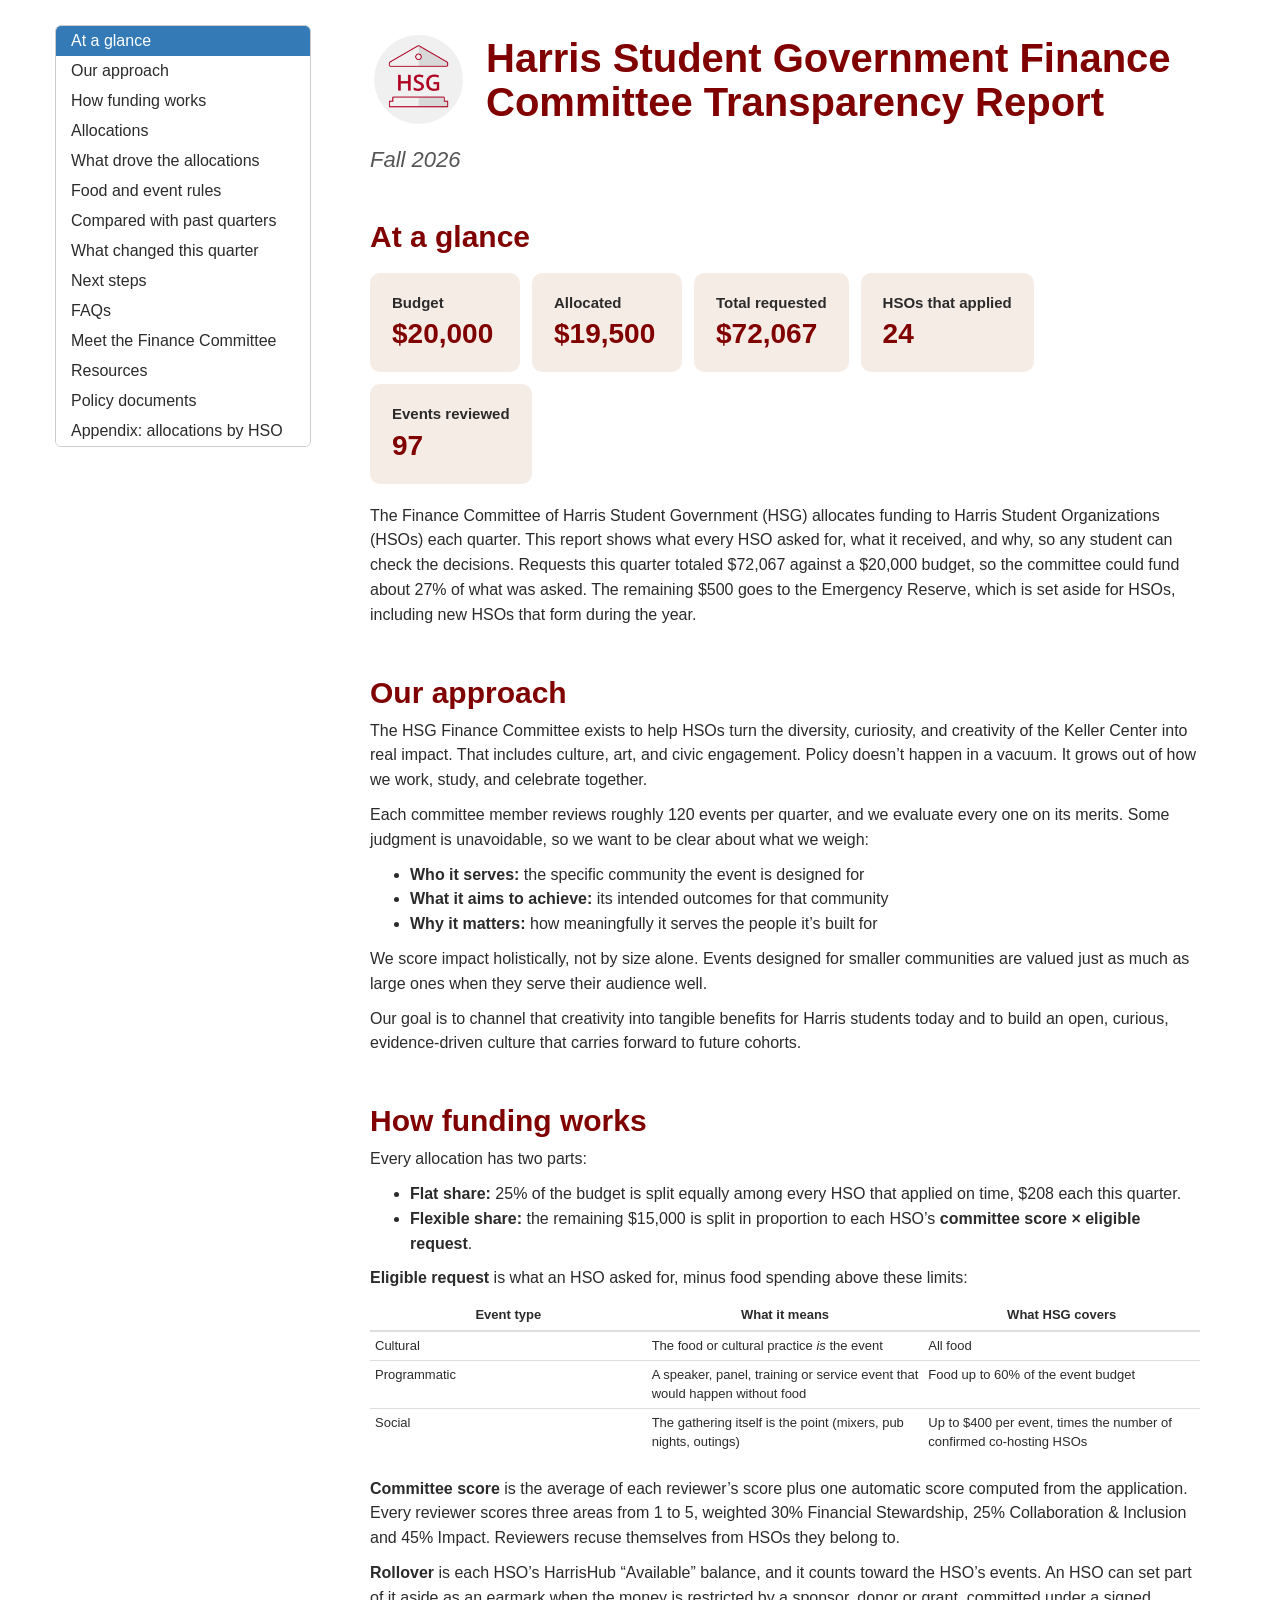
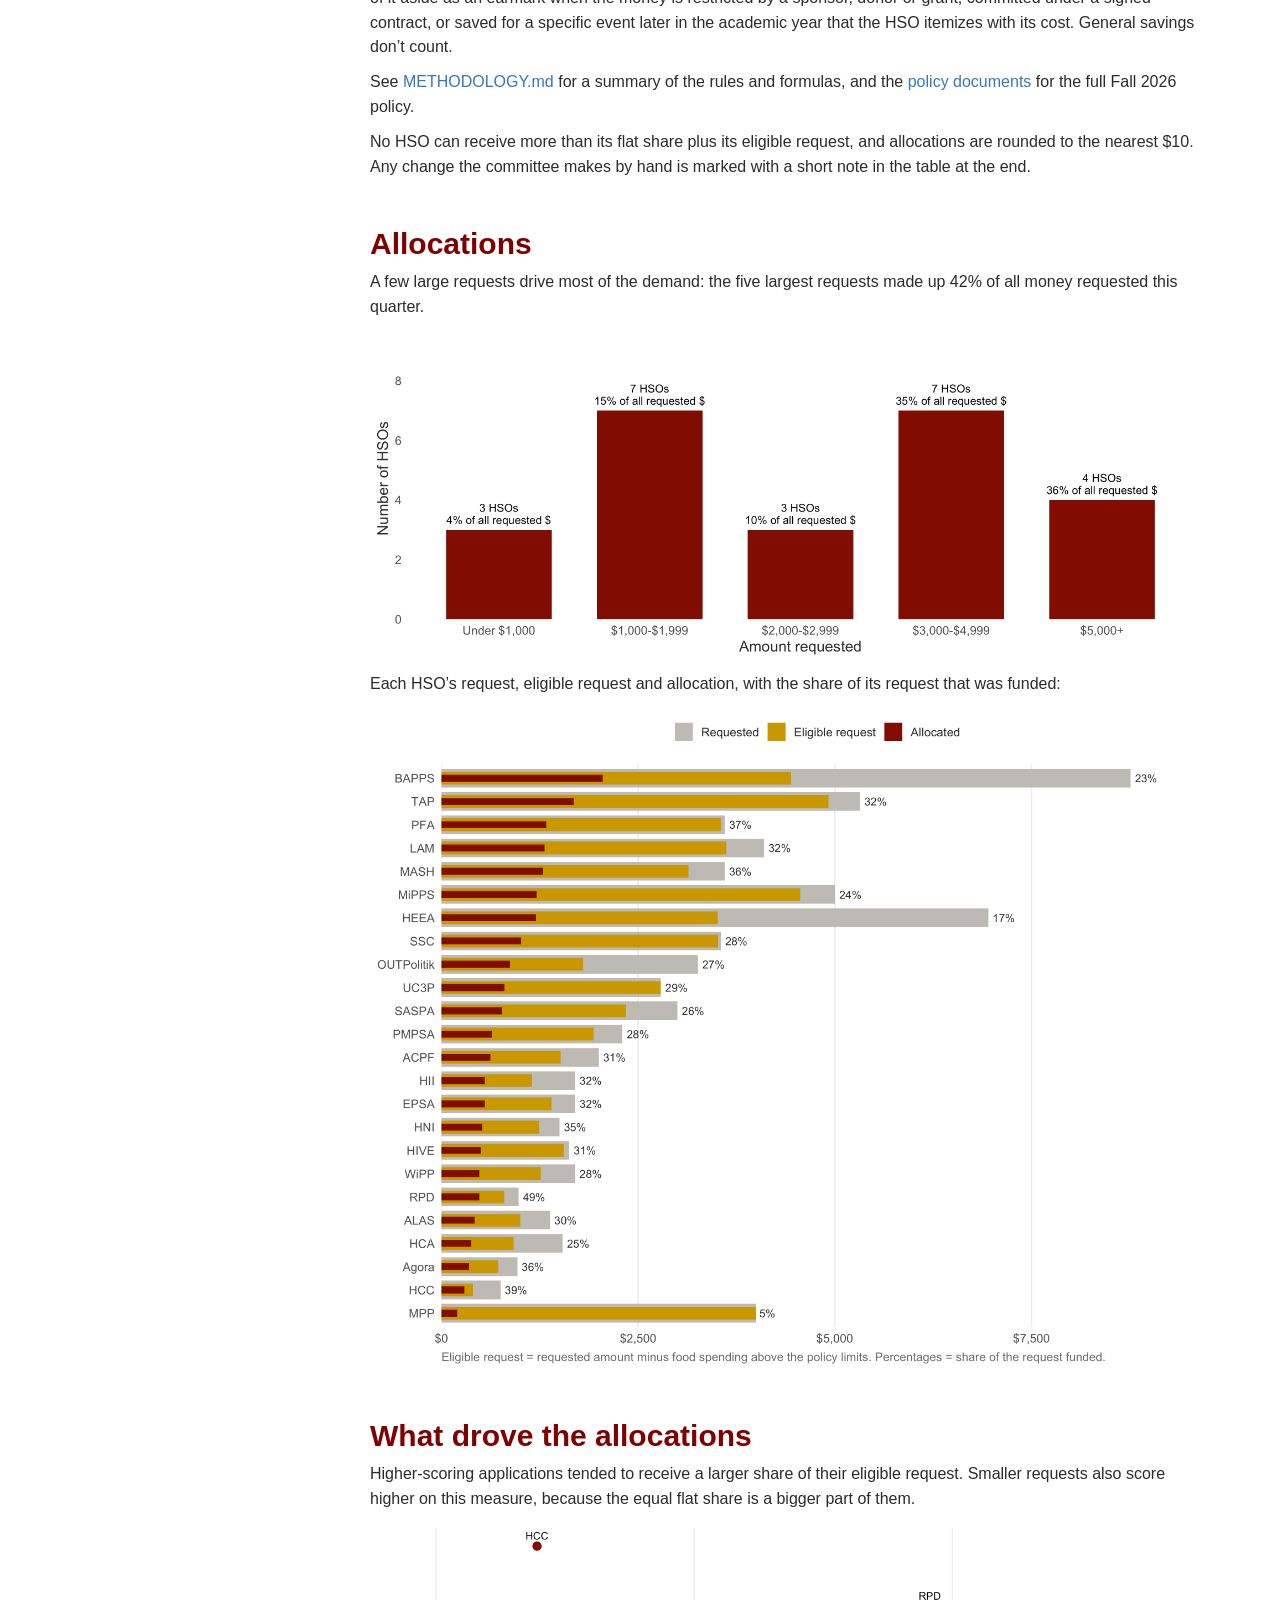
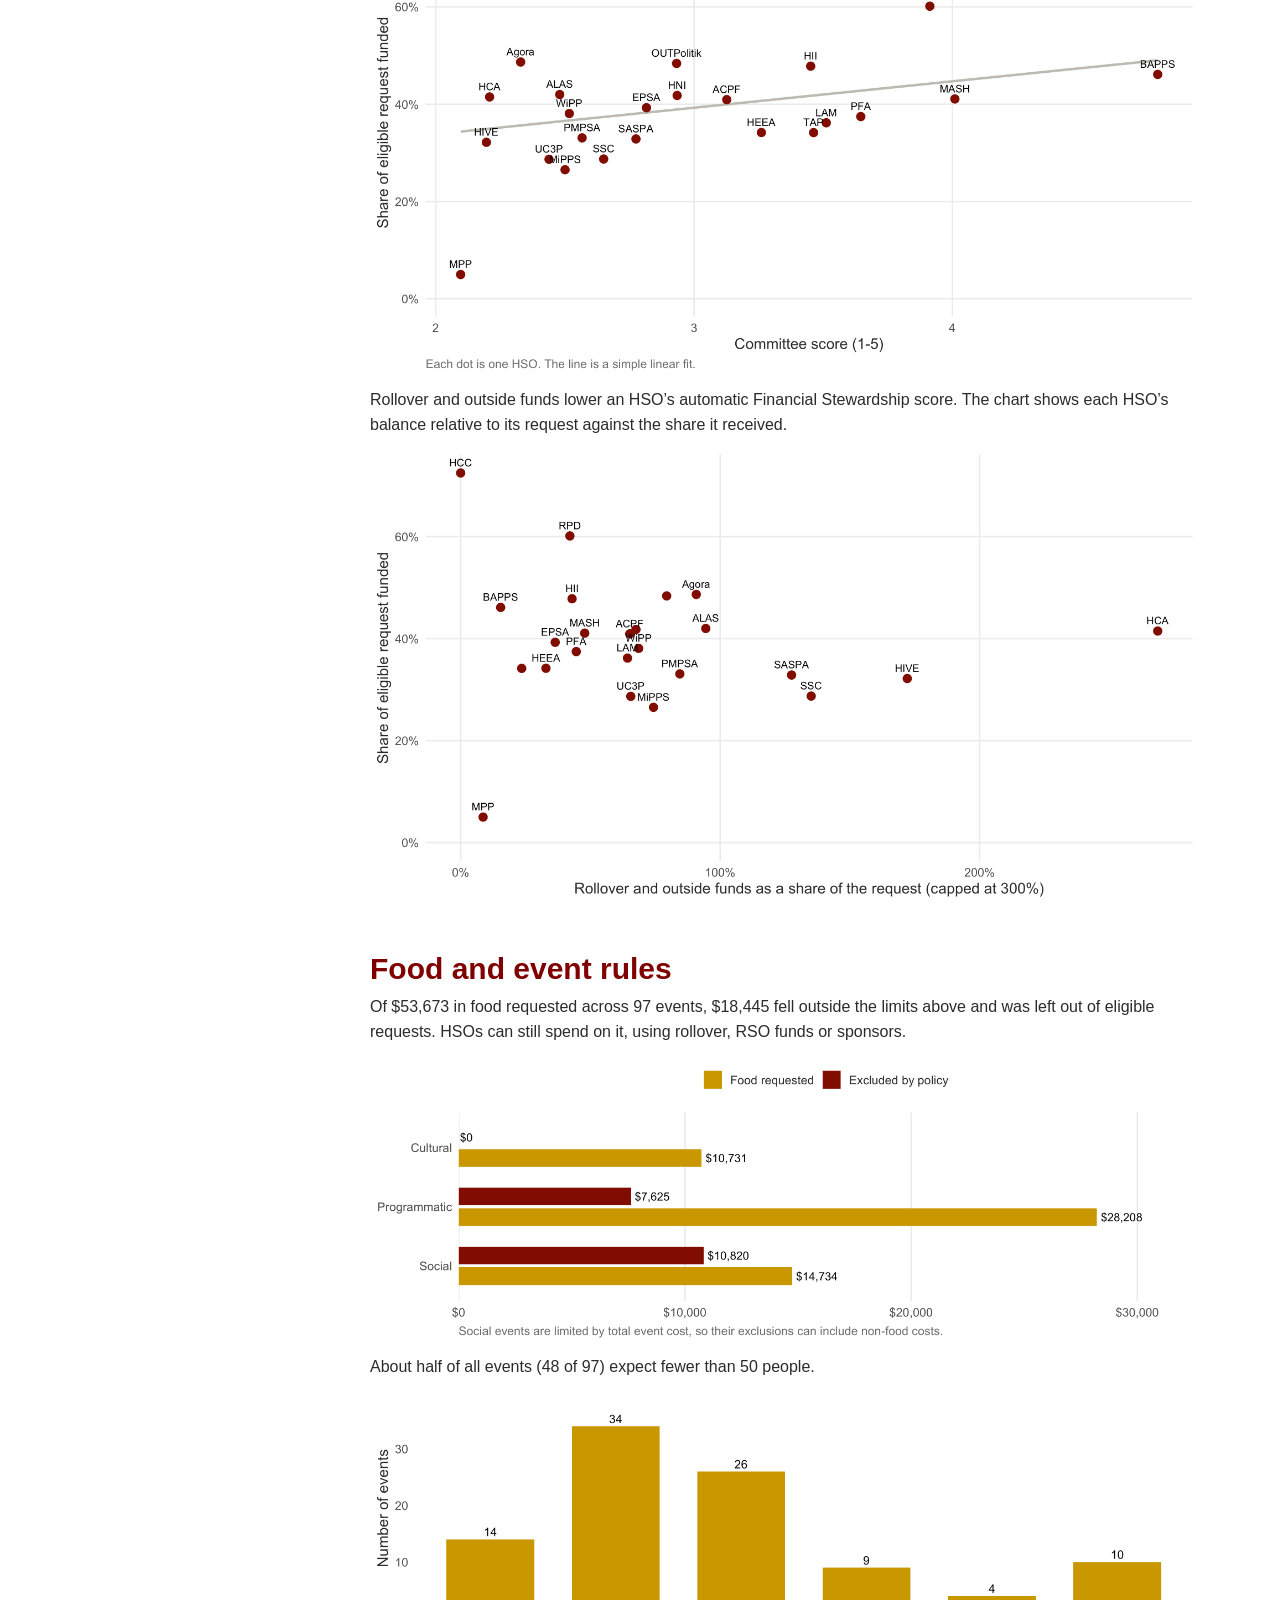
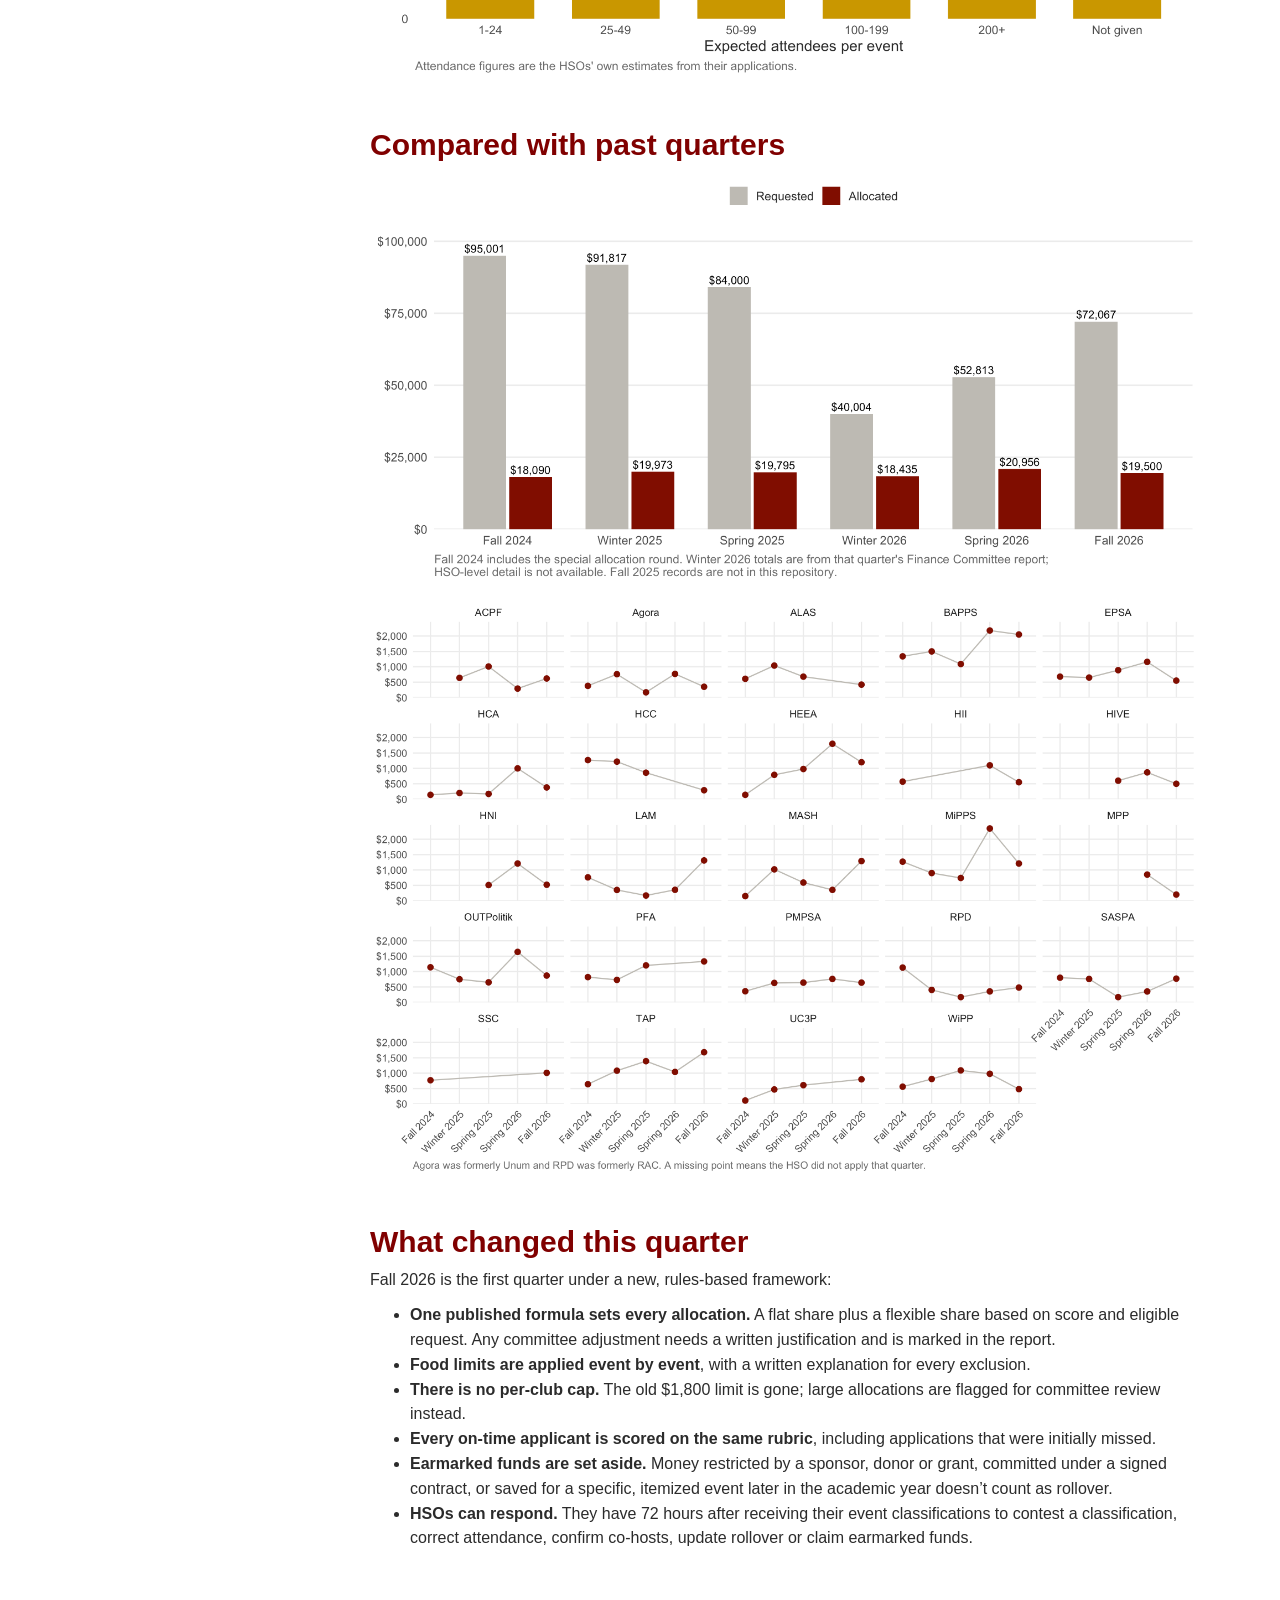
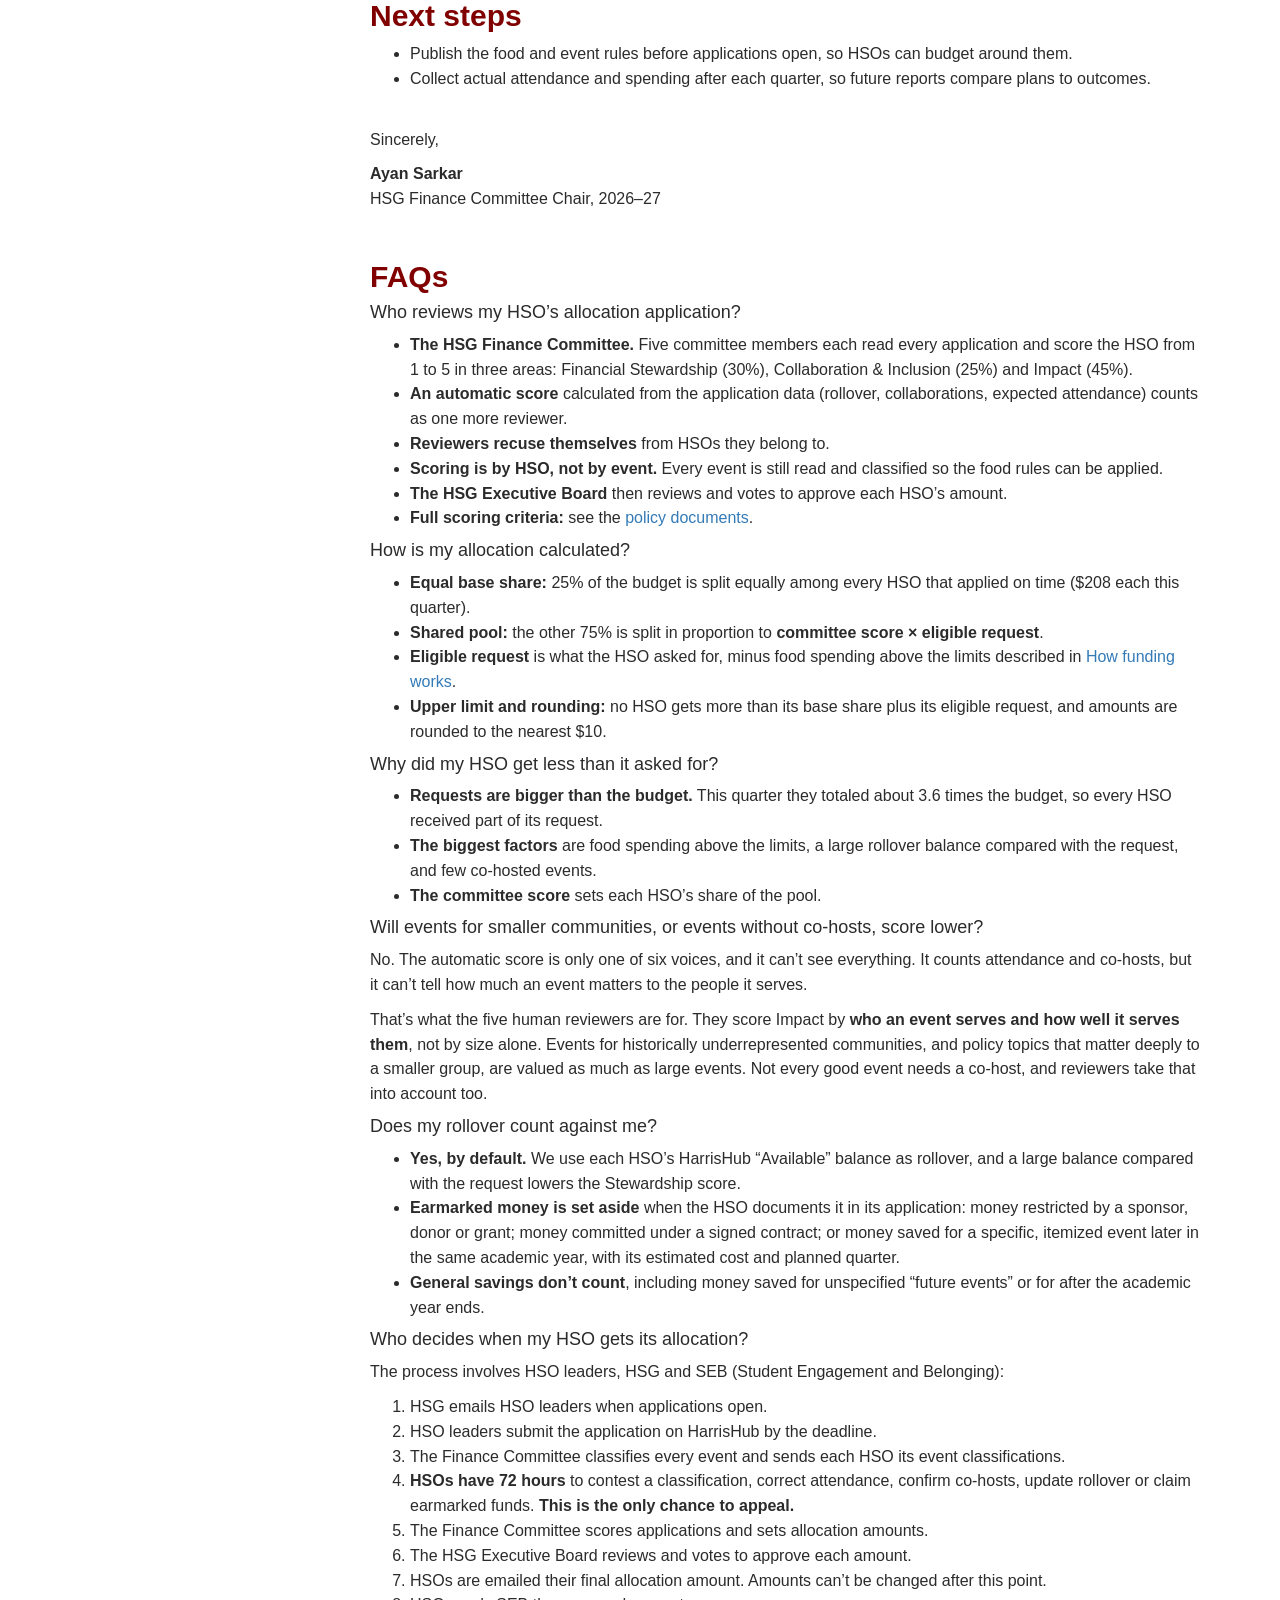
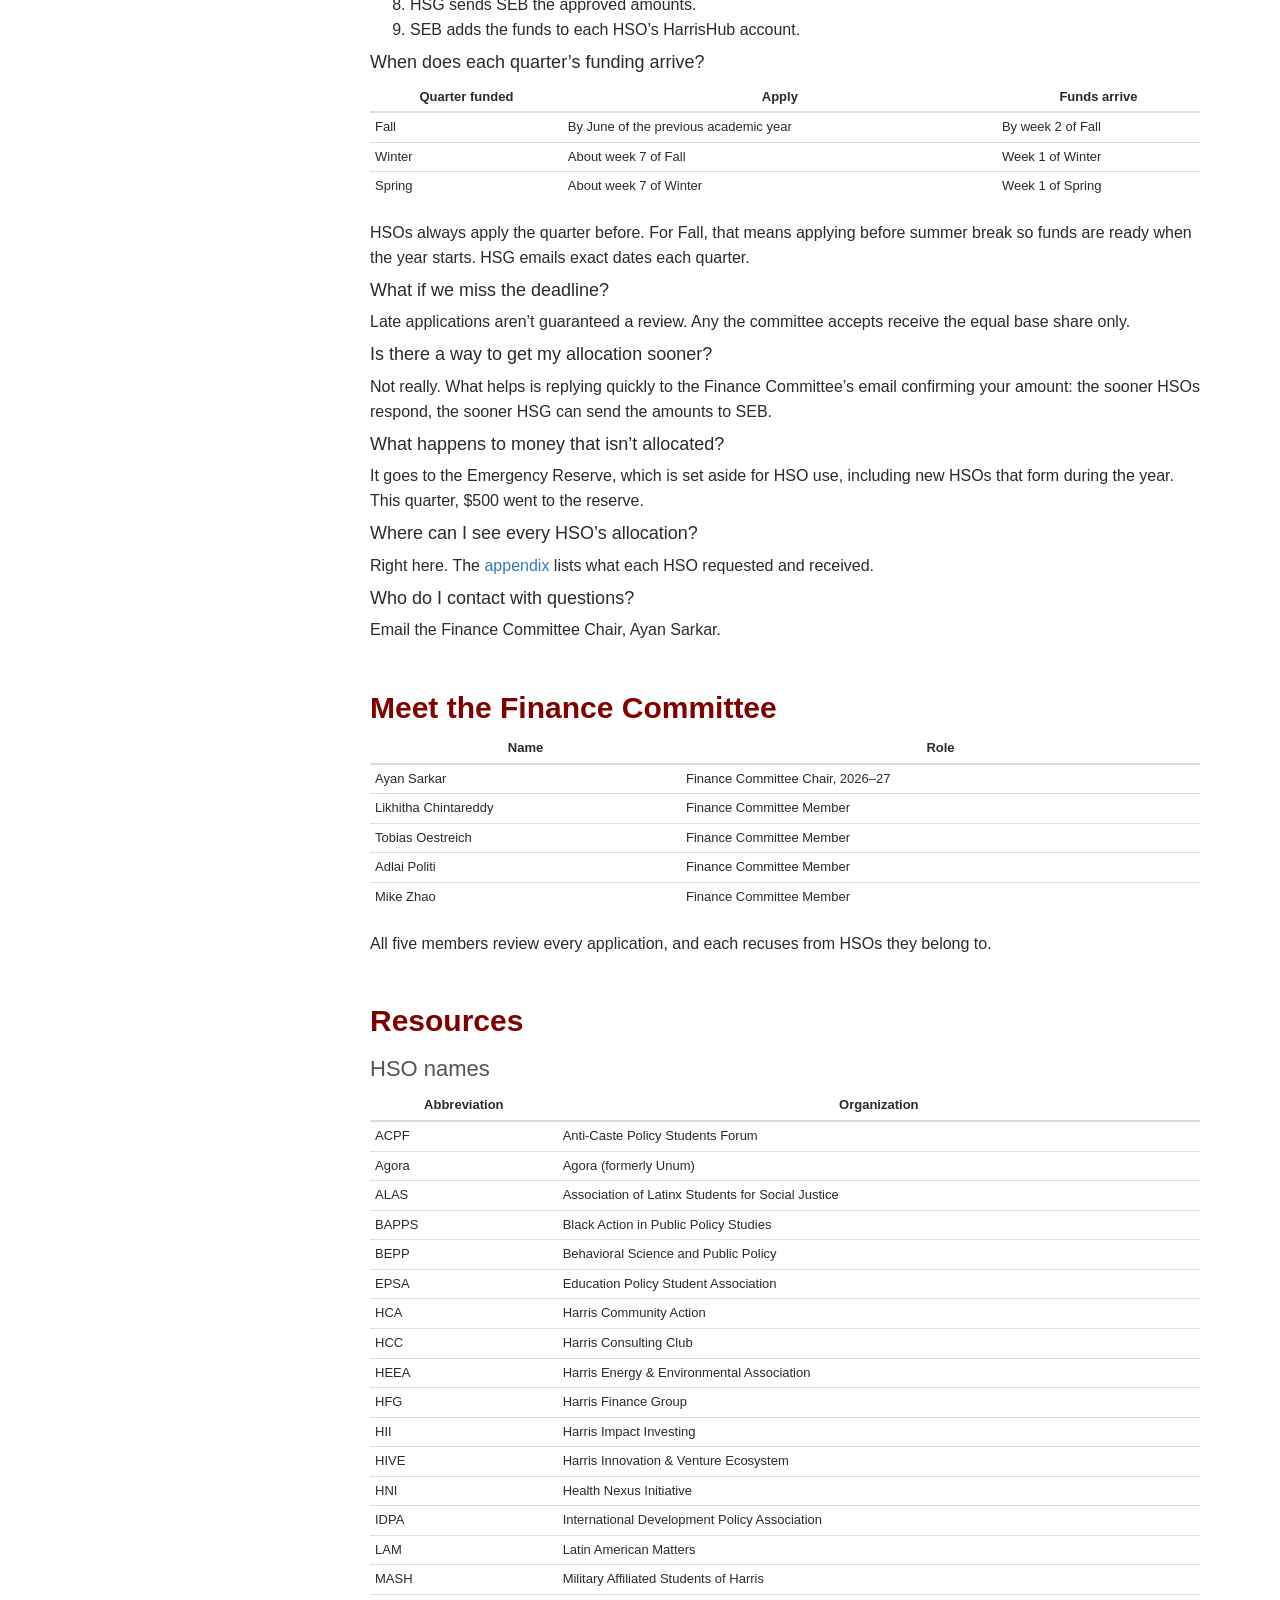
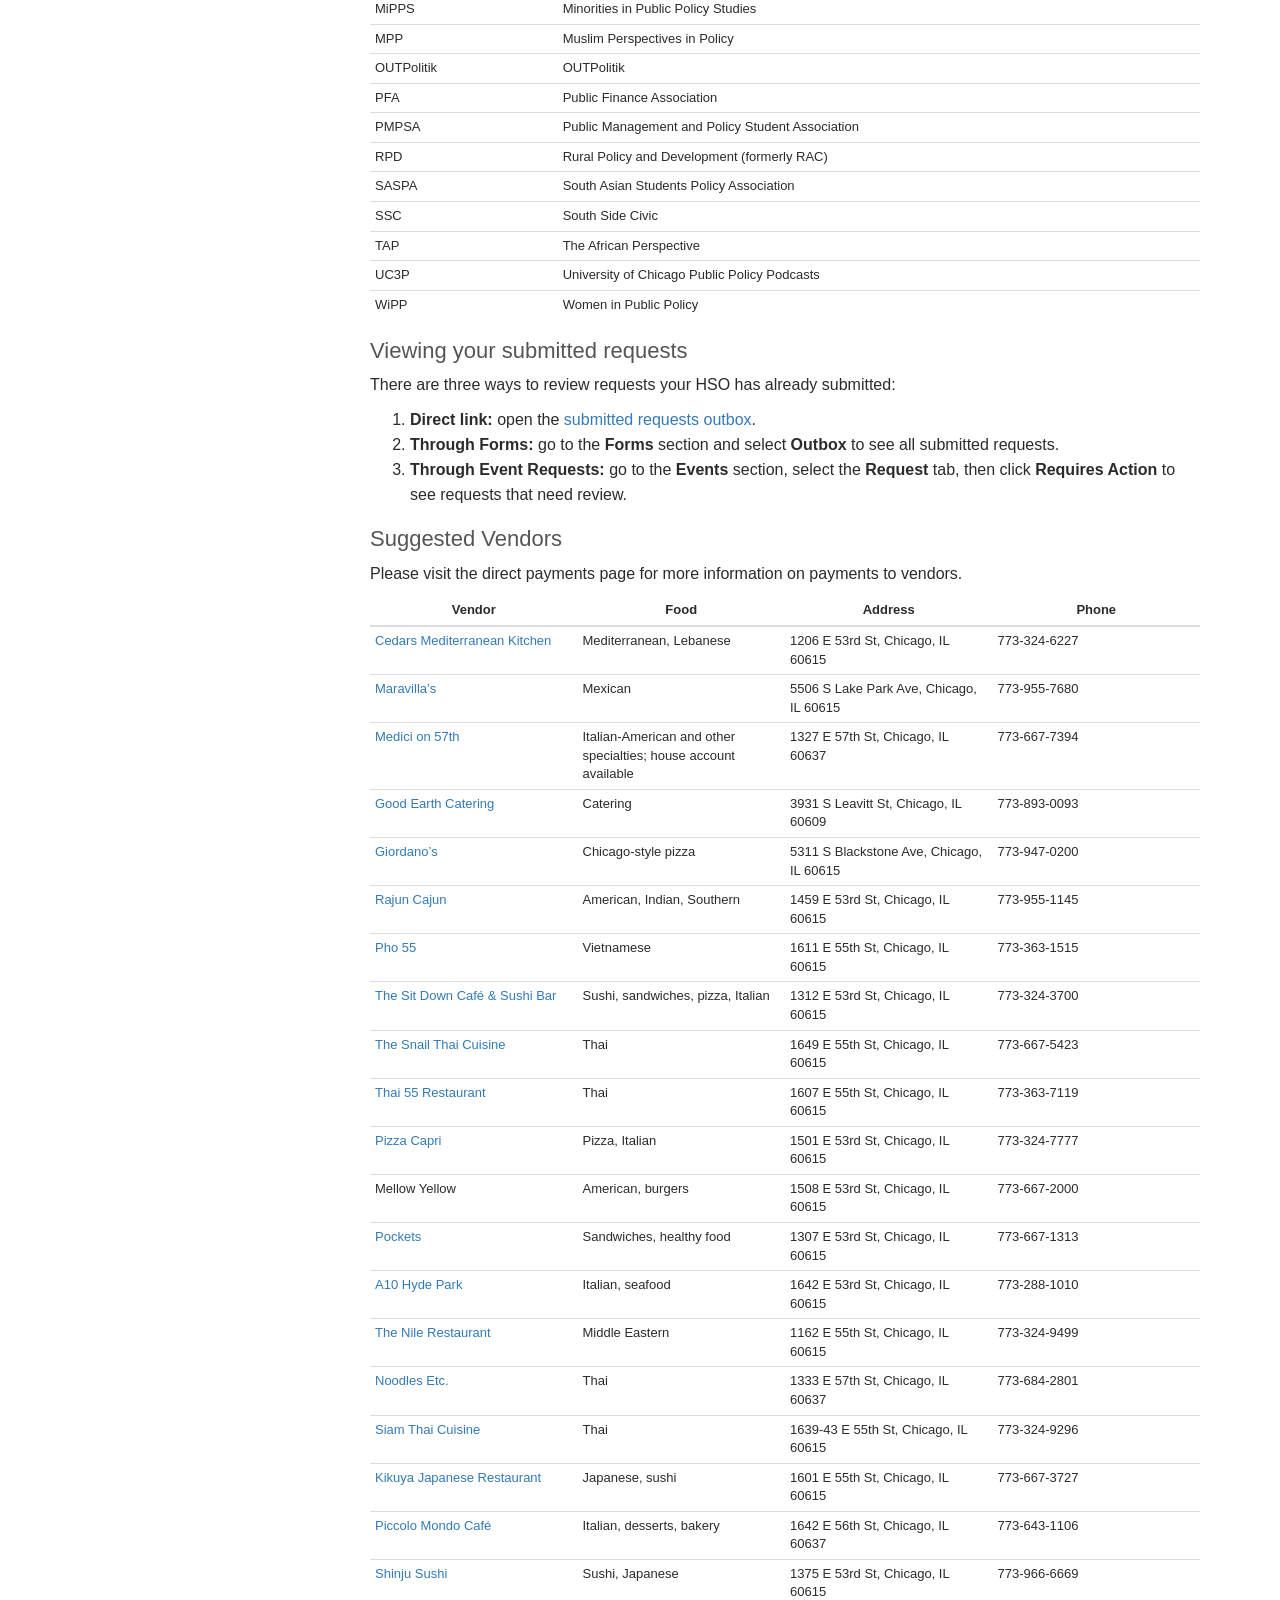
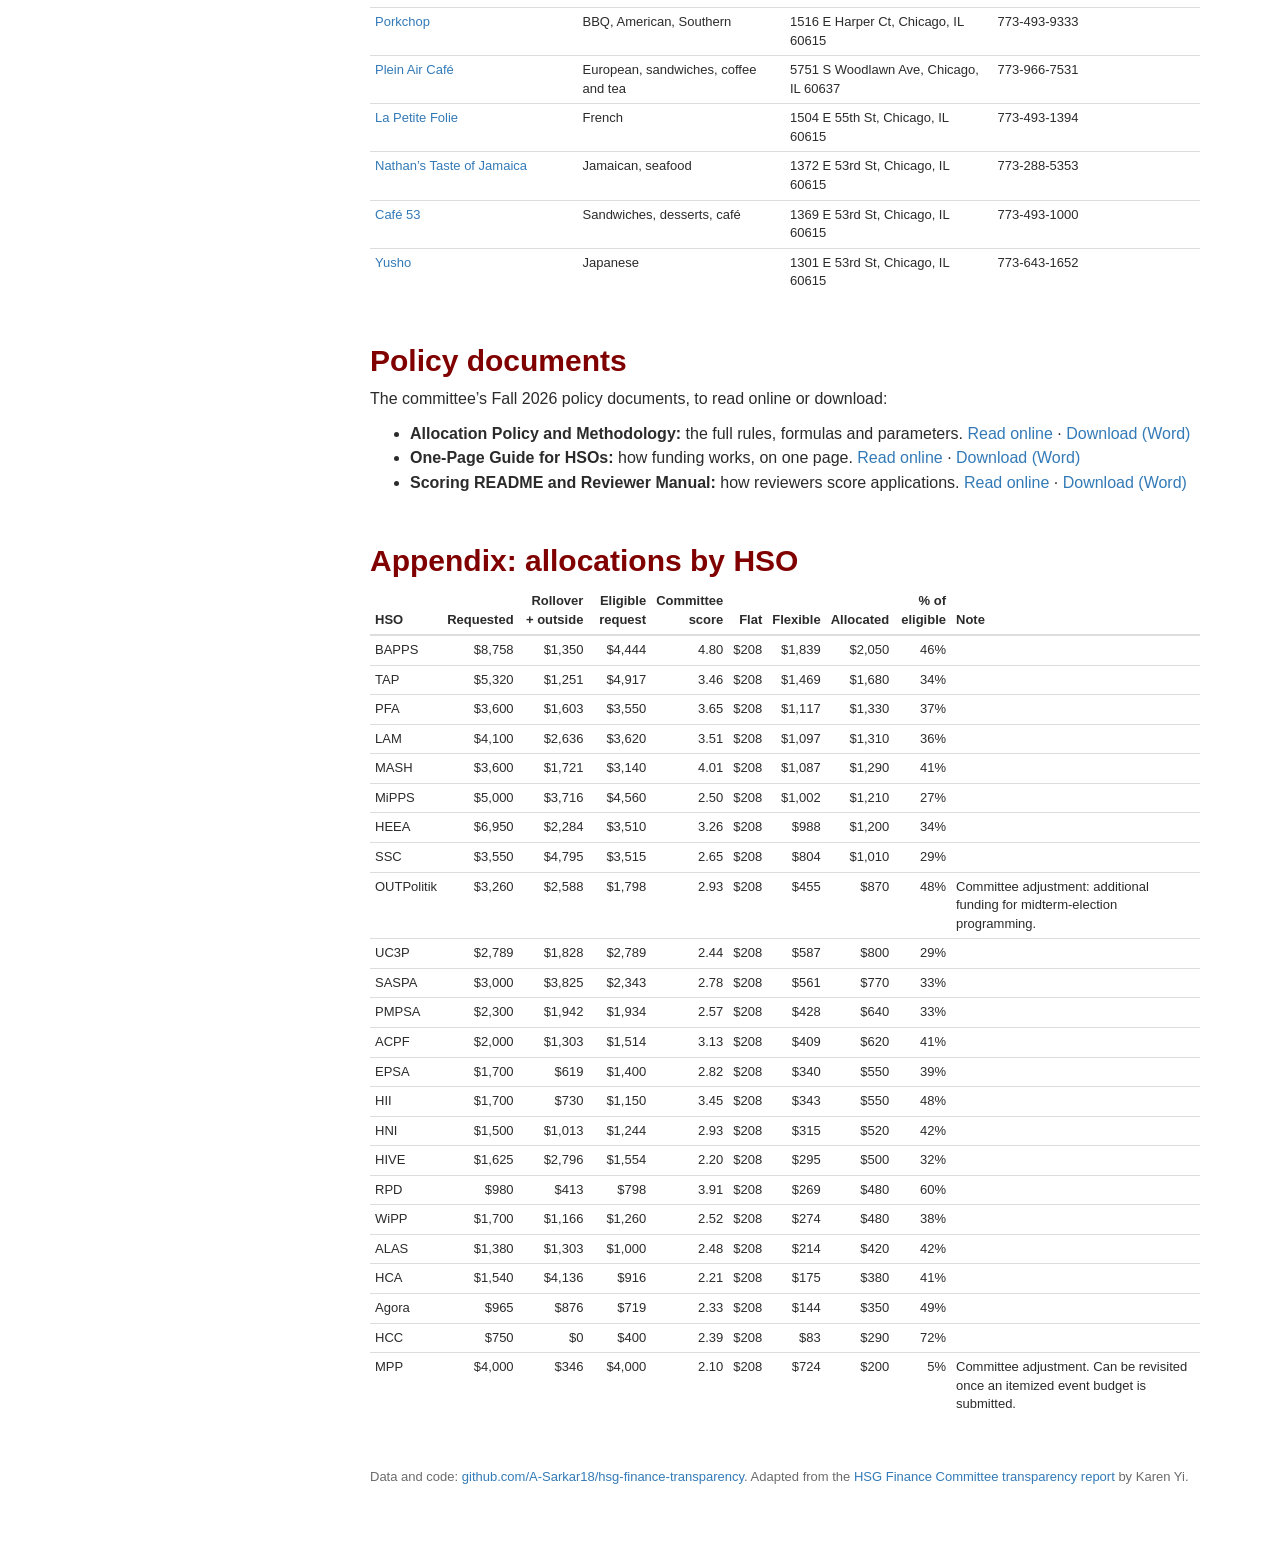
==== docs/Fall 2026.html @ 40e9a245 "Add instructions for viewing submitted requests under Resources Co-Authored-By: Claude Opus 5.5 <nor" ====
<!DOCTYPE html>

<html>

<head>

<meta charset="utf-8" />
<meta name="generator" content="pandoc" />
<meta http-equiv="X-UA-Compatible" content="IE=EDGE" />




<title>Harris Student Government Finance Committee Transparency Report</title>

<script src="[data-uri]"></script>
<script src="[data-uri]"></script>
<meta name="viewport" content="width=device-width, initial-scale=1" />
<link href="data:text/css,html%7Bfont%2Dfamily%3Asans%2Dserif%3B%2Dwebkit%2Dtext%2Dsize%2Dadjust%3A100%25%3B%2Dms%2Dtext%2Dsize%2Dadjust%3A100%25%7Dbody%7Bmargin%3A0%7Darticle%2Caside%2Cdetails%2Cfigcaption%2Cfigure%2Cfooter%2Cheader%2Chgroup%2Cmain%2Cmenu%2Cnav%2Csection%2Csummary%7Bdisplay%3Ablock%7Daudio%2Ccanvas%2Cprogress%2Cvideo%7Bdisplay%3Ainline%2Dblock%3Bvertical%2Dalign%3Abaseline%7Daudio%3Anot%28%5Bcontrols%5D%29%7Bdisplay%3Anone%3Bheight%3A0%7D%5Bhidden%5D%2Ctemplate%7Bdisplay%3Anone%7Da%7Bbackground%2Dcolor%3Atransparent%7Da%3Aactive%2Ca%3Ahover%7Boutline%3A0%7Dabbr%5Btitle%5D%7Bborder%2Dbottom%3A1px%20dotted%7Db%2Cstrong%7Bfont%2Dweight%3A700%7Ddfn%7Bfont%2Dstyle%3Aitalic%7Dh1%7Bmargin%3A%2E67em%200%3Bfont%2Dsize%3A2em%7Dmark%7Bcolor%3A%23000%3Bbackground%3A%23ff0%7Dsmall%7Bfont%2Dsize%3A80%25%7Dsub%2Csup%7Bposition%3Arelative%3Bfont%2Dsize%3A75%25%3Bline%2Dheight%3A0%3Bvertical%2Dalign%3Abaseline%7Dsup%7Btop%3A%2D%2E5em%7Dsub%7Bbottom%3A%2D%2E25em%7Dimg%7Bborder%3A0%7Dsvg%3Anot%28%3Aroot%29%7Boverflow%3Ahidden%7Dfigure%7Bmargin%3A1em%2040px%7Dhr%7Bheight%3A0%3B%2Dwebkit%2Dbox%2Dsizing%3Acontent%2Dbox%3B%2Dmoz%2Dbox%2Dsizing%3Acontent%2Dbox%3Bbox%2Dsizing%3Acontent%2Dbox%7Dpre%7Boverflow%3Aauto%7Dcode%2Ckbd%2Cpre%2Csamp%7Bfont%2Dfamily%3Amonospace%2Cmonospace%3Bfont%2Dsize%3A1em%7Dbutton%2Cinput%2Coptgroup%2Cselect%2Ctextarea%7Bmargin%3A0%3Bfont%3Ainherit%3Bcolor%3Ainherit%7Dbutton%7Boverflow%3Avisible%7Dbutton%2Cselect%7Btext%2Dtransform%3Anone%7Dbutton%2Chtml%20input%5Btype%3Dbutton%5D%2Cinput%5Btype%3Dreset%5D%2Cinput%5Btype%3Dsubmit%5D%7B%2Dwebkit%2Dappearance%3Abutton%3Bcursor%3Apointer%7Dbutton%5Bdisabled%5D%2Chtml%20input%5Bdisabled%5D%7Bcursor%3Adefault%7Dbutton%3A%3A%2Dmoz%2Dfocus%2Dinner%2Cinput%3A%3A%2Dmoz%2Dfocus%2Dinner%7Bpadding%3A0%3Bborder%3A0%7Dinput%7Bline%2Dheight%3Anormal%7Dinput%5Btype%3Dcheckbox%5D%2Cinput%5Btype%3Dradio%5D%7B%2Dwebkit%2Dbox%2Dsizing%3Aborder%2Dbox%3B%2Dmoz%2Dbox%2Dsizing%3Aborder%2Dbox%3Bbox%2Dsizing%3Aborder%2Dbox%3Bpadding%3A0%7Dinput%5Btype%3Dnumber%5D%3A%3A%2Dwebkit%2Dinner%2Dspin%2Dbutton%2Cinput%5Btype%3Dnumber%5D%3A%3A%2Dwebkit%2Douter%2Dspin%2Dbutton%7Bheight%3Aauto%7Dinput%5Btype%3Dsearch%5D%7B%2Dwebkit%2Dbox%2Dsizing%3Acontent%2Dbox%3B%2Dmoz%2Dbox%2Dsizing%3Acontent%2Dbox%3Bbox%2Dsizing%3Acontent%2Dbox%3B%2Dwebkit%2Dappearance%3Atextfield%7Dinput%5Btype%3Dsearch%5D%3A%3A%2Dwebkit%2Dsearch%2Dcancel%2Dbutton%2Cinput%5Btype%3Dsearch%5D%3A%3A%2Dwebkit%2Dsearch%2Ddecoration%7B%2Dwebkit%2Dappearance%3Anone%7Dfieldset%7Bpadding%3A%2E35em%20%2E625em%20%2E75em%3Bmargin%3A0%202px%3Bborder%3A1px%20solid%20silver%7Dlegend%7Bpadding%3A0%3Bborder%3A0%7Dtextarea%7Boverflow%3Aauto%7Doptgroup%7Bfont%2Dweight%3A700%7Dtable%7Bborder%2Dspacing%3A0%3Bborder%2Dcollapse%3Acollapse%7Dtd%2Cth%7Bpadding%3A0%7D%40media%20print%7B%2A%2C%3Aafter%2C%3Abefore%7Bcolor%3A%23000%21important%3Btext%2Dshadow%3Anone%21important%3Bbackground%3A0%200%21important%3B%2Dwebkit%2Dbox%2Dshadow%3Anone%21important%3Bbox%2Dshadow%3Anone%21important%7Da%2Ca%3Avisited%7Btext%2Ddecoration%3Aunderline%7Da%5Bhref%5D%3Aafter%7Bcontent%3A%22%20%28%22%20attr%28href%29%20%22%29%22%7Dabbr%5Btitle%5D%3Aafter%7Bcontent%3A%22%20%28%22%20attr%28title%29%20%22%29%22%7Da%5Bhref%5E%3D%22javascript%3A%22%5D%3Aafter%2Ca%5Bhref%5E%3D%22%23%22%5D%3Aafter%7Bcontent%3A%22%22%7Dblockquote%2Cpre%7Bborder%3A1px%20solid%20%23999%3Bpage%2Dbreak%2Dinside%3Aavoid%7Dthead%7Bdisplay%3Atable%2Dheader%2Dgroup%7Dimg%2Ctr%7Bpage%2Dbreak%2Dinside%3Aavoid%7Dimg%7Bmax%2Dwidth%3A100%25%21important%7Dh2%2Ch3%2Cp%7Borphans%3A3%3Bwidows%3A3%7Dh2%2Ch3%7Bpage%2Dbreak%2Dafter%3Aavoid%7D%2Enavbar%7Bdisplay%3Anone%7D%2Ebtn%3E%2Ecaret%2C%2Edropup%3E%2Ebtn%3E%2Ecaret%7Bborder%2Dtop%2Dcolor%3A%23000%21important%7D%2Elabel%7Bborder%3A1px%20solid%20%23000%7D%2Etable%7Bborder%2Dcollapse%3Acollapse%21important%7D%2Etable%20td%2C%2Etable%20th%7Bbackground%2Dcolor%3A%23fff%21important%7D%2Etable%2Dbordered%20td%2C%2Etable%2Dbordered%20th%7Bborder%3A1px%20solid%20%23ddd%21important%7D%7D%40font%2Dface%7Bfont%2Dfamily%3A%27Glyphicons%20Halflings%27%3Bsrc%3Aurl%28data%3Aapplication%2Fvnd%2Ems%2Dfontobject%3Bbase64%2Cn04AAEFNAAACAAIABAAAAAAABQAAAAAAAAABAJABAAAEAExQAAAAAAAAAAIAAAAAAAAAAAEAAAAAAAAAJxJ%[base64]%2FSEdmjKHUbyow8ATBE40IvWA3vTu8LiABDQ%2BpexwUMcm1SMnNryctQSiI1K5ZnbOlXKmnVV5YvRe6RnNMFNCOs1KNVpn6yZhCJkRtVRNzEufeIq7HgSrcx4S8h%2Fv4vnrrKc6oCNxmSk2uKlZQHBii6iKFoH0746ThvkO1kJHlxjrkxs%2BLWORaDQBEtiYJIR5IB9Bi1UyL4Rmr0BNigNkMzlKQmnofBHviqVzUxwdMb3NdCn69hy%2BpRYVKGVS%2F1tnsqv4LL7wCCPZZAZPT4aCShHjHJVNuXbmMrY5LeQaGnvAkXlVrJgKRAUdFjrWEah9XebPeQMj7KS7DIBAFt8ycgC5PLGUOHSE3ErGZCiViNLL5ZARfywnCoZaKQCu6NuFX42AEeKtKUGnr%2FCm2Cy8tpFhBPMW5Fxi4Qm4TkDWh4IWFDClhU2hRWosUWqcKLlgyXB%2BlSHaWaHiWlBAR8SeSgSPCQxdVQgzUixWKSTrIQEbU94viDctkvX%2BVSjJuUmV8L4CXShI11esnp0pjWNZIyxKHS4wVQ2ime1P4RnhvGw0aDN1OLAXGERsB7buFpFGGBAre4QEQR0HOIO5oYH305G%2BKspT%2FFupEGGafCCwxSe6ZUa%2B073rXHnNdVXE6eWvibUS27XtRzkH838mYLMBmYysZTM0EM3A1fbpCBYFccN1B%2FEnCYu%2FTgCGmr7bMh8GfYL%2BBfcLvB0gRagC09w9elfldaIy%2FhNCBLRgBgtCC7jAF63wLSMAfbfAlEggYU0bUA7ACCJmTDpEmJtI78w4%2FBO7dN7JR7J7ZvbYaUbaILSQsRBiF3HGk5fEg6p9unwLvn98r%2BvnsV%2B372uf1xBLq4qU%2F45fTuqaAP%2BpssmCCCTF0mhEow8ZXZOS8D7Q85JsxZ%2BAzok7B7O%2Ff6J8AzYBySZQB%2FQHYUSA%2BEeQhEWiS6AIQzgcsDiER4MjgMBAWDV4AgQ3g1eBgIdweCQmCjJEMkJ%2BPKRWyFHHmg1Wi%2F6xzUgA0LREoKJChwnQa9B%2B5RQZRB3IlBlkAnxyQNaANwHMowzlYSMCBgnbpzvqpl0iTJNCQidDI9ZrSYNIRBhHtUa5YHMHxyGEik9hDE0AKj72AbTCaxtHPUaKZdAZSnQTyjGqGLsmBStCejApUhg4uBMU6mATujEl%2BKdDPbI6Ag4vLr%2BhjY6lbjBeoLKnZl0UZgRX8gTySOeynZVz1wOq7e1hFGYIq%2BMhrGxDLak0PrwYzSXtcuyhXEhwOYofiW%2BEcI%2Fjw8P6IY6ed%2BetAbuqKp5QIapT77LnAe505lMuqL79a0ut4rWexzFttsOsLDy7zvtQzcq3U1qabe7tB0wHWVXji%2BzDbo8x8HyIRUbXnwUcklFv51fvTymiV%2BMXLSmGH9d9%2BaXpD5X6lao41anWGig7IwIdnoBY2ht%2FpO9mClLo4NdXHAsefqWUKlXJkbqPOFhMoR4aiA1BXqhRNbB2Xwi%2B7u%2FjpAoOpKJ0UX24EsrzMfHXViakCNcKjBxuQX8BO0ZqjJ3xXzf%2B61t2VXOSgJ8xu65QKgtN6FibPmPYsXbJRHHqbgATcSZxBqGiDiU4NNNsYBsKD0MIP%2FOfKnlk%2FLkaid%[base64]%2FgFtuW0wR4cgd%2BZKesSV7QkNE2kw6AV4hoIuC02LGmTomyf8PiO6CZzOTLTPQ%2BHW06H%2Btx%2BbQ8LmDYg1pTFrp2oJXgkZTyeRJZM0C8aE2LpFrNVDuhARsN543%2FFV6klQ6Tv1OoZGXLv0igKrl%2FCmJxRmX7JJbJ998VSIPQRyDBICzl4JJlYHbdql30NvYcOuZ7a10uWRrgoieOdgIm4rlq6vNOQBuqESLbXG5lzdJGHw2m0sDYmODXbYGTfSTGRKpssTO95fothJCjUGQgEL4yKoGAF%2F0SrpUDNn8CBgBcSDQByAeNkCXp4S4Ro2Xh4OeaGRgR66PVOsU8bc6TR5%[base64]%2F1SgRCJ1dk4UdBT7OoyuNgLs0oCd8RnrEIb6QdMxT2QjD4zMrJkfgx5aDMcA4orsTtKCqWb%2FVeyceqa5OGSmB28YwH4rFbkQaLoUN8OQQYnD3w2eXpI4ScQfbCUZiJ4yMOIKLyyTc7BQ4uXUw6Ee6%2FxM%2B4Y67ngNBknxIPwuppgIhFcwJyr6EIj%2BLzNj%2FmfR2vhhRlx0BILZoAYruF0caWQ7YxO66UmeguDREAFHYuC7HJviRgVO6ruJH59h%2FC%2FPkgSle8xNzZJULLWq9JMDTE2fjGE146a1Us6PZDGYle6ldWRqn%2FpdpgHKNGrGIdkRK%2BKPETT9nKT6kLyDI8xd9A1FgWmXWRAIHwZ37WyZHOVyCadJEmMVz0MadMjDrPho%2BEIochkVC2xgGiwwsQ6DMv2P7UXqT4x7CdcYGId2BJQQa85EQKmCmwcRejQ9Bm4oATENFPkxPXILHpMPUyWTI5rjNOsIlmEeMbcOCEqInpXACYQ9DDxmFo9vcmsDblcMtg4tqBerNngkIKaFJmrQAPnq1dEzsMXcwjcHdfdCibcAxxA%2Bq%2Fj9m3LM%2FO7WJka4tSidVCjsvo2lQ%2F2ewyoYyXwAYyr2PlRoR5MpgVmSUIrM3PQxXPbgjBOaDQFIyFMJvx3Pc5RSYj12ySVF9fwFPQu2e2KWVoL9q3Ayv3IzpGHUdvdPdrNUdicjsTQ2ISy7QU3DrEytIjvbzJnAkmANXjAFERA0MUoPF3%2F5KFmW14bBNOhwircYgMqoDpUMcDtCmBE82QM2YtdjVLB4kBuKho%2FbcwQdeboqfQartuU3CsCf%2BcXkgYAqp%2F0Ee3RorAZt0AvvOCSI4JICIlGlsV0bsSid%2FNIEALAAzb6HAgyWHBps6xAOwkJIGcB82CxRQq4sJf3FzA70A%2BTRqcqjEMETCoez3mkPcpnoALs0ugJY8kQwrC%[base64]%2FWDHA60cYFaI%2FPjpzquUqdaYGcIq%2BmLez3WLFFCtNBN2QJcrlcoELgiPku5R5dSlJFaCEqEZle1AQzAKC%2B1SotMcBNyQUFuRHRF6OlimSBgjZeTBCwLyc6A%2BP%2FoFRchXTz5ADknYJHxzrJ5pGuIKRQISU6WyKTBBjD8WozmVYWIsto1AS5rxzKlvJu4E%2FvwOiKxRtCWsDM%2BeTHUrmwrCK5BIfMzGkD%2B0Fk5LzBs0jMYXktNDblB06LMNJ09U8pzSLmo14MS0OMjcdrZ31pyQqxJJpRImlSvfYAK8inkYU52QY2FPEVsjoWewpwhRp5yAuNpkqhdb7ku9Seefl2D0B8SMTFD90xi4CSOwwZy9IKkpMtI3FmFUg3%2FkFutpQGNc3pCR7gvC4sgwbupDu3DyEN%2BW6YGLNM21jpB49irxy9BSlHrVDlnihGKHwPrbVFtc%2Bh1rVQKZduxIyojccZIIcOCmhEnC7UkY68WXKQgLi2JCDQkQWJRQuk60hZp0D3rtCTINSeY9Ej2kIKYfGxwOs4j9qMM7fYZiipzgcf7TamnehqdhsiMiCawXnz4xAbyCkLAx5EGbo3Ax1u3dUIKnTxIaxwQTHehPl3V491H0%2BbC5zgpGz7Io%2BmjdhKlPJ01EeMpM7UsRJMi1nGjmJg35i6bQBAAxjO%2FENJubU2mg3ONySEoWklCwdABETcs7ck3jgiuU9pcKKpbgn%2B3YlzV1FzIkB6pmEDOSSyDfPPlQskznctFji0kpgZjW5RZe6x9kYT4KJcXg0bNiCyif%2BpZACCyRMmYsfiKmN9tSO65F0R2OO6ytlEhY5Sj6uRKfFxw0ijJaAx%2Fk3QgnAFSq27%2F2i4GEBA%2BUvTJKK%2F9eISNvG46Em5RZfjTYLdeD8kdXHyrwId%2FDQZUaMCY4gGbke2C8vfjgV%2FY9kkRQOJIn%2FxM9INZSpiBnqX0Q9GlQPpPKAyO5y%2BW5NMPSRdBCUlmuxl40ZfMCnf2Cp044uI9WLFtCi4YVxKjuRCOBWIb4XbIsGdbo4qtMQnNOQz4XDSui7W%2FN6l54qOynCqD3DpWQ%2BmpD7C40D8BZEWGJX3tlAaZBMj1yjvDYKwCJBa201u6nBKE5UE%2B7QSEhCwrXfbRZylAaAkplhBWX50dumrElePyNMRYUrC99UmcSSNgImhFhDI4BXjMtiqkgizUGCrZ8iwFxU6fQ8GEHCFdLewwxYWxgScAYMdMLmcZR6b7rZl95eQVDGVoUKcRMM1ixXQtXNkBETZkVVPg8LoSrdetHzkuM7DjZRHP02tCxA1fmkXKF3VzfN1pc1cv%2F8lbTIkkYpqKM9VOhp65ktYk%2BQ46myFWBapDfyWUCnsnI00QTBQmuFjMZTcd0V2NQ768Fhpby04k2IzNR1wKabuGJqYWwSly6ocMFGTeeI%2BejsWDYgEvr66QgqdcIbFYDNgsm0x9UHY6SCd5%2B7tpsLpKdvhahIDyYmEJQCqMqtCF6UlrE5GXRmbu%[base64]%2FiOmsLtHSWNUWEGk9hScMPShasUA1AcHOtRZlqMeQ0OzYS9vQvYUjOLrzP07BUAFikcJNMi7gIxEw4pL1G54TcmmmoAQ5s7TGWErJZ2Io4yQ0ljRYhL8H5e62oDtLF8aDpnIvZ5R3GWJyAugdiiJW9hQAVTsnCBHhwu7rkBlBX6r3b7ejEY0k5GGeyKv66v%2B6dg7mcJTrWHbtMywbedYqCQ0FPwoytmSWsL8WTtChZCKKzEF7vP6De4x2BJkkniMgSdWhbeBSLtJZR9CTHetK1xb34AYIJ37OegYIoPVbXgJ%2FqDQK%2BbfCtxQRVKQu77WzOoM6SGL7MaZwCGJVk46aImai9fmam%2BWpHG%2B0BtQPWUgZ7RIAlPq6lkECUhZQ2gqWkMYKcYMYaIc4gYCDFHYa2d1nzp3%2BJ1eCBay8IYZ0wQRKGAqvCuZ%2FUgbQPyllosq%2BXtfKIZOzmeJqRazpmmoP%2F76YfkjzV2NlXTDSBYB04SVlNQsFTbGPk1t%2FI4Jktu0XSgifO2ozFOiwd%2F0SssJDn0dn4xqk4GDTTKX73%2FwQyBLdqgJ%2BWx6AQaba3BA9CKEzjtQYIfAsiYamapq80LAamYjinlKXUkxdpIDk0puXUEYzSalfRibAeDAKpNiqQ0FTwoxuGYzRnisyTotdVTclis1LHRQCy%2FqqL8oUaQzWRxilq5Mi0IJGtMY02cGLD69vGjkj3p6pGePKI8bkBv5evq8SjjyU04vJR2cQXQwSJyoinDsUJHCQ50jrFTT7yRdbdYQMB3MYCb6uBzJ9ewhXYPAIZSXfeEQBZZ3GPN3Nbhh%2FwkvAJLXnQMdi5NYYZ5GHE400GS5rXkOZSQsdZgIbzRnF9ueLnsfQ47wHAsirITnTlkCcuWWIUhJSbpM3wWhXNHvt2xUsKKMpdBSbJnBMcihkoDqAd1Zml%2FR4yrzow1Q2A5G%2Bkzo%2FRhRxQS2lCSDRV8LlYLBOOoo1bF4jwJAwKMK1tWLHlu9i0j4Ig8qVm6wE1DxXwAwQwsaBWUg2pOOol2dHxyt6npwJEdLDDVYyRc2D0HbcbLUJQj8gPevQBUBOUHXPrsAPBERICpnYESeu2OHotpXQxRGlCCtLdIsu23MhZVEoJg8Qumj%2FUMMc34IBqTKLDTp76WzL%2FdMjCxK7MjhiGjeYAC%2Fkj%2FjY%2FRde7hpSM1xChrog6yZ7OWTuD56xBJnGFE%2BpT2ElSyCnJcwVzCjkqeNLfMEJqKW0G7OFIp0G%2B9mh50I9o8k1tpCY0xYqFNIALgIfc2me4n1bmJnRZ89oepgLPT0NTMLNZsvSCZAc3TXaNB07vail36%2FdBySis4m9%2FDR8izaLJW6bWCkVgm5T%2Bius3ZXq4xI%2BGnbveLbdRwF2mNtsrE0JjYc1AXknCOrLSu7Te%2Fr4dPYMCl5qtiHNTn%2BTPbh1jCBHH%2BdMJNhwNgs3nT%2BOhQoQ0vYif56BMG6WowAcHR3DjQolxLzyVekHj00PBAaW7IIAF1EF%2BuRIWyXjQMAs2chdpaKPNaB%2BkSezYt0%2BCA04sOg5vx8Fr7Ofa9sUv87h7SLAUFSzbetCCZ9pmyLt6l6%2FTzoA1%2FZBG9bIUVHLAbi%2FkdBFgYGyGwRQGBpkqCEg2ah9UD6EedEcEL3j4y0BQQCiExEnocA3SZboh%2Bepgd3YsOkHskZwPuQ5OoyA0fTA5AXrHcUOQF%2BzkJHIA7PwCDk1gGVmGUZSSoPhNf%2BTklauz98QofOlCIQ%2FtCD4dosHYPqtPCXB3agggQQIqQJsSkB%2Bqn0rkQ1toJjON%2FOtCIB9RYv3PqRA4C4U68ZMlZn6BdgEvi2ziU%2BTQ6NIw3ej%2BAtDwMGEZk7e2IjxUWKdAxyaw9OCwSmeADTPPleyk6UhGDNXQb%2B%2BW6Uk4q6F7%2Frg6WVTo82IoCxSIsFDrav4EPHphD3u4hR53WKVvYZUwNCCeM4PMBWzK%2BEfIthZOkuAwPo5C5jgoZgn6dUdvx5rIDmd58cXXdKNfw3l%2BwM2UjgrDJeQHhbD7HW2QDoZMCujgIUkk5Fg8VCsdyjOtnGRx8wgKRPZN5dR0zPUyfGZFVihbFRniXZFOZGKPnEQzU3AnD1KfR6weHW2XS6KbPJxUkOTZsAB9vTVp3Le1F8q5l%2BDMcLiIq78jxAImD2pGFw0VHfRatScGlK6SMu8leTmhUSMy8Uhdd6xBiH3Gdman4tjQGLboJfqz6fL2WKHTmrfsKZRYX6BTDjDldKMosaSTLdQS7oDisJNqAUhw1PfTlnacCO8vl8706Km1FROgLDmudzxg%2BEWTiArtHgLsRrAXYWdB0NmToNCJdKm0KWycZQqb%2BMw76Qy29iQ5up%2FX7oyw8QZ75kP5F6iJAJz6KCmqxz8fEa%2FxnsMYcIO%2FvEkGRuMckhr4rIeLrKaXnmIzlNLxbFspOphkcnJdnz%2FChp%2FVlpj2P7jJQmQRwGnltkTV5dbF9fE3%2FfxoSqTROgq9wFUlbuYzYcasE0ouzBo%2BdDCDzxKAfhbAZYxQiHrLzV2iVexnDX%2FQnT1fsT%2Fxuhu1ui5qIytgbGmRoQkeQooO8eJNNZsf0iALur8QxZFH0nCMnjerYQqG1pIfjyVZWxhVRznmmfLG00BcBWJE6hzQWRyFknuJnXuk8A5FRDCulwrWASSNoBtR%2BCtGdkPwYN2o7DOw%2FVGlCZPusRBFXODQdUM5zeHDIVuAJBLqbO%2Ff9Qua%2BpDqEPk230Sob9lEZ8BHiCorjVghuI0lI4JDgHGRDD%2FprQ84B1pVGkIpVUAHCG%2Biz3Bn3qm2AVrYcYWhock4jso5%2BJ7HfHVj4WMIQdGctq3psBCVVzupQOEioBGA2Bk%2BUILT7%2BVoX5mdxxA5fS42gISQVi%2FHTzrgMxu0fY6hE1ocUwwbsbWcezrY2n6S8%2F6cxXkOH4prpmPuFoikTzY7T85C4T2XYlbxLglSv2uLCgFv8Quk%2FwdesUdWPeHYIH0R729JIisN9Apdd4eB10aqwXrPt%2BSu9mA8k8n1sjMwnfsfF2j3jMUzXepSHmZ%2FBfqXvzgUNQQWOXO8YEuFBh4QTYCkOAPxywpYu1VxiDyJmKVcmJPGWk%2Fgc3Pov02StyYDahwmzw3E1gYC9wkupyWfDqDSUMpCTH5e5N8B%2F%2FlHiMuIkTNw4USHrJU67bjXGqNav6PBuQSoqTxc8avHoGmvqNtXzIaoyMIQIiiUHIM64cXieouplhNYln7qgc4wBVAYR104kO%2BCvKqsg4yIUlFNThVUAKZxZt1XA34h3TCUUiXVkZ0w8Hh2R0Z5L0b4LZvPd%2Fp1gi%2F07h8qfwHrByuSxglc9cI4QIg2oqvC%2Fqm0i7tjPLTgDhoWTAKDO2ONW5oe%2B%2FeKB9vZB8K6C25yCZ9RFVMnb6NRdRjyVK57CHHSkJBfnM2%2Fj4ODUwRkqrtBBCrDsDpt8jhZdXoy%2F1BCqw3sSGhgGGy0a5Jw6BP%2FTExoCmNFYjZl248A0osgPyGEmRA%2BfAsqPVaNAfytu0vuQJ7rk3J4kTDTR2AlCHJ5cls26opZM4w3jMULh2YXKpcqGBtuleAlOZnaZGbD6DHzMd6i2oFeJ8z9XYmalg1Szd%2FocZDc1C7Y6vcALJz2lYnTXiWEr2wawtoR4g3jvWUU2Ngjd1cewtFzEvM1NiHZPeLlIXFbBPawxNgMwwAlyNSuGF3zizVeOoC9bag1qRAQKQE%2FEZBWC2J8mnXAN2aTBboZ7HewnObE8CwROudZHmUM5oZ%2FUgd%2FJZQK8lvAm43uDRAbyW8gZ%2BZGq0EVerVGUKUSm%2FIdn8AQHdR4m7bue88WBwft9mSCeMOt1ncBwziOmJYI2ZR7ewNMPiCugmSsE4EyQ%2BQATJG6qORMGd4snEzc6B4shPIo4G1T7PgSm8PY5eUkPdF8JZ0VBtadbHXoJgnEhZQaODPj2gpODKJY5Yp4DOsLBFxWbvXN755KWylJm%2BoOd4zEL9Hpubuy2gyyfxh8oEfFutnYWdfB8PdESLWYvSqbElP9qo3u6KTmkhoacDauMNNjj0oy40DFV7Ql0aZj77xfGl7TJNHnIwgqOkenruYYNo6h724%2BzUQ7%2BvkCpZB%2BpGA562hYQiDxHVWOq0oDQl%2FQsoiY%2BcuI7iWq%2FZIBtHcXJ7kks%2Bh2fCNUPA82BzjnqktNts%2BRLdk1VSu%2BtqEn7QZCCsvEqk6FkfiOYkrsw092J8jsfIuEKypNjLxrKA9kiA19mxBD2suxQKCzwXGws7kEJvlhUiV9tArLIdZW0IORcxEzdzKmjtFhsjKy%2F44XYXdI5noQoRcvjZ1RMPACRqYg2V1%2BOwOepcOknRLLFdYgTkT5UApt%2FJhLM3jeFYprZV%2BZow2g8fP%2BU68hkKFWJj2yBbKqsrp25xkZX1DAjUw52IMYWaOhab8Kp05VrdNftqwRrymWF4OQSjbdfzmRZirK8FMJELEgER2PHjEAN9pGfLhCUiTJFbd5LBkOBMaxLr%2FA1SY9dXFz4RjzoU9ExfJCmx%2FI9FKEGT3n2cmzl2X42L3Jh%2BAbQq6sA%2BSs1kitoa4TAYgKHaoybHUDJ51oETdeI%2F9ThSmjWGkyLi5QAGWhL0BG1UsTyRGRJOldKBrYJeB8ljLJHfATWTEQBXBDnQexOHTB%2BUn44zExFE4vLytcu5NwpWrUxO%2F0ZICUGM7hGABXym0V6ZvDST0E370St9MIWQOTWngeoQHUTdCJUP04spMBMS8LSker9cReVQkULFDIZDFPrhTzBl6sed9wcZQTbL%2BBDqMyaN3RJPh%2Fanbx%2BIv%2BqgQdAa3M9Z5JmvYlh4qop%2BHo1F1W5gbOE9YKLgAnWytXElU4G8GtW47lhgFE6gaSs%2Bgs37sFvi0PPVvA5dnCBgILTwoKd%2F%2BDoL9F6inlM7H4rOTzD79KJgKlZO%2FZgt22UsKhrAaXU5ZcLrAglTVKJEmNJvORGN1vqrcfSMizfpsgbIe9zno%2BgBoKVXgIL%2FVI8dB1O5o%2FR3Suez%2FgD7M781ShjKpIIORM%2FnxG%2BjjhhgPwsn2IoXsPGPqYHXA63zJ07M2GPEykQwJBYLK808qYxuIew4frk52nhCsnCYmXiR6CuapvE1IwRB4%2FQftDbEn%2BAucIr1oxrLabRj9q4ae0%2BfXkHnteAJwXRbVkR0mctVSwEbqhJiMSZUp9DNbEDMmjX22m3ABpkrPQQTP3S1sib5pD2VRKRd%2BeNAjLYyT0hGrdjWJZy24OYXRoWQAIhGBZRxuBFMjjZQhpgrWo8SiFYbojcHO8V5DyscJpLTHyx9Fimassyo5U6WNtquUMYgccaHY5amgR3PQzq3ToNM5ABnoB9kuxsebqmYZm0R9qxJbFXCQ1UPyFIbxoUraTJFDpCk0Wk9GaYJKz%2F6oHwEP0Q14lMtlddQsOAU9zlYdMVHiT7RQP3XCmWYDcHCGbVRHGnHuwzScA0BaSBOGkz3lM8CArjrBsyEoV6Ys4qgDK3ykQQPZ3hCRGNXQTNNXbEb6tDiTDLKOyMzRhCFT%2BmAUmiYbV3YQVqFVp9dorv%2BTsLeCykS2b5yyu8AV7IS9cxcL8z4Kfwp%2BxJyYLv1OsxQCZwTB4a8BZ%2F5EdxTBJthApqyfd9u3ifr%2FWILTqq5VqgwMT9SOxbSGWLQJUUWCVi4k9tho9nEsbUh7U6NUsLmkYFXOhZ0kmamaJLRNJzSj%2Fqn4Mso6zb6iLLBXoaZ6AqeWCjHQm2lztnejYYM2eubnpBdKVLORZhudH3JF1waBJKA9%2BW8EhMj3Kzf0L4vi4k6RoHh3Z5YgmSZmk6ns4fjScjAoL8GoOECgqgYEBYUGFVO4FUv4%2FYtowhEmTs0vrvlD%2FCrisnoBNDAcUi%2FteY7OctFlmARQzjOItrrlKuPO6E2Ox93L4O%2F4DcgV%2FdZ7qR3VBwVQxP1GCieA4RIpweYJ5FoYrHxqRBdJjnqbsikA2Ictbb8vE1GYIo9dacK0REgDX4smy6GAkxlH1yCGGsk%2BtgiDhNKuKu3yNrMdxafmKTF632F8Vx4BNK57GvlFisrkjN9WDAtjsWA0ENT2e2nETUb%2Fn7qwhvGnrHuf5bX6Vh%2Fn3xffU3PeHdR%2BFA92i6ufT3AlyAREoNDh6chiMWTvjKjHDeRhOa9YkOQRq1vQXEMppAQVwHCuIcV2g5rBn6GmZZpTR7vnSD6ZmhdSl176gqKTXu5E%2BYbfL0adwNtHP7dT7t7b46DVZIkzaRJOM%2BS6KcrzYVg%2BT3wSRFRQashjfU18NutrKa%2F7PXbtuJvpIjbgPeqd%2BpjmRw6YKpnANFSQcpzTZgpSNJ6J7uiagAbir%2F8tNXJ%2FOsOnRh6iuIexxrmkIneAgz8QoLmiaJ8sLQrELVK2yn3wOHp57BAZJhDZjTBzyoRAuuZ4eoxHruY1pSb7qq79cIeAdOwin4GdgMeIMHeG%2BFZWYaiUQQyC5b50zKjYw97dFjAeY2I4Bnl105Iku1y0lMA1ZHolLx19uZnRdILcXKlZGQx%2FGdEqSsMRU1BIrFqRcV1qQOOHyxOLXEGcbRtAEsuAC2V4K3p5mFJ22IDWaEkk9ttf5Izb2LkD1MnrSwztXmmD%2FQi%2FEmVEFBfiKGmftsPwVaIoZanlKndMZsIBOskFYpDOq3QUs9aSbAAtL5Dbokus2G4%2FasthNMK5UQKCOhU97oaOYNGsTah%2BjfCKsZnTRn5TbhFX8ghg8CBYt%2FBjeYYYUrtUZ5jVij%2Fop7V5SsbA4mYTOwZ46hqdpbB6Qvq3AS2HHNkC15pTDIcDNGsMPXaBidXYPHc6PJAkRh29Vx8KcgX46LoUQBhRM%2B3SW6Opll%2FwgxxsPgKJKzr5QCmwkUxNbeg6Wj34SUnEzOemSuvS2OetRCO8Tyy%2BQbSKVJcqkia%2BGvDefFwMOmgnD7h81TUtMn%2BmRpyJJ349HhAnoWFTejhpYTL9G8N2nVg1qkXBeoS9Nw2fB27t7trm7d%2FQK7Cr4uoCeOQ7%2F8JfKT77KiDzLImESHw%2F0wf73QeHu74hxv7uihi4fTX%2BXEwAyQG3264dwv17aJ5N335Vt9sdrAXhPOAv8JFvzqyYXwfx8WYJaef1gMl98JRFyl5Mv5Uo%2FoVH5ww5OzLFsiTPDns7fS6EURSSWd%2F92BxMYQ8sBaH%2Bj%2BwthQPdVgDGpTfi%2BJQIWMD8xKqULliRH01rTeyF8x8q%2FGBEEEBrAJMPf25UQwi0b8tmqRXY7kIvNkzrkvRWLnxoGYEJsz8u4oOyMp8cHyaybb1HdMCaLApUE%2B%2F7xLIZGP6H9xuSEXp1zLIdjk5nBaMuV%2FyTDRRP8Y2ww5RO6d2D94o%2B6ucWIqUAvgHIHXhZsmDhjVLczmZ3ca0Cb3PpKwt2UtHVQ0BgFJsqqTsnzZPlKahRUkEu4qmkJt%2Bkqdae76ViWe3STan69yaF9%2BfESD2lcQshLHWVu4ovItXxO69bqC5p1nZLvI8NdQB9s9UNaJGlQ5mG947ipdDA0eTIw%2FA1zEdjWquIsQXXGIVEH0thC5M%2BW9pZe7IhAVnPJkYCCXN5a32HjN6nsvokEqRS44tGIs7s2LVTvcrHAF%2BRVmI8L4HUYk4x%2B67AxSMJKqCg8zrGOgvK9kNMdDrNiUtSWuHFpC8%2Fp5qIQrEo%2FH%2B1l%2F0cAwQ2nKmpWxKcMIuHY44Y6DlkpO48tRuUGBWT0FyHwSKO72Ud%2BtJUfdaZ4CWNijzZtlRa8%2BCkmO%2FEwHYfPZFU%2FhzjFWH7vnzHRMo%2BaF9u8qHSAiEkA2HjoNQPEwHsDKOt6hOoK3Ce%2F%2B%2F9boMWDa44I6FrQhdgS7OnNaSzwxWKZMcyHi6LN4WC6sSj0qm2PSOGBTvDs%2FGWJS6SwEN%2FULwpb4LQo9fYjUfSXRwZkynUazlSpvX9e%2BG2zor8l%2BYaMxSEomDdLHGcD6YVQPegTaA74H8%2BV4WvJkFUrjMLGLlvSZQWvi8%2FQA7yzQ8GPno%2F%2F5SJHRP%2FOqKObPCo81s%2F%2B6WgLqykYpGAgQZhVDEBPXWgU%2FWzFZjKUhSFInufPRiMAUULC6T11yL45ZrRoB4DzOyJShKXaAJIBS9wzLYIoCEcJKQW8GVCx4fihqJ6mshBUXSw3wWVj3grrHQlGNGhIDNNzsxQ3M%2BGWn6ASobIWC%2BLbYOC6UpahVO13Zs2zOzZC8z7FmA05JhUGyBsF4tsG0drcggIFzgg%2Fkpf3%2BCnAXKiMgIE8Jk%2FMhpkc8DUJEUzDSnWlQFme3d0sHZDrg7LavtsEX3cHwjCYA17pMTfx8Ajw9hHscN67hyo%2BRJQ4458RmPywXykkVcW688oVUrQhahpPRvTWPnuI0B%2BSkQu7dCyvLRyFYlC1LG1gRCIvn3rwQeINzZQC2KXq31FaR9UmVV2QeGVqBHjmE%2BVMd3b1fhCynD0pQNhCG6%2FWCDbKPyE7NRQzL3BzQAJ0g09aUzcQA6mUp9iZFK6Sbp%2FYbHjo%2B%2B7%2FWj8S4YNa%2BZdqAw1hDrKWFXv9%2BzaXpf8ZTDSbiqsxnwN%2FCzK5tPkOr4tRh2kY3Bn9JtalbIOI4b3F7F1vPQMfoDcdxMS8CW9m%2FNCW%2FHILTUVWQIPiD0j1A6bo8vsv6P1hCESl2abrSJWDrq5sSzUpwoxaCU9FtJyYH4QFMxDBpkkBR6kn0LMPO%2B5EJ7Z6bCiRoPedRZ%2FP0SSdii7ZnPAtVwwHUidcdyspwncz5uq6vvm4IEDbJVLUFCn%2FLvIHfooUBTkFO130FC7CmmcrKdgDJcid9mvVzsDSibOoXtIf9k6ABle3PmIxejodc4aob0QKS432srrCMndbfD454q52V01G4q913mC5HOsTzWF4h2No1av1VbcUgWAqyoZl%2B11PoFYnNv2HwAODeNRkHj%2B8SF1fcvVBu6MrehHAZK1Gm69ICcTKizykHgGFx7QdowTVAsYEF2tVc0Z6wLryz2FI1sc5By2znJAAmINndoJiB4sfPdPrTC8RnkW7KRCwxC6YvXg5ahMlQuMpoCSXjOlBy0Kij%2BbsCYPbGp8BdCBiLmLSAkEQRaieWo1SYvZIKJGj9Ur%2FeWHjiB7SOVdqMAVmpBvfRiebsFjger7DC%2B8kRFGtNrTrnnGD2GAJb8rQCWkUPYHhwXsjNBSkE6lGWUj5QNhK0DMNM2l%2BkXRZ0KLZaGsFSIdQz%2FHXDxf3%2FTE30%2BDgBKWGWdxElyLccJfEpjsnszECNoDGZpdwdRgCixeg9L4EPhH%2BRptvRMVRaahu4cySjS3P5wxAUCPkmn%2BrhyASpmiTaiDeggaIxYBmtLZDDhiWIJaBgzfCsAGUF1Q1SFZYyXDt9skCaxJsxK2Ms65dmdp5WAZyxik%2FzbrTQk5KmgxCg%2Ff45L0jywebOWUYFJQAJia7XzCV0x89rpp%2Ff3AVWhSPyTanqmik2SkD8A3Ml4NhIGLAjBXtPShwKYfi2eXtrDuKLk4QlSyTw1ftXgwqA2jUuopDl%2B5tfUWZNwBpEPXghzbBggYCw%2Fdhy0ntds2yeHCDKkF%2FYxQjNIL%2FF%2F37jLPHCKBO9ibwYCmuxImIo0ijV2Wbg3kSN2psoe8IsABv3RNFaF9uMyCtCYtqcD%2BqNOhwMlfARQUdJ2tUX%2BMNJqOwIciWalZsmEjt07tfa8ma4cji9sqz%2BQ9hWfmMoKEbIHPOQORbhQRHIsrTYlnVTNvcq1imqmmPDdVDkJgRcTgB8Sb6epCQVmFZe%2BjGDiNJQLWnfx%2BdrTKYjm0G8yH0ZAGMWzEJhUEQ4Maimgf%2Fbkvo8PLVBsZl152y5S8%2BHRDfZIMCbYZ1WDp4yrdchOJw8k6R%2B%2F2pHmydK4NIK2PHdFPHtoLmHxRDwLFb7eB%2BM4zNZcB9NrAgjVyzLM7xyYSY13ykWfIEEd2n5%2FiYp3ZdrCf7fL%2Ben%2BsIJu2W7E30MrAgZBD1rAAbZHPgeAMtKCg3NpSpYQUDWJu9bT3V7tOKv%2BNRiJc8JAKqqgCA%2FPNRBR7ChpiEulyQApMK1AyqcWnpSOmYh6yLiWkGJ2mklCSPIqN7UypWj3dGi5MvsHQ87MrB4VFgypJaFriaHivwcHIpmyi5LhNqtem4q0n8awM19Qk8BOS0EsqGscuuydYsIGsbT5GHnERUiMpKJl4ON7qjB4fEqlGN%2FhCky89232UQCiaeWpDYCJINXjT6xl4Gc7DxRCtgV0i1ma4RgWLsNtnEBRQFqZggCLiuyEydmFd7WlogpkCw5G1x4ft2psm3KAREwVwr1Gzl6RT7FDAqpVal34ewVm3VH4qn5mjGj%2BbYL1NgfLNeXDwtmYSpwzbruDKpTjOdgiIHDVQSb5%2FzBgSMbHLkxWWgghIh9QTFSDILixVwg0Eg1puooBiHAt7DzwJ7m8i8%2Fi%2BjHvKf0QDnnHVkVTIqMvIQImOrzCJwhSR7qYB5gSwL6aWL9hERHCZc4G2%2BJrpgHNB8eCCmcIWIQ6rSdyPCyftXkDlErUkHafHRlkOIjxGbAktz75bnh50dU7YHk%2BMz7wwstg6RFZb%2BTZuSOx1qqP5C66c0mptQmzIC2dlpte7vZrauAMm%2F7RfBYkGtXWGiaWTtwvAQiq2oD4YixPLXE2khB2FRaNRDTk%2B9sZ6K74Ia9VntCpN4BhJGJMT4Z5c5FhSepRCRWmBXqx%2BwhVZC4me4saDs2iNqXMuCl6iAZflH8fscC1sTsy4PHeC%2BXYuqMBMUun5YezKbRKmEPwuK%2BCLzijPEQgfhahQswBBLfg%[base64]%2BRCMlDDbElcjaROLDoualmUIQ88Kekk3iM4OQrADcxi3rJguS4MOIBIgKgXrjd1WkbCdqxJk%2F4efRIFsavZA7KvvJQqp3Iid5Z0NFc5aiMRzGN3vrpBzaMy4JYde3wr96PjN90AYOIbyp6T4zj8LoE66OGcX1Ef4Z3KoWLAUF4BTg7ug%2FAbkG5UNQXAMkQezujSHeir2uTThgd3gpyzDrbnEdDRH2W7U6PeRvBX1ZFMP5RM%2BZu6UUZZD8hDPHldVWntTCNk7To8IeOW9yn2wx0gmurwqC60AOde4r3ETi5pVMSDK8wxhoGAoEX9NLWHIR33VbrbMveii2jAJlrxwytTHbWNu8Y4N8vCCyZjAX%2FpcsfwXbLze2%2BD%2Bu33OGBoJyAAL3jn3RuEcdp5If8O%2Ba4NKWvxOTyDltG0IWoHhwVGe7dKkCWFT%2B%2Btm%2BhaBCikRUUMrMhYKZJKYoVuv%2FbsJzO8DwfVIInQq3g3BYypiz8baogH3r3GwqCwFtZnz4xMjAVOYnyOi5HWbFA8n0qz1OjSpHWFzpQOpvkNETZBGpxN8ybhtqV%2FDMUxd9uFZmBfKXMCn%2FSqkWJyKPnT6lq%2B4zBZni6fYRByJn6OK%2BOgPBGRAJluwGSk4wxjOOzyce%2FPKODwRlsgrVkdcsEiYrqYdXo0Er2GXi2GQZd0tNJT6c9pK1EEJG1zgDJBoTVuCXGAU8BKTvCO%2FcEQ1Wjk3Zzuy90JX4m3O5IlxVFhYkSUwuQB2up7jhvkm%2BbddRQu5F9s0XftGEJ9JSuSk%2BZachCbdU45fEqbugzTIUokwoAKvpUQF%2FCvLbWW5BNQFqFkJg2f30E%2F48StNe5QwBg8zz3YAJ82FZoXBxXSv4QDooDo79NixyglO9AembuBcx5Re3CwOKTHebOPhkmFC7wNaWtoBhFuV4AkEuJ0J%2B1pT0tLkvFVZaNzfhs%2FKd3%2BA9YsImlO4XK4vpCo%2FelHQi%2F9gkFg07xxnuXLt21unCIpDV%2BbbRxb7FC6nWYTsMFF8%2B1LUg4JFjVt3vqbuhHmDKbgQ4e%2BRGizRiO8ky05LQGMdL2IKLSNar0kNG7lHJMaXr5mLdG3nykgj6vB%2FKVijd1ARWkFEf3yiUw1v%2FWaQivVUpIDdSNrrKbjO5NPnxz6qTTGgYg03HgPhDrCFyYZTi3XQw3HXCva39mpLNFtz8AiEhxAJHpWX13gCTAwgm9YTvMeiqetdNQv6IU0hH0G%2BZManTqDLPjyrOse7WiiwOJCG%[base64]%2F6gQKuihPtiUtlCQVPohUgzfezTg8o1b3n9pNZeco1QucaoXe40Fa5JYhqdTspFmxGtW9h5ezLFZs3j%2FN46f%2BS2rjYNC2JySXrnSAFhvAkz9a5L3pza8eYKHNoPrvBRESpxYPJdKVUxBE39nJ1chrAFpy4MMkf0qKgYALctGg1DQI1kIymyeS2AJNT4X240d3IFQb%2F0jQbaHJ2YRK8A%2Bls6WMhWmpCXYG5jqapGs5%2FeOJErxi2%2F2KWVHiPellTgh%2FfNl%2F2KYPKb7DUcAg%2BmCOPQFCiU9Mq%2FWLcU1xxC8aLePFZZlE%2BPCLzf7ey46INWRw2kcXySR9FDgByXzfxiNKwDFbUSMMhALPFSedyjEVM5442GZ4hTrsAEvZxIieSHGSgkwFh%2FnFNdrrFD4tBH4Il7fW6ur4J8Xaz7RW9jgtuPEXQsYk7gcMs2neu3zJwTyUerHKSh1iTBkj2YJh1SSOZL5pLuQbFFAvyO4k1Hxg2h99MTC6cTUkbONQIAnEfGsGkNFWRbuRyyaEZInM5pij73EA9rPIUfU4XoqQpHT9THZkW%2BoKFLvpyvTBMM69tN1Ydwv1LIEhHsC%2BueVG%2Bw%2BkyCPsvV3erRikcscHjZCkccx6VrBkBRusTDDd8847GA7p2Ucy0y0HdSRN6YIBciYa4vuXcAZbQAuSEmzw%2BH%2FAuOx%2BaH%2BtBL88H57D0MsqyiZxhOEQkF%2F8DR1d2hSPMj%2FsNOa5rxcUnBgH8ictv2J%2Bcb4BA4v3MCShdZ2vtK30vAwkobnEWh7rsSyhmos3WC93Gn9C4nnAd%2FPjMMtQfyDNZsOPd6XcAsnBE%2FmRHtHEyJMzJfZFLE9OvQa0i9kUmToJ0ZxknTgdl%2FXPV8xoh0K7wNHHsnBdvFH3sv52lU7UFteseLG%2FVanIvcwycVA7%2BBE1Ulyb20BvwUWZcMTKhaCcmY3ROpvonVMV4N7yBXTL7IDtHzQ4CCcqF66LjF3xUqgErKzolLyCG6Kb7irP%2FMVTCCwGRxfrPGpMMGvPLgJ881PHMNMIO09T5ig7AzZTX%2F5PLlwnJLDAPfuHynSGhV4tPqR3gJ4kg4c06c%2FF1AcjGytKm2Yb5jwMotF7vro4YDLWlnMIpmPg36NgAZsGA0W1spfLSue4xxat0Gdwd0lqDBOgIaMANykwwDKejt5YaNtJYIkrSgu0KjIg0pznY0SCd1qlC6R19g97UrWDoYJGlrvCE05J%2F5wkjpkre727p5PTRX5FGrSBIfJqhJE%2FIS876PaHFkx9pGTH3oaY3jJRvLX9Iy3Edoar7cFvJqyUlOhAEiOSAyYgVEGkzHdug%2BoRHIEOXAExMiTSKU9A6nmRC8mp8iYhwWdP2U%[base64]%2FBQQp1sWlNolpIu4ekxUTBV7NmxOFKEBmmN%2BnA7pvF78%2FRII5ZHA09OAiE%2F66MF6HQ%2BqVEJCHxwymukkNvzqHEh52dULPbVasfQMgTDyBZzx4007YiKdBuUauQOt27Gmy8ISclPmEUCIcuLbkb1mzQSqIa3iE0PJh7UMYQbkpe%2BhXjTJKdldyt2mVPwywoODGJtBV1lJTgMsuSQBlDMwhEKIfrvsxGQjHPCEfNfMAY2oxvyKcKPUbQySkKG6tj9AQyEW3Q5rpaDJ5Sns9ScLKeizPRbvWYAw4bXkrZdmB7CQopCH8NAmqbuciZChHN8lVGaDbCnmddnqO1PQ4ieMYfcSiBE5zzMz%2BJV%2F4eyzrzTEShvqSGzgWimkNxLvUj86iAwcZuIkqdB0VaIB7wncLRmzHkiUQpPBIXbDDLHBlq7vp9xwuC9AiNkIptAYlG7Biyuk8ILdynuUM1cHWJgeB%2BK3wBP%2FineogxkvBNNQ4AkW0hvpBOQGFfeptF2YTR75MexYDUy7Q%2F9uocGsx41O4IZhViw%2F2FvAEuGO5g2kyXBUijAggWM08bRhXg5ijgMwDJy40QeY%2FcQpUDZiIzmvskQpO5G1zyGZA8WByjIQU4jRoFJt56behxtHUUE%2Fom7Rj2psYXGmq3llVOCgGYKNMo4pzwntITtapDqjvQtqpjaJwjHmDzSVGLxMt12gEXAdLi%2FcaHSM3FPRGRf7dB7YC%2BcD2ho6oL2zGDCkjlf%2FDFoQVl8GS%2F56wur3rdV6ggtzZW60MRB3g%2BU1W8o8cvqIpMkctiGVMzXUFI7FacFLrgtdz4mTEr4aRAaQ2AFQaNeG7GX0yOJgMRYFziXdJf24kg%2FgBQIZMG%2FYcPEllRTVNoDYR6oSJ8wQNLuihfw81UpiKPm714bZX1KYjcXJdfclCUOOpvTxr9AAJevTY4HK%2FG7F3mUc3GOAKqh60zM0v34v%2BELyhJZqhkaMA8UMMOU90f8RKEJFj7EqepBVwsRiLbwMo1J2zrE2UYJnsgIAscDmjPjnzI8a719Wxp757wqmSJBjXowhc46QN4RwKIxqEE6E5218OeK7RfcpGjWG1jD7qND%2B%2FGTk6M56Ig4yMsU6LUW1EWE%2BfIYycVV1thldSlbP6ltdC01y3KUfkobkt2q01YYMmxpKRvh1Z48uNKzP%2FIoRIZ%2FF6buOymSnW8gICitpJjKWBscSb9JJKaWkvEkqinAJ2kowKoqkqZftRqfRQlLtKoqvTRDi2vg%2FRrPD%2Fd3a09J8JhGZlEkOM6znTsoMCsuvTmywxTCDhw5dd0GJOHCMPbsj3QLkTE3MInsZsimDQ3HkvthT7U9VA4s6G07sID0FW4SHJmRGwCl%2BMu4xf0ezqeXD2PtPDnwMPo86sbwDV%2B9PWcgFcARUVYm3hrFQrHcgMElFGbSM2A1zUYA3baWfheJp2AINmTJLuoyYD%2FOwA4a6V0ChBN97E8YtDBerUECv0u0TlxR5yhJCXvJxgyM73Bb6pyq0jTFJDZ4p1Am1SA6sh8nADd1hAcGBMfq4d%2FUfwnmBqe0Jun1n1LzrgKuZMAnxA3NtCN7Klf4BH%2B14B7ibBmgt0TGUafVzI4uKlpF7v8NmgNjg90D6QE3tbx8AjSAC%2BOA1YJvclyPKgT27QpIEgVYpbPYGBsnyCNrGz9XUsCHkW1QAHgL2STZk12QGqmvAB0NFteERkvBIH7INDsNW9KKaAYyDMdBEMzJiWaJHZALqDxQDWRntumSDPcplyFiI1oDpT8wbwe01AHhW6%2BvAUUBoGhY3CT2tgwehdPqU%2F4Q7ZLYvhRl%2FogOvR9O2%2BwkkPKW5vCTjD2fHRYXONCoIl4Jh1bZY0ZE1O94mMGn%2FdFSWBWzQ%2FVYk%2BGezi46RgiDv3EshoTmMSlioUK6MQEN8qeyK6FRninyX8ZPeUWjjbMJChn0n%2FyJvrq5bh5UcCAcBYSafTFg7p0jDgrXo2QWLb3WpSOET%2FHh4oSadBTvyDo10IufLzxiMLAnbZ1vcUmj3w7BQuIXjEZXifwukVxrGa9j%2BDXfpi12m1RbzYLg9J2wFergEwOxFyD0%2FJstNK06ZN2XdZSGWxcJODpQHOq4iKqjqkJUmPu1VczL5xTGUfCgLEYyNBCCbMBFT%2FcUP6pE%2FmujnHsSDeWxMbhrNilS5MyYR0nJyzanWXBeVcEQrRIhQeJA6Xt4f2eQESNeLwmC10WJVHqwx8SSyrtAAjpGjidcj1E2FYN0LObUcFQhafUKTiGmHWRHGsFCB%2BHEXgrzJEB5bp0QiF8ZHh11nFX8AboTD0PS4O1LqF8XBks2MpjsQnwKHF6HgaKCVLJtcr0XjqFMRGfKv8tmmykhLRzu%2BvqQ02%2BKpJBjaLt9ye1Ab%2BBbEBhy4EVdIJDrL2naV0o4wU8YZ2Lq04FG1mWCKC%2BUwkXOoAjneU%2FxHplMQo2cXUlrVNqJYczgYlaOEczVCs%2FOCgkyvLmTmdaBJc1iBLuKwmr6qtRnhowngsDxhzKFAi02tf8bmET8BO27ovJKF1plJwm3b0JpMh38%2BxsrXXg7U74QUM8ZCIMOpXujHntKdaRtsgyEZl5MClMVMMMZkZLNxH9%2Bb8fH6%2Bb8Lev30A9TuEVj9CqAdmwAAHBPbfOBFEATAPZ2CS0OH1Pj%2F0Q7PFUcC8hDrxESWdfgFRm%2B7vvWbkEppHB4T%2F1ApWnlTIqQwjcPl0VgS1yHSmD0OdsCVST8CQVwuiew1Y%2Bg3QGFjNMzwRB2DSsAk26cmA8lp2wIU4p93AUBiUHFGOxOajAqD7Gm6NezNDjYzwLOaSXRBYcWipTSONHjUDXCY4mMI8XoVCR%2FRrs%2FJLKXgEx%2BqkmeDlFOD1%2FyTQNDClRuiUyKYCllfMiQiyFkmuTz2vLsBNyRW%2Bxz%2B5FElFxWB28VjYIGZ0Yd%2B5wIjkcoMaggxswbT0pCmckRAErbRlIlcOGdBo4djTNO8FAgQ%2BlT6vPS60BwTRSUAM3ddkEAZiwtEyArrkiDRnS7LJ%2B2hwbzd2YDQagSgACpsovmjil5wfPuXq3GuH0CyE7FK3M4FgRaFoIkaodORrPx1%2BJpI9psyNYIFuJogZa0%2F1AhOWdlHQxdAgbwacsHqPZo8u%2FngAH2GmaTdhYnBfSDbBfh8CHq6Bx5bttP2%2BRdM%2BMAaYaZ0Y%2FADkbNCZuAyAVQa2OcXOeICmDn9Q%2FeFkDeFQg5MgHEDXq%2FtVjj%2Bjtd26nhaaolWxs1ixSUgOBwrDhRIGOLyOVk2%2FBc0UxvseQCO2pQ2i%2BKrfhu%2FWeBovNb5dJxQtJRUDv2mCwYVpNl2efQM9xQHnK0JwLYt%2FU0Wf%2BphiA4uw8G91slC832pmOTCAoZXohg1fewCZqLBhkOUBofBWpMPsqg7XEXgPfAlDo2U5WXjtFdS87PIqClCK5nW6adCeXPkUiTGx0emOIDQqw1yFYGHEVx20xKjJVYe0O8iLmnQr3FA9nSIQilUKtJ4ZAdcTm7%2BExseJauyqo30hs%2B1qSW211A1SFAOUgDlCGq7eTIcMAeyZkV1SQJ4j%2Fe1Smbq4HcjqgFbLAGLyKxlMDMgZavK5NAYH19Olz3la%2FQCTiVelFnU6O%2FGCvykqS%2FwZJDhKN9gBtSOp%2F1SP5VRgJcoVj%2Bkmf2wBgv4gjrgARBWiURYx8xENV3bEVUAAWWD3dYDKAIWk5opaCFCMR5ZjJExiCAw7gYiSZ2rkyTce4eNMY3lfGn%2B8p6%2BvBckGlKEXnA6Eota69OxDO9oOsJoy28BXOR0UoXNRaJD5ceKdlWMJlOFzDdZNpc05tkMGQtqeNF2lttZqNco1VtwXgRstLSQ6tSPChgqtGV5h2DcDReIQadaNRR6AsAYKL5gSFsCJMgfsaZ7DpKh8mg8Wz8V7H%2BgDnLuMxaWEIUPevIbClgap4dqmVWSrPgVYCzAoZHIa5z2Ocx1D%2FGvDOEqMOKLrMefWIbSWHZ6jbgA8qVBhYNHpx0P%2BjAgN5TB3haSifDcApp6yymEi6Ij%2FGsEpDYUgcHATJUYDUAmC1SCkJ4cuZXSAP2DEpQsGUjQmKJfJOvlC2x%2FpChkOyLW7KEoMYc5FDC4v2FGqSoRWiLsbPCiyg1U5yiHZVm1XLkHMMZL11%2Fyxyw0UnGig3MFdZklN5FI%2FqiT65T%2BjOXOdO7XbgWurOAZR6Cv9uu1cm5LjkXX4xi6mWn5r5NjBS0gTliHhMZI2WNqSiSphEtiCAwnafS11JhseDGHYQ5%2BbqWiAYiAv6Jsf79%2FVUs4cIl%2Bn6%2BWOjcgB%2F2l5TreoAV2717JzZbQIR0W1cl%[base64]%2FPhoawJDrGAP0JYWHgAVUByo%2FbGdiv2T2EMg8gsS14%2FrAdzlOYazFE7w4OzxeKiWdm3nSOnQRRKXSlVo8HEAbBfyJMKqoq%2BSCcTSx5NDtbFwNlh8VhjGGDu7JG5%2FTAGAvniQSSUog0pNzTim8Owc6QTuSKSTXlQqwV3eiEnklS3LeSXYPXGK2VgeZBqNcHG6tZHvA3vTINhV0ELuQdp3t1y9%2BogD8Kk%2FW7QoRN1UWPqM4%2BxdygkFDPLoTaumKReKiLWoPHOfY54m3qPx4c%2B4pgY3MRKKbljG8w4wvz8pxk3AqKsy4GMAkAtmRjRMsCxbb4Q2Ds0Ia9ci8cMT6DmsJG00XaHCIS%2Bo3F8YVVeikw13w%2BOEDaCYYhC0ZE54kA4jpjruBr5STWeqQG6M74HHL6TZ3lXrd99ZX%2B%2B7LhNatQaZosuxEf5yRA15S9gPeHskBIq3Gcw81AGb9%2FO53DYi%2F5CsQ51EmEh8Rkg4vOciClpy4d04eYsfr6fyQkBmtD%2BP8sNh6e%2BXYHJXT%2FlkXxT4KXU5F2sGxYyzfniMMQkb9OjDN2C8tRRgTyL7GwozH14PrEUZc6oz05Emne3Ts5EG7WolDmU8OB1LDG3VrpQxp%2BpT0KYV5dGtknU64JhabdqcVQbGZiAxQAnvN1u70y1AnmvOSPgLI6uB4AuDGhmAu3ATkJSw7OtS%2F2ToPjqkaq62%2F7WFG8advGlRRqxB9diP07JrXowKR9tpRa%2BjGJ91zxNTT1h8I2PcSfoUPtd7NejVoH03EUcqSBuFZPkMZhegHyo2ZAITovmm3zAIdGFWxoNNORiMRShgwdYwFzkPw5PA4a5MIIQpmq%2Bnsp3YMuXt%2FGkXxLx%2FP6%2BZJS0lFyz4MunC3eWSGE8xlCQrKvhKUPXr0hjpAN9ZK4PfEDrPMfMbGNWcHDzjA7ngMxTPnT7GMHar%2BgMQQ3NwHCv4zH4BIMYvzsdiERi6gebRmerTsVwZJTRsL8dkZgxgRxmpbgRcud%2BYlCIRpPwHShlUSwuipZnx9QCsEWziVazdDeKSYU5CF7UVPAhLer3CgJOQXl%2Fzh575R5rsrmRnKAzq4POFdgbYBuEviM4%2BLVC15ssLNFghbTtHWerS1hDt5s4qkLUha%2FqpZXhWh1C6lTQAqCNQnaDjS7UGFBC6wTu8yFnKJnExCnAs3Ok9yj5KpfZESQ4lTy5pTGTnkAUpxI%2ByjEldJfSo4y0QhG4i4IwkRFGcjWY8%2BEzgYYJUK7BXQksLxAww%2FYYWBMhJILB9e8ePEJ4OP7z%2B4%2FwOQDl64iOYDp26DaONPxpKtBxq%2FaTzRGarm3VkPYTLJKx6Z%2FMw2YbBGseJhPMwhhNswrIkyvV2BYzrvZbxLpKwcWJhYmFtVZ%2BlPEq91FzVp1HlQY1bZVLqeNR9SAUn6n0E28k%2FUuGkNpP1DBI5ch%2FEehZfjUQ9aE41NhETExoPT2gGQz0IhWJbEOvTQ4wgcXCHHFBhewYUiFHuhRSAUVmEHeCRQHQkXGFwkAgyzREJCVN7TRnTon36Zw3tPhx4EALwNdwDv%2BJ41YSP4B2CQqz0EFgARZ4ESgBHQgROwAVn9GTI%2BHYexTUevLUeta4%2FDqKrbMVS%2BYqb8hUwYCrlgKtmAq1YCrFgKrd4qpXiqZcKn1oqdWipjYKpWwVPVYqW6xUpVipKqFR3QKjagVEtAqHpxUMTitsnFaJOKx2cVhswq35RVpyiq9lFVNIKnOQVMkgqtYxVNxiqQjFS7GKlSIVIsQqPIhUWwioigFQ%2B%2BKkN8VHr49HDw9Ebo9EDo9DTo9Crg9BDg9%2FWx7gWx7YWwlobYrOGxWPNisAaAHEyALpkAVDIAeWAArsABVXACYuAD5cAF6wAKFQAQqgAbVAAsoAAlQAUaYAfkwAvogBWQACOgAD9AAHSAAKT4GUdMiOvFngBTwCn2AZ7Dv6B6k%2F90B8%2ByRnkV144AIBoAMTQATGgAjNAA4YABgwABZgB%[base64]%2Fn6j0cS%2Ba2gEU8gIHJ%2BBwfgZX4GL%2BBd%2FgW34FZ%2BBS%2FgUH4FN6BTegTvoEv6BJegRnYEF2A79gOvYDl2BdEjCkqkGtwXp0LNToIskOTXzh%2FF062yJ7AAAAEDAWAAABWhJ%2BKPEIJgBFxMVP7w2QJBGHASQnOBKXKFIdUK4igKA9IEaYJg%29%3Bsrc%3Aurl%28data%3Aapplication%2Fvnd%2Ems%2Dfontobject%3Bbase64%2Cn04AAEFNAAACAAIABAAAAAAABQAAAAAAAAABAJABAAAEAExQAAAAAAAAAAIAAAAAAAAAAAEAAAAAAAAAJxJ%[base64]%2FSEdmjKHUbyow8ATBE40IvWA3vTu8LiABDQ%2BpexwUMcm1SMnNryctQSiI1K5ZnbOlXKmnVV5YvRe6RnNMFNCOs1KNVpn6yZhCJkRtVRNzEufeIq7HgSrcx4S8h%2Fv4vnrrKc6oCNxmSk2uKlZQHBii6iKFoH0746ThvkO1kJHlxjrkxs%2BLWORaDQBEtiYJIR5IB9Bi1UyL4Rmr0BNigNkMzlKQmnofBHviqVzUxwdMb3NdCn69hy%2BpRYVKGVS%2F1tnsqv4LL7wCCPZZAZPT4aCShHjHJVNuXbmMrY5LeQaGnvAkXlVrJgKRAUdFjrWEah9XebPeQMj7KS7DIBAFt8ycgC5PLGUOHSE3ErGZCiViNLL5ZARfywnCoZaKQCu6NuFX42AEeKtKUGnr%2FCm2Cy8tpFhBPMW5Fxi4Qm4TkDWh4IWFDClhU2hRWosUWqcKLlgyXB%2BlSHaWaHiWlBAR8SeSgSPCQxdVQgzUixWKSTrIQEbU94viDctkvX%2BVSjJuUmV8L4CXShI11esnp0pjWNZIyxKHS4wVQ2ime1P4RnhvGw0aDN1OLAXGERsB7buFpFGGBAre4QEQR0HOIO5oYH305G%2BKspT%2FFupEGGafCCwxSe6ZUa%2B073rXHnNdVXE6eWvibUS27XtRzkH838mYLMBmYysZTM0EM3A1fbpCBYFccN1B%2FEnCYu%2FTgCGmr7bMh8GfYL%2BBfcLvB0gRagC09w9elfldaIy%2FhNCBLRgBgtCC7jAF63wLSMAfbfAlEggYU0bUA7ACCJmTDpEmJtI78w4%2FBO7dN7JR7J7ZvbYaUbaILSQsRBiF3HGk5fEg6p9unwLvn98r%2BvnsV%2B372uf1xBLq4qU%2F45fTuqaAP%2BpssmCCCTF0mhEow8ZXZOS8D7Q85JsxZ%2BAzok7B7O%2Ff6J8AzYBySZQB%2FQHYUSA%2BEeQhEWiS6AIQzgcsDiER4MjgMBAWDV4AgQ3g1eBgIdweCQmCjJEMkJ%2BPKRWyFHHmg1Wi%2F6xzUgA0LREoKJChwnQa9B%2B5RQZRB3IlBlkAnxyQNaANwHMowzlYSMCBgnbpzvqpl0iTJNCQidDI9ZrSYNIRBhHtUa5YHMHxyGEik9hDE0AKj72AbTCaxtHPUaKZdAZSnQTyjGqGLsmBStCejApUhg4uBMU6mATujEl%2BKdDPbI6Ag4vLr%2BhjY6lbjBeoLKnZl0UZgRX8gTySOeynZVz1wOq7e1hFGYIq%2BMhrGxDLak0PrwYzSXtcuyhXEhwOYofiW%2BEcI%2Fjw8P6IY6ed%2BetAbuqKp5QIapT77LnAe505lMuqL79a0ut4rWexzFttsOsLDy7zvtQzcq3U1qabe7tB0wHWVXji%2BzDbo8x8HyIRUbXnwUcklFv51fvTymiV%2BMXLSmGH9d9%2BaXpD5X6lao41anWGig7IwIdnoBY2ht%2FpO9mClLo4NdXHAsefqWUKlXJkbqPOFhMoR4aiA1BXqhRNbB2Xwi%2B7u%2FjpAoOpKJ0UX24EsrzMfHXViakCNcKjBxuQX8BO0ZqjJ3xXzf%2B61t2VXOSgJ8xu65QKgtN6FibPmPYsXbJRHHqbgATcSZxBqGiDiU4NNNsYBsKD0MIP%2FOfKnlk%2FLkaid%[base64]%2FgFtuW0wR4cgd%2BZKesSV7QkNE2kw6AV4hoIuC02LGmTomyf8PiO6CZzOTLTPQ%2BHW06H%2Btx%2BbQ8LmDYg1pTFrp2oJXgkZTyeRJZM0C8aE2LpFrNVDuhARsN543%2FFV6klQ6Tv1OoZGXLv0igKrl%2FCmJxRmX7JJbJ998VSIPQRyDBICzl4JJlYHbdql30NvYcOuZ7a10uWRrgoieOdgIm4rlq6vNOQBuqESLbXG5lzdJGHw2m0sDYmODXbYGTfSTGRKpssTO95fothJCjUGQgEL4yKoGAF%2F0SrpUDNn8CBgBcSDQByAeNkCXp4S4Ro2Xh4OeaGRgR66PVOsU8bc6TR5%[base64]%2F1SgRCJ1dk4UdBT7OoyuNgLs0oCd8RnrEIb6QdMxT2QjD4zMrJkfgx5aDMcA4orsTtKCqWb%2FVeyceqa5OGSmB28YwH4rFbkQaLoUN8OQQYnD3w2eXpI4ScQfbCUZiJ4yMOIKLyyTc7BQ4uXUw6Ee6%2FxM%2B4Y67ngNBknxIPwuppgIhFcwJyr6EIj%2BLzNj%2FmfR2vhhRlx0BILZoAYruF0caWQ7YxO66UmeguDREAFHYuC7HJviRgVO6ruJH59h%2FC%2FPkgSle8xNzZJULLWq9JMDTE2fjGE146a1Us6PZDGYle6ldWRqn%2FpdpgHKNGrGIdkRK%2BKPETT9nKT6kLyDI8xd9A1FgWmXWRAIHwZ37WyZHOVyCadJEmMVz0MadMjDrPho%2BEIochkVC2xgGiwwsQ6DMv2P7UXqT4x7CdcYGId2BJQQa85EQKmCmwcRejQ9Bm4oATENFPkxPXILHpMPUyWTI5rjNOsIlmEeMbcOCEqInpXACYQ9DDxmFo9vcmsDblcMtg4tqBerNngkIKaFJmrQAPnq1dEzsMXcwjcHdfdCibcAxxA%2Bq%2Fj9m3LM%2FO7WJka4tSidVCjsvo2lQ%2F2ewyoYyXwAYyr2PlRoR5MpgVmSUIrM3PQxXPbgjBOaDQFIyFMJvx3Pc5RSYj12ySVF9fwFPQu2e2KWVoL9q3Ayv3IzpGHUdvdPdrNUdicjsTQ2ISy7QU3DrEytIjvbzJnAkmANXjAFERA0MUoPF3%2F5KFmW14bBNOhwircYgMqoDpUMcDtCmBE82QM2YtdjVLB4kBuKho%2FbcwQdeboqfQartuU3CsCf%2BcXkgYAqp%2F0Ee3RorAZt0AvvOCSI4JICIlGlsV0bsSid%2FNIEALAAzb6HAgyWHBps6xAOwkJIGcB82CxRQq4sJf3FzA70A%2BTRqcqjEMETCoez3mkPcpnoALs0ugJY8kQwrC%[base64]%2FWDHA60cYFaI%2FPjpzquUqdaYGcIq%2BmLez3WLFFCtNBN2QJcrlcoELgiPku5R5dSlJFaCEqEZle1AQzAKC%2B1SotMcBNyQUFuRHRF6OlimSBgjZeTBCwLyc6A%2BP%2FoFRchXTz5ADknYJHxzrJ5pGuIKRQISU6WyKTBBjD8WozmVYWIsto1AS5rxzKlvJu4E%2FvwOiKxRtCWsDM%2BeTHUrmwrCK5BIfMzGkD%2B0Fk5LzBs0jMYXktNDblB06LMNJ09U8pzSLmo14MS0OMjcdrZ31pyQqxJJpRImlSvfYAK8inkYU52QY2FPEVsjoWewpwhRp5yAuNpkqhdb7ku9Seefl2D0B8SMTFD90xi4CSOwwZy9IKkpMtI3FmFUg3%2FkFutpQGNc3pCR7gvC4sgwbupDu3DyEN%2BW6YGLNM21jpB49irxy9BSlHrVDlnihGKHwPrbVFtc%2Bh1rVQKZduxIyojccZIIcOCmhEnC7UkY68WXKQgLi2JCDQkQWJRQuk60hZp0D3rtCTINSeY9Ej2kIKYfGxwOs4j9qMM7fYZiipzgcf7TamnehqdhsiMiCawXnz4xAbyCkLAx5EGbo3Ax1u3dUIKnTxIaxwQTHehPl3V491H0%2BbC5zgpGz7Io%2BmjdhKlPJ01EeMpM7UsRJMi1nGjmJg35i6bQBAAxjO%2FENJubU2mg3ONySEoWklCwdABETcs7ck3jgiuU9pcKKpbgn%2B3YlzV1FzIkB6pmEDOSSyDfPPlQskznctFji0kpgZjW5RZe6x9kYT4KJcXg0bNiCyif%2BpZACCyRMmYsfiKmN9tSO65F0R2OO6ytlEhY5Sj6uRKfFxw0ijJaAx%2Fk3QgnAFSq27%2F2i4GEBA%2BUvTJKK%2F9eISNvG46Em5RZfjTYLdeD8kdXHyrwId%2FDQZUaMCY4gGbke2C8vfjgV%2FY9kkRQOJIn%2FxM9INZSpiBnqX0Q9GlQPpPKAyO5y%2BW5NMPSRdBCUlmuxl40ZfMCnf2Cp044uI9WLFtCi4YVxKjuRCOBWIb4XbIsGdbo4qtMQnNOQz4XDSui7W%2FN6l54qOynCqD3DpWQ%2BmpD7C40D8BZEWGJX3tlAaZBMj1yjvDYKwCJBa201u6nBKE5UE%2B7QSEhCwrXfbRZylAaAkplhBWX50dumrElePyNMRYUrC99UmcSSNgImhFhDI4BXjMtiqkgizUGCrZ8iwFxU6fQ8GEHCFdLewwxYWxgScAYMdMLmcZR6b7rZl95eQVDGVoUKcRMM1ixXQtXNkBETZkVVPg8LoSrdetHzkuM7DjZRHP02tCxA1fmkXKF3VzfN1pc1cv%2F8lbTIkkYpqKM9VOhp65ktYk%2BQ46myFWBapDfyWUCnsnI00QTBQmuFjMZTcd0V2NQ768Fhpby04k2IzNR1wKabuGJqYWwSly6ocMFGTeeI%2BejsWDYgEvr66QgqdcIbFYDNgsm0x9UHY6SCd5%2B7tpsLpKdvhahIDyYmEJQCqMqtCF6UlrE5GXRmbu%[base64]%2FiOmsLtHSWNUWEGk9hScMPShasUA1AcHOtRZlqMeQ0OzYS9vQvYUjOLrzP07BUAFikcJNMi7gIxEw4pL1G54TcmmmoAQ5s7TGWErJZ2Io4yQ0ljRYhL8H5e62oDtLF8aDpnIvZ5R3GWJyAugdiiJW9hQAVTsnCBHhwu7rkBlBX6r3b7ejEY0k5GGeyKv66v%2B6dg7mcJTrWHbtMywbedYqCQ0FPwoytmSWsL8WTtChZCKKzEF7vP6De4x2BJkkniMgSdWhbeBSLtJZR9CTHetK1xb34AYIJ37OegYIoPVbXgJ%2FqDQK%2BbfCtxQRVKQu77WzOoM6SGL7MaZwCGJVk46aImai9fmam%2BWpHG%2B0BtQPWUgZ7RIAlPq6lkECUhZQ2gqWkMYKcYMYaIc4gYCDFHYa2d1nzp3%2BJ1eCBay8IYZ0wQRKGAqvCuZ%2FUgbQPyllosq%2BXtfKIZOzmeJqRazpmmoP%2F76YfkjzV2NlXTDSBYB04SVlNQsFTbGPk1t%2FI4Jktu0XSgifO2ozFOiwd%2F0SssJDn0dn4xqk4GDTTKX73%2FwQyBLdqgJ%2BWx6AQaba3BA9CKEzjtQYIfAsiYamapq80LAamYjinlKXUkxdpIDk0puXUEYzSalfRibAeDAKpNiqQ0FTwoxuGYzRnisyTotdVTclis1LHRQCy%2FqqL8oUaQzWRxilq5Mi0IJGtMY02cGLD69vGjkj3p6pGePKI8bkBv5evq8SjjyU04vJR2cQXQwSJyoinDsUJHCQ50jrFTT7yRdbdYQMB3MYCb6uBzJ9ewhXYPAIZSXfeEQBZZ3GPN3Nbhh%2FwkvAJLXnQMdi5NYYZ5GHE400GS5rXkOZSQsdZgIbzRnF9ueLnsfQ47wHAsirITnTlkCcuWWIUhJSbpM3wWhXNHvt2xUsKKMpdBSbJnBMcihkoDqAd1Zml%2FR4yrzow1Q2A5G%2Bkzo%2FRhRxQS2lCSDRV8LlYLBOOoo1bF4jwJAwKMK1tWLHlu9i0j4Ig8qVm6wE1DxXwAwQwsaBWUg2pOOol2dHxyt6npwJEdLDDVYyRc2D0HbcbLUJQj8gPevQBUBOUHXPrsAPBERICpnYESeu2OHotpXQxRGlCCtLdIsu23MhZVEoJg8Qumj%2FUMMc34IBqTKLDTp76WzL%2FdMjCxK7MjhiGjeYAC%2Fkj%2FjY%2FRde7hpSM1xChrog6yZ7OWTuD56xBJnGFE%2BpT2ElSyCnJcwVzCjkqeNLfMEJqKW0G7OFIp0G%2B9mh50I9o8k1tpCY0xYqFNIALgIfc2me4n1bmJnRZ89oepgLPT0NTMLNZsvSCZAc3TXaNB07vail36%2FdBySis4m9%2FDR8izaLJW6bWCkVgm5T%2Bius3ZXq4xI%2BGnbveLbdRwF2mNtsrE0JjYc1AXknCOrLSu7Te%2Fr4dPYMCl5qtiHNTn%2BTPbh1jCBHH%2BdMJNhwNgs3nT%2BOhQoQ0vYif56BMG6WowAcHR3DjQolxLzyVekHj00PBAaW7IIAF1EF%2BuRIWyXjQMAs2chdpaKPNaB%2BkSezYt0%2BCA04sOg5vx8Fr7Ofa9sUv87h7SLAUFSzbetCCZ9pmyLt6l6%2FTzoA1%2FZBG9bIUVHLAbi%2FkdBFgYGyGwRQGBpkqCEg2ah9UD6EedEcEL3j4y0BQQCiExEnocA3SZboh%2Bepgd3YsOkHskZwPuQ5OoyA0fTA5AXrHcUOQF%2BzkJHIA7PwCDk1gGVmGUZSSoPhNf%2BTklauz98QofOlCIQ%2FtCD4dosHYPqtPCXB3agggQQIqQJsSkB%2Bqn0rkQ1toJjON%2FOtCIB9RYv3PqRA4C4U68ZMlZn6BdgEvi2ziU%2BTQ6NIw3ej%2BAtDwMGEZk7e2IjxUWKdAxyaw9OCwSmeADTPPleyk6UhGDNXQb%2B%2BW6Uk4q6F7%2Frg6WVTo82IoCxSIsFDrav4EPHphD3u4hR53WKVvYZUwNCCeM4PMBWzK%2BEfIthZOkuAwPo5C5jgoZgn6dUdvx5rIDmd58cXXdKNfw3l%2BwM2UjgrDJeQHhbD7HW2QDoZMCujgIUkk5Fg8VCsdyjOtnGRx8wgKRPZN5dR0zPUyfGZFVihbFRniXZFOZGKPnEQzU3AnD1KfR6weHW2XS6KbPJxUkOTZsAB9vTVp3Le1F8q5l%2BDMcLiIq78jxAImD2pGFw0VHfRatScGlK6SMu8leTmhUSMy8Uhdd6xBiH3Gdman4tjQGLboJfqz6fL2WKHTmrfsKZRYX6BTDjDldKMosaSTLdQS7oDisJNqAUhw1PfTlnacCO8vl8706Km1FROgLDmudzxg%2BEWTiArtHgLsRrAXYWdB0NmToNCJdKm0KWycZQqb%2BMw76Qy29iQ5up%2FX7oyw8QZ75kP5F6iJAJz6KCmqxz8fEa%2FxnsMYcIO%2FvEkGRuMckhr4rIeLrKaXnmIzlNLxbFspOphkcnJdnz%2FChp%2FVlpj2P7jJQmQRwGnltkTV5dbF9fE3%2FfxoSqTROgq9wFUlbuYzYcasE0ouzBo%2BdDCDzxKAfhbAZYxQiHrLzV2iVexnDX%2FQnT1fsT%2Fxuhu1ui5qIytgbGmRoQkeQooO8eJNNZsf0iALur8QxZFH0nCMnjerYQqG1pIfjyVZWxhVRznmmfLG00BcBWJE6hzQWRyFknuJnXuk8A5FRDCulwrWASSNoBtR%2BCtGdkPwYN2o7DOw%2FVGlCZPusRBFXODQdUM5zeHDIVuAJBLqbO%2Ff9Qua%2BpDqEPk230Sob9lEZ8BHiCorjVghuI0lI4JDgHGRDD%2FprQ84B1pVGkIpVUAHCG%2Biz3Bn3qm2AVrYcYWhock4jso5%2BJ7HfHVj4WMIQdGctq3psBCVVzupQOEioBGA2Bk%2BUILT7%2BVoX5mdxxA5fS42gISQVi%2FHTzrgMxu0fY6hE1ocUwwbsbWcezrY2n6S8%2F6cxXkOH4prpmPuFoikTzY7T85C4T2XYlbxLglSv2uLCgFv8Quk%2FwdesUdWPeHYIH0R729JIisN9Apdd4eB10aqwXrPt%2BSu9mA8k8n1sjMwnfsfF2j3jMUzXepSHmZ%2FBfqXvzgUNQQWOXO8YEuFBh4QTYCkOAPxywpYu1VxiDyJmKVcmJPGWk%2Fgc3Pov02StyYDahwmzw3E1gYC9wkupyWfDqDSUMpCTH5e5N8B%2F%2FlHiMuIkTNw4USHrJU67bjXGqNav6PBuQSoqTxc8avHoGmvqNtXzIaoyMIQIiiUHIM64cXieouplhNYln7qgc4wBVAYR104kO%2BCvKqsg4yIUlFNThVUAKZxZt1XA34h3TCUUiXVkZ0w8Hh2R0Z5L0b4LZvPd%2Fp1gi%2F07h8qfwHrByuSxglc9cI4QIg2oqvC%2Fqm0i7tjPLTgDhoWTAKDO2ONW5oe%2B%2FeKB9vZB8K6C25yCZ9RFVMnb6NRdRjyVK57CHHSkJBfnM2%2Fj4ODUwRkqrtBBCrDsDpt8jhZdXoy%2F1BCqw3sSGhgGGy0a5Jw6BP%2FTExoCmNFYjZl248A0osgPyGEmRA%2BfAsqPVaNAfytu0vuQJ7rk3J4kTDTR2AlCHJ5cls26opZM4w3jMULh2YXKpcqGBtuleAlOZnaZGbD6DHzMd6i2oFeJ8z9XYmalg1Szd%2FocZDc1C7Y6vcALJz2lYnTXiWEr2wawtoR4g3jvWUU2Ngjd1cewtFzEvM1NiHZPeLlIXFbBPawxNgMwwAlyNSuGF3zizVeOoC9bag1qRAQKQE%2FEZBWC2J8mnXAN2aTBboZ7HewnObE8CwROudZHmUM5oZ%2FUgd%2FJZQK8lvAm43uDRAbyW8gZ%2BZGq0EVerVGUKUSm%2FIdn8AQHdR4m7bue88WBwft9mSCeMOt1ncBwziOmJYI2ZR7ewNMPiCugmSsE4EyQ%2BQATJG6qORMGd4snEzc6B4shPIo4G1T7PgSm8PY5eUkPdF8JZ0VBtadbHXoJgnEhZQaODPj2gpODKJY5Yp4DOsLBFxWbvXN755KWylJm%2BoOd4zEL9Hpubuy2gyyfxh8oEfFutnYWdfB8PdESLWYvSqbElP9qo3u6KTmkhoacDauMNNjj0oy40DFV7Ql0aZj77xfGl7TJNHnIwgqOkenruYYNo6h724%2BzUQ7%2BvkCpZB%2BpGA562hYQiDxHVWOq0oDQl%2FQsoiY%2BcuI7iWq%2FZIBtHcXJ7kks%2Bh2fCNUPA82BzjnqktNts%2BRLdk1VSu%2BtqEn7QZCCsvEqk6FkfiOYkrsw092J8jsfIuEKypNjLxrKA9kiA19mxBD2suxQKCzwXGws7kEJvlhUiV9tArLIdZW0IORcxEzdzKmjtFhsjKy%2F44XYXdI5noQoRcvjZ1RMPACRqYg2V1%2BOwOepcOknRLLFdYgTkT5UApt%2FJhLM3jeFYprZV%2BZow2g8fP%2BU68hkKFWJj2yBbKqsrp25xkZX1DAjUw52IMYWaOhab8Kp05VrdNftqwRrymWF4OQSjbdfzmRZirK8FMJELEgER2PHjEAN9pGfLhCUiTJFbd5LBkOBMaxLr%2FA1SY9dXFz4RjzoU9ExfJCmx%2FI9FKEGT3n2cmzl2X42L3Jh%2BAbQq6sA%2BSs1kitoa4TAYgKHaoybHUDJ51oETdeI%2F9ThSmjWGkyLi5QAGWhL0BG1UsTyRGRJOldKBrYJeB8ljLJHfATWTEQBXBDnQexOHTB%2BUn44zExFE4vLytcu5NwpWrUxO%2F0ZICUGM7hGABXym0V6ZvDST0E370St9MIWQOTWngeoQHUTdCJUP04spMBMS8LSker9cReVQkULFDIZDFPrhTzBl6sed9wcZQTbL%2BBDqMyaN3RJPh%2Fanbx%2BIv%2BqgQdAa3M9Z5JmvYlh4qop%2BHo1F1W5gbOE9YKLgAnWytXElU4G8GtW47lhgFE6gaSs%2Bgs37sFvi0PPVvA5dnCBgILTwoKd%2F%2BDoL9F6inlM7H4rOTzD79KJgKlZO%2FZgt22UsKhrAaXU5ZcLrAglTVKJEmNJvORGN1vqrcfSMizfpsgbIe9zno%2BgBoKVXgIL%2FVI8dB1O5o%2FR3Suez%2FgD7M781ShjKpIIORM%2FnxG%2BjjhhgPwsn2IoXsPGPqYHXA63zJ07M2GPEykQwJBYLK808qYxuIew4frk52nhCsnCYmXiR6CuapvE1IwRB4%2FQftDbEn%2BAucIr1oxrLabRj9q4ae0%2BfXkHnteAJwXRbVkR0mctVSwEbqhJiMSZUp9DNbEDMmjX22m3ABpkrPQQTP3S1sib5pD2VRKRd%2BeNAjLYyT0hGrdjWJZy24OYXRoWQAIhGBZRxuBFMjjZQhpgrWo8SiFYbojcHO8V5DyscJpLTHyx9Fimassyo5U6WNtquUMYgccaHY5amgR3PQzq3ToNM5ABnoB9kuxsebqmYZm0R9qxJbFXCQ1UPyFIbxoUraTJFDpCk0Wk9GaYJKz%2F6oHwEP0Q14lMtlddQsOAU9zlYdMVHiT7RQP3XCmWYDcHCGbVRHGnHuwzScA0BaSBOGkz3lM8CArjrBsyEoV6Ys4qgDK3ykQQPZ3hCRGNXQTNNXbEb6tDiTDLKOyMzRhCFT%2BmAUmiYbV3YQVqFVp9dorv%2BTsLeCykS2b5yyu8AV7IS9cxcL8z4Kfwp%2BxJyYLv1OsxQCZwTB4a8BZ%2F5EdxTBJthApqyfd9u3ifr%2FWILTqq5VqgwMT9SOxbSGWLQJUUWCVi4k9tho9nEsbUh7U6NUsLmkYFXOhZ0kmamaJLRNJzSj%2Fqn4Mso6zb6iLLBXoaZ6AqeWCjHQm2lztnejYYM2eubnpBdKVLORZhudH3JF1waBJKA9%2BW8EhMj3Kzf0L4vi4k6RoHh3Z5YgmSZmk6ns4fjScjAoL8GoOECgqgYEBYUGFVO4FUv4%2FYtowhEmTs0vrvlD%2FCrisnoBNDAcUi%2FteY7OctFlmARQzjOItrrlKuPO6E2Ox93L4O%2F4DcgV%2FdZ7qR3VBwVQxP1GCieA4RIpweYJ5FoYrHxqRBdJjnqbsikA2Ictbb8vE1GYIo9dacK0REgDX4smy6GAkxlH1yCGGsk%2BtgiDhNKuKu3yNrMdxafmKTF632F8Vx4BNK57GvlFisrkjN9WDAtjsWA0ENT2e2nETUb%2Fn7qwhvGnrHuf5bX6Vh%2Fn3xffU3PeHdR%2BFA92i6ufT3AlyAREoNDh6chiMWTvjKjHDeRhOa9YkOQRq1vQXEMppAQVwHCuIcV2g5rBn6GmZZpTR7vnSD6ZmhdSl176gqKTXu5E%2BYbfL0adwNtHP7dT7t7b46DVZIkzaRJOM%2BS6KcrzYVg%2BT3wSRFRQashjfU18NutrKa%2F7PXbtuJvpIjbgPeqd%2BpjmRw6YKpnANFSQcpzTZgpSNJ6J7uiagAbir%2F8tNXJ%2FOsOnRh6iuIexxrmkIneAgz8QoLmiaJ8sLQrELVK2yn3wOHp57BAZJhDZjTBzyoRAuuZ4eoxHruY1pSb7qq79cIeAdOwin4GdgMeIMHeG%2BFZWYaiUQQyC5b50zKjYw97dFjAeY2I4Bnl105Iku1y0lMA1ZHolLx19uZnRdILcXKlZGQx%2FGdEqSsMRU1BIrFqRcV1qQOOHyxOLXEGcbRtAEsuAC2V4K3p5mFJ22IDWaEkk9ttf5Izb2LkD1MnrSwztXmmD%2FQi%2FEmVEFBfiKGmftsPwVaIoZanlKndMZsIBOskFYpDOq3QUs9aSbAAtL5Dbokus2G4%2FasthNMK5UQKCOhU97oaOYNGsTah%2BjfCKsZnTRn5TbhFX8ghg8CBYt%2FBjeYYYUrtUZ5jVij%2Fop7V5SsbA4mYTOwZ46hqdpbB6Qvq3AS2HHNkC15pTDIcDNGsMPXaBidXYPHc6PJAkRh29Vx8KcgX46LoUQBhRM%2B3SW6Opll%2FwgxxsPgKJKzr5QCmwkUxNbeg6Wj34SUnEzOemSuvS2OetRCO8Tyy%2BQbSKVJcqkia%2BGvDefFwMOmgnD7h81TUtMn%2BmRpyJJ349HhAnoWFTejhpYTL9G8N2nVg1qkXBeoS9Nw2fB27t7trm7d%2FQK7Cr4uoCeOQ7%2F8JfKT77KiDzLImESHw%2F0wf73QeHu74hxv7uihi4fTX%2BXEwAyQG3264dwv17aJ5N335Vt9sdrAXhPOAv8JFvzqyYXwfx8WYJaef1gMl98JRFyl5Mv5Uo%2FoVH5ww5OzLFsiTPDns7fS6EURSSWd%2F92BxMYQ8sBaH%2Bj%2BwthQPdVgDGpTfi%2BJQIWMD8xKqULliRH01rTeyF8x8q%2FGBEEEBrAJMPf25UQwi0b8tmqRXY7kIvNkzrkvRWLnxoGYEJsz8u4oOyMp8cHyaybb1HdMCaLApUE%2B%2F7xLIZGP6H9xuSEXp1zLIdjk5nBaMuV%2FyTDRRP8Y2ww5RO6d2D94o%2B6ucWIqUAvgHIHXhZsmDhjVLczmZ3ca0Cb3PpKwt2UtHVQ0BgFJsqqTsnzZPlKahRUkEu4qmkJt%2Bkqdae76ViWe3STan69yaF9%2BfESD2lcQshLHWVu4ovItXxO69bqC5p1nZLvI8NdQB9s9UNaJGlQ5mG947ipdDA0eTIw%2FA1zEdjWquIsQXXGIVEH0thC5M%2BW9pZe7IhAVnPJkYCCXN5a32HjN6nsvokEqRS44tGIs7s2LVTvcrHAF%2BRVmI8L4HUYk4x%2B67AxSMJKqCg8zrGOgvK9kNMdDrNiUtSWuHFpC8%2Fp5qIQrEo%2FH%2B1l%2F0cAwQ2nKmpWxKcMIuHY44Y6DlkpO48tRuUGBWT0FyHwSKO72Ud%2BtJUfdaZ4CWNijzZtlRa8%2BCkmO%2FEwHYfPZFU%2FhzjFWH7vnzHRMo%2BaF9u8qHSAiEkA2HjoNQPEwHsDKOt6hOoK3Ce%2F%2B%2F9boMWDa44I6FrQhdgS7OnNaSzwxWKZMcyHi6LN4WC6sSj0qm2PSOGBTvDs%2FGWJS6SwEN%2FULwpb4LQo9fYjUfSXRwZkynUazlSpvX9e%2BG2zor8l%2BYaMxSEomDdLHGcD6YVQPegTaA74H8%2BV4WvJkFUrjMLGLlvSZQWvi8%2FQA7yzQ8GPno%2F%2F5SJHRP%2FOqKObPCo81s%2F%2B6WgLqykYpGAgQZhVDEBPXWgU%2FWzFZjKUhSFInufPRiMAUULC6T11yL45ZrRoB4DzOyJShKXaAJIBS9wzLYIoCEcJKQW8GVCx4fihqJ6mshBUXSw3wWVj3grrHQlGNGhIDNNzsxQ3M%2BGWn6ASobIWC%2BLbYOC6UpahVO13Zs2zOzZC8z7FmA05JhUGyBsF4tsG0drcggIFzgg%2Fkpf3%2BCnAXKiMgIE8Jk%2FMhpkc8DUJEUzDSnWlQFme3d0sHZDrg7LavtsEX3cHwjCYA17pMTfx8Ajw9hHscN67hyo%2BRJQ4458RmPywXykkVcW688oVUrQhahpPRvTWPnuI0B%2BSkQu7dCyvLRyFYlC1LG1gRCIvn3rwQeINzZQC2KXq31FaR9UmVV2QeGVqBHjmE%2BVMd3b1fhCynD0pQNhCG6%2FWCDbKPyE7NRQzL3BzQAJ0g09aUzcQA6mUp9iZFK6Sbp%2FYbHjo%2B%2B7%2FWj8S4YNa%2BZdqAw1hDrKWFXv9%2BzaXpf8ZTDSbiqsxnwN%2FCzK5tPkOr4tRh2kY3Bn9JtalbIOI4b3F7F1vPQMfoDcdxMS8CW9m%2FNCW%2FHILTUVWQIPiD0j1A6bo8vsv6P1hCESl2abrSJWDrq5sSzUpwoxaCU9FtJyYH4QFMxDBpkkBR6kn0LMPO%2B5EJ7Z6bCiRoPedRZ%2FP0SSdii7ZnPAtVwwHUidcdyspwncz5uq6vvm4IEDbJVLUFCn%2FLvIHfooUBTkFO130FC7CmmcrKdgDJcid9mvVzsDSibOoXtIf9k6ABle3PmIxejodc4aob0QKS432srrCMndbfD454q52V01G4q913mC5HOsTzWF4h2No1av1VbcUgWAqyoZl%2B11PoFYnNv2HwAODeNRkHj%2B8SF1fcvVBu6MrehHAZK1Gm69ICcTKizykHgGFx7QdowTVAsYEF2tVc0Z6wLryz2FI1sc5By2znJAAmINndoJiB4sfPdPrTC8RnkW7KRCwxC6YvXg5ahMlQuMpoCSXjOlBy0Kij%2BbsCYPbGp8BdCBiLmLSAkEQRaieWo1SYvZIKJGj9Ur%2FeWHjiB7SOVdqMAVmpBvfRiebsFjger7DC%2B8kRFGtNrTrnnGD2GAJb8rQCWkUPYHhwXsjNBSkE6lGWUj5QNhK0DMNM2l%2BkXRZ0KLZaGsFSIdQz%2FHXDxf3%2FTE30%2BDgBKWGWdxElyLccJfEpjsnszECNoDGZpdwdRgCixeg9L4EPhH%2BRptvRMVRaahu4cySjS3P5wxAUCPkmn%2BrhyASpmiTaiDeggaIxYBmtLZDDhiWIJaBgzfCsAGUF1Q1SFZYyXDt9skCaxJsxK2Ms65dmdp5WAZyxik%2FzbrTQk5KmgxCg%2Ff45L0jywebOWUYFJQAJia7XzCV0x89rpp%2Ff3AVWhSPyTanqmik2SkD8A3Ml4NhIGLAjBXtPShwKYfi2eXtrDuKLk4QlSyTw1ftXgwqA2jUuopDl%2B5tfUWZNwBpEPXghzbBggYCw%2Fdhy0ntds2yeHCDKkF%2FYxQjNIL%2FF%2F37jLPHCKBO9ibwYCmuxImIo0ijV2Wbg3kSN2psoe8IsABv3RNFaF9uMyCtCYtqcD%2BqNOhwMlfARQUdJ2tUX%2BMNJqOwIciWalZsmEjt07tfa8ma4cji9sqz%2BQ9hWfmMoKEbIHPOQORbhQRHIsrTYlnVTNvcq1imqmmPDdVDkJgRcTgB8Sb6epCQVmFZe%2BjGDiNJQLWnfx%2BdrTKYjm0G8yH0ZAGMWzEJhUEQ4Maimgf%2Fbkvo8PLVBsZl152y5S8%2BHRDfZIMCbYZ1WDp4yrdchOJw8k6R%2B%2F2pHmydK4NIK2PHdFPHtoLmHxRDwLFb7eB%2BM4zNZcB9NrAgjVyzLM7xyYSY13ykWfIEEd2n5%2FiYp3ZdrCf7fL%2Ben%2BsIJu2W7E30MrAgZBD1rAAbZHPgeAMtKCg3NpSpYQUDWJu9bT3V7tOKv%2BNRiJc8JAKqqgCA%2FPNRBR7ChpiEulyQApMK1AyqcWnpSOmYh6yLiWkGJ2mklCSPIqN7UypWj3dGi5MvsHQ87MrB4VFgypJaFriaHivwcHIpmyi5LhNqtem4q0n8awM19Qk8BOS0EsqGscuuydYsIGsbT5GHnERUiMpKJl4ON7qjB4fEqlGN%2FhCky89232UQCiaeWpDYCJINXjT6xl4Gc7DxRCtgV0i1ma4RgWLsNtnEBRQFqZggCLiuyEydmFd7WlogpkCw5G1x4ft2psm3KAREwVwr1Gzl6RT7FDAqpVal34ewVm3VH4qn5mjGj%2BbYL1NgfLNeXDwtmYSpwzbruDKpTjOdgiIHDVQSb5%2FzBgSMbHLkxWWgghIh9QTFSDILixVwg0Eg1puooBiHAt7DzwJ7m8i8%2Fi%2BjHvKf0QDnnHVkVTIqMvIQImOrzCJwhSR7qYB5gSwL6aWL9hERHCZc4G2%2BJrpgHNB8eCCmcIWIQ6rSdyPCyftXkDlErUkHafHRlkOIjxGbAktz75bnh50dU7YHk%2BMz7wwstg6RFZb%2BTZuSOx1qqP5C66c0mptQmzIC2dlpte7vZrauAMm%2F7RfBYkGtXWGiaWTtwvAQiq2oD4YixPLXE2khB2FRaNRDTk%2B9sZ6K74Ia9VntCpN4BhJGJMT4Z5c5FhSepRCRWmBXqx%2BwhVZC4me4saDs2iNqXMuCl6iAZflH8fscC1sTsy4PHeC%2BXYuqMBMUun5YezKbRKmEPwuK%2BCLzijPEQgfhahQswBBLfg%[base64]%2BRCMlDDbElcjaROLDoualmUIQ88Kekk3iM4OQrADcxi3rJguS4MOIBIgKgXrjd1WkbCdqxJk%2F4efRIFsavZA7KvvJQqp3Iid5Z0NFc5aiMRzGN3vrpBzaMy4JYde3wr96PjN90AYOIbyp6T4zj8LoE66OGcX1Ef4Z3KoWLAUF4BTg7ug%2FAbkG5UNQXAMkQezujSHeir2uTThgd3gpyzDrbnEdDRH2W7U6PeRvBX1ZFMP5RM%2BZu6UUZZD8hDPHldVWntTCNk7To8IeOW9yn2wx0gmurwqC60AOde4r3ETi5pVMSDK8wxhoGAoEX9NLWHIR33VbrbMveii2jAJlrxwytTHbWNu8Y4N8vCCyZjAX%2FpcsfwXbLze2%2BD%2Bu33OGBoJyAAL3jn3RuEcdp5If8O%2Ba4NKWvxOTyDltG0IWoHhwVGe7dKkCWFT%2B%2Btm%2BhaBCikRUUMrMhYKZJKYoVuv%2FbsJzO8DwfVIInQq3g3BYypiz8baogH3r3GwqCwFtZnz4xMjAVOYnyOi5HWbFA8n0qz1OjSpHWFzpQOpvkNETZBGpxN8ybhtqV%2FDMUxd9uFZmBfKXMCn%2FSqkWJyKPnT6lq%2B4zBZni6fYRByJn6OK%2BOgPBGRAJluwGSk4wxjOOzyce%2FPKODwRlsgrVkdcsEiYrqYdXo0Er2GXi2GQZd0tNJT6c9pK1EEJG1zgDJBoTVuCXGAU8BKTvCO%2FcEQ1Wjk3Zzuy90JX4m3O5IlxVFhYkSUwuQB2up7jhvkm%2BbddRQu5F9s0XftGEJ9JSuSk%2BZachCbdU45fEqbugzTIUokwoAKvpUQF%2FCvLbWW5BNQFqFkJg2f30E%2F48StNe5QwBg8zz3YAJ82FZoXBxXSv4QDooDo79NixyglO9AembuBcx5Re3CwOKTHebOPhkmFC7wNaWtoBhFuV4AkEuJ0J%2B1pT0tLkvFVZaNzfhs%2FKd3%2BA9YsImlO4XK4vpCo%2FelHQi%2F9gkFg07xxnuXLt21unCIpDV%2BbbRxb7FC6nWYTsMFF8%2B1LUg4JFjVt3vqbuhHmDKbgQ4e%2BRGizRiO8ky05LQGMdL2IKLSNar0kNG7lHJMaXr5mLdG3nykgj6vB%2FKVijd1ARWkFEf3yiUw1v%2FWaQivVUpIDdSNrrKbjO5NPnxz6qTTGgYg03HgPhDrCFyYZTi3XQw3HXCva39mpLNFtz8AiEhxAJHpWX13gCTAwgm9YTvMeiqetdNQv6IU0hH0G%2BZManTqDLPjyrOse7WiiwOJCG%[base64]%2F6gQKuihPtiUtlCQVPohUgzfezTg8o1b3n9pNZeco1QucaoXe40Fa5JYhqdTspFmxGtW9h5ezLFZs3j%2FN46f%2BS2rjYNC2JySXrnSAFhvAkz9a5L3pza8eYKHNoPrvBRESpxYPJdKVUxBE39nJ1chrAFpy4MMkf0qKgYALctGg1DQI1kIymyeS2AJNT4X240d3IFQb%2F0jQbaHJ2YRK8A%2Bls6WMhWmpCXYG5jqapGs5%2FeOJErxi2%2F2KWVHiPellTgh%2FfNl%2F2KYPKb7DUcAg%2BmCOPQFCiU9Mq%2FWLcU1xxC8aLePFZZlE%2BPCLzf7ey46INWRw2kcXySR9FDgByXzfxiNKwDFbUSMMhALPFSedyjEVM5442GZ4hTrsAEvZxIieSHGSgkwFh%2FnFNdrrFD4tBH4Il7fW6ur4J8Xaz7RW9jgtuPEXQsYk7gcMs2neu3zJwTyUerHKSh1iTBkj2YJh1SSOZL5pLuQbFFAvyO4k1Hxg2h99MTC6cTUkbONQIAnEfGsGkNFWRbuRyyaEZInM5pij73EA9rPIUfU4XoqQpHT9THZkW%2BoKFLvpyvTBMM69tN1Ydwv1LIEhHsC%2BueVG%2Bw%2BkyCPsvV3erRikcscHjZCkccx6VrBkBRusTDDd8847GA7p2Ucy0y0HdSRN6YIBciYa4vuXcAZbQAuSEmzw%2BH%2FAuOx%2BaH%2BtBL88H57D0MsqyiZxhOEQkF%2F8DR1d2hSPMj%2FsNOa5rxcUnBgH8ictv2J%2Bcb4BA4v3MCShdZ2vtK30vAwkobnEWh7rsSyhmos3WC93Gn9C4nnAd%2FPjMMtQfyDNZsOPd6XcAsnBE%2FmRHtHEyJMzJfZFLE9OvQa0i9kUmToJ0ZxknTgdl%2FXPV8xoh0K7wNHHsnBdvFH3sv52lU7UFteseLG%2FVanIvcwycVA7%2BBE1Ulyb20BvwUWZcMTKhaCcmY3ROpvonVMV4N7yBXTL7IDtHzQ4CCcqF66LjF3xUqgErKzolLyCG6Kb7irP%2FMVTCCwGRxfrPGpMMGvPLgJ881PHMNMIO09T5ig7AzZTX%2F5PLlwnJLDAPfuHynSGhV4tPqR3gJ4kg4c06c%2FF1AcjGytKm2Yb5jwMotF7vro4YDLWlnMIpmPg36NgAZsGA0W1spfLSue4xxat0Gdwd0lqDBOgIaMANykwwDKejt5YaNtJYIkrSgu0KjIg0pznY0SCd1qlC6R19g97UrWDoYJGlrvCE05J%2F5wkjpkre727p5PTRX5FGrSBIfJqhJE%2FIS876PaHFkx9pGTH3oaY3jJRvLX9Iy3Edoar7cFvJqyUlOhAEiOSAyYgVEGkzHdug%2BoRHIEOXAExMiTSKU9A6nmRC8mp8iYhwWdP2U%[base64]%2FBQQp1sWlNolpIu4ekxUTBV7NmxOFKEBmmN%2BnA7pvF78%2FRII5ZHA09OAiE%2F66MF6HQ%2BqVEJCHxwymukkNvzqHEh52dULPbVasfQMgTDyBZzx4007YiKdBuUauQOt27Gmy8ISclPmEUCIcuLbkb1mzQSqIa3iE0PJh7UMYQbkpe%2BhXjTJKdldyt2mVPwywoODGJtBV1lJTgMsuSQBlDMwhEKIfrvsxGQjHPCEfNfMAY2oxvyKcKPUbQySkKG6tj9AQyEW3Q5rpaDJ5Sns9ScLKeizPRbvWYAw4bXkrZdmB7CQopCH8NAmqbuciZChHN8lVGaDbCnmddnqO1PQ4ieMYfcSiBE5zzMz%2BJV%2F4eyzrzTEShvqSGzgWimkNxLvUj86iAwcZuIkqdB0VaIB7wncLRmzHkiUQpPBIXbDDLHBlq7vp9xwuC9AiNkIptAYlG7Biyuk8ILdynuUM1cHWJgeB%2BK3wBP%2FineogxkvBNNQ4AkW0hvpBOQGFfeptF2YTR75MexYDUy7Q%2F9uocGsx41O4IZhViw%2F2FvAEuGO5g2kyXBUijAggWM08bRhXg5ijgMwDJy40QeY%2FcQpUDZiIzmvskQpO5G1zyGZA8WByjIQU4jRoFJt56behxtHUUE%2Fom7Rj2psYXGmq3llVOCgGYKNMo4pzwntITtapDqjvQtqpjaJwjHmDzSVGLxMt12gEXAdLi%2FcaHSM3FPRGRf7dB7YC%2BcD2ho6oL2zGDCkjlf%2FDFoQVl8GS%2F56wur3rdV6ggtzZW60MRB3g%2BU1W8o8cvqIpMkctiGVMzXUFI7FacFLrgtdz4mTEr4aRAaQ2AFQaNeG7GX0yOJgMRYFziXdJf24kg%2FgBQIZMG%2FYcPEllRTVNoDYR6oSJ8wQNLuihfw81UpiKPm714bZX1KYjcXJdfclCUOOpvTxr9AAJevTY4HK%2FG7F3mUc3GOAKqh60zM0v34v%2BELyhJZqhkaMA8UMMOU90f8RKEJFj7EqepBVwsRiLbwMo1J2zrE2UYJnsgIAscDmjPjnzI8a719Wxp757wqmSJBjXowhc46QN4RwKIxqEE6E5218OeK7RfcpGjWG1jD7qND%2B%2FGTk6M56Ig4yMsU6LUW1EWE%2BfIYycVV1thldSlbP6ltdC01y3KUfkobkt2q01YYMmxpKRvh1Z48uNKzP%2FIoRIZ%2FF6buOymSnW8gICitpJjKWBscSb9JJKaWkvEkqinAJ2kowKoqkqZftRqfRQlLtKoqvTRDi2vg%2FRrPD%2Fd3a09J8JhGZlEkOM6znTsoMCsuvTmywxTCDhw5dd0GJOHCMPbsj3QLkTE3MInsZsimDQ3HkvthT7U9VA4s6G07sID0FW4SHJmRGwCl%2BMu4xf0ezqeXD2PtPDnwMPo86sbwDV%2B9PWcgFcARUVYm3hrFQrHcgMElFGbSM2A1zUYA3baWfheJp2AINmTJLuoyYD%2FOwA4a6V0ChBN97E8YtDBerUECv0u0TlxR5yhJCXvJxgyM73Bb6pyq0jTFJDZ4p1Am1SA6sh8nADd1hAcGBMfq4d%2FUfwnmBqe0Jun1n1LzrgKuZMAnxA3NtCN7Klf4BH%2B14B7ibBmgt0TGUafVzI4uKlpF7v8NmgNjg90D6QE3tbx8AjSAC%2BOA1YJvclyPKgT27QpIEgVYpbPYGBsnyCNrGz9XUsCHkW1QAHgL2STZk12QGqmvAB0NFteERkvBIH7INDsNW9KKaAYyDMdBEMzJiWaJHZALqDxQDWRntumSDPcplyFiI1oDpT8wbwe01AHhW6%2BvAUUBoGhY3CT2tgwehdPqU%2F4Q7ZLYvhRl%2FogOvR9O2%2BwkkPKW5vCTjD2fHRYXONCoIl4Jh1bZY0ZE1O94mMGn%2FdFSWBWzQ%2FVYk%2BGezi46RgiDv3EshoTmMSlioUK6MQEN8qeyK6FRninyX8ZPeUWjjbMJChn0n%2FyJvrq5bh5UcCAcBYSafTFg7p0jDgrXo2QWLb3WpSOET%2FHh4oSadBTvyDo10IufLzxiMLAnbZ1vcUmj3w7BQuIXjEZXifwukVxrGa9j%2BDXfpi12m1RbzYLg9J2wFergEwOxFyD0%2FJstNK06ZN2XdZSGWxcJODpQHOq4iKqjqkJUmPu1VczL5xTGUfCgLEYyNBCCbMBFT%2FcUP6pE%2FmujnHsSDeWxMbhrNilS5MyYR0nJyzanWXBeVcEQrRIhQeJA6Xt4f2eQESNeLwmC10WJVHqwx8SSyrtAAjpGjidcj1E2FYN0LObUcFQhafUKTiGmHWRHGsFCB%2BHEXgrzJEB5bp0QiF8ZHh11nFX8AboTD0PS4O1LqF8XBks2MpjsQnwKHF6HgaKCVLJtcr0XjqFMRGfKv8tmmykhLRzu%2BvqQ02%2BKpJBjaLt9ye1Ab%2BBbEBhy4EVdIJDrL2naV0o4wU8YZ2Lq04FG1mWCKC%2BUwkXOoAjneU%2FxHplMQo2cXUlrVNqJYczgYlaOEczVCs%2FOCgkyvLmTmdaBJc1iBLuKwmr6qtRnhowngsDxhzKFAi02tf8bmET8BO27ovJKF1plJwm3b0JpMh38%2BxsrXXg7U74QUM8ZCIMOpXujHntKdaRtsgyEZl5MClMVMMMZkZLNxH9%2Bb8fH6%2Bb8Lev30A9TuEVj9CqAdmwAAHBPbfOBFEATAPZ2CS0OH1Pj%2F0Q7PFUcC8hDrxESWdfgFRm%2B7vvWbkEppHB4T%2F1ApWnlTIqQwjcPl0VgS1yHSmD0OdsCVST8CQVwuiew1Y%2Bg3QGFjNMzwRB2DSsAk26cmA8lp2wIU4p93AUBiUHFGOxOajAqD7Gm6NezNDjYzwLOaSXRBYcWipTSONHjUDXCY4mMI8XoVCR%2FRrs%2FJLKXgEx%2BqkmeDlFOD1%2FyTQNDClRuiUyKYCllfMiQiyFkmuTz2vLsBNyRW%2Bxz%2B5FElFxWB28VjYIGZ0Yd%2B5wIjkcoMaggxswbT0pCmckRAErbRlIlcOGdBo4djTNO8FAgQ%2BlT6vPS60BwTRSUAM3ddkEAZiwtEyArrkiDRnS7LJ%2B2hwbzd2YDQagSgACpsovmjil5wfPuXq3GuH0CyE7FK3M4FgRaFoIkaodORrPx1%2BJpI9psyNYIFuJogZa0%2F1AhOWdlHQxdAgbwacsHqPZo8u%2FngAH2GmaTdhYnBfSDbBfh8CHq6Bx5bttP2%2BRdM%2BMAaYaZ0Y%2FADkbNCZuAyAVQa2OcXOeICmDn9Q%2FeFkDeFQg5MgHEDXq%2FtVjj%2Bjtd26nhaaolWxs1ixSUgOBwrDhRIGOLyOVk2%2FBc0UxvseQCO2pQ2i%2BKrfhu%2FWeBovNb5dJxQtJRUDv2mCwYVpNl2efQM9xQHnK0JwLYt%2FU0Wf%2BphiA4uw8G91slC832pmOTCAoZXohg1fewCZqLBhkOUBofBWpMPsqg7XEXgPfAlDo2U5WXjtFdS87PIqClCK5nW6adCeXPkUiTGx0emOIDQqw1yFYGHEVx20xKjJVYe0O8iLmnQr3FA9nSIQilUKtJ4ZAdcTm7%2BExseJauyqo30hs%2B1qSW211A1SFAOUgDlCGq7eTIcMAeyZkV1SQJ4j%2Fe1Smbq4HcjqgFbLAGLyKxlMDMgZavK5NAYH19Olz3la%2FQCTiVelFnU6O%2FGCvykqS%2FwZJDhKN9gBtSOp%2F1SP5VRgJcoVj%2Bkmf2wBgv4gjrgARBWiURYx8xENV3bEVUAAWWD3dYDKAIWk5opaCFCMR5ZjJExiCAw7gYiSZ2rkyTce4eNMY3lfGn%2B8p6%2BvBckGlKEXnA6Eota69OxDO9oOsJoy28BXOR0UoXNRaJD5ceKdlWMJlOFzDdZNpc05tkMGQtqeNF2lttZqNco1VtwXgRstLSQ6tSPChgqtGV5h2DcDReIQadaNRR6AsAYKL5gSFsCJMgfsaZ7DpKh8mg8Wz8V7H%2BgDnLuMxaWEIUPevIbClgap4dqmVWSrPgVYCzAoZHIa5z2Ocx1D%2FGvDOEqMOKLrMefWIbSWHZ6jbgA8qVBhYNHpx0P%2BjAgN5TB3haSifDcApp6yymEi6Ij%2FGsEpDYUgcHATJUYDUAmC1SCkJ4cuZXSAP2DEpQsGUjQmKJfJOvlC2x%2FpChkOyLW7KEoMYc5FDC4v2FGqSoRWiLsbPCiyg1U5yiHZVm1XLkHMMZL11%2Fyxyw0UnGig3MFdZklN5FI%2FqiT65T%2BjOXOdO7XbgWurOAZR6Cv9uu1cm5LjkXX4xi6mWn5r5NjBS0gTliHhMZI2WNqSiSphEtiCAwnafS11JhseDGHYQ5%2BbqWiAYiAv6Jsf79%2FVUs4cIl%2Bn6%2BWOjcgB%2F2l5TreoAV2717JzZbQIR0W1cl%[base64]%2FPhoawJDrGAP0JYWHgAVUByo%2FbGdiv2T2EMg8gsS14%2FrAdzlOYazFE7w4OzxeKiWdm3nSOnQRRKXSlVo8HEAbBfyJMKqoq%2BSCcTSx5NDtbFwNlh8VhjGGDu7JG5%2FTAGAvniQSSUog0pNzTim8Owc6QTuSKSTXlQqwV3eiEnklS3LeSXYPXGK2VgeZBqNcHG6tZHvA3vTINhV0ELuQdp3t1y9%2BogD8Kk%2FW7QoRN1UWPqM4%2BxdygkFDPLoTaumKReKiLWoPHOfY54m3qPx4c%2B4pgY3MRKKbljG8w4wvz8pxk3AqKsy4GMAkAtmRjRMsCxbb4Q2Ds0Ia9ci8cMT6DmsJG00XaHCIS%2Bo3F8YVVeikw13w%2BOEDaCYYhC0ZE54kA4jpjruBr5STWeqQG6M74HHL6TZ3lXrd99ZX%2B%2B7LhNatQaZosuxEf5yRA15S9gPeHskBIq3Gcw81AGb9%2FO53DYi%2F5CsQ51EmEh8Rkg4vOciClpy4d04eYsfr6fyQkBmtD%2BP8sNh6e%2BXYHJXT%2FlkXxT4KXU5F2sGxYyzfniMMQkb9OjDN2C8tRRgTyL7GwozH14PrEUZc6oz05Emne3Ts5EG7WolDmU8OB1LDG3VrpQxp%2BpT0KYV5dGtknU64JhabdqcVQbGZiAxQAnvN1u70y1AnmvOSPgLI6uB4AuDGhmAu3ATkJSw7OtS%2F2ToPjqkaq62%2F7WFG8advGlRRqxB9diP07JrXowKR9tpRa%2BjGJ91zxNTT1h8I2PcSfoUPtd7NejVoH03EUcqSBuFZPkMZhegHyo2ZAITovmm3zAIdGFWxoNNORiMRShgwdYwFzkPw5PA4a5MIIQpmq%2Bnsp3YMuXt%2FGkXxLx%2FP6%2BZJS0lFyz4MunC3eWSGE8xlCQrKvhKUPXr0hjpAN9ZK4PfEDrPMfMbGNWcHDzjA7ngMxTPnT7GMHar%2BgMQQ3NwHCv4zH4BIMYvzsdiERi6gebRmerTsVwZJTRsL8dkZgxgRxmpbgRcud%2BYlCIRpPwHShlUSwuipZnx9QCsEWziVazdDeKSYU5CF7UVPAhLer3CgJOQXl%2Fzh575R5rsrmRnKAzq4POFdgbYBuEviM4%2BLVC15ssLNFghbTtHWerS1hDt5s4qkLUha%2FqpZXhWh1C6lTQAqCNQnaDjS7UGFBC6wTu8yFnKJnExCnAs3Ok9yj5KpfZESQ4lTy5pTGTnkAUpxI%2ByjEldJfSo4y0QhG4i4IwkRFGcjWY8%2BEzgYYJUK7BXQksLxAww%2FYYWBMhJILB9e8ePEJ4OP7z%2B4%2FwOQDl64iOYDp26DaONPxpKtBxq%2FaTzRGarm3VkPYTLJKx6Z%2FMw2YbBGseJhPMwhhNswrIkyvV2BYzrvZbxLpKwcWJhYmFtVZ%2BlPEq91FzVp1HlQY1bZVLqeNR9SAUn6n0E28k%2FUuGkNpP1DBI5ch%2FEehZfjUQ9aE41NhETExoPT2gGQz0IhWJbEOvTQ4wgcXCHHFBhewYUiFHuhRSAUVmEHeCRQHQkXGFwkAgyzREJCVN7TRnTon36Zw3tPhx4EALwNdwDv%2BJ41YSP4B2CQqz0EFgARZ4ESgBHQgROwAVn9GTI%2BHYexTUevLUeta4%2FDqKrbMVS%2BYqb8hUwYCrlgKtmAq1YCrFgKrd4qpXiqZcKn1oqdWipjYKpWwVPVYqW6xUpVipKqFR3QKjagVEtAqHpxUMTitsnFaJOKx2cVhswq35RVpyiq9lFVNIKnOQVMkgqtYxVNxiqQjFS7GKlSIVIsQqPIhUWwioigFQ%2B%2BKkN8VHr49HDw9Ebo9EDo9DTo9Crg9BDg9%2FWx7gWx7YWwlobYrOGxWPNisAaAHEyALpkAVDIAeWAArsABVXACYuAD5cAF6wAKFQAQqgAbVAAsoAAlQAUaYAfkwAvogBWQACOgAD9AAHSAAKT4GUdMiOvFngBTwCn2AZ7Dv6B6k%2F90B8%2ByRnkV144AIBoAMTQATGgAjNAA4YABgwABZgB%[base64]%2Fn6j0cS%2Ba2gEU8gIHJ%2BBwfgZX4GL%2BBd%2FgW34FZ%2BBS%2FgUH4FN6BTegTvoEv6BJegRnYEF2A79gOvYDl2BdEjCkqkGtwXp0LNToIskOTXzh%2FF062yJ7AAAAEDAWAAABWhJ%2BKPEIJgBFxMVP7w2QJBGHASQnOBKXKFIdUK4igKA9IEaYJg%29%20format%28%27embedded%2Dopentype%27%29%2Curl%28data%3Aapplication%2Ffont%2Dwoff%3Bbase64%[base64]%2F%2FAANnbHlmAAAEqAAATRcAAJSkfV3Cb2hlYWQAAFHAAAAANAAAADYFTS%2FYaGhlYQAAUfQAAAAcAAAAJApEBBFobXR4AABSEAAAAU8AAAN00scgYGxvY2EAAFNgAAACJwAAAjBv%2B5XObWF4cAAAVYgAAAAgAAAAIAFqANhuYW1lAABVqAAAAZ4AAAOisyygm3Bvc3QAAFdIAAAELQAACtG6o%2BU1d2ViZgAAW3gAAAAGAAAABsMYVFAAAAABAAAAAMw9os8AAAAA0HaBdQAAAADQdnOXeNpjYGRgYOADYgkGEGBiYGRgZBQDkixgHgMABUgASgB42mNgZulmnMDAysDCzMN0gYGBIQpCMy5hMGLaAeQDpRCACYkd6h3ux%2BDAoPD%2FP%2FOB%2FwJAdSIM1UBhRiQlCgyMADGWCwwAAAB42u2UP2hTQRzHf5ekaVPExv6JjW3fvTQ0sa3QLA5xylBLgyBx0gzSWEUaXbIoBBQyCQGHLqXUqYNdtIIgIg5FHJxEtwqtpbnfaV1E1KFaSvX5vVwGEbW6OPngk8%2FvvXfv7pt3v4SImojIDw6BViKxRgIVBaZwVdSv%2BxvXA%2BIuzqcog2cOkkvDNE8Lbqs74k64i%2B5Sf3u8Z2AnIRLbyVCyTflVSEXVoEqrrMqrgiqqsqqqWQ5xlAc5zWOc5TwXucxVnuE5HdQhHdFRHdNJndZZndeFLc%2FzsKJLQ%2FWV6BcrCdWkwspVKZVROaw0qUqqoqZZcJhdTnGGxznHBS5xhad5VhNWCuturBTXKZ3RObuS98pb9c57k6ql9rp2v1as5deb1r6s9q1GV2IrHSt73T631424YXzjgPwqt%2BRn%2BVG%2BlRvyirwsS%2FKCPCfPytPypDwhj8mjctRZd9acF86y89x55jxxHjkPnXstXfbt%2FpNjj%2FnwXW%2BcHa6%2FSYvZ7yEwbDYazDcIgoUGzY3h2HtqgUcs1AFPWKgTXrRQF7xkoQhRf7uF9hPFeyzUTTSwY6EoUUJY6AC8bSGMS4Ys1Au3WaiPSGGsMtkdGH2rzJgYHAaYjxIwQqtB1CnYkEZ9BM6ALOpROAfyqI%2FDBQudgidBETXuqRIooz4DV0AV9UV4GsyivkTEyMMmw1UYGdhkuAYjA5sMGMvIwCbDDRgZeAz1TXgcmDy3YeRhk%2BcOjCxsMjyAkYFNhscwMrDJ8BQ2886gXoaRhedQvyTSkDZ7uA6HLLQBI5vGntAbGHugTc53cMxC7%2BE4SKL%2BACOzNpk3YWTWJid%2BiRo5NXIKM3fBItAPW55FdJLY3FeHBDr90606JCIU9Jk%2BMs3%2FY%2F8L8jUq3y79bJ%2F0%2F%2BROoP4v9v%2F4%2Fmj%2Bi7HBXUd0%2FelU6IHfHt8Aj9EPGAAoAvgAAAAB%2F%2F8AAnjaxb0JfBvVtTA%2BdxaN1hltI1m2ZVuSJVneLVlSHCdy9oTEWchqtrBEJRAgCYEsQNhC2EsbWmpI2dqkQBoSYgKlpaQthVL0yusrpW77aEubfq%2Fly%2BujvJampSTW5Dvnzmi1E%2Bjr%2F%2F3%2BXmbu3Llz77nnbuece865DMu0MAy5jGtiOEZkOp8lTNeUwyLP%2FDH%2BrEH41ZTDHAtB5lkOowWMPiwayNiUwwTjE46AI5xwhFrINPXYn%2F7ENY0dbWHfZAiTZbL8ID%2FInAd5xz2NpIH4STpDGonHIJNE3OP1KG4ISaSNeBuITAyRLgIxoiEUhFAnmUpEiXSRSGqAQEw0kuyFUIb0k2gnGSApyBFi0il2SI5YLGb5MdFjXCey4mNHzQ7WwLGEdZiPPgYR64we8THZHAt%2BwnT84D%2Fx8YTpGPgheKH4CMEDVF9xBOIeP3EbQgGH29BGgpGkIxCMTCW9qUTA0Zsir%2BQUP1mt%2BP2KusevwIO6Bx%2FIaj8%2FOD5O0VNrZW2EsqZBWbO1skRiEKE0DdlKKaSVO5VAuRpqk8VQJAqY7ydxaK44YJvrO2EWjOoDBoFYzQbDNkON%2BUbiKoRkywMWWf1j4bEY2iIY1AeMgvmEz%2FkVo9v4FSc%2FaMZMrFbjl4zWLL0%2BY5FlyzNlEVYDudJohg8gPUP7kcB%2Fmn%2BG6cd%2B5PV4Q72dXCgocWJADBgUuDTwiXiGSyZo14HOEQ2lE6k0XDIEusexDzZOMXwt1Dutz%2BtqmxTvlskNWXXUQIbhaurum9GrePqm9Yaeabjkiqf%2BbUvzDOvb2Y1E%2BEX2DnemcTP%2FzLcuu7xjQXdAtjR0Lo5n4%2FHs%2FGtntMlysHt%2B29NXbH6se%2F%2FWbFcyu%2Br28H0MwzI30DYeYTLMXIA2EG8QlHpAsyS0EfEToR0a3utIxFPJ3kiIHCCrZ66b0e2xEmL1dM9YN%2FMwS5p01N5jMX%2FBLKt%2F1R83l0LyC29M6%2BiYxo%2FUNg%2FEF7c2WyyW5tYl8WnhWg2%2FhyySbD5UhnDyS7OcU0dnrFw%2BDfGdI7v4QfYIIzOMq9hFtY55gmvC7jZ2FK7sEdrn6IXBuucYhjsGdQ8z0yEbWkkczjjsE5hNAIZrPx2zOLZDmKNXcXtg7EMqidAEEWg%2BSJCBBNwxvxJfc%2FbZa%2BKKf%2BxoKZybnq5vaqpPTye7CiF%2BZFjxZ8%2F7Qij0hfOG%2FcowPA1rT1l4ymWnrKmxxqfErTVrpgwPlz1kC%2BOy8NMDz6c%2BIO38K%2Fx0xkPnLW8Kx6qGAoQdL%2BTD9V9rb%2B%2Fctn%2F%2Ftrxz8dUrZrD%2Fzk%2FferF0cNt1BzctmX2FZPXt%2FjnFCQNz4Ah%2FiKllGiCMs1w5Lkg0kiEwj6VTXCDKsX9rMpnvIj9pcDecXAIXMnqn2dTUbN6w0XQ9ue6FV%2FnnXCH7S3lPWGltVcLsH75ub3ab7A8M28caNrIeOr3o5Q0yFsYL80xaa0EY%2FUEczV7icUMY5pnelAkmUAXmHYjvFWFGxuqlSaow3OM%2B%2FiYY7%2Fl%2FhVELF4EjRqNR%2FbvRbOY%2BDUGzGR%2FOh3EqmE%2FugIQQguGt%2FeMYz%2F%2BL0cimjeZfQDI3phXMbMQsqH%2BCjwVz%2Fhf4idHovgVmB8gLvjbicDcC%2FNypP536E%2F9N%2FpuMibExdohBmNwyiaZdJGoigos7GpF222xrfnZhML%2F7Z%2BylaqP63Hr%2Bm7bdUkQ6%2F2cXqdfmvwixY%2Bs2ksXFeXcE%2BiX0Z%2BIow76DBNgjJ7TOdUK18iPsPflfQD%2BDPsZG2Aj9VmKMMJ4fYRrhIaxhTDR0Elh2vA6h%2FAE6xUb29mj3sjmL72petXjejPy%2Boel60M99tFduCI59N3221xe7apOvxs6aHs7vab1IqY2tv7q2xsHeHGml%2FcV06u%2F8S%2FxTjJ%2BJYc0bWEX0ukW6YmIbGkJRMdjJ9mYIH5QIdJF4hvRGyK7cC7ctImQRcUET99fGXOoft35GYLMQu%2Bg2smnkgZUrH8AL%2F9Si217IssJ916nv14ZrJrvdxLkQvrvtBcjgPC0NXOicO8Qf4mcxPqh3hgUw3DDfdvLJXngg7N3dN2zbPJSaed3OfZnMU7dvmznp3C3bruO%2BNmue0LFsy7S%2B6265%2BfCKFYdvvuW6vmlblnUI8xCXp37CrOZv4B9gauDBlYp7adcUXB5DNCwYImlXOJJKkAdvExXxVvKEYnCo%2B3eIskP9qrrfIYs71CccBjfXRC52udTHHdaP1A1ui%2FVvH1otbrLrpNXBsGX5B89QghDyimlvNB2KfkxZ5C9%2Fem3%2Bd1%2Bd%2F%2FIfFp2%2B2Oxn%2Fs%2B9n%2F79p39S3s8idN6g0yZObwJOgKUpNB3GyU0Ls0PbRzIRq4lcarLKOJBkLRzJQD4j2090XrbA7DW8K3jNF5hlGS5e4V2D17zgss4T20egOJte5iD0bReM9yjTxnQxCRj3c5kFzGJmGbNKmwGw39IJDJcXJZGMkaAB4jyJAKw0jt5IAuIE%2BA%2BU3cVAZZrq9zhDyBrU8oosuxcGNTzCKJfla7JjNVmuSb%2F%2BtuzN2H%2BX4vlB%2BPpdfMXXmuVsNiub1T34SFbjYw5itEvVi0K0Nt9pNJUMI7SLGRhf2xipfCYf8z5OdlGKayOucFeVPeS%2Fdbo3lBrbSMmwUiQN5%2Fed7g0Ds1s17IuZC5kNzM3MZ6EWCa0DtekdJfAxz%2BR%2FOX28sND7yRMTBcf%2B%2Bs8mQCQWHya4qBv%2FufeMoWyslPA9DtMxUknxkH%2FyfTnm2CMYzs%2BCq3r7PxY%2FMXomrvTEsRpfEGHa%2BWN8E1AHjElb7d06ddA7oK%2F%2B5Mdsv9EtPms0jv0Z5kf1FqPxWdFtfFr0kHfgDX0Y%2B5PRSG7RUj0tQr7rmfX8DH4G5W28kKeJLtmQsQkuwMP1pk16EV4sl7vrMJATfyUWo%2FGwEco4rh4XFQgaiUX9qxZHrMQqKnz%2Fc2d8b9TysYrAuXpP%2FRf%2FGr8b1qwwc5a%2BeuLa6S6sneNXToG2XrEJi4R5SGs8Sq2S3d97bsfCRaTdaLwKClRHt37mkudvXbjwVrLhuYeGhh56bvfQkHpk2CwvwClqgWwuBfndC3c8dwmstj81KkagcUgbfPY8Zje0W%2F82VPWJHmSq6pP8hPWpotc%2FEexDOK3qU%2BwngPhOCiO9MJRm8TJefjelrzoKnG2Bn%2B1NCUmPE4gHFmBN9jrTigRIpsACrc9Gstg58ULkp9467%2BGf%2FeFnD5%2F31lNrt2967dhrm7bzI%2BVT5m%2BfzKhvf2MzpICEm79Bopkn07lt1762adNr127LwVqQLdJ5%2BlpQDcvHPQtVY5knhYrK6q8%2FJsiP6EuhGZdFdaNszjvpqvc%2BPI0CdjN0AXsFOC3ZfALDJwr4q2Xq%2BGF%2BGNbsxUg5NLLIEXi8otcDQcUts0D8eQ1iVDRAMBTsYiNdRIxE09EIBJO9A2xqgERTaW86BUFn0OD2xFO97FAgFhF6OoQ7prYt4XwSeUgQHiJyDbeke9IdQntciLQ1FlJMaYcUNvZBg%2BFB1ubjlnRNvl3o6IEU2w7fdNPhm%2Fhh%2BFLysUu6%2B%2BDLHkOkrSHYEjH0tEPe7WdD3uyDgvAgK%2Fm4szFFR7ch0toUgBTdWHr7EpaWru6%2B6dmbbnqWEbV2EtxAsXiZAPTtGPSbHsotI2leoM8TePEqgSQprs7AGFf8kuOkPdZPXGb55POAW1d%2FjLST9v5YflasP6v%2FCO7%2BGNAPC2BMZWmsOjp2NNbfHwMCJD%2BLPVL%2BD%2FOYlWEEI%2F9jpPddOFkB5d1GSuKZYggmCCd7JUxD7EXAzxyirYnNDLdDZoFdx14kivkvGc3579Jm36reTTvDgBnaO6vzyQ6chQmlsMoIkIQ2%2BbBDWBud1Va4pcCn8CPqxlh%2FfgtG8IPaPH8C5wk6%2FnZDv69jurV5QhtwE0x2iqOsj9Mx8B9%2F0EaUdiPfOYYDCi%2Fq9jhWRuupMDEU0%2BCtX0sDFxv07T%2FK5niBPqN9%2BtQjgEc31NGCXFeMcCEuQBIc%2FBK4CO78u7EPYvl3yaEfK3vcb6qP1R2tI7vUjVDDUdKubsSrNjYKY1qBEa2P50SJoaXiksIoLiCwnxS6EBuBde87botNfdEWwYvF%2FR0%2Fu5yCqhGeEOR2ynSeyXjt6ka7neyye8kryBSWE52y%2BRBgogrXPZ8E1yIHoHIFUM%2BAbJhE7lbMtt8ApL%2BxmZW7PwbjAO0fAVoXQOuiSP%2FksIVdFZ0aulsamKUzwPZ%2FNYDMJRBPCxsBqLzqHyneXF6Ej9HlIFo7%2Bpg%2BjUb3unRmGpstGkm6etOuDBGA5wCMefp1gTHcdZlvPBXlOslvYTp1cd8UjYLVd%2FJ5awNrIOKLnIt9MD9qdrKrWCvA6ALm3QV9VrsPm60Q7%2BRHJHP%2B2hqfugo%2FMvI2H%2Fmqr4b9tFnKSRY1Y5Ek80Nm%2FWIhr1ikKnxGz9TWXrokf9xwujfvcOTtNTWnxd0F37Y2W79tteBqZ4G5qLCuomw%2BnSr28QESCRVLTyYKILGJOPfcnaIFOsewhRdvv%2BrWa%2FWih0vlbX6Zb75T5C0qNKVFvH1QL%2FvazSWgC2s6oWXXIuUxQelKiJbowuJDQViatLmLijg9CQBMg8WiPgiw3LEeYRmm5f%2BXdnvkDnxLLjMLxtvX74C3OlwPQqx4xwIdpPx38LrlDphiyWUWHWKAzzxurS%2FxTo%2BP5wGFak62ap1PVFFN4v%2Fy%2BxuR39WnIO7lsWfwgVsK17wxrs9K8ltIKuhkw7f%2F6dhK6gQokFKhWX3urrjk%2FrnI0pgfpGMeuQIUaEM7%2BGF5q2iMkCaMQwxxOzcvU0eXbsnS9XknXvP7Gtw5dwPXlFu2ecvSHEZgNDsU6x%2FGdXBYXyOQjzZReSedeEPY6nEv9gJR4oBQJtFO6Kd0fwC6BO4LNHDeBujB6dSNcUQC9zIv2LnAzGk99bUDrdFY%2B9yGFQtEo0GQPNv6vS2drj4%2B1jHbv3aJSMUWP%2BQTZrmbNTjU8wyG%2FiXNNpskybLcJ3CiTF5Ir%2BJYzmJwE0mSVhlxbtbmvweB3ulB6Til5UuUZydpgiFVeobhU0WaBqpJ198d%2B%2FXeNRTZ9%2F1OPfG7%2B2hwzd5W3D%2BhmyjsRcUg%2F%2BCavb%2B%2BVh2ls3L7zT%2FetOnHNxeerv313vzLVqPai4nJv%2BK1FC6040%2F4udw7sAb3laSg0XCkAAs0npBO6VJabS4Elk%2FU%2BD4gTXW%2Bj0wnrMlqNamq4tMIYB87tE10i0FR3LZNhJsb7%2FR561btmes8YBCRkhYNByRtKd55mqTas9FYhJnbRGHuOh3M4QTdgQSqmgRxuzGdSvZGcbMxNQGk5C3ebLjoXIOFM4l%2BWKHmLTJwRv9E8GWJ6dYvf%2FFmEyEGr%2Bgyrr1p5zrgkz0Cw2j94Hv8Jdx7dIVegBSNtgsqGsRQEYiIBoXwD0LNvQ5d7s5Z00QzwNhqZA0b%2BtMG1tQq5nd84uq8R0zPvX35G8uRaze4jcOHzz0w1%2BQ2BIRvf6J6Kgatnrbiem%2BCFvAxfkrndzD9MFPP1GWTUHclpASUkCNAQkpCCcCgDSUDAhDZ%2BCuEkgn8J7i9nMA7pA4lISappxILKfAeSAbIcSDuN2bJcfZILqeO5rLs0MnngSHYRdrHjmaz7JEsEPw51ZqDJDmUIOZIe34WaQeegNsJn1qz8AIpT3yCjyEih%2FxELkuJ0lEMYTLVCiWpo5oYMleMH6USyYJcD%2BuOe%2BkWKpn1Qns34iyYDjkSLvgnZXcgVQNeqINXr48m3iS7cjm8tedyY0f1QvTnHHdsrKby%2F%2BSSbPY8%2FNH6vpl%2FEsq3Ae4ZU1HC44KFiI9o7CEgab%2FRqHbj7s5KAg06s39ZP%2FzxI%2FmVuF%2FTbTSy%2B3Fb8If9%2Fcv7%2Bwt91yy8RfP1QXtW5RzQn7qIiZyuFM5QfJ5E9uVnqT85TanFx0lkP3ukBAMprvsRyi%2FC8NAJL1xbIIirSvnSj4O5netb4JxmNANHPssHAcHMHsFRgEug816gDBeMbdfiuRcghqYcm0%2BXxx%2F5IAEtN3fqFF3LzAXqwoT0PN0OVTNqxo8sxMkd5Ig6k79Zk7VxxX6gMLOZFQgvpW2RrMW1D0BDihaXQ9wVRoBxPLfpknmkeMtoB%2FqM9cRc9IqmMD2XUmdZ7GSRKPUZvChf8BoykriM2MnKYbOHX8R7cLdNCxSFFVQqoYswnlWtlFS2mNkhswVpZiQW1J%2FUKFfipHGlUkM6UKBhMz1istELIHJLMSctu3ugzfaVSOjKvUgc%2FTHK4Sdg2Wscz69leKIkkrwuuWiOe9yGYKQXRumkC3qbRcMwrvhjNXgdZk3RxAUEhuSPvn3nnd%2B%2BU%2F3vlVOmrJzCD8JLxV1OHRjrZifbcFDOuRNTGqdgQm1tSNJ2OcQ04YiEXuxtII1ECSQRoQGYioEsgCfchB4ghAtw7FfJre4WZ9hkVi9MtjuWqtdNDlpMrfEG9fOT6q21okg%2Be4As38MfGquNt7oUws6Ysarj1%2FefE%2Byst86YUVNvDdts3Pv5c8m%2FaP0C%2Bf8%2FQb%2BIMnGq09BgwN01oIOAnAdagI8mBSrqk1gxTDUBOtk2ousEtBH2z4Ir2d3f6k8PXXVlt2qN9RODxRuoJT%2Fv27wm09jRYVc%2Fe%2B%2Biyx2tyzJb%2Fn3J0htXP87eSsQaf2Ly0s6Zmxela88REy1cf4273mI3iXNJ7KxrZibOm9xm6rl4fqy%2Ft27smU8tOfdW2ucBzg2UfmOIVyLIl3kpYlwphDISTXJXsctmiDtN7fNV6zelgxwnWxsVr83Aj%2FS5ki1jL%2Fa0GC6%2B2L6Um%2BaoddlNFuj%2BbJ8mH%2FiaLh8I0%2FU51NspIEfq0dohwyFXKgm4NggwQ4rRhCOUFtxxo8XnitT4cnGfT93IS8FaT85XE3H5LMY4zIEPL1hw443wz%2B1UmhTJyJGxZzw%2BwsKkKZgUiVtKOKMEb2AKHTv61FNc01PQFwKnvsZ%2F9pPA4RKTASWahmh%2B8MxwzHxKy74IRn5LGRjsPUUwTu64UYNY38caqd7HKucZ%2FtHnODtENw%2F2UfHRMaq1UUPDJQ0OKkWCeet5fYOhII1VRz8%2B%2FElg5j4Gxur3J8o2PJ4rg%2B2d08T%2FfwEzSVbyZ9XPro95T477lRKqUSRXQnauHNsISAl27oWi6Fv9z48JMv8r%2FaMMj8onCP%2FDuDZOuN%2BGPPr%2F%2Bp7bx%2B7JlbYdppcNhzKU%2F1Px5aiaGDn%2Fs1iGMaBcleKUo%2Fv9rcxkZj7DBEKOfrayytXNLYiUdBY%2BpleQXdnscKlQcpzuWluxsieeyuXIK6SdxozitWyGOV3vOHHjguyCQ6fpIYy2JwvrQEF%2FQa9Pdf%2FQqOSqCiE%2FEE1%2FXIVKTc2tzWbHnimrEd%2BVyz311Ml3P0GVTj7PD5aDnsvCvH36alEaPMePcMegXs7x8igTu4B9v7G9vTHvhCu%2FkzIdx%2BBxC0ay9zRSvoS0F2lIxI%2BX7klU63I40gLQ3w5ep5na%2BSFnba3z5D64zv%2BQtM4n4ffG3tq4aNHGRfxgrXPMim%2B5487abL7xhdseIRn1KDl%2B7aINixdv0OD%2BJSPwKf5%2BxoP6aiTeQIDVlIhMcL1H5R9PYXvprs3fv2bO7MOplCmweuiq2JRZ1zz%2B9a%2Fv2PH1Hfz9236w%2BZrPXvWfAxlj4NLLHpq3c%2FPQ3uvmvbrjG7fe%2Bo2y%2FcLdtE6VUlXi0ASb1VLUBVSUWSU4HdvAraTyS8xzM8NxvxFkXV6pUVRiJwcgC5zEeht4rwcp7ki0k41G0qlQhG1Vzlq8alEmnFi58caB5Q9vn988MLhqyVlHvLEWjtQFeupdiocF%2FtkkOGPW2ibWaBTkeZ%2FdvPWazXfOnnvL6jkRXpi85sFzZt%2B55ZptW3bl1cCCHZPD06MhySha7UFzjcjbp8fOecFCirzAG%2FyVjBX6OFIaadSjQq1nNhyIe8tVbaaSdHlXIWKacMeuZA1uxS95zILhyrxAdsXTL6m7kNQlx2P9uZf2qhufePFFbpI6%2FOU0WcP99RrCsrwseVot5mtytpf6Y0gm9sdeyKnPQ7onyK4nXlR%2Frg7H95M1upzu89DH6pgUcikoiihJ6NJKmRxV1x%2BMJiOA3YwhDRQrWU0u%2F0rvq0VYXnyCwsLeTJYBq3dAtJDavuzyoVpzZ99Z0%2Ba0uoiFH%2FxcqgDR7rUFeOrUn6Cywb8ZeNMbhLV5ugP9l0zv9UN5b5mFkjzxUcpPJCn3V402pRxtJd2GrnLdhtVk9ZSZh9W91fCSH5B7ofxPiWL%2Bj3D%2FuwhBRdyAyozeZwvQzs79soi%2BBKSnafLviZCcfrpBpLyimfLfTyJtbyruIQKD01tUwJyKEo%2FybaxkSNFUMdMkhQoJyRBQFhnUkDQSXhTM%2B3NmY0EDM7ffLIjqWEGt8lCO6mLia3PukFnghosJD5p5SIho%2FVDkzQfLE%2BIrYoJXkD19pdP7OwG%2FvoIUtagiWiZ4PAFTHHlTVhRZ7dYmPar%2BNJ%2B8JhmR6DFK5DV1foHoLNO%2FpHrvZfmWZ15RQlwvoVDKhCWNK3CCch9lfFBuAqUgpFSShmNaPj%2Bi5%2B%2BWZfKeViJfW5HnUakVL4UCNVkA4%2BETfIqx4B5xSaP2L1yn0zn2ltPn4%2BOqZGmwwEVCaCSqG53ldtL1oLGAhdMLd09MpCCF6tD6ZnAZBY9hDaYsP0jzZ0j5ZjKsF4i1UmLuhbJMCnYJPt5VwFNvmZawXjEvLJqIH8STonZjq7BZ8gKgR20C9MDFqJAX1H64QW2NEup6qgzLP8cvppL%2FNNTOBTCJABOHeWoXzLhw4Wuy7gaBtjKr9kgKq8ZlRYBS32Lpxc8vIhpNDTfyNXWybMJbn2RyQ5EmWc2QF9wmSZ0KYCE%2BcPuYO6b15Uotj2Kd4MItLS7gtFbkTdrFND6pvEZqv5Yv7jXAus7Pg7avo7KDot50NX3CPkP%2BKps8J9%2F3mGQIteY%2FLGPC%2BL7872SPR2br5fy8MtKBMHedGuM28%2FMZmPJMrGgi3Gb1S%2BSi1%2FL%2FzrZwO9XH1ce%2Fz7ZQ1WSoY%2F%2BpMb5FT4ua0Wm%2BJf%2F298nFmChEQ%2BTi71est4mq9VYI6RsymoRJKYidElT2FGnDTZvqtfhGAFTbeqEw68GqtfmbVa%2F1IFO1%2FjdWr%2F8BDRRtQh9XNjubEm4aWVpVonpTGR7PVGc%2BKJNoBIWF7kYi4gUV3r1U6723i6TxUl3n3%2FtM27aZfKb7THiHW9VzFSwHJ05VfK6Ar7kaB0XgPPE0BSkSFKsBUpaLihEWoA9wBt8qirh2VSOkZwXEwyrxZ5jyt2rJmSo9gX7cg6jsEUGJU9z9xJPOEM3uQQxKgkh35DNATnVyrmJ3mbCNyIB%2Fyox4wH1bg2DwN7q9kov4pFqny8oSm3RQbGgJ1QQTs6ZMLilOVYJ9v6Wha3HcJ9jddsXp9YhGUXLXt%2FqMDnvLpPNTXfNa60z5%2FyjXQOMq%2BlNmwh5egpYrdfZQZV9rI47xlRkuyTjpzsmCBSWNkAXVoK8sgYWqQJWbo1RLo6QH0YW6pxqfCnRgkd%2BRiFjUQUQ7poIaYoakgXxwFd9BuuI38H1xBxXSFb%2FpBDIKQFn7YB3dB36l7sG1FLaKiBdp1KxLvfswap%2F30lnVESgNnvjbUoT6w9N%2BXoio0qcYOIM%2Bheg940YimsucQVvli9NEcft2UZwGQwLuilj1fFr1i3NP94X%2BPE7Hpvtj6lBJfJ4R6NvWiaL6MgzWHxiN66DExa%2BdAdAbMYX6HVF8A%2B7rjEZIXAVbDe7PVI9rmN69JOLV1DOSvRPxWNPZBZf%2FNf%2BNy65BhYxxxV%2B77XJ2wfQ389%2FIQPgajXbwMsuAz%2F0IaQcXJavKbRqR2IqyZruXjVC2%2Bhdee%2F5vdnYOedpmVtR3NGXldxSzDSIiBVpkGb9by89UpEPKrSLZmyFDzMab%2FwXl2CNe7s%2FqCtTvWgG5kpBmCBlSzDS%2Fr8N4uwBwohRW63JTS1y32f0TQsPfXVGEHQrV8%2FNCfiOUVirYcBbIeA2%2BiF68rQIo3B%2FS628vYESr79ehzS7Q9LEL9UXmik9XVHb1yBO3Ngvt5935%2Bk1efkV51mzzrM0LL3%2F20avnwMeKuWyOUZg2TasSqZ%2BKcZQiOn1Iu2Vh497ALUVZiCKt%2Fgh6IvTIj1ZLRjWAkpHKOKovNwp00eqPROiAbiNEKieXwMLcXhVJ1%2FuzmLP4tfxaHR59cBdJVG1kTAgl9ze9QKUEQ946Hkb%2BokJ5JRDyf54Axur1D%2BWS49cLr0tTPEu7UmXrxcSr3XNvumv4yXzInXKH4F7Tc7p17Zt%2Bt%2FqW2%2B93k063X7VW6lALxTY7i1nBXMxcxmzQbabxz%2BtJo%2BwijYaIGMNS8AoSMgAPt84DdHOoMPfjXhF%2BkuH1tZvuFQrRCN07xGcXRX9MYxYchDe5BcHj%2BZ4i%2B42WyPc8Xofi7bbZJN5nJLJ5qr6IqRtzqNlM17SpFsnkEyTWoABEjz4JXOQvzWYuwdnV5LNGOwTM5v9r4RpQ8ZXsYodks3o31JBlzbYtNotisnm22MxiwGFXam5oN1n0TA%2FhRvshvTSDwHff4nNzRo9Dum6PaJbMXzDz%2Bx%2BFkj4L4bFNBb1asqsgH7Dyh4DvbkPtf5yMDKzEwyoaESMSNS9P9gJVA3%2FRTlwoMwZvxECFWxIPNw9gi01nOHjP32esZTtmXHnxvZd8ZtakqQ7ekajbXetpNa6ocTVxJtY%2BuSe69OLz77zh5bDR3xjZMzUz6fxrz1nqrZGcHQHfPVefN%2BfiK86LeXj%2BSc5lPKy%2Bk%2FvCUI%2FDaLFYCWHr6nbXuILTIsb5imNKY%2FrCm28fSMxPhkN1XbNMNZGuqwOBhtTSxWuTk6bw0ZaG86b1hKddePOKuBvmiguYBn4T%2FyOqOyGRBt7bKUI1GjioBC8aUKwF7Q319UgcmtFGIzCJGBqwQij0ynDsfdFGc3TS3BlNfJ25xmzniMkpXXTPvCaD3ZaZvyzjmZdudBostmhb0ORZNN2sJBeed1HXkrUsywueQH%2BL0eCPxmsa5ZpgRJSDZ11yDv%2Bjmbd86vxZfc1WcZJ3UkMq1BOOOVtvu%2F%2BpB%2Ben186d3GTwWAw2jheaJs09%2F%2BLNfZft37DALyrNj1wABMuUKbODyTVnT%2FKYbJ3Tpq8IrNh92dkxOj5P%2FYpZx4%2FycyiVcDYdn4JbEoKdQi9054iBKsygLW46FRGxAb0NPNCm8BSNCPjoKcj6EAus4SuP3rB%2BcV99%2FeTF6294dA8%2BTK6v74MHVpYNRt%2FI30e8QGTOOdfGWzzxcy%2B87a7bLjw37rHw1nPzp0KyyRSeZO%2BQQhInt3dYgvycjrPOv%2BT8s1rptaP84VeywdWX2T4ysr0%2F7TLIs6%2Bx9zib56ye1dM9e%2FXsZmePY3NDs9zlnNVt4%2BWgHJbbz3Livg4P9WWgviOMm4kCRT6I8vw0NbUUEnFvOuFKoxQW1gTsvFirsF5pb7qTUCx4i7VmtToveaDxvK9uOaedVvPRpVOnNz0Q6bry7uiSdQ8t7Vy4JQKVS%2BXPplV2ts4bvCwZu%2BKzgITtxepaPRzWdpv74muvv6RO0SorX6cu%2FdqKn%2FXWnrtp%2FZragz13DUCl5myiFW2Ycvb0PtsXnU%2Btx8pvLFbUspLX68mdegwmOif%2FNPDONajTGoUh6tU56HBJCTBASVvNUB5VIiKpc9kd7kludodSFz7xQbiOmMk5dOYk56gzL6uaf7N8a6MQOHm0ae6snZpFDfuT3%2FjdYzjzwkXXIVHoXNuCfQslQZqBZjTsoHMqrkE4jaYdgkGz2ATOgB3cPkSukD01DnV3ttb1wx%2B6arPqbkcNAHoFPzKUUQ%2BqL0k97pjbZv1I%2FegC9zTFbrrlFpNdmea%2BgIgfWW3wqkcis8ky5FAcRd1If5nNZrl2FFpungc8wpoCl1BpQV%2FScS%2BzjlASyUTVv%2FAJ46gkJI4bHX4lTnloctxPZE1ckS3%2BjG2fKIjkQFyzuo8jvYQG1OrGvJPSTu%2FnSp9PHNTl4z5hK%2F8gtXVKF6gEKiglgcKiRlCESsQCV5QIlKWKpr34lt%2FwkSx%2FJCmP5%2FcBKQfl%2F5gd%2BrOS%2F%2Bp91%2F%2BYCg5CXK2W4M9fu%2B%2F6xxX%2BvnelVuldIDCG0VQTpU9Dw4pRfei%2B6zWx0MLie0gPbyrkmRU7OwT16JGeyXLHqOLqAfVN1GPlBzWtFNzj0TRTCjogtP1NjIvu5habN5Aoa1k66wGpqriVetJgiGdwDZtKhnN0y4n9sXYnsqGmZfDSR15%2B5NLBlhoDaedEm7sxmpqRija6ZEEg2EAnTiAC8IrmFbGz1q08P9PSkjl%2F5bqzYqT9hMmptEXDgTqP3Wiye%2BsD4Wir4jCeoHbbp5hRfpB7BakUIppIlPCD30dR1GtslDz8OsqbXmejFC%2Fv8wu5X2myq7SJ8Avzv9DFUJySf5uNvq4%2BTi7W9D%2FOZrLChdwxmPNiBRqVjnpK%2FaGxRCDspVYKAW9AN1JANoo8wP4BJUlGqdgw6m1qPQ2QW3%2BOfU5%2FieLS%2FNuKpDU3uf8bcAXyBal5jMR2NEAbPAZt0K3hvxHBEDlUxfIGcD%2BN2gNSNx36nfqlAYow0puatNpRz0e4W2oahKzQHsjf2c16ad%2F3t2KTtPobnX6D8C8pd0MDP%2BKx7wnXqGGlLQcvikMErm6TmfsuxJXbSAxqNjOogJLQBLiKEHAE%2BJGTS3JoEhTrz8%2FCB%2B5YlupJ58aOat8Kv4JvregxwcU5Cp8GFAFm1FyOfto6GS2m1NGTS6CPNKkbsTdCBlnN9onMho55BX8IJZtEQ35lk%2BhtwN5A0V3RCPoD%2FyXAcv6pAtbZczRUA64JmcUf4q7Q89ZHLeJVZ5D1Ps%2Ft%2B0iCT3AHVtZC7JDCXfR7OSb%2FXja5H3zQbZL1B%2BULX1BMTEk3AseSpmnKEK4T9ekMIidUCRQFfcbj7z8gNLvzF7mbhQN8h6ZbRset%2BnQWdS%2FZX3k7WpS8P9sfo0iGS64wV516pOhjI6TZ2dApgI5%2BLhxywYoWxKUrykKJsIoDsR4mSrCTg0egMPnLW%2F3Q5Nn8BZEuzqEI7HK3n0%2BzFmuO3TtWQ5WJoG9YqCD6Gc32SxnbnVPfsxvrFXK2dILl7bLthDp6glhcsfp4bYvbSmj%2FmQ94uBTw0E73x2jbNRCvC6VL6GCFDwU7eWQDcC5FY5s0slieRDwtAbRsbLXbaXAuu14e2OJw1dc6jQ3ZdY8v7rv2%2FBWZLqvFWVvvcmwZkK9f5jS4muO9yR5res4kfkRxhV03L1RfPOiPtYi8pd7jNEsOpyTwxpaY%2FyCZu%2FAmd5Or9uS3DYaeqVOhH7gZN%2F8I%2Fwi1fEuLXvyNivibjuKvN%2B1Nc01HF%2F3h%2Bef%2FsOhox8MPd5SFucPjorQwXT%2BytA8EmA5mamHNFDVhBI5pjZbQpugBNkO8MvRub8KVDKST1Wag7D3xlin1ZF7LFP%2F79nbvCXFOY%2BPUjrT7%2FotsPXXZ4exdPzuhZuL5LUXVAn7k7PbhG89uz3b41X01gbjP1xwlu5rrvvf9%2Bpbs6E%2FVu7Nk642%2FPYRaAiUBdrmO6CDTBLPQFA1ur0uXoBR1INDMkypKpoTqnSMx5GiEdTEaSHLs0Alvu%2F19%2F5QW9Rv1U1ridT22i%2B53pzumbs%2BXFFXYC%2B%2BCGsTj5JUT%2FGCgRt3n78i2n71FHG4%2Fu6X%2B%2B9%2Braya7os3ZbDmgWfXun44e%2Bu2NZKuGZ0HiF8M4TlMPR%2BEU6rPKRJ8wOU2RFUFLex3egEsz3YqEAq0cqhAAW19dBZIlVzR61tuIdTnpXH7l%2BuXrbjPUyep%2B8cl6aXKWhPHpDcXl9KiTWDNr4mBQc8Tq%2BNzK%2FOKSbsfl79o9G20R%2BbrBXYvUg0rLHhtrc4TN81TTOWSZ0gL1ZVlOYH2ery%2F7XVUjFMbzYpg7UswcqJPQwBd0LKLabJ8IaCr2otcjSkIrGwootKECaUd4XH1%2BSdazRrfddkBU98t1htvWrbjqSqjaCguxrffM%2F5zDCpBALUycmajhd%2BR6ww4SWafuZ5eU%2BtPid4lgd3gt%2Bb%2FY9rQoZNmiXYPXyRHbRs8zX%2Ff4WIFjWZJtUdSD55AP3xtXH%2BZipC0EqdBGDA4CoYEU6gRLGPU11QhkLTBiEYPiqOeQgwTCl9aok1Qr5pFf71qEeNxjy%2F8F0GoqYPv75Yh9j3x4DuJ%2BuEzHRpAq2lMqb%2BqfTdiq6kGtzfOWsv0c7lSeMXDHBDe1MT%2BLUgx0Pg%2Fp87u2UicdIvqQi8DkxhcUwUXCedMpb4NQjwY3npTmgsURJavLwCRyEcN2HfWsDVGfv%2Fu9ZUWUx%2BPYFueUKwaNvbtu%2BXps3eVWbN1GcgVrdMnWJ7WmJz9SD66EBidag0NF1Ukep0t5A7sFCWdhzvYwHv6L%2FBehXuHqfaBwBEU7hfVLcXvS4VQv%2BT%2FvaSIl7cbeMc7ekv9i8S3e1L5xxpvMGcu1EYPbKyCiijjGXcDKckm43PqU2qNWlXusZMiqF82cuVzolUHN9NNR0HZPxFPV9V0wLtvq%2Bk4DqOwVWDlzuQLVdqFiP08cRX7aRlBVfR8cb55bWe5LExnlcsDp1vAP8Q9BucPMk1Ulh4GnN0SAdxcNHv3q9ohx1Ati4S%2FtkWjIDe3hQdkUGrGRaFBiUdiTSkI41UkMuuQHP%2BEaSQYlPQTFWJF03BNPpTu5KFAdkWgDukzsZKMG0Q1TAQQglScOaP%2FdsZ8%2BfP75D%2F9Uu5Gs3FY%2F2SxPld0DHOciXI9gqjcEidXjE%2B3BLosy0OcX3T7O5g65ROGyzQ2BZs7WbZVnO5ydLe32hMwTQ4wnnKXW6XW5LAa7oaXOIHoUl0FgLQLH2by8wSTWeAx2Y5PDazK3BqZbeJZwXGPaYhX87ZNszoDdaRxotXO1nNlpdvAPFWHDm8PqEE0sZxDEqGzxisFNnuCWetPcGrObN0p23tTZwMuRVodSV8%2BLTrOV3eRvzjQZiSjaLYS1WEJe0kNsJlZu9LFun7%2B%2BwW4gRDRbaxw2nrOGm%2BxOj9cmtbp9ZqeTM1m8UXfQQCSTVSQox6pvtjot%2FFpHvIUjJovFEoYvHYV9C5Y%2FxN9OfcalvII37UEhTbTg%2FAQIaPb4Vz6j5u8%2FaViycMod%2FfkDcpu8QZbZoeBi%2FvbzP3XPsZvOubMtaPHkD9jt6%2BU2O7vqU%2F9C9SMvgrXpQNG%2FE0oJxun%2BCiElUa0IKQSUwERxOntKSV7ekcuh9VBZBBo3VUcB58ofKBHCwLyf9qFosz9Ibf8dGqwaBMjRig4SGOZ2UkWI7UiO9OfUPdxOYFApUZyfpY7mgEc5rtNGGk2H1lPhAk1Hp%2FVAMqQEHEUfEYkkUQq1JMdzsX7kklRrTrUi1wMcDjmu1YYfATj7Y%2BpGpPEBXuoQIj8rR9mgCl4C9yqmF7xnVWxGVniNqtpVmXBvQ6iwni5YQ8a1jYrXtc2J13HvgkvqWxuva1sbr%2BP2S5ceKGyBwDv2DbrToe1u6BkAJV7xnVLUaq0sJB8pFqcUIPi3yuwxi4JuLr%2BP30f3OkPQ72aO0xYo3%2FEsmO3QO5qEF8S0qQH0UsKXv0brnl9%2B8M7jF174%2BDsfvPOl1au%2FRL5%2F9DsbNnwHL2pHR1NTRxMZhJtHktOOxLxErPF6YlLvpC9YP73x%2B4ofw%2B3xVdrHcDE0dQQCmCRgvt9b35xINDf1CDcRSfJ%2BpYl%2BSf8YcurfmXP5F%2Fkj6J82jNsrkWiEuhVlgFfyNkB3S5MUzLhoNiwSCYcxQ7Ui4J0Xh7fmqRbaPa1tzujxkBRlsEHy0%2FOM4pYLPb7g9O6BQJN6l9zQ0OGyCaZz0vMTbHOzXfQ7a2tsterTcqxeInODoemdktw%2B1SbVhKwtW9ffe8VKadK0OVuC3bWzyKm5LeddsWTeorWyY9IMtUFutdu5g%2BRn533qkocdvLs2HmhU75br%2FMmWtD8zA3OP2t1ea636jEzqYxJZGAwFiDEd61oTsrRuW3%2F3pYNi3bS%2BRd%2BGjOfVpAPNd6y64Gsz1GaZleWIPoYL%2Fv9mTeQBENVEguiF1aC4YeXxFETw6QyPfn0m9g8IrMFAvKM1EI11DARnbqibHk%2FIojy5rSdgCyZi06y8sS024PeuO4MfwQ5Y9yKRZCqyYaF30vzeHlmUprR21tR0t0yz8KZY66zWuGvxVQB%2F36kP%2BK38t2Hu6NQ9SFJfw0AdpqPEK2qTMpf2VCqJwqPoJezTL824b8akoL%2Bx03nhh%2BoNo5e77psxg9Q5LzebIKD%2BfsY34f2MtB9fk9v5b8PT6tYrgv4kRPwd0q9z3gdJSJ0653KjCYPwCaR5aUY63eW48O%2Fkdo33yxX9wCiMv2QTrk8eGSI6Ag6moG9t2P%2FF7GRNlDjl0gw7pJ5aOXXqyqn8SENnXBmbSwUYLyqJjv3UmY1nKr4t80no0faXsaIEiF%2FBRaIBnItSce4OUif7W6Vm9T9H1X9Vj71BEm%2BRdmIJQST%2FZfVdudUvh9S%2FqqNvqT98g9SQ3lHibZY0mRVHooyDN%2FFHmTgzjdozKw28NwQ0hwN6BCoPKaEk3YtKwNhwRLXuk076CGoZNXDQcRwZvreTZY9EZi%2Bd0s4%2Bztv8iei04JQl6ZbDD2eHV7X4uHuFVfPrOmcs6m6Kr7hssr%2B1VZFcEZ%2FPdJkn1hOs8SXS%2FNFFgqt94PIZzZ3tdaL6Q5vo6piSzdy737pwsX1VyxUrF15iJ4uNkq%2Brbyg1Z%2BO8VsNC1UmcvORPRfxtPrfRwL2p%2FoA1eZp6Z%2FaGffoewaXcA%2FxBlKlQLfhQL%2FoPgBGP3qsA7IQS8qDVNswHKRSheDUvA3Q7MZoRcJMxlEygujn1QdyzfPfq3dEp%2FbXh5e5YXW2Ngfvza0ZF6UgFL%2FE0fTq4LBlvTE2qb%2FKuuzYSXVnjTfM1osvqMHVbm9950quIZlbqaL6YP7jk3kUtA0GnX2nvq53f3WoSsvEdDRnULgo2fN7lNZJgI8%2FVWi33c3bBZnGY05%2Bdm%2B3qc7fNmj4YGKLj2nfqFP%2Bg7jdDlxEV5XsJQZP6hYrS1l0VQr4c69Xueixp90gnZPmE5OF22j%2BSYEWHlZ0K%2FHgsh%2FZtsbh6h2DNRlvv6jJh9XaJaHCZDiUDKNTMkvb8vsqCyf3ZNdSmO0fa0Y4baJTtpbKzuVzeeSI7fCKr2Z0WypapnXJ4gnoWy3PoUIlIQ1TXdqhQJIXp9Wx5fYdpeWh2TY5D%2BYVyKd0jw3iumwi%2FBC3cEy4o83QlZnW79MrCgCjbhWXBlRZVVZZv4rIKpXC01HFlHdHLoeWVl6UVc%2FJ5uGm6CViW5mulYMk%2BHqNYr0AyUPivLg2oMs2MPqtuhHyRyiwvNJej1Br%2BfcLyoAyu8D9B7bgmzUqfFobF5nKnK4%2Bt8MPJkI%2FxHUNWk117jugWF%2BxazTAALQn6%2BUE9lhoI5ApGA%2FiuJOsrlNP28SVVuBVajXmircLel46w2bJS1Q0Ft0KDuikDFL%2F3pYrid1Q4FvofwRIo4R9h2ftSwc6jHAMqLcCql8YPHtlzGoByNXYN6v8hXnRaOhUvx0sVLCexwupGDR4NOYC7PePa5keIPACnuAdD7dEadRuTIiS6Lb7uskb381My5yjzF8lGCjBRqdwrWJCagfB3yCy7XT1i92hbcZ5Ci1FJkgYMDf6n%2BjspIsHFjJrTOdzSMuOa9DbDcj%2FnH9N9bIoGVgzHPWIQuFuYtaMRaq8eCKI0gEF6lPOZjBz3EEvaaxwSUT9U%2F8JbJZPJJLBLolH1La%2FRbF9AbC8JJjv%2FmMnssKjLRBJyqj9QXxNko0Ux%2FX79epfiXkm6fmKwF%2Fen1HLc6LxloXWKvGa5rVCVL83VuiPcDEX%2FK5pTXOxHfx6HHB0t2FI0qI2rCZFTrvPWU67zVuS%2FkTsLnc7IKhFg30e4FOkqNSfH5PtkmUy6Cpiv%2F36k2sbqCeCFNa%2BURpoY0sZoYmCgCr3qgZz6s8I0gP1bYiR%2BD79H56NOz0EVWCTy2%2FfffvSCCx59W7uRV9995eqrX8GLesOXNm360iZ%2BT%2FEl3uZqL%2BFyzSZ8XxpTiI%2FG0nkT4zznFZ0t4ipMz5v4q9ssqbdKUZt6u82knPCrt6PZwsnn0XySVnyPR1ZXAn72yx48bWJsu7apnI3Hy8bygUK5Js32qcytapqgmn95uexccj205vGgJ%2BeuOeG2SORmKZr%2FqKzcx9SFctMJdwMUFZDJITs7dnOp1EKZCxg304Cevyfya%2BvlKqv6aXK1qIj3imL%2BL6hL%2ByvUlFfE0VKZ7E8gBY3M%2F8VoJCFgizH1W6VyC76nH6b7jiibYVxUmVIEspry%2FLgZIlCeP11Z4zs%2FAwvVwtGFEut5S1JY4lfyT0N%2FevOLo%2BrUEgjcqc9IkGpQbv3iW7Co5b%2BKgjvpzYdH85PLcc4X21ouwEGl%2FS4qnUAvoSlXUUhR1eKr2VWFTB%2BGMl6FsiQsVD1R3urlAAIoSn7JQkmiVVCHSpCwDH%2FqPepXQ0Db77CJOAImohB%2BRPWr31ev5g%2FkE%2BzTa4lbvZo8xdWPffQu9yJTPCNB66s%2BzXoJt%2F0L6hSoCuBIoK8fnBGG87OoRckJpLqyWe4YbpGi50g0%2B3I3UD85Oa0fzubfoXxPLbW3FDWzigmyJeM0tQkax7PqTy80%2BUxfUHPlBZIRVNQ%2Bv0xRm8REKPoLmNr0%2BUo48v9GFbXPKylqQ2IKm00QddgyWGMROCTxdLB9nCY8P7j2DjlsV%2F%2Bmfr0C0r%2FNkeXbbpPlOTBBwT0mVz1zx9S%2FwJecBF9Wgv3p032iP2v4VSgfgW2G%2BHUEdEXU6iq4CtpLJfIN9XQG8dwa1VoO8XC2SrPDDyCOQptXgbcPvlAgBfxBoGwftQKeKFrNTASPt3pGGqDt%2FQRasn2kri%2BH6L80MJRsmVYJrAKyDItpJUy3%2F15WYIJqcJ9Q5N%2FLFJ4c3dc1URpWl9hW6mu50MUIelg4ucTPf15zs5DFo1c0VSp1tKB9jkwIyuM45kb%2BIP8gHed%2B6jO3v0KbIknzLy636E8KPTdCuUpB0wLo9JKnAO6pv0vS31EtBha%2FfJemkgLVVnd8KCk4qBTpQ5m7FbifBKrPJcq0pZAFVG%2FXbOFz%2BTcq2MLrcmV28Nmi%2FOHskh82bau0k8eWCaPijQPWQ5lUvslwVCfHkXBMIehqUgtDNLeauH1huvZTbYmw%2BluPjyWoNGEuxRLR7LK5fSyXFUyK7PURQv2v8D3XOt2NJ6liBbmPGOsakw1kbeOs%2B31Wm5qpH%2BiJWSzqdPr2O7zc2TmtnrzCig6bBd%2FvgQmzOlz0STWIlmZEQfupogOZFHUZ7EkUnMn0RrpIMqAgHRJAOjIJ3yGw1I%2FMAp9q9S3Q%2FclADNm1wEeO%2Bxbwg5OIYHZLY3ehG5lJk2xhco%2B6JWybpEVz2wrR6hZyD0QXZbeDVB%2BonmlimpkWprdAs4WEZDSQppsDlcdCBJJESIYFuAtUnC4GIF2C3Uu2Kv7L1bdz6FxtqxpG4TqQOqOUNAJ2HLvPWA2GgDy4O4vaDrtyl6P%2B1fAll%2BSyFcQ28GHqh7fvvf37udylf0fNwhzgz87Y%2Bcf5x9GnF6ygHu18sAbipWeF0YPBgp2GaKeQduxxdEr3SgbH1kvH7tvqSLhedomOvZyts2dw8acu3dY%2Ff%2BucuMtCuP%2Fe4zC4XnH3OLZ8ZuxTWxy8dJfU5dhDeKPSlJy5pn%2F%2B7u3XrJhmr9C5CuleGflGQocKnlAUaRKp0BAHV0ZwUt9VCqk6zYOgRIuMfePJzdmBdpPJ7%2F6B23%2Bf%2Bsp9NMDZevovvfYHG5dGPISQq1DojqNckchVrCcCYz%2FQ0hI0m3NKDRfkgsrnamo%2Bp0CAq1FyvC3a3Nak%2Fs5VX282x9Ufy3E39VAx6o7LpCvO2wK%2Bch9jNqpJCutcIOooKnYWtDK8gTRVYygRQfwgzKM5%2BjP2jOZdx3r32Py7rQUPOzAnoRs95NvRAR0qLGU11Taqu1bUYSzMcWjMEir067JQQHfIrLBHsrgv00%2FWavd8HRLMEEYFSW3HCSNQehnrHztKqHcDyo4VfZ6gPKCR%2BgufwA8GegxUEo4A%2Bgd0BASHiH6jYMLIsUdQJTs%2FC641KN4oCHWolCMLlMfIdtWKScjx7SM5LD9HnfmhrGI0S139UWfUnxgOXdJFW%2BAMcGjKr6eHAttHF5sUoeArYKDcxMSYcKA%2FxUDhPiEOEAPafSIUFArN0r24ynI91EPARDXvIDYyvqZaWeroBOUABQA%2FE%2BDXC7PWafDLQY2oiwpUEyj4RQtVlUp1GrM7In2p2A7VuiOW6otMiGOo5Mrp05ejVuTy6dNX%2Fk%2F7mybZQ0nUmfrbx3U4KueDnlHm5wdh8FFeKnoaKKh%2FTK18StOPhwG9Xo5mqXAxvw%2F79YQwwDR%2BnAKQQ4izVXioB84qcppWB7IqjU45z4CE17OvF1Dw%2BoTFqxtz8dxwtogBnF9MjIl%2Fin%2BK8s3hM9laIn0TiCbTAXL0T798bPXqx36p3chrv0O%2BGC9Xaj48Ecv8U8UEeBvUEsDlTepiU5OvlpeNGvpnKF0RvUooWhIjnx6GeBapXCQYTw9DNg6%2FOC3gZjp76oNTj9Kz6Jqobxb9NDqc08vcKReOpcsQV2K8InXFaXW3aI6Ofr1k48rp7CX7rx%2Bv1UKPsfvzQU0Kc83i2VdILmd2%2FyX55zT9luN2%2BCu4nKfwPcK%2FCvDVU%2BpHh8%2BLaldIf1fA5h3ndT6Fln9%2FW%2F9Ce1vndfvJtnPVO2xhm3qbafHVCN1X363UXHq9xuVD8OSD29Z8pZ5cZrern9cAdGW%2Fuib%2Fud%2BVK0L9a42r6C90kL8KzxwLQw9NkIQJL0ASU8M%2BVG0KsUdgdvpgP%2F6NqqP0%2FgHZFUfGEijZLHpiIgvV5%2FBltrj8Qd7XQd5p4P%2B7tJo30NMO6VGBwahSPMYiaaBYoLY6uEnciyhhh1Z%2FvvacG%2Frjpsvnpzs0B1Id6fmX8119l88XnOxe%2FuGrzzHcdu7UtY3%2B2vmXN5zUyj3ZcPl8p1sZSs6%2FnGXtwrV7Ka0XZdz83fwjjINpZWYw85lL8BRK4nGyIir2RiOsEyipuEcIakpGjWgBjLiHWOgj0Yi34gW1kKPxHt2Na5q%2Blwg1RdRSpFDNzosb44YJXnAfoEOpZW%2F%2F6u1lhYA6leevezbI26zNHO811M2dc5HFxpk4i1jPC0s21%2FBWW5DnPQbn2X1WK43%2FaM2n18DfSoybbNHijFpamzXI31eRibGUOxSu%2FlT96YZlq1Yt20DaSBuG6knw2eusHs5EPBfNmVvHKdaQzcDfz9ZsXmLDWGXy2U5OsYSsIn8CS12jQIyD12KKqZrLPy7mSPdICmd6WGHG8NDZkkHuE4h9TU8FpmUO%2FVjC%2FEinToFyoNDz2p9XD6g78WgQdPG7Z3R0T%2FZ5dTM9lsL8Ktek7szl2L%2BgQwGgwkZHc2g5Su7NvVqwGy2Ua4KSXUwt1X4PaM5paaEu6jQ5zVFyNabxvUksVt2T%2F4VeamYPlLtffdQsk%2B2sUTY%2FzDXl%2F05W53%2FBz9UK3p7LjapZ2ZxOm%2BUlZXrL3HHGqO8%2BwVroDaCTTnTxitMxmiAAYQzVJQH%2Bnj3oIHnPaN6Zq6sNSLjBl8tKgVr2mj%2F9CWi9dnKca8rBQBsd5R1tzVlgrl5pbnPw6kZclCr2CHxMnHohLz%2B3KRQokzALyeIKFU1TNCiayJdoHvDYe7K6mZLm8S3uJ9dojuaJ62%2FqN%2FtjQxnSnhnKPw%2BLNrLi8ZKyJ3x1YhiI1aNAtP6NzCGzYv3DmaGh%2FLvQZnt0evgIhTFV0kE%2FPYxAnOHhCQUZdCWY5JWJwMzlAGl1mpNbDU7yyGnhRMILsYhH3VRAijrPcBU8%2FCj1Y9NY6cnGVW0CjTLaz7E3epvaT%2FLtTV72Rs%2B0WVVmd0dz%2FMGTI5F0OsIviaqDlbbO5X6xT3PeXbXHRtf%2Fz%2Bfdka%2BeKPr8KF7IF4vBsT9MFPuPJMBTBMq9hQxXelQ%2Bbewnf18ap4Ib%2BmSMrtDU5zqlD8QANa5MBGh%2FOwOvSDfcV2d66mfEWsbGWmIz6nsyZDWQSmqmxDneYyvjHPmRXHZxeueyRGLZzvRioKnGto9nIPkibAJA16adcOZRQr1iAP3bUyBR7T4RgAWTKxhkCYFwshq%2B7iV9r0whk50cmRcTg4fy5x4OmmNkHndIA2%2BYuMbmE9dwGYB4KFTsvnDE6Ah47r%2FfE3AYI%2BoXADpkdlENcZ8OZEEf8FFGZNxMs6ZLpG3SUFLL7Q2kcFU%2FA%2FJsw%2BvWDa%2F7emewLaoeibaF1B9qUNnuqWK3%2BUfXYVL1v%2FomD15xxeDkPnXTOKSVcCbDGtOu0YQNpGAP7U1HU58UrqGu8xIbHtkQ3LVhb7Dx46ET3Ffcm1q0YcOizNmf3bC3VjWfAcpSv3MyTlgJ23FHQgmgvk%2Bgk8pL0mcCDOn08MDAQlf%2B%2FSlTZ1z12fnqntOhbOTL9%2FZdevbAPN%2Byby1f%2FuUtC%2Fixm8ZBo59LTXEW060hGrTDplNprWd58fwB%2Fb%2FE27BdS%2Fs7U%2BrGVCeQ46nzaw9QccnmZerGZZs3Yw9aVHt%2BKh6HN4ti6lxIhT%2FwahnZtWwzlY9QHQ2c79C%2BdxzvVDKy8GqKWQERO9YAKbpsDUTLdWV5dE8PVPjvj9pqw7ah%2FPFVtkit7aj6G5xY9mfJrCz1j1e0BcnPol4UjtrCdbahIVtd2HaURujnFJR8CuOuUUfhrGhgKKgjCYNSvCc1WKlEp8wHUaAYynFNyzZn%2B2MnYv36dbMDBTonl%2FT%2Fma5IKAyEGz%2B4eRnVtaX6tss2o34u8mWorFtuFgm4A6qK%2Fyp%2FgLEBVat5WnPDdKA574ubuFJ%2FIUfZ%2FY2Nt6mN%2BZNNTSTaeI56gKwkXerTe9DDHUw8%2FH35FY3nNN7GGuBKWhrV9ep%2B0k1WjNWVaHkW1yA%2BQHWNu8rtBw2a5YXuE40rs7%2FGA%2Bj09V3hA98yRnFPOGr8ltGlsFdD%2F7tRce3LH6Trcneuiy7K7J3khKu%2B3qUaXPWaX7T6%2FKfj9BX2eZq2XAcZT79u1ClJzUtHUqfqSMWBcZS43Ena0cUGLgpkKxB1QM%2B0Fxz10wgg6r5rltnFpH05pepUq3Y2HfYqeKRntmUFNz%2BXmcOs1H31U6cC6RTVLfCg7RNBF1UF2%2FwBgu0fFQtPEU1sSg3VcNsR7dWq3af87tUFn1l3ltXpaJxpNvtcZkH2WmMst3JqRpxUH%2BWC0E1qOGtP66s1MYv%2BVLu8%2FXFXvV%2FZbunYYBeVN64ls0ur6NzpV9xzlmQwB5qC4Tq70WC0tk8dWJXeHvkD0h9zJOM0vD86%2F1NJMaIAolctvlByferCsqOKDKceOfUu1PsmoFCamV5mCrMUOCi6V6FJosMF22AcrKJgQDVhfYh6tepp%2FlYgvnCEAbJQ1L0rOpajEmRcasMiPfxhgGoVo4rwreQpV6fUJHH2e8fa1s2c13Apl1b89a58ozdoap2sjgLN9uISl7P1DrulyeIkt0zr6JjWocoPOZsaXPb6jtqBblsgsaRre2xHi4nELm0MhG1%2Bx1SXwLpFi53b%2BaHRYo%2FIrbZtuWAKu5cSEXfybnnmUCaXGTpQr0xK2O2WWY76f%2BnAjNVf7nCZHU5XqIkTnpt6VtvsFlPXg1031g%2FVRdpkkyVpD7jnmax88QwDvg%2F66NnMRdRXTcGTmQc3cuINwN5IQqi0yzb%2BYFVHuVqI5s4ADfg5oE4ybDLd28mFSFmYvRoomsWXEdLU2Wl3GJy93ZNb%2Fd5gqmNaqJZSO1l6PVRy0nZIj%2F45EetjLguh1rLqR%2BSK0hO6NrsqcNX8zoUdjQYDJ7tb4os6%2Bi%2BY0qpY2AWlnLRDWdGFTfGY1gV0zNAtJ7pdo24se0D88AwLY%2FgZmE9iuP4V5v7CSR%2FRThaHLh%2BUeBkXwU6BC7lGOevK65udTv%2BtS%2FPfW7qj3ljTcj3b9OkbV85t8xsMj7Ddj7DGpthZKwKPvso%2Fc%2F1K9aLE12fMWLV1y1D9ua8lyJdWXr%2FbG%2BnoCFutf%2FmLILe39ITUV4igr3876fpX5g2zeB52sWnIL4fXHlgeUzOx5QfIvJQyrKQE9wHUqVq%2BPEaOrz0wVvNbJZVSfsuMzxN4l9PkedFzw9V5Dj%2BnzpgoT4ZxCxJfC5RWLc74YVHxKlExCYt0JAOMatREhHBSCAtSfod6x6Ls8HCWECLwXZ9nd5Dz1T24JUdWs6fU3%2B%2BfcnT49Qe%2BkBs%2BwdsMZgPXMp3U5S958snPP%2FEE7bvkOPCuTUDTUQ%2FUzirLhML9yPahoe1D5Fj5jWsaoveyP00PehdUAHk%2FseDVWsvDWXXXsyn%2F4wfpXc2V3%2FQxli3jl%2F5hj%2F83avSCfpTNxOEKLmTjxOEKuxgNlsQn0xgct724mhynupNW1Ph6o3RYS3%2F%2B2TJrzLlkFz%2Bip3qCHKf6eqW02QJLjBYuuj4sobhCWqa%2FYHGEHpcnumuWSOhxeaL7sOakNR6vvmo%2BYcfFA8UFXEPZf9UjyudIOyNwx%2Fi90DdsujS%2FFX2UAwvWSVK4NxaMhAGw3oowp%2Fuc8CTi7D2rBgZWwb%2F60faR7SPsEbjkXy4G0XaqhXPwe2cePjxjxuHD6ssQuR1fq6PF0E%2Bo2t1nePTn8TUmxz%2FA3crMoCc7egESuoTHYc7mYdg6etORoOhR7BBGD%2BqJopELrl4S6cJNRtEAsLP%2FOdvnJq0Wo0GolY2Et9VFB2Kf%2B4bZvVyxfOMz3WdFfSIryj6DwWghre7aQbdiDrkTL3A3vNDuDpk93HqXwam%2BbWmUJZfNn5ozKV5Pmmq8PF%2FjVY%2B2Tlk2M2RzSXKjmbQ4RZcQavEYrN%2F9rlXwtIQqzxQNMzPPfHYLvuPoO9TbT8bpGw5CQPGd%2BSyX%2FCyf0Vxjd2R9NmsunnXYa8xGHzn%2BsSfM5J0y0DZEXWWxkXjcR75KBLNLHi7XvX2G8VOrf4Ykg0AMdBESIpo7MgAfyakA6rkqpI6UjNs0px7cMV%2BD5BF49Tez1VGnYmq0WIijp985m4Sn2gJR9b07riPPFo97OYbUZbxJCpot7H%2FlpZBicglCPN7WOfJkcHqc3ElWqvvz%2F1E6bIQrG%2Btz6WkM1SM9FBTR7FSs8KyBBytSmNEoquJNFN5EQyTiCrnKDx1h58yxCepPHU5nxGoxEQeeOZi2m80DxNxncVhr6BmEfUarxejw%2BWSiHhWk19bSY7aKR5MsteblJpfTLtjimBouXsm3d3djjYM%2BwEW0El9dM%2FueVRWIsXwe43R7SgbVZqrnqoJ1X%2FkuF7pcgf8duv4q6vayV5U9zMV91GxO59UUjW8rHV6u799WzKMT7umRCXbYUKM%2BfoaCcwgaoqZUtmodV3p%2BX7akb4dnU9B9La38RPFUG2SCC90tVA4XwEFhyOpZZrUCsgWYHsczLFBBVGNtstoN1bw0Z%2BO4fYIbvZVt4EUcJEKOhHeincWqONw%2Bq6w5Go%2BWGOSR7LhKV%2BKBqbBPpfUvOf9QqkpDyVhBeyyZQGMsdA5FBUqvFMtUyGq9vjnsAJU4UcrxldP1CCaofyDkSAifoP5QwWx%2BSyUGxp75BzGAvtG7uQ38LehlyEQMeh0TeE6Bm7tYdXqdkt0uOb3kfYlNwmOdDyacOq%2FqlFo1v%2BPTmTi3E%2FglC9W11b34A22zmLzvb231Q0L2Bgg60OTW4YdstO%2BYOJnO38TtpH7zy9ymokWyA79qlVSn38HtpFlImFnhu3b4boNWXklOXV0Iwo7lQ1hrZyPFcwtjwFP7iEKSHSSJw509kh8kj6pr%2BH1jR7km9vcvqN9657vffefkv%2BfKxge1X%2B7RdjYUPIESN7gTvRkB%2FRMYtEkaVkdHApmdBPpnKmz0n1xSWFOyVIuLrinZwpoCRe6kyiVZoHX088F%2BUX4%2BWKS4iBTP0IWxGtZgOdMaV4KTayqHQF%2FVihBwTbgDXTCmKoOBJeNhwJMzEVjtjIFLuU38fPR7hqNG1JS7g%2FqRCuy3vmQ3W9Vu8qbVbP%2BSzazGRJH83MzP90Ck2m31mMjP8TiLn5uwD2Ugr2PFvPQjB5BnSJvQxGQZZEB%2BLopqzGzDbMmbkAPkZVJjeO5FzOSBKCgJze2ZS4Gemc9twrwY6u9H61iUQTcRvtdT9RW3tRxAWwFs2tcuJRnI6xjmBdWjbgFNRHMHiF1uHYBfUR%2Fut5Ug2jXAaT96%2B9RH%2FFToRwIzGbKmVJ1AZQnoabSB1yyIg7ByAridHApPMjyw0OiV6RjSbCuzwLAvFizBliWJua1tsuAgvNPbmljYbpt8lkWam7b3XZiOiKJskMOtmfScnsbPW208knwjuXrXK4Q1iKIgNyYXXDVT9C2Ye%2F78GQ5BEEXfFdde2RwauOysdJNL5AzCy84ard%2FnGAVN8alecnFdgu5Gbd5DJTL%2BhHZK0vApVy3OfU8XTSJg1TlssivsPYUlIqvn66PzrVTymCc4wgF6SDNR0pDf%2B9Gp%2BVnsUH5WtpHYsuhOaey8zdwLN47V8MTbm78g687%2BP3cx6tcAeNpjYGRgYGBk8s0%2FzBIfz2%2FzlUGeZQNQhOFCWfF0GP0%2F8P8c1jusIkAuBwMTSBQAYwQM6HjaY2BkYGAV%2Bd8KJgP%2FXWG9wwAUQQGLAYqPBl942n1TvUoDQRCe1VM8kWARjNrZGIurBAsRBIuA2vkAFsJiKTYW4guIjT5ARMgTxCLoA1hcb5OgDyGHrY7f7M65e8fpLF%2B%2B2W%2FnZ2eTmGfaIJi5I0qGDlZZcD51QzTTJirZPAI9JIwVA%2BwT8L5nOdMaV0AuMJ%2BicRHq8of6LSD18fzq8ds7xjpwBnQiSI9V5QVl6NwPvgM15NXn%2FAtWZyj3W0HjEXitOc%2FdIdbetPdFTZ%2BP6t%2BX7xU0%2Fk6GJtOe1%2FB3arN0%2Fpmz1J4UZc%2BD6ExwjD7vioeGd5HvhvU%2BR%2BDZcGZ6YBPNfAi0G97iBPwFXqph2cW8%2BD7kjMfwtinHb6kLb6Wygk3cZytSEoptGrlScdHtLPeri1JKueACMZfU1ViJG1Sq5E43dIt7SZZFl1zuRhb%2FGOs44xFVDbrJzB5tYs35OmaXTrEmkv0DajnMWQB42mNgYNCCwk0MLxheMPrhgUuY2JiUmOqY2pjWMD1hdmPOY%2B5hPsLCwWLEksSyiOUOawzrLrYiti%2FsCuxJ7Kc45DiSOPZxmnG2cG7jvMelweXDNYXrEbcBdxf3KR4OngheLd443g18fHwZfFv4NfiX8T8TEBIIEZggsEpQS7BMcJsQl5CFUI3QAWEp4RLhCyJaIldEbURXiJ4RYxEzE0sQ2yD2TzxIfJkEk4SeRJbENIkNEg8k%2FklqSGZITpE8InlL8p2UmVSG1A6pb9Jx0ltkjGSmyDySlZF1kc2RnSK7R%2FaZnJ5cmdwB%2BST5SwpuCvsUjRTLFHcoOShNU9qhzKespGyhXKV8SPmBCpOKgUqcyjSVR6omqgmqe9RE1OrUnqkHqO9R%2F6FholGgsUZzgeYZLTUtL60WbS7tKh0OnQydXTpvdGV0O3S%2F6Gnopekt0ruhz6fvpl%2Bnv0n%2Fh4GdQYvBJUMhwwTDdYYvjFSM4oxmGd0zVjK2M84w3mYiYZJgssLkkqmO6TzTF2Z2ZjVmd8ylzP3MJ5lfsRCwcLJoszhhyWXpZdlhecZKxirHapbVPesF1ndsJGwCbBbZ%2FLA1sn1jZ2XXY3fFXsM%2Bz36V%2FS8HD4cGh2OOTI51ThJOK5zeOUs4OzmXOS9wPuUi4JLgss7lm2uU6zY3NrcSty1u39zN3Mvct7l%2F8xDzMPLw88jyaPM44ynkaeEZ59niucqLyUvPKwgAn3OqOQAAAQAAARcApwARAAAAAAACAAAAAQABAAAAQAAuAAAAAHjarZK9TgJBEMf%2Fd6CRaAyRhMLqCgsbL4ciglTGRPEjSiSKlnLycXJ86CEniU%2FhM9jYWPgIFkYfwd6nsDD%2Bd1mBIIUx3mZnfzs3MzszuwDCeIYG8UUwQxmAFgxxPeeuyxrmcaNYxzTuFAewi0fFQSTxqXgM11pC8TgS2oPiCUS1d8Uh8ofiSczpYcVT5LjiCPlY8Qui%2BncOr7D02y6%2FBTCrP%2Fm%2Bb5bdTrPi2I26Z9qNGtbRQBMdXMJBGRW0YOCecxEWYoiTCvxrYBunqHPdoX2bLOyrMKlZg8thDETw5K7Itci1TXlGy0124QRZZLDFU%2FexhxztMozlosTpMH6ZPge0L%2BOKGnFKjJ4WRwppHPL0PP3SI2P9jLQwFOu3GRhDfkeyDo%2F%2FG7IHgzllZQxLdquvrdCyBVvat3seJlYo06gxapUxhU2JWnFygR03sSxnEkvcpf5Y5eibGq315TDp7fKWm8zbUVl71Aqq%2FZtNnlkWmLnQtno9ycvXYbA6W2pF3aKfCayyC0Ja7Fr%2FPW70%2FHO4YM0OKxFvzf0C1MyPjwAAeNpt1VWUU2cYRuHsgxenQt1d8%2F3JOUnqAyR1d%2FcCLQVKO22pu7tQd3d3d3d3d3cXmGzumrWy3pWLs%2FNdPDMpZaWu1783l1Lpf14MnfzO6FbqVupfGkD30iR60JNe9KYP09CXfvRnAAMZxGCGMG3pW6ZjemZgKDMyEzMzC7MyG7MzB3MyF3MzD%2FMyH%2FOzAAuyEAuzCIuyGIuzBGWCRIUqOQU16jRYkqVYmmVYluVYng6GMZwRNGmxAiuyEiuzCquyGquzBmuyFmuzDuuyHuuzARuyERuzCZuyGZuzBVuyFVuzDduyHdszklGMZgd2ZAw7MZZxjGdnJrALu9LJbuzOHkxkT%2FZib%2FZhX%2FZjfw7gQA7iYA7hUA7jcI7gSI7iaI7hWI7jeE7gRE7iZE5hEqdyGqdzBmdyFmdzDudyHudzARdyERdzCZdyGZdzBVdyFVdzDddyHddzAzdyEzdzC7dyG7dzB3dyF3dzD%2FdyH%2FfzAA%2FyEA%2FzCI%2FyGI%2FzBE%2FyFE%2FzDM%2FyHM%2FzAi%2FyEi%2FzCq%2FyGq%2FzBm%2FyFm%2FzDu%2FyHu%2FzAR%2FyER%2FzCZ%2FyGZ%2FzBV%2FyFV%2FzDd%2FyHd%2FzAz%2FyEz%2FzC7%2FyG7%2FzB3%2FyF3%2FzD%2F9mpYwsy7pl3bMeWc%2BsV9Y765NNk%2FXN%2BmX9swHZwGxQNjgb0nPkmInjR0V7Uq%2FOsaPL5Y7ylE3l8tQNN7kVt%2BrmbuHW3LrbcDvam1rtzVvdm50TxrU%2FDBvRtZUY1rV5a3jXFn550Wo%2FXDNWK3dFmh7X9LimxzU9qulRTY9qelTTo5rlKLt2wk7YiaprL%2ByFvbAX9pK9ZC%2FZS%2FaSvWQv2Uv2kr1kr2KvYq9ir2KvYq9ir2KvYq9ir2Kvaq9qr2qvaq9qr2qvaq9qr2qvai%2B3l9vL7eX2cnu5vdxebi%2B3l9sr7BV2CjuFncJOYaewU9gp7NTs1LyrZq9mr2avZq9mr2avZq9mr26vbq9ur26vbq9ur26vbq9ur26vYa9hr2GvYa9hr2GvYa%2FR7oXuQ%2Feh%2B2j%2FUU7e3C3cqc%2FV3fYdof%2FQf%2Bg%2F9B%2F6D%2F2H%2FkP%2Fof%2FQf%2Bg%2F9B%2F6D%2F2H%2FkP%2Fof%2FQf%2Bg%2F9B%2F6D%2F2H%2FkP%2Fof%2FQf%2Bg%2F9B%2F6D%2F2H%2FkP%2Fof%2FQf%2Bg%2F9B%2F6D92H7kP3ofvQfeg%2BdB%2B6D92H7kP3ofvQfRT29B%2F6D%2F2H%2FkP%2Fof%2FQf%2Bg%2F9B%2F6D%2F2H%2FkP%2Fof%2FQf%2Bg%2F9B%2F6D%2F2H%2FkP%2Fof%2FQf%2Bg%2F9B%2F6D%2F2H%2FkP%2Fof%2FQf%2Bg%2F9B%2F6j6nuG3Ya7U5q%2F0hN3nCTW3Grbu4Wrs%2FrP%2Bk%2F6T%2FpP%2Bk%2F6T%2FpP%2Bk%2B6T7pPek86TzpPOk86TzpOuk66TrpOuk66TrpOlWmPu%2F36zrpOuk66TrpOuk66TrpOvl%2FPek76TvpO%2Bk76TvpO%2Bk76TvpO%2Bk76TvpO7V9t%2BqtVs%2FOaOURU6bo6PgPt6rZbwAAAAABVFDDFwAA%29%20format%28%27woff%27%29%2Curl%28data%3Aapplication%2Ffont%2Dsfnt%3Bbase64%2CAAEAAAAPAIAAAwBwRkZUTW0ql9wAAAD8AAAAHEdERUYBRAAEAAABGAAAACBPUy8yZ7lriQAAATgAAABgY21hcNqt44EAAAGYAAAGcmN2dCAAKAL4AAAIDAAAAARnYXNw%2F%2F8AAwAACBAAAAAIZ2x5Zn1dwm8AAAgYAACUpGhlYWQFTS%2FYAACcvAAAADZoaGVhCkQEEQAAnPQAAAAkaG10eNLHIGAAAJ0YAAADdGxvY2Fv%2B5XOAACgjAAAAjBtYXhwAWoA2AAAorwAAAAgbmFtZbMsoJsAAKLcAAADonBvc3S6o%[base64]%2F%2F8DwP8QAAAFFAB7AAAAAQAAAAAAAAAAAAAAIAABAAAABQAAAAMAAAAsAAAACgAAAdwAAQAAAAAEaAADAAEAAAAsAAMACgAAAdwABAGwAAAAaABAAAUAKAAgACsAoAClIAogLyBfIKwgvSISIxsl%2FCYBJvonCScP4APgCeAZ4CngOeBJ4FngYOBp4HngieCX4QnhGeEp4TnhRuFJ4VnhaeF54YnhleGZ4gbiCeIW4hniIeIn4jniSeJZ4mD4%2F%2F%2F%2FAAAAIAAqAKAApSAAIC8gXyCsIL0iEiMbJfwmASb6JwknD%2BAB4AXgEOAg4DDgQOBQ4GDgYuBw4IDgkOEB4RDhIOEw4UDhSOFQ4WDhcOGA4ZDhl%2BIA4gniEOIY4iHiI%2BIw4kDiUOJg%2BP%2F%2F%2F%2F%2Fj%2F9r%2FZv9i4Ajf5N%2B132nfWd4F3P3aHdoZ2SHZE9kOIB0gHCAWIBAgCiAEH%2F4f%2BB%2F3H%2FEf6x%[base64]%2FAAAJfwAAAAZAAAmAQAAJgEAAAAaAAAm%[base64]%2FAADiUAAA4lkAAAEJAADiYAAA4mAAAAETAAD4%2FwAA%[base64]%2F%2FAAIAAgAoAAABaAMgAAMABwAusQEALzyyBwQA7TKxBgXcPLIDAgDtMgCxAwAvPLIFBADtMrIHBgH8PLIBAgDtMjMRIRElMxEjKAFA%2Fujw8AMg%2FOAoAtAAAQBkAGQETARMAFsAAAEyFh8BHgEdATc%2BAR8BFgYPATMyFhcWFRQGDwEOASsBFx4BDwEGJi8BFRQGBwYjIiYvAS4BPQEHDgEvASY2PwEjIiYnJjU0Nj8BPgE7AScuAT8BNhYfATU0Njc2AlgPJgsLCg%2BeBxYIagcCB57gChECBgMCAQIRCuCeBwIHaggWB54PCikiDyYLCwoPngcWCGoHAgee4AoRAgYDAgECEQrgngcCB2oIFgeeDwopBEwDAgECEQrgngcCB2oIFgeeDwopIg8mCwsKD54HFghqBwIHnuAKEQIGAwIBAhEK4J4HAgdqCBYHng8KKSIPJgsLCg%2BeBxYIagcCB57gChECBgAAAAABAAAAAARMBEwAIwAAATMyFhURITIWHQEUBiMhERQGKwEiJjURISImPQE0NjMhETQ2AcLIFR0BXhUdHRX%2Boh0VyBUd%2FqIVHR0VAV4dBEwdFf6iHRXIFR3%2BohUdHRUBXh0VyBUdAV4VHQAAAAABAHAAAARABEwARQAAATMyFgcBBgchMhYPAQ4BKwEVITIWDwEOASsBFRQGKwEiJj0BISImPwE%2BATsBNSEiJj8BPgE7ASYnASY2OwEyHwEWMj8BNgM5%2BgoFCP6UBgUBDAoGBngGGAp9ARMKBgZ4BhgKfQ8LlAsP%2Fu0KBgZ4BhgKff7tCgYGeAYYCnYFBv6UCAUK%2BhkSpAgUCKQSBEwKCP6UBgwMCKAIDGQMCKAIDK4LDw8LrgwIoAgMZAwIoAgMDAYBbAgKEqQICKQSAAABAGQABQSMBK4AOwAAATIXFhcjNC4DIyIOAwchByEGFSEHIR4EMzI%2BAzUzBgcGIyInLgEnIzczNjcjNzM%2BATc2AujycDwGtSM0QDkXEys4MjAPAXtk%2FtQGAZZk%2FtQJMDlCNBUWOUA0I64eYmunznYkQgzZZHABBdpkhhQ%2BH3UErr1oaS1LMCEPCx4uTzJkMjJkSnRCKw8PIjBKK6trdZ4wqndkLzVkV4UljQAAAgB7AAAETASwAD4ARwAAASEyHgUVHAEVFA4FKwEHITIWDwEOASsBFRQGKwEiJj0BISImPwE%2BATsBNSEiJj8BPgE7ARE0NhcRMzI2NTQmIwGsAV5DakIwFgwBAQwWMEJqQ7ICASAKBgZ4BhgKigsKlQoP%2FvUKBgZ4BhgKdf71CgYGeAYYCnUPtstALS1ABLAaJD8yTyokCwsLJCpQMkAlGmQMCKAIDK8LDg8KrwwIoAgMZAwIoAgMAdsKD8j%2B1EJWVEAAAAEAyAGQBEwCvAAPAAATITIWHQEUBiMhIiY9ATQ2%2BgMgFR0dFfzgFR0dArwdFcgVHR0VyBUdAAAAAgDIAAAD6ASwACUAQQAAARUUBisBFRQGBx4BHQEzMhYdASE1NDY7ATU0NjcuAT0BIyImPQEXFRQWFx4BFAYHDgEdASE1NCYnLgE0Njc%2BAT0BA%2BgdFTJjUVFjMhUd%2FOAdFTJjUVFjMhUdyEE3HCAgHDdBAZBBNxwgIBw3QQSwlhUdZFuVIyOVW5YdFZaWFR2WW5UjI5VbZB0VlshkPGMYDDI8MgwYYzyWljxjGAwyPDIMGGM8ZAAAAAEAAAAAAAAAAAAAAAAxAAAB%2F%2FIBLATCBEEAFgAAATIWFzYzMhYVFAYjISImNTQ2NyY1NDYB9261LCwueKqqeP0ST3FVQgLYBEF3YQ6teHmtclBFaw4MGZnXAAAAAgAAAGQEsASvABoAHgAAAB4BDwEBMzIWHQEhNTQ2OwEBJyY%2BARYfATc2AyEnAwL2IAkKiAHTHhQe%2B1AeFB4B1IcKCSAkCm9wCXoBebbDBLMTIxC7%2FRYlFSoqFSUC6rcQJBQJEJSWEPwecAIWAAAAAAQAAABkBLAETAALABcAIwA3AAATITIWBwEGIicBJjYXARYUBwEGJjURNDYJATYWFREUBicBJjQHARYGIyEiJjcBNjIfARYyPwE2MhkEfgoFCP3MCBQI%2FcwIBQMBCAgI%2FvgICgoDjAEICAoKCP74CFwBbAgFCvuCCgUIAWwIFAikCBQIpAgUBEwKCP3JCAgCNwgK2v74CBQI%2FvgIBQoCJgoF%2FvABCAgFCv3aCgUIAQgIFID%2BlAgKCggBbAgIpAgIpAgAAAAD%2F%2FD%2F8AS6BLoACQANABAAAAAyHwEWFA8BJzcTAScJAQUTA%2BAmDpkNDWPWXyL9mdYCZv4f%2FrNuBLoNmQ4mDlzWYP50%2FZrWAmb8anABTwAAAAEAAAAABLAEsAAPAAABETMyFh0BITU0NjsBEQEhArz6FR384B0V%2Bv4MBLACiv3aHRUyMhUdAiYCJgAAAAEADgAIBEwEnAAfAAABJTYWFREUBgcGLgE2NzYXEQURFAYHBi4BNjc2FxE0NgFwAoUnMFNGT4gkV09IQv2oWEFPiCRXT0hCHQP5ow8eIvzBN1EXGSltchkYEAIJm%2F2iKmAVGilucRoYEQJ%2FJioAAAACAAn%2F%2BAS7BKcAHQApAAAAMh4CFQcXFAcBFgYPAQYiJwEGIycHIi4CND4BBCIOARQeATI%2BATQmAZDItoNOAQFOARMXARY7GikT%2Fu13jgUCZLaDTk6DAXKwlFZWlLCUVlYEp06DtmQCBY15%2Fu4aJRg6FBQBEk0BAU6Dtsi2g1tWlLCUVlaUsJQAAQBkAFgErwREABkAAAE%2BAh4CFRQOAwcuBDU0PgIeAQKJMHt4dVg2Q3mEqD4%2Bp4V4Qzhadnh5A7VESAUtU3ZAOXmAf7JVVbJ%2FgHk5QHZTLQVIAAAAAf%2FTAF4EewSUABgAAAETNjIXEyEyFgcFExYGJyUFBiY3EyUmNjMBl4MHFQeBAaUVBhH%2BqoIHDxH%2Bqf6qEQ8Hgv6lEQYUAyABYRMT%2Fp8RDPn%2BbxQLDPb3DAsUAZD7DBEAAv%2FTAF4EewSUABgAIgAAARM2MhcTITIWBwUTFgYnJQUGJjcTJSY2MwUjFwc3Fyc3IycBl4MHFQeBAaUVBhH%2BqoIHDxH%2Bqf6qEQ8Hgv6lEQYUAfPwxUrBw0rA6k4DIAFhExP%2BnxEM%2Bf5vFAsM9vcMCxQBkPsMEWSO4ouM5YzTAAABAAAAAASwBLAAJgAAATIWHQEUBiMVFBYXBR4BHQEUBiMhIiY9ATQ2NyU%[base64]%2BCg8PCvuCCg8PVWQCo%2F3aCg8PCgImCg8Pc2T8GGQDIGT8GGQDIGTh%2FdoKDw8KAiYKDw%2F872QDIGT8GGQDIGQETA8K%2B%2BYKDw8KBBoKD2RkZA8K%2FqIKDw8KAV4KD2RkyGRkZGTIZGRkZGQPCv6iCg8PCgFeCg9kZGRkZMhkZGRkAAAEAAAAAARMBEwADwAfAC8APwAAEyEyFhURFAYjISImNRE0NikBMhYVERQGIyEiJjURNDYBITIWFREUBiMhIiY1ETQ2KQEyFhURFAYjISImNRE0NjIBkBUdHRX%2BcBUdHQJtAZAVHR0V%2FnAVHR39vQGQFR0dFf5wFR0dAm0BkBUdHRX%2BcBUdHQRMHRX%2BcBUdHRUBkBUdHRX%2BcBUdHRUBkBUd%2FagdFf5wFR0dFQGQFR0dFf5wFR0dFQGQFR0AAAkAAAAABEwETAAPAB8ALwA%[base64]%[base64]%2BcB0VyBUdHRXIFR0dFcgVHR0VyBUd%2FnAdFcgVHR0VyBUdHRXIFR0dFcgVHQAAAAABACYALAToBCAAFwAACQE2Mh8BFhQHAQYiJwEmND8BNjIfARYyAdECOwgUB7EICPzxBxUH%2FoAICLEHFAirBxYB3QI7CAixBxQI%2FPAICAGACBQHsQgIqwcAAQBuAG4EQgRCACMAAAEXFhQHCQEWFA8BBiInCQEGIi8BJjQ3CQEmND8BNjIXCQE2MgOIsggI%2FvUBCwgIsggVB%2F70%2FvQHFQiyCAgBC%2F71CAiyCBUHAQwBDAcVBDuzCBUH%2FvT%2B9AcVCLIICAEL%2FvUICLIIFQcBDAEMBxUIsggI%2FvUBDAcAAwAX%2F%2BsExQSZABkAJQBJAAAAMh4CFRQHARYUDwEGIicBBiMiLgI0PgEEIg4BFB4BMj4BNCYFMzIWHQEzMhYdARQGKwEVFAYrASImPQEjIiY9ATQ2OwE1NDYBmcSzgk1OASwICG0HFQj%2B1HeOYrSBTU2BAW%2BzmFhYmLOZWFj%2BvJYKD0sKDw8KSw8KlgoPSwoPDwpLDwSZTYKzYo15%2FtUIFQhsCAgBK01NgbTEs4JNWJmzmFhYmLOZIw8KSw8KlgoPSwoPDwpLDwqWCg9LCg8AAAMAF%2F%2FrBMUEmQAZACUANQAAADIeAhUUBwEWFA8BBiInAQYjIi4CND4BBCIOARQeATI%2BATQmBSEyFh0BFAYjISImPQE0NgGZxLOCTU4BLAgIbQcVCP7Ud45itIFNTYEBb7OYWFiYs5lYWP5YAV4KDw8K%[base64]%2FnAVHR0VAZAVHeGmPv7ZuHXWm1tbm9Z1uAEnPqY3yHh0xXJyxXR4yAAEAGQAAASwBLAADwAfAC8APwAAATMyFhURFAYrASImNRE0NgEzMhYVERQGKwEiJjURNDYBMzIWFREUBisBIiY1ETQ2BTMyFh0BFAYrASImPQE0NgQBlgoPDwqWCg8P%2Ft6WCg8PCpYKDw%2F%2B3pYKDw8KlgoPD%2F7elgoPDwqWCg8PBLAPCvuCCg8PCgR%2BCg%2F%2BcA8K%2FRIKDw8KAu4KD%2F7UDwr%2BPgoPDwoBwgoPyA8K%2BgoPDwr6Cg8AAAAAAgAaABsElgSWAEcATwAAATIfAhYfATcWFwcXFh8CFhUUDwIGDwEXBgcnBwYPAgYjIi8CJi8BByYnNycmLwImNTQ%2FAjY%2FASc2Nxc3Nj8CNhIiBhQWMjY0AlghKSYFMS0Fhj0rUAMZDgGYBQWYAQ8YA1AwOIYFLDIFJisfISkmBTEtBYY8LFADGQ0ClwYGlwINGQNQLzqFBS0xBSYreLJ%2BfrJ%2BBJYFmAEOGQJQMDmGBSwxBiYrHiIoJgYxLAWGPSxRAxkOApcFBZcCDhkDUTA5hgUtMAYmKiAhKCYGMC0Fhj0sUAIZDgGYBf6ZfrF%2BfrEABwBkAAAEsAUUABMAFwAhACUAKQAtADEAAAEhMhYdASEyFh0BITU0NjMhNTQ2FxUhNQERFAYjISImNREXETMRMxEzETMRMxEzETMRAfQBLCk7ARMKD%2Fu0DwoBEzspASwBLDsp%2FUQpO2RkZGRkZGRkBRQ7KWQPCktLCg9kKTtkZGT%2B1PzgKTs7KQMgZP1EArz9RAK8%2FUQCvP1EArwAAQAMAAAFCATRAB8AABMBNjIXARYGKwERFAYrASImNREhERQGKwEiJjURIyImEgJsCBUHAmAIBQqvDwr6Cg%2F%2B1A8K%2BgoPrwoFAmoCYAcH%2FaAICv3BCg8PCgF3%2FokKDw8KAj8KAAIAZAAAA%2BgEsAARABcAAAERFBYzIREUBiMhIiY1ETQ2MwEjIiY9AQJYOykBLB0V%2FOAVHR0VA1L6FR0EsP5wKTv9dhUdHRUETBUd%2FnAdFfoAAwAXABcEmQSZAA8AGwAwAAAAMh4CFA4CIi4CND4BBCIOARQeATI%2BATQmBTMyFhURMzIWHQEUBisBIiY1ETQ2AePq1ptbW5vW6tabW1ubAb%2FoxXJyxejFcnL%2BfDIKD68KDw8K%2BgoPDwSZW5vW6tabW1ub1urWmztyxejFcnLF6MUNDwr%2B7Q8KMgoPDwoBXgoPAAAAAAL%2FnAAABRQEsAALAA8AACkBAyMDIQEzAzMDMwEDMwMFFP3mKfIp%2FeYBr9EVohTQ%2Fp4b4BsBkP5wBLD%2B1AEs%2FnD%2B1AEsAAAAAAIAZAAABLAEsAAVAC8AAAEzMhYVETMyFgcBBiInASY2OwERNDYBMzIWFREUBiMhIiY1ETQ2OwEyFh0BITU0NgImyBUdvxQLDf65DSYN%2FrkNCxS%2FHQJUMgoPDwr75goPDwoyCg8DhA8EsB0V%2Fj4XEP5wEBABkBAXAcIVHfzgDwr%2BogoPDwoBXgoPDwqvrwoPAAMAFwAXBJkEmQAPABsAMQAAADIeAhQOAiIuAjQ%2BAQQiDgEUHgEyPgE0JgUzMhYVETMyFgcDBiInAyY2OwERNDYB4%2BrWm1tbm9bq1ptbW5sBv%2BjFcnLF6MVycv58lgoPiRUKDd8NJg3fDQoViQ8EmVub1urWm1tbm9bq1ps7csXoxXJyxejFDQ8K%2Fu0XEP7tEBABExAXARMKDwAAAAMAFwAXBJkEmQAPABsAMQAAADIeAhQOAiIuAjQ%2BAQQiDgEUHgEyPgE0JiUTFgYrAREUBisBIiY1ESMiJjcTNjIB4%2BrWm1tbm9bq1ptbW5sBv%2BjFcnLF6MVycv7n3w0KFYkPCpYKD4kVCg3fDSYEmVub1urWm1tbm9bq1ps7csXoxXJyxejFAf7tEBf%2B7QoPDwoBExcQARMQAAAAAAIAAAAABLAEsAAZADkAABMhMhYXExYVERQGBwYjISImJyY1EzQ3Ez4BBSEiBgcDBhY7ATIWHwEeATsBMjY%2FAT4BOwEyNicDLgHhAu4KEwO6BwgFDBn7tAweAgYBB7kDEwKX%2FdQKEgJXAgwKlgoTAiYCEwr6ChMCJgITCpYKDAJXAhIEsA4K%2FXQYGf5XDB4CBggEDRkBqRkYAowKDsgOC%2F4%2BCw4OCpgKDg4KmAoODgsBwgsOAAMAFwAXBJkEmQAPABsAJwAAADIeAhQOAiIuAjQ%2BAQQiDgEUHgEyPgE0JgUXFhQPAQYmNRE0NgHj6tabW1ub1urWm1tbmwG%2F6MVycsXoxXJy%2Fov9ERH9EBgYBJlbm9bq1ptbW5vW6tabO3LF6MVycsXoxV2%2BDCQMvgwLFQGQFQsAAQAXABcEmQSwACgAAAE3NhYVERQGIyEiJj8BJiMiDgEUHgEyPgE1MxQOAiIuAjQ%2BAjMyA7OHBwsPCv6WCwQHhW2BdMVycsXoxXKWW5vW6tabW1ub1nXABCSHBwQL%2FpYKDwsHhUxyxejFcnLFdHXWm1tbm9bq1ptbAAAAAAIAFwABBJkEsAAaADUAAAE3NhYVERQGIyEiJj8BJiMiDgEVIzQ%2BAjMyEzMUDgIjIicHBiY1ETQ2MyEyFg8BFjMyPgEDs4cHCw8L%2FpcLBAeGboF0xXKWW5vWdcDrllub1nXAnIYHCw8LAWgKBQiFboJ0xXIEJIcHBAv%2BlwsPCweGS3LFdHXWm1v9v3XWm1t2hggFCgFoCw8LB4VMcsUAAAAKAGQAAASwBLAADwAfAC8APwBPAF8AbwB%[base64]%2FK4KDw8KA1IKDw%2F9CDIKDw8KMgoPD9IBwgoPDwr%2BPgoPD74yCg8PCjIKDw%2FSAcIKDw8K%2Fj4KDw%2B%2BMgoPDwoyCg8P0gHCCg8PCv4%2BCg8PvjIKDw8KMgoPD9IBwgoPDwr%2BPgoPDwSwDwr7ggoPDwoEfgoPyA8K%[base64]%2FtRSdmQpOzspA4QpOzsp%2FageFMgUHgMgyFN1dlLIOyn9qCk7OykCWCk7lhUdHRWWAAIAZAAABEwETAAJADcAABMzMhYVESMRNDYFMhcWFREUBw4DIyIuAScuAiMiBwYjIicmNRE%2BATc2HgMXHgIzMjc2fTIKD2QPA8AEBRADIUNAMRwaPyonKSxHHlVLBwgGBQ4WeDsXKC4TOQQpLUUdZ1AHBEwPCvvNBDMKDzACBhH%2BWwYGO1AkDQ0ODg8PDzkFAwcPAbY3VwMCAwsGFAEODg5XCAAAAwAAAAAEsASXACEAMQBBAAAAMh4CFREUBisBIiY1ETQuASAOARURFAYrASImNRE0PgEDMzIWFREUBisBIiY1ETQ2ITMyFhURFAYrASImNRE0NgHk6N6jYw8KMgoPjeT%2B%2BuSNDwoyCg9joyqgCAwMCKAIDAwCYKAIDAwIoAgMDASXY6PedP7UCg8PCgEsf9FyctF%2F%2FtQKDw8KASx03qP9wAwI%2FjQIDAwIAcwIDAwI%2FjQIDAwIAcwIDAAAAAACAAAA0wRHA90AFQA5AAABJTYWFREUBiclJisBIiY1ETQ2OwEyBTc2Mh8BFhQPARcWFA8BBiIvAQcGIi8BJjQ%2FAScmND8BNjIXAUEBAgkMDAn%2B%2FhUZ%2BgoPDwr6GQJYeAcUByIHB3h4BwciBxQHeHgHFAciBwd3dwcHIgcUBwMurAYHCv0SCgcGrA4PCgFeCg%2BEeAcHIgcUB3h4BxQHIgcHd3cHByIHFAd4eAcUByIICAAAAAACAAAA0wNyA90AFQAvAAABJTYWFREUBiclJisBIiY1ETQ2OwEyJTMWFxYVFAcGDwEiLwEuATc2NTQnJjY%2FATYBQQECCQwMCf7%[base64]%2BFRn6Cg8PCvoZAdIECgZgWgYLAwkHHQcDBkhOBgMIHQcD7AEJs9lpy1QJAQYiBhQIlrJarEcJFAYhBb6sBgcK%2FRIKBwasDg8KAV4KD2QBCYGhmn8JAQEGFwcTCGd%2BhGoIFQYWBQAAAAANAAAAAASwBLAACQAVABkAHQAhACUALQA7AD8AQwBHAEsATwAAATMVIxUhFSMRIQEjFTMVIREjESM1IQURIREhESERBSM1MwUjNTMBMxEhETM1MwEzFSMVIzUjNTM1IzUhBREhEQcjNTMFIzUzASM1MwUhNSEB9GRk%2FnBkAfQCvMjI%2FtTIZAJY%2B7QBLAGQASz84GRkArxkZP1EyP4MyGQB9MhkyGRkyAEs%2FUQBLGRkZAOEZGT%2BDGRkAfT%2B1AEsA4RkZGQCWP4MZMgBLAEsyGT%2B1AEs%2FtQBLMhkZGT%2BDP4MAfRk%2FtRkZGRkyGTI%2FtQBLMhkZGT%2B1GRkZAAAAAAJAAAAAASwBLAAAwAHAAsADwATABcAGwAfACMAADcjETMTIxEzASMRMxMjETMBIxEzASE1IRcjNTMXIzUzBSM1M2RkZMhkZAGQyMjIZGQBLMjI%2FOD%2B1AEsyGRkyGRkASzIyMgD6PwYA%2Bj8GAPo%2FBgD6PwYA%2Bj7UGRkW1tbW1sAAAIAAAAKBKYEsAANABUAAAkBFhQHAQYiJwETNDYzBCYiBhQWMjYB9AKqCAj%2BMAgUCP1WAQ8KAUM7Uzs7UzsEsP1WCBQI%2FjAICAKqAdsKD807O1Q7OwAAAAADAAAACgXSBLAADQAZACEAAAkBFhQHAQYiJwETNDYzIQEWFAcBBiIvAQkBBCYiBhQWMjYB9AKqCAj%2BMAgUCP1WAQ8KAwYCqggI%2FjAIFAg4Aaj9RP7TO1M7O1M7BLD9VggUCP4wCAgCqgHbCg%2F9VggUCP4wCAg4AaoCvM07O1Q7OwAAAAABAGQAAASwBLAAJgAAASEyFREUDwEGJjURNCYjISIPAQYWMyEyFhURFAYjISImNRE0PwE2ASwDOUsSQAgKDwr9RBkSQAgFCgK8Cg8PCvyuCg8SixIEsEv8fBkSQAgFCgO2Cg8SQAgKDwr8SgoPDwoDzxkSixIAAAABAMj%2F%2FwRMBLAACgAAEyEyFhURCQERNDb6AyAVHf4%2B%2Fj4dBLAdFfuCAbz%2BQwR%2FFR0AAAAAAwAAAAAEsASwABUARQBVAAABISIGBwMGHwEeATMhMjY%2FATYnAy4BASMiBg8BDgEjISImLwEuASsBIgYVERQWOwEyNj0BNDYzITIWHQEUFjsBMjY1ETQmASEiBg8BBhYzITI2LwEuAQM2%2FkQLEAFOBw45BhcKAcIKFwY%2BDgdTARABVpYKFgROBBYK%2FdoKFgROBBYKlgoPDwqWCg8PCgLuCg8PCpYKDw%2F%2Bsf4MChMCJgILCgJYCgsCJgITBLAPCv7TGBVsCQwMCWwVGAEtCg%2F%2BcA0JnAkNDQmcCQ0PCv12Cg8PCpYKDw8KlgoPDwoCigoP%2FagOCpgKDg4KmAoOAAAAAAQAAABkBLAETAAdACEAKQAxAAABMzIeAh8BMzIWFREUBiMhIiY1ETQ2OwE%2BBAEVMzUEIgYUFjI2NCQyFhQGIiY0AfTIOF00JAcGlik7Oyn8GCk7OymWAgknM10ByGT%2Bz76Hh76H%2Fu9WPDxWPARMKTs7FRQ7Kf2oKTs7KQJYKTsIG0U1K%2F7UZGRGh76Hh74IPFY8PFYAAAAAAgA1AAAEsASvACAAIwAACQEWFx4BHwEVITUyNi8BIQYHBh4CMxUhNTY3PgE%2FAQEDIQMCqQGBFCgSJQkK%2Fl81LBFS%2Fnk6IgsJKjIe%2FpM4HAwaBwcBj6wBVKIEr%2FwaMioTFQECQkJXLd6RWSIuHAxCQhgcDCUNDQPu%2FVoByQAAAAADAGQAAAPwBLAAJwAyADsAAAEeBhUUDgMjITU%2BATURNC4EJzUFMh4CFRQOAgclMzI2NTQuAisBETMyNjU0JisBAvEFEzUwOyodN1htbDD%2BDCk7AQYLFyEaAdc5dWM%2BHy0tEP6Pi05pESpTPnbYUFJ9Xp8CgQEHGB0zOlIuQ3VONxpZBzMoAzsYFBwLEAkHRwEpSXNDM1s6KwkxYUopOzQb%2FK5lUFqBAAABAMgAAANvBLAAGQAAARcOAQcDBhYXFSE1NjcTNjQuBCcmJzUDbQJTQgeECSxK%2Fgy6Dq0DAw8MHxUXDQYEsDkTNSj8uTEoBmFhEFIDQBEaExAJCwYHAwI5AAAAAAL%2FtQAABRQEsAAlAC8AAAEjNC4FKwERFBYfARUhNTI%2BAzURIyIOBRUjESEFIxEzByczESM3BRQyCAsZEyYYGcgyGRn%2BcAQOIhoWyBkYJhMZCwgyA%2Bj7m0tLfX1LS30DhBUgFQ4IAwH8rhYZAQJkZAEFCRUOA1IBAwgOFSAVASzI%2FOCnpwMgpwACACH%2FtQSPBLAAJQAvAAABIzQuBSsBERQWHwEVITUyPgM1ESMiDgUVIxEhEwc1IRUnNxUhNQRMMggLGRMmGBnIMhkZ%[base64]%2FagVHR0VA%2BgVHR0V%2FBgVHR0VAyAVHR0V%2FOAVHR0VBEwVHR0V%2B7QVHR0ETB0VZBUdHRVkFR3%2B1B0VZBUdHRVkFR3%2B1B0VZBUdHRVkFR3%2B1B0VZBUdHRVkFR0ABAAAAAAEsARMAA8AHwAvAD8AABMhMhYdARQGIyEiJj0BNDYDITIWHQEUBiMhIiY9ATQ2EyEyFh0BFAYjISImPQE0NgMhMhYdARQGIyEiJj0BNDb6ArwVHR0V%2FUQVHR2zBEwVHR0V%2B7QVHR3dArwVHR0V%2FUQVHR2zBEwVHR0V%2B7QVHR0ETB0VZBUdHRVkFR3%2B1B0VZBUdHRVkFR3%2B1B0VZBUdHRVkFR3%2B1B0VZBUdHRVkFR0ABAAAAAAEsARMAA8AHwAvAD8AAAE1NDYzITIWHQEUBiMhIiYBNTQ2MyEyFh0BFAYjISImEzU0NjMhMhYdARQGIyEiJgE1NDYzITIWHQEUBiMhIiYB9B0VAlgVHR0V%2FagVHf5wHRUD6BUdHRX8GBUdyB0VAyAVHR0V%2FOAVHf7UHRUETBUdHRX7tBUdA7ZkFR0dFWQVHR3%2B6WQVHR0VZBUdHf7pZBUdHRVkFR0d%2FulkFR0dFWQVHR0AAAQAAAAABLAETAAPAB8ALwA%2FAAATITIWHQEUBiMhIiY9ATQ2EyEyFh0BFAYjISImPQE0NhMhMhYdARQGIyEiJj0BNDYTITIWHQEUBiMhIiY9ATQ2MgRMFR0dFfu0FR0dFQRMFR0dFfu0FR0dFQRMFR0dFfu0FR0dFQRMFR0dFfu0FR0dBEwdFWQVHR0VZBUd%2FtQdFWQVHR0VZBUd%2FtQdFWQVHR0VZBUd%2FtQdFWQVHR0VZBUdAAgAAAAABLAETAAPAB8ALwA%[base64]%2FOAVHR3%2B6WQVHR0VZBUdHQFBAyAVHR0V%2FOAVHR3%2B6WQVHR0VZBUdHQFBAyAVHR0V%2FOAVHR3%2B6WQVHR0VZBUdHQFBAyAVHR0V%2FOAVHR0ETB0VZBUdHRVkFR0dFWQVHR0VZBUd%2FtQdFWQVHR0VZBUdHRVkFR0dFWQVHf7UHRVkFR0dFWQVHR0VZBUdHRVkFR3%2B1B0VZBUdHRVkFR0dFWQVHR0VZBUdAAAG%2F5wAAASwBEwAAwATACMAKgA6AEoAACEjETsCMhYdARQGKwEiJj0BNDYTITIWHQEUBiMhIiY9ATQ2BQc1IzUzNQUhMhYdARQGIyEiJj0BNDYTITIWHQEUBiMhIiY9ATQ2AZBkZJZkFR0dFWQVHR0VAfQVHR0V%2FgwVHR3%2B%2BqfIyAHCASwVHR0V%2FtQVHR0VAlgVHR0V%2FagVHR0ETB0VZBUdHRVkFR3%2B1B0VZBUdHRVkFR36fUtkS68dFWQVHR0VZBUd%2FtQdFWQVHR0VZBUdAAAABgAAAAAFFARMAA8AEwAjACoAOgBKAAATMzIWHQEUBisBIiY9ATQ2ASMRMwEhMhYdARQGIyEiJj0BNDYFMxUjFSc3BSEyFh0BFAYjISImPQE0NhMhMhYdARQGIyEiJj0BNDYyZBUdHRVkFR0dA2dkZPyuAfQVHR0V%2FgwVHR0EL8jIp6f75gEsFR0dFf7UFR0dFQJYFR0dFf2oFR0dBEwdFWQVHR0VZBUd%2B7QETP7UHRVkFR0dFWQVHchkS319rx0VZBUdHRVkFR3%2B1B0VZBUdHRVkFR0AAAAAAgAAAMgEsAPoAA8AEgAAEyEyFhURFAYjISImNRE0NgkCSwLuHywsH%2F0SHywsBIT%2B1AEsA%2BgsH%2F12HywsHwKKHyz9RAEsASwAAwAAAAAEsARMAA8AFwAfAAATITIWFREUBiMhIiY1ETQ2FxE3BScBExEEMhYUBiImNCwEWBIaGhL7qBIaGkr3ASpKASXs%2FNJwTk5wTgRMGhL8DBIaGhID9BIaZP0ftoOcAT7%[base64]%2BrWm1tbm9bq1ptbW5sBS3TFcnLFBJlbm9bq1ptbW5vW6tab%2FG8DVnLF6MVyAAACAHUAAwPfBQ8AGgA1AAABHgYVFA4DBy4DNTQ%2BBQMOAhceBBcWNj8BNiYnLgInJjc2IyYCKhVJT1dOPiUzVnB9P1SbfEokP0xXUEm8FykoAwEbITEcExUWAgYCCQkFEikMGiACCAgFD0iPdXdzdYdFR4BeRiYEBTpjl1lFh3ZzeHaQ%2Ff4hS4I6JUEnIw4IBwwQIgoYBwQQQSlZtgsBAAAAAwAAAAAEywRsAAwAKgAvAAABNz4CHgEXHgEPAiUhMhcHISIGFREUFjMhMjY9ATcRFAYjISImNRE0NgkBBzcBA%2BhsAgYUFR0OFgoFBmz9BQGQMje7%2FpApOzspAfQpO8i7o%2F5wpbm5Azj%2BlqE3AWMD9XMBAgIEDw4WKgsKc8gNuzsp%2FgwpOzsptsj%2BtKW5uaUBkKW5%2Ftf%2BljKqAWMAAgAAAAAEkwRMABsANgAAASEGByMiBhURFBYzITI2NTcVFAYjISImNRE0NgUBFhQHAQYmJzUmDgMHPgY3NT4BAV4BaaQ0wyk7OykB9Ck7yLml%2FnClubkCfwFTCAj%2BrAcLARo5ZFRYGgouOUlARioTAQsETJI2Oyn%2BDCk7OymZZ6W5uaUBkKW5G%2F7TBxUH%2Fs4GBAnLAQINFjAhO2JBNB0UBwHSCgUAAAAAAgAAAAAEnQRMAB0ANQAAASEyFwchIgYVERQWMyEyNj0BNxUUBiMhIiY1ETQ2CQE2Mh8BFhQHAQYiLwEmND8BNjIfARYyAV4BXjxDsv6jKTs7KQH0KTvIuaX%2BcKW5uQHKAYsHFQdlBwf97QcVB%2FgHB2UHFQdvCBQETBexOyn%2BDCk7OylFyNulubmlAZCluf4zAYsHB2UHFQf97AcH%2BAcVB2UHB28HAAAAAQAKAAoEpgSmADsAAAkBNjIXARYGKwEVMzU0NhcBFhQHAQYmPQEjFTMyFgcBBiInASY2OwE1IxUUBicBJjQ3ATYWHQEzNSMiJgE%2BAQgIFAgBBAcFCqrICggBCAgI%2FvgICsiqCgUH%2FvwIFAj%2B%2BAgFCq%2FICgj%2B%2BAgIAQgICsivCgUDlgEICAj%2B%2BAgKyK0KBAf%2B%2FAcVB%2F73BwQKrcgKCP74CAgBCAgKyK0KBAcBCQcVBwEEBwQKrcgKAAEAyAAAA4QETAAZAAATMzIWFREBNhYVERQGJwERFAYrASImNRE0NvpkFR0B0A8VFQ%2F%2BMB0VZBUdHQRMHRX%2BSgHFDggV%2FBgVCA4Bxf5KFR0dFQPoFR0AAAABAAAAAASwBEwAIwAAEzMyFhURATYWFREBNhYVERQGJwERFAYnAREUBisBIiY1ETQ2MmQVHQHQDxUB0A8VFQ%2F%2BMBUP%2FjAdFWQVHR0ETB0V%2FkoBxQ4IFf5KAcUOCBX8GBUIDgHF%2FkoVCA4Bxf5KFR0dFQPoFR0AAAABAJ0AGQSwBDMAFQAAAREUBicBERQGJwEmNDcBNhYVEQE2FgSwFQ%2F%2BMBUP%2FhQPDwHsDxUB0A8VBBr8GBUIDgHF%2FkoVCA4B4A4qDgHgDggV%2FkoBxQ4IAAAAAQDIABYEMwQ2AAsAABMBFhQHAQYmNRE0NvMDLhIS%2FNISGRkEMv4OCx4L%2Fg4LDhUD6BUOAAIAyABkA4QD6AAPAB8AABMzMhYVERQGKwEiJjURNDYhMzIWFREUBisBIiY1ETQ2%2BsgVHR0VyBUdHQGlyBUdHRXIFR0dA%2BgdFfzgFR0dFQMgFR0dFfzgFR0dFQMgFR0AAAEAyABkBEwD6AAPAAABERQGIyEiJjURNDYzITIWBEwdFfzgFR0dFQMgFR0DtvzgFR0dFQMgFR0dAAAAAAEAAAAZBBMEMwAVAAABETQ2FwEWFAcBBiY1EQEGJjURNDYXAfQVDwHsDw%2F%2BFA8V%2FjAPFRUPAmQBthUIDv4gDioO%2FiAOCBUBtv47DggVA%2BgVCA4AAAH%2F%2FgACBLMETwAjAAABNzIWFRMUBiMHIiY1AwEGJjUDAQYmNQM0NhcBAzQ2FwEDNDYEGGQUHgUdFWQVHQL%2BMQ4VAv4yDxUFFQ8B0gIVDwHSAh0ETgEdFfwYFR0BHRUBtf46DwkVAbX%2BOQ4JFAPoFQkP%2Fj4BthQJDv49AbYVHQAAAQEsAAAD6ARMABkAAAEzMhYVERQGKwEiJjURAQYmNRE0NhcBETQ2A1JkFR0dFWQVHf4wDxUVDwHQHQRMHRX8GBUdHRUBtv47DggVA%2BgVCA7%2BOwG2FR0AAAIAZADIBLAESAALABsAAAkBFgYjISImNwE2MgEhMhYdARQGIyEiJj0BNDYCrgH1DwkW%2B%2B4WCQ8B9Q8q%2FfcD6BUdHRX8GBUdHQQ5%2FeQPFhYPAhwP%2FUgdFWQVHR0VZBUdAAEAiP%2F8A3UESgAFAAAJAgcJAQN1%2FqABYMX92AIoA4T%2Bn%2F6fxgIoAiYAAAAAAQE7%2F%2FwEKARKAAUAAAkBJwkBNwQo%2FdnGAWH%2Bn8YCI%2F3ZxgFhAWHGAAIAFwAXBJkEmQAPADMAAAAyHgIUDgIiLgI0PgEFIyIGHQEjIgYdARQWOwEVFBY7ATI2PQEzMjY9ATQmKwE1NCYB4%2BrWm1tbm9bq1ptbW5sBfWQVHZYVHR0Vlh0VZBUdlhUdHRWWHQSZW5vW6tabW1ub1urWm7odFZYdFWQVHZYVHR0Vlh0VZBUdlhUdAAAAAAIAFwAXBJkEmQAPAB8AAAAyHgIUDgIiLgI0PgEBISIGHQEUFjMhMjY9ATQmAePq1ptbW5vW6tabW1ubAkX%2BDBUdHRUB9BUdHQSZW5vW6tabW1ub1urWm%2F5%2BHRVkFR0dFWQVHQACABcAFwSZBJkADwAzAAAAMh4CFA4CIi4CND4BBCIPAScmIg8BBhQfAQcGFB8BFjI%2FARcWMj8BNjQvATc2NC8BAePq1ptbW5vW6tabW1ubAeUZCXh4CRkJjQkJeHgJCY0JGQl4eAkZCY0JCXh4CQmNBJlbm9bq1ptbW5vW6tabrQl4eAkJjQkZCXh4CRkJjQkJeHgJCY0JGQl4eAkZCY0AAgAXABcEmQSZAA8AJAAAADIeAhQOAiIuAjQ%2BAQEnJiIPAQYUHwEWMjcBNjQvASYiBwHj6tabW1ub1urWm1tbmwEVVAcVCIsHB%2FIHFQcBdwcHiwcVBwSZW5vW6tabW1ub1urWm%2F4xVQcHiwgUCPEICAF3BxUIiwcHAAAAAAMAFwAXBJkEmQAPADsASwAAADIeAhQOAiIuAjQ%2BAQUiDgMVFDsBFjc%2BATMyFhUUBgciDgUHBhY7ATI%2BAzU0LgMTIyIGHQEUFjsBMjY9ATQmAePq1ptbW5vW6tabW1ubAT8dPEIyIRSDHgUGHR8UFw4TARkOGhITDAIBDQ6tBx4oIxgiM0Q8OpYKDw8KlgoPDwSZW5vW6tabW1ub1urWm5ELHi9PMhkFEBQQFRIXFgcIBw4UHCoZCBEQKDhcNi9IKhsJ%[base64]%2F7UDwoyCg%[base64]%2B5DwqWCg9EZheoCg8PCqgXZkQPCpYKD0RmF6gKDw8KqBdmBLAPCsIbl2cPCpYKD2eXG8IKDw8KwhuXZw8KlgoPZ5cbwgoP%2Fs2oCg8PCqgXZkQPCpYKD0RmF6gKDw8KqBdmRA8KlgoPRGYAAwAXABcEmQSZAA8AGwA%2FAAAAMh4CFA4CIi4CND4BBCIOARQeATI%2BATQmBxcWFA8BFxYUDwEGIi8BBwYiLwEmND8BJyY0PwE2Mh8BNzYyAePq1ptbW5vW6tabW1ubAb%2FoxXJyxejFcnKaQAcHfHwHB0AHFQd8fAcVB0AHB3x8BwdABxUHfHwHFQSZW5vW6tabW1ub1urWmztyxejFcnLF6MVaQAcVB3x8BxUHQAcHfHwHB0AHFQd8fAcVB0AHB3x8BwAAAAMAFwAXBJkEmQAPABsAMAAAADIeAhQOAiIuAjQ%2BAQQiDgEUHgEyPgE0JgcXFhQHAQYiLwEmND8BNjIfATc2MgHj6tabW1ub1urWm1tbmwG%2F6MVycsXoxXJyg2oHB%2F7ACBQIyggIagcVB0%2FFBxUEmVub1urWm1tbm9bq1ps7csXoxXJyxejFfWoHFQf%2BvwcHywcVB2oICE%2FFBwAAAAMAFwAXBJkEmQAPABgAIQAAADIeAhQOAiIuAjQ%2BAQUiDgEVFBcBJhcBFjMyPgE1NAHj6tabW1ub1urWm1tbmwFLdMVyQQJLafX9uGhzdMVyBJlbm9bq1ptbW5vW6tabO3LFdHhpAktB0P24PnLFdHMAAAAAAQAXAFMEsAP5ABUAABMBNhYVESEyFh0BFAYjIREUBicBJjQnAgoQFwImFR0dFf3aFxD99hACRgGrDQoV%2Ft0dFcgVHf7dFQoNAasNJgAAAAABAAAAUwSZA%2FkAFQAACQEWFAcBBiY1ESEiJj0BNDYzIRE0NgJ%2FAgoQEP32EBf92hUdHRUCJhcD8f5VDSYN%2FlUNChUBIx0VyBUdASMVCgAAAAEAtwAABF0EmQAVAAAJARYGIyERFAYrASImNREhIiY3ATYyAqoBqw0KFf7dHRXIFR3%2B3RUKDQGrDSYEif32EBf92hUdHRUCJhcQAgoQAAAAAQC3ABcEXQSwABUAAAEzMhYVESEyFgcBBiInASY2MyERNDYCJsgVHQEjFQoN%2FlUNJg3%2BVQ0KFQEjHQSwHRX92hcQ%2FfYQEAIKEBcCJhUdAAABAAAAtwSZBF0AFwAACQEWFAcBBiY1EQ4DBz4ENxE0NgJ%2FAgoQEP32EBdesKWBJAUsW4fHfhcEVf5VDSYN%2FlUNChUBIwIkRHVNabGdcUYHAQYVCgACAAAAAASwBLAAFQArAAABITIWFREUBi8BBwYiLwEmND8BJyY2ASEiJjURNDYfATc2Mh8BFhQPARcWBgNSASwVHRUOXvkIFAhqBwf5Xg4I%2FiH%2B1BUdFQ5e%2BQgUCGoHB%2FleDggEsB0V%2FtQVCA5e%2BQcHaggUCPleDhX7UB0VASwVCA5e%2BQcHaggUCPleDhUAAAACAEkASQRnBGcAFQArAAABFxYUDwEXFgYjISImNRE0Nh8BNzYyASEyFhURFAYvAQcGIi8BJjQ%2FAScmNgP2agcH%2BV4OCBX%2B1BUdFQ5e%2BQgU%2FQwBLBUdFQ5e%2BQgUCGoHB%2FleDggEYGoIFAj5Xg4VHRUBLBUIDl75B%2F3xHRX%2B1BUIDl75BwdqCBQI%2BV4OFQAAAAADABcAFwSZBJkADwAfAC8AAAAyHgIUDgIiLgI0PgEFIyIGFxMeATsBMjY3EzYmAyMiBh0BFBY7ATI2PQE0JgHj6tabW1ub1urWm1tbmwGz0BQYBDoEIxQ2FCMEOgQYMZYKDw8KlgoPDwSZW5vW6tabW1ub1urWm7odFP7SFB0dFAEuFB3%2BDA8KlgoPDwqWCg8AAAAABQAAAAAEsASwAEkAVQBhAGgAbwAAATIWHwEWHwEWFxY3Nj8BNjc2MzIWHwEWHwIeATsBMhYdARQGKwEiBh0BIREjESE1NCYrASImPQE0NjsBMjY1ND8BNjc%2BBAUHBhY7ATI2LwEuAQUnJgYPAQYWOwEyNhMhIiY1ESkBERQGIyERAQQJFAUFFhbEFQ8dCAsmxBYXERUXMA0NDgQZCAEPCj0KDw8KMgoP%2FnDI%2FnAPCjIKDw8KPQsOCRkFDgIGFRYfAp2mBwQK2woKAzMDEP41sQgQAzMDCgrnCwMe%2FokKDwGQAlgPCv6JBLAEAgIKDXYNCxUJDRZ2DQoHIREQFRh7LAkLDwoyCg8PCq8BLP7UrwoPDwoyCg8GBQQwgBkUAwgWEQ55ogcKDgqVCgSqnQcECo8KDgr8cg8KAXf%2BiQoPAZAAAAAAAgAAAAwErwSmACsASQAAATYWFQYCDgQuAScmByYOAQ8BBiY1NDc%2BATc%2BAScuAT4BNz4GFyYGBw4BDwEOBAcOARY2Nz4CNz4DNz4BBI0IGgItQmxhi2KORDg9EQQRMxuZGhYqCFUYEyADCQIQOjEnUmFch3vAJQgdHyaiPT44XHRZUhcYDhItIRmKcVtGYWtbKRYEBKYDEwiy%2Ft3IlVgxEQgLCwwBAQIbG5kYEyJAJghKFRE8Hzdff4U%2FM0o1JSMbL0QJGCYvcSEhHjZST2c1ODwEJygeW0AxJUBff1UyFAABAF0AHgRyBM8ATwAAAQ4BHgQXLgc%2BATceAwYHDgQHBicmNzY3PgQuAScWDgMmJy4BJyY%[base64]%2F%2FcAGoE1ARGABsAPwBRAAAAMh4FFA4FIi4FND4EBSYGFxYVFAYiJjU0NzYmBwYHDgEXHgQyPgM3NiYnJgUHDgEXFhcWNj8BNiYnJicuAQIGpJ17bk85HBw6T257naKde25POhwcOU9uewIPDwYIGbD4sBcIBw5GWg0ECxYyWl%2BDiINfWjIWCwQMWv3%2FIw8JCSU4EC0OIw4DDywtCyIERi1JXGJcSSpJXGJcSS0tSVxiXEkqSVxiXEncDwYTOT58sLB8OzcTBg9FcxAxEiRGXkQxMEVeRSQSMRF1HiQPLxJEMA0EDyIPJQ8sSRIEAAAABP%2FcAAAE1ASwABQAJwA7AEwAACEjNy4ENTQ%2BBTMyFzczEzceARUUDgMHNz4BNzYmJyYlBgcOARceBBc3LgE1NDc2JhcHDgEXFhcWNj8CJyYnLgECUJQfW6l2WSwcOU9ue51SPUEglCYvbIknUGqYUi5NdiYLBAw2%2FVFGWg0ECxIqSExoNSlrjxcIB3wjDwkJJTgQLQ4MFgMsLQsieBRhdHpiGxVJXGJcSS0Pef5StVXWNBpacm5jGq0xiD8SMRFGckVzEDESHjxRQTkNmhKnbjs3EwZwJA8vEkQwDQQPC1YELEkSBAAAAAP%2FngAABRIEqwALABgAKAAAJwE2FhcBFgYjISImJSE1NDY7ATIWHQEhAQczMhYPAQ4BKwEiJi8BJjZaAoIUOBQCghUbJfryJRsBCgFZDwqWCg8BWf5DaNAUGAQ6BCMUNhQjBDoEGGQEKh8FIfvgIEdEhEsKDw8KSwLT3x0U%2FBQdHRT8FB0AAAABAGQAFQSwBLAAKAAAADIWFREBHgEdARQGJyURFh0BFAYvAQcGJj0BNDcRBQYmPQE0NjcBETQCTHxYAWsPFhgR%2FplkGhPNzRMaZP6ZERgWDwFrBLBYPv6t%2FrsOMRQpFA0M%2Bf75XRRAFRAJgIAJEBVAFF0BB%2FkMDRQpFDEOAUUBUz4AAAARAAAAAARMBLAAHQAnACsALwAzADcAOwA%[base64]%2FHxkZGRkZGRkZGT8fGRkZGRkZGRkZASwHRUyHRWWlhUdMhUdHRUyMhUd%2FnD9EhUdHRUC7shkZGRkZGRkZGRkyGRkZGRkZGRkZGTIZGRkZGRkZGRkZAAAAAMAAAAZBXcElwAZACUANwAAARcWFA8BBiY9ASMBISImPQE0NjsBATM1NDYBBycjIiY9ATQ2MyEBFxYUDwEGJj0BIyc3FzM1NDYEb%2FkPD%2FkOFZ%2F9qP7dFR0dFdECWPEV%2FamNetEVHR0VASMDGvkPD%2FkOFfG1jXqfFQSN5g4qDuYOCBWW%2FagdFWQVHQJYlhUI%2FpiNeh0VZBUd%2Fk3mDioO5g4IFZa1jXqWFQgAAAABAAAAAASwBEwAEgAAEyEyFhURFAYjIQERIyImNRE0NmQD6Ck7Oyn9rP7QZCk7OwRMOyn9qCk7%2FtQBLDspAlgpOwAAAAMAZAAABEwEsAAJABMAPwAAEzMyFh0BITU0NiEzMhYdASE1NDYBERQOBSIuBTURIRUUFRwBHgYyPgYmNTQ9AZbIFR3%2B1B0C0cgVHf7UHQEPBhgoTGacwJxmTCgYBgEsAwcNFB8nNkI2Jx8TDwUFAQSwHRX6%2BhUdHRX6%2BhUd%2FnD%2B1ClJalZcPigoPlxWakkpASz6CRIVKyclIRsWEAgJEBccISUnKhURCPoAAAAB%2F%2F8A1ARMA8IABQAAAQcJAScBBEzG%2Fp%2F%2Bn8UCJwGbxwFh%2Fp%2FHAicAAQAAAO4ETQPcAAUAAAkCNwkBBE392v3ZxgFhAWEDFf3ZAifH%2Fp8BYQAAAAAC%2F1EAZAVfA%2BgAFAApAAABITIWFREzMhYPAQYiLwEmNjsBESElFxYGKwERIRchIiY1ESMiJj8BNjIBlALqFR2WFQgO5g4qDuYOCBWW%2FoP%2BHOYOCBWWAYHX%2FRIVHZYVCA7mDioD6B0V%2FdkVDvkPD%2FkOFQGRuPkOFf5wyB0VAiYVDvkPAAABAAYAAASeBLAAMAAAEzMyFh8BITIWBwMOASMhFyEyFhQGKwEVFAYiJj0BIRUUBiImPQEjIiYvAQMjIiY0NjheERwEJgOAGB4FZAUsIf2HMAIXFR0dFTIdKh3%2B1B0qHR8SHQYFyTYUHh4EsBYQoiUY%2FiUVK8gdKh0yFR0dFTIyFR0dFTIUCQoDwR0qHQAAAAACAAAAAASwBEwACwAPAAABFSE1MzQ2MyEyFhUFIREhBLD7UMg7KQEsKTv9RASw%2B1AD6GRkKTs7Kcj84AACAAAAAAXcBEwADAAQAAATAxEzNDYzITIWFSEVBQEhAcjIyDspASwqOgH0ASz%2B1PtQASwDIP5wAlgpOzspyGT9RAK8AAEBRQAAA2sErwAbAAABFxYGKwERMzIWDwEGIi8BJjY7AREjIiY%2FATYyAnvmDggVlpYVCA7mDioO5g4IFZaWFQgO5g4qBKD5DhX9pxUO%2BQ8P%2BQ4VAlkVDvkPAAAAAQABAUQErwNrABsAAAEXFhQPAQYmPQEhFRQGLwEmND8BNhYdASE1NDYDqPkODvkPFf2oFQ%2F5Dg75DxUCWBUDYOUPKQ%2FlDwkUl5cUCQ%2FlDykP5Q8JFZWVFQkAAAAEAAAAAASwBLAACQAZAB0AIQAAAQMuASMhIgYHAwUhIgYdARQWMyEyNj0BNCYFNTMVMzUzFQSRrAUkFP1gFCQFrAQt%2FBgpOzspA%2BgpOzv%2Bq2RkZAGQAtwXLSgV%2FR1kOylkKTs7KWQpO8hkZGRkAAAAA%2F%2BcAGQEsARMAAsAIwAxAAAAMhYVERQGIiY1ETQDJSMTFgYjIisBIiYnAj0BNDU0PgE7ASUBFSIuAz0BND4CNwRpKh0dKh1k%2FV0mLwMRFQUCVBQdBDcCCwzIAqP8GAQOIhoWFR0dCwRMHRX8rhUdHRUDUhX8mcj%2B7BAIHBUBUQ76AgQQDw36%2FtT6AQsTKRwyGigUDAEAAAACAEoAAARmBLAALAA1AAABMzIWDwEeARcTFzMyFhQGBw4EIyIuBC8BLgE0NjsBNxM%2BATcnJjYDFjMyNw4BIiYCKV4UEgYSU3oPP3YRExwaEggeZGqfTzl0XFU%2BLwwLEhocExF2Pw96UxIGEyQyNDUxDDdGOASwFRMlE39N%[base64]%2BARcPAREzFzMTNSE3NQEzMhYVERQGKwEiJjURNDYCijIoPBwBSCg8He4QLBf6B0YfHz0tNxSRYA0xG2SWZIjW%2Bv4%2BMv12ZBUdHRVkFR0dBLBRLJZ9USxkLR3%2BqBghMhkZJCcBkCQbxMYcKGTU1f6JZAF3feGv%2FtQdFf4MFR0dFQH0FR0AAAAAAwAAAAAEsARMACAAMAA8AAABMzIWFxMWHQEUBiMhFh0BFAYrASImLwImNRE0NjsBNgUzMhYVERQGKwEiJjURNDYhByMRHwEzNSchNQMCWPoXLBDuHTwo%2FrgcPCgyGzENYJEUNy09fP3pZBUdHRVkFR0dAl%2BIZJZkMjIBwvoETCEY%2FqgdLWQsUXYHlixRKBzGxBskAZAnJGRkHRX%2BDBUdHRUB9BUdZP6J1dSv4X0BdwADAAAAZAUOBE8AGwA3AEcAAAElNh8BHgEPASEyFhQGKwEDDgEjISImNRE0NjcXERchEz4BOwEyNiYjISoDLgQnJj8BJwUzMhYVERQGKwEiJjURNDYBZAFrHxZuDQEMVAEuVGxuVGqDBhsP%2FqoHphwOOmQBJYMGGw%2FLFRMSFv44AgoCCQMHAwUDAQwRklb9T2QVHR0VZBUdHQNp5hAWcA0mD3lMkE7%2BrRUoog0CDRElCkj%2BCVkBUxUoMjIBAgIDBQIZFrdT5B0V%2FgwVHR0VAfQVHQAAAAP%2FnABkBLAETwAdADYARgAAAQUeBBURFAYjISImJwMjIiY0NjMhJyY2PwE2BxcWBw4FKgIjIRUzMhYXEyE3ESUFMzIWFREUBisBIiY1ETQ2AdsBbgIIFBANrAf%2Bqg8bBoNqVW1sVAEuVQsBDW4WSpIRDAIDBQMHAwkDCgH%2BJd0PHAaCASZq%2FqoCUGQVHR0VZBUdHQRP5gEFEBEXC%2F3zDaIoFQFTTpBMeQ8mDXAWrrcWGQIFAwICAWQoFf6tWQH37OQdFf4MFR0dFQH0FR0AAAADAGEAAARMBQ4AGwA3AEcAAAAyFh0BBR4BFREUBiMhIiYvAQMmPwE%2BAR8BETQXNTQmBhURHAMOBAcGLwEHEyE3ESUuAQMhMhYdARQGIyEiJj0BNDYB3pBOAVMVKKIN%2FfMRJQoJ5hAWcA0mD3nGMjIBAgIDBQIZFrdT7AH3Wf6tFSiWAfQVHR0V%2FgwVHR0FDm5UaoMGGw%2F%2BqgemHA4OAWsfFm4NAQxUAS5U1ssVExIW%2FjgCCgIJAwcDBQMBDBGSVv6tZAElgwYb%2FQsdFWQVHR0VZBUdAAP%2F%2FQAGA%2BgFFAAPAC0ASQAAASEyNj0BNCYjISIGHQEUFgEVFAYiJjURBwYmLwEmNxM%2BBDMhMhYVERQGBwEDFzc2Fx4FHAIVERQWNj0BNDY3JREnAV4B9BUdHRX%2BDBUdHQEPTpBMeQ8mDXAWEOYBBRARFwsCDQ2iKBX9iexTtxYZAgUDAgIBMjIoFQFTWQRMHRVkFR0dFWQVHfzmalRubFQBLlQMAQ1uFh8BawIIEw8Mpgf%2Bqg8bBgHP%2Fq1WkhEMAQMFAwcDCQIKAv44FhITFcsPGwaDASVkAAIAFgAWBJoEmgAPACUAAAAyHgIUDgIiLgI0PgEBJSYGHQEhIgYdARQWMyEVFBY3JTY0AeLs1ptbW5vW7NabW1ubAob%2B7RAX%2Fu0KDw8KARMXEAETEASaW5vW7NabW1ub1uzWm%2F453w0KFYkPCpYKD4kVCg3fDSYAAAIAFgAWBJoEmgAPACUAAAAyHgIUDgIiLgI0PgENAQYUFwUWNj0BITI2PQE0JiMhNTQmAeLs1ptbW5vW7NabW1ubASX%2B7RAQARMQFwETCg8PCv7tFwSaW5vW7NabW1ub1uzWm%2BjfDSYN3w0KFYkPCpYKD4kVCgAAAAIAFgAWBJoEmgAPACUAAAAyHgIUDgIiLgI0PgEBAyYiBwMGFjsBERQWOwEyNjURMzI2AeLs1ptbW5vW7NabW1ubAkvfDSYN3w0KFYkPCpYKD4kVCgSaW5vW7NabW1ub1uzWm%2F5AARMQEP7tEBf%2B7QoPDwoBExcAAAIAFgAWBJoEmgAPACUAAAAyHgIUDgIiLgI0PgEFIyIGFREjIgYXExYyNxM2JisBETQmAeLs1ptbW5vW7NabW1ubAZeWCg%2BJFQoN3w0mDd8NChWJDwSaW5vW7NabW1ub1uzWm7sPCv7tFxD%2B7RAQARMQFwETCg8AAAMAGAAYBJgEmAAPAJYApgAAADIeAhQOAiIuAjQ%2BASUOAwcGJgcOAQcGFgcOAQcGFgcUFgcyHgEXHgIXHgI3Fg4BFx4CFxQGFBcWNz4CNy4BJy4BJyIOAgcGJyY2NS4BJzYuAQYHBicmNzY3HgIXHgMfAT4CJyY%2BATc%2BAzcmNzIWMjY3LgMnND4CJiceAT8BNi4CJwYHFB4BFS4CJz4BNxYyPgEB5OjVm1xcm9Xo1ZtcXJsBZA8rHDoKDz0PFD8DAxMBAzEFCRwGIgEMFhkHECIvCxU%2FOR0HFBkDDRQjEwcFaHUeISQDDTAMD0UREi4oLBAzDwQBBikEAQMLGhIXExMLBhAGKBsGBxYVEwYFAgsFAwMNFwQGCQcYFgYQCCARFwkKKiFBCwQCAQMDHzcLDAUdLDgNEiEQEgg%[base64]%2BWYcrIgsW%2FawQEG4PKxACV2XJAAYAAABgBLAErAAPABMAIwAnADcAOwAAEyEyFh0BFAYjISImPQE0NgUjFTMFITIWHQEUBiMhIiY9ATQ2BSEVIQUhMhYdARQGIyEiJj0BNDYFIRUhZAPoKTs7KfwYKTs7BBHIyPwYA%2BgpOzsp%2FBgpOzsEEf4MAfT8GAPoKTs7KfwYKTs7BBH%2B1AEsBKw7KWQpOzspZCk7ZGTIOylkKTs7KWQpO2RkyDspZCk7OylkKTtkZAAAAAIAZAAABEwEsAALABEAABMhMhYUBiMhIiY0NgERBxEBIZYDhBUdHRX8fBUdHQI7yP6iA4QEsB0qHR0qHf1E%2FtTIAfQB9AAAAAMAAABkBLAEsAAXABsAJQAAATMyFh0BITIWFREhNSMVIRE0NjMhNTQ2FxUzNQEVFAYjISImPQEB9MgpOwEsKTv%2BDMj%2BDDspASw7KcgB9Dsp%2FBgpOwSwOylkOyn%[base64]%2BL2oHB8deDggV%2FtQVHRUOXscIFALLXg4VHRX%2B1BUIDl7HBwdqCBQIBLAVDl7HCBQIagcHx14OCBUBLBUdHRX%2B1BUIDl7HBwdqCBQIx14OFf0maggUCMdeDhUdFQEsFQgOXscHzl4OCBX%2B1BUdFQ5exwgUCGoHBwAAAAYAAAAABKgEqAAPABsAIwA7AEMASwAAADIeAhQOAiIuAjQ%2BAQQiDgEUHgEyPgE0JiQyFhQGIiY0JDIWFAYjIicHFhUUBiImNTQ2PwImNTQEMhYUBiImNCQyFhQGIiY0Advy3Z9fX5%2Fd8t2gXl6gAcbgv29vv%2BC%2Fb2%2F%2BLS0gIC0gAUwtICAWDg83ETNIMykfegEJ%2FoctICAtIAIdLSAgLSAEqF%2Bf3fLdoF5eoN3y3Z9Xb7%2Fgv29vv%2BC%2FBiAtISEtICAtIQqRFxwkMzMkIDEFfgEODhekIC0gIC0gIC0gIC0AAf%2FYAFoEuQS8AFsAACUBNjc2JicmIyIOAwcABw4EFx4BMzI3ATYnLgEjIgcGBwEOASY0NwA3PgEzMhceARcWBgcOBgcGIyImJyY2NwE2NzYzMhceARcWBgcBDgEnLgECIgHVWwgHdl8WGSJBMD8hIP6IDx4eLRMNBQlZN0ozAiQkEAcdEhoYDRr%2Bqw8pHA4BRyIjQS4ODyw9DQ4YIwwod26La1YOOEBGdiIwGkQB%2F0coW2tQSE5nDxE4Qv4eDyoQEAOtAdZbZWKbEQQUGjIhH%2F6JDxsdNSg3HT5CMwIkJCcQFBcMGv6uDwEcKQ4BTSIjIQEINykvYyMLKnhuiWZMBxtAOU6%2BRAH%2FSBg3ISSGV121Qv4kDwIPDyYAAAACAGQAWASvBEQAGQBEAAABPgIeAhUUDgMHLgQ1ND4CHgEFIg4DIi4DIyIGFRQeAhcWFx4EMj4DNzY3PgQ1NCYCiTB7eHVYNkN5hKg%2BPqeFeEM4WnZ4eQEjIT8yLSohJyktPyJDbxtBMjMPBw86KzEhDSIzKUAMBAgrKT8dF2oDtURIBS1TdkA5eYB%2FslVVsn%2BAeTlAdlMtBUgtJjY1JiY1NiZvTRc4SjQxDwcOPCouGBgwKEALBAkpKkQqMhNPbQACADn%2F8gR3BL4AFwAuAAAAMh8BFhUUBg8BJi8BNycBFwcvASY0NwEDNxYfARYUBwEGIi8BJjQ%2FARYfAQcXAQKru0KNQjgiHR8uEl%2F3%2FnvUaRONQkIBGxJpCgmNQkL%2B5UK6Qo1CQjcdLhJf9wGFBL5CjUJeKmsiHTUuEl%2F4%2FnvUahKNQrpCARv%2BRmkICY1CukL%2B5UJCjUK7Qjc3LxFf%2BAGFAAAAAAMAyAAAA%2BgEsAARABUAHQAAADIeAhURFAYjISImNRE0PgEHESERACIGFBYyNjQCBqqaZDo7Kf2oKTs8Zj4CWP7%2FVj09Vj0EsB4uMhX8Ryk7OykDuRUzLar9RAK8%2FRY9Vj09VgABAAAAAASwBLAAFgAACQEWFAYiLwEBEScBBRMBJyEBJyY0NjIDhgEbDx0qDiT%2B6dT%2BzP7oywEz0gEsAQsjDx0qBKH%2B5g8qHQ8j%2FvX%2B1NL%[base64]%2Fs0NBxMtPGQ%2Bi6oMTU8QVyhrVk1iEAFPCA4ZLzlYNkZwSCoGTf4SARIEDh02Jh0rGRQIBgPQ%2FsoCCRYgNEM0JRkAAAABAGQAZgOUBK0ASgAAATIeARUjNC4CIyIGBwYVFB4BFxYXMxUjFgYHBgc%2BATM2FjMyNxcOAyMiLgEHDgEPASc%2BBTc%2BAScjNTMmJy4CPgE3NgIxVJlemSc8OxolVBQpGxoYBgPxxQgVFS02ImIWIIwiUzUyHzY4HCAXanQmJ1YYFzcEGAcTDBEJMAwk3aYXFQcKAg4tJGEErVCLTig%2FIhIdFSw5GkowKgkFZDKCHj4yCg8BIh6TExcIASIfBAMaDAuRAxAFDQsRCjePR2QvORQrREFMIVgAAAACABn%2F%2FwSXBLAADwAfAAABMzIWDwEGIi8BJjY7AREzBRcWBisBESMRIyImPwE2MgGQlhUIDuYOKg7mDggVlsgCF%2BYOCBWWyJYVCA7mDioBLBYO%2Bg8P%2Bg4WA4QQ%2BQ4V%2FHwDhBUO%2BQ8AAAQAGf%2F%2FA%2BgEsAAHABcAGwAlAAABIzUjFSMRIQEzMhYPAQYiLwEmNjsBETMFFTM1EwczFSE1NyM1IQPoZGRkASz9qJYVCA7mDioO5g4IFZbIAZFkY8jI%2FtTIyAEsArxkZAH0%2FHwWDvoPD%2FoOFgOEZMjI%2FRL6ZJb6ZAAAAAAEABn%2F%2FwPoBLAADwAZACEAJQAAATMyFg8BBiIvASY2OwERMwUHMxUhNTcjNSERIzUjFSMRIQcVMzUBkJYVCA7mDioO5g4IFZbIAljIyP7UyMgBLGRkZAEsx2QBLBYO%2Bg8P%2Bg4WA4SW%2BmSW%2BmT7UGRkAfRkyMgAAAAEABn%2F%2FwRMBLAADwAVABsAHwAAATMyFg8BBiIvASY2OwERMwEjESM1MxMjNSMRIQcVMzUBkJYVCA7mDioO5g4IFZbIAlhkZMhkZMgBLMdkASwWDvoPD%2FoOFgOE%2FgwBkGT7UGQBkGTIyAAAAAAEABn%2F%2FwRMBLAADwAVABkAHwAAATMyFg8BBiIvASY2OwERMwEjNSMRIQcVMzUDIxEjNTMBkJYVCA7mDioO5g4IFZbIArxkyAEsx2QBZGTIASwWDvoPD%2FoOFgOE%2FgxkAZBkyMj7tAGQZAAAAAAFABn%2F%2FwSwBLAADwATABcAGwAfAAABMzIWDwEGIi8BJjY7AREzBSM1MxMhNSETITUhEyE1IQGQlhUIDuYOKg7mDggVlsgB9MjIZP7UASxk%2FnABkGT%2BDAH0ASwWDvoPD%2FoOFgOEyMj%2BDMj%2BDMj%2BDMgABQAZ%2F%2F8EsASwAA8AEwAXABsAHwAAATMyFg8BBiIvASY2OwERMwUhNSEDITUhAyE1IQMjNTMBkJYVCA7mDioO5g4IFZbIAyD%2BDAH0ZP5wAZBk%2FtQBLGTIyAEsFg76Dw%2F6DhYDhMjI%2FgzI%2FgzI%2FgzIAAIAAAAABEwETAAPAB8AAAEhMhYVERQGIyEiJjURNDYFISIGFREUFjMhMjY1ETQmAV4BkKK8u6P%2BcKW5uQJn%2FgwpOzspAfQpOzsETLuj%2FnClubmlAZClucg7Kf4MKTs7KQH0KTsAAAAAAwAAAAAETARMAA8AHwArAAABITIWFREUBiMhIiY1ETQ2BSEiBhURFBYzITI2NRE0JgUXFhQPAQYmNRE0NgFeAZClubml%2FnCju7wCZP4MKTs7KQH0KTs7%2Fm%2F9ERH9EBgYBEy5pf5wpbm5pQGQo7vIOyn%2BDCk7OykB9Ck7gr4MJAy%2BDAsVAZAVCwAAAAADAAAAAARMBEwADwAfACsAAAEhMhYVERQGIyEiJjURNDYFISIGFREUFjMhMjY1ETQmBSEyFg8BBiIvASY2AV4BkKO7uaX%2BcKW5uQJn%2FgwpOzspAfQpOzv%2BFQGQFQsMvgwkDL4MCwRMvKL%2BcKW5uaUBkKO7yDsp%2FgwpOzspAfQpO8gYEP0REf0QGAAAAAMAAAAABEwETAAPAB8AKwAAASEyFhURFAYjISImNRE0NgUhIgYVERQWMyEyNjURNCYFFxYGIyEiJj8BNjIBXgGQpbm5pf5wo7u5Amf%2BDCk7OykB9Ck7O%2F77vgwLFf5wFQsMvgwkBEy5pf5wo7u8ogGQpbnIOyn%2BDCk7OykB9Ck7z%2F0QGBgQ%2FREAAAAAAgAAAAAFFARMAB8ANQAAASEyFhURFAYjISImPQE0NjMhMjY1ETQmIyEiJj0BNDYHARYUBwEGJj0BIyImPQE0NjsBNTQ2AiYBkKW5uaX%2BcBUdHRUBwik7Oyn%2BPhUdHb8BRBAQ%2FrwQFvoVHR0V%2BhYETLml%2FnCluR0VZBUdOykB9Ck7HRVkFR3p%2FuQOJg7%2B5A4KFZYdFcgVHZYVCgAAAQDZAAID1wSeACMAAAEXFgcGAgclMhYHIggBBwYrAScmNz4BPwEhIicmNzYANjc2MwMZCQgDA5gCASwYEQ4B%2Fvf%2B8wQMDgkJCQUCUCcn%2FtIXCAoQSwENuwUJEASeCQoRC%2F5TBwEjEv7K%2FsUFDwgLFQnlbm4TFRRWAS%2FTBhAAAAACAAAAAAT%2BBEwAHwA1AAABITIWHQEUBiMhIgYVERQWMyEyFh0BFAYjISImNRE0NgUBFhQHAQYmPQEjIiY9ATQ2OwE1NDYBXgGQFR0dFf4%2BKTs7KQHCFR0dFf5wpbm5AvEBRBAQ%2FrwQFvoVHR0V%2BhYETB0VZBUdOyn%2BDCk7HRVkFR25pQGQpbnp%2FuQOJg7%2B5A4KFZYdFcgVHZYVCgACAAAAAASwBLAAFQAxAAABITIWFREUBi8BAQYiLwEmNDcBJyY2ASMiBhURFBYzITI2PQE3ERQGIyEiJjURNDYzIQLuAZAVHRUObf7IDykPjQ8PAThtDgj%2B75wpOzspAfQpO8i7o%2F5wpbm5pQEsBLAdFf5wFQgObf7IDw%2BNDykPAThtDhX%2B1Dsp%2FgwpOzsplMj%2B1qW5uaUBkKW5AAADAA4ADgSiBKIADwAbACMAAAAyHgIUDgIiLgI0PgEEIg4BFB4BMj4BNCYEMhYUBiImNAHh7tmdXV2d2e7ZnV1dnQHD5sJxccLmwnFx%2FnugcnKgcgSiXZ3Z7tmdXV2d2e7ZnUdxwubCcXHC5sJzcqBycqAAAAMAAAAABEwEsAAVAB8AIwAAATMyFhURMzIWBwEGIicBJjY7ARE0NgEhMhYdASE1NDYFFTM1AcLIFR31FAoO%2FoEOJw3%2BhQ0JFfod%2FoUD6BUd%2B7QdA2dkBLAdFf6iFg%2F%2BVg8PAaoPFgFeFR38fB0V%2BvoVHWQyMgAAAAMAAAAABEwErAAVAB8AIwAACQEWBisBFRQGKwEiJj0BIyImNwE%2BAQEhMhYdASE1NDYFFTM1AkcBeg4KFfQiFsgUGPoUCw4Bfw4n%2FfkD6BUd%2B7QdA2dkBJ7%2BTQ8g%2BhQeHRX6IQ8BrxAC%2FH8dFfr6FR1kMjIAAwAAAAAETARLABQAHgAiAAAJATYyHwEWFAcBBiInASY0PwE2MhcDITIWHQEhNTQ2BRUzNQGMAXEHFQeLBwf98wcVB%2F7cBweLCBUH1APoFR37tB0DZ2QC0wFxBweLCBUH%2FfMICAEjCBQIiwcH%2FdIdFfr6FR1kMjIABAAAAAAETASbAAkAGQAjACcAABM3NjIfAQcnJjQFNzYWFQMOASMFIiY%2FASc3ASEyFh0BITU0NgUVMzWHjg4qDk3UTQ4CFtIOFQIBHRX9qxUIDtCa1P49A%2BgVHfu0HQNnZAP%2Fjg4OTdRMDyqa0g4IFf2pFB4BFQ7Qm9T9Oh0V%2BvoVHWQyMgAAAAQAAAAABEwEsAAPABkAIwAnAAABBR4BFRMUBi8BByc3JyY2EwcGIi8BJjQ%2FAQEhMhYdASE1NDYFFTM1AV4CVxQeARUO0JvUm9IOCMNMDyoOjg4OTf76A%2BgVHfu0HQNnZASwAgEdFf2rFQgO0JrUmtIOFf1QTQ4Ojg4qDk3%2BWB0V%2BvoVHWQyMgACAAT%2F7ASwBK8ABQAIAAAlCQERIQkBFQEEsP4d%2Fsb%2BcQSs%2FTMCq2cBFP5xAacDHPz55gO5AAAAAAIAAABkBEwEsAAVABkAAAERFAYrAREhESMiJjURNDY7AREhETMHIzUzBEwdFZb9RJYVHR0V%2BgH0ZMhkZAPo%2FK4VHQGQ%2FnAdFQPoFB7%2B1AEsyMgAAAMAAABFBN0EsAAWABoALwAAAQcBJyYiDwEhESMiJjURNDY7AREhETMHIzUzARcWFAcBBiIvASY0PwE2Mh8BATYyBEwC%2FtVfCRkJlf7IlhUdHRX6AfRkyGRkAbBqBwf%2BXAgUCMoICGoHFQdPASkHFQPolf7VXwkJk%2F5wHRUD6BQe%2FtQBLMjI%2Fc5qBxUH%2FlsHB8sHFQdqCAhPASkHAAMAAAANBQcEsAAWABoAPgAAAREHJy4BBwEhESMiJjURNDY7AREhETMHIzUzARcWFA8BFxYUDwEGIi8BBwYiLwEmND8BJyY0PwE2Mh8BNzYyBExnhg8lEP72%2FreWFR0dFfoB9GTIZGQB9kYPD4ODDw9GDykPg4MPKQ9GDw%2BDgw8PRg8pD4ODDykD6P7zZ4YPAw7%2B9v5wHRUD6BQe%2FtQBLMjI%2FYxGDykPg4MPKQ9GDw%2BDgw8PRg8pD4ODDykPRg8Pg4MPAAADAAAAFQSXBLAAFQAZAC8AAAERISIGHQEhESMiJjURNDY7AREhETMHIzUzEzMyFh0BMzIWDwEGIi8BJjY7ATU0NgRM%2FqIVHf4MlhUdHRX6AfRkyGRklmQVHZYVCA7mDioO5g4IFZYdA%2Bj%2B1B0Vlv5wHRUD6BQe%2FtQBLMjI%2FagdFfoVDuYODuYOFfoVHQAAAAADAAAAAASXBLAAFQAZAC8AAAERJyYiBwEhESMiJjURNDY7AREhETMHIzUzExcWBisBFRQGKwEiJj0BIyImPwE2MgRMpQ4qDv75%2Fm6WFR0dFfoB9GTIZGTr5g4IFZYdFWQVHZYVCA7mDioD6P5wpQ8P%2Fvf%2BcB0VA%2BgUHv7UASzIyP2F5Q8V%2BhQeHhT6FQ%2FlDwADAAAAyASwBEwACQATABcAABMhMhYdASE1NDYBERQGIyEiJjURExUhNTIETBUd%2B1AdBJMdFfu0FR1kAZAETB0VlpYVHf7U%2FdoVHR0VAib%2B1MjIAAAGAAMAfQStBJcADwAZAB0ALQAxADsAAAEXFhQPAQYmPQEhNSE1NDYBIyImPQE0NjsBFyM1MwE3NhYdASEVIRUUBi8BJjQFIzU7AjIWHQEUBisBA6f4Dg74DhX%2BcAGQFf0vMhUdHRUyyGRk%2FoL3DhUBkP5wFQ73DwOBZGRkMxQdHRQzBI3mDioO5g4IFZbIlhUI%2FoUdFWQVHcjI%2FcvmDggVlsiWFQgO5g4qecgdFWQVHQAAAAACAGQAAASwBLAAFgBRAAABJTYWFREUBisBIiY1ES4ENRE0NiUyFh8BERQOAg8BERQGKwEiJjURLgQ1ETQ%2BAzMyFh8BETMRPAE%2BAjMyFh8BETMRND4DA14BFBklHRXIFR0EDiIaFiX%2B4RYZAgEVHR0LCh0VyBUdBA4iGhYBBwoTDRQZAgNkBQkVDxcZAQFkAQUJFQQxdBIUH%2FuuFR0dFQGNAQgbHzUeAWcfRJEZDA3%2BPhw%2FMSkLC%2F5BFR0dFQG%2FBA8uLkAcAcICBxENCxkMDf6iAV4CBxENCxkMDf6iAV4CBxENCwABAGQAAASwBEwAMwAAARUiDgMVERQWHwEVITUyNjURIREUFjMVITUyPgM1ETQmLwE1IRUiBhURIRE0JiM1BLAEDiIaFjIZGf5wSxn%2BDBlL%2FnAEDiIaFjIZGQGQSxkB9BlLBEw4AQUKFA78iBYZAQI4OA0lAYr%2BdiUNODgBBQoUDgN4FhkBAjg4DSX%2BdgGKJQ04AAAABgAAAAAETARMAAwAHAAgACQAKAA0AAABITIWHQEjBTUnITchBSEyFhURFAYjISImNRE0NhcVITUBBTUlBRUhNQUVFAYjIQchJyE3MwKjAXcVHWn%2B2cj%2BcGQBd%2F4lASwpOzsp%2FtQpOzspASwCvP5wAZD8GAEsArwdFf6JZP6JZAGQyGkD6B0VlmJiyGTIOyn%2BDCk7OykB9Ck7ZMjI%2FveFo4XGyMhm%[base64]%2BBRIyHgIfARUBHgEdARQGIyEiJj0BNDY3ATU0PgIB%2FLimdWQ%2FLAkJHRTKFB2N%2FsKNHRTKFB0DDTE7ZnTKcFImFgEBAW0OFR0V%2B7QVHRUOAW0CFiYETBUhKCgiCgrIFRgDIgMiFZIYGJIVIgMiAxgVyAQNJyQrIP7kExwcCgoy%2FtEPMhTUFR0dFdQUMg8BLzIEDSEZAAADAAAAAASwBLAADQAdACcAAAEHIScRMxUzNTMVMzUzASEyFhQGKwEXITcjIiY0NgMhMhYdASE1NDYETMj9qMjIyMjIyPyuArwVHR0VDIn8SokMFR0dswRMFR37UB0CvMjIAfTIyMjI%2FOAdKh1kZB0qHf7UHRUyMhUdAAAAAwBkAAAEsARMAAkAEwAdAAABIyIGFREhETQmASMiBhURIRE0JgEhETQ2OwEyFhUCvGQpOwEsOwFnZCk7ASw7%2FRv%2B1DspZCk7BEw7KfwYA%2BgpO%2F7UOyn9RAK8KTv84AGQKTs7KQAAAAAF%2F5wAAASwBEwADwATAB8AJQApAAATITIWFREUBiMhIiY1ETQ2FxEhEQUjFTMRITUzNSMRIQURByMRMwcRMxHIArx8sLB8%2FUR8sLAYA4T%2BDMjI%2FtTIyAEsAZBkyMhkZARMsHz%2BDHywsHwB9HywyP1EArzIZP7UZGQBLGT%2B1GQB9GT%2B1AEsAAAABf%2BcAAAEsARMAA8AEwAfACUAKQAAEyEyFhURFAYjISImNRE0NhcRIREBIzUjFSMRMxUzNTMFEQcjETMHETMRyAK8fLCwfP1EfLCwGAOE%2FgxkZGRkZGQBkGTIyGRkBEywfP4MfLCwfAH0fLDI%2FUQCvP2oyMgB9MjIZP7UZAH0ZP7UASwABP%2BcAAAEsARMAA8AEwAbACMAABMhMhYVERQGIyEiJjURNDYXESERBSMRMxUhESEFIxEzFSERIcgCvHywsHz9RHywsBgDhP4MyMj%2B1AEsAZDIyP7UASwETLB8%2Fgx8sLB8AfR8sMj9RAK8yP7UZAH0ZP7UZAH0AAAABP%2BcAAAEsARMAA8AEwAWABkAABMhMhYVERQGIyEiJjURNDYXESERAS0BDQERyAK8fLCwfP1EfLCwGAOE%2Fgz%2B1AEsAZD%2B1ARMsHz%2BDHywsHwB9HywyP1EArz%2BDJaWlpYBLAAAAAX%2FnAAABLAETAAPABMAFwAgACkAABMhMhYVERQGIyEiJjURNDYXESERAyERIQcjIgYVFBY7AQERMzI2NTQmI8gCvHywsHz9RHywsBgDhGT9RAK8ZIImOTYpgv4Mgik2OSYETLB8%2Fgx8sLB8AfR8sMj9RAK8%2FagB9GRWQUFUASz%2B1FRBQVYAAAAF%2F5wAAASwBEwADwATAB8AJQApAAATITIWFREUBiMhIiY1ETQ2FxEhEQUjFTMRITUzNSMRIQEjESM1MwMjNTPIArx8sLB8%2FUR8sLAYA4T%2BDMjI%2FtTIyAEsAZBkZMjIZGQETLB8%2Fgx8sLB8AfR8sMj9RAK8yGT%2B1GRkASz%2BDAGQZP4MZAAG%2F5wAAASwBEwADwATABkAHwAjACcAABMhMhYVERQGIyEiJjURNDYXESERBTMRIREzASMRIzUzBRUzNQEjNTPIArx8sLB8%2FUR8sLAYA4T9RMj%2B1GQCWGRkyP2oZAEsZGQETLB8%2Fgx8sLB8AfR8sMj9RAK8yP5wAfT%2BDAGQZMjIyP7UZAAF%2F5wAAASwBEwADwATABwAIgAmAAATITIWFREUBiMhIiY1ETQ2FxEhEQEHIzU3NSM1IQEjESM1MwMjNTPIArx8sLB8%2FUR8sLAYA4T%2BDMdkx8gBLAGQZGTIx2RkBEywfP4MfLCwfAH0fLDI%2FUQCvP5wyDLIlmT%2BDAGQZP4MZAAAAAMACQAJBKcEpwAPABsAJQAAADIeAhQOAiIuAjQ%2BAQQiDgEUHgEyPgE0JgchFSEVISc1NyEB4PDbnl5entvw255eXp4BxeTCcXHC5MJxcWz%2B1AEs%2FtRkZAEsBKdentvw255eXp7b8NueTHHC5MJxccLkwtDIZGTIZAAAAAAEAAkACQSnBKcADwAbACcAKwAAADIeAhQOAiIuAjQ%2BAQQiDgEUHgEyPgE0JgcVBxcVIycjFSMRIQcVMzUB4PDbnl5entvw255eXp4BxeTCcXHC5MJxcWwyZGRklmQBLMjIBKdentvw255eXp7b8NueTHHC5MJxccLkwtBkMmQyZGQBkGRkZAAAAv%2Fy%2F50EwgRBACAANgAAATIWFzYzMhYUBisBNTQmIyEiBh0BIyImNTQ2NyY1ND4BEzMyFhURMzIWDwEGIi8BJjY7ARE0NgH3brUsLC54qqp4gB0V%2FtQVHd5QcFZBAmKqepYKD4kVCg3fDSYN3w0KFYkPBEF3YQ6t8a36FR0dFfpzT0VrDhMSZKpi%2FbMPCv7tFxD0EBD0EBcBEwoPAAAAAAL%2F8v%2BcBMMEQQAcADMAAAEyFhc2MzIWFxQGBwEmIgcBIyImNTQ2NyY1ND4BExcWBisBERQGKwEiJjURIyImNzY3NjIB9m62LCsueaoBeFr%2Bhg0lDf6DCU9xVkECYqnm3w0KFYkPCpYKD4kVCg3HGBMZBEF3YQ%2BteGOkHAFoEBD%2Bk3NPRWsOExNkqWP9kuQQF%2F7tCg8PCgETFxDMGBMAAAABAGQAAARMBG0AGAAAJTUhATMBMwkBMwEzASEVIyIGHQEhNTQmIwK8AZD%2B8qr%2B8qr%2B1P7Uqv7yqv7yAZAyFR0BkB0VZGQBLAEsAU3%2Bs%2F7U%2FtRkHRUyMhUdAAAAAAEAeQAABDcEmwAvAAABMhYXHgEVFAYHFhUUBiMiJxUyFh0BITU0NjM1BiMiJjU0Ny4BNTQ2MzIXNCY1NDYCWF6TGll7OzIJaUo3LRUd%2FtQdFS03SmkELzlpSgUSAqMEm3FZBoNaPWcfHRpKaR77HRUyMhUd%2Bx5pShIUFVg1SmkCAhAFdKMAAAAGACcAFASJBJwAEQAqAEIASgBiAHsAAAEWEgIHDgEiJicmAhI3PgEyFgUiBw4BBwYWHwEWMzI3Njc2Nz4BLwEmJyYXIgcOAQcGFh8BFjMyNz4BNz4BLwEmJyYWJiIGFBYyNjciBw4BBw4BHwEWFxYzMjc%2BATc2Ji8BJhciBwYHBgcOAR8BFhcWMzI3PgE3NiYvASYD8m9PT29T2dzZU29PT29T2dzZ%2Fj0EBHmxIgQNDCQDBBcGG0dGYAsNAwkDCwccBAVQdRgEDA0iBAQWBhJROQwMAwkDCwf5Y4xjY4xjVhYGElE6CwwDCQMLBwgEBVB1GAQNDCIEjRcGG0dGYAsNAwkDCwcIBAR5sSIEDQwkAwPyb%2F7V%[base64]%2FoQPCgI%2FASzIZKLU1KJktP51Cg8DhA8KwwMg%2FoTIyALzCg%2F%2B1Mj84NTUyP4MDwoBi8jDCg8AAAAABQBkAAAD6ASwAAkADAATABoAIQAAASERCQERNDYzIQEjNRMjFSM1IzcDISImPQEpARUUBisBNQK8ASz%2Bov3aDwoCPwEsyD6iZKLUqv6dCg8BfAIIDwqbAyD9%2BAFe%2FdoERwoP%2FtTI%2FHzIyNT%2BZA8KNzcKD1AAAAAAAwAAAAAEsAP0AAgAGQAfAAABIxUzFyERIzcFMzIeAhUhFSEDETM0PgIBMwMhASEEiqJkZP7UotT9EsgbGiEOASz9qMhkDiEaAnPw8PzgASwB9AMgyGQBLNTUBBErJGT%2BogHCJCsRBP5w%2FnAB9AAAAAMAAAAABEwETAAZADIAOQAAATMyFh0BMzIWHQEUBiMhIiY9ATQ2OwE1NDYFNTIWFREUBiMhIic3ARE0NjMVFBYzITI2AQc1IzUzNQKKZBUdMhUdHRX%2B1BUdHRUyHQFzKTs7Kf2oARP2%2Fro7KVg%2BASw%2BWP201MjIBEwdFTIdFWQVHR0VZBUdMhUd%2BpY7KfzgKTsE9gFGAUQpO5Y%2BWFj95tSiZKIAAwBkAAAEvARMABkANgA9AAABMzIWHQEzMhYdARQGIyEiJj0BNDY7ATU0NgU1MhYVESMRMxQOAiMhIiY1ETQ2MxUUFjMhMjYBBzUjNTM1AcJkFR0yFR0dFf7UFR0dFTIdAXMpO8jIDiEaG%2F2oKTs7KVg%2BASw%2BWAGc1MjIBEwdFTIdFWQVHR0VZBUdMhUd%2BpY7Kf4M%2FtQkKxEEOykDICk7lj5YWP3m1KJkogAAAAP%2FogAABRYE1AALABsAHwAACQEWBiMhIiY3ATYyEyMiBhcTHgE7ATI2NxM2JgMVMzUCkgJ9FyAs%2BwQsIBcCfRZARNAUGAQ6BCMUNhQjBDoEGODIBK37sCY3NyYEUCf%2BTB0U%[base64]%2BgoPDwr6Cg8PCvoKDw8BmvoKDw8K%2BgoPD%2Fzq%2BgoPDwr6Cg8PAZr6Cg8PCvoKDw8BmvoKDw8K%2BgoPD%2Fzq%2BgoPDwr6Cg8PAZr6Cg8PCvoKDw8BmvoKDw8K%2BgoPDwRMDwqWCg8PCpYKD%2F7UDwqWCg8PCpYKDw8KlgoPDwqWCg%2F%2B1A8KlgoPDwqWCg8PCpYKDw8KlgoPDwqWCg8PCpYKD%2F7UDwqWCg8PCpYKDw8KlgoPDwqWCg8PCpYKDw8KlgoPAAAAAwAAAAAEsAUUABkAKQAzAAABMxUjFSEyFg8BBgchJi8BJjYzITUjNTM1MwEhMhYUBisBFyE3IyImNDYDITIWHQEhNTQ2ArxkZAFePjEcQiko%2FPwoKUIcMT4BXmRkyP4%2BArwVHR0VDIn8SooNFR0dswRMFR37UB0EsMhkTzeEUzMzU4Q3T2TIZPx8HSodZGQdKh3%2B1B0VMjIVHQAABAAAAAAEsAUUAAUAGQArADUAAAAyFhUjNAchFhUUByEyFg8BIScmNjMhJjU0AyEyFhQGKwEVBSElNSMiJjQ2AyEyFh0BITU0NgIwUDnCPAE6EgMBSCkHIq%2F9WrIiCikBSAOvArwVHR0VlgET%2FEoBE5YVHR2zBEwVHftQHQUUOykpjSUmCBEhFpGRFiERCCb%2BlR0qHcjIyMgdKh39qB0VMjIVHQAEAAAAAASwBJ0ABwAUACQALgAAADIWFAYiJjQTMzIWFRQXITY1NDYzASEyFhQGKwEXITcjIiY0NgMhMhYdASE1NDYCDZZqapZqty4iKyf%2BvCcrI%2F7NArwVHR0VDYr8SokMFR0dswRMFR37UB0EnWqWamqW%2Fus5Okxra0w6Of5yHSodZGQdKh3%2B1B0VMjIVHQAEAAAAAASwBRQADwAcACwANgAAATIeARUUBiImNTQ3FzcnNhMzMhYVFBchNjU0NjMBITIWFAYrARchNyMiJjQ2AyEyFh0BITU0NgJYL1szb5xvIpBvoyIfLiIrJ%2F68Jysj%2Fs0CvBUdHRUNivxKiQwVHR2zBEwVHftQHQUUa4s2Tm9vTj5Rj2%2BjGv4KOTpMa2tMOjn%2Bch0qHWRkHSod%2FtQdFTIyFR0AAAADAAAAAASwBRIAEgAiACwAAAEFFSEUHgMXIS4BNTQ%2BAjcBITIWFAYrARchNyMiJjQ2AyEyFh0BITU0NgJYASz%2B1CU%2FP00T%2Fe48PUJtj0r%2BogK8FR0dFQ2K%2FEqJDBUdHbMETBUd%2B1AdBLChizlmUT9IGVO9VFShdksE%2FH4dKh1kZB0qHf7UHRUyMhUdAAIAyAAAA%2BgFFAAPACkAAAAyFh0BHgEdASE1NDY3NTQDITIWFyMVMxUjFTMVIxUzFAYjISImNRE0NgIvUjsuNv5wNi5kAZA2XBqsyMjIyMh1U%2F5wU3V1BRQ7KU4aXDYyMjZcGk4p%2Fkc2LmRkZGRkU3V1UwGQU3UAAAMAZP%2F%2FBEwETAAPAC8AMwAAEyEyFhURFAYjISImNRE0NgMhMhYdARQGIyEXFhQGIi8BIQcGIiY0PwEhIiY9ATQ2BQchJ5YDhBUdHRX8fBUdHQQDtgoPDwr%2B5eANGiUNWP30Vw0mGg3g%2Ft8KDw8BqmQBRGQETB0V%2FgwVHR0VAfQVHf1EDwoyCg%[base64]%2B1AEsKTv%2BDDIVHR0VMjIVHR0VMgADAAEAAASpBKwADQARABsAAAkBFhQPASEBJjQ3ATYyCQMDITIWHQEhNTQ2AeACqh8fg%2F4f%2FfsgIAEnH1n%2BrAFWAS%2F%2Bq6IDIBUd%2FHwdBI39VR9ZH4MCBh9ZHwEoH%2F5u%2FqoBMAFV%2FBsdFTIyFR0AAAAAAgCPAAAEIQSwABcALwAAAQMuASMhIgYHAwYWMyEVFBYyNj0BMzI2AyE1NDY7ATU0NjsBETMRMzIWHQEzMhYVBCG9CCcV%2FnAVJwi9CBMVAnEdKh19FROo%2Fa0dFTIdFTDILxUdMhUdAocB%2BhMcHBP%2BBhMclhUdHRWWHP2MMhUdMhUdASz%2B1B0VMh0VAAAEAAAAAASwBLAADQAQAB8AIgAAASERFAYjIREBNTQ2MyEBIzUBIREUBiMhIiY1ETQ2MyEBIzUDhAEsDwr%2Bif7UDwoBdwEsyP2oASwPCv12Cg8PCgF3ASzIAyD9wQoPAk8BLFQKD%2F7UyP4M%2FcEKDw8KA7YKD%2F7UyAAC%2F5wAZAUUBEcARgBWAAABMzIeAhcWFxY2NzYnJjc%2BARYXFgcOASsBDgEPAQ4BKwEiJj8BBisBIicHDgErASImPwEmLwEuAT0BNDY7ATY3JyY2OwE2BSMiBh0BFBY7ATI2PQE0JgHkw0uOakkMEhEfQwoKGRMKBQ8XDCkCA1Y9Pgc4HCcDIhVkFRgDDDEqwxgpCwMiFWQVGAMaVCyfExwdFXwLLW8QBxXLdAFF%2BgoPDwr6Cg8PBEdBa4pJDgYKISAiJRsQCAYIDCw9P1c3fCbqFB0dFEYOCEAUHR0UnUplNQcmFTIVHVdPXw4TZV8PCjIKDw8KMgoPAAb%2FnP%2FmBRQEfgAJACQANAA8AFIAYgAAASU2Fh8BFgYPASUzMhYfASEyFh0BFAYHBQYmJyYjISImPQE0NhcjIgYdARQ7ATI2NTQmJyYEIgYUFjI2NAE3PgEeARceAT8BFxYGDwEGJi8BJjYlBwYfAR4BPwE2Jy4BJy4BAoEBpxMuDiAOAxCL%2FCtqQ0geZgM3FR0cE%2F0fFyIJKjr%2B1D5YWLlQExIqhhALIAsSAYBALS1ALf4PmBIgHhMQHC0aPzANITNQL3wpgigJASlmHyElDR0RPRMFAhQHCxADhPcICxAmDyoNeMgiNtQdFTIVJgeEBBQPQ1g%2ByD5YrBwVODMQEAtEERzJLUAtLUD%[base64]%2B%2BQFrHCkTCwEBCxMpHASwDwptIW1KLk0tHwYGAw8UKDJOLTtdPCoVCwJLCg8PCktLCg8PCksPCpYKDwJYDwqWCg9LCg8PCktLCg%2F%2B1MgVHR0LCgQOIhoW%2FnDIFR0dCwoEDiIaFgAAAwAEAAIEsASuABcAKQAsAAATITIWFREUBg8BDgEjISImJy4CNRE0NgQiDgQPARchNy4FAyMT1AMMVnokEhIdgVL9xFKCHAgYKHoCIIx9VkcrHQYGnAIwnAIIIClJVSGdwwSuelb%2BYDO3QkJXd3ZYHFrFMwGgVnqZFyYtLSUMDPPzBQ8sKDEj%2FsIBBQACAMgAAAOEBRQADwAZAAABMzIWFREUBiMhIiY1ETQ2ARUUBisBIiY9AQHblmesVCn%2BPilUrAFINhWWFTYFFKxn%2FgwpVFQpAfRnrPwY4RU2NhXhAAACAMgAAAOEBRQADwAZAAABMxQWMxEUBiMhIiY1ETQ2ARUUBisBIiY9AQHbYLOWVCn%2BPilUrAFINhWWFTYFFJaz%2FkIpVFQpAfRnrPwY4RU2NhXhAAACAAAAFAUOBBoAFAAaAAAJASUHFRcVJwc1NzU0Jj4CPwEnCQEFJTUFJQUO%2FYL%2Bhk5klpZkAQEBBQQvkwKCAVz%2Bov6iAV4BXgL%2F%2FuWqPOCWx5SVyJb6BA0GCgYDKEEBG%[base64]%2ByFh8WFh8%2FshYfFhYfAAAAAMAZABkBEwETAAPAB8ALwAAEyEyFh0BFAYjISImPQE0NhMhMhYdARQGIyEiJj0BNDYTITIWHQEUBiMhIiY9ATQ2fQO2Cg8PCvxKCg8PCgO2Cg8PCvxKCg8PCgO2Cg8PCvxKCg8PBEwPCpYKDw8KlgoP%2FnAPCpYKDw8KlgoP%2FnAPCpYKDw8KlgoPAAAABAAAAAAEsASwAA8AHwAvADMAAAEhMhYVERQGIyEiJjURNDYFISIGFREUFjMhMjY1ETQmBSEyFhURFAYjISImNRE0NhcVITUBXgH0ory7o%2F4Mpbm5Asv9qCk7OykCWCk7O%2F2xAfQVHR0V%2FgwVHR1HAZAEsLuj%2FgylubmlAfSlucg7Kf2oKTs7KQJYKTtkHRX%2B1BUdHRUBLBUdZMjIAAAAAAEAZABkBLAETAA7AAATITIWFAYrARUzMhYUBisBFTMyFhQGKwEVMzIWFAYjISImNDY7ATUjIiY0NjsBNSMiJjQ2OwE1IyImNDaWA%2BgVHR0VMjIVHR0VMjIVHR0VMjIVHR0V%2FBgVHR0VMjIVHR0VMjIVHR0VMjIVHR0ETB0qHcgdKh3IHSodyB0qHR0qHcgdKh3IHSodyB0qHQAAAAYBLAAFA%2BgEowAHAA0AEwAZAB8AKgAAAR4BBgcuATYBMhYVIiYlFAYjNDYBMhYVIiYlFAYjNDYDFRQGIiY9ARYzMgKKVz8%2FV1c%2FP%2F75fLB8sAK8sHyw%2FcB8sHywArywfLCwHSodKAMRBKNDsrJCQrKy%2FsCwfLB8fLB8sP7UsHywfHywfLD%2B05AVHR0VjgQAAAH%2FtQDIBJQDgQBCAAABNzYXAR4BBw4BKwEyFRQOBCsBIhE0NyYiBxYVECsBIi4DNTQzIyImJyY2NwE2HwEeAQ4BLwEHIScHBi4BNgLpRRkUASoLCAYFGg8IAQQNGyc%2FKZK4ChRUFQu4jjBJJxkHAgcPGQYGCAsBKhQaTBQVCiMUM7YDe7YsFCMKFgNuEwYS%2FtkLHw8OEw0dNkY4MhwBIBgXBAQYF%2F7gKjxTQyMNEw4PHwoBKBIHEwUjKBYGDMHBDAUWKCMAAAAAAgAAAAAEsASwACUAQwAAASM0LgUrAREUFh8BFSE1Mj4DNREjIg4FFSMRIQEjNC4DKwERFBYXMxUjNTI1ESMiDgMVIzUhBLAyCAsZEyYYGcgyGRn%2BcAQOIhoWyBkYJhMZCwgyA%2Bj9RBkIChgQEWQZDQzIMmQREBgKCBkB9AOEFSAVDggDAfyuFhkBAmRkAQUJFQ4DUgEDCA4VIBUBLP0SDxMKBQH%2BVwsNATIyGQGpAQUKEw%2BWAAAAAAMAAAAABEwErgAdACAAMAAAATUiJy4BLwEBIwEGBw4BDwEVITUiJj8BIRcWBiMVARsBARUUBiMhIiY9ATQ2MyEyFgPoGR4OFgUE%2Ft9F%2FtQSFQkfCwsBETE7EkUBJT0NISf%2B7IZ5AbEdFfwYFR0dFQPoFR0BLDIgDiIKCwLr%2FQ4jFQkTBQUyMisusKYiQTIBhwFW%2Fqr942QVHR0VZBUdHQADAAAAAASwBLAADwBHAEoAABMhMhYVERQGIyEiJjURNDYFIyIHAQYHBgcGHQEUFjMhMjY9ATQmIyInJj8BIRcWBwYjIgYdARQWMyEyNj0BNCYnIicmJyMBJhMjEzIETBUdHRX7tBUdHQJGRg0F%2FtUREhImDAsJAREIDAwINxAKCj8BCjkLEQwYCAwMCAE5CAwLCBEZGQ8B%2FuAFDsVnBLAdFfu0FR0dFQRMFR1SDP0PIBMSEAUNMggMDAgyCAwXDhmjmR8YEQwIMggMDAgyBwwBGRskAuwM%2FgUBCAAABAAAAAAEsASwAAMAEwAjACcAAAEhNSEFITIWFREUBiMhIiY1ETQ2KQEyFhURFAYjISImNRE0NhcRIREEsPtQBLD7ggGQFR0dFf5wFR0dAm0BkBUdHRX%2BcBUdHUcBLARMZMgdFfx8FR0dFQOEFR0dFf5wFR0dFQGQFR1k%2FtQBLAAEAAAAAASwBLAADwAfACMAJwAAEyEyFhURFAYjISImNRE0NgEhMhYVERQGIyEiJjURNDYXESEREyE1ITIBkBUdHRX%2BcBUdHQJtAZAVHR0V%2FnAVHR1HASzI%2B1AEsASwHRX8fBUdHRUDhBUd%2FgwdFf5wFR0dFQGQFR1k%2FtQBLP2oZAAAAAACAAAAZASwA%2BgAJwArAAATITIWFREzNTQ2MyEyFh0BMxUjFRQGIyEiJj0BIxEUBiMhIiY1ETQ2AREhETIBkBUdZB0VAZAVHWRkHRX%2BcBUdZB0V%2FnAVHR0CnwEsA%2BgdFf6ilhUdHRWWZJYVHR0Vlv6iFR0dFQMgFR3%2B1P7UASwAAAQAAAAABLAEsAADABMAFwAnAAAzIxEzFyEyFhURFAYjISImNRE0NhcRIREBITIWFREUBiMhIiY1ETQ2ZGRklgGQFR0dFf5wFR0dRwEs%2FqIDhBUdHRX8fBUdHQSwZB0V%2FnAVHR0VAZAVHWT%2B1AEs%2FgwdFf5wFR0dFQGQFR0AAAAAAgBkAAAETASwACcAKwAAATMyFhURFAYrARUhMhYVERQGIyEiJjURNDYzITUjIiY1ETQ2OwE1MwcRIRECWJYVHR0VlgHCFR0dFfx8FR0dFQFelhUdHRWWZMgBLARMHRX%2BcBUdZB0V%2FnAVHR0VAZAVHWQdFQGQFR1kyP7UASwAAAAEAAAAAASwBLAAAwATABcAJwAAISMRMwUhMhYVERQGIyEiJjURNDYXESERASEyFhURFAYjISImNRE0NgSwZGT9dgGQFR0dFf5wFR0dRwEs%2FK4DhBUdHRX8fBUdHQSwZB0V%2FnAVHR0VAZAVHWT%2B1AEs%2FgwdFf5wFR0dFQGQFR0AAAEBLAAwA28EgAAPAAAJAQYjIiY1ETQ2MzIXARYUA2H%2BEhcSDhAQDhIXAe4OAjX%2BEhcbGQPoGRsX%2FhIOKgAAAAABAUEAMgOEBH4ACwAACQE2FhURFAYnASY0AU8B7h0qKh3%2BEg4CewHuHREp%2FBgpER0B7g4qAAAAAAEAMgFBBH4DhAALAAATITIWBwEGIicBJjZkA%2BgpER3%2BEg4qDv4SHREDhCod%2FhIODgHuHSoAAAAAAQAyASwEfgNvAAsAAAkBFgYjISImNwE2MgJ7Ae4dESn8GCkRHQHuDioDYf4SHSoqHQHuDgAAAAACAAgAAASwBCgABgAKAAABFQE1LQE1ASE1IQK8%2FUwBnf5jBKj84AMgAuW2%2Fr3dwcHd%2B9jIAAAAAAIAAABkBLAEsAALADEAAAEjFTMVIREzNSM1IQEzND4FOwERFAYPARUhNSIuAzURMzIeBRUzESEEsMjI%2FtTIyAEs%2B1AyCAsZEyYYGWQyGRkBkAQOIhoWZBkYJhMZCwgy%2FOADhGRkASxkZP4MFSAVDggDAf3aFhkBAmRkAQUJFQ4CJgEDCA4VIBUBLAAAAgAAAAAETAPoACUAMQAAASM0LgUrAREUFh8BFSE1Mj4DNREjIg4FFSMRIQEjFTMVIREzNSM1IQMgMggLGRMmGBlkMhkZ%2FnAEDiIaFmQZGCYTGQsIMgMgASzIyP7UyMgBLAK8FSAVDggDAf3aFhkCAWRkAQUJFQ4CJgEDCA4VIBUBLPzgZGQBLGRkAAABAMgAZgNyBEoAEgAAATMyFgcJARYGKwEiJwEmNDcBNgK9oBAKDP4wAdAMChCgDQr%2BKQcHAdcKBEoWDP4w%2FjAMFgkB1wgUCAHXCQAAAQE%2BAGYD6ARKABIAAAEzMhcBFhQHAQYrASImNwkBJjYBU6ANCgHXBwf%2BKQoNoBAKDAHQ%2FjAMCgRKCf4pCBQI%2FikJFgwB0AHQDBYAAAEAZgDIBEoDcgASAAAAFh0BFAcBBiInASY9ATQ2FwkBBDQWCf4pCBQI%2FikJFgwB0AHQA3cKEKANCv4pBwcB1woNoBAKDP4wAdAAAAABAGYBPgRKA%2BgAEgAACQEWHQEUBicJAQYmPQE0NwE2MgJqAdcJFgz%2BMP4wDBYJAdcIFAPh%2FikKDaAQCgwB0P4wDAoQoA0KAdcHAAAAAgDZ%2F%2FkEPQSwAAUAOgAAARQGIzQ2BTMyFh8BNjc%2BAh4EBgcOBgcGIiYjIgYiJy4DLwEuAT4EHgEXJyY2A%2BiwfLD%2BVmQVJgdPBQsiKFAzRyorDwURAQQSFyozTSwNOkkLDkc3EDlfNyYHBw8GDyUqPjdGMR%2BTDA0EsHywfLDIHBPCAQIGBwcFDx81S21DBxlLR1xKQhEFBQcHGWt0bCQjP2hJNyATBwMGBcASGAAAAAACAMgAFQOEBLAAFgAaAAATITIWFREUBisBEQcGJjURIyImNRE0NhcVITX6AlgVHR0Vlv8TGpYVHR2rASwEsB0V%2FnAVHf4MsgkQFQKKHRUBkBUdZGRkAAAAAgDIABkETASwAA4AEgAAEyEyFhURBRElIREjETQ2ARU3NfoC7ic9%2FUQCWP1EZB8BDWQEsFEs%2FFt1A7Z9%2FBgEARc0%2FV1kFGQAAQAAAAECTW%2FDBF9fDzz1AB8EsAAAAADQdnOXAAAAANB2c5f%2FUf%2BcBdwFFAAAAAgAAgAAAAAAAAABAAAFFP%2BFAAAFFP9R%2FtQF3AABAAAAAAAAAAAAAAAAAAAAowG4ACgAAAAAAZAAAASwAAAEsABkBLAAAASwAAAEsABwAooAAAUUAAACigAABRQAAAGxAAABRQAAANgAAADYAAAAogAAAQQAAABIAAABBAAAAUUAAASwAGQEsAB7BLAAyASwAMgB9AAABLD%2F8gSwAAAEsAAABLD%2F8ASwAAAEsAAOBLAACQSwAGQEsP%2FTBLD%2F0wSwAAAEsAAABLAAAASwAAAEsAAABLAAJgSwAG4EsAAXBLAAFwSwABcEsABkBLAAGgSwAGQEsAAMBLAAZASwABcEsP%2BcBLAAZASwABcEsAAXBLAAAASwABcEsAAXBLAAFwSwAGQEsAAABLAAZASwAAAEsAAABLAAAASwAAAEsAAABLAAAASwAAAEsAAABLAAZASwAMgEsAAABLAAAASwADUEsABkBLAAyASw%2F7UEsAAhBLAAAASwAAAEsAAABLAAAASwAAAEsP%2BcBLAAAASwAAAEsAAABLAA2wSwABcEsAB1BLAAAASwAAAEsAAABLAACgSwAMgEsAAABLAAnQSwAMgEsADIBLAAyASwAAAEsP%2F%2BBLABLASwAGQEsACIBLABOwSwABcEsAAXBLAAFwSwABcEsAAXBLAAFwSwAAAEsAAXBLAAFwSwABcEsAAXBLAAAASwALcEsAC3BLAAAASwAAAEsABJBLAAFwSwAAAEsAAABLAAXQSw%2F9wEsP%2FcBLD%2FnwSwAGQEsAAABLAAAASwAAAEsABkBLD%2F%2FwSwAAAEsP9RBLAABgSwAAAEsAAABLABRQSwAAEEsAAABLD%2FnASwAEoEsAAUBLAAAASwAAAEsAAABLD%2FnASwAGEEsP%2F9BLAAFgSwABYEsAAWBLAAFgSwABgEsAAABMQAAASwAGQAAAAAAAD%2F2ABkADkAyAAAAScAZAAZABkAGQAZABkAGQAZAAAAAAAAAAAAAADZAAAAAAAOAAAAAAAAAAAAAAAEAAAAAAAAAAAAAAAAAAMAZABkAAAAEAAAAAAAZP%2Bc%2F5z%2FnP%2Bc%2F5z%2FnP%2Bc%2F5wACQAJ%2F%2FL%2F8gBkAHkAJwBkAGQAAAAAAGT%2FogAAAAAAAAAAAAAAAADIAGQAAAABAI8AAP%2Bc%2F5wAZAAEAMgAyAAAAGQBkABkAAAAZAEs%2F7UAAAAAAAAAAAAAAAAAAABkAAABLAFBADIAMgAIAAAAAADIAT4AZgBmANkAyADIAAAAKgAqACoAKgCyAOgA6AFOAU4BTgFOAU4BTgFOAU4BTgFOAU4BTgFOAU4BpAIGAiICfgKGAqwC5ANGA24DjAPEBAgEMgRiBKIE3AVcBboGcgb0ByAHYgfKCB4IYgi%2BCTYJhAm2Cd4KKApMCpQK4gswC4oLygwIDFgNKg1eDbAODg5oDrQPKA%2BmD%2BYQEhBUEJAQqhEqEXYRthIKEjgSfBLAExoTdBPQFCoU1BU8FagVzBYEFjYWYBawFv4XUhemGAIYLhhqGJYYsBjgGP4ZKBloGZQZxBnaGe4aNhpoGrga9hteG7QcMhyUHOIdHB1EHWwdlB28HeYeLh52HsAfYh%2FSIEYgviEyIXYhuCJAIpYiuCMOIyIjOCN6I8Ij4CQCJDAkXiSWJOIlNCVgJbwmFCZ%2BJuYnUCe8J%2FgoNChwKKwpoCnMKiYqSiqEKworeiwILGgsuizsLRwtiC30LiguZi6iLtgvDi9GL34vsi%2F4MD4whDDSMRIxYDGuMegyJDJeMpoy3jMiMz4zaDO2NBg0YDSoNNI1LDWeNeg2PjZ8Ntw3GjdON5I31DgQOEI4hjjIOQo5SjmIOcw6HDpsOpo63jugO9w8GDxQPKI8%2BD0yPew%2BOj6MPtQ%2FKD9uP6o%2F%[base64]%2FgADAAEECQAFAHgBNgADAAEECQAGADYBrgADAAEECQAIABYB5AADAAEECQAJABYB%[base64]%[base64]%[base64]%2FAcABwQHCAcMBxAHFAcYBxwHIAckBygHLAcwBzQHOAc8B0AHRAdIB0wHUAdUB1gHXAdgB2QHaAdsB3AHdAd4B3wHgAeEB4gHjAeQB5QHmAecB6AHpAeoB6wHsAe0B7gHvAfAB8QHyAfMB9AH1AfYB9wH4AfkB%2BgH7AfwB%2FQH%[base64]%3D%29%20format%28%27truetype%27%29%2Curl%28data%3Aimage%2Fsvg%2Bxml%3Bbase64%2CPD94bWwgdmVyc2lvbj0iMS4wIiBzdGFuZGFsb25lPSJubyI%[base64]%2BPC9tZXRhZGF0YT4KPGRlZnM%2BCjxmb250IGlkPSJnbHlwaGljb25zX2hhbGZsaW5nc3JlZ3VsYXIiIGhvcml6LWFkdi14PSIxMjAwIiA%[base64]%[base64]%2BCjxnbHlwaCB1bmljb2RlPSImI3gyMDAzOyIgaG9yaXotYWR2LXg9IjEzMDAiIC8%2BCjxnbHlwaCB1bmljb2RlPSImI3gyMDA0OyIgaG9yaXotYWR2LXg9IjQzMyIgLz4KPGdseXBoIHVuaWNvZGU9IiYjeDIwMDU7IiBob3Jpei1hZHYteD0iMzI1IiAvPgo8Z2x5cGggdW5pY29kZT0iJiN4MjAwNjsiIGhvcml6LWFkdi14PSIyMTYiIC8%2BCjxnbHlwaCB1bmljb2RlPSImI3gyMDA3OyIgaG9yaXotYWR2LXg9IjIxNiIgLz4KPGdseXBoIHVuaWNvZGU9IiYjeDIwMDg7IiBob3Jpei1hZHYteD0iMTYyIiAvPgo8Z2x5cGggdW5pY29kZT0iJiN4MjAwOTsiIGhvcml6LWFkdi14PSIyNjAiIC8%2BCjxnbHlwaCB1bmljb2RlPSImI3gyMDBhOyIgaG9yaXotYWR2LXg9IjcyIiAvPgo8Z2x5cGggdW5pY29kZT0iJiN4MjAyZjsiIGhvcml6LWFkdi14PSIyNjAiIC8%[base64]%[base64]%[base64]%[base64]%[base64]%[base64]%2BCjxnbHlwaCB1bmljb2RlPSImI3hlMDI0OyIgZD0iTTEzMDAgMGgtNTM4bC00MSA0MDBoLTI0MmwtNDEgLTQwMGgtNTM4bDQzMSAxMjAwaDIwOWwtMjEgLTMwMGgxNjJsLTIwIDMwMGgyMDh6TTUxNSA4MDBsLTI3IC0zMDBoMjI0bC0yNyAzMDBoLTE3MHoiIC8%[base64]%[base64]%[base64]%[base64]%[base64]%[base64]%[base64]%[base64]%[base64]%[base64]%[base64]%[base64]%[base64]%[base64]%[base64]%[base64]%[base64]%[base64]%[base64]%[base64]%[base64]%[base64]%[base64]%[base64]%[base64]%[base64]%[base64]%[base64]%[base64]%[base64]%[base64]%[base64]%[base64]%[base64]%[base64]%[base64]%[base64]%[base64]%[base64]%[base64]%[base64]%[base64]%[base64]%[base64]%[base64]%[base64]%[base64]%[base64]%[base64]%[base64]%[base64]%[base64]%[base64]%[base64]%[base64]%[base64]%[base64]%[base64]%[base64]%[base64]%[base64]%[base64]%[base64]%[base64]%[base64]%[base64]%[base64]%[base64]%[base64]%[base64]%[base64]%[base64]%[base64]%[base64]%[base64]%[base64]%2BCjxnbHlwaCB1bmljb2RlPSImI3hlMjUyOyIgZD0iTTEwMCA5MDBoMTAwMHE0MSAwIDQ5LjUgLTIxdC0yMC41IC01MGwtNDk0IC00OTRxLTE0IC0xNCAtMzUgLTE0dC0zNSAxNGwtNDk0IDQ5NHEtMjkgMjkgLTIwLjUgNTB0NDkuNSAyMXoiIC8%[base64]%[base64]%[base64]%[base64]%[base64]%[base64]%2BCjwvZGVmcz48L3N2Zz4g%29%20format%28%27svg%27%29%7D%2Eglyphicon%7Bposition%3Arelative%3Btop%3A1px%3Bdisplay%3Ainline%2Dblock%3Bfont%2Dfamily%3A%27Glyphicons%20Halflings%27%3Bfont%2Dstyle%3Anormal%3Bfont%2Dweight%3A400%3Bline%2Dheight%3A1%3B%2Dwebkit%2Dfont%2Dsmoothing%3Aantialiased%3B%2Dmoz%2Dosx%2Dfont%2Dsmoothing%3Agrayscale%7D%2Eglyphicon%2Dasterisk%3Abefore%7Bcontent%3A%22%5C2a%22%7D%2Eglyphicon%2Dplus%3Abefore%7Bcontent%3A%22%5C2b%22%7D%2Eglyphicon%2Deur%3Abefore%2C%2Eglyphicon%2Deuro%3Abefore%7Bcontent%3A%22%5C20ac%22%7D%2Eglyphicon%2Dminus%3Abefore%7Bcontent%3A%22%5C2212%22%7D%2Eglyphicon%2Dcloud%3Abefore%7Bcontent%3A%22%5C2601%22%7D%2Eglyphicon%2Denvelope%3Abefore%7Bcontent%3A%22%5C2709%22%7D%2Eglyphicon%2Dpencil%3Abefore%7Bcontent%3A%22%5C270f%22%7D%2Eglyphicon%2Dglass%3Abefore%7Bcontent%3A%22%5Ce001%22%7D%2Eglyphicon%2Dmusic%3Abefore%7Bcontent%3A%22%5Ce002%22%7D%2Eglyphicon%2Dsearch%3Abefore%7Bcontent%3A%22%5Ce003%22%7D%2Eglyphicon%2Dheart%3Abefore%7Bcontent%3A%22%5Ce005%22%7D%2Eglyphicon%2Dstar%3Abefore%7Bcontent%3A%22%5Ce006%22%7D%2Eglyphicon%2Dstar%2Dempty%3Abefore%7Bcontent%3A%22%5Ce007%22%7D%2Eglyphicon%2Duser%3Abefore%7Bcontent%3A%22%5Ce008%22%7D%2Eglyphicon%2Dfilm%3Abefore%7Bcontent%3A%22%5Ce009%22%7D%2Eglyphicon%2Dth%2Dlarge%3Abefore%7Bcontent%3A%22%5Ce010%22%7D%2Eglyphicon%2Dth%3Abefore%7Bcontent%3A%22%5Ce011%22%7D%2Eglyphicon%2Dth%2Dlist%3Abefore%7Bcontent%3A%22%5Ce012%22%7D%2Eglyphicon%2Dok%3Abefore%7Bcontent%3A%22%5Ce013%22%7D%2Eglyphicon%2Dremove%3Abefore%7Bcontent%3A%22%5Ce014%22%7D%2Eglyphicon%2Dzoom%2Din%3Abefore%7Bcontent%3A%22%5Ce015%22%7D%2Eglyphicon%2Dzoom%2Dout%3Abefore%7Bcontent%3A%22%5Ce016%22%7D%2Eglyphicon%2Doff%3Abefore%7Bcontent%3A%22%5Ce017%22%7D%2Eglyphicon%2Dsignal%3Abefore%7Bcontent%3A%22%5Ce018%22%7D%2Eglyphicon%2Dcog%3Abefore%7Bcontent%3A%22%5Ce019%22%7D%2Eglyphicon%2Dtrash%3Abefore%7Bcontent%3A%22%5Ce020%22%7D%2Eglyphicon%2Dhome%3Abefore%7Bcontent%3A%22%5Ce021%22%7D%2Eglyphicon%2Dfile%3Abefore%7Bcontent%3A%22%5Ce022%22%7D%2Eglyphicon%2Dtime%3Abefore%7Bcontent%3A%22%5Ce023%22%7D%2Eglyphicon%2Droad%3Abefore%7Bcontent%3A%22%5Ce024%22%7D%2Eglyphicon%2Ddownload%2Dalt%3Abefore%7Bcontent%3A%22%5Ce025%22%7D%2Eglyphicon%2Ddownload%3Abefore%7Bcontent%3A%22%5Ce026%22%7D%2Eglyphicon%2Dupload%3Abefore%7Bcontent%3A%22%5Ce027%22%7D%2Eglyphicon%2Dinbox%3Abefore%7Bcontent%3A%22%5Ce028%22%7D%2Eglyphicon%2Dplay%2Dcircle%3Abefore%7Bcontent%3A%22%5Ce029%22%7D%2Eglyphicon%2Drepeat%3Abefore%7Bcontent%3A%22%5Ce030%22%7D%2Eglyphicon%2Drefresh%3Abefore%7Bcontent%3A%22%5Ce031%22%7D%2Eglyphicon%2Dlist%2Dalt%3Abefore%7Bcontent%3A%22%5Ce032%22%7D%2Eglyphicon%2Dlock%3Abefore%7Bcontent%3A%22%5Ce033%22%7D%2Eglyphicon%2Dflag%3Abefore%7Bcontent%3A%22%5Ce034%22%7D%2Eglyphicon%2Dheadphones%3Abefore%7Bcontent%3A%22%5Ce035%22%7D%2Eglyphicon%2Dvolume%2Doff%3Abefore%7Bcontent%3A%22%5Ce036%22%7D%2Eglyphicon%2Dvolume%2Ddown%3Abefore%7Bcontent%3A%22%5Ce037%22%7D%2Eglyphicon%2Dvolume%2Dup%3Abefore%7Bcontent%3A%22%5Ce038%22%7D%2Eglyphicon%2Dqrcode%3Abefore%7Bcontent%3A%22%5Ce039%22%7D%2Eglyphicon%2Dbarcode%3Abefore%7Bcontent%3A%22%5Ce040%22%7D%2Eglyphicon%2Dtag%3Abefore%7Bcontent%3A%22%5Ce041%22%7D%2Eglyphicon%2Dtags%3Abefore%7Bcontent%3A%22%5Ce042%22%7D%2Eglyphicon%2Dbook%3Abefore%7Bcontent%3A%22%5Ce043%22%7D%2Eglyphicon%2Dbookmark%3Abefore%7Bcontent%3A%22%5Ce044%22%7D%2Eglyphicon%2Dprint%3Abefore%7Bcontent%3A%22%5Ce045%22%7D%2Eglyphicon%2Dcamera%3Abefore%7Bcontent%3A%22%5Ce046%22%7D%2Eglyphicon%2Dfont%3Abefore%7Bcontent%3A%22%5Ce047%22%7D%2Eglyphicon%2Dbold%3Abefore%7Bcontent%3A%22%5Ce048%22%7D%2Eglyphicon%2Ditalic%3Abefore%7Bcontent%3A%22%5Ce049%22%7D%2Eglyphicon%2Dtext%2Dheight%3Abefore%7Bcontent%3A%22%5Ce050%22%7D%2Eglyphicon%2Dtext%2Dwidth%3Abefore%7Bcontent%3A%22%5Ce051%22%7D%2Eglyphicon%2Dalign%2Dleft%3Abefore%7Bcontent%3A%22%5Ce052%22%7D%2Eglyphicon%2Dalign%2Dcenter%3Abefore%7Bcontent%3A%22%5Ce053%22%7D%2Eglyphicon%2Dalign%2Dright%3Abefore%7Bcontent%3A%22%5Ce054%22%7D%2Eglyphicon%2Dalign%2Djustify%3Abefore%7Bcontent%3A%22%5Ce055%22%7D%2Eglyphicon%2Dlist%3Abefore%7Bcontent%3A%22%5Ce056%22%7D%2Eglyphicon%2Dindent%2Dleft%3Abefore%7Bcontent%3A%22%5Ce057%22%7D%2Eglyphicon%2Dindent%2Dright%3Abefore%7Bcontent%3A%22%5Ce058%22%7D%2Eglyphicon%2Dfacetime%2Dvideo%3Abefore%7Bcontent%3A%22%5Ce059%22%7D%2Eglyphicon%2Dpicture%3Abefore%7Bcontent%3A%22%5Ce060%22%7D%2Eglyphicon%2Dmap%2Dmarker%3Abefore%7Bcontent%3A%22%5Ce062%22%7D%2Eglyphicon%2Dadjust%3Abefore%7Bcontent%3A%22%5Ce063%22%7D%2Eglyphicon%2Dtint%3Abefore%7Bcontent%3A%22%5Ce064%22%7D%2Eglyphicon%2Dedit%3Abefore%7Bcontent%3A%22%5Ce065%22%7D%2Eglyphicon%2Dshare%3Abefore%7Bcontent%3A%22%5Ce066%22%7D%2Eglyphicon%2Dcheck%3Abefore%7Bcontent%3A%22%5Ce067%22%7D%2Eglyphicon%2Dmove%3Abefore%7Bcontent%3A%22%5Ce068%22%7D%2Eglyphicon%2Dstep%2Dbackward%3Abefore%7Bcontent%3A%22%5Ce069%22%7D%2Eglyphicon%2Dfast%2Dbackward%3Abefore%7Bcontent%3A%22%5Ce070%22%7D%2Eglyphicon%2Dbackward%3Abefore%7Bcontent%3A%22%5Ce071%22%7D%2Eglyphicon%2Dplay%3Abefore%7Bcontent%3A%22%5Ce072%22%7D%2Eglyphicon%2Dpause%3Abefore%7Bcontent%3A%22%5Ce073%22%7D%2Eglyphicon%2Dstop%3Abefore%7Bcontent%3A%22%5Ce074%22%7D%2Eglyphicon%2Dforward%3Abefore%7Bcontent%3A%22%5Ce075%22%7D%2Eglyphicon%2Dfast%2Dforward%3Abefore%7Bcontent%3A%22%5Ce076%22%7D%2Eglyphicon%2Dstep%2Dforward%3Abefore%7Bcontent%3A%22%5Ce077%22%7D%2Eglyphicon%2Deject%3Abefore%7Bcontent%3A%22%5Ce078%22%7D%2Eglyphicon%2Dchevron%2Dleft%3Abefore%7Bcontent%3A%22%5Ce079%22%7D%2Eglyphicon%2Dchevron%2Dright%3Abefore%7Bcontent%3A%22%5Ce080%22%7D%2Eglyphicon%2Dplus%2Dsign%3Abefore%7Bcontent%3A%22%5Ce081%22%7D%2Eglyphicon%2Dminus%2Dsign%3Abefore%7Bcontent%3A%22%5Ce082%22%7D%2Eglyphicon%2Dremove%2Dsign%3Abefore%7Bcontent%3A%22%5Ce083%22%7D%2Eglyphicon%2Dok%2Dsign%3Abefore%7Bcontent%3A%22%5Ce084%22%7D%2Eglyphicon%2Dquestion%2Dsign%3Abefore%7Bcontent%3A%22%5Ce085%22%7D%2Eglyphicon%2Dinfo%2Dsign%3Abefore%7Bcontent%3A%22%5Ce086%22%7D%2Eglyphicon%2Dscreenshot%3Abefore%7Bcontent%3A%22%5Ce087%22%7D%2Eglyphicon%2Dremove%2Dcircle%3Abefore%7Bcontent%3A%22%5Ce088%22%7D%2Eglyphicon%2Dok%2Dcircle%3Abefore%7Bcontent%3A%22%5Ce089%22%7D%2Eglyphicon%2Dban%2Dcircle%3Abefore%7Bcontent%3A%22%5Ce090%22%7D%2Eglyphicon%2Darrow%2Dleft%3Abefore%7Bcontent%3A%22%5Ce091%22%7D%2Eglyphicon%2Darrow%2Dright%3Abefore%7Bcontent%3A%22%5Ce092%22%7D%2Eglyphicon%2Darrow%2Dup%3Abefore%7Bcontent%3A%22%5Ce093%22%7D%2Eglyphicon%2Darrow%2Ddown%3Abefore%7Bcontent%3A%22%5Ce094%22%7D%2Eglyphicon%2Dshare%2Dalt%3Abefore%7Bcontent%3A%22%5Ce095%22%7D%2Eglyphicon%2Dresize%2Dfull%3Abefore%7Bcontent%3A%22%5Ce096%22%7D%2Eglyphicon%2Dresize%2Dsmall%3Abefore%7Bcontent%3A%22%5Ce097%22%7D%2Eglyphicon%2Dexclamation%2Dsign%3Abefore%7Bcontent%3A%22%5Ce101%22%7D%2Eglyphicon%2Dgift%3Abefore%7Bcontent%3A%22%5Ce102%22%7D%2Eglyphicon%2Dleaf%3Abefore%7Bcontent%3A%22%5Ce103%22%7D%2Eglyphicon%2Dfire%3Abefore%7Bcontent%3A%22%5Ce104%22%7D%2Eglyphicon%2Deye%2Dopen%3Abefore%7Bcontent%3A%22%5Ce105%22%7D%2Eglyphicon%2Deye%2Dclose%3Abefore%7Bcontent%3A%22%5Ce106%22%7D%2Eglyphicon%2Dwarning%2Dsign%3Abefore%7Bcontent%3A%22%5Ce107%22%7D%2Eglyphicon%2Dplane%3Abefore%7Bcontent%3A%22%5Ce108%22%7D%2Eglyphicon%2Dcalendar%3Abefore%7Bcontent%3A%22%5Ce109%22%7D%2Eglyphicon%2Drandom%3Abefore%7Bcontent%3A%22%5Ce110%22%7D%2Eglyphicon%2Dcomment%3Abefore%7Bcontent%3A%22%5Ce111%22%7D%2Eglyphicon%2Dmagnet%3Abefore%7Bcontent%3A%22%5Ce112%22%7D%2Eglyphicon%2Dchevron%2Dup%3Abefore%7Bcontent%3A%22%5Ce113%22%7D%2Eglyphicon%2Dchevron%2Ddown%3Abefore%7Bcontent%3A%22%5Ce114%22%7D%2Eglyphicon%2Dretweet%3Abefore%7Bcontent%3A%22%5Ce115%22%7D%2Eglyphicon%2Dshopping%2Dcart%3Abefore%7Bcontent%3A%22%5Ce116%22%7D%2Eglyphicon%2Dfolder%2Dclose%3Abefore%7Bcontent%3A%22%5Ce117%22%7D%2Eglyphicon%2Dfolder%2Dopen%3Abefore%7Bcontent%3A%22%5Ce118%22%7D%2Eglyphicon%2Dresize%2Dvertical%3Abefore%7Bcontent%3A%22%5Ce119%22%7D%2Eglyphicon%2Dresize%2Dhorizontal%3Abefore%7Bcontent%3A%22%5Ce120%22%7D%2Eglyphicon%2Dhdd%3Abefore%7Bcontent%3A%22%5Ce121%22%7D%2Eglyphicon%2Dbullhorn%3Abefore%7Bcontent%3A%22%5Ce122%22%7D%2Eglyphicon%2Dbell%3Abefore%7Bcontent%3A%22%5Ce123%22%7D%2Eglyphicon%2Dcertificate%3Abefore%7Bcontent%3A%22%5Ce124%22%7D%2Eglyphicon%2Dthumbs%2Dup%3Abefore%7Bcontent%3A%22%5Ce125%22%7D%2Eglyphicon%2Dthumbs%2Ddown%3Abefore%7Bcontent%3A%22%5Ce126%22%7D%2Eglyphicon%2Dhand%2Dright%3Abefore%7Bcontent%3A%22%5Ce127%22%7D%2Eglyphicon%2Dhand%2Dleft%3Abefore%7Bcontent%3A%22%5Ce128%22%7D%2Eglyphicon%2Dhand%2Dup%3Abefore%7Bcontent%3A%22%5Ce129%22%7D%2Eglyphicon%2Dhand%2Ddown%3Abefore%7Bcontent%3A%22%5Ce130%22%7D%2Eglyphicon%2Dcircle%2Darrow%2Dright%3Abefore%7Bcontent%3A%22%5Ce131%22%7D%2Eglyphicon%2Dcircle%2Darrow%2Dleft%3Abefore%7Bcontent%3A%22%5Ce132%22%7D%2Eglyphicon%2Dcircle%2Darrow%2Dup%3Abefore%7Bcontent%3A%22%5Ce133%22%7D%2Eglyphicon%2Dcircle%2Darrow%2Ddown%3Abefore%7Bcontent%3A%22%5Ce134%22%7D%2Eglyphicon%2Dglobe%3Abefore%7Bcontent%3A%22%5Ce135%22%7D%2Eglyphicon%2Dwrench%3Abefore%7Bcontent%3A%22%5Ce136%22%7D%2Eglyphicon%2Dtasks%3Abefore%7Bcontent%3A%22%5Ce137%22%7D%2Eglyphicon%2Dfilter%3Abefore%7Bcontent%3A%22%5Ce138%22%7D%2Eglyphicon%2Dbriefcase%3Abefore%7Bcontent%3A%22%5Ce139%22%7D%2Eglyphicon%2Dfullscreen%3Abefore%7Bcontent%3A%22%5Ce140%22%7D%2Eglyphicon%2Ddashboard%3Abefore%7Bcontent%3A%22%5Ce141%22%7D%2Eglyphicon%2Dpaperclip%3Abefore%7Bcontent%3A%22%5Ce142%22%7D%2Eglyphicon%2Dheart%2Dempty%3Abefore%7Bcontent%3A%22%5Ce143%22%7D%2Eglyphicon%2Dlink%3Abefore%7Bcontent%3A%22%5Ce144%22%7D%2Eglyphicon%2Dphone%3Abefore%7Bcontent%3A%22%5Ce145%22%7D%2Eglyphicon%2Dpushpin%3Abefore%7Bcontent%3A%22%5Ce146%22%7D%2Eglyphicon%2Dusd%3Abefore%7Bcontent%3A%22%5Ce148%22%7D%2Eglyphicon%2Dgbp%3Abefore%7Bcontent%3A%22%5Ce149%22%7D%2Eglyphicon%2Dsort%3Abefore%7Bcontent%3A%22%5Ce150%22%7D%2Eglyphicon%2Dsort%2Dby%2Dalphabet%3Abefore%7Bcontent%3A%22%5Ce151%22%7D%2Eglyphicon%2Dsort%2Dby%2Dalphabet%2Dalt%3Abefore%7Bcontent%3A%22%5Ce152%22%7D%2Eglyphicon%2Dsort%2Dby%2Dorder%3Abefore%7Bcontent%3A%22%5Ce153%22%7D%2Eglyphicon%2Dsort%2Dby%2Dorder%2Dalt%3Abefore%7Bcontent%3A%22%5Ce154%22%7D%2Eglyphicon%2Dsort%2Dby%2Dattributes%3Abefore%7Bcontent%3A%22%5Ce155%22%7D%2Eglyphicon%2Dsort%2Dby%2Dattributes%2Dalt%3Abefore%7Bcontent%3A%22%5Ce156%22%7D%2Eglyphicon%2Dunchecked%3Abefore%7Bcontent%3A%22%5Ce157%22%7D%2Eglyphicon%2Dexpand%3Abefore%7Bcontent%3A%22%5Ce158%22%7D%2Eglyphicon%2Dcollapse%2Ddown%3Abefore%7Bcontent%3A%22%5Ce159%22%7D%2Eglyphicon%2Dcollapse%2Dup%3Abefore%7Bcontent%3A%22%5Ce160%22%7D%2Eglyphicon%2Dlog%2Din%3Abefore%7Bcontent%3A%22%5Ce161%22%7D%2Eglyphicon%2Dflash%3Abefore%7Bcontent%3A%22%5Ce162%22%7D%2Eglyphicon%2Dlog%2Dout%3Abefore%7Bcontent%3A%22%5Ce163%22%7D%2Eglyphicon%2Dnew%2Dwindow%3Abefore%7Bcontent%3A%22%5Ce164%22%7D%2Eglyphicon%2Drecord%3Abefore%7Bcontent%3A%22%5Ce165%22%7D%2Eglyphicon%2Dsave%3Abefore%7Bcontent%3A%22%5Ce166%22%7D%2Eglyphicon%2Dopen%3Abefore%7Bcontent%3A%22%5Ce167%22%7D%2Eglyphicon%2Dsaved%3Abefore%7Bcontent%3A%22%5Ce168%22%7D%2Eglyphicon%2Dimport%3Abefore%7Bcontent%3A%22%5Ce169%22%7D%2Eglyphicon%2Dexport%3Abefore%7Bcontent%3A%22%5Ce170%22%7D%2Eglyphicon%2Dsend%3Abefore%7Bcontent%3A%22%5Ce171%22%7D%2Eglyphicon%2Dfloppy%2Ddisk%3Abefore%7Bcontent%3A%22%5Ce172%22%7D%2Eglyphicon%2Dfloppy%2Dsaved%3Abefore%7Bcontent%3A%22%5Ce173%22%7D%2Eglyphicon%2Dfloppy%2Dremove%3Abefore%7Bcontent%3A%22%5Ce174%22%7D%2Eglyphicon%2Dfloppy%2Dsave%3Abefore%7Bcontent%3A%22%5Ce175%22%7D%2Eglyphicon%2Dfloppy%2Dopen%3Abefore%7Bcontent%3A%22%5Ce176%22%7D%2Eglyphicon%2Dcredit%2Dcard%3Abefore%7Bcontent%3A%22%5Ce177%22%7D%2Eglyphicon%2Dtransfer%3Abefore%7Bcontent%3A%22%5Ce178%22%7D%2Eglyphicon%2Dcutlery%3Abefore%7Bcontent%3A%22%5Ce179%22%7D%2Eglyphicon%2Dheader%3Abefore%7Bcontent%3A%22%5Ce180%22%7D%2Eglyphicon%2Dcompressed%3Abefore%7Bcontent%3A%22%5Ce181%22%7D%2Eglyphicon%2Dearphone%3Abefore%7Bcontent%3A%22%5Ce182%22%7D%2Eglyphicon%2Dphone%2Dalt%3Abefore%7Bcontent%3A%22%5Ce183%22%7D%2Eglyphicon%2Dtower%3Abefore%7Bcontent%3A%22%5Ce184%22%7D%2Eglyphicon%2Dstats%3Abefore%7Bcontent%3A%22%5Ce185%22%7D%2Eglyphicon%2Dsd%2Dvideo%3Abefore%7Bcontent%3A%22%5Ce186%22%7D%2Eglyphicon%2Dhd%2Dvideo%3Abefore%7Bcontent%3A%22%5Ce187%22%7D%2Eglyphicon%2Dsubtitles%3Abefore%7Bcontent%3A%22%5Ce188%22%7D%2Eglyphicon%2Dsound%2Dstereo%3Abefore%7Bcontent%3A%22%5Ce189%22%7D%2Eglyphicon%2Dsound%2Ddolby%3Abefore%7Bcontent%3A%22%5Ce190%22%7D%2Eglyphicon%2Dsound%2D5%2D1%3Abefore%7Bcontent%3A%22%5Ce191%22%7D%2Eglyphicon%2Dsound%2D6%2D1%3Abefore%7Bcontent%3A%22%5Ce192%22%7D%2Eglyphicon%2Dsound%2D7%2D1%3Abefore%7Bcontent%3A%22%5Ce193%22%7D%2Eglyphicon%2Dcopyright%2Dmark%3Abefore%7Bcontent%3A%22%5Ce194%22%7D%2Eglyphicon%2Dregistration%2Dmark%3Abefore%7Bcontent%3A%22%5Ce195%22%7D%2Eglyphicon%2Dcloud%2Ddownload%3Abefore%7Bcontent%3A%22%5Ce197%22%7D%2Eglyphicon%2Dcloud%2Dupload%3Abefore%7Bcontent%3A%22%5Ce198%22%7D%2Eglyphicon%2Dtree%2Dconifer%3Abefore%7Bcontent%3A%22%5Ce199%22%7D%2Eglyphicon%2Dtree%2Ddeciduous%3Abefore%7Bcontent%3A%22%5Ce200%22%7D%2Eglyphicon%2Dcd%3Abefore%7Bcontent%3A%22%5Ce201%22%7D%2Eglyphicon%2Dsave%2Dfile%3Abefore%7Bcontent%3A%22%5Ce202%22%7D%2Eglyphicon%2Dopen%2Dfile%3Abefore%7Bcontent%3A%22%5Ce203%22%7D%2Eglyphicon%2Dlevel%2Dup%3Abefore%7Bcontent%3A%22%5Ce204%22%7D%2Eglyphicon%2Dcopy%3Abefore%7Bcontent%3A%22%5Ce205%22%7D%2Eglyphicon%2Dpaste%3Abefore%7Bcontent%3A%22%5Ce206%22%7D%2Eglyphicon%2Dalert%3Abefore%7Bcontent%3A%22%5Ce209%22%7D%2Eglyphicon%2Dequalizer%3Abefore%7Bcontent%3A%22%5Ce210%22%7D%2Eglyphicon%2Dking%3Abefore%7Bcontent%3A%22%5Ce211%22%7D%2Eglyphicon%2Dqueen%3Abefore%7Bcontent%3A%22%5Ce212%22%7D%2Eglyphicon%2Dpawn%3Abefore%7Bcontent%3A%22%5Ce213%22%7D%2Eglyphicon%2Dbishop%3Abefore%7Bcontent%3A%22%5Ce214%22%7D%2Eglyphicon%2Dknight%3Abefore%7Bcontent%3A%22%5Ce215%22%7D%2Eglyphicon%2Dbaby%2Dformula%3Abefore%7Bcontent%3A%22%5Ce216%22%7D%2Eglyphicon%2Dtent%3Abefore%7Bcontent%3A%22%5C26fa%22%7D%2Eglyphicon%2Dblackboard%3Abefore%7Bcontent%3A%22%5Ce218%22%7D%2Eglyphicon%2Dbed%3Abefore%7Bcontent%3A%22%5Ce219%22%7D%2Eglyphicon%2Dapple%3Abefore%7Bcontent%3A%22%5Cf8ff%22%7D%2Eglyphicon%2Derase%3Abefore%7Bcontent%3A%22%5Ce221%22%7D%2Eglyphicon%2Dhourglass%3Abefore%7Bcontent%3A%22%5C231b%22%7D%2Eglyphicon%2Dlamp%3Abefore%7Bcontent%3A%22%5Ce223%22%7D%2Eglyphicon%2Dduplicate%3Abefore%7Bcontent%3A%22%5Ce224%22%7D%2Eglyphicon%2Dpiggy%2Dbank%3Abefore%7Bcontent%3A%22%5Ce225%22%7D%2Eglyphicon%2Dscissors%3Abefore%7Bcontent%3A%22%5Ce226%22%7D%2Eglyphicon%2Dbitcoin%3Abefore%7Bcontent%3A%22%5Ce227%22%7D%2Eglyphicon%2Dbtc%3Abefore%7Bcontent%3A%22%5Ce227%22%7D%2Eglyphicon%2Dxbt%3Abefore%7Bcontent%3A%22%5Ce227%22%7D%2Eglyphicon%2Dyen%3Abefore%7Bcontent%3A%22%5C00a5%22%7D%2Eglyphicon%2Djpy%3Abefore%7Bcontent%3A%22%5C00a5%22%7D%2Eglyphicon%2Druble%3Abefore%7Bcontent%3A%22%5C20bd%22%7D%2Eglyphicon%2Drub%3Abefore%7Bcontent%3A%22%5C20bd%22%7D%2Eglyphicon%2Dscale%3Abefore%7Bcontent%3A%22%5Ce230%22%7D%2Eglyphicon%2Dice%2Dlolly%3Abefore%7Bcontent%3A%22%5Ce231%22%7D%2Eglyphicon%2Dice%2Dlolly%2Dtasted%3Abefore%7Bcontent%3A%22%5Ce232%22%7D%2Eglyphicon%2Deducation%3Abefore%7Bcontent%3A%22%5Ce233%22%7D%2Eglyphicon%2Doption%2Dhorizontal%3Abefore%7Bcontent%3A%22%5Ce234%22%7D%2Eglyphicon%2Doption%2Dvertical%3Abefore%7Bcontent%3A%22%5Ce235%22%7D%2Eglyphicon%2Dmenu%2Dhamburger%3Abefore%7Bcontent%3A%22%5Ce236%22%7D%2Eglyphicon%2Dmodal%2Dwindow%3Abefore%7Bcontent%3A%22%5Ce237%22%7D%2Eglyphicon%2Doil%3Abefore%7Bcontent%3A%22%5Ce238%22%7D%2Eglyphicon%2Dgrain%3Abefore%7Bcontent%3A%22%5Ce239%22%7D%2Eglyphicon%2Dsunglasses%3Abefore%7Bcontent%3A%22%5Ce240%22%7D%2Eglyphicon%2Dtext%2Dsize%3Abefore%7Bcontent%3A%22%5Ce241%22%7D%2Eglyphicon%2Dtext%2Dcolor%3Abefore%7Bcontent%3A%22%5Ce242%22%7D%2Eglyphicon%2Dtext%2Dbackground%3Abefore%7Bcontent%3A%22%5Ce243%22%7D%2Eglyphicon%2Dobject%2Dalign%2Dtop%3Abefore%7Bcontent%3A%22%5Ce244%22%7D%2Eglyphicon%2Dobject%2Dalign%2Dbottom%3Abefore%7Bcontent%3A%22%5Ce245%22%7D%2Eglyphicon%2Dobject%2Dalign%2Dhorizontal%3Abefore%7Bcontent%3A%22%5Ce246%22%7D%2Eglyphicon%2Dobject%2Dalign%2Dleft%3Abefore%7Bcontent%3A%22%5Ce247%22%7D%2Eglyphicon%2Dobject%2Dalign%2Dvertical%3Abefore%7Bcontent%3A%22%5Ce248%22%7D%2Eglyphicon%2Dobject%2Dalign%2Dright%3Abefore%7Bcontent%3A%22%5Ce249%22%7D%2Eglyphicon%2Dtriangle%2Dright%3Abefore%7Bcontent%3A%22%5Ce250%22%7D%2Eglyphicon%2Dtriangle%2Dleft%3Abefore%7Bcontent%3A%22%5Ce251%22%7D%2Eglyphicon%2Dtriangle%2Dbottom%3Abefore%7Bcontent%3A%22%5Ce252%22%7D%2Eglyphicon%2Dtriangle%2Dtop%3Abefore%7Bcontent%3A%22%5Ce253%22%7D%2Eglyphicon%2Dconsole%3Abefore%7Bcontent%3A%22%5Ce254%22%7D%2Eglyphicon%2Dsuperscript%3Abefore%7Bcontent%3A%22%5Ce255%22%7D%2Eglyphicon%2Dsubscript%3Abefore%7Bcontent%3A%22%5Ce256%22%7D%2Eglyphicon%2Dmenu%2Dleft%3Abefore%7Bcontent%3A%22%5Ce257%22%7D%2Eglyphicon%2Dmenu%2Dright%3Abefore%7Bcontent%3A%22%5Ce258%22%7D%2Eglyphicon%2Dmenu%2Ddown%3Abefore%7Bcontent%3A%22%5Ce259%22%7D%2Eglyphicon%2Dmenu%2Dup%3Abefore%7Bcontent%3A%22%5Ce260%22%7D%2A%7B%2Dwebkit%2Dbox%2Dsizing%3Aborder%2Dbox%3B%2Dmoz%2Dbox%2Dsizing%3Aborder%2Dbox%3Bbox%2Dsizing%3Aborder%2Dbox%7D%3Aafter%2C%3Abefore%7B%2Dwebkit%2Dbox%2Dsizing%3Aborder%2Dbox%3B%2Dmoz%2Dbox%2Dsizing%3Aborder%2Dbox%3Bbox%2Dsizing%3Aborder%2Dbox%7Dhtml%7Bfont%2Dsize%3A10px%3B%2Dwebkit%2Dtap%2Dhighlight%2Dcolor%3Argba%280%2C0%2C0%2C0%29%7Dbody%7Bfont%2Dfamily%3A%22Helvetica%20Neue%22%2CHelvetica%2CArial%2Csans%2Dserif%3Bfont%2Dsize%3A14px%3Bline%2Dheight%3A1%2E42857143%3Bcolor%3A%23333%3Bbackground%2Dcolor%3A%23fff%7Dbutton%2Cinput%2Cselect%2Ctextarea%7Bfont%2Dfamily%3Ainherit%3Bfont%2Dsize%3Ainherit%3Bline%2Dheight%3Ainherit%7Da%7Bcolor%3A%23337ab7%3Btext%2Ddecoration%3Anone%7Da%3Afocus%2Ca%3Ahover%7Bcolor%3A%2323527c%3Btext%2Ddecoration%3Aunderline%7Da%3Afocus%7Boutline%3Athin%20dotted%3Boutline%3A5px%20auto%20%2Dwebkit%2Dfocus%2Dring%2Dcolor%3Boutline%2Doffset%3A%2D2px%7Dfigure%7Bmargin%3A0%7Dimg%7Bvertical%2Dalign%3Amiddle%7D%2Ecarousel%2Dinner%3E%2Eitem%3Ea%3Eimg%2C%2Ecarousel%2Dinner%3E%2Eitem%3Eimg%2C%2Eimg%2Dresponsive%2C%2Ethumbnail%20a%3Eimg%2C%2Ethumbnail%3Eimg%7Bdisplay%3Ablock%3Bmax%2Dwidth%3A100%25%3Bheight%3Aauto%7D%2Eimg%2Drounded%7Bborder%2Dradius%3A6px%7D%2Eimg%2Dthumbnail%7Bdisplay%3Ainline%2Dblock%3Bmax%2Dwidth%3A100%25%3Bheight%3Aauto%3Bpadding%3A4px%3Bline%2Dheight%3A1%2E42857143%3Bbackground%2Dcolor%3A%23fff%3Bborder%3A1px%20solid%20%23ddd%3Bborder%2Dradius%3A4px%3B%2Dwebkit%2Dtransition%3Aall%20%2E2s%20ease%2Din%2Dout%3B%2Do%2Dtransition%3Aall%20%2E2s%20ease%2Din%2Dout%3Btransition%3Aall%20%2E2s%20ease%2Din%2Dout%7D%2Eimg%2Dcircle%7Bborder%2Dradius%3A50%25%7Dhr%7Bmargin%2Dtop%3A20px%3Bmargin%2Dbottom%3A20px%3Bborder%3A0%3Bborder%2Dtop%3A1px%20solid%20%23eee%7D%2Esr%2Donly%7Bposition%3Aabsolute%3Bwidth%3A1px%3Bheight%3A1px%3Bpadding%3A0%3Bmargin%3A%2D1px%3Boverflow%3Ahidden%3Bclip%3Arect%280%2C0%2C0%2C0%29%3Bborder%3A0%7D%2Esr%2Donly%2Dfocusable%3Aactive%2C%2Esr%2Donly%2Dfocusable%3Afocus%7Bposition%3Astatic%3Bwidth%3Aauto%3Bheight%3Aauto%3Bmargin%3A0%3Boverflow%3Avisible%3Bclip%3Aauto%7D%5Brole%3Dbutton%5D%7Bcursor%3Apointer%7D%2Eh1%2C%2Eh2%2C%2Eh3%2C%2Eh4%2C%2Eh5%2C%2Eh6%2Ch1%2Ch2%2Ch3%2Ch4%2Ch5%2Ch6%7Bfont%2Dfamily%3Ainherit%3Bfont%2Dweight%3A500%3Bline%2Dheight%3A1%2E1%3Bcolor%3Ainherit%7D%2Eh1%20%2Esmall%2C%2Eh1%20small%2C%2Eh2%20%2Esmall%2C%2Eh2%20small%2C%2Eh3%20%2Esmall%2C%2Eh3%20small%2C%2Eh4%20%2Esmall%2C%2Eh4%20small%2C%2Eh5%20%2Esmall%2C%2Eh5%20small%2C%2Eh6%20%2Esmall%2C%2Eh6%20small%2Ch1%20%2Esmall%2Ch1%20small%2Ch2%20%2Esmall%2Ch2%20small%2Ch3%20%2Esmall%2Ch3%20small%2Ch4%20%2Esmall%2Ch4%20small%2Ch5%20%2Esmall%2Ch5%20small%2Ch6%20%2Esmall%2Ch6%20small%7Bfont%2Dweight%3A400%3Bline%2Dheight%3A1%3Bcolor%3A%23777%7D%2Eh1%2C%2Eh2%2C%2Eh3%2Ch1%2Ch2%2Ch3%7Bmargin%2Dtop%3A20px%3Bmargin%2Dbottom%3A10px%7D%2Eh1%20%2Esmall%2C%2Eh1%20small%2C%2Eh2%20%2Esmall%2C%2Eh2%20small%2C%2Eh3%20%2Esmall%2C%2Eh3%20small%2Ch1%20%2Esmall%2Ch1%20small%2Ch2%20%2Esmall%2Ch2%20small%2Ch3%20%2Esmall%2Ch3%20small%7Bfont%2Dsize%3A65%25%7D%2Eh4%2C%2Eh5%2C%2Eh6%2Ch4%2Ch5%2Ch6%7Bmargin%2Dtop%3A10px%3Bmargin%2Dbottom%3A10px%7D%2Eh4%20%2Esmall%2C%2Eh4%20small%2C%2Eh5%20%2Esmall%2C%2Eh5%20small%2C%2Eh6%20%2Esmall%2C%2Eh6%20small%2Ch4%20%2Esmall%2Ch4%20small%2Ch5%20%2Esmall%2Ch5%20small%2Ch6%20%2Esmall%2Ch6%20small%7Bfont%2Dsize%3A75%25%7D%2Eh1%2Ch1%7Bfont%2Dsize%3A36px%7D%2Eh2%2Ch2%7Bfont%2Dsize%3A30px%7D%2Eh3%2Ch3%7Bfont%2Dsize%3A24px%7D%2Eh4%2Ch4%7Bfont%2Dsize%3A18px%7D%2Eh5%2Ch5%7Bfont%2Dsize%3A14px%7D%2Eh6%2Ch6%7Bfont%2Dsize%3A12px%7Dp%7Bmargin%3A0%200%2010px%7D%2Elead%7Bmargin%2Dbottom%3A20px%3Bfont%2Dsize%3A16px%3Bfont%2Dweight%3A300%3Bline%2Dheight%3A1%2E4%7D%40media%20%28min%2Dwidth%3A768px%29%7B%2Elead%7Bfont%2Dsize%3A21px%7D%7D%2Esmall%2Csmall%7Bfont%2Dsize%3A85%25%7D%2Emark%2Cmark%7Bpadding%3A%2E2em%3Bbackground%2Dcolor%3A%23fcf8e3%7D%2Etext%2Dleft%7Btext%2Dalign%3Aleft%7D%2Etext%2Dright%7Btext%2Dalign%3Aright%7D%2Etext%2Dcenter%7Btext%2Dalign%3Acenter%7D%2Etext%2Djustify%7Btext%2Dalign%3Ajustify%7D%2Etext%2Dnowrap%7Bwhite%2Dspace%3Anowrap%7D%2Etext%2Dlowercase%7Btext%2Dtransform%3Alowercase%7D%2Etext%2Duppercase%7Btext%2Dtransform%3Auppercase%7D%2Etext%2Dcapitalize%7Btext%2Dtransform%3Acapitalize%7D%2Etext%2Dmuted%7Bcolor%3A%23777%7D%2Etext%2Dprimary%7Bcolor%3A%23337ab7%7Da%2Etext%2Dprimary%3Afocus%2Ca%2Etext%2Dprimary%3Ahover%7Bcolor%3A%23286090%7D%2Etext%2Dsuccess%7Bcolor%3A%233c763d%7Da%2Etext%2Dsuccess%3Afocus%2Ca%2Etext%2Dsuccess%3Ahover%7Bcolor%3A%232b542c%7D%2Etext%2Dinfo%7Bcolor%3A%2331708f%7Da%2Etext%2Dinfo%3Afocus%2Ca%2Etext%2Dinfo%3Ahover%7Bcolor%3A%23245269%7D%2Etext%2Dwarning%7Bcolor%3A%238a6d3b%7Da%2Etext%2Dwarning%3Afocus%2Ca%2Etext%2Dwarning%3Ahover%7Bcolor%3A%2366512c%7D%2Etext%2Ddanger%7Bcolor%3A%23a94442%7Da%2Etext%2Ddanger%3Afocus%2Ca%2Etext%2Ddanger%3Ahover%7Bcolor%3A%23843534%7D%2Ebg%2Dprimary%7Bcolor%3A%23fff%3Bbackground%2Dcolor%3A%23337ab7%7Da%2Ebg%2Dprimary%3Afocus%2Ca%2Ebg%2Dprimary%3Ahover%7Bbackground%2Dcolor%3A%23286090%7D%2Ebg%2Dsuccess%7Bbackground%2Dcolor%3A%23dff0d8%7Da%2Ebg%2Dsuccess%3Afocus%2Ca%2Ebg%2Dsuccess%3Ahover%7Bbackground%2Dcolor%3A%23c1e2b3%7D%2Ebg%2Dinfo%7Bbackground%2Dcolor%3A%23d9edf7%7Da%2Ebg%2Dinfo%3Afocus%2Ca%2Ebg%2Dinfo%3Ahover%7Bbackground%2Dcolor%3A%23afd9ee%7D%2Ebg%2Dwarning%7Bbackground%2Dcolor%3A%23fcf8e3%7Da%2Ebg%2Dwarning%3Afocus%2Ca%2Ebg%2Dwarning%3Ahover%7Bbackground%2Dcolor%3A%23f7ecb5%7D%2Ebg%2Ddanger%7Bbackground%2Dcolor%3A%23f2dede%7Da%2Ebg%2Ddanger%3Afocus%2Ca%2Ebg%2Ddanger%3Ahover%7Bbackground%2Dcolor%3A%23e4b9b9%7D%2Epage%2Dheader%7Bpadding%2Dbottom%3A9px%3Bmargin%3A40px%200%2020px%3Bborder%2Dbottom%3A1px%20solid%20%23eee%7Dol%2Cul%7Bmargin%2Dtop%3A0%3Bmargin%2Dbottom%3A10px%7Dol%20ol%2Col%20ul%2Cul%20ol%2Cul%20ul%7Bmargin%2Dbottom%3A0%7D%2Elist%2Dunstyled%7Bpadding%2Dleft%3A0%3Blist%2Dstyle%3Anone%7D%2Elist%2Dinline%7Bpadding%2Dleft%3A0%3Bmargin%2Dleft%3A%2D5px%3Blist%2Dstyle%3Anone%7D%2Elist%2Dinline%3Eli%7Bdisplay%3Ainline%2Dblock%3Bpadding%2Dright%3A5px%3Bpadding%2Dleft%3A5px%7Ddl%7Bmargin%2Dtop%3A0%3Bmargin%2Dbottom%3A20px%7Ddd%2Cdt%7Bline%2Dheight%3A1%2E42857143%7Ddt%7Bfont%2Dweight%3A700%7Ddd%7Bmargin%2Dleft%3A0%7D%40media%20%28min%2Dwidth%3A768px%29%7B%2Edl%2Dhorizontal%20dt%7Bfloat%3Aleft%3Bwidth%3A160px%3Boverflow%3Ahidden%3Bclear%3Aleft%3Btext%2Dalign%3Aright%3Btext%2Doverflow%3Aellipsis%3Bwhite%2Dspace%3Anowrap%7D%2Edl%2Dhorizontal%20dd%7Bmargin%2Dleft%3A180px%7D%7Dabbr%5Bdata%2Doriginal%2Dtitle%5D%2Cabbr%5Btitle%5D%7Bcursor%3Ahelp%3Bborder%2Dbottom%3A1px%20dotted%20%23777%7D%2Einitialism%7Bfont%2Dsize%3A90%25%3Btext%2Dtransform%3Auppercase%7Dblockquote%7Bpadding%3A10px%2020px%3Bmargin%3A0%200%2020px%3Bfont%2Dsize%3A17%2E5px%3Bborder%2Dleft%3A5px%20solid%20%23eee%7Dblockquote%20ol%3Alast%2Dchild%2Cblockquote%20p%3Alast%2Dchild%2Cblockquote%20ul%3Alast%2Dchild%7Bmargin%2Dbottom%3A0%7Dblockquote%20%2Esmall%2Cblockquote%20footer%2Cblockquote%20small%7Bdisplay%3Ablock%3Bfont%2Dsize%3A80%25%3Bline%2Dheight%3A1%2E42857143%3Bcolor%3A%23777%7Dblockquote%20%2Esmall%3Abefore%2Cblockquote%20footer%3Abefore%2Cblockquote%20small%3Abefore%7Bcontent%3A%27%5C2014%20%5C00A0%27%7D%2Eblockquote%2Dreverse%2Cblockquote%2Epull%2Dright%7Bpadding%2Dright%3A15px%3Bpadding%2Dleft%3A0%3Btext%2Dalign%3Aright%3Bborder%2Dright%3A5px%20solid%20%23eee%3Bborder%2Dleft%3A0%7D%2Eblockquote%2Dreverse%20%2Esmall%3Abefore%2C%2Eblockquote%2Dreverse%20footer%3Abefore%2C%2Eblockquote%2Dreverse%20small%3Abefore%2Cblockquote%2Epull%2Dright%20%2Esmall%3Abefore%2Cblockquote%2Epull%2Dright%20footer%3Abefore%2Cblockquote%2Epull%2Dright%20small%3Abefore%7Bcontent%3A%27%27%7D%2Eblockquote%2Dreverse%20%2Esmall%3Aafter%2C%2Eblockquote%2Dreverse%20footer%3Aafter%2C%2Eblockquote%2Dreverse%20small%3Aafter%2Cblockquote%2Epull%2Dright%20%2Esmall%3Aafter%2Cblockquote%2Epull%2Dright%20footer%3Aafter%2Cblockquote%2Epull%2Dright%20small%3Aafter%7Bcontent%3A%27%5C00A0%20%5C2014%27%7Daddress%7Bmargin%2Dbottom%3A20px%3Bfont%2Dstyle%3Anormal%3Bline%2Dheight%3A1%2E42857143%7Dcode%2Ckbd%2Cpre%2Csamp%7Bfont%2Dfamily%3Amonospace%7Dcode%7Bpadding%3A2px%204px%3Bfont%2Dsize%3A90%25%3Bcolor%3A%23c7254e%3Bbackground%2Dcolor%3A%23f9f2f4%3Bborder%2Dradius%3A4px%7Dkbd%7Bpadding%3A2px%204px%3Bfont%2Dsize%3A90%25%3Bcolor%3A%23fff%3Bbackground%2Dcolor%3A%23333%3Bborder%2Dradius%3A3px%3B%2Dwebkit%2Dbox%2Dshadow%3Ainset%200%20%2D1px%200%20rgba%280%2C0%2C0%2C%2E25%29%3Bbox%2Dshadow%3Ainset%200%20%2D1px%200%20rgba%280%2C0%2C0%2C%2E25%29%7Dkbd%20kbd%7Bpadding%3A0%3Bfont%2Dsize%3A100%25%3Bfont%2Dweight%3A700%3B%2Dwebkit%2Dbox%2Dshadow%3Anone%3Bbox%2Dshadow%3Anone%7Dpre%7Bdisplay%3Ablock%3Bpadding%3A9%2E5px%3Bmargin%3A0%200%2010px%3Bfont%2Dsize%3A13px%3Bline%2Dheight%3A1%2E42857143%3Bcolor%3A%23333%3Bword%2Dbreak%3Abreak%2Dall%3Bword%2Dwrap%3Abreak%2Dword%3Bbackground%2Dcolor%3A%23f5f5f5%3Bborder%3A1px%20solid%20%23ccc%3Bborder%2Dradius%3A4px%7Dpre%20code%7Bpadding%3A0%3Bfont%2Dsize%3Ainherit%3Bcolor%3Ainherit%3Bwhite%2Dspace%3Apre%2Dwrap%3Bbackground%2Dcolor%3Atransparent%3Bborder%2Dradius%3A0%7D%2Epre%2Dscrollable%7Bmax%2Dheight%3A340px%3Boverflow%2Dy%3Ascroll%7D%2Econtainer%7Bpadding%2Dright%3A15px%3Bpadding%2Dleft%3A15px%3Bmargin%2Dright%3Aauto%3Bmargin%2Dleft%3Aauto%7D%40media%20%28min%2Dwidth%3A768px%29%7B%2Econtainer%7Bwidth%3A750px%7D%7D%40media%20%28min%2Dwidth%3A992px%29%7B%2Econtainer%7Bwidth%3A970px%7D%7D%40media%20%28min%2Dwidth%3A1200px%29%7B%2Econtainer%7Bwidth%3A1170px%7D%7D%2Econtainer%2Dfluid%7Bpadding%2Dright%3A15px%3Bpadding%2Dleft%3A15px%3Bmargin%2Dright%3Aauto%3Bmargin%2Dleft%3Aauto%7D%2Erow%7Bmargin%2Dright%3A%2D15px%3Bmargin%2Dleft%3A%2D15px%7D%2Ecol%2Dlg%2D1%2C%2Ecol%2Dlg%2D10%2C%2Ecol%2Dlg%2D11%2C%2Ecol%2Dlg%2D12%2C%2Ecol%2Dlg%2D2%2C%2Ecol%2Dlg%2D3%2C%2Ecol%2Dlg%2D4%2C%2Ecol%2Dlg%2D5%2C%2Ecol%2Dlg%2D6%2C%2Ecol%2Dlg%2D7%2C%2Ecol%2Dlg%2D8%2C%2Ecol%2Dlg%2D9%2C%2Ecol%2Dmd%2D1%2C%2Ecol%2Dmd%2D10%2C%2Ecol%2Dmd%2D11%2C%2Ecol%2Dmd%2D12%2C%2Ecol%2Dmd%2D2%2C%2Ecol%2Dmd%2D3%2C%2Ecol%2Dmd%2D4%2C%2Ecol%2Dmd%2D5%2C%2Ecol%2Dmd%2D6%2C%2Ecol%2Dmd%2D7%2C%2Ecol%2Dmd%2D8%2C%2Ecol%2Dmd%2D9%2C%2Ecol%2Dsm%2D1%2C%2Ecol%2Dsm%2D10%2C%2Ecol%2Dsm%2D11%2C%2Ecol%2Dsm%2D12%2C%2Ecol%2Dsm%2D2%2C%2Ecol%2Dsm%2D3%2C%2Ecol%2Dsm%2D4%2C%2Ecol%2Dsm%2D5%2C%2Ecol%2Dsm%2D6%2C%2Ecol%2Dsm%2D7%2C%2Ecol%2Dsm%2D8%2C%2Ecol%2Dsm%2D9%2C%2Ecol%2Dxs%2D1%2C%2Ecol%2Dxs%2D10%2C%2Ecol%2Dxs%2D11%2C%2Ecol%2Dxs%2D12%2C%2Ecol%2Dxs%2D2%2C%2Ecol%2Dxs%2D3%2C%2Ecol%2Dxs%2D4%2C%2Ecol%2Dxs%2D5%2C%2Ecol%2Dxs%2D6%2C%2Ecol%2Dxs%2D7%2C%2Ecol%2Dxs%2D8%2C%2Ecol%2Dxs%2D9%7Bposition%3Arelative%3Bmin%2Dheight%3A1px%3Bpadding%2Dright%3A15px%3Bpadding%2Dleft%3A15px%7D%2Ecol%2Dxs%2D1%2C%2Ecol%2Dxs%2D10%2C%2Ecol%2Dxs%2D11%2C%2Ecol%2Dxs%2D12%2C%2Ecol%2Dxs%2D2%2C%2Ecol%2Dxs%2D3%2C%2Ecol%2Dxs%2D4%2C%2Ecol%2Dxs%2D5%2C%2Ecol%2Dxs%2D6%2C%2Ecol%2Dxs%2D7%2C%2Ecol%2Dxs%2D8%2C%2Ecol%2Dxs%2D9%7Bfloat%3Aleft%7D%2Ecol%2Dxs%2D12%7Bwidth%3A100%25%7D%2Ecol%2Dxs%2D11%7Bwidth%3A91%2E66666667%25%7D%2Ecol%2Dxs%2D10%7Bwidth%3A83%2E33333333%25%7D%2Ecol%2Dxs%2D9%7Bwidth%3A75%25%7D%2Ecol%2Dxs%2D8%7Bwidth%3A66%2E66666667%25%7D%2Ecol%2Dxs%2D7%7Bwidth%3A58%2E33333333%25%7D%2Ecol%2Dxs%2D6%7Bwidth%3A50%25%7D%2Ecol%2Dxs%2D5%7Bwidth%3A41%2E66666667%25%7D%2Ecol%2Dxs%2D4%7Bwidth%3A33%2E33333333%25%7D%2Ecol%2Dxs%2D3%7Bwidth%3A25%25%7D%2Ecol%2Dxs%2D2%7Bwidth%3A16%2E66666667%25%7D%2Ecol%2Dxs%2D1%7Bwidth%3A8%2E33333333%25%7D%2Ecol%2Dxs%2Dpull%2D12%7Bright%3A100%25%7D%2Ecol%2Dxs%2Dpull%2D11%7Bright%3A91%2E66666667%25%7D%2Ecol%2Dxs%2Dpull%2D10%7Bright%3A83%2E33333333%25%7D%2Ecol%2Dxs%2Dpull%2D9%7Bright%3A75%25%7D%2Ecol%2Dxs%2Dpull%2D8%7Bright%3A66%2E66666667%25%7D%2Ecol%2Dxs%2Dpull%2D7%7Bright%3A58%2E33333333%25%7D%2Ecol%2Dxs%2Dpull%2D6%7Bright%3A50%25%7D%2Ecol%2Dxs%2Dpull%2D5%7Bright%3A41%2E66666667%25%7D%2Ecol%2Dxs%2Dpull%2D4%7Bright%3A33%2E33333333%25%7D%2Ecol%2Dxs%2Dpull%2D3%7Bright%3A25%25%7D%2Ecol%2Dxs%2Dpull%2D2%7Bright%3A16%2E66666667%25%7D%2Ecol%2Dxs%2Dpull%2D1%7Bright%3A8%2E33333333%25%7D%2Ecol%2Dxs%2Dpull%2D0%7Bright%3Aauto%7D%2Ecol%2Dxs%2Dpush%2D12%7Bleft%3A100%25%7D%2Ecol%2Dxs%2Dpush%2D11%7Bleft%3A91%2E66666667%25%7D%2Ecol%2Dxs%2Dpush%2D10%7Bleft%3A83%2E33333333%25%7D%2Ecol%2Dxs%2Dpush%2D9%7Bleft%3A75%25%7D%2Ecol%2Dxs%2Dpush%2D8%7Bleft%3A66%2E66666667%25%7D%2Ecol%2Dxs%2Dpush%2D7%7Bleft%3A58%2E33333333%25%7D%2Ecol%2Dxs%2Dpush%2D6%7Bleft%3A50%25%7D%2Ecol%2Dxs%2Dpush%2D5%7Bleft%3A41%2E66666667%25%7D%2Ecol%2Dxs%2Dpush%2D4%7Bleft%3A33%2E33333333%25%7D%2Ecol%2Dxs%2Dpush%2D3%7Bleft%3A25%25%7D%2Ecol%2Dxs%2Dpush%2D2%7Bleft%3A16%2E66666667%25%7D%2Ecol%2Dxs%2Dpush%2D1%7Bleft%3A8%2E33333333%25%7D%2Ecol%2Dxs%2Dpush%2D0%7Bleft%3Aauto%7D%2Ecol%2Dxs%2Doffset%2D12%7Bmargin%2Dleft%3A100%25%7D%2Ecol%2Dxs%2Doffset%2D11%7Bmargin%2Dleft%3A91%2E66666667%25%7D%2Ecol%2Dxs%2Doffset%2D10%7Bmargin%2Dleft%3A83%2E33333333%25%7D%2Ecol%2Dxs%2Doffset%2D9%7Bmargin%2Dleft%3A75%25%7D%2Ecol%2Dxs%2Doffset%2D8%7Bmargin%2Dleft%3A66%2E66666667%25%7D%2Ecol%2Dxs%2Doffset%2D7%7Bmargin%2Dleft%3A58%2E33333333%25%7D%2Ecol%2Dxs%2Doffset%2D6%7Bmargin%2Dleft%3A50%25%7D%2Ecol%2Dxs%2Doffset%2D5%7Bmargin%2Dleft%3A41%2E66666667%25%7D%2Ecol%2Dxs%2Doffset%2D4%7Bmargin%2Dleft%3A33%2E33333333%25%7D%2Ecol%2Dxs%2Doffset%2D3%7Bmargin%2Dleft%3A25%25%7D%2Ecol%2Dxs%2Doffset%2D2%7Bmargin%2Dleft%3A16%2E66666667%25%7D%2Ecol%2Dxs%2Doffset%2D1%7Bmargin%2Dleft%3A8%2E33333333%25%7D%2Ecol%2Dxs%2Doffset%2D0%7Bmargin%2Dleft%3A0%7D%40media%20%28min%2Dwidth%3A768px%29%7B%2Ecol%2Dsm%2D1%2C%2Ecol%2Dsm%2D10%2C%2Ecol%2Dsm%2D11%2C%2Ecol%2Dsm%2D12%2C%2Ecol%2Dsm%2D2%2C%2Ecol%2Dsm%2D3%2C%2Ecol%2Dsm%2D4%2C%2Ecol%2Dsm%2D5%2C%2Ecol%2Dsm%2D6%2C%2Ecol%2Dsm%2D7%2C%2Ecol%2Dsm%2D8%2C%2Ecol%2Dsm%2D9%7Bfloat%3Aleft%7D%2Ecol%2Dsm%2D12%7Bwidth%3A100%25%7D%2Ecol%2Dsm%2D11%7Bwidth%3A91%2E66666667%25%7D%2Ecol%2Dsm%2D10%7Bwidth%3A83%2E33333333%25%7D%2Ecol%2Dsm%2D9%7Bwidth%3A75%25%7D%2Ecol%2Dsm%2D8%7Bwidth%3A66%2E66666667%25%7D%2Ecol%2Dsm%2D7%7Bwidth%3A58%2E33333333%25%7D%2Ecol%2Dsm%2D6%7Bwidth%3A50%25%7D%2Ecol%2Dsm%2D5%7Bwidth%3A41%2E66666667%25%7D%2Ecol%2Dsm%2D4%7Bwidth%3A33%2E33333333%25%7D%2Ecol%2Dsm%2D3%7Bwidth%3A25%25%7D%2Ecol%2Dsm%2D2%7Bwidth%3A16%2E66666667%25%7D%2Ecol%2Dsm%2D1%7Bwidth%3A8%2E33333333%25%7D%2Ecol%2Dsm%2Dpull%2D12%7Bright%3A100%25%7D%2Ecol%2Dsm%2Dpull%2D11%7Bright%3A91%2E66666667%25%7D%2Ecol%2Dsm%2Dpull%2D10%7Bright%3A83%2E33333333%25%7D%2Ecol%2Dsm%2Dpull%2D9%7Bright%3A75%25%7D%2Ecol%2Dsm%2Dpull%2D8%7Bright%3A66%2E66666667%25%7D%2Ecol%2Dsm%2Dpull%2D7%7Bright%3A58%2E33333333%25%7D%2Ecol%2Dsm%2Dpull%2D6%7Bright%3A50%25%7D%2Ecol%2Dsm%2Dpull%2D5%7Bright%3A41%2E66666667%25%7D%2Ecol%2Dsm%2Dpull%2D4%7Bright%3A33%2E33333333%25%7D%2Ecol%2Dsm%2Dpull%2D3%7Bright%3A25%25%7D%2Ecol%2Dsm%2Dpull%2D2%7Bright%3A16%2E66666667%25%7D%2Ecol%2Dsm%2Dpull%2D1%7Bright%3A8%2E33333333%25%7D%2Ecol%2Dsm%2Dpull%2D0%7Bright%3Aauto%7D%2Ecol%2Dsm%2Dpush%2D12%7Bleft%3A100%25%7D%2Ecol%2Dsm%2Dpush%2D11%7Bleft%3A91%2E66666667%25%7D%2Ecol%2Dsm%2Dpush%2D10%7Bleft%3A83%2E33333333%25%7D%2Ecol%2Dsm%2Dpush%2D9%7Bleft%3A75%25%7D%2Ecol%2Dsm%2Dpush%2D8%7Bleft%3A66%2E66666667%25%7D%2Ecol%2Dsm%2Dpush%2D7%7Bleft%3A58%2E33333333%25%7D%2Ecol%2Dsm%2Dpush%2D6%7Bleft%3A50%25%7D%2Ecol%2Dsm%2Dpush%2D5%7Bleft%3A41%2E66666667%25%7D%2Ecol%2Dsm%2Dpush%2D4%7Bleft%3A33%2E33333333%25%7D%2Ecol%2Dsm%2Dpush%2D3%7Bleft%3A25%25%7D%2Ecol%2Dsm%2Dpush%2D2%7Bleft%3A16%2E66666667%25%7D%2Ecol%2Dsm%2Dpush%2D1%7Bleft%3A8%2E33333333%25%7D%2Ecol%2Dsm%2Dpush%2D0%7Bleft%3Aauto%7D%2Ecol%2Dsm%2Doffset%2D12%7Bmargin%2Dleft%3A100%25%7D%2Ecol%2Dsm%2Doffset%2D11%7Bmargin%2Dleft%3A91%2E66666667%25%7D%2Ecol%2Dsm%2Doffset%2D10%7Bmargin%2Dleft%3A83%2E33333333%25%7D%2Ecol%2Dsm%2Doffset%2D9%7Bmargin%2Dleft%3A75%25%7D%2Ecol%2Dsm%2Doffset%2D8%7Bmargin%2Dleft%3A66%2E66666667%25%7D%2Ecol%2Dsm%2Doffset%2D7%7Bmargin%2Dleft%3A58%2E33333333%25%7D%2Ecol%2Dsm%2Doffset%2D6%7Bmargin%2Dleft%3A50%25%7D%2Ecol%2Dsm%2Doffset%2D5%7Bmargin%2Dleft%3A41%2E66666667%25%7D%2Ecol%2Dsm%2Doffset%2D4%7Bmargin%2Dleft%3A33%2E33333333%25%7D%2Ecol%2Dsm%2Doffset%2D3%7Bmargin%2Dleft%3A25%25%7D%2Ecol%2Dsm%2Doffset%2D2%7Bmargin%2Dleft%3A16%2E66666667%25%7D%2Ecol%2Dsm%2Doffset%2D1%7Bmargin%2Dleft%3A8%2E33333333%25%7D%2Ecol%2Dsm%2Doffset%2D0%7Bmargin%2Dleft%3A0%7D%7D%40media%20%28min%2Dwidth%3A992px%29%7B%2Ecol%2Dmd%2D1%2C%2Ecol%2Dmd%2D10%2C%2Ecol%2Dmd%2D11%2C%2Ecol%2Dmd%2D12%2C%2Ecol%2Dmd%2D2%2C%2Ecol%2Dmd%2D3%2C%2Ecol%2Dmd%2D4%2C%2Ecol%2Dmd%2D5%2C%2Ecol%2Dmd%2D6%2C%2Ecol%2Dmd%2D7%2C%2Ecol%2Dmd%2D8%2C%2Ecol%2Dmd%2D9%7Bfloat%3Aleft%7D%2Ecol%2Dmd%2D12%7Bwidth%3A100%25%7D%2Ecol%2Dmd%2D11%7Bwidth%3A91%2E66666667%25%7D%2Ecol%2Dmd%2D10%7Bwidth%3A83%2E33333333%25%7D%2Ecol%2Dmd%2D9%7Bwidth%3A75%25%7D%2Ecol%2Dmd%2D8%7Bwidth%3A66%2E66666667%25%7D%2Ecol%2Dmd%2D7%7Bwidth%3A58%2E33333333%25%7D%2Ecol%2Dmd%2D6%7Bwidth%3A50%25%7D%2Ecol%2Dmd%2D5%7Bwidth%3A41%2E66666667%25%7D%2Ecol%2Dmd%2D4%7Bwidth%3A33%2E33333333%25%7D%2Ecol%2Dmd%2D3%7Bwidth%3A25%25%7D%2Ecol%2Dmd%2D2%7Bwidth%3A16%2E66666667%25%7D%2Ecol%2Dmd%2D1%7Bwidth%3A8%2E33333333%25%7D%2Ecol%2Dmd%2Dpull%2D12%7Bright%3A100%25%7D%2Ecol%2Dmd%2Dpull%2D11%7Bright%3A91%2E66666667%25%7D%2Ecol%2Dmd%2Dpull%2D10%7Bright%3A83%2E33333333%25%7D%2Ecol%2Dmd%2Dpull%2D9%7Bright%3A75%25%7D%2Ecol%2Dmd%2Dpull%2D8%7Bright%3A66%2E66666667%25%7D%2Ecol%2Dmd%2Dpull%2D7%7Bright%3A58%2E33333333%25%7D%2Ecol%2Dmd%2Dpull%2D6%7Bright%3A50%25%7D%2Ecol%2Dmd%2Dpull%2D5%7Bright%3A41%2E66666667%25%7D%2Ecol%2Dmd%2Dpull%2D4%7Bright%3A33%2E33333333%25%7D%2Ecol%2Dmd%2Dpull%2D3%7Bright%3A25%25%7D%2Ecol%2Dmd%2Dpull%2D2%7Bright%3A16%2E66666667%25%7D%2Ecol%2Dmd%2Dpull%2D1%7Bright%3A8%2E33333333%25%7D%2Ecol%2Dmd%2Dpull%2D0%7Bright%3Aauto%7D%2Ecol%2Dmd%2Dpush%2D12%7Bleft%3A100%25%7D%2Ecol%2Dmd%2Dpush%2D11%7Bleft%3A91%2E66666667%25%7D%2Ecol%2Dmd%2Dpush%2D10%7Bleft%3A83%2E33333333%25%7D%2Ecol%2Dmd%2Dpush%2D9%7Bleft%3A75%25%7D%2Ecol%2Dmd%2Dpush%2D8%7Bleft%3A66%2E66666667%25%7D%2Ecol%2Dmd%2Dpush%2D7%7Bleft%3A58%2E33333333%25%7D%2Ecol%2Dmd%2Dpush%2D6%7Bleft%3A50%25%7D%2Ecol%2Dmd%2Dpush%2D5%7Bleft%3A41%2E66666667%25%7D%2Ecol%2Dmd%2Dpush%2D4%7Bleft%3A33%2E33333333%25%7D%2Ecol%2Dmd%2Dpush%2D3%7Bleft%3A25%25%7D%2Ecol%2Dmd%2Dpush%2D2%7Bleft%3A16%2E66666667%25%7D%2Ecol%2Dmd%2Dpush%2D1%7Bleft%3A8%2E33333333%25%7D%2Ecol%2Dmd%2Dpush%2D0%7Bleft%3Aauto%7D%2Ecol%2Dmd%2Doffset%2D12%7Bmargin%2Dleft%3A100%25%7D%2Ecol%2Dmd%2Doffset%2D11%7Bmargin%2Dleft%3A91%2E66666667%25%7D%2Ecol%2Dmd%2Doffset%2D10%7Bmargin%2Dleft%3A83%2E33333333%25%7D%2Ecol%2Dmd%2Doffset%2D9%7Bmargin%2Dleft%3A75%25%7D%2Ecol%2Dmd%2Doffset%2D8%7Bmargin%2Dleft%3A66%2E66666667%25%7D%2Ecol%2Dmd%2Doffset%2D7%7Bmargin%2Dleft%3A58%2E33333333%25%7D%2Ecol%2Dmd%2Doffset%2D6%7Bmargin%2Dleft%3A50%25%7D%2Ecol%2Dmd%2Doffset%2D5%7Bmargin%2Dleft%3A41%2E66666667%25%7D%2Ecol%2Dmd%2Doffset%2D4%7Bmargin%2Dleft%3A33%2E33333333%25%7D%2Ecol%2Dmd%2Doffset%2D3%7Bmargin%2Dleft%3A25%25%7D%2Ecol%2Dmd%2Doffset%2D2%7Bmargin%2Dleft%3A16%2E66666667%25%7D%2Ecol%2Dmd%2Doffset%2D1%7Bmargin%2Dleft%3A8%2E33333333%25%7D%2Ecol%2Dmd%2Doffset%2D0%7Bmargin%2Dleft%3A0%7D%7D%40media%20%28min%2Dwidth%3A1200px%29%7B%2Ecol%2Dlg%2D1%2C%2Ecol%2Dlg%2D10%2C%2Ecol%2Dlg%2D11%2C%2Ecol%2Dlg%2D12%2C%2Ecol%2Dlg%2D2%2C%2Ecol%2Dlg%2D3%2C%2Ecol%2Dlg%2D4%2C%2Ecol%2Dlg%2D5%2C%2Ecol%2Dlg%2D6%2C%2Ecol%2Dlg%2D7%2C%2Ecol%2Dlg%2D8%2C%2Ecol%2Dlg%2D9%7Bfloat%3Aleft%7D%2Ecol%2Dlg%2D12%7Bwidth%3A100%25%7D%2Ecol%2Dlg%2D11%7Bwidth%3A91%2E66666667%25%7D%2Ecol%2Dlg%2D10%7Bwidth%3A83%2E33333333%25%7D%2Ecol%2Dlg%2D9%7Bwidth%3A75%25%7D%2Ecol%2Dlg%2D8%7Bwidth%3A66%2E66666667%25%7D%2Ecol%2Dlg%2D7%7Bwidth%3A58%2E33333333%25%7D%2Ecol%2Dlg%2D6%7Bwidth%3A50%25%7D%2Ecol%2Dlg%2D5%7Bwidth%3A41%2E66666667%25%7D%2Ecol%2Dlg%2D4%7Bwidth%3A33%2E33333333%25%7D%2Ecol%2Dlg%2D3%7Bwidth%3A25%25%7D%2Ecol%2Dlg%2D2%7Bwidth%3A16%2E66666667%25%7D%2Ecol%2Dlg%2D1%7Bwidth%3A8%2E33333333%25%7D%2Ecol%2Dlg%2Dpull%2D12%7Bright%3A100%25%7D%2Ecol%2Dlg%2Dpull%2D11%7Bright%3A91%2E66666667%25%7D%2Ecol%2Dlg%2Dpull%2D10%7Bright%3A83%2E33333333%25%7D%2Ecol%2Dlg%2Dpull%2D9%7Bright%3A75%25%7D%2Ecol%2Dlg%2Dpull%2D8%7Bright%3A66%2E66666667%25%7D%2Ecol%2Dlg%2Dpull%2D7%7Bright%3A58%2E33333333%25%7D%2Ecol%2Dlg%2Dpull%2D6%7Bright%3A50%25%7D%2Ecol%2Dlg%2Dpull%2D5%7Bright%3A41%2E66666667%25%7D%2Ecol%2Dlg%2Dpull%2D4%7Bright%3A33%2E33333333%25%7D%2Ecol%2Dlg%2Dpull%2D3%7Bright%3A25%25%7D%2Ecol%2Dlg%2Dpull%2D2%7Bright%3A16%2E66666667%25%7D%2Ecol%2Dlg%2Dpull%2D1%7Bright%3A8%2E33333333%25%7D%2Ecol%2Dlg%2Dpull%2D0%7Bright%3Aauto%7D%2Ecol%2Dlg%2Dpush%2D12%7Bleft%3A100%25%7D%2Ecol%2Dlg%2Dpush%2D11%7Bleft%3A91%2E66666667%25%7D%2Ecol%2Dlg%2Dpush%2D10%7Bleft%3A83%2E33333333%25%7D%2Ecol%2Dlg%2Dpush%2D9%7Bleft%3A75%25%7D%2Ecol%2Dlg%2Dpush%2D8%7Bleft%3A66%2E66666667%25%7D%2Ecol%2Dlg%2Dpush%2D7%7Bleft%3A58%2E33333333%25%7D%2Ecol%2Dlg%2Dpush%2D6%7Bleft%3A50%25%7D%2Ecol%2Dlg%2Dpush%2D5%7Bleft%3A41%2E66666667%25%7D%2Ecol%2Dlg%2Dpush%2D4%7Bleft%3A33%2E33333333%25%7D%2Ecol%2Dlg%2Dpush%2D3%7Bleft%3A25%25%7D%2Ecol%2Dlg%2Dpush%2D2%7Bleft%3A16%2E66666667%25%7D%2Ecol%2Dlg%2Dpush%2D1%7Bleft%3A8%2E33333333%25%7D%2Ecol%2Dlg%2Dpush%2D0%7Bleft%3Aauto%7D%2Ecol%2Dlg%2Doffset%2D12%7Bmargin%2Dleft%3A100%25%7D%2Ecol%2Dlg%2Doffset%2D11%7Bmargin%2Dleft%3A91%2E66666667%25%7D%2Ecol%2Dlg%2Doffset%2D10%7Bmargin%2Dleft%3A83%2E33333333%25%7D%2Ecol%2Dlg%2Doffset%2D9%7Bmargin%2Dleft%3A75%25%7D%2Ecol%2Dlg%2Doffset%2D8%7Bmargin%2Dleft%3A66%2E66666667%25%7D%2Ecol%2Dlg%2Doffset%2D7%7Bmargin%2Dleft%3A58%2E33333333%25%7D%2Ecol%2Dlg%2Doffset%2D6%7Bmargin%2Dleft%3A50%25%7D%2Ecol%2Dlg%2Doffset%2D5%7Bmargin%2Dleft%3A41%2E66666667%25%7D%2Ecol%2Dlg%2Doffset%2D4%7Bmargin%2Dleft%3A33%2E33333333%25%7D%2Ecol%2Dlg%2Doffset%2D3%7Bmargin%2Dleft%3A25%25%7D%2Ecol%2Dlg%2Doffset%2D2%7Bmargin%2Dleft%3A16%2E66666667%25%7D%2Ecol%2Dlg%2Doffset%2D1%7Bmargin%2Dleft%3A8%2E33333333%25%7D%2Ecol%2Dlg%2Doffset%2D0%7Bmargin%2Dleft%3A0%7D%7Dtable%7Bbackground%2Dcolor%3Atransparent%7Dcaption%7Bpadding%2Dtop%3A8px%3Bpadding%2Dbottom%3A8px%3Bcolor%3A%23777%3Btext%2Dalign%3Aleft%7Dth%7B%7D%2Etable%7Bwidth%3A100%25%3Bmax%2Dwidth%3A100%25%3Bmargin%2Dbottom%3A20px%7D%2Etable%3Etbody%3Etr%3Etd%2C%2Etable%3Etbody%3Etr%3Eth%2C%2Etable%3Etfoot%3Etr%3Etd%2C%2Etable%3Etfoot%3Etr%3Eth%2C%2Etable%3Ethead%3Etr%3Etd%2C%2Etable%3Ethead%3Etr%3Eth%7Bpadding%3A8px%3Bline%2Dheight%3A1%2E42857143%3Bvertical%2Dalign%3Atop%3Bborder%2Dtop%3A1px%20solid%20%23ddd%7D%2Etable%3Ethead%3Etr%3Eth%7Bvertical%2Dalign%3Abottom%3Bborder%2Dbottom%3A2px%20solid%20%23ddd%7D%2Etable%3Ecaption%2Bthead%3Etr%3Afirst%2Dchild%3Etd%2C%2Etable%3Ecaption%2Bthead%3Etr%3Afirst%2Dchild%3Eth%2C%2Etable%3Ecolgroup%2Bthead%3Etr%3Afirst%2Dchild%3Etd%2C%2Etable%3Ecolgroup%2Bthead%3Etr%3Afirst%2Dchild%3Eth%2C%2Etable%3Ethead%3Afirst%2Dchild%3Etr%3Afirst%2Dchild%3Etd%2C%2Etable%3Ethead%3Afirst%2Dchild%3Etr%3Afirst%2Dchild%3Eth%7Bborder%2Dtop%3A0%7D%2Etable%3Etbody%2Btbody%7Bborder%2Dtop%3A2px%20solid%20%23ddd%7D%2Etable%20%2Etable%7Bbackground%2Dcolor%3A%23fff%7D%2Etable%2Dcondensed%3Etbody%3Etr%3Etd%2C%2Etable%2Dcondensed%3Etbody%3Etr%3Eth%2C%2Etable%2Dcondensed%3Etfoot%3Etr%3Etd%2C%2Etable%2Dcondensed%3Etfoot%3Etr%3Eth%2C%2Etable%2Dcondensed%3Ethead%3Etr%3Etd%2C%2Etable%2Dcondensed%3Ethead%3Etr%3Eth%7Bpadding%3A5px%7D%2Etable%2Dbordered%7Bborder%3A1px%20solid%20%23ddd%7D%2Etable%2Dbordered%3Etbody%3Etr%3Etd%2C%2Etable%2Dbordered%3Etbody%3Etr%3Eth%2C%2Etable%2Dbordered%3Etfoot%3Etr%3Etd%2C%2Etable%2Dbordered%3Etfoot%3Etr%3Eth%2C%2Etable%2Dbordered%3Ethead%3Etr%3Etd%2C%2Etable%2Dbordered%3Ethead%3Etr%3Eth%7Bborder%3A1px%20solid%20%23ddd%7D%2Etable%2Dbordered%3Ethead%3Etr%3Etd%2C%2Etable%2Dbordered%3Ethead%3Etr%3Eth%7Bborder%2Dbottom%2Dwidth%3A2px%7D%2Etable%2Dstriped%3Etbody%3Etr%3Anth%2Dof%2Dtype%28odd%29%7Bbackground%2Dcolor%3A%23f9f9f9%7D%2Etable%2Dhover%3Etbody%3Etr%3Ahover%7Bbackground%2Dcolor%3A%23f5f5f5%7Dtable%20col%5Bclass%2A%3Dcol%2D%5D%7Bposition%3Astatic%3Bdisplay%3Atable%2Dcolumn%3Bfloat%3Anone%7Dtable%20td%5Bclass%2A%3Dcol%2D%5D%2Ctable%20th%5Bclass%2A%3Dcol%2D%5D%7Bposition%3Astatic%3Bdisplay%3Atable%2Dcell%3Bfloat%3Anone%7D%2Etable%3Etbody%3Etr%2Eactive%3Etd%2C%2Etable%3Etbody%3Etr%2Eactive%3Eth%2C%2Etable%3Etbody%3Etr%3Etd%2Eactive%2C%2Etable%3Etbody%3Etr%3Eth%2Eactive%2C%2Etable%3Etfoot%3Etr%2Eactive%3Etd%2C%2Etable%3Etfoot%3Etr%2Eactive%3Eth%2C%2Etable%3Etfoot%3Etr%3Etd%2Eactive%2C%2Etable%3Etfoot%3Etr%3Eth%2Eactive%2C%2Etable%3Ethead%3Etr%2Eactive%3Etd%2C%2Etable%3Ethead%3Etr%2Eactive%3Eth%2C%2Etable%3Ethead%3Etr%3Etd%2Eactive%2C%2Etable%3Ethead%3Etr%3Eth%2Eactive%7Bbackground%2Dcolor%3A%23f5f5f5%7D%2Etable%2Dhover%3Etbody%3Etr%2Eactive%3Ahover%3Etd%2C%2Etable%2Dhover%3Etbody%3Etr%2Eactive%3Ahover%3Eth%2C%2Etable%2Dhover%3Etbody%3Etr%3Ahover%3E%2Eactive%2C%2Etable%2Dhover%3Etbody%3Etr%3Etd%2Eactive%3Ahover%2C%2Etable%2Dhover%3Etbody%3Etr%3Eth%2Eactive%3Ahover%7Bbackground%2Dcolor%3A%23e8e8e8%7D%2Etable%3Etbody%3Etr%2Esuccess%3Etd%2C%2Etable%3Etbody%3Etr%2Esuccess%3Eth%2C%2Etable%3Etbody%3Etr%3Etd%2Esuccess%2C%2Etable%3Etbody%3Etr%3Eth%2Esuccess%2C%2Etable%3Etfoot%3Etr%2Esuccess%3Etd%2C%2Etable%3Etfoot%3Etr%2Esuccess%3Eth%2C%2Etable%3Etfoot%3Etr%3Etd%2Esuccess%2C%2Etable%3Etfoot%3Etr%3Eth%2Esuccess%2C%2Etable%3Ethead%3Etr%2Esuccess%3Etd%2C%2Etable%3Ethead%3Etr%2Esuccess%3Eth%2C%2Etable%3Ethead%3Etr%3Etd%2Esuccess%2C%2Etable%3Ethead%3Etr%3Eth%2Esuccess%7Bbackground%2Dcolor%3A%23dff0d8%7D%2Etable%2Dhover%3Etbody%3Etr%2Esuccess%3Ahover%3Etd%2C%2Etable%2Dhover%3Etbody%3Etr%2Esuccess%3Ahover%3Eth%2C%2Etable%2Dhover%3Etbody%3Etr%3Ahover%3E%2Esuccess%2C%2Etable%2Dhover%3Etbody%3Etr%3Etd%2Esuccess%3Ahover%2C%2Etable%2Dhover%3Etbody%3Etr%3Eth%2Esuccess%3Ahover%7Bbackground%2Dcolor%3A%23d0e9c6%7D%2Etable%3Etbody%3Etr%2Einfo%3Etd%2C%2Etable%3Etbody%3Etr%2Einfo%3Eth%2C%2Etable%3Etbody%3Etr%3Etd%2Einfo%2C%2Etable%3Etbody%3Etr%3Eth%2Einfo%2C%2Etable%3Etfoot%3Etr%2Einfo%3Etd%2C%2Etable%3Etfoot%3Etr%2Einfo%3Eth%2C%2Etable%3Etfoot%3Etr%3Etd%2Einfo%2C%2Etable%3Etfoot%3Etr%3Eth%2Einfo%2C%2Etable%3Ethead%3Etr%2Einfo%3Etd%2C%2Etable%3Ethead%3Etr%2Einfo%3Eth%2C%2Etable%3Ethead%3Etr%3Etd%2Einfo%2C%2Etable%3Ethead%3Etr%3Eth%2Einfo%7Bbackground%2Dcolor%3A%23d9edf7%7D%2Etable%2Dhover%3Etbody%3Etr%2Einfo%3Ahover%3Etd%2C%2Etable%2Dhover%3Etbody%3Etr%2Einfo%3Ahover%3Eth%2C%2Etable%2Dhover%3Etbody%3Etr%3Ahover%3E%2Einfo%2C%2Etable%2Dhover%3Etbody%3Etr%3Etd%2Einfo%3Ahover%2C%2Etable%2Dhover%3Etbody%3Etr%3Eth%2Einfo%3Ahover%7Bbackground%2Dcolor%3A%23c4e3f3%7D%2Etable%3Etbody%3Etr%2Ewarning%3Etd%2C%2Etable%3Etbody%3Etr%2Ewarning%3Eth%2C%2Etable%3Etbody%3Etr%3Etd%2Ewarning%2C%2Etable%3Etbody%3Etr%3Eth%2Ewarning%2C%2Etable%3Etfoot%3Etr%2Ewarning%3Etd%2C%2Etable%3Etfoot%3Etr%2Ewarning%3Eth%2C%2Etable%3Etfoot%3Etr%3Etd%2Ewarning%2C%2Etable%3Etfoot%3Etr%3Eth%2Ewarning%2C%2Etable%3Ethead%3Etr%2Ewarning%3Etd%2C%2Etable%3Ethead%3Etr%2Ewarning%3Eth%2C%2Etable%3Ethead%3Etr%3Etd%2Ewarning%2C%2Etable%3Ethead%3Etr%3Eth%2Ewarning%7Bbackground%2Dcolor%3A%23fcf8e3%7D%2Etable%2Dhover%3Etbody%3Etr%2Ewarning%3Ahover%3Etd%2C%2Etable%2Dhover%3Etbody%3Etr%2Ewarning%3Ahover%3Eth%2C%2Etable%2Dhover%3Etbody%3Etr%3Ahover%3E%2Ewarning%2C%2Etable%2Dhover%3Etbody%3Etr%3Etd%2Ewarning%3Ahover%2C%2Etable%2Dhover%3Etbody%3Etr%3Eth%2Ewarning%3Ahover%7Bbackground%2Dcolor%3A%23faf2cc%7D%2Etable%3Etbody%3Etr%2Edanger%3Etd%2C%2Etable%3Etbody%3Etr%2Edanger%3Eth%2C%2Etable%3Etbody%3Etr%3Etd%2Edanger%2C%2Etable%3Etbody%3Etr%3Eth%2Edanger%2C%2Etable%3Etfoot%3Etr%2Edanger%3Etd%2C%2Etable%3Etfoot%3Etr%2Edanger%3Eth%2C%2Etable%3Etfoot%3Etr%3Etd%2Edanger%2C%2Etable%3Etfoot%3Etr%3Eth%2Edanger%2C%2Etable%3Ethead%3Etr%2Edanger%3Etd%2C%2Etable%3Ethead%3Etr%2Edanger%3Eth%2C%2Etable%3Ethead%3Etr%3Etd%2Edanger%2C%2Etable%3Ethead%3Etr%3Eth%2Edanger%7Bbackground%2Dcolor%3A%23f2dede%7D%2Etable%2Dhover%3Etbody%3Etr%2Edanger%3Ahover%3Etd%2C%2Etable%2Dhover%3Etbody%3Etr%2Edanger%3Ahover%3Eth%2C%2Etable%2Dhover%3Etbody%3Etr%3Ahover%3E%2Edanger%2C%2Etable%2Dhover%3Etbody%3Etr%3Etd%2Edanger%3Ahover%2C%2Etable%2Dhover%3Etbody%3Etr%3Eth%2Edanger%3Ahover%7Bbackground%2Dcolor%3A%23ebcccc%7D%2Etable%2Dresponsive%7Bmin%2Dheight%3A%2E01%25%3Boverflow%2Dx%3Aauto%7D%40media%20screen%20and%20%28max%2Dwidth%3A767px%29%7B%2Etable%2Dresponsive%7Bwidth%3A100%25%3Bmargin%2Dbottom%3A15px%3Boverflow%2Dy%3Ahidden%3B%2Dms%2Doverflow%2Dstyle%3A%2Dms%2Dautohiding%2Dscrollbar%3Bborder%3A1px%20solid%20%23ddd%7D%2Etable%2Dresponsive%3E%2Etable%7Bmargin%2Dbottom%3A0%7D%2Etable%2Dresponsive%3E%2Etable%3Etbody%3Etr%3Etd%2C%2Etable%2Dresponsive%3E%2Etable%3Etbody%3Etr%3Eth%2C%2Etable%2Dresponsive%3E%2Etable%3Etfoot%3Etr%3Etd%2C%2Etable%2Dresponsive%3E%2Etable%3Etfoot%3Etr%3Eth%2C%2Etable%2Dresponsive%3E%2Etable%3Ethead%3Etr%3Etd%2C%2Etable%2Dresponsive%3E%2Etable%3Ethead%3Etr%3Eth%7Bwhite%2Dspace%3Anowrap%7D%2Etable%2Dresponsive%3E%2Etable%2Dbordered%7Bborder%3A0%7D%2Etable%2Dresponsive%3E%2Etable%2Dbordered%3Etbody%3Etr%3Etd%3Afirst%2Dchild%2C%2Etable%2Dresponsive%3E%2Etable%2Dbordered%3Etbody%3Etr%3Eth%3Afirst%2Dchild%2C%2Etable%2Dresponsive%3E%2Etable%2Dbordered%3Etfoot%3Etr%3Etd%3Afirst%2Dchild%2C%2Etable%2Dresponsive%3E%2Etable%2Dbordered%3Etfoot%3Etr%3Eth%3Afirst%2Dchild%2C%2Etable%2Dresponsive%3E%2Etable%2Dbordered%3Ethead%3Etr%3Etd%3Afirst%2Dchild%2C%2Etable%2Dresponsive%3E%2Etable%2Dbordered%3Ethead%3Etr%3Eth%3Afirst%2Dchild%7Bborder%2Dleft%3A0%7D%2Etable%2Dresponsive%3E%2Etable%2Dbordered%3Etbody%3Etr%3Etd%3Alast%2Dchild%2C%2Etable%2Dresponsive%3E%2Etable%2Dbordered%3Etbody%3Etr%3Eth%3Alast%2Dchild%2C%2Etable%2Dresponsive%3E%2Etable%2Dbordered%3Etfoot%3Etr%3Etd%3Alast%2Dchild%2C%2Etable%2Dresponsive%3E%2Etable%2Dbordered%3Etfoot%3Etr%3Eth%3Alast%2Dchild%2C%2Etable%2Dresponsive%3E%2Etable%2Dbordered%3Ethead%3Etr%3Etd%3Alast%2Dchild%2C%2Etable%2Dresponsive%3E%2Etable%2Dbordered%3Ethead%3Etr%3Eth%3Alast%2Dchild%7Bborder%2Dright%3A0%7D%2Etable%2Dresponsive%3E%2Etable%2Dbordered%3Etbody%3Etr%3Alast%2Dchild%3Etd%2C%2Etable%2Dresponsive%3E%2Etable%2Dbordered%3Etbody%3Etr%3Alast%2Dchild%3Eth%2C%2Etable%2Dresponsive%3E%2Etable%2Dbordered%3Etfoot%3Etr%3Alast%2Dchild%3Etd%2C%2Etable%2Dresponsive%3E%2Etable%2Dbordered%3Etfoot%3Etr%3Alast%2Dchild%3Eth%7Bborder%2Dbottom%3A0%7D%7Dfieldset%7Bmin%2Dwidth%3A0%3Bpadding%3A0%3Bmargin%3A0%3Bborder%3A0%7Dlegend%7Bdisplay%3Ablock%3Bwidth%3A100%25%3Bpadding%3A0%3Bmargin%2Dbottom%3A20px%3Bfont%2Dsize%3A21px%3Bline%2Dheight%3Ainherit%3Bcolor%3A%23333%3Bborder%3A0%3Bborder%2Dbottom%3A1px%20solid%20%23e5e5e5%7Dlabel%7Bdisplay%3Ainline%2Dblock%3Bmax%2Dwidth%3A100%25%3Bmargin%2Dbottom%3A5px%3Bfont%2Dweight%3A700%7Dinput%5Btype%3Dsearch%5D%7B%2Dwebkit%2Dbox%2Dsizing%3Aborder%2Dbox%3B%2Dmoz%2Dbox%2Dsizing%3Aborder%2Dbox%3Bbox%2Dsizing%3Aborder%2Dbox%7Dinput%5Btype%3Dcheckbox%5D%2Cinput%5Btype%3Dradio%5D%7Bmargin%3A4px%200%200%3Bmargin%2Dtop%3A1px%5C9%3Bline%2Dheight%3Anormal%7Dinput%5Btype%3Dfile%5D%7Bdisplay%3Ablock%7Dinput%5Btype%3Drange%5D%7Bdisplay%3Ablock%3Bwidth%3A100%25%7Dselect%5Bmultiple%5D%2Cselect%5Bsize%5D%7Bheight%3Aauto%7Dinput%5Btype%3Dfile%5D%3Afocus%2Cinput%5Btype%3Dcheckbox%5D%3Afocus%2Cinput%5Btype%3Dradio%5D%3Afocus%7Boutline%3Athin%20dotted%3Boutline%3A5px%20auto%20%2Dwebkit%2Dfocus%2Dring%2Dcolor%3Boutline%2Doffset%3A%2D2px%7Doutput%7Bdisplay%3Ablock%3Bpadding%2Dtop%3A7px%3Bfont%2Dsize%3A14px%3Bline%2Dheight%3A1%2E42857143%3Bcolor%3A%23555%7D%2Eform%2Dcontrol%7Bdisplay%3Ablock%3Bwidth%3A100%25%3Bheight%3A34px%3Bpadding%3A6px%2012px%3Bfont%2Dsize%3A14px%3Bline%2Dheight%3A1%2E42857143%3Bcolor%3A%23555%3Bbackground%2Dcolor%3A%23fff%3Bbackground%2Dimage%3Anone%3Bborder%3A1px%20solid%20%23ccc%3Bborder%2Dradius%3A4px%3B%2Dwebkit%2Dbox%2Dshadow%3Ainset%200%201px%201px%20rgba%280%2C0%2C0%2C%2E075%29%3Bbox%2Dshadow%3Ainset%200%201px%201px%20rgba%280%2C0%2C0%2C%2E075%29%3B%2Dwebkit%2Dtransition%3Aborder%2Dcolor%20ease%2Din%2Dout%20%2E15s%2C%2Dwebkit%2Dbox%2Dshadow%20ease%2Din%2Dout%20%2E15s%3B%2Do%2Dtransition%3Aborder%2Dcolor%20ease%2Din%2Dout%20%2E15s%2Cbox%2Dshadow%20ease%2Din%2Dout%20%2E15s%3Btransition%3Aborder%2Dcolor%20ease%2Din%2Dout%20%2E15s%2Cbox%2Dshadow%20ease%2Din%2Dout%20%2E15s%7D%2Eform%2Dcontrol%3Afocus%7Bborder%2Dcolor%3A%2366afe9%3Boutline%3A0%3B%2Dwebkit%2Dbox%2Dshadow%3Ainset%200%201px%201px%20rgba%280%2C0%2C0%2C%2E075%29%2C0%200%208px%20rgba%28102%2C175%2C233%2C%2E6%29%3Bbox%2Dshadow%3Ainset%200%201px%201px%20rgba%280%2C0%2C0%2C%2E075%29%2C0%200%208px%20rgba%28102%2C175%2C233%2C%2E6%29%7D%2Eform%2Dcontrol%3A%3A%2Dmoz%2Dplaceholder%7Bcolor%3A%23999%3Bopacity%3A1%7D%2Eform%2Dcontrol%3A%2Dms%2Dinput%2Dplaceholder%7Bcolor%3A%23999%7D%2Eform%2Dcontrol%3A%3A%2Dwebkit%2Dinput%2Dplaceholder%7Bcolor%3A%23999%7D%2Eform%2Dcontrol%5Bdisabled%5D%2C%2Eform%2Dcontrol%5Breadonly%5D%2Cfieldset%5Bdisabled%5D%20%2Eform%2Dcontrol%7Bbackground%2Dcolor%3A%23eee%3Bopacity%3A1%7D%2Eform%2Dcontrol%5Bdisabled%5D%2Cfieldset%5Bdisabled%5D%20%2Eform%2Dcontrol%7Bcursor%3Anot%2Dallowed%7Dtextarea%2Eform%2Dcontrol%7Bheight%3Aauto%7Dinput%5Btype%3Dsearch%5D%7B%2Dwebkit%2Dappearance%3Anone%7D%40media%20screen%20and%20%28%2Dwebkit%2Dmin%2Ddevice%2Dpixel%2Dratio%3A0%29%7Binput%5Btype%3Ddate%5D%2Eform%2Dcontrol%2Cinput%5Btype%3Dtime%5D%2Eform%2Dcontrol%2Cinput%5Btype%3Ddatetime%2Dlocal%5D%2Eform%2Dcontrol%2Cinput%5Btype%3Dmonth%5D%2Eform%2Dcontrol%7Bline%2Dheight%3A34px%7D%2Einput%2Dgroup%2Dsm%20input%5Btype%3Ddate%5D%2C%2Einput%2Dgroup%2Dsm%20input%5Btype%3Dtime%5D%2C%2Einput%2Dgroup%2Dsm%20input%5Btype%3Ddatetime%2Dlocal%5D%2C%2Einput%2Dgroup%2Dsm%20input%5Btype%3Dmonth%5D%2Cinput%5Btype%3Ddate%5D%2Einput%2Dsm%2Cinput%5Btype%3Dtime%5D%2Einput%2Dsm%2Cinput%5Btype%3Ddatetime%2Dlocal%5D%2Einput%2Dsm%2Cinput%5Btype%3Dmonth%5D%2Einput%2Dsm%7Bline%2Dheight%3A30px%7D%2Einput%2Dgroup%2Dlg%20input%5Btype%3Ddate%5D%2C%2Einput%2Dgroup%2Dlg%20input%5Btype%3Dtime%5D%2C%2Einput%2Dgroup%2Dlg%20input%5Btype%3Ddatetime%2Dlocal%5D%2C%2Einput%2Dgroup%2Dlg%20input%5Btype%3Dmonth%5D%2Cinput%5Btype%3Ddate%5D%2Einput%2Dlg%2Cinput%5Btype%3Dtime%5D%2Einput%2Dlg%2Cinput%5Btype%3Ddatetime%2Dlocal%5D%2Einput%2Dlg%2Cinput%5Btype%3Dmonth%5D%2Einput%2Dlg%7Bline%2Dheight%3A46px%7D%7D%2Eform%2Dgroup%7Bmargin%2Dbottom%3A15px%7D%2Echeckbox%2C%2Eradio%7Bposition%3Arelative%3Bdisplay%3Ablock%3Bmargin%2Dtop%3A10px%3Bmargin%2Dbottom%3A10px%7D%2Echeckbox%20label%2C%2Eradio%20label%7Bmin%2Dheight%3A20px%3Bpadding%2Dleft%3A20px%3Bmargin%2Dbottom%3A0%3Bfont%2Dweight%3A400%3Bcursor%3Apointer%7D%2Echeckbox%20input%5Btype%3Dcheckbox%5D%2C%2Echeckbox%2Dinline%20input%5Btype%3Dcheckbox%5D%2C%2Eradio%20input%5Btype%3Dradio%5D%2C%2Eradio%2Dinline%20input%5Btype%3Dradio%5D%7Bposition%3Aabsolute%3Bmargin%2Dtop%3A4px%5C9%3Bmargin%2Dleft%3A%2D20px%7D%2Echeckbox%2B%2Echeckbox%2C%2Eradio%2B%2Eradio%7Bmargin%2Dtop%3A%2D5px%7D%2Echeckbox%2Dinline%2C%2Eradio%2Dinline%7Bposition%3Arelative%3Bdisplay%3Ainline%2Dblock%3Bpadding%2Dleft%3A20px%3Bmargin%2Dbottom%3A0%3Bfont%2Dweight%3A400%3Bvertical%2Dalign%3Amiddle%3Bcursor%3Apointer%7D%2Echeckbox%2Dinline%2B%2Echeckbox%2Dinline%2C%2Eradio%2Dinline%2B%2Eradio%2Dinline%7Bmargin%2Dtop%3A0%3Bmargin%2Dleft%3A10px%7Dfieldset%5Bdisabled%5D%20input%5Btype%3Dcheckbox%5D%2Cfieldset%5Bdisabled%5D%20input%5Btype%3Dradio%5D%2Cinput%5Btype%3Dcheckbox%5D%2Edisabled%2Cinput%5Btype%3Dcheckbox%5D%5Bdisabled%5D%2Cinput%5Btype%3Dradio%5D%2Edisabled%2Cinput%5Btype%3Dradio%5D%5Bdisabled%5D%7Bcursor%3Anot%2Dallowed%7D%2Echeckbox%2Dinline%2Edisabled%2C%2Eradio%2Dinline%2Edisabled%2Cfieldset%5Bdisabled%5D%20%2Echeckbox%2Dinline%2Cfieldset%5Bdisabled%5D%20%2Eradio%2Dinline%7Bcursor%3Anot%2Dallowed%7D%2Echeckbox%2Edisabled%20label%2C%2Eradio%2Edisabled%20label%2Cfieldset%5Bdisabled%5D%20%2Echeckbox%20label%2Cfieldset%5Bdisabled%5D%20%2Eradio%20label%7Bcursor%3Anot%2Dallowed%7D%2Eform%2Dcontrol%2Dstatic%7Bmin%2Dheight%3A34px%3Bpadding%2Dtop%3A7px%3Bpadding%2Dbottom%3A7px%3Bmargin%2Dbottom%3A0%7D%2Eform%2Dcontrol%2Dstatic%2Einput%2Dlg%2C%2Eform%2Dcontrol%2Dstatic%2Einput%2Dsm%7Bpadding%2Dright%3A0%3Bpadding%2Dleft%3A0%7D%2Einput%2Dsm%7Bheight%3A30px%3Bpadding%3A5px%2010px%3Bfont%2Dsize%3A12px%3Bline%2Dheight%3A1%2E5%3Bborder%2Dradius%3A3px%7Dselect%2Einput%2Dsm%7Bheight%3A30px%3Bline%2Dheight%3A30px%7Dselect%5Bmultiple%5D%2Einput%2Dsm%2Ctextarea%2Einput%2Dsm%7Bheight%3Aauto%7D%2Eform%2Dgroup%2Dsm%20%2Eform%2Dcontrol%7Bheight%3A30px%3Bpadding%3A5px%2010px%3Bfont%2Dsize%3A12px%3Bline%2Dheight%3A1%2E5%3Bborder%2Dradius%3A3px%7D%2Eform%2Dgroup%2Dsm%20select%2Eform%2Dcontrol%7Bheight%3A30px%3Bline%2Dheight%3A30px%7D%2Eform%2Dgroup%2Dsm%20select%5Bmultiple%5D%2Eform%2Dcontrol%2C%2Eform%2Dgroup%2Dsm%20textarea%2Eform%2Dcontrol%7Bheight%3Aauto%7D%2Eform%2Dgroup%2Dsm%20%2Eform%2Dcontrol%2Dstatic%7Bheight%3A30px%3Bmin%2Dheight%3A32px%3Bpadding%3A6px%2010px%3Bfont%2Dsize%3A12px%3Bline%2Dheight%3A1%2E5%7D%2Einput%2Dlg%7Bheight%3A46px%3Bpadding%3A10px%2016px%3Bfont%2Dsize%3A18px%3Bline%2Dheight%3A1%2E3333333%3Bborder%2Dradius%3A6px%7Dselect%2Einput%2Dlg%7Bheight%3A46px%3Bline%2Dheight%3A46px%7Dselect%5Bmultiple%5D%2Einput%2Dlg%2Ctextarea%2Einput%2Dlg%7Bheight%3Aauto%7D%2Eform%2Dgroup%2Dlg%20%2Eform%2Dcontrol%7Bheight%3A46px%3Bpadding%3A10px%2016px%3Bfont%2Dsize%3A18px%3Bline%2Dheight%3A1%2E3333333%3Bborder%2Dradius%3A6px%7D%2Eform%2Dgroup%2Dlg%20select%2Eform%2Dcontrol%7Bheight%3A46px%3Bline%2Dheight%3A46px%7D%2Eform%2Dgroup%2Dlg%20select%5Bmultiple%5D%2Eform%2Dcontrol%2C%2Eform%2Dgroup%2Dlg%20textarea%2Eform%2Dcontrol%7Bheight%3Aauto%7D%2Eform%2Dgroup%2Dlg%20%2Eform%2Dcontrol%2Dstatic%7Bheight%3A46px%3Bmin%2Dheight%3A38px%3Bpadding%3A11px%2016px%3Bfont%2Dsize%3A18px%3Bline%2Dheight%3A1%2E3333333%7D%2Ehas%2Dfeedback%7Bposition%3Arelative%7D%2Ehas%2Dfeedback%20%2Eform%2Dcontrol%7Bpadding%2Dright%3A42%2E5px%7D%2Eform%2Dcontrol%2Dfeedback%7Bposition%3Aabsolute%3Btop%3A0%3Bright%3A0%3Bz%2Dindex%3A2%3Bdisplay%3Ablock%3Bwidth%3A34px%3Bheight%3A34px%3Bline%2Dheight%3A34px%3Btext%2Dalign%3Acenter%3Bpointer%2Devents%3Anone%7D%2Eform%2Dgroup%2Dlg%20%2Eform%2Dcontrol%2B%2Eform%2Dcontrol%2Dfeedback%2C%2Einput%2Dgroup%2Dlg%2B%2Eform%2Dcontrol%2Dfeedback%2C%2Einput%2Dlg%2B%2Eform%2Dcontrol%2Dfeedback%7Bwidth%3A46px%3Bheight%3A46px%3Bline%2Dheight%3A46px%7D%2Eform%2Dgroup%2Dsm%20%2Eform%2Dcontrol%2B%2Eform%2Dcontrol%2Dfeedback%2C%2Einput%2Dgroup%2Dsm%2B%2Eform%2Dcontrol%2Dfeedback%2C%2Einput%2Dsm%2B%2Eform%2Dcontrol%2Dfeedback%7Bwidth%3A30px%3Bheight%3A30px%3Bline%2Dheight%3A30px%7D%2Ehas%2Dsuccess%20%2Echeckbox%2C%2Ehas%2Dsuccess%20%2Echeckbox%2Dinline%2C%2Ehas%2Dsuccess%20%2Econtrol%2Dlabel%2C%2Ehas%2Dsuccess%20%2Ehelp%2Dblock%2C%2Ehas%2Dsuccess%20%2Eradio%2C%2Ehas%2Dsuccess%20%2Eradio%2Dinline%2C%2Ehas%2Dsuccess%2Echeckbox%20label%2C%2Ehas%2Dsuccess%2Echeckbox%2Dinline%20label%2C%2Ehas%2Dsuccess%2Eradio%20label%2C%2Ehas%2Dsuccess%2Eradio%2Dinline%20label%7Bcolor%3A%233c763d%7D%2Ehas%2Dsuccess%20%2Eform%2Dcontrol%7Bborder%2Dcolor%3A%233c763d%3B%2Dwebkit%2Dbox%2Dshadow%3Ainset%200%201px%201px%20rgba%280%2C0%2C0%2C%2E075%29%3Bbox%2Dshadow%3Ainset%200%201px%201px%20rgba%280%2C0%2C0%2C%2E075%29%7D%2Ehas%2Dsuccess%20%2Eform%2Dcontrol%3Afocus%7Bborder%2Dcolor%3A%232b542c%3B%2Dwebkit%2Dbox%2Dshadow%3Ainset%200%201px%201px%20rgba%280%2C0%2C0%2C%2E075%29%2C0%200%206px%20%2367b168%3Bbox%2Dshadow%3Ainset%200%201px%201px%20rgba%280%2C0%2C0%2C%2E075%29%2C0%200%206px%20%2367b168%7D%2Ehas%2Dsuccess%20%2Einput%2Dgroup%2Daddon%7Bcolor%3A%233c763d%3Bbackground%2Dcolor%3A%23dff0d8%3Bborder%2Dcolor%3A%233c763d%7D%2Ehas%2Dsuccess%20%2Eform%2Dcontrol%2Dfeedback%7Bcolor%3A%233c763d%7D%2Ehas%2Dwarning%20%2Echeckbox%2C%2Ehas%2Dwarning%20%2Echeckbox%2Dinline%2C%2Ehas%2Dwarning%20%2Econtrol%2Dlabel%2C%2Ehas%2Dwarning%20%2Ehelp%2Dblock%2C%2Ehas%2Dwarning%20%2Eradio%2C%2Ehas%2Dwarning%20%2Eradio%2Dinline%2C%2Ehas%2Dwarning%2Echeckbox%20label%2C%2Ehas%2Dwarning%2Echeckbox%2Dinline%20label%2C%2Ehas%2Dwarning%2Eradio%20label%2C%2Ehas%2Dwarning%2Eradio%2Dinline%20label%7Bcolor%3A%238a6d3b%7D%2Ehas%2Dwarning%20%2Eform%2Dcontrol%7Bborder%2Dcolor%3A%238a6d3b%3B%2Dwebkit%2Dbox%2Dshadow%3Ainset%200%201px%201px%20rgba%280%2C0%2C0%2C%2E075%29%3Bbox%2Dshadow%3Ainset%200%201px%201px%20rgba%280%2C0%2C0%2C%2E075%29%7D%2Ehas%2Dwarning%20%2Eform%2Dcontrol%3Afocus%7Bborder%2Dcolor%3A%2366512c%3B%2Dwebkit%2Dbox%2Dshadow%3Ainset%200%201px%201px%20rgba%280%2C0%2C0%2C%2E075%29%2C0%200%206px%20%23c0a16b%3Bbox%2Dshadow%3Ainset%200%201px%201px%20rgba%280%2C0%2C0%2C%2E075%29%2C0%200%206px%20%23c0a16b%7D%2Ehas%2Dwarning%20%2Einput%2Dgroup%2Daddon%7Bcolor%3A%238a6d3b%3Bbackground%2Dcolor%3A%23fcf8e3%3Bborder%2Dcolor%3A%238a6d3b%7D%2Ehas%2Dwarning%20%2Eform%2Dcontrol%2Dfeedback%7Bcolor%3A%238a6d3b%7D%2Ehas%2Derror%20%2Echeckbox%2C%2Ehas%2Derror%20%2Echeckbox%2Dinline%2C%2Ehas%2Derror%20%2Econtrol%2Dlabel%2C%2Ehas%2Derror%20%2Ehelp%2Dblock%2C%2Ehas%2Derror%20%2Eradio%2C%2Ehas%2Derror%20%2Eradio%2Dinline%2C%2Ehas%2Derror%2Echeckbox%20label%2C%2Ehas%2Derror%2Echeckbox%2Dinline%20label%2C%2Ehas%2Derror%2Eradio%20label%2C%2Ehas%2Derror%2Eradio%2Dinline%20label%7Bcolor%3A%23a94442%7D%2Ehas%2Derror%20%2Eform%2Dcontrol%7Bborder%2Dcolor%3A%23a94442%3B%2Dwebkit%2Dbox%2Dshadow%3Ainset%200%201px%201px%20rgba%280%2C0%2C0%2C%2E075%29%3Bbox%2Dshadow%3Ainset%200%201px%201px%20rgba%280%2C0%2C0%2C%2E075%29%7D%2Ehas%2Derror%20%2Eform%2Dcontrol%3Afocus%7Bborder%2Dcolor%3A%23843534%3B%2Dwebkit%2Dbox%2Dshadow%3Ainset%200%201px%201px%20rgba%280%2C0%2C0%2C%2E075%29%2C0%200%206px%20%23ce8483%3Bbox%2Dshadow%3Ainset%200%201px%201px%20rgba%280%2C0%2C0%2C%2E075%29%2C0%200%206px%20%23ce8483%7D%2Ehas%2Derror%20%2Einput%2Dgroup%2Daddon%7Bcolor%3A%23a94442%3Bbackground%2Dcolor%3A%23f2dede%3Bborder%2Dcolor%3A%23a94442%7D%2Ehas%2Derror%20%2Eform%2Dcontrol%2Dfeedback%7Bcolor%3A%23a94442%7D%2Ehas%2Dfeedback%20label%7E%2Eform%2Dcontrol%2Dfeedback%7Btop%3A25px%7D%2Ehas%2Dfeedback%20label%2Esr%2Donly%7E%2Eform%2Dcontrol%2Dfeedback%7Btop%3A0%7D%2Ehelp%2Dblock%7Bdisplay%3Ablock%3Bmargin%2Dtop%3A5px%3Bmargin%2Dbottom%3A10px%3Bcolor%3A%23737373%7D%40media%20%28min%2Dwidth%3A768px%29%7B%2Eform%2Dinline%20%2Eform%2Dgroup%7Bdisplay%3Ainline%2Dblock%3Bmargin%2Dbottom%3A0%3Bvertical%2Dalign%3Amiddle%7D%2Eform%2Dinline%20%2Eform%2Dcontrol%7Bdisplay%3Ainline%2Dblock%3Bwidth%3Aauto%3Bvertical%2Dalign%3Amiddle%7D%2Eform%2Dinline%20%2Eform%2Dcontrol%2Dstatic%7Bdisplay%3Ainline%2Dblock%7D%2Eform%2Dinline%20%2Einput%2Dgroup%7Bdisplay%3Ainline%2Dtable%3Bvertical%2Dalign%3Amiddle%7D%2Eform%2Dinline%20%2Einput%2Dgroup%20%2Eform%2Dcontrol%2C%2Eform%2Dinline%20%2Einput%2Dgroup%20%2Einput%2Dgroup%2Daddon%2C%2Eform%2Dinline%20%2Einput%2Dgroup%20%2Einput%2Dgroup%2Dbtn%7Bwidth%3Aauto%7D%2Eform%2Dinline%20%2Einput%2Dgroup%3E%2Eform%2Dcontrol%7Bwidth%3A100%25%7D%2Eform%2Dinline%20%2Econtrol%2Dlabel%7Bmargin%2Dbottom%3A0%3Bvertical%2Dalign%3Amiddle%7D%2Eform%2Dinline%20%2Echeckbox%2C%2Eform%2Dinline%20%2Eradio%7Bdisplay%3Ainline%2Dblock%3Bmargin%2Dtop%3A0%3Bmargin%2Dbottom%3A0%3Bvertical%2Dalign%3Amiddle%7D%2Eform%2Dinline%20%2Echeckbox%20label%2C%2Eform%2Dinline%20%2Eradio%20label%7Bpadding%2Dleft%3A0%7D%2Eform%2Dinline%20%2Echeckbox%20input%5Btype%3Dcheckbox%5D%2C%2Eform%2Dinline%20%2Eradio%20input%5Btype%3Dradio%5D%7Bposition%3Arelative%3Bmargin%2Dleft%3A0%7D%2Eform%2Dinline%20%2Ehas%2Dfeedback%20%2Eform%2Dcontrol%2Dfeedback%7Btop%3A0%7D%7D%2Eform%2Dhorizontal%20%2Echeckbox%2C%2Eform%2Dhorizontal%20%2Echeckbox%2Dinline%2C%2Eform%2Dhorizontal%20%2Eradio%2C%2Eform%2Dhorizontal%20%2Eradio%2Dinline%7Bpadding%2Dtop%3A7px%3Bmargin%2Dtop%3A0%3Bmargin%2Dbottom%3A0%7D%2Eform%2Dhorizontal%20%2Echeckbox%2C%2Eform%2Dhorizontal%20%2Eradio%7Bmin%2Dheight%3A27px%7D%2Eform%2Dhorizontal%20%2Eform%2Dgroup%7Bmargin%2Dright%3A%2D15px%3Bmargin%2Dleft%3A%2D15px%7D%40media%20%28min%2Dwidth%3A768px%29%7B%2Eform%2Dhorizontal%20%2Econtrol%2Dlabel%7Bpadding%2Dtop%3A7px%3Bmargin%2Dbottom%3A0%3Btext%2Dalign%3Aright%7D%7D%2Eform%2Dhorizontal%20%2Ehas%2Dfeedback%20%2Eform%2Dcontrol%2Dfeedback%7Bright%3A15px%7D%40media%20%28min%2Dwidth%3A768px%29%7B%2Eform%2Dhorizontal%20%2Eform%2Dgroup%2Dlg%20%2Econtrol%2Dlabel%7Bpadding%2Dtop%3A14%2E33px%3Bfont%2Dsize%3A18px%7D%7D%40media%20%28min%2Dwidth%3A768px%29%7B%2Eform%2Dhorizontal%20%2Eform%2Dgroup%2Dsm%20%2Econtrol%2Dlabel%7Bpadding%2Dtop%3A6px%3Bfont%2Dsize%3A12px%7D%7D%2Ebtn%7Bdisplay%3Ainline%2Dblock%3Bpadding%3A6px%2012px%3Bmargin%2Dbottom%3A0%3Bfont%2Dsize%3A14px%3Bfont%2Dweight%3A400%3Bline%2Dheight%3A1%2E42857143%3Btext%2Dalign%3Acenter%3Bwhite%2Dspace%3Anowrap%3Bvertical%2Dalign%3Amiddle%3B%2Dms%2Dtouch%2Daction%3Amanipulation%3Btouch%2Daction%3Amanipulation%3Bcursor%3Apointer%3B%2Dwebkit%2Duser%2Dselect%3Anone%3B%2Dmoz%2Duser%2Dselect%3Anone%3B%2Dms%2Duser%2Dselect%3Anone%3Buser%2Dselect%3Anone%3Bbackground%2Dimage%3Anone%3Bborder%3A1px%20solid%20transparent%3Bborder%2Dradius%3A4px%7D%2Ebtn%2Eactive%2Efocus%2C%2Ebtn%2Eactive%3Afocus%2C%2Ebtn%2Efocus%2C%2Ebtn%3Aactive%2Efocus%2C%2Ebtn%3Aactive%3Afocus%2C%2Ebtn%3Afocus%7Boutline%3Athin%20dotted%3Boutline%3A5px%20auto%20%2Dwebkit%2Dfocus%2Dring%2Dcolor%3Boutline%2Doffset%3A%2D2px%7D%2Ebtn%2Efocus%2C%2Ebtn%3Afocus%2C%2Ebtn%3Ahover%7Bcolor%3A%23333%3Btext%2Ddecoration%3Anone%7D%2Ebtn%2Eactive%2C%2Ebtn%3Aactive%7Bbackground%2Dimage%3Anone%3Boutline%3A0%3B%2Dwebkit%2Dbox%2Dshadow%3Ainset%200%203px%205px%20rgba%280%2C0%2C0%2C%2E125%29%3Bbox%2Dshadow%3Ainset%200%203px%205px%20rgba%280%2C0%2C0%2C%2E125%29%7D%2Ebtn%2Edisabled%2C%2Ebtn%5Bdisabled%5D%2Cfieldset%5Bdisabled%5D%20%2Ebtn%7Bcursor%3Anot%2Dallowed%3Bfilter%3Aalpha%28opacity%3D65%29%3B%2Dwebkit%2Dbox%2Dshadow%3Anone%3Bbox%2Dshadow%3Anone%3Bopacity%3A%2E65%7Da%2Ebtn%2Edisabled%2Cfieldset%5Bdisabled%5D%20a%2Ebtn%7Bpointer%2Devents%3Anone%7D%2Ebtn%2Ddefault%7Bcolor%3A%23333%3Bbackground%2Dcolor%3A%23fff%3Bborder%2Dcolor%3A%23ccc%7D%2Ebtn%2Ddefault%2Efocus%2C%2Ebtn%2Ddefault%3Afocus%7Bcolor%3A%23333%3Bbackground%2Dcolor%3A%23e6e6e6%3Bborder%2Dcolor%3A%238c8c8c%7D%2Ebtn%2Ddefault%3Ahover%7Bcolor%3A%23333%3Bbackground%2Dcolor%3A%23e6e6e6%3Bborder%2Dcolor%3A%23adadad%7D%2Ebtn%2Ddefault%2Eactive%2C%2Ebtn%2Ddefault%3Aactive%2C%2Eopen%3E%2Edropdown%2Dtoggle%2Ebtn%2Ddefault%7Bcolor%3A%23333%3Bbackground%2Dcolor%3A%23e6e6e6%3Bborder%2Dcolor%3A%23adadad%7D%2Ebtn%2Ddefault%2Eactive%2Efocus%2C%2Ebtn%2Ddefault%2Eactive%3Afocus%2C%2Ebtn%2Ddefault%2Eactive%3Ahover%2C%2Ebtn%2Ddefault%3Aactive%2Efocus%2C%2Ebtn%2Ddefault%3Aactive%3Afocus%2C%2Ebtn%2Ddefault%3Aactive%3Ahover%2C%2Eopen%3E%2Edropdown%2Dtoggle%2Ebtn%2Ddefault%2Efocus%2C%2Eopen%3E%2Edropdown%2Dtoggle%2Ebtn%2Ddefault%3Afocus%2C%2Eopen%3E%2Edropdown%2Dtoggle%2Ebtn%2Ddefault%3Ahover%7Bcolor%3A%23333%3Bbackground%2Dcolor%3A%23d4d4d4%3Bborder%2Dcolor%3A%238c8c8c%7D%2Ebtn%2Ddefault%2Eactive%2C%2Ebtn%2Ddefault%3Aactive%2C%2Eopen%3E%2Edropdown%2Dtoggle%2Ebtn%2Ddefault%7Bbackground%2Dimage%3Anone%7D%2Ebtn%2Ddefault%2Edisabled%2C%2Ebtn%2Ddefault%2Edisabled%2Eactive%2C%2Ebtn%2Ddefault%2Edisabled%2Efocus%2C%2Ebtn%2Ddefault%2Edisabled%3Aactive%2C%2Ebtn%2Ddefault%2Edisabled%3Afocus%2C%2Ebtn%2Ddefault%2Edisabled%3Ahover%2C%2Ebtn%2Ddefault%5Bdisabled%5D%2C%2Ebtn%2Ddefault%5Bdisabled%5D%2Eactive%2C%2Ebtn%2Ddefault%5Bdisabled%5D%2Efocus%2C%2Ebtn%2Ddefault%5Bdisabled%5D%3Aactive%2C%2Ebtn%2Ddefault%5Bdisabled%5D%3Afocus%2C%2Ebtn%2Ddefault%5Bdisabled%5D%3Ahover%2Cfieldset%5Bdisabled%5D%20%2Ebtn%2Ddefault%2Cfieldset%5Bdisabled%5D%20%2Ebtn%2Ddefault%2Eactive%2Cfieldset%5Bdisabled%5D%20%2Ebtn%2Ddefault%2Efocus%2Cfieldset%5Bdisabled%5D%20%2Ebtn%2Ddefault%3Aactive%2Cfieldset%5Bdisabled%5D%20%2Ebtn%2Ddefault%3Afocus%2Cfieldset%5Bdisabled%5D%20%2Ebtn%2Ddefault%3Ahover%7Bbackground%2Dcolor%3A%23fff%3Bborder%2Dcolor%3A%23ccc%7D%2Ebtn%2Ddefault%20%2Ebadge%7Bcolor%3A%23fff%3Bbackground%2Dcolor%3A%23333%7D%2Ebtn%2Dprimary%7Bcolor%3A%23fff%3Bbackground%2Dcolor%3A%23337ab7%3Bborder%2Dcolor%3A%232e6da4%7D%2Ebtn%2Dprimary%2Efocus%2C%2Ebtn%2Dprimary%3Afocus%7Bcolor%3A%23fff%3Bbackground%2Dcolor%3A%23286090%3Bborder%2Dcolor%3A%23122b40%7D%2Ebtn%2Dprimary%3Ahover%7Bcolor%3A%23fff%3Bbackground%2Dcolor%3A%23286090%3Bborder%2Dcolor%3A%23204d74%7D%2Ebtn%2Dprimary%2Eactive%2C%2Ebtn%2Dprimary%3Aactive%2C%2Eopen%3E%2Edropdown%2Dtoggle%2Ebtn%2Dprimary%7Bcolor%3A%23fff%3Bbackground%2Dcolor%3A%23286090%3Bborder%2Dcolor%3A%23204d74%7D%2Ebtn%2Dprimary%2Eactive%2Efocus%2C%2Ebtn%2Dprimary%2Eactive%3Afocus%2C%2Ebtn%2Dprimary%2Eactive%3Ahover%2C%2Ebtn%2Dprimary%3Aactive%2Efocus%2C%2Ebtn%2Dprimary%3Aactive%3Afocus%2C%2Ebtn%2Dprimary%3Aactive%3Ahover%2C%2Eopen%3E%2Edropdown%2Dtoggle%2Ebtn%2Dprimary%2Efocus%2C%2Eopen%3E%2Edropdown%2Dtoggle%2Ebtn%2Dprimary%3Afocus%2C%2Eopen%3E%2Edropdown%2Dtoggle%2Ebtn%2Dprimary%3Ahover%7Bcolor%3A%23fff%3Bbackground%2Dcolor%3A%23204d74%3Bborder%2Dcolor%3A%23122b40%7D%2Ebtn%2Dprimary%2Eactive%2C%2Ebtn%2Dprimary%3Aactive%2C%2Eopen%3E%2Edropdown%2Dtoggle%2Ebtn%2Dprimary%7Bbackground%2Dimage%3Anone%7D%2Ebtn%2Dprimary%2Edisabled%2C%2Ebtn%2Dprimary%2Edisabled%2Eactive%2C%2Ebtn%2Dprimary%2Edisabled%2Efocus%2C%2Ebtn%2Dprimary%2Edisabled%3Aactive%2C%2Ebtn%2Dprimary%2Edisabled%3Afocus%2C%2Ebtn%2Dprimary%2Edisabled%3Ahover%2C%2Ebtn%2Dprimary%5Bdisabled%5D%2C%2Ebtn%2Dprimary%5Bdisabled%5D%2Eactive%2C%2Ebtn%2Dprimary%5Bdisabled%5D%2Efocus%2C%2Ebtn%2Dprimary%5Bdisabled%5D%3Aactive%2C%2Ebtn%2Dprimary%5Bdisabled%5D%3Afocus%2C%2Ebtn%2Dprimary%5Bdisabled%5D%3Ahover%2Cfieldset%5Bdisabled%5D%20%2Ebtn%2Dprimary%2Cfieldset%5Bdisabled%5D%20%2Ebtn%2Dprimary%2Eactive%2Cfieldset%5Bdisabled%5D%20%2Ebtn%2Dprimary%2Efocus%2Cfieldset%5Bdisabled%5D%20%2Ebtn%2Dprimary%3Aactive%2Cfieldset%5Bdisabled%5D%20%2Ebtn%2Dprimary%3Afocus%2Cfieldset%5Bdisabled%5D%20%2Ebtn%2Dprimary%3Ahover%7Bbackground%2Dcolor%3A%23337ab7%3Bborder%2Dcolor%3A%232e6da4%7D%2Ebtn%2Dprimary%20%2Ebadge%7Bcolor%3A%23337ab7%3Bbackground%2Dcolor%3A%23fff%7D%2Ebtn%2Dsuccess%7Bcolor%3A%23fff%3Bbackground%2Dcolor%3A%235cb85c%3Bborder%2Dcolor%3A%234cae4c%7D%2Ebtn%2Dsuccess%2Efocus%2C%2Ebtn%2Dsuccess%3Afocus%7Bcolor%3A%23fff%3Bbackground%2Dcolor%3A%23449d44%3Bborder%2Dcolor%3A%23255625%7D%2Ebtn%2Dsuccess%3Ahover%7Bcolor%3A%23fff%3Bbackground%2Dcolor%3A%23449d44%3Bborder%2Dcolor%3A%23398439%7D%2Ebtn%2Dsuccess%2Eactive%2C%2Ebtn%2Dsuccess%3Aactive%2C%2Eopen%3E%2Edropdown%2Dtoggle%2Ebtn%2Dsuccess%7Bcolor%3A%23fff%3Bbackground%2Dcolor%3A%23449d44%3Bborder%2Dcolor%3A%23398439%7D%2Ebtn%2Dsuccess%2Eactive%2Efocus%2C%2Ebtn%2Dsuccess%2Eactive%3Afocus%2C%2Ebtn%2Dsuccess%2Eactive%3Ahover%2C%2Ebtn%2Dsuccess%3Aactive%2Efocus%2C%2Ebtn%2Dsuccess%3Aactive%3Afocus%2C%2Ebtn%2Dsuccess%3Aactive%3Ahover%2C%2Eopen%3E%2Edropdown%2Dtoggle%2Ebtn%2Dsuccess%2Efocus%2C%2Eopen%3E%2Edropdown%2Dtoggle%2Ebtn%2Dsuccess%3Afocus%2C%2Eopen%3E%2Edropdown%2Dtoggle%2Ebtn%2Dsuccess%3Ahover%7Bcolor%3A%23fff%3Bbackground%2Dcolor%3A%23398439%3Bborder%2Dcolor%3A%23255625%7D%2Ebtn%2Dsuccess%2Eactive%2C%2Ebtn%2Dsuccess%3Aactive%2C%2Eopen%3E%2Edropdown%2Dtoggle%2Ebtn%2Dsuccess%7Bbackground%2Dimage%3Anone%7D%2Ebtn%2Dsuccess%2Edisabled%2C%2Ebtn%2Dsuccess%2Edisabled%2Eactive%2C%2Ebtn%2Dsuccess%2Edisabled%2Efocus%2C%2Ebtn%2Dsuccess%2Edisabled%3Aactive%2C%2Ebtn%2Dsuccess%2Edisabled%3Afocus%2C%2Ebtn%2Dsuccess%2Edisabled%3Ahover%2C%2Ebtn%2Dsuccess%5Bdisabled%5D%2C%2Ebtn%2Dsuccess%5Bdisabled%5D%2Eactive%2C%2Ebtn%2Dsuccess%5Bdisabled%5D%2Efocus%2C%2Ebtn%2Dsuccess%5Bdisabled%5D%3Aactive%2C%2Ebtn%2Dsuccess%5Bdisabled%5D%3Afocus%2C%2Ebtn%2Dsuccess%5Bdisabled%5D%3Ahover%2Cfieldset%5Bdisabled%5D%20%2Ebtn%2Dsuccess%2Cfieldset%5Bdisabled%5D%20%2Ebtn%2Dsuccess%2Eactive%2Cfieldset%5Bdisabled%5D%20%2Ebtn%2Dsuccess%2Efocus%2Cfieldset%5Bdisabled%5D%20%2Ebtn%2Dsuccess%3Aactive%2Cfieldset%5Bdisabled%5D%20%2Ebtn%2Dsuccess%3Afocus%2Cfieldset%5Bdisabled%5D%20%2Ebtn%2Dsuccess%3Ahover%7Bbackground%2Dcolor%3A%235cb85c%3Bborder%2Dcolor%3A%234cae4c%7D%2Ebtn%2Dsuccess%20%2Ebadge%7Bcolor%3A%235cb85c%3Bbackground%2Dcolor%3A%23fff%7D%2Ebtn%2Dinfo%7Bcolor%3A%23fff%3Bbackground%2Dcolor%3A%235bc0de%3Bborder%2Dcolor%3A%2346b8da%7D%2Ebtn%2Dinfo%2Efocus%2C%2Ebtn%2Dinfo%3Afocus%7Bcolor%3A%23fff%3Bbackground%2Dcolor%3A%2331b0d5%3Bborder%2Dcolor%3A%231b6d85%7D%2Ebtn%2Dinfo%3Ahover%7Bcolor%3A%23fff%3Bbackground%2Dcolor%3A%2331b0d5%3Bborder%2Dcolor%3A%23269abc%7D%2Ebtn%2Dinfo%2Eactive%2C%2Ebtn%2Dinfo%3Aactive%2C%2Eopen%3E%2Edropdown%2Dtoggle%2Ebtn%2Dinfo%7Bcolor%3A%23fff%3Bbackground%2Dcolor%3A%2331b0d5%3Bborder%2Dcolor%3A%23269abc%7D%2Ebtn%2Dinfo%2Eactive%2Efocus%2C%2Ebtn%2Dinfo%2Eactive%3Afocus%2C%2Ebtn%2Dinfo%2Eactive%3Ahover%2C%2Ebtn%2Dinfo%3Aactive%2Efocus%2C%2Ebtn%2Dinfo%3Aactive%3Afocus%2C%2Ebtn%2Dinfo%3Aactive%3Ahover%2C%2Eopen%3E%2Edropdown%2Dtoggle%2Ebtn%2Dinfo%2Efocus%2C%2Eopen%3E%2Edropdown%2Dtoggle%2Ebtn%2Dinfo%3Afocus%2C%2Eopen%3E%2Edropdown%2Dtoggle%2Ebtn%2Dinfo%3Ahover%7Bcolor%3A%23fff%3Bbackground%2Dcolor%3A%23269abc%3Bborder%2Dcolor%3A%231b6d85%7D%2Ebtn%2Dinfo%2Eactive%2C%2Ebtn%2Dinfo%3Aactive%2C%2Eopen%3E%2Edropdown%2Dtoggle%2Ebtn%2Dinfo%7Bbackground%2Dimage%3Anone%7D%2Ebtn%2Dinfo%2Edisabled%2C%2Ebtn%2Dinfo%2Edisabled%2Eactive%2C%2Ebtn%2Dinfo%2Edisabled%2Efocus%2C%2Ebtn%2Dinfo%2Edisabled%3Aactive%2C%2Ebtn%2Dinfo%2Edisabled%3Afocus%2C%2Ebtn%2Dinfo%2Edisabled%3Ahover%2C%2Ebtn%2Dinfo%5Bdisabled%5D%2C%2Ebtn%2Dinfo%5Bdisabled%5D%2Eactive%2C%2Ebtn%2Dinfo%5Bdisabled%5D%2Efocus%2C%2Ebtn%2Dinfo%5Bdisabled%5D%3Aactive%2C%2Ebtn%2Dinfo%5Bdisabled%5D%3Afocus%2C%2Ebtn%2Dinfo%5Bdisabled%5D%3Ahover%2Cfieldset%5Bdisabled%5D%20%2Ebtn%2Dinfo%2Cfieldset%5Bdisabled%5D%20%2Ebtn%2Dinfo%2Eactive%2Cfieldset%5Bdisabled%5D%20%2Ebtn%2Dinfo%2Efocus%2Cfieldset%5Bdisabled%5D%20%2Ebtn%2Dinfo%3Aactive%2Cfieldset%5Bdisabled%5D%20%2Ebtn%2Dinfo%3Afocus%2Cfieldset%5Bdisabled%5D%20%2Ebtn%2Dinfo%3Ahover%7Bbackground%2Dcolor%3A%235bc0de%3Bborder%2Dcolor%3A%2346b8da%7D%2Ebtn%2Dinfo%20%2Ebadge%7Bcolor%3A%235bc0de%3Bbackground%2Dcolor%3A%23fff%7D%2Ebtn%2Dwarning%7Bcolor%3A%23fff%3Bbackground%2Dcolor%3A%23f0ad4e%3Bborder%2Dcolor%3A%23eea236%7D%2Ebtn%2Dwarning%2Efocus%2C%2Ebtn%2Dwarning%3Afocus%7Bcolor%3A%23fff%3Bbackground%2Dcolor%3A%23ec971f%3Bborder%2Dcolor%3A%23985f0d%7D%2Ebtn%2Dwarning%3Ahover%7Bcolor%3A%23fff%3Bbackground%2Dcolor%3A%23ec971f%3Bborder%2Dcolor%3A%23d58512%7D%2Ebtn%2Dwarning%2Eactive%2C%2Ebtn%2Dwarning%3Aactive%2C%2Eopen%3E%2Edropdown%2Dtoggle%2Ebtn%2Dwarning%7Bcolor%3A%23fff%3Bbackground%2Dcolor%3A%23ec971f%3Bborder%2Dcolor%3A%23d58512%7D%2Ebtn%2Dwarning%2Eactive%2Efocus%2C%2Ebtn%2Dwarning%2Eactive%3Afocus%2C%2Ebtn%2Dwarning%2Eactive%3Ahover%2C%2Ebtn%2Dwarning%3Aactive%2Efocus%2C%2Ebtn%2Dwarning%3Aactive%3Afocus%2C%2Ebtn%2Dwarning%3Aactive%3Ahover%2C%2Eopen%3E%2Edropdown%2Dtoggle%2Ebtn%2Dwarning%2Efocus%2C%2Eopen%3E%2Edropdown%2Dtoggle%2Ebtn%2Dwarning%3Afocus%2C%2Eopen%3E%2Edropdown%2Dtoggle%2Ebtn%2Dwarning%3Ahover%7Bcolor%3A%23fff%3Bbackground%2Dcolor%3A%23d58512%3Bborder%2Dcolor%3A%23985f0d%7D%2Ebtn%2Dwarning%2Eactive%2C%2Ebtn%2Dwarning%3Aactive%2C%2Eopen%3E%2Edropdown%2Dtoggle%2Ebtn%2Dwarning%7Bbackground%2Dimage%3Anone%7D%2Ebtn%2Dwarning%2Edisabled%2C%2Ebtn%2Dwarning%2Edisabled%2Eactive%2C%2Ebtn%2Dwarning%2Edisabled%2Efocus%2C%2Ebtn%2Dwarning%2Edisabled%3Aactive%2C%2Ebtn%2Dwarning%2Edisabled%3Afocus%2C%2Ebtn%2Dwarning%2Edisabled%3Ahover%2C%2Ebtn%2Dwarning%5Bdisabled%5D%2C%2Ebtn%2Dwarning%5Bdisabled%5D%2Eactive%2C%2Ebtn%2Dwarning%5Bdisabled%5D%2Efocus%2C%2Ebtn%2Dwarning%5Bdisabled%5D%3Aactive%2C%2Ebtn%2Dwarning%5Bdisabled%5D%3Afocus%2C%2Ebtn%2Dwarning%5Bdisabled%5D%3Ahover%2Cfieldset%5Bdisabled%5D%20%2Ebtn%2Dwarning%2Cfieldset%5Bdisabled%5D%20%2Ebtn%2Dwarning%2Eactive%2Cfieldset%5Bdisabled%5D%20%2Ebtn%2Dwarning%2Efocus%2Cfieldset%5Bdisabled%5D%20%2Ebtn%2Dwarning%3Aactive%2Cfieldset%5Bdisabled%5D%20%2Ebtn%2Dwarning%3Afocus%2Cfieldset%5Bdisabled%5D%20%2Ebtn%2Dwarning%3Ahover%7Bbackground%2Dcolor%3A%23f0ad4e%3Bborder%2Dcolor%3A%23eea236%7D%2Ebtn%2Dwarning%20%2Ebadge%7Bcolor%3A%23f0ad4e%3Bbackground%2Dcolor%3A%23fff%7D%2Ebtn%2Ddanger%7Bcolor%3A%23fff%3Bbackground%2Dcolor%3A%23d9534f%3Bborder%2Dcolor%3A%23d43f3a%7D%2Ebtn%2Ddanger%2Efocus%2C%2Ebtn%2Ddanger%3Afocus%7Bcolor%3A%23fff%3Bbackground%2Dcolor%3A%23c9302c%3Bborder%2Dcolor%3A%23761c19%7D%2Ebtn%2Ddanger%3Ahover%7Bcolor%3A%23fff%3Bbackground%2Dcolor%3A%23c9302c%3Bborder%2Dcolor%3A%23ac2925%7D%2Ebtn%2Ddanger%2Eactive%2C%2Ebtn%2Ddanger%3Aactive%2C%2Eopen%3E%2Edropdown%2Dtoggle%2Ebtn%2Ddanger%7Bcolor%3A%23fff%3Bbackground%2Dcolor%3A%23c9302c%3Bborder%2Dcolor%3A%23ac2925%7D%2Ebtn%2Ddanger%2Eactive%2Efocus%2C%2Ebtn%2Ddanger%2Eactive%3Afocus%2C%2Ebtn%2Ddanger%2Eactive%3Ahover%2C%2Ebtn%2Ddanger%3Aactive%2Efocus%2C%2Ebtn%2Ddanger%3Aactive%3Afocus%2C%2Ebtn%2Ddanger%3Aactive%3Ahover%2C%2Eopen%3E%2Edropdown%2Dtoggle%2Ebtn%2Ddanger%2Efocus%2C%2Eopen%3E%2Edropdown%2Dtoggle%2Ebtn%2Ddanger%3Afocus%2C%2Eopen%3E%2Edropdown%2Dtoggle%2Ebtn%2Ddanger%3Ahover%7Bcolor%3A%23fff%3Bbackground%2Dcolor%3A%23ac2925%3Bborder%2Dcolor%3A%23761c19%7D%2Ebtn%2Ddanger%2Eactive%2C%2Ebtn%2Ddanger%3Aactive%2C%2Eopen%3E%2Edropdown%2Dtoggle%2Ebtn%2Ddanger%7Bbackground%2Dimage%3Anone%7D%2Ebtn%2Ddanger%2Edisabled%2C%2Ebtn%2Ddanger%2Edisabled%2Eactive%2C%2Ebtn%2Ddanger%2Edisabled%2Efocus%2C%2Ebtn%2Ddanger%2Edisabled%3Aactive%2C%2Ebtn%2Ddanger%2Edisabled%3Afocus%2C%2Ebtn%2Ddanger%2Edisabled%3Ahover%2C%2Ebtn%2Ddanger%5Bdisabled%5D%2C%2Ebtn%2Ddanger%5Bdisabled%5D%2Eactive%2C%2Ebtn%2Ddanger%5Bdisabled%5D%2Efocus%2C%2Ebtn%2Ddanger%5Bdisabled%5D%3Aactive%2C%2Ebtn%2Ddanger%5Bdisabled%5D%3Afocus%2C%2Ebtn%2Ddanger%5Bdisabled%5D%3Ahover%2Cfieldset%5Bdisabled%5D%20%2Ebtn%2Ddanger%2Cfieldset%5Bdisabled%5D%20%2Ebtn%2Ddanger%2Eactive%2Cfieldset%5Bdisabled%5D%20%2Ebtn%2Ddanger%2Efocus%2Cfieldset%5Bdisabled%5D%20%2Ebtn%2Ddanger%3Aactive%2Cfieldset%5Bdisabled%5D%20%2Ebtn%2Ddanger%3Afocus%2Cfieldset%5Bdisabled%5D%20%2Ebtn%2Ddanger%3Ahover%7Bbackground%2Dcolor%3A%23d9534f%3Bborder%2Dcolor%3A%23d43f3a%7D%2Ebtn%2Ddanger%20%2Ebadge%7Bcolor%3A%23d9534f%3Bbackground%2Dcolor%3A%23fff%7D%2Ebtn%2Dlink%7Bfont%2Dweight%3A400%3Bcolor%3A%23337ab7%3Bborder%2Dradius%3A0%7D%2Ebtn%2Dlink%2C%2Ebtn%2Dlink%2Eactive%2C%2Ebtn%2Dlink%3Aactive%2C%2Ebtn%2Dlink%5Bdisabled%5D%2Cfieldset%5Bdisabled%5D%20%2Ebtn%2Dlink%7Bbackground%2Dcolor%3Atransparent%3B%2Dwebkit%2Dbox%2Dshadow%3Anone%3Bbox%2Dshadow%3Anone%7D%2Ebtn%2Dlink%2C%2Ebtn%2Dlink%3Aactive%2C%2Ebtn%2Dlink%3Afocus%2C%2Ebtn%2Dlink%3Ahover%7Bborder%2Dcolor%3Atransparent%7D%2Ebtn%2Dlink%3Afocus%2C%2Ebtn%2Dlink%3Ahover%7Bcolor%3A%2323527c%3Btext%2Ddecoration%3Aunderline%3Bbackground%2Dcolor%3Atransparent%7D%2Ebtn%2Dlink%5Bdisabled%5D%3Afocus%2C%2Ebtn%2Dlink%5Bdisabled%5D%3Ahover%2Cfieldset%5Bdisabled%5D%20%2Ebtn%2Dlink%3Afocus%2Cfieldset%5Bdisabled%5D%20%2Ebtn%2Dlink%3Ahover%7Bcolor%3A%23777%3Btext%2Ddecoration%3Anone%7D%2Ebtn%2Dgroup%2Dlg%3E%2Ebtn%2C%2Ebtn%2Dlg%7Bpadding%3A10px%2016px%3Bfont%2Dsize%3A18px%3Bline%2Dheight%3A1%2E3333333%3Bborder%2Dradius%3A6px%7D%2Ebtn%2Dgroup%2Dsm%3E%2Ebtn%2C%2Ebtn%2Dsm%7Bpadding%3A5px%2010px%3Bfont%2Dsize%3A12px%3Bline%2Dheight%3A1%2E5%3Bborder%2Dradius%3A3px%7D%2Ebtn%2Dgroup%2Dxs%3E%2Ebtn%2C%2Ebtn%2Dxs%7Bpadding%3A1px%205px%3Bfont%2Dsize%3A12px%3Bline%2Dheight%3A1%2E5%3Bborder%2Dradius%3A3px%7D%2Ebtn%2Dblock%7Bdisplay%3Ablock%3Bwidth%3A100%25%7D%2Ebtn%2Dblock%2B%2Ebtn%2Dblock%7Bmargin%2Dtop%3A5px%7Dinput%5Btype%3Dbutton%5D%2Ebtn%2Dblock%2Cinput%5Btype%3Dreset%5D%2Ebtn%2Dblock%2Cinput%5Btype%3Dsubmit%5D%2Ebtn%2Dblock%7Bwidth%3A100%25%7D%2Efade%7Bopacity%3A0%3B%2Dwebkit%2Dtransition%3Aopacity%20%2E15s%20linear%3B%2Do%2Dtransition%3Aopacity%20%2E15s%20linear%3Btransition%3Aopacity%20%2E15s%20linear%7D%2Efade%2Ein%7Bopacity%3A1%7D%2Ecollapse%7Bdisplay%3Anone%7D%2Ecollapse%2Ein%7Bdisplay%3Ablock%7Dtr%2Ecollapse%2Ein%7Bdisplay%3Atable%2Drow%7Dtbody%2Ecollapse%2Ein%7Bdisplay%3Atable%2Drow%2Dgroup%7D%2Ecollapsing%7Bposition%3Arelative%3Bheight%3A0%3Boverflow%3Ahidden%3B%2Dwebkit%2Dtransition%2Dtiming%2Dfunction%3Aease%3B%2Do%2Dtransition%2Dtiming%2Dfunction%3Aease%3Btransition%2Dtiming%2Dfunction%3Aease%3B%2Dwebkit%2Dtransition%2Dduration%3A%2E35s%3B%2Do%2Dtransition%2Dduration%3A%2E35s%3Btransition%2Dduration%3A%2E35s%3B%2Dwebkit%2Dtransition%2Dproperty%3Aheight%2Cvisibility%3B%2Do%2Dtransition%2Dproperty%3Aheight%2Cvisibility%3Btransition%2Dproperty%3Aheight%2Cvisibility%7D%2Ecaret%7Bdisplay%3Ainline%2Dblock%3Bwidth%3A0%3Bheight%3A0%3Bmargin%2Dleft%3A2px%3Bvertical%2Dalign%3Amiddle%3Bborder%2Dtop%3A4px%20dashed%3Bborder%2Dtop%3A4px%20solid%5C9%3Bborder%2Dright%3A4px%20solid%20transparent%3Bborder%2Dleft%3A4px%20solid%20transparent%7D%2Edropdown%2C%2Edropup%7Bposition%3Arelative%7D%2Edropdown%2Dtoggle%3Afocus%7Boutline%3A0%7D%2Edropdown%2Dmenu%7Bposition%3Aabsolute%3Btop%3A100%25%3Bleft%3A0%3Bz%2Dindex%3A1000%3Bdisplay%3Anone%3Bfloat%3Aleft%3Bmin%2Dwidth%3A160px%3Bpadding%3A5px%200%3Bmargin%3A2px%200%200%3Bfont%2Dsize%3A14px%3Btext%2Dalign%3Aleft%3Blist%2Dstyle%3Anone%3Bbackground%2Dcolor%3A%23fff%3B%2Dwebkit%2Dbackground%2Dclip%3Apadding%2Dbox%3Bbackground%2Dclip%3Apadding%2Dbox%3Bborder%3A1px%20solid%20%23ccc%3Bborder%3A1px%20solid%20rgba%280%2C0%2C0%2C%2E15%29%3Bborder%2Dradius%3A4px%3B%2Dwebkit%2Dbox%2Dshadow%3A0%206px%2012px%20rgba%280%2C0%2C0%2C%2E175%29%3Bbox%2Dshadow%3A0%206px%2012px%20rgba%280%2C0%2C0%2C%2E175%29%7D%2Edropdown%2Dmenu%2Epull%2Dright%7Bright%3A0%3Bleft%3Aauto%7D%2Edropdown%2Dmenu%20%2Edivider%7Bheight%3A1px%3Bmargin%3A9px%200%3Boverflow%3Ahidden%3Bbackground%2Dcolor%3A%23e5e5e5%7D%2Edropdown%2Dmenu%3Eli%3Ea%7Bdisplay%3Ablock%3Bpadding%3A3px%2020px%3Bclear%3Aboth%3Bfont%2Dweight%3A400%3Bline%2Dheight%3A1%2E42857143%3Bcolor%3A%23333%3Bwhite%2Dspace%3Anowrap%7D%2Edropdown%2Dmenu%3Eli%3Ea%3Afocus%2C%2Edropdown%2Dmenu%3Eli%3Ea%3Ahover%7Bcolor%3A%23262626%3Btext%2Ddecoration%3Anone%3Bbackground%2Dcolor%3A%23f5f5f5%7D%2Edropdown%2Dmenu%3E%2Eactive%3Ea%2C%2Edropdown%2Dmenu%3E%2Eactive%3Ea%3Afocus%2C%2Edropdown%2Dmenu%3E%2Eactive%3Ea%3Ahover%7Bcolor%3A%23fff%3Btext%2Ddecoration%3Anone%3Bbackground%2Dcolor%3A%23337ab7%3Boutline%3A0%7D%2Edropdown%2Dmenu%3E%2Edisabled%3Ea%2C%2Edropdown%2Dmenu%3E%2Edisabled%3Ea%3Afocus%2C%2Edropdown%2Dmenu%3E%2Edisabled%3Ea%3Ahover%7Bcolor%3A%23777%7D%2Edropdown%2Dmenu%3E%2Edisabled%3Ea%3Afocus%2C%2Edropdown%2Dmenu%3E%2Edisabled%3Ea%3Ahover%7Btext%2Ddecoration%3Anone%3Bcursor%3Anot%2Dallowed%3Bbackground%2Dcolor%3Atransparent%3Bbackground%2Dimage%3Anone%3Bfilter%3Aprogid%3ADXImageTransform%2EMicrosoft%2Egradient%28enabled%3Dfalse%29%7D%2Eopen%3E%2Edropdown%2Dmenu%7Bdisplay%3Ablock%7D%2Eopen%3Ea%7Boutline%3A0%7D%2Edropdown%2Dmenu%2Dright%7Bright%3A0%3Bleft%3Aauto%7D%2Edropdown%2Dmenu%2Dleft%7Bright%3Aauto%3Bleft%3A0%7D%2Edropdown%2Dheader%7Bdisplay%3Ablock%3Bpadding%3A3px%2020px%3Bfont%2Dsize%3A12px%3Bline%2Dheight%3A1%2E42857143%3Bcolor%3A%23777%3Bwhite%2Dspace%3Anowrap%7D%2Edropdown%2Dbackdrop%7Bposition%3Afixed%3Btop%3A0%3Bright%3A0%3Bbottom%3A0%3Bleft%3A0%3Bz%2Dindex%3A990%7D%2Epull%2Dright%3E%2Edropdown%2Dmenu%7Bright%3A0%3Bleft%3Aauto%7D%2Edropup%20%2Ecaret%2C%2Enavbar%2Dfixed%2Dbottom%20%2Edropdown%20%2Ecaret%7Bcontent%3A%22%22%3Bborder%2Dtop%3A0%3Bborder%2Dbottom%3A4px%20dashed%3Bborder%2Dbottom%3A4px%20solid%5C9%7D%2Edropup%20%2Edropdown%2Dmenu%2C%2Enavbar%2Dfixed%2Dbottom%20%2Edropdown%20%2Edropdown%2Dmenu%7Btop%3Aauto%3Bbottom%3A100%25%3Bmargin%2Dbottom%3A2px%7D%40media%20%28min%2Dwidth%3A768px%29%7B%2Enavbar%2Dright%20%2Edropdown%2Dmenu%7Bright%3A0%3Bleft%3Aauto%7D%2Enavbar%2Dright%20%2Edropdown%2Dmenu%2Dleft%7Bright%3Aauto%3Bleft%3A0%7D%7D%2Ebtn%2Dgroup%2C%2Ebtn%2Dgroup%2Dvertical%7Bposition%3Arelative%3Bdisplay%3Ainline%2Dblock%3Bvertical%2Dalign%3Amiddle%7D%2Ebtn%2Dgroup%2Dvertical%3E%2Ebtn%2C%2Ebtn%2Dgroup%3E%2Ebtn%7Bposition%3Arelative%3Bfloat%3Aleft%7D%2Ebtn%2Dgroup%2Dvertical%3E%2Ebtn%2Eactive%2C%2Ebtn%2Dgroup%2Dvertical%3E%2Ebtn%3Aactive%2C%2Ebtn%2Dgroup%2Dvertical%3E%2Ebtn%3Afocus%2C%2Ebtn%2Dgroup%2Dvertical%3E%2Ebtn%3Ahover%2C%2Ebtn%2Dgroup%3E%2Ebtn%2Eactive%2C%2Ebtn%2Dgroup%3E%2Ebtn%3Aactive%2C%2Ebtn%2Dgroup%3E%2Ebtn%3Afocus%2C%2Ebtn%2Dgroup%3E%2Ebtn%3Ahover%7Bz%2Dindex%3A2%7D%2Ebtn%2Dgroup%20%2Ebtn%2B%2Ebtn%2C%2Ebtn%2Dgroup%20%2Ebtn%2B%2Ebtn%2Dgroup%2C%2Ebtn%2Dgroup%20%2Ebtn%2Dgroup%2B%2Ebtn%2C%2Ebtn%2Dgroup%20%2Ebtn%2Dgroup%2B%2Ebtn%2Dgroup%7Bmargin%2Dleft%3A%2D1px%7D%2Ebtn%2Dtoolbar%7Bmargin%2Dleft%3A%2D5px%7D%2Ebtn%2Dtoolbar%20%2Ebtn%2C%2Ebtn%2Dtoolbar%20%2Ebtn%2Dgroup%2C%2Ebtn%2Dtoolbar%20%2Einput%2Dgroup%7Bfloat%3Aleft%7D%2Ebtn%2Dtoolbar%3E%2Ebtn%2C%2Ebtn%2Dtoolbar%3E%2Ebtn%2Dgroup%2C%2Ebtn%2Dtoolbar%3E%2Einput%2Dgroup%7Bmargin%2Dleft%3A5px%7D%2Ebtn%2Dgroup%3E%2Ebtn%3Anot%28%3Afirst%2Dchild%29%3Anot%28%3Alast%2Dchild%29%3Anot%28%2Edropdown%2Dtoggle%29%7Bborder%2Dradius%3A0%7D%2Ebtn%2Dgroup%3E%2Ebtn%3Afirst%2Dchild%7Bmargin%2Dleft%3A0%7D%2Ebtn%2Dgroup%3E%2Ebtn%3Afirst%2Dchild%3Anot%28%3Alast%2Dchild%29%3Anot%28%2Edropdown%2Dtoggle%29%7Bborder%2Dtop%2Dright%2Dradius%3A0%3Bborder%2Dbottom%2Dright%2Dradius%3A0%7D%2Ebtn%2Dgroup%3E%2Ebtn%3Alast%2Dchild%3Anot%28%3Afirst%2Dchild%29%2C%2Ebtn%2Dgroup%3E%2Edropdown%2Dtoggle%3Anot%28%3Afirst%2Dchild%29%7Bborder%2Dtop%2Dleft%2Dradius%3A0%3Bborder%2Dbottom%2Dleft%2Dradius%3A0%7D%2Ebtn%2Dgroup%3E%2Ebtn%2Dgroup%7Bfloat%3Aleft%7D%2Ebtn%2Dgroup%3E%2Ebtn%2Dgroup%3Anot%28%3Afirst%2Dchild%29%3Anot%28%3Alast%2Dchild%29%3E%2Ebtn%7Bborder%2Dradius%3A0%7D%2Ebtn%2Dgroup%3E%2Ebtn%2Dgroup%3Afirst%2Dchild%3Anot%28%3Alast%2Dchild%29%3E%2Ebtn%3Alast%2Dchild%2C%2Ebtn%2Dgroup%3E%2Ebtn%2Dgroup%3Afirst%2Dchild%3Anot%28%3Alast%2Dchild%29%3E%2Edropdown%2Dtoggle%7Bborder%2Dtop%2Dright%2Dradius%3A0%3Bborder%2Dbottom%2Dright%2Dradius%3A0%7D%2Ebtn%2Dgroup%3E%2Ebtn%2Dgroup%3Alast%2Dchild%3Anot%28%3Afirst%2Dchild%29%3E%2Ebtn%3Afirst%2Dchild%7Bborder%2Dtop%2Dleft%2Dradius%3A0%3Bborder%2Dbottom%2Dleft%2Dradius%3A0%7D%2Ebtn%2Dgroup%20%2Edropdown%2Dtoggle%3Aactive%2C%2Ebtn%2Dgroup%2Eopen%20%2Edropdown%2Dtoggle%7Boutline%3A0%7D%2Ebtn%2Dgroup%3E%2Ebtn%2B%2Edropdown%2Dtoggle%7Bpadding%2Dright%3A8px%3Bpadding%2Dleft%3A8px%7D%2Ebtn%2Dgroup%3E%2Ebtn%2Dlg%2B%2Edropdown%2Dtoggle%7Bpadding%2Dright%3A12px%3Bpadding%2Dleft%3A12px%7D%2Ebtn%2Dgroup%2Eopen%20%2Edropdown%2Dtoggle%7B%2Dwebkit%2Dbox%2Dshadow%3Ainset%200%203px%205px%20rgba%280%2C0%2C0%2C%2E125%29%3Bbox%2Dshadow%3Ainset%200%203px%205px%20rgba%280%2C0%2C0%2C%2E125%29%7D%2Ebtn%2Dgroup%2Eopen%20%2Edropdown%2Dtoggle%2Ebtn%2Dlink%7B%2Dwebkit%2Dbox%2Dshadow%3Anone%3Bbox%2Dshadow%3Anone%7D%2Ebtn%20%2Ecaret%7Bmargin%2Dleft%3A0%7D%2Ebtn%2Dlg%20%2Ecaret%7Bborder%2Dwidth%3A5px%205px%200%3Bborder%2Dbottom%2Dwidth%3A0%7D%2Edropup%20%2Ebtn%2Dlg%20%2Ecaret%7Bborder%2Dwidth%3A0%205px%205px%7D%2Ebtn%2Dgroup%2Dvertical%3E%2Ebtn%2C%2Ebtn%2Dgroup%2Dvertical%3E%2Ebtn%2Dgroup%2C%2Ebtn%2Dgroup%2Dvertical%3E%2Ebtn%2Dgroup%3E%2Ebtn%7Bdisplay%3Ablock%3Bfloat%3Anone%3Bwidth%3A100%25%3Bmax%2Dwidth%3A100%25%7D%2Ebtn%2Dgroup%2Dvertical%3E%2Ebtn%2Dgroup%3E%2Ebtn%7Bfloat%3Anone%7D%2Ebtn%2Dgroup%2Dvertical%3E%2Ebtn%2B%2Ebtn%2C%2Ebtn%2Dgroup%2Dvertical%3E%2Ebtn%2B%2Ebtn%2Dgroup%2C%2Ebtn%2Dgroup%2Dvertical%3E%2Ebtn%2Dgroup%2B%2Ebtn%2C%2Ebtn%2Dgroup%2Dvertical%3E%2Ebtn%2Dgroup%2B%2Ebtn%2Dgroup%7Bmargin%2Dtop%3A%2D1px%3Bmargin%2Dleft%3A0%7D%2Ebtn%2Dgroup%2Dvertical%3E%2Ebtn%3Anot%28%3Afirst%2Dchild%29%3Anot%28%3Alast%2Dchild%29%7Bborder%2Dradius%3A0%7D%2Ebtn%2Dgroup%2Dvertical%3E%2Ebtn%3Afirst%2Dchild%3Anot%28%3Alast%2Dchild%29%7Bborder%2Dtop%2Dright%2Dradius%3A4px%3Bborder%2Dbottom%2Dright%2Dradius%3A0%3Bborder%2Dbottom%2Dleft%2Dradius%3A0%7D%2Ebtn%2Dgroup%2Dvertical%3E%2Ebtn%3Alast%2Dchild%3Anot%28%3Afirst%2Dchild%29%7Bborder%2Dtop%2Dleft%2Dradius%3A0%3Bborder%2Dtop%2Dright%2Dradius%3A0%3Bborder%2Dbottom%2Dleft%2Dradius%3A4px%7D%2Ebtn%2Dgroup%2Dvertical%3E%2Ebtn%2Dgroup%3Anot%28%3Afirst%2Dchild%29%3Anot%28%3Alast%2Dchild%29%3E%2Ebtn%7Bborder%2Dradius%3A0%7D%2Ebtn%2Dgroup%2Dvertical%3E%2Ebtn%2Dgroup%3Afirst%2Dchild%3Anot%28%3Alast%2Dchild%29%3E%2Ebtn%3Alast%2Dchild%2C%2Ebtn%2Dgroup%2Dvertical%3E%2Ebtn%2Dgroup%3Afirst%2Dchild%3Anot%28%3Alast%2Dchild%29%3E%2Edropdown%2Dtoggle%7Bborder%2Dbottom%2Dright%2Dradius%3A0%3Bborder%2Dbottom%2Dleft%2Dradius%3A0%7D%2Ebtn%2Dgroup%2Dvertical%3E%2Ebtn%2Dgroup%3Alast%2Dchild%3Anot%28%3Afirst%2Dchild%29%3E%2Ebtn%3Afirst%2Dchild%7Bborder%2Dtop%2Dleft%2Dradius%3A0%3Bborder%2Dtop%2Dright%2Dradius%3A0%7D%2Ebtn%2Dgroup%2Djustified%7Bdisplay%3Atable%3Bwidth%3A100%25%3Btable%2Dlayout%3Afixed%3Bborder%2Dcollapse%3Aseparate%7D%2Ebtn%2Dgroup%2Djustified%3E%2Ebtn%2C%2Ebtn%2Dgroup%2Djustified%3E%2Ebtn%2Dgroup%7Bdisplay%3Atable%2Dcell%3Bfloat%3Anone%3Bwidth%3A1%25%7D%2Ebtn%2Dgroup%2Djustified%3E%2Ebtn%2Dgroup%20%2Ebtn%7Bwidth%3A100%25%7D%2Ebtn%2Dgroup%2Djustified%3E%2Ebtn%2Dgroup%20%2Edropdown%2Dmenu%7Bleft%3Aauto%7D%5Bdata%2Dtoggle%3Dbuttons%5D%3E%2Ebtn%20input%5Btype%3Dcheckbox%5D%2C%5Bdata%2Dtoggle%3Dbuttons%5D%3E%2Ebtn%20input%5Btype%3Dradio%5D%2C%5Bdata%2Dtoggle%3Dbuttons%5D%3E%2Ebtn%2Dgroup%3E%2Ebtn%20input%5Btype%3Dcheckbox%5D%2C%5Bdata%2Dtoggle%3Dbuttons%5D%3E%2Ebtn%2Dgroup%3E%2Ebtn%20input%5Btype%3Dradio%5D%7Bposition%3Aabsolute%3Bclip%3Arect%280%2C0%2C0%2C0%29%3Bpointer%2Devents%3Anone%7D%2Einput%2Dgroup%7Bposition%3Arelative%3Bdisplay%3Atable%3Bborder%2Dcollapse%3Aseparate%7D%2Einput%2Dgroup%5Bclass%2A%3Dcol%2D%5D%7Bfloat%3Anone%3Bpadding%2Dright%3A0%3Bpadding%2Dleft%3A0%7D%2Einput%2Dgroup%20%2Eform%2Dcontrol%7Bposition%3Arelative%3Bz%2Dindex%3A2%3Bfloat%3Aleft%3Bwidth%3A100%25%3Bmargin%2Dbottom%3A0%7D%2Einput%2Dgroup%2Dlg%3E%2Eform%2Dcontrol%2C%2Einput%2Dgroup%2Dlg%3E%2Einput%2Dgroup%2Daddon%2C%2Einput%2Dgroup%2Dlg%3E%2Einput%2Dgroup%2Dbtn%3E%2Ebtn%7Bheight%3A46px%3Bpadding%3A10px%2016px%3Bfont%2Dsize%3A18px%3Bline%2Dheight%3A1%2E3333333%3Bborder%2Dradius%3A6px%7Dselect%2Einput%2Dgroup%2Dlg%3E%2Eform%2Dcontrol%2Cselect%2Einput%2Dgroup%2Dlg%3E%2Einput%2Dgroup%2Daddon%2Cselect%2Einput%2Dgroup%2Dlg%3E%2Einput%2Dgroup%2Dbtn%3E%2Ebtn%7Bheight%3A46px%3Bline%2Dheight%3A46px%7Dselect%5Bmultiple%5D%2Einput%2Dgroup%2Dlg%3E%2Eform%2Dcontrol%2Cselect%5Bmultiple%5D%2Einput%2Dgroup%2Dlg%3E%2Einput%2Dgroup%2Daddon%2Cselect%5Bmultiple%5D%2Einput%2Dgroup%2Dlg%3E%2Einput%2Dgroup%2Dbtn%3E%2Ebtn%2Ctextarea%2Einput%2Dgroup%2Dlg%3E%2Eform%2Dcontrol%2Ctextarea%2Einput%2Dgroup%2Dlg%3E%2Einput%2Dgroup%2Daddon%2Ctextarea%2Einput%2Dgroup%2Dlg%3E%2Einput%2Dgroup%2Dbtn%3E%2Ebtn%7Bheight%3Aauto%7D%2Einput%2Dgroup%2Dsm%3E%2Eform%2Dcontrol%2C%2Einput%2Dgroup%2Dsm%3E%2Einput%2Dgroup%2Daddon%2C%2Einput%2Dgroup%2Dsm%3E%2Einput%2Dgroup%2Dbtn%3E%2Ebtn%7Bheight%3A30px%3Bpadding%3A5px%2010px%3Bfont%2Dsize%3A12px%3Bline%2Dheight%3A1%2E5%3Bborder%2Dradius%3A3px%7Dselect%2Einput%2Dgroup%2Dsm%3E%2Eform%2Dcontrol%2Cselect%2Einput%2Dgroup%2Dsm%3E%2Einput%2Dgroup%2Daddon%2Cselect%2Einput%2Dgroup%2Dsm%3E%2Einput%2Dgroup%2Dbtn%3E%2Ebtn%7Bheight%3A30px%3Bline%2Dheight%3A30px%7Dselect%5Bmultiple%5D%2Einput%2Dgroup%2Dsm%3E%2Eform%2Dcontrol%2Cselect%5Bmultiple%5D%2Einput%2Dgroup%2Dsm%3E%2Einput%2Dgroup%2Daddon%2Cselect%5Bmultiple%5D%2Einput%2Dgroup%2Dsm%3E%2Einput%2Dgroup%2Dbtn%3E%2Ebtn%2Ctextarea%2Einput%2Dgroup%2Dsm%3E%2Eform%2Dcontrol%2Ctextarea%2Einput%2Dgroup%2Dsm%3E%2Einput%2Dgroup%2Daddon%2Ctextarea%2Einput%2Dgroup%2Dsm%3E%2Einput%2Dgroup%2Dbtn%3E%2Ebtn%7Bheight%3Aauto%7D%2Einput%2Dgroup%20%2Eform%2Dcontrol%2C%2Einput%2Dgroup%2Daddon%2C%2Einput%2Dgroup%2Dbtn%7Bdisplay%3Atable%2Dcell%7D%2Einput%2Dgroup%20%2Eform%2Dcontrol%3Anot%28%3Afirst%2Dchild%29%3Anot%28%3Alast%2Dchild%29%2C%2Einput%2Dgroup%2Daddon%3Anot%28%3Afirst%2Dchild%29%3Anot%28%3Alast%2Dchild%29%2C%2Einput%2Dgroup%2Dbtn%3Anot%28%3Afirst%2Dchild%29%3Anot%28%3Alast%2Dchild%29%7Bborder%2Dradius%3A0%7D%2Einput%2Dgroup%2Daddon%2C%2Einput%2Dgroup%2Dbtn%7Bwidth%3A1%25%3Bwhite%2Dspace%3Anowrap%3Bvertical%2Dalign%3Amiddle%7D%2Einput%2Dgroup%2Daddon%7Bpadding%3A6px%2012px%3Bfont%2Dsize%3A14px%3Bfont%2Dweight%3A400%3Bline%2Dheight%3A1%3Bcolor%3A%23555%3Btext%2Dalign%3Acenter%3Bbackground%2Dcolor%3A%23eee%3Bborder%3A1px%20solid%20%23ccc%3Bborder%2Dradius%3A4px%7D%2Einput%2Dgroup%2Daddon%2Einput%2Dsm%7Bpadding%3A5px%2010px%3Bfont%2Dsize%3A12px%3Bborder%2Dradius%3A3px%7D%2Einput%2Dgroup%2Daddon%2Einput%2Dlg%7Bpadding%3A10px%2016px%3Bfont%2Dsize%3A18px%3Bborder%2Dradius%3A6px%7D%2Einput%2Dgroup%2Daddon%20input%5Btype%3Dcheckbox%5D%2C%2Einput%2Dgroup%2Daddon%20input%5Btype%3Dradio%5D%7Bmargin%2Dtop%3A0%7D%2Einput%2Dgroup%20%2Eform%2Dcontrol%3Afirst%2Dchild%2C%2Einput%2Dgroup%2Daddon%3Afirst%2Dchild%2C%2Einput%2Dgroup%2Dbtn%3Afirst%2Dchild%3E%2Ebtn%2C%2Einput%2Dgroup%2Dbtn%3Afirst%2Dchild%3E%2Ebtn%2Dgroup%3E%2Ebtn%2C%2Einput%2Dgroup%2Dbtn%3Afirst%2Dchild%3E%2Edropdown%2Dtoggle%2C%2Einput%2Dgroup%2Dbtn%3Alast%2Dchild%3E%2Ebtn%2Dgroup%3Anot%28%3Alast%2Dchild%29%3E%2Ebtn%2C%2Einput%2Dgroup%2Dbtn%3Alast%2Dchild%3E%2Ebtn%3Anot%28%3Alast%2Dchild%29%3Anot%28%2Edropdown%2Dtoggle%29%7Bborder%2Dtop%2Dright%2Dradius%3A0%3Bborder%2Dbottom%2Dright%2Dradius%3A0%7D%2Einput%2Dgroup%2Daddon%3Afirst%2Dchild%7Bborder%2Dright%3A0%7D%2Einput%2Dgroup%20%2Eform%2Dcontrol%3Alast%2Dchild%2C%2Einput%2Dgroup%2Daddon%3Alast%2Dchild%2C%2Einput%2Dgroup%2Dbtn%3Afirst%2Dchild%3E%2Ebtn%2Dgroup%3Anot%28%3Afirst%2Dchild%29%3E%2Ebtn%2C%2Einput%2Dgroup%2Dbtn%3Afirst%2Dchild%3E%2Ebtn%3Anot%28%3Afirst%2Dchild%29%2C%2Einput%2Dgroup%2Dbtn%3Alast%2Dchild%3E%2Ebtn%2C%2Einput%2Dgroup%2Dbtn%3Alast%2Dchild%3E%2Ebtn%2Dgroup%3E%2Ebtn%2C%2Einput%2Dgroup%2Dbtn%3Alast%2Dchild%3E%2Edropdown%2Dtoggle%7Bborder%2Dtop%2Dleft%2Dradius%3A0%3Bborder%2Dbottom%2Dleft%2Dradius%3A0%7D%2Einput%2Dgroup%2Daddon%3Alast%2Dchild%7Bborder%2Dleft%3A0%7D%2Einput%2Dgroup%2Dbtn%7Bposition%3Arelative%3Bfont%2Dsize%3A0%3Bwhite%2Dspace%3Anowrap%7D%2Einput%2Dgroup%2Dbtn%3E%2Ebtn%7Bposition%3Arelative%7D%2Einput%2Dgroup%2Dbtn%3E%2Ebtn%2B%2Ebtn%7Bmargin%2Dleft%3A%2D1px%7D%2Einput%2Dgroup%2Dbtn%3E%2Ebtn%3Aactive%2C%2Einput%2Dgroup%2Dbtn%3E%2Ebtn%3Afocus%2C%2Einput%2Dgroup%2Dbtn%3E%2Ebtn%3Ahover%7Bz%2Dindex%3A2%7D%2Einput%2Dgroup%2Dbtn%3Afirst%2Dchild%3E%2Ebtn%2C%2Einput%2Dgroup%2Dbtn%3Afirst%2Dchild%3E%2Ebtn%2Dgroup%7Bmargin%2Dright%3A%2D1px%7D%2Einput%2Dgroup%2Dbtn%3Alast%2Dchild%3E%2Ebtn%2C%2Einput%2Dgroup%2Dbtn%3Alast%2Dchild%3E%2Ebtn%2Dgroup%7Bz%2Dindex%3A2%3Bmargin%2Dleft%3A%2D1px%7D%2Enav%7Bpadding%2Dleft%3A0%3Bmargin%2Dbottom%3A0%3Blist%2Dstyle%3Anone%7D%2Enav%3Eli%7Bposition%3Arelative%3Bdisplay%3Ablock%7D%2Enav%3Eli%3Ea%7Bposition%3Arelative%3Bdisplay%3Ablock%3Bpadding%3A10px%2015px%7D%2Enav%3Eli%3Ea%3Afocus%2C%2Enav%3Eli%3Ea%3Ahover%7Btext%2Ddecoration%3Anone%3Bbackground%2Dcolor%3A%23eee%7D%2Enav%3Eli%2Edisabled%3Ea%7Bcolor%3A%23777%7D%2Enav%3Eli%2Edisabled%3Ea%3Afocus%2C%2Enav%3Eli%2Edisabled%3Ea%3Ahover%7Bcolor%3A%23777%3Btext%2Ddecoration%3Anone%3Bcursor%3Anot%2Dallowed%3Bbackground%2Dcolor%3Atransparent%7D%2Enav%20%2Eopen%3Ea%2C%2Enav%20%2Eopen%3Ea%3Afocus%2C%2Enav%20%2Eopen%3Ea%3Ahover%7Bbackground%2Dcolor%3A%23eee%3Bborder%2Dcolor%3A%23337ab7%7D%2Enav%20%2Enav%2Ddivider%7Bheight%3A1px%3Bmargin%3A9px%200%3Boverflow%3Ahidden%3Bbackground%2Dcolor%3A%23e5e5e5%7D%2Enav%3Eli%3Ea%3Eimg%7Bmax%2Dwidth%3Anone%7D%2Enav%2Dtabs%7Bborder%2Dbottom%3A1px%20solid%20%23ddd%7D%2Enav%2Dtabs%3Eli%7Bfloat%3Aleft%3Bmargin%2Dbottom%3A%2D1px%7D%2Enav%2Dtabs%3Eli%3Ea%7Bmargin%2Dright%3A2px%3Bline%2Dheight%3A1%2E42857143%3Bborder%3A1px%20solid%20transparent%3Bborder%2Dradius%3A4px%204px%200%200%7D%2Enav%2Dtabs%3Eli%3Ea%3Ahover%7Bborder%2Dcolor%3A%23eee%20%23eee%20%23ddd%7D%2Enav%2Dtabs%3Eli%2Eactive%3Ea%2C%2Enav%2Dtabs%3Eli%2Eactive%3Ea%3Afocus%2C%2Enav%2Dtabs%3Eli%2Eactive%3Ea%3Ahover%7Bcolor%3A%23555%3Bcursor%3Adefault%3Bbackground%2Dcolor%3A%23fff%3Bborder%3A1px%20solid%20%23ddd%3Bborder%2Dbottom%2Dcolor%3Atransparent%7D%2Enav%2Dtabs%2Enav%2Djustified%7Bwidth%3A100%25%3Bborder%2Dbottom%3A0%7D%2Enav%2Dtabs%2Enav%2Djustified%3Eli%7Bfloat%3Anone%7D%2Enav%2Dtabs%2Enav%2Djustified%3Eli%3Ea%7Bmargin%2Dbottom%3A5px%3Btext%2Dalign%3Acenter%7D%2Enav%2Dtabs%2Enav%2Djustified%3E%2Edropdown%20%2Edropdown%2Dmenu%7Btop%3Aauto%3Bleft%3Aauto%7D%40media%20%28min%2Dwidth%3A768px%29%7B%2Enav%2Dtabs%2Enav%2Djustified%3Eli%7Bdisplay%3Atable%2Dcell%3Bwidth%3A1%25%7D%2Enav%2Dtabs%2Enav%2Djustified%3Eli%3Ea%7Bmargin%2Dbottom%3A0%7D%7D%2Enav%2Dtabs%2Enav%2Djustified%3Eli%3Ea%7Bmargin%2Dright%3A0%3Bborder%2Dradius%3A4px%7D%2Enav%2Dtabs%2Enav%2Djustified%3E%2Eactive%3Ea%2C%2Enav%2Dtabs%2Enav%2Djustified%3E%2Eactive%3Ea%3Afocus%2C%2Enav%2Dtabs%2Enav%2Djustified%3E%2Eactive%3Ea%3Ahover%7Bborder%3A1px%20solid%20%23ddd%7D%40media%20%28min%2Dwidth%3A768px%29%7B%2Enav%2Dtabs%2Enav%2Djustified%3Eli%3Ea%7Bborder%2Dbottom%3A1px%20solid%20%23ddd%3Bborder%2Dradius%3A4px%204px%200%200%7D%2Enav%2Dtabs%2Enav%2Djustified%3E%2Eactive%3Ea%2C%2Enav%2Dtabs%2Enav%2Djustified%3E%2Eactive%3Ea%3Afocus%2C%2Enav%2Dtabs%2Enav%2Djustified%3E%2Eactive%3Ea%3Ahover%7Bborder%2Dbottom%2Dcolor%3A%23fff%7D%7D%2Enav%2Dpills%3Eli%7Bfloat%3Aleft%7D%2Enav%2Dpills%3Eli%3Ea%7Bborder%2Dradius%3A4px%7D%2Enav%2Dpills%3Eli%2Bli%7Bmargin%2Dleft%3A2px%7D%2Enav%2Dpills%3Eli%2Eactive%3Ea%2C%2Enav%2Dpills%3Eli%2Eactive%3Ea%3Afocus%2C%2Enav%2Dpills%3Eli%2Eactive%3Ea%3Ahover%7Bcolor%3A%23fff%3Bbackground%2Dcolor%3A%23337ab7%7D%2Enav%2Dstacked%3Eli%7Bfloat%3Anone%7D%2Enav%2Dstacked%3Eli%2Bli%7Bmargin%2Dtop%3A2px%3Bmargin%2Dleft%3A0%7D%2Enav%2Djustified%7Bwidth%3A100%25%7D%2Enav%2Djustified%3Eli%7Bfloat%3Anone%7D%2Enav%2Djustified%3Eli%3Ea%7Bmargin%2Dbottom%3A5px%3Btext%2Dalign%3Acenter%7D%2Enav%2Djustified%3E%2Edropdown%20%2Edropdown%2Dmenu%7Btop%3Aauto%3Bleft%3Aauto%7D%40media%20%28min%2Dwidth%3A768px%29%7B%2Enav%2Djustified%3Eli%7Bdisplay%3Atable%2Dcell%3Bwidth%3A1%25%7D%2Enav%2Djustified%3Eli%3Ea%7Bmargin%2Dbottom%3A0%7D%7D%2Enav%2Dtabs%2Djustified%7Bborder%2Dbottom%3A0%7D%2Enav%2Dtabs%2Djustified%3Eli%3Ea%7Bmargin%2Dright%3A0%3Bborder%2Dradius%3A4px%7D%2Enav%2Dtabs%2Djustified%3E%2Eactive%3Ea%2C%2Enav%2Dtabs%2Djustified%3E%2Eactive%3Ea%3Afocus%2C%2Enav%2Dtabs%2Djustified%3E%2Eactive%3Ea%3Ahover%7Bborder%3A1px%20solid%20%23ddd%7D%40media%20%28min%2Dwidth%3A768px%29%7B%2Enav%2Dtabs%2Djustified%3Eli%3Ea%7Bborder%2Dbottom%3A1px%20solid%20%23ddd%3Bborder%2Dradius%3A4px%204px%200%200%7D%2Enav%2Dtabs%2Djustified%3E%2Eactive%3Ea%2C%2Enav%2Dtabs%2Djustified%3E%2Eactive%3Ea%3Afocus%2C%2Enav%2Dtabs%2Djustified%3E%2Eactive%3Ea%3Ahover%7Bborder%2Dbottom%2Dcolor%3A%23fff%7D%7D%2Etab%2Dcontent%3E%2Etab%2Dpane%7Bdisplay%3Anone%7D%2Etab%2Dcontent%3E%2Eactive%7Bdisplay%3Ablock%7D%2Enav%2Dtabs%20%2Edropdown%2Dmenu%7Bmargin%2Dtop%3A%2D1px%3Bborder%2Dtop%2Dleft%2Dradius%3A0%3Bborder%2Dtop%2Dright%2Dradius%3A0%7D%2Enavbar%7Bposition%3Arelative%3Bmin%2Dheight%3A50px%3Bmargin%2Dbottom%3A20px%3Bborder%3A1px%20solid%20transparent%7D%40media%20%28min%2Dwidth%3A768px%29%7B%2Enavbar%7Bborder%2Dradius%3A4px%7D%7D%40media%20%28min%2Dwidth%3A768px%29%7B%2Enavbar%2Dheader%7Bfloat%3Aleft%7D%7D%2Enavbar%2Dcollapse%7Bpadding%2Dright%3A15px%3Bpadding%2Dleft%3A15px%3Boverflow%2Dx%3Avisible%3B%2Dwebkit%2Doverflow%2Dscrolling%3Atouch%3Bborder%2Dtop%3A1px%20solid%20transparent%3B%2Dwebkit%2Dbox%2Dshadow%3Ainset%200%201px%200%20rgba%28255%2C255%2C255%2C%2E1%29%3Bbox%2Dshadow%3Ainset%200%201px%200%20rgba%28255%2C255%2C255%2C%2E1%29%7D%2Enavbar%2Dcollapse%2Ein%7Boverflow%2Dy%3Aauto%7D%40media%20%28min%2Dwidth%3A768px%29%7B%2Enavbar%2Dcollapse%7Bwidth%3Aauto%3Bborder%2Dtop%3A0%3B%2Dwebkit%2Dbox%2Dshadow%3Anone%3Bbox%2Dshadow%3Anone%7D%2Enavbar%2Dcollapse%2Ecollapse%7Bdisplay%3Ablock%21important%3Bheight%3Aauto%21important%3Bpadding%2Dbottom%3A0%3Boverflow%3Avisible%21important%7D%2Enavbar%2Dcollapse%2Ein%7Boverflow%2Dy%3Avisible%7D%2Enavbar%2Dfixed%2Dbottom%20%2Enavbar%2Dcollapse%2C%2Enavbar%2Dfixed%2Dtop%20%2Enavbar%2Dcollapse%2C%2Enavbar%2Dstatic%2Dtop%20%2Enavbar%2Dcollapse%7Bpadding%2Dright%3A0%3Bpadding%2Dleft%3A0%7D%7D%2Enavbar%2Dfixed%2Dbottom%20%2Enavbar%2Dcollapse%2C%2Enavbar%2Dfixed%2Dtop%20%2Enavbar%2Dcollapse%7Bmax%2Dheight%3A340px%7D%40media%20%28max%2Ddevice%2Dwidth%3A480px%29%20and%20%28orientation%3Alandscape%29%7B%2Enavbar%2Dfixed%2Dbottom%20%2Enavbar%2Dcollapse%2C%2Enavbar%2Dfixed%2Dtop%20%2Enavbar%2Dcollapse%7Bmax%2Dheight%3A200px%7D%7D%2Econtainer%2Dfluid%3E%2Enavbar%2Dcollapse%2C%2Econtainer%2Dfluid%3E%2Enavbar%2Dheader%2C%2Econtainer%3E%2Enavbar%2Dcollapse%2C%2Econtainer%3E%2Enavbar%2Dheader%7Bmargin%2Dright%3A%2D15px%3Bmargin%2Dleft%3A%2D15px%7D%40media%20%28min%2Dwidth%3A768px%29%7B%2Econtainer%2Dfluid%3E%2Enavbar%2Dcollapse%2C%2Econtainer%2Dfluid%3E%2Enavbar%2Dheader%2C%2Econtainer%3E%2Enavbar%2Dcollapse%2C%2Econtainer%3E%2Enavbar%2Dheader%7Bmargin%2Dright%3A0%3Bmargin%2Dleft%3A0%7D%7D%2Enavbar%2Dstatic%2Dtop%7Bz%2Dindex%3A1000%3Bborder%2Dwidth%3A0%200%201px%7D%40media%20%28min%2Dwidth%3A768px%29%7B%2Enavbar%2Dstatic%2Dtop%7Bborder%2Dradius%3A0%7D%7D%2Enavbar%2Dfixed%2Dbottom%2C%2Enavbar%2Dfixed%2Dtop%7Bposition%3Afixed%3Bright%3A0%3Bleft%3A0%3Bz%2Dindex%3A1030%7D%40media%20%28min%2Dwidth%3A768px%29%7B%2Enavbar%2Dfixed%2Dbottom%2C%2Enavbar%2Dfixed%2Dtop%7Bborder%2Dradius%3A0%7D%7D%2Enavbar%2Dfixed%2Dtop%7Btop%3A0%3Bborder%2Dwidth%3A0%200%201px%7D%2Enavbar%2Dfixed%2Dbottom%7Bbottom%3A0%3Bmargin%2Dbottom%3A0%3Bborder%2Dwidth%3A1px%200%200%7D%2Enavbar%2Dbrand%7Bfloat%3Aleft%3Bheight%3A50px%3Bpadding%3A15px%2015px%3Bfont%2Dsize%3A18px%3Bline%2Dheight%3A20px%7D%2Enavbar%2Dbrand%3Afocus%2C%2Enavbar%2Dbrand%3Ahover%7Btext%2Ddecoration%3Anone%7D%2Enavbar%2Dbrand%3Eimg%7Bdisplay%3Ablock%7D%40media%20%28min%2Dwidth%3A768px%29%7B%2Enavbar%3E%2Econtainer%20%2Enavbar%2Dbrand%2C%2Enavbar%3E%2Econtainer%2Dfluid%20%2Enavbar%2Dbrand%7Bmargin%2Dleft%3A%2D15px%7D%7D%2Enavbar%2Dtoggle%7Bposition%3Arelative%3Bfloat%3Aright%3Bpadding%3A9px%2010px%3Bmargin%2Dtop%3A8px%3Bmargin%2Dright%3A15px%3Bmargin%2Dbottom%3A8px%3Bbackground%2Dcolor%3Atransparent%3Bbackground%2Dimage%3Anone%3Bborder%3A1px%20solid%20transparent%3Bborder%2Dradius%3A4px%7D%2Enavbar%2Dtoggle%3Afocus%7Boutline%3A0%7D%2Enavbar%2Dtoggle%20%2Eicon%2Dbar%7Bdisplay%3Ablock%3Bwidth%3A22px%3Bheight%3A2px%3Bborder%2Dradius%3A1px%7D%2Enavbar%2Dtoggle%20%2Eicon%2Dbar%2B%2Eicon%2Dbar%7Bmargin%2Dtop%3A4px%7D%40media%20%28min%2Dwidth%3A768px%29%7B%2Enavbar%2Dtoggle%7Bdisplay%3Anone%7D%7D%2Enavbar%2Dnav%7Bmargin%3A7%2E5px%20%2D15px%7D%2Enavbar%2Dnav%3Eli%3Ea%7Bpadding%2Dtop%3A10px%3Bpadding%2Dbottom%3A10px%3Bline%2Dheight%3A20px%7D%40media%20%28max%2Dwidth%3A767px%29%7B%2Enavbar%2Dnav%20%2Eopen%20%2Edropdown%2Dmenu%7Bposition%3Astatic%3Bfloat%3Anone%3Bwidth%3Aauto%3Bmargin%2Dtop%3A0%3Bbackground%2Dcolor%3Atransparent%3Bborder%3A0%3B%2Dwebkit%2Dbox%2Dshadow%3Anone%3Bbox%2Dshadow%3Anone%7D%2Enavbar%2Dnav%20%2Eopen%20%2Edropdown%2Dmenu%20%2Edropdown%2Dheader%2C%2Enavbar%2Dnav%20%2Eopen%20%2Edropdown%2Dmenu%3Eli%3Ea%7Bpadding%3A5px%2015px%205px%2025px%7D%2Enavbar%2Dnav%20%2Eopen%20%2Edropdown%2Dmenu%3Eli%3Ea%7Bline%2Dheight%3A20px%7D%2Enavbar%2Dnav%20%2Eopen%20%2Edropdown%2Dmenu%3Eli%3Ea%3Afocus%2C%2Enavbar%2Dnav%20%2Eopen%20%2Edropdown%2Dmenu%3Eli%3Ea%3Ahover%7Bbackground%2Dimage%3Anone%7D%7D%40media%20%28min%2Dwidth%3A768px%29%7B%2Enavbar%2Dnav%7Bfloat%3Aleft%3Bmargin%3A0%7D%2Enavbar%2Dnav%3Eli%7Bfloat%3Aleft%7D%2Enavbar%2Dnav%3Eli%3Ea%7Bpadding%2Dtop%3A15px%3Bpadding%2Dbottom%3A15px%7D%7D%2Enavbar%2Dform%7Bpadding%3A10px%2015px%3Bmargin%2Dtop%3A8px%3Bmargin%2Dright%3A%2D15px%3Bmargin%2Dbottom%3A8px%3Bmargin%2Dleft%3A%2D15px%3Bborder%2Dtop%3A1px%20solid%20transparent%3Bborder%2Dbottom%3A1px%20solid%20transparent%3B%2Dwebkit%2Dbox%2Dshadow%3Ainset%200%201px%200%20rgba%28255%2C255%2C255%2C%2E1%29%2C0%201px%200%20rgba%28255%2C255%2C255%2C%2E1%29%3Bbox%2Dshadow%3Ainset%200%201px%200%20rgba%28255%2C255%2C255%2C%2E1%29%2C0%201px%200%20rgba%28255%2C255%2C255%2C%2E1%29%7D%40media%20%28min%2Dwidth%3A768px%29%7B%2Enavbar%2Dform%20%2Eform%2Dgroup%7Bdisplay%3Ainline%2Dblock%3Bmargin%2Dbottom%3A0%3Bvertical%2Dalign%3Amiddle%7D%2Enavbar%2Dform%20%2Eform%2Dcontrol%7Bdisplay%3Ainline%2Dblock%3Bwidth%3Aauto%3Bvertical%2Dalign%3Amiddle%7D%2Enavbar%2Dform%20%2Eform%2Dcontrol%2Dstatic%7Bdisplay%3Ainline%2Dblock%7D%2Enavbar%2Dform%20%2Einput%2Dgroup%7Bdisplay%3Ainline%2Dtable%3Bvertical%2Dalign%3Amiddle%7D%2Enavbar%2Dform%20%2Einput%2Dgroup%20%2Eform%2Dcontrol%2C%2Enavbar%2Dform%20%2Einput%2Dgroup%20%2Einput%2Dgroup%2Daddon%2C%2Enavbar%2Dform%20%2Einput%2Dgroup%20%2Einput%2Dgroup%2Dbtn%7Bwidth%3Aauto%7D%2Enavbar%2Dform%20%2Einput%2Dgroup%3E%2Eform%2Dcontrol%7Bwidth%3A100%25%7D%2Enavbar%2Dform%20%2Econtrol%2Dlabel%7Bmargin%2Dbottom%3A0%3Bvertical%2Dalign%3Amiddle%7D%2Enavbar%2Dform%20%2Echeckbox%2C%2Enavbar%2Dform%20%2Eradio%7Bdisplay%3Ainline%2Dblock%3Bmargin%2Dtop%3A0%3Bmargin%2Dbottom%3A0%3Bvertical%2Dalign%3Amiddle%7D%2Enavbar%2Dform%20%2Echeckbox%20label%2C%2Enavbar%2Dform%20%2Eradio%20label%7Bpadding%2Dleft%3A0%7D%2Enavbar%2Dform%20%2Echeckbox%20input%5Btype%3Dcheckbox%5D%2C%2Enavbar%2Dform%20%2Eradio%20input%5Btype%3Dradio%5D%7Bposition%3Arelative%3Bmargin%2Dleft%3A0%7D%2Enavbar%2Dform%20%2Ehas%2Dfeedback%20%2Eform%2Dcontrol%2Dfeedback%7Btop%3A0%7D%7D%40media%20%28max%2Dwidth%3A767px%29%7B%2Enavbar%2Dform%20%2Eform%2Dgroup%7Bmargin%2Dbottom%3A5px%7D%2Enavbar%2Dform%20%2Eform%2Dgroup%3Alast%2Dchild%7Bmargin%2Dbottom%3A0%7D%7D%40media%20%28min%2Dwidth%3A768px%29%7B%2Enavbar%2Dform%7Bwidth%3Aauto%3Bpadding%2Dtop%3A0%3Bpadding%2Dbottom%3A0%3Bmargin%2Dright%3A0%3Bmargin%2Dleft%3A0%3Bborder%3A0%3B%2Dwebkit%2Dbox%2Dshadow%3Anone%3Bbox%2Dshadow%3Anone%7D%7D%2Enavbar%2Dnav%3Eli%3E%2Edropdown%2Dmenu%7Bmargin%2Dtop%3A0%3Bborder%2Dtop%2Dleft%2Dradius%3A0%3Bborder%2Dtop%2Dright%2Dradius%3A0%7D%2Enavbar%2Dfixed%2Dbottom%20%2Enavbar%2Dnav%3Eli%3E%2Edropdown%2Dmenu%7Bmargin%2Dbottom%3A0%3Bborder%2Dtop%2Dleft%2Dradius%3A4px%3Bborder%2Dtop%2Dright%2Dradius%3A4px%3Bborder%2Dbottom%2Dright%2Dradius%3A0%3Bborder%2Dbottom%2Dleft%2Dradius%3A0%7D%2Enavbar%2Dbtn%7Bmargin%2Dtop%3A8px%3Bmargin%2Dbottom%3A8px%7D%2Enavbar%2Dbtn%2Ebtn%2Dsm%7Bmargin%2Dtop%3A10px%3Bmargin%2Dbottom%3A10px%7D%2Enavbar%2Dbtn%2Ebtn%2Dxs%7Bmargin%2Dtop%3A14px%3Bmargin%2Dbottom%3A14px%7D%2Enavbar%2Dtext%7Bmargin%2Dtop%3A15px%3Bmargin%2Dbottom%3A15px%7D%40media%20%28min%2Dwidth%3A768px%29%7B%2Enavbar%2Dtext%7Bfloat%3Aleft%3Bmargin%2Dright%3A15px%3Bmargin%2Dleft%3A15px%7D%7D%40media%20%28min%2Dwidth%3A768px%29%7B%2Enavbar%2Dleft%7Bfloat%3Aleft%21important%7D%2Enavbar%2Dright%7Bfloat%3Aright%21important%3Bmargin%2Dright%3A%2D15px%7D%2Enavbar%2Dright%7E%2Enavbar%2Dright%7Bmargin%2Dright%3A0%7D%7D%2Enavbar%2Ddefault%7Bbackground%2Dcolor%3A%23f8f8f8%3Bborder%2Dcolor%3A%23e7e7e7%7D%2Enavbar%2Ddefault%20%2Enavbar%2Dbrand%7Bcolor%3A%23777%7D%2Enavbar%2Ddefault%20%2Enavbar%2Dbrand%3Afocus%2C%2Enavbar%2Ddefault%20%2Enavbar%2Dbrand%3Ahover%7Bcolor%3A%235e5e5e%3Bbackground%2Dcolor%3Atransparent%7D%2Enavbar%2Ddefault%20%2Enavbar%2Dtext%7Bcolor%3A%23777%7D%2Enavbar%2Ddefault%20%2Enavbar%2Dnav%3Eli%3Ea%7Bcolor%3A%23777%7D%2Enavbar%2Ddefault%20%2Enavbar%2Dnav%3Eli%3Ea%3Afocus%2C%2Enavbar%2Ddefault%20%2Enavbar%2Dnav%3Eli%3Ea%3Ahover%7Bcolor%3A%23333%3Bbackground%2Dcolor%3Atransparent%7D%2Enavbar%2Ddefault%20%2Enavbar%2Dnav%3E%2Eactive%3Ea%2C%2Enavbar%2Ddefault%20%2Enavbar%2Dnav%3E%2Eactive%3Ea%3Afocus%2C%2Enavbar%2Ddefault%20%2Enavbar%2Dnav%3E%2Eactive%3Ea%3Ahover%7Bcolor%3A%23555%3Bbackground%2Dcolor%3A%23e7e7e7%7D%2Enavbar%2Ddefault%20%2Enavbar%2Dnav%3E%2Edisabled%3Ea%2C%2Enavbar%2Ddefault%20%2Enavbar%2Dnav%3E%2Edisabled%3Ea%3Afocus%2C%2Enavbar%2Ddefault%20%2Enavbar%2Dnav%3E%2Edisabled%3Ea%3Ahover%7Bcolor%3A%23ccc%3Bbackground%2Dcolor%3Atransparent%7D%2Enavbar%2Ddefault%20%2Enavbar%2Dtoggle%7Bborder%2Dcolor%3A%23ddd%7D%2Enavbar%2Ddefault%20%2Enavbar%2Dtoggle%3Afocus%2C%2Enavbar%2Ddefault%20%2Enavbar%2Dtoggle%3Ahover%7Bbackground%2Dcolor%3A%23ddd%7D%2Enavbar%2Ddefault%20%2Enavbar%2Dtoggle%20%2Eicon%2Dbar%7Bbackground%2Dcolor%3A%23888%7D%2Enavbar%2Ddefault%20%2Enavbar%2Dcollapse%2C%2Enavbar%2Ddefault%20%2Enavbar%2Dform%7Bborder%2Dcolor%3A%23e7e7e7%7D%2Enavbar%2Ddefault%20%2Enavbar%2Dnav%3E%2Eopen%3Ea%2C%2Enavbar%2Ddefault%20%2Enavbar%2Dnav%3E%2Eopen%3Ea%3Afocus%2C%2Enavbar%2Ddefault%20%2Enavbar%2Dnav%3E%2Eopen%3Ea%3Ahover%7Bcolor%3A%23555%3Bbackground%2Dcolor%3A%23e7e7e7%7D%40media%20%28max%2Dwidth%3A767px%29%7B%2Enavbar%2Ddefault%20%2Enavbar%2Dnav%20%2Eopen%20%2Edropdown%2Dmenu%3Eli%3Ea%7Bcolor%3A%23777%7D%2Enavbar%2Ddefault%20%2Enavbar%2Dnav%20%2Eopen%20%2Edropdown%2Dmenu%3Eli%3Ea%3Afocus%2C%2Enavbar%2Ddefault%20%2Enavbar%2Dnav%20%2Eopen%20%2Edropdown%2Dmenu%3Eli%3Ea%3Ahover%7Bcolor%3A%23333%3Bbackground%2Dcolor%3Atransparent%7D%2Enavbar%2Ddefault%20%2Enavbar%2Dnav%20%2Eopen%20%2Edropdown%2Dmenu%3E%2Eactive%3Ea%2C%2Enavbar%2Ddefault%20%2Enavbar%2Dnav%20%2Eopen%20%2Edropdown%2Dmenu%3E%2Eactive%3Ea%3Afocus%2C%2Enavbar%2Ddefault%20%2Enavbar%2Dnav%20%2Eopen%20%2Edropdown%2Dmenu%3E%2Eactive%3Ea%3Ahover%7Bcolor%3A%23555%3Bbackground%2Dcolor%3A%23e7e7e7%7D%2Enavbar%2Ddefault%20%2Enavbar%2Dnav%20%2Eopen%20%2Edropdown%2Dmenu%3E%2Edisabled%3Ea%2C%2Enavbar%2Ddefault%20%2Enavbar%2Dnav%20%2Eopen%20%2Edropdown%2Dmenu%3E%2Edisabled%3Ea%3Afocus%2C%2Enavbar%2Ddefault%20%2Enavbar%2Dnav%20%2Eopen%20%2Edropdown%2Dmenu%3E%2Edisabled%3Ea%3Ahover%7Bcolor%3A%23ccc%3Bbackground%2Dcolor%3Atransparent%7D%7D%2Enavbar%2Ddefault%20%2Enavbar%2Dlink%7Bcolor%3A%23777%7D%2Enavbar%2Ddefault%20%2Enavbar%2Dlink%3Ahover%7Bcolor%3A%23333%7D%2Enavbar%2Ddefault%20%2Ebtn%2Dlink%7Bcolor%3A%23777%7D%2Enavbar%2Ddefault%20%2Ebtn%2Dlink%3Afocus%2C%2Enavbar%2Ddefault%20%2Ebtn%2Dlink%3Ahover%7Bcolor%3A%23333%7D%2Enavbar%2Ddefault%20%2Ebtn%2Dlink%5Bdisabled%5D%3Afocus%2C%2Enavbar%2Ddefault%20%2Ebtn%2Dlink%5Bdisabled%5D%3Ahover%2Cfieldset%5Bdisabled%5D%20%2Enavbar%2Ddefault%20%2Ebtn%2Dlink%3Afocus%2Cfieldset%5Bdisabled%5D%20%2Enavbar%2Ddefault%20%2Ebtn%2Dlink%3Ahover%7Bcolor%3A%23ccc%7D%2Enavbar%2Dinverse%7Bbackground%2Dcolor%3A%23222%3Bborder%2Dcolor%3A%23080808%7D%2Enavbar%2Dinverse%20%2Enavbar%2Dbrand%7Bcolor%3A%239d9d9d%7D%2Enavbar%2Dinverse%20%2Enavbar%2Dbrand%3Afocus%2C%2Enavbar%2Dinverse%20%2Enavbar%2Dbrand%3Ahover%7Bcolor%3A%23fff%3Bbackground%2Dcolor%3Atransparent%7D%2Enavbar%2Dinverse%20%2Enavbar%2Dtext%7Bcolor%3A%239d9d9d%7D%2Enavbar%2Dinverse%20%2Enavbar%2Dnav%3Eli%3Ea%7Bcolor%3A%239d9d9d%7D%2Enavbar%2Dinverse%20%2Enavbar%2Dnav%3Eli%3Ea%3Afocus%2C%2Enavbar%2Dinverse%20%2Enavbar%2Dnav%3Eli%3Ea%3Ahover%7Bcolor%3A%23fff%3Bbackground%2Dcolor%3Atransparent%7D%2Enavbar%2Dinverse%20%2Enavbar%2Dnav%3E%2Eactive%3Ea%2C%2Enavbar%2Dinverse%20%2Enavbar%2Dnav%3E%2Eactive%3Ea%3Afocus%2C%2Enavbar%2Dinverse%20%2Enavbar%2Dnav%3E%2Eactive%3Ea%3Ahover%7Bcolor%3A%23fff%3Bbackground%2Dcolor%3A%23080808%7D%2Enavbar%2Dinverse%20%2Enavbar%2Dnav%3E%2Edisabled%3Ea%2C%2Enavbar%2Dinverse%20%2Enavbar%2Dnav%3E%2Edisabled%3Ea%3Afocus%2C%2Enavbar%2Dinverse%20%2Enavbar%2Dnav%3E%2Edisabled%3Ea%3Ahover%7Bcolor%3A%23444%3Bbackground%2Dcolor%3Atransparent%7D%2Enavbar%2Dinverse%20%2Enavbar%2Dtoggle%7Bborder%2Dcolor%3A%23333%7D%2Enavbar%2Dinverse%20%2Enavbar%2Dtoggle%3Afocus%2C%2Enavbar%2Dinverse%20%2Enavbar%2Dtoggle%3Ahover%7Bbackground%2Dcolor%3A%23333%7D%2Enavbar%2Dinverse%20%2Enavbar%2Dtoggle%20%2Eicon%2Dbar%7Bbackground%2Dcolor%3A%23fff%7D%2Enavbar%2Dinverse%20%2Enavbar%2Dcollapse%2C%2Enavbar%2Dinverse%20%2Enavbar%2Dform%7Bborder%2Dcolor%3A%23101010%7D%2Enavbar%2Dinverse%20%2Enavbar%2Dnav%3E%2Eopen%3Ea%2C%2Enavbar%2Dinverse%20%2Enavbar%2Dnav%3E%2Eopen%3Ea%3Afocus%2C%2Enavbar%2Dinverse%20%2Enavbar%2Dnav%3E%2Eopen%3Ea%3Ahover%7Bcolor%3A%23fff%3Bbackground%2Dcolor%3A%23080808%7D%40media%20%28max%2Dwidth%3A767px%29%7B%2Enavbar%2Dinverse%20%2Enavbar%2Dnav%20%2Eopen%20%2Edropdown%2Dmenu%3E%2Edropdown%2Dheader%7Bborder%2Dcolor%3A%23080808%7D%2Enavbar%2Dinverse%20%2Enavbar%2Dnav%20%2Eopen%20%2Edropdown%2Dmenu%20%2Edivider%7Bbackground%2Dcolor%3A%23080808%7D%2Enavbar%2Dinverse%20%2Enavbar%2Dnav%20%2Eopen%20%2Edropdown%2Dmenu%3Eli%3Ea%7Bcolor%3A%239d9d9d%7D%2Enavbar%2Dinverse%20%2Enavbar%2Dnav%20%2Eopen%20%2Edropdown%2Dmenu%3Eli%3Ea%3Afocus%2C%2Enavbar%2Dinverse%20%2Enavbar%2Dnav%20%2Eopen%20%2Edropdown%2Dmenu%3Eli%3Ea%3Ahover%7Bcolor%3A%23fff%3Bbackground%2Dcolor%3Atransparent%7D%2Enavbar%2Dinverse%20%2Enavbar%2Dnav%20%2Eopen%20%2Edropdown%2Dmenu%3E%2Eactive%3Ea%2C%2Enavbar%2Dinverse%20%2Enavbar%2Dnav%20%2Eopen%20%2Edropdown%2Dmenu%3E%2Eactive%3Ea%3Afocus%2C%2Enavbar%2Dinverse%20%2Enavbar%2Dnav%20%2Eopen%20%2Edropdown%2Dmenu%3E%2Eactive%3Ea%3Ahover%7Bcolor%3A%23fff%3Bbackground%2Dcolor%3A%23080808%7D%2Enavbar%2Dinverse%20%2Enavbar%2Dnav%20%2Eopen%20%2Edropdown%2Dmenu%3E%2Edisabled%3Ea%2C%2Enavbar%2Dinverse%20%2Enavbar%2Dnav%20%2Eopen%20%2Edropdown%2Dmenu%3E%2Edisabled%3Ea%3Afocus%2C%2Enavbar%2Dinverse%20%2Enavbar%2Dnav%20%2Eopen%20%2Edropdown%2Dmenu%3E%2Edisabled%3Ea%3Ahover%7Bcolor%3A%23444%3Bbackground%2Dcolor%3Atransparent%7D%7D%2Enavbar%2Dinverse%20%2Enavbar%2Dlink%7Bcolor%3A%239d9d9d%7D%2Enavbar%2Dinverse%20%2Enavbar%2Dlink%3Ahover%7Bcolor%3A%23fff%7D%2Enavbar%2Dinverse%20%2Ebtn%2Dlink%7Bcolor%3A%239d9d9d%7D%2Enavbar%2Dinverse%20%2Ebtn%2Dlink%3Afocus%2C%2Enavbar%2Dinverse%20%2Ebtn%2Dlink%3Ahover%7Bcolor%3A%23fff%7D%2Enavbar%2Dinverse%20%2Ebtn%2Dlink%5Bdisabled%5D%3Afocus%2C%2Enavbar%2Dinverse%20%2Ebtn%2Dlink%5Bdisabled%5D%3Ahover%2Cfieldset%5Bdisabled%5D%20%2Enavbar%2Dinverse%20%2Ebtn%2Dlink%3Afocus%2Cfieldset%5Bdisabled%5D%20%2Enavbar%2Dinverse%20%2Ebtn%2Dlink%3Ahover%7Bcolor%3A%23444%7D%2Ebreadcrumb%7Bpadding%3A8px%2015px%3Bmargin%2Dbottom%3A20px%3Blist%2Dstyle%3Anone%3Bbackground%2Dcolor%3A%23f5f5f5%3Bborder%2Dradius%3A4px%7D%2Ebreadcrumb%3Eli%7Bdisplay%3Ainline%2Dblock%7D%2Ebreadcrumb%3Eli%2Bli%3Abefore%7Bpadding%3A0%205px%3Bcolor%3A%23ccc%3Bcontent%3A%22%2F%5C00a0%22%7D%2Ebreadcrumb%3E%2Eactive%7Bcolor%3A%23777%7D%2Epagination%7Bdisplay%3Ainline%2Dblock%3Bpadding%2Dleft%3A0%3Bmargin%3A20px%200%3Bborder%2Dradius%3A4px%7D%2Epagination%3Eli%7Bdisplay%3Ainline%7D%2Epagination%3Eli%3Ea%2C%2Epagination%3Eli%3Espan%7Bposition%3Arelative%3Bfloat%3Aleft%3Bpadding%3A6px%2012px%3Bmargin%2Dleft%3A%2D1px%3Bline%2Dheight%3A1%2E42857143%3Bcolor%3A%23337ab7%3Btext%2Ddecoration%3Anone%3Bbackground%2Dcolor%3A%23fff%3Bborder%3A1px%20solid%20%23ddd%7D%2Epagination%3Eli%3Afirst%2Dchild%3Ea%2C%2Epagination%3Eli%3Afirst%2Dchild%3Espan%7Bmargin%2Dleft%3A0%3Bborder%2Dtop%2Dleft%2Dradius%3A4px%3Bborder%2Dbottom%2Dleft%2Dradius%3A4px%7D%2Epagination%3Eli%3Alast%2Dchild%3Ea%2C%2Epagination%3Eli%3Alast%2Dchild%3Espan%7Bborder%2Dtop%2Dright%2Dradius%3A4px%3Bborder%2Dbottom%2Dright%2Dradius%3A4px%7D%2Epagination%3Eli%3Ea%3Afocus%2C%2Epagination%3Eli%3Ea%3Ahover%2C%2Epagination%3Eli%3Espan%3Afocus%2C%2Epagination%3Eli%3Espan%3Ahover%7Bz%2Dindex%3A3%3Bcolor%3A%2323527c%3Bbackground%2Dcolor%3A%23eee%3Bborder%2Dcolor%3A%23ddd%7D%2Epagination%3E%2Eactive%3Ea%2C%2Epagination%3E%2Eactive%3Ea%3Afocus%2C%2Epagination%3E%2Eactive%3Ea%3Ahover%2C%2Epagination%3E%2Eactive%3Espan%2C%2Epagination%3E%2Eactive%3Espan%3Afocus%2C%2Epagination%3E%2Eactive%3Espan%3Ahover%7Bz%2Dindex%3A2%3Bcolor%3A%23fff%3Bcursor%3Adefault%3Bbackground%2Dcolor%3A%23337ab7%3Bborder%2Dcolor%3A%23337ab7%7D%2Epagination%3E%2Edisabled%3Ea%2C%2Epagination%3E%2Edisabled%3Ea%3Afocus%2C%2Epagination%3E%2Edisabled%3Ea%3Ahover%2C%2Epagination%3E%2Edisabled%3Espan%2C%2Epagination%3E%2Edisabled%3Espan%3Afocus%2C%2Epagination%3E%2Edisabled%3Espan%3Ahover%7Bcolor%3A%23777%3Bcursor%3Anot%2Dallowed%3Bbackground%2Dcolor%3A%23fff%3Bborder%2Dcolor%3A%23ddd%7D%2Epagination%2Dlg%3Eli%3Ea%2C%2Epagination%2Dlg%3Eli%3Espan%7Bpadding%3A10px%2016px%3Bfont%2Dsize%3A18px%3Bline%2Dheight%3A1%2E3333333%7D%2Epagination%2Dlg%3Eli%3Afirst%2Dchild%3Ea%2C%2Epagination%2Dlg%3Eli%3Afirst%2Dchild%3Espan%7Bborder%2Dtop%2Dleft%2Dradius%3A6px%3Bborder%2Dbottom%2Dleft%2Dradius%3A6px%7D%2Epagination%2Dlg%3Eli%3Alast%2Dchild%3Ea%2C%2Epagination%2Dlg%3Eli%3Alast%2Dchild%3Espan%7Bborder%2Dtop%2Dright%2Dradius%3A6px%3Bborder%2Dbottom%2Dright%2Dradius%3A6px%7D%2Epagination%2Dsm%3Eli%3Ea%2C%2Epagination%2Dsm%3Eli%3Espan%7Bpadding%3A5px%2010px%3Bfont%2Dsize%3A12px%3Bline%2Dheight%3A1%2E5%7D%2Epagination%2Dsm%3Eli%3Afirst%2Dchild%3Ea%2C%2Epagination%2Dsm%3Eli%3Afirst%2Dchild%3Espan%7Bborder%2Dtop%2Dleft%2Dradius%3A3px%3Bborder%2Dbottom%2Dleft%2Dradius%3A3px%7D%2Epagination%2Dsm%3Eli%3Alast%2Dchild%3Ea%2C%2Epagination%2Dsm%3Eli%3Alast%2Dchild%3Espan%7Bborder%2Dtop%2Dright%2Dradius%3A3px%3Bborder%2Dbottom%2Dright%2Dradius%3A3px%7D%2Epager%7Bpadding%2Dleft%3A0%3Bmargin%3A20px%200%3Btext%2Dalign%3Acenter%3Blist%2Dstyle%3Anone%7D%2Epager%20li%7Bdisplay%3Ainline%7D%2Epager%20li%3Ea%2C%2Epager%20li%3Espan%7Bdisplay%3Ainline%2Dblock%3Bpadding%3A5px%2014px%3Bbackground%2Dcolor%3A%23fff%3Bborder%3A1px%20solid%20%23ddd%3Bborder%2Dradius%3A15px%7D%2Epager%20li%3Ea%3Afocus%2C%2Epager%20li%3Ea%3Ahover%7Btext%2Ddecoration%3Anone%3Bbackground%2Dcolor%3A%23eee%7D%2Epager%20%2Enext%3Ea%2C%2Epager%20%2Enext%3Espan%7Bfloat%3Aright%7D%2Epager%20%2Eprevious%3Ea%2C%2Epager%20%2Eprevious%3Espan%7Bfloat%3Aleft%7D%2Epager%20%2Edisabled%3Ea%2C%2Epager%20%2Edisabled%3Ea%3Afocus%2C%2Epager%20%2Edisabled%3Ea%3Ahover%2C%2Epager%20%2Edisabled%3Espan%7Bcolor%3A%23777%3Bcursor%3Anot%2Dallowed%3Bbackground%2Dcolor%3A%23fff%7D%2Elabel%7Bdisplay%3Ainline%3Bpadding%3A%2E2em%20%2E6em%20%2E3em%3Bfont%2Dsize%3A75%25%3Bfont%2Dweight%3A700%3Bline%2Dheight%3A1%3Bcolor%3A%23fff%3Btext%2Dalign%3Acenter%3Bwhite%2Dspace%3Anowrap%3Bvertical%2Dalign%3Abaseline%3Bborder%2Dradius%3A%2E25em%7Da%2Elabel%3Afocus%2Ca%2Elabel%3Ahover%7Bcolor%3A%23fff%3Btext%2Ddecoration%3Anone%3Bcursor%3Apointer%7D%2Elabel%3Aempty%7Bdisplay%3Anone%7D%2Ebtn%20%2Elabel%7Bposition%3Arelative%3Btop%3A%2D1px%7D%2Elabel%2Ddefault%7Bbackground%2Dcolor%3A%23777%7D%2Elabel%2Ddefault%5Bhref%5D%3Afocus%2C%2Elabel%2Ddefault%5Bhref%5D%3Ahover%7Bbackground%2Dcolor%3A%235e5e5e%7D%2Elabel%2Dprimary%7Bbackground%2Dcolor%3A%23337ab7%7D%2Elabel%2Dprimary%5Bhref%5D%3Afocus%2C%2Elabel%2Dprimary%5Bhref%5D%3Ahover%7Bbackground%2Dcolor%3A%23286090%7D%2Elabel%2Dsuccess%7Bbackground%2Dcolor%3A%235cb85c%7D%2Elabel%2Dsuccess%5Bhref%5D%3Afocus%2C%2Elabel%2Dsuccess%5Bhref%5D%3Ahover%7Bbackground%2Dcolor%3A%23449d44%7D%2Elabel%2Dinfo%7Bbackground%2Dcolor%3A%235bc0de%7D%2Elabel%2Dinfo%5Bhref%5D%3Afocus%2C%2Elabel%2Dinfo%5Bhref%5D%3Ahover%7Bbackground%2Dcolor%3A%2331b0d5%7D%2Elabel%2Dwarning%7Bbackground%2Dcolor%3A%23f0ad4e%7D%2Elabel%2Dwarning%5Bhref%5D%3Afocus%2C%2Elabel%2Dwarning%5Bhref%5D%3Ahover%7Bbackground%2Dcolor%3A%23ec971f%7D%2Elabel%2Ddanger%7Bbackground%2Dcolor%3A%23d9534f%7D%2Elabel%2Ddanger%5Bhref%5D%3Afocus%2C%2Elabel%2Ddanger%5Bhref%5D%3Ahover%7Bbackground%2Dcolor%3A%23c9302c%7D%2Ebadge%7Bdisplay%3Ainline%2Dblock%3Bmin%2Dwidth%3A10px%3Bpadding%3A3px%207px%3Bfont%2Dsize%3A12px%3Bfont%2Dweight%3A700%3Bline%2Dheight%3A1%3Bcolor%3A%23fff%3Btext%2Dalign%3Acenter%3Bwhite%2Dspace%3Anowrap%3Bvertical%2Dalign%3Amiddle%3Bbackground%2Dcolor%3A%23777%3Bborder%2Dradius%3A10px%7D%2Ebadge%3Aempty%7Bdisplay%3Anone%7D%2Ebtn%20%2Ebadge%7Bposition%3Arelative%3Btop%3A%2D1px%7D%2Ebtn%2Dgroup%2Dxs%3E%2Ebtn%20%2Ebadge%2C%2Ebtn%2Dxs%20%2Ebadge%7Btop%3A0%3Bpadding%3A1px%205px%7Da%2Ebadge%3Afocus%2Ca%2Ebadge%3Ahover%7Bcolor%3A%23fff%3Btext%2Ddecoration%3Anone%3Bcursor%3Apointer%7D%2Elist%2Dgroup%2Ditem%2Eactive%3E%2Ebadge%2C%2Enav%2Dpills%3E%2Eactive%3Ea%3E%2Ebadge%7Bcolor%3A%23337ab7%3Bbackground%2Dcolor%3A%23fff%7D%2Elist%2Dgroup%2Ditem%3E%2Ebadge%7Bfloat%3Aright%7D%2Elist%2Dgroup%2Ditem%3E%2Ebadge%2B%2Ebadge%7Bmargin%2Dright%3A5px%7D%2Enav%2Dpills%3Eli%3Ea%3E%2Ebadge%7Bmargin%2Dleft%3A3px%7D%2Ejumbotron%7Bpadding%2Dtop%3A30px%3Bpadding%2Dbottom%3A30px%3Bmargin%2Dbottom%3A30px%3Bcolor%3Ainherit%3Bbackground%2Dcolor%3A%23eee%7D%2Ejumbotron%20%2Eh1%2C%2Ejumbotron%20h1%7Bcolor%3Ainherit%7D%2Ejumbotron%20p%7Bmargin%2Dbottom%3A15px%3Bfont%2Dsize%3A21px%3Bfont%2Dweight%3A200%7D%2Ejumbotron%3Ehr%7Bborder%2Dtop%2Dcolor%3A%23d5d5d5%7D%2Econtainer%20%2Ejumbotron%2C%2Econtainer%2Dfluid%20%2Ejumbotron%7Bborder%2Dradius%3A6px%7D%2Ejumbotron%20%2Econtainer%7Bmax%2Dwidth%3A100%25%7D%40media%20screen%20and%20%28min%2Dwidth%3A768px%29%7B%2Ejumbotron%7Bpadding%2Dtop%3A48px%3Bpadding%2Dbottom%3A48px%7D%2Econtainer%20%2Ejumbotron%2C%2Econtainer%2Dfluid%20%2Ejumbotron%7Bpadding%2Dright%3A60px%3Bpadding%2Dleft%3A60px%7D%2Ejumbotron%20%2Eh1%2C%2Ejumbotron%20h1%7Bfont%2Dsize%3A63px%7D%7D%2Ethumbnail%7Bdisplay%3Ablock%3Bpadding%3A4px%3Bmargin%2Dbottom%3A20px%3Bline%2Dheight%3A1%2E42857143%3Bbackground%2Dcolor%3A%23fff%3Bborder%3A1px%20solid%20%23ddd%3Bborder%2Dradius%3A4px%3B%2Dwebkit%2Dtransition%3Aborder%20%2E2s%20ease%2Din%2Dout%3B%2Do%2Dtransition%3Aborder%20%2E2s%20ease%2Din%2Dout%3Btransition%3Aborder%20%2E2s%20ease%2Din%2Dout%7D%2Ethumbnail%20a%3Eimg%2C%2Ethumbnail%3Eimg%7Bmargin%2Dright%3Aauto%3Bmargin%2Dleft%3Aauto%7Da%2Ethumbnail%2Eactive%2Ca%2Ethumbnail%3Afocus%2Ca%2Ethumbnail%3Ahover%7Bborder%2Dcolor%3A%23337ab7%7D%2Ethumbnail%20%2Ecaption%7Bpadding%3A9px%3Bcolor%3A%23333%7D%2Ealert%7Bpadding%3A15px%3Bmargin%2Dbottom%3A20px%3Bborder%3A1px%20solid%20transparent%3Bborder%2Dradius%3A4px%7D%2Ealert%20h4%7Bmargin%2Dtop%3A0%3Bcolor%3Ainherit%7D%2Ealert%20%2Ealert%2Dlink%7Bfont%2Dweight%3A700%7D%2Ealert%3Ep%2C%2Ealert%3Eul%7Bmargin%2Dbottom%3A0%7D%2Ealert%3Ep%2Bp%7Bmargin%2Dtop%3A5px%7D%2Ealert%2Ddismissable%2C%2Ealert%2Ddismissible%7Bpadding%2Dright%3A35px%7D%2Ealert%2Ddismissable%20%2Eclose%2C%2Ealert%2Ddismissible%20%2Eclose%7Bposition%3Arelative%3Btop%3A%2D2px%3Bright%3A%2D21px%3Bcolor%3Ainherit%7D%2Ealert%2Dsuccess%7Bcolor%3A%233c763d%3Bbackground%2Dcolor%3A%23dff0d8%3Bborder%2Dcolor%3A%23d6e9c6%7D%2Ealert%2Dsuccess%20hr%7Bborder%2Dtop%2Dcolor%3A%23c9e2b3%7D%2Ealert%2Dsuccess%20%2Ealert%2Dlink%7Bcolor%3A%232b542c%7D%2Ealert%2Dinfo%7Bcolor%3A%2331708f%3Bbackground%2Dcolor%3A%23d9edf7%3Bborder%2Dcolor%3A%23bce8f1%7D%2Ealert%2Dinfo%20hr%7Bborder%2Dtop%2Dcolor%3A%23a6e1ec%7D%2Ealert%2Dinfo%20%2Ealert%2Dlink%7Bcolor%3A%23245269%7D%2Ealert%2Dwarning%7Bcolor%3A%238a6d3b%3Bbackground%2Dcolor%3A%23fcf8e3%3Bborder%2Dcolor%3A%23faebcc%7D%2Ealert%2Dwarning%20hr%7Bborder%2Dtop%2Dcolor%3A%23f7e1b5%7D%2Ealert%2Dwarning%20%2Ealert%2Dlink%7Bcolor%3A%2366512c%7D%2Ealert%2Ddanger%7Bcolor%3A%23a94442%3Bbackground%2Dcolor%3A%23f2dede%3Bborder%2Dcolor%3A%23ebccd1%7D%2Ealert%2Ddanger%20hr%7Bborder%2Dtop%2Dcolor%3A%23e4b9c0%7D%2Ealert%2Ddanger%20%2Ealert%2Dlink%7Bcolor%3A%23843534%7D%40%2Dwebkit%2Dkeyframes%20progress%2Dbar%2Dstripes%7Bfrom%7Bbackground%2Dposition%3A40px%200%7Dto%7Bbackground%2Dposition%3A0%200%7D%7D%40%2Do%2Dkeyframes%20progress%2Dbar%2Dstripes%7Bfrom%7Bbackground%2Dposition%3A40px%200%7Dto%7Bbackground%2Dposition%3A0%200%7D%7D%40keyframes%20progress%2Dbar%2Dstripes%7Bfrom%7Bbackground%2Dposition%3A40px%200%7Dto%7Bbackground%2Dposition%3A0%200%7D%7D%2Eprogress%7Bheight%3A20px%3Bmargin%2Dbottom%3A20px%3Boverflow%3Ahidden%3Bbackground%2Dcolor%3A%23f5f5f5%3Bborder%2Dradius%3A4px%3B%2Dwebkit%2Dbox%2Dshadow%3Ainset%200%201px%202px%20rgba%280%2C0%2C0%2C%2E1%29%3Bbox%2Dshadow%3Ainset%200%201px%202px%20rgba%280%2C0%2C0%2C%2E1%29%7D%2Eprogress%2Dbar%7Bfloat%3Aleft%3Bwidth%3A0%3Bheight%3A100%25%3Bfont%2Dsize%3A12px%3Bline%2Dheight%3A20px%3Bcolor%3A%23fff%3Btext%2Dalign%3Acenter%3Bbackground%2Dcolor%3A%23337ab7%3B%2Dwebkit%2Dbox%2Dshadow%3Ainset%200%20%2D1px%200%20rgba%280%2C0%2C0%2C%2E15%29%3Bbox%2Dshadow%3Ainset%200%20%2D1px%200%20rgba%280%2C0%2C0%2C%2E15%29%3B%2Dwebkit%2Dtransition%3Awidth%20%2E6s%20ease%3B%2Do%2Dtransition%3Awidth%20%2E6s%20ease%3Btransition%3Awidth%20%2E6s%20ease%7D%2Eprogress%2Dbar%2Dstriped%2C%2Eprogress%2Dstriped%20%2Eprogress%2Dbar%7Bbackground%2Dimage%3A%2Dwebkit%2Dlinear%2Dgradient%2845deg%2Crgba%28255%2C255%2C255%2C%2E15%29%2025%25%2Ctransparent%2025%25%2Ctransparent%2050%25%2Crgba%28255%2C255%2C255%2C%2E15%29%2050%25%2Crgba%28255%2C255%2C255%2C%2E15%29%2075%25%2Ctransparent%2075%25%2Ctransparent%29%3Bbackground%2Dimage%3A%2Do%2Dlinear%2Dgradient%2845deg%2Crgba%28255%2C255%2C255%2C%2E15%29%2025%25%2Ctransparent%2025%25%2Ctransparent%2050%25%2Crgba%28255%2C255%2C255%2C%2E15%29%2050%25%2Crgba%28255%2C255%2C255%2C%2E15%29%2075%25%2Ctransparent%2075%25%2Ctransparent%29%3Bbackground%2Dimage%3Alinear%2Dgradient%2845deg%2Crgba%28255%2C255%2C255%2C%2E15%29%2025%25%2Ctransparent%2025%25%2Ctransparent%2050%25%2Crgba%28255%2C255%2C255%2C%2E15%29%2050%25%2Crgba%28255%2C255%2C255%2C%2E15%29%2075%25%2Ctransparent%2075%25%2Ctransparent%29%3B%2Dwebkit%2Dbackground%2Dsize%3A40px%2040px%3Bbackground%2Dsize%3A40px%2040px%7D%2Eprogress%2Dbar%2Eactive%2C%2Eprogress%2Eactive%20%2Eprogress%2Dbar%7B%2Dwebkit%2Danimation%3Aprogress%2Dbar%2Dstripes%202s%20linear%20infinite%3B%2Do%2Danimation%3Aprogress%2Dbar%2Dstripes%202s%20linear%20infinite%3Banimation%3Aprogress%2Dbar%2Dstripes%202s%20linear%20infinite%7D%2Eprogress%2Dbar%2Dsuccess%7Bbackground%2Dcolor%3A%235cb85c%7D%2Eprogress%2Dstriped%20%2Eprogress%2Dbar%2Dsuccess%7Bbackground%2Dimage%3A%2Dwebkit%2Dlinear%2Dgradient%2845deg%2Crgba%28255%2C255%2C255%2C%2E15%29%2025%25%2Ctransparent%2025%25%2Ctransparent%2050%25%2Crgba%28255%2C255%2C255%2C%2E15%29%2050%25%2Crgba%28255%2C255%2C255%2C%2E15%29%2075%25%2Ctransparent%2075%25%2Ctransparent%29%3Bbackground%2Dimage%3A%2Do%2Dlinear%2Dgradient%2845deg%2Crgba%28255%2C255%2C255%2C%2E15%29%2025%25%2Ctransparent%2025%25%2Ctransparent%2050%25%2Crgba%28255%2C255%2C255%2C%2E15%29%2050%25%2Crgba%28255%2C255%2C255%2C%2E15%29%2075%25%2Ctransparent%2075%25%2Ctransparent%29%3Bbackground%2Dimage%3Alinear%2Dgradient%2845deg%2Crgba%28255%2C255%2C255%2C%2E15%29%2025%25%2Ctransparent%2025%25%2Ctransparent%2050%25%2Crgba%28255%2C255%2C255%2C%2E15%29%2050%25%2Crgba%28255%2C255%2C255%2C%2E15%29%2075%25%2Ctransparent%2075%25%2Ctransparent%29%7D%2Eprogress%2Dbar%2Dinfo%7Bbackground%2Dcolor%3A%235bc0de%7D%2Eprogress%2Dstriped%20%2Eprogress%2Dbar%2Dinfo%7Bbackground%2Dimage%3A%2Dwebkit%2Dlinear%2Dgradient%2845deg%2Crgba%28255%2C255%2C255%2C%2E15%29%2025%25%2Ctransparent%2025%25%2Ctransparent%2050%25%2Crgba%28255%2C255%2C255%2C%2E15%29%2050%25%2Crgba%28255%2C255%2C255%2C%2E15%29%2075%25%2Ctransparent%2075%25%2Ctransparent%29%3Bbackground%2Dimage%3A%2Do%2Dlinear%2Dgradient%2845deg%2Crgba%28255%2C255%2C255%2C%2E15%29%2025%25%2Ctransparent%2025%25%2Ctransparent%2050%25%2Crgba%28255%2C255%2C255%2C%2E15%29%2050%25%2Crgba%28255%2C255%2C255%2C%2E15%29%2075%25%2Ctransparent%2075%25%2Ctransparent%29%3Bbackground%2Dimage%3Alinear%2Dgradient%2845deg%2Crgba%28255%2C255%2C255%2C%2E15%29%2025%25%2Ctransparent%2025%25%2Ctransparent%2050%25%2Crgba%28255%2C255%2C255%2C%2E15%29%2050%25%2Crgba%28255%2C255%2C255%2C%2E15%29%2075%25%2Ctransparent%2075%25%2Ctransparent%29%7D%2Eprogress%2Dbar%2Dwarning%7Bbackground%2Dcolor%3A%23f0ad4e%7D%2Eprogress%2Dstriped%20%2Eprogress%2Dbar%2Dwarning%7Bbackground%2Dimage%3A%2Dwebkit%2Dlinear%2Dgradient%2845deg%2Crgba%28255%2C255%2C255%2C%2E15%29%2025%25%2Ctransparent%2025%25%2Ctransparent%2050%25%2Crgba%28255%2C255%2C255%2C%2E15%29%2050%25%2Crgba%28255%2C255%2C255%2C%2E15%29%2075%25%2Ctransparent%2075%25%2Ctransparent%29%3Bbackground%2Dimage%3A%2Do%2Dlinear%2Dgradient%2845deg%2Crgba%28255%2C255%2C255%2C%2E15%29%2025%25%2Ctransparent%2025%25%2Ctransparent%2050%25%2Crgba%28255%2C255%2C255%2C%2E15%29%2050%25%2Crgba%28255%2C255%2C255%2C%2E15%29%2075%25%2Ctransparent%2075%25%2Ctransparent%29%3Bbackground%2Dimage%3Alinear%2Dgradient%2845deg%2Crgba%28255%2C255%2C255%2C%2E15%29%2025%25%2Ctransparent%2025%25%2Ctransparent%2050%25%2Crgba%28255%2C255%2C255%2C%2E15%29%2050%25%2Crgba%28255%2C255%2C255%2C%2E15%29%2075%25%2Ctransparent%2075%25%2Ctransparent%29%7D%2Eprogress%2Dbar%2Ddanger%7Bbackground%2Dcolor%3A%23d9534f%7D%2Eprogress%2Dstriped%20%2Eprogress%2Dbar%2Ddanger%7Bbackground%2Dimage%3A%2Dwebkit%2Dlinear%2Dgradient%2845deg%2Crgba%28255%2C255%2C255%2C%2E15%29%2025%25%2Ctransparent%2025%25%2Ctransparent%2050%25%2Crgba%28255%2C255%2C255%2C%2E15%29%2050%25%2Crgba%28255%2C255%2C255%2C%2E15%29%2075%25%2Ctransparent%2075%25%2Ctransparent%29%3Bbackground%2Dimage%3A%2Do%2Dlinear%2Dgradient%2845deg%2Crgba%28255%2C255%2C255%2C%2E15%29%2025%25%2Ctransparent%2025%25%2Ctransparent%2050%25%2Crgba%28255%2C255%2C255%2C%2E15%29%2050%25%2Crgba%28255%2C255%2C255%2C%2E15%29%2075%25%2Ctransparent%2075%25%2Ctransparent%29%3Bbackground%2Dimage%3Alinear%2Dgradient%2845deg%2Crgba%28255%2C255%2C255%2C%2E15%29%2025%25%2Ctransparent%2025%25%2Ctransparent%2050%25%2Crgba%28255%2C255%2C255%2C%2E15%29%2050%25%2Crgba%28255%2C255%2C255%2C%2E15%29%2075%25%2Ctransparent%2075%25%2Ctransparent%29%7D%2Emedia%7Bmargin%2Dtop%3A15px%7D%2Emedia%3Afirst%2Dchild%7Bmargin%2Dtop%3A0%7D%2Emedia%2C%2Emedia%2Dbody%7Boverflow%3Ahidden%3Bzoom%3A1%7D%2Emedia%2Dbody%7Bwidth%3A10000px%7D%2Emedia%2Dobject%7Bdisplay%3Ablock%7D%2Emedia%2Dobject%2Eimg%2Dthumbnail%7Bmax%2Dwidth%3Anone%7D%2Emedia%2Dright%2C%2Emedia%3E%2Epull%2Dright%7Bpadding%2Dleft%3A10px%7D%2Emedia%2Dleft%2C%2Emedia%3E%2Epull%2Dleft%7Bpadding%2Dright%3A10px%7D%2Emedia%2Dbody%2C%2Emedia%2Dleft%2C%2Emedia%2Dright%7Bdisplay%3Atable%2Dcell%3Bvertical%2Dalign%3Atop%7D%2Emedia%2Dmiddle%7Bvertical%2Dalign%3Amiddle%7D%2Emedia%2Dbottom%7Bvertical%2Dalign%3Abottom%7D%2Emedia%2Dheading%7Bmargin%2Dtop%3A0%3Bmargin%2Dbottom%3A5px%7D%2Emedia%2Dlist%7Bpadding%2Dleft%3A0%3Blist%2Dstyle%3Anone%7D%2Elist%2Dgroup%7Bpadding%2Dleft%3A0%3Bmargin%2Dbottom%3A20px%7D%2Elist%2Dgroup%2Ditem%7Bposition%3Arelative%3Bdisplay%3Ablock%3Bpadding%3A10px%2015px%3Bmargin%2Dbottom%3A%2D1px%3Bbackground%2Dcolor%3A%23fff%3Bborder%3A1px%20solid%20%23ddd%7D%2Elist%2Dgroup%2Ditem%3Afirst%2Dchild%7Bborder%2Dtop%2Dleft%2Dradius%3A4px%3Bborder%2Dtop%2Dright%2Dradius%3A4px%7D%2Elist%2Dgroup%2Ditem%3Alast%2Dchild%7Bmargin%2Dbottom%3A0%3Bborder%2Dbottom%2Dright%2Dradius%3A4px%3Bborder%2Dbottom%2Dleft%2Dradius%3A4px%7Da%2Elist%2Dgroup%2Ditem%2Cbutton%2Elist%2Dgroup%2Ditem%7Bcolor%3A%23555%7Da%2Elist%2Dgroup%2Ditem%20%2Elist%2Dgroup%2Ditem%2Dheading%2Cbutton%2Elist%2Dgroup%2Ditem%20%2Elist%2Dgroup%2Ditem%2Dheading%7Bcolor%3A%23333%7Da%2Elist%2Dgroup%2Ditem%3Afocus%2Ca%2Elist%2Dgroup%2Ditem%3Ahover%2Cbutton%2Elist%2Dgroup%2Ditem%3Afocus%2Cbutton%2Elist%2Dgroup%2Ditem%3Ahover%7Bcolor%3A%23555%3Btext%2Ddecoration%3Anone%3Bbackground%2Dcolor%3A%23f5f5f5%7Dbutton%2Elist%2Dgroup%2Ditem%7Bwidth%3A100%25%3Btext%2Dalign%3Aleft%7D%2Elist%2Dgroup%2Ditem%2Edisabled%2C%2Elist%2Dgroup%2Ditem%2Edisabled%3Afocus%2C%2Elist%2Dgroup%2Ditem%2Edisabled%3Ahover%7Bcolor%3A%23777%3Bcursor%3Anot%2Dallowed%3Bbackground%2Dcolor%3A%23eee%7D%2Elist%2Dgroup%2Ditem%2Edisabled%20%2Elist%2Dgroup%2Ditem%2Dheading%2C%2Elist%2Dgroup%2Ditem%2Edisabled%3Afocus%20%2Elist%2Dgroup%2Ditem%2Dheading%2C%2Elist%2Dgroup%2Ditem%2Edisabled%3Ahover%20%2Elist%2Dgroup%2Ditem%2Dheading%7Bcolor%3Ainherit%7D%2Elist%2Dgroup%2Ditem%2Edisabled%20%2Elist%2Dgroup%2Ditem%2Dtext%2C%2Elist%2Dgroup%2Ditem%2Edisabled%3Afocus%20%2Elist%2Dgroup%2Ditem%2Dtext%2C%2Elist%2Dgroup%2Ditem%2Edisabled%3Ahover%20%2Elist%2Dgroup%2Ditem%2Dtext%7Bcolor%3A%23777%7D%2Elist%2Dgroup%2Ditem%2Eactive%2C%2Elist%2Dgroup%2Ditem%2Eactive%3Afocus%2C%2Elist%2Dgroup%2Ditem%2Eactive%3Ahover%7Bz%2Dindex%3A2%3Bcolor%3A%23fff%3Bbackground%2Dcolor%3A%23337ab7%3Bborder%2Dcolor%3A%23337ab7%7D%2Elist%2Dgroup%2Ditem%2Eactive%20%2Elist%2Dgroup%2Ditem%2Dheading%2C%2Elist%2Dgroup%2Ditem%2Eactive%20%2Elist%2Dgroup%2Ditem%2Dheading%3E%2Esmall%2C%2Elist%2Dgroup%2Ditem%2Eactive%20%2Elist%2Dgroup%2Ditem%2Dheading%3Esmall%2C%2Elist%2Dgroup%2Ditem%2Eactive%3Afocus%20%2Elist%2Dgroup%2Ditem%2Dheading%2C%2Elist%2Dgroup%2Ditem%2Eactive%3Afocus%20%2Elist%2Dgroup%2Ditem%2Dheading%3E%2Esmall%2C%2Elist%2Dgroup%2Ditem%2Eactive%3Afocus%20%2Elist%2Dgroup%2Ditem%2Dheading%3Esmall%2C%2Elist%2Dgroup%2Ditem%2Eactive%3Ahover%20%2Elist%2Dgroup%2Ditem%2Dheading%2C%2Elist%2Dgroup%2Ditem%2Eactive%3Ahover%20%2Elist%2Dgroup%2Ditem%2Dheading%3E%2Esmall%2C%2Elist%2Dgroup%2Ditem%2Eactive%3Ahover%20%2Elist%2Dgroup%2Ditem%2Dheading%3Esmall%7Bcolor%3Ainherit%7D%2Elist%2Dgroup%2Ditem%2Eactive%20%2Elist%2Dgroup%2Ditem%2Dtext%2C%2Elist%2Dgroup%2Ditem%2Eactive%3Afocus%20%2Elist%2Dgroup%2Ditem%2Dtext%2C%2Elist%2Dgroup%2Ditem%2Eactive%3Ahover%20%2Elist%2Dgroup%2Ditem%2Dtext%7Bcolor%3A%23c7ddef%7D%2Elist%2Dgroup%2Ditem%2Dsuccess%7Bcolor%3A%233c763d%3Bbackground%2Dcolor%3A%23dff0d8%7Da%2Elist%2Dgroup%2Ditem%2Dsuccess%2Cbutton%2Elist%2Dgroup%2Ditem%2Dsuccess%7Bcolor%3A%233c763d%7Da%2Elist%2Dgroup%2Ditem%2Dsuccess%20%2Elist%2Dgroup%2Ditem%2Dheading%2Cbutton%2Elist%2Dgroup%2Ditem%2Dsuccess%20%2Elist%2Dgroup%2Ditem%2Dheading%7Bcolor%3Ainherit%7Da%2Elist%2Dgroup%2Ditem%2Dsuccess%3Afocus%2Ca%2Elist%2Dgroup%2Ditem%2Dsuccess%3Ahover%2Cbutton%2Elist%2Dgroup%2Ditem%2Dsuccess%3Afocus%2Cbutton%2Elist%2Dgroup%2Ditem%2Dsuccess%3Ahover%7Bcolor%3A%233c763d%3Bbackground%2Dcolor%3A%23d0e9c6%7Da%2Elist%2Dgroup%2Ditem%2Dsuccess%2Eactive%2Ca%2Elist%2Dgroup%2Ditem%2Dsuccess%2Eactive%3Afocus%2Ca%2Elist%2Dgroup%2Ditem%2Dsuccess%2Eactive%3Ahover%2Cbutton%2Elist%2Dgroup%2Ditem%2Dsuccess%2Eactive%2Cbutton%2Elist%2Dgroup%2Ditem%2Dsuccess%2Eactive%3Afocus%2Cbutton%2Elist%2Dgroup%2Ditem%2Dsuccess%2Eactive%3Ahover%7Bcolor%3A%23fff%3Bbackground%2Dcolor%3A%233c763d%3Bborder%2Dcolor%3A%233c763d%7D%2Elist%2Dgroup%2Ditem%2Dinfo%7Bcolor%3A%2331708f%3Bbackground%2Dcolor%3A%23d9edf7%7Da%2Elist%2Dgroup%2Ditem%2Dinfo%2Cbutton%2Elist%2Dgroup%2Ditem%2Dinfo%7Bcolor%3A%2331708f%7Da%2Elist%2Dgroup%2Ditem%2Dinfo%20%2Elist%2Dgroup%2Ditem%2Dheading%2Cbutton%2Elist%2Dgroup%2Ditem%2Dinfo%20%2Elist%2Dgroup%2Ditem%2Dheading%7Bcolor%3Ainherit%7Da%2Elist%2Dgroup%2Ditem%2Dinfo%3Afocus%2Ca%2Elist%2Dgroup%2Ditem%2Dinfo%3Ahover%2Cbutton%2Elist%2Dgroup%2Ditem%2Dinfo%3Afocus%2Cbutton%2Elist%2Dgroup%2Ditem%2Dinfo%3Ahover%7Bcolor%3A%2331708f%3Bbackground%2Dcolor%3A%23c4e3f3%7Da%2Elist%2Dgroup%2Ditem%2Dinfo%2Eactive%2Ca%2Elist%2Dgroup%2Ditem%2Dinfo%2Eactive%3Afocus%2Ca%2Elist%2Dgroup%2Ditem%2Dinfo%2Eactive%3Ahover%2Cbutton%2Elist%2Dgroup%2Ditem%2Dinfo%2Eactive%2Cbutton%2Elist%2Dgroup%2Ditem%2Dinfo%2Eactive%3Afocus%2Cbutton%2Elist%2Dgroup%2Ditem%2Dinfo%2Eactive%3Ahover%7Bcolor%3A%23fff%3Bbackground%2Dcolor%3A%2331708f%3Bborder%2Dcolor%3A%2331708f%7D%2Elist%2Dgroup%2Ditem%2Dwarning%7Bcolor%3A%238a6d3b%3Bbackground%2Dcolor%3A%23fcf8e3%7Da%2Elist%2Dgroup%2Ditem%2Dwarning%2Cbutton%2Elist%2Dgroup%2Ditem%2Dwarning%7Bcolor%3A%238a6d3b%7Da%2Elist%2Dgroup%2Ditem%2Dwarning%20%2Elist%2Dgroup%2Ditem%2Dheading%2Cbutton%2Elist%2Dgroup%2Ditem%2Dwarning%20%2Elist%2Dgroup%2Ditem%2Dheading%7Bcolor%3Ainherit%7Da%2Elist%2Dgroup%2Ditem%2Dwarning%3Afocus%2Ca%2Elist%2Dgroup%2Ditem%2Dwarning%3Ahover%2Cbutton%2Elist%2Dgroup%2Ditem%2Dwarning%3Afocus%2Cbutton%2Elist%2Dgroup%2Ditem%2Dwarning%3Ahover%7Bcolor%3A%238a6d3b%3Bbackground%2Dcolor%3A%23faf2cc%7Da%2Elist%2Dgroup%2Ditem%2Dwarning%2Eactive%2Ca%2Elist%2Dgroup%2Ditem%2Dwarning%2Eactive%3Afocus%2Ca%2Elist%2Dgroup%2Ditem%2Dwarning%2Eactive%3Ahover%2Cbutton%2Elist%2Dgroup%2Ditem%2Dwarning%2Eactive%2Cbutton%2Elist%2Dgroup%2Ditem%2Dwarning%2Eactive%3Afocus%2Cbutton%2Elist%2Dgroup%2Ditem%2Dwarning%2Eactive%3Ahover%7Bcolor%3A%23fff%3Bbackground%2Dcolor%3A%238a6d3b%3Bborder%2Dcolor%3A%238a6d3b%7D%2Elist%2Dgroup%2Ditem%2Ddanger%7Bcolor%3A%23a94442%3Bbackground%2Dcolor%3A%23f2dede%7Da%2Elist%2Dgroup%2Ditem%2Ddanger%2Cbutton%2Elist%2Dgroup%2Ditem%2Ddanger%7Bcolor%3A%23a94442%7Da%2Elist%2Dgroup%2Ditem%2Ddanger%20%2Elist%2Dgroup%2Ditem%2Dheading%2Cbutton%2Elist%2Dgroup%2Ditem%2Ddanger%20%2Elist%2Dgroup%2Ditem%2Dheading%7Bcolor%3Ainherit%7Da%2Elist%2Dgroup%2Ditem%2Ddanger%3Afocus%2Ca%2Elist%2Dgroup%2Ditem%2Ddanger%3Ahover%2Cbutton%2Elist%2Dgroup%2Ditem%2Ddanger%3Afocus%2Cbutton%2Elist%2Dgroup%2Ditem%2Ddanger%3Ahover%7Bcolor%3A%23a94442%3Bbackground%2Dcolor%3A%23ebcccc%7Da%2Elist%2Dgroup%2Ditem%2Ddanger%2Eactive%2Ca%2Elist%2Dgroup%2Ditem%2Ddanger%2Eactive%3Afocus%2Ca%2Elist%2Dgroup%2Ditem%2Ddanger%2Eactive%3Ahover%2Cbutton%2Elist%2Dgroup%2Ditem%2Ddanger%2Eactive%2Cbutton%2Elist%2Dgroup%2Ditem%2Ddanger%2Eactive%3Afocus%2Cbutton%2Elist%2Dgroup%2Ditem%2Ddanger%2Eactive%3Ahover%7Bcolor%3A%23fff%3Bbackground%2Dcolor%3A%23a94442%3Bborder%2Dcolor%3A%23a94442%7D%2Elist%2Dgroup%2Ditem%2Dheading%7Bmargin%2Dtop%3A0%3Bmargin%2Dbottom%3A5px%7D%2Elist%2Dgroup%2Ditem%2Dtext%7Bmargin%2Dbottom%3A0%3Bline%2Dheight%3A1%2E3%7D%2Epanel%7Bmargin%2Dbottom%3A20px%3Bbackground%2Dcolor%3A%23fff%3Bborder%3A1px%20solid%20transparent%3Bborder%2Dradius%3A4px%3B%2Dwebkit%2Dbox%2Dshadow%3A0%201px%201px%20rgba%280%2C0%2C0%2C%2E05%29%3Bbox%2Dshadow%3A0%201px%201px%20rgba%280%2C0%2C0%2C%2E05%29%7D%2Epanel%2Dbody%7Bpadding%3A15px%7D%2Epanel%2Dheading%7Bpadding%3A10px%2015px%3Bborder%2Dbottom%3A1px%20solid%20transparent%3Bborder%2Dtop%2Dleft%2Dradius%3A3px%3Bborder%2Dtop%2Dright%2Dradius%3A3px%7D%2Epanel%2Dheading%3E%2Edropdown%20%2Edropdown%2Dtoggle%7Bcolor%3Ainherit%7D%2Epanel%2Dtitle%7Bmargin%2Dtop%3A0%3Bmargin%2Dbottom%3A0%3Bfont%2Dsize%3A16px%3Bcolor%3Ainherit%7D%2Epanel%2Dtitle%3E%2Esmall%2C%2Epanel%2Dtitle%3E%2Esmall%3Ea%2C%2Epanel%2Dtitle%3Ea%2C%2Epanel%2Dtitle%3Esmall%2C%2Epanel%2Dtitle%3Esmall%3Ea%7Bcolor%3Ainherit%7D%2Epanel%2Dfooter%7Bpadding%3A10px%2015px%3Bbackground%2Dcolor%3A%23f5f5f5%3Bborder%2Dtop%3A1px%20solid%20%23ddd%3Bborder%2Dbottom%2Dright%2Dradius%3A3px%3Bborder%2Dbottom%2Dleft%2Dradius%3A3px%7D%2Epanel%3E%2Elist%2Dgroup%2C%2Epanel%3E%2Epanel%2Dcollapse%3E%2Elist%2Dgroup%7Bmargin%2Dbottom%3A0%7D%2Epanel%3E%2Elist%2Dgroup%20%2Elist%2Dgroup%2Ditem%2C%2Epanel%3E%2Epanel%2Dcollapse%3E%2Elist%2Dgroup%20%2Elist%2Dgroup%2Ditem%7Bborder%2Dwidth%3A1px%200%3Bborder%2Dradius%3A0%7D%2Epanel%3E%2Elist%2Dgroup%3Afirst%2Dchild%20%2Elist%2Dgroup%2Ditem%3Afirst%2Dchild%2C%2Epanel%3E%2Epanel%2Dcollapse%3E%2Elist%2Dgroup%3Afirst%2Dchild%20%2Elist%2Dgroup%2Ditem%3Afirst%2Dchild%7Bborder%2Dtop%3A0%3Bborder%2Dtop%2Dleft%2Dradius%3A3px%3Bborder%2Dtop%2Dright%2Dradius%3A3px%7D%2Epanel%3E%2Elist%2Dgroup%3Alast%2Dchild%20%2Elist%2Dgroup%2Ditem%3Alast%2Dchild%2C%2Epanel%3E%2Epanel%2Dcollapse%3E%2Elist%2Dgroup%3Alast%2Dchild%20%2Elist%2Dgroup%2Ditem%3Alast%2Dchild%7Bborder%2Dbottom%3A0%3Bborder%2Dbottom%2Dright%2Dradius%3A3px%3Bborder%2Dbottom%2Dleft%2Dradius%3A3px%7D%2Epanel%3E%2Epanel%2Dheading%2B%2Epanel%2Dcollapse%3E%2Elist%2Dgroup%20%2Elist%2Dgroup%2Ditem%3Afirst%2Dchild%7Bborder%2Dtop%2Dleft%2Dradius%3A0%3Bborder%2Dtop%2Dright%2Dradius%3A0%7D%2Epanel%2Dheading%2B%2Elist%2Dgroup%20%2Elist%2Dgroup%2Ditem%3Afirst%2Dchild%7Bborder%2Dtop%2Dwidth%3A0%7D%2Elist%2Dgroup%2B%2Epanel%2Dfooter%7Bborder%2Dtop%2Dwidth%3A0%7D%2Epanel%3E%2Epanel%2Dcollapse%3E%2Etable%2C%2Epanel%3E%2Etable%2C%2Epanel%3E%2Etable%2Dresponsive%3E%2Etable%7Bmargin%2Dbottom%3A0%7D%2Epanel%3E%2Epanel%2Dcollapse%3E%2Etable%20caption%2C%2Epanel%3E%2Etable%20caption%2C%2Epanel%3E%2Etable%2Dresponsive%3E%2Etable%20caption%7Bpadding%2Dright%3A15px%3Bpadding%2Dleft%3A15px%7D%2Epanel%3E%2Etable%2Dresponsive%3Afirst%2Dchild%3E%2Etable%3Afirst%2Dchild%2C%2Epanel%3E%2Etable%3Afirst%2Dchild%7Bborder%2Dtop%2Dleft%2Dradius%3A3px%3Bborder%2Dtop%2Dright%2Dradius%3A3px%7D%2Epanel%3E%2Etable%2Dresponsive%3Afirst%2Dchild%3E%2Etable%3Afirst%2Dchild%3Etbody%3Afirst%2Dchild%3Etr%3Afirst%2Dchild%2C%2Epanel%3E%2Etable%2Dresponsive%3Afirst%2Dchild%3E%2Etable%3Afirst%2Dchild%3Ethead%3Afirst%2Dchild%3Etr%3Afirst%2Dchild%2C%2Epanel%3E%2Etable%3Afirst%2Dchild%3Etbody%3Afirst%2Dchild%3Etr%3Afirst%2Dchild%2C%2Epanel%3E%2Etable%3Afirst%2Dchild%3Ethead%3Afirst%2Dchild%3Etr%3Afirst%2Dchild%7Bborder%2Dtop%2Dleft%2Dradius%3A3px%3Bborder%2Dtop%2Dright%2Dradius%3A3px%7D%2Epanel%3E%2Etable%2Dresponsive%3Afirst%2Dchild%3E%2Etable%3Afirst%2Dchild%3Etbody%3Afirst%2Dchild%3Etr%3Afirst%2Dchild%20td%3Afirst%2Dchild%2C%2Epanel%3E%2Etable%2Dresponsive%3Afirst%2Dchild%3E%2Etable%3Afirst%2Dchild%3Etbody%3Afirst%2Dchild%3Etr%3Afirst%2Dchild%20th%3Afirst%2Dchild%2C%2Epanel%3E%2Etable%2Dresponsive%3Afirst%2Dchild%3E%2Etable%3Afirst%2Dchild%3Ethead%3Afirst%2Dchild%3Etr%3Afirst%2Dchild%20td%3Afirst%2Dchild%2C%2Epanel%3E%2Etable%2Dresponsive%3Afirst%2Dchild%3E%2Etable%3Afirst%2Dchild%3Ethead%3Afirst%2Dchild%3Etr%3Afirst%2Dchild%20th%3Afirst%2Dchild%2C%2Epanel%3E%2Etable%3Afirst%2Dchild%3Etbody%3Afirst%2Dchild%3Etr%3Afirst%2Dchild%20td%3Afirst%2Dchild%2C%2Epanel%3E%2Etable%3Afirst%2Dchild%3Etbody%3Afirst%2Dchild%3Etr%3Afirst%2Dchild%20th%3Afirst%2Dchild%2C%2Epanel%3E%2Etable%3Afirst%2Dchild%3Ethead%3Afirst%2Dchild%3Etr%3Afirst%2Dchild%20td%3Afirst%2Dchild%2C%2Epanel%3E%2Etable%3Afirst%2Dchild%3Ethead%3Afirst%2Dchild%3Etr%3Afirst%2Dchild%20th%3Afirst%2Dchild%7Bborder%2Dtop%2Dleft%2Dradius%3A3px%7D%2Epanel%3E%2Etable%2Dresponsive%3Afirst%2Dchild%3E%2Etable%3Afirst%2Dchild%3Etbody%3Afirst%2Dchild%3Etr%3Afirst%2Dchild%20td%3Alast%2Dchild%2C%2Epanel%3E%2Etable%2Dresponsive%3Afirst%2Dchild%3E%2Etable%3Afirst%2Dchild%3Etbody%3Afirst%2Dchild%3Etr%3Afirst%2Dchild%20th%3Alast%2Dchild%2C%2Epanel%3E%2Etable%2Dresponsive%3Afirst%2Dchild%3E%2Etable%3Afirst%2Dchild%3Ethead%3Afirst%2Dchild%3Etr%3Afirst%2Dchild%20td%3Alast%2Dchild%2C%2Epanel%3E%2Etable%2Dresponsive%3Afirst%2Dchild%3E%2Etable%3Afirst%2Dchild%3Ethead%3Afirst%2Dchild%3Etr%3Afirst%2Dchild%20th%3Alast%2Dchild%2C%2Epanel%3E%2Etable%3Afirst%2Dchild%3Etbody%3Afirst%2Dchild%3Etr%3Afirst%2Dchild%20td%3Alast%2Dchild%2C%2Epanel%3E%2Etable%3Afirst%2Dchild%3Etbody%3Afirst%2Dchild%3Etr%3Afirst%2Dchild%20th%3Alast%2Dchild%2C%2Epanel%3E%2Etable%3Afirst%2Dchild%3Ethead%3Afirst%2Dchild%3Etr%3Afirst%2Dchild%20td%3Alast%2Dchild%2C%2Epanel%3E%2Etable%3Afirst%2Dchild%3Ethead%3Afirst%2Dchild%3Etr%3Afirst%2Dchild%20th%3Alast%2Dchild%7Bborder%2Dtop%2Dright%2Dradius%3A3px%7D%2Epanel%3E%2Etable%2Dresponsive%3Alast%2Dchild%3E%2Etable%3Alast%2Dchild%2C%2Epanel%3E%2Etable%3Alast%2Dchild%7Bborder%2Dbottom%2Dright%2Dradius%3A3px%3Bborder%2Dbottom%2Dleft%2Dradius%3A3px%7D%2Epanel%3E%2Etable%2Dresponsive%3Alast%2Dchild%3E%2Etable%3Alast%2Dchild%3Etbody%3Alast%2Dchild%3Etr%3Alast%2Dchild%2C%2Epanel%3E%2Etable%2Dresponsive%3Alast%2Dchild%3E%2Etable%3Alast%2Dchild%3Etfoot%3Alast%2Dchild%3Etr%3Alast%2Dchild%2C%2Epanel%3E%2Etable%3Alast%2Dchild%3Etbody%3Alast%2Dchild%3Etr%3Alast%2Dchild%2C%2Epanel%3E%2Etable%3Alast%2Dchild%3Etfoot%3Alast%2Dchild%3Etr%3Alast%2Dchild%7Bborder%2Dbottom%2Dright%2Dradius%3A3px%3Bborder%2Dbottom%2Dleft%2Dradius%3A3px%7D%2Epanel%3E%2Etable%2Dresponsive%3Alast%2Dchild%3E%2Etable%3Alast%2Dchild%3Etbody%3Alast%2Dchild%3Etr%3Alast%2Dchild%20td%3Afirst%2Dchild%2C%2Epanel%3E%2Etable%2Dresponsive%3Alast%2Dchild%3E%2Etable%3Alast%2Dchild%3Etbody%3Alast%2Dchild%3Etr%3Alast%2Dchild%20th%3Afirst%2Dchild%2C%2Epanel%3E%2Etable%2Dresponsive%3Alast%2Dchild%3E%2Etable%3Alast%2Dchild%3Etfoot%3Alast%2Dchild%3Etr%3Alast%2Dchild%20td%3Afirst%2Dchild%2C%2Epanel%3E%2Etable%2Dresponsive%3Alast%2Dchild%3E%2Etable%3Alast%2Dchild%3Etfoot%3Alast%2Dchild%3Etr%3Alast%2Dchild%20th%3Afirst%2Dchild%2C%2Epanel%3E%2Etable%3Alast%2Dchild%3Etbody%3Alast%2Dchild%3Etr%3Alast%2Dchild%20td%3Afirst%2Dchild%2C%2Epanel%3E%2Etable%3Alast%2Dchild%3Etbody%3Alast%2Dchild%3Etr%3Alast%2Dchild%20th%3Afirst%2Dchild%2C%2Epanel%3E%2Etable%3Alast%2Dchild%3Etfoot%3Alast%2Dchild%3Etr%3Alast%2Dchild%20td%3Afirst%2Dchild%2C%2Epanel%3E%2Etable%3Alast%2Dchild%3Etfoot%3Alast%2Dchild%3Etr%3Alast%2Dchild%20th%3Afirst%2Dchild%7Bborder%2Dbottom%2Dleft%2Dradius%3A3px%7D%2Epanel%3E%2Etable%2Dresponsive%3Alast%2Dchild%3E%2Etable%3Alast%2Dchild%3Etbody%3Alast%2Dchild%3Etr%3Alast%2Dchild%20td%3Alast%2Dchild%2C%2Epanel%3E%2Etable%2Dresponsive%3Alast%2Dchild%3E%2Etable%3Alast%2Dchild%3Etbody%3Alast%2Dchild%3Etr%3Alast%2Dchild%20th%3Alast%2Dchild%2C%2Epanel%3E%2Etable%2Dresponsive%3Alast%2Dchild%3E%2Etable%3Alast%2Dchild%3Etfoot%3Alast%2Dchild%3Etr%3Alast%2Dchild%20td%3Alast%2Dchild%2C%2Epanel%3E%2Etable%2Dresponsive%3Alast%2Dchild%3E%2Etable%3Alast%2Dchild%3Etfoot%3Alast%2Dchild%3Etr%3Alast%2Dchild%20th%3Alast%2Dchild%2C%2Epanel%3E%2Etable%3Alast%2Dchild%3Etbody%3Alast%2Dchild%3Etr%3Alast%2Dchild%20td%3Alast%2Dchild%2C%2Epanel%3E%2Etable%3Alast%2Dchild%3Etbody%3Alast%2Dchild%3Etr%3Alast%2Dchild%20th%3Alast%2Dchild%2C%2Epanel%3E%2Etable%3Alast%2Dchild%3Etfoot%3Alast%2Dchild%3Etr%3Alast%2Dchild%20td%3Alast%2Dchild%2C%2Epanel%3E%2Etable%3Alast%2Dchild%3Etfoot%3Alast%2Dchild%3Etr%3Alast%2Dchild%20th%3Alast%2Dchild%7Bborder%2Dbottom%2Dright%2Dradius%3A3px%7D%2Epanel%3E%2Epanel%2Dbody%2B%2Etable%2C%2Epanel%3E%2Epanel%2Dbody%2B%2Etable%2Dresponsive%2C%2Epanel%3E%2Etable%2B%2Epanel%2Dbody%2C%2Epanel%3E%2Etable%2Dresponsive%2B%2Epanel%2Dbody%7Bborder%2Dtop%3A1px%20solid%20%23ddd%7D%2Epanel%3E%2Etable%3Etbody%3Afirst%2Dchild%3Etr%3Afirst%2Dchild%20td%2C%2Epanel%3E%2Etable%3Etbody%3Afirst%2Dchild%3Etr%3Afirst%2Dchild%20th%7Bborder%2Dtop%3A0%7D%2Epanel%3E%2Etable%2Dbordered%2C%2Epanel%3E%2Etable%2Dresponsive%3E%2Etable%2Dbordered%7Bborder%3A0%7D%2Epanel%3E%2Etable%2Dbordered%3Etbody%3Etr%3Etd%3Afirst%2Dchild%2C%2Epanel%3E%2Etable%2Dbordered%3Etbody%3Etr%3Eth%3Afirst%2Dchild%2C%2Epanel%3E%2Etable%2Dbordered%3Etfoot%3Etr%3Etd%3Afirst%2Dchild%2C%2Epanel%3E%2Etable%2Dbordered%3Etfoot%3Etr%3Eth%3Afirst%2Dchild%2C%2Epanel%3E%2Etable%2Dbordered%3Ethead%3Etr%3Etd%3Afirst%2Dchild%2C%2Epanel%3E%2Etable%2Dbordered%3Ethead%3Etr%3Eth%3Afirst%2Dchild%2C%2Epanel%3E%2Etable%2Dresponsive%3E%2Etable%2Dbordered%3Etbody%3Etr%3Etd%3Afirst%2Dchild%2C%2Epanel%3E%2Etable%2Dresponsive%3E%2Etable%2Dbordered%3Etbody%3Etr%3Eth%3Afirst%2Dchild%2C%2Epanel%3E%2Etable%2Dresponsive%3E%2Etable%2Dbordered%3Etfoot%3Etr%3Etd%3Afirst%2Dchild%2C%2Epanel%3E%2Etable%2Dresponsive%3E%2Etable%2Dbordered%3Etfoot%3Etr%3Eth%3Afirst%2Dchild%2C%2Epanel%3E%2Etable%2Dresponsive%3E%2Etable%2Dbordered%3Ethead%3Etr%3Etd%3Afirst%2Dchild%2C%2Epanel%3E%2Etable%2Dresponsive%3E%2Etable%2Dbordered%3Ethead%3Etr%3Eth%3Afirst%2Dchild%7Bborder%2Dleft%3A0%7D%2Epanel%3E%2Etable%2Dbordered%3Etbody%3Etr%3Etd%3Alast%2Dchild%2C%2Epanel%3E%2Etable%2Dbordered%3Etbody%3Etr%3Eth%3Alast%2Dchild%2C%2Epanel%3E%2Etable%2Dbordered%3Etfoot%3Etr%3Etd%3Alast%2Dchild%2C%2Epanel%3E%2Etable%2Dbordered%3Etfoot%3Etr%3Eth%3Alast%2Dchild%2C%2Epanel%3E%2Etable%2Dbordered%3Ethead%3Etr%3Etd%3Alast%2Dchild%2C%2Epanel%3E%2Etable%2Dbordered%3Ethead%3Etr%3Eth%3Alast%2Dchild%2C%2Epanel%3E%2Etable%2Dresponsive%3E%2Etable%2Dbordered%3Etbody%3Etr%3Etd%3Alast%2Dchild%2C%2Epanel%3E%2Etable%2Dresponsive%3E%2Etable%2Dbordered%3Etbody%3Etr%3Eth%3Alast%2Dchild%2C%2Epanel%3E%2Etable%2Dresponsive%3E%2Etable%2Dbordered%3Etfoot%3Etr%3Etd%3Alast%2Dchild%2C%2Epanel%3E%2Etable%2Dresponsive%3E%2Etable%2Dbordered%3Etfoot%3Etr%3Eth%3Alast%2Dchild%2C%2Epanel%3E%2Etable%2Dresponsive%3E%2Etable%2Dbordered%3Ethead%3Etr%3Etd%3Alast%2Dchild%2C%2Epanel%3E%2Etable%2Dresponsive%3E%2Etable%2Dbordered%3Ethead%3Etr%3Eth%3Alast%2Dchild%7Bborder%2Dright%3A0%7D%2Epanel%3E%2Etable%2Dbordered%3Etbody%3Etr%3Afirst%2Dchild%3Etd%2C%2Epanel%3E%2Etable%2Dbordered%3Etbody%3Etr%3Afirst%2Dchild%3Eth%2C%2Epanel%3E%2Etable%2Dbordered%3Ethead%3Etr%3Afirst%2Dchild%3Etd%2C%2Epanel%3E%2Etable%2Dbordered%3Ethead%3Etr%3Afirst%2Dchild%3Eth%2C%2Epanel%3E%2Etable%2Dresponsive%3E%2Etable%2Dbordered%3Etbody%3Etr%3Afirst%2Dchild%3Etd%2C%2Epanel%3E%2Etable%2Dresponsive%3E%2Etable%2Dbordered%3Etbody%3Etr%3Afirst%2Dchild%3Eth%2C%2Epanel%3E%2Etable%2Dresponsive%3E%2Etable%2Dbordered%3Ethead%3Etr%3Afirst%2Dchild%3Etd%2C%2Epanel%3E%2Etable%2Dresponsive%3E%2Etable%2Dbordered%3Ethead%3Etr%3Afirst%2Dchild%3Eth%7Bborder%2Dbottom%3A0%7D%2Epanel%3E%2Etable%2Dbordered%3Etbody%3Etr%3Alast%2Dchild%3Etd%2C%2Epanel%3E%2Etable%2Dbordered%3Etbody%3Etr%3Alast%2Dchild%3Eth%2C%2Epanel%3E%2Etable%2Dbordered%3Etfoot%3Etr%3Alast%2Dchild%3Etd%2C%2Epanel%3E%2Etable%2Dbordered%3Etfoot%3Etr%3Alast%2Dchild%3Eth%2C%2Epanel%3E%2Etable%2Dresponsive%3E%2Etable%2Dbordered%3Etbody%3Etr%3Alast%2Dchild%3Etd%2C%2Epanel%3E%2Etable%2Dresponsive%3E%2Etable%2Dbordered%3Etbody%3Etr%3Alast%2Dchild%3Eth%2C%2Epanel%3E%2Etable%2Dresponsive%3E%2Etable%2Dbordered%3Etfoot%3Etr%3Alast%2Dchild%3Etd%2C%2Epanel%3E%2Etable%2Dresponsive%3E%2Etable%2Dbordered%3Etfoot%3Etr%3Alast%2Dchild%3Eth%7Bborder%2Dbottom%3A0%7D%2Epanel%3E%2Etable%2Dresponsive%7Bmargin%2Dbottom%3A0%3Bborder%3A0%7D%2Epanel%2Dgroup%7Bmargin%2Dbottom%3A20px%7D%2Epanel%2Dgroup%20%2Epanel%7Bmargin%2Dbottom%3A0%3Bborder%2Dradius%3A4px%7D%2Epanel%2Dgroup%20%2Epanel%2B%2Epanel%7Bmargin%2Dtop%3A5px%7D%2Epanel%2Dgroup%20%2Epanel%2Dheading%7Bborder%2Dbottom%3A0%7D%2Epanel%2Dgroup%20%2Epanel%2Dheading%2B%2Epanel%2Dcollapse%3E%2Elist%2Dgroup%2C%2Epanel%2Dgroup%20%2Epanel%2Dheading%2B%2Epanel%2Dcollapse%3E%2Epanel%2Dbody%7Bborder%2Dtop%3A1px%20solid%20%23ddd%7D%2Epanel%2Dgroup%20%2Epanel%2Dfooter%7Bborder%2Dtop%3A0%7D%2Epanel%2Dgroup%20%2Epanel%2Dfooter%2B%2Epanel%2Dcollapse%20%2Epanel%2Dbody%7Bborder%2Dbottom%3A1px%20solid%20%23ddd%7D%2Epanel%2Ddefault%7Bborder%2Dcolor%3A%23ddd%7D%2Epanel%2Ddefault%3E%2Epanel%2Dheading%7Bcolor%3A%23333%3Bbackground%2Dcolor%3A%23f5f5f5%3Bborder%2Dcolor%3A%23ddd%7D%2Epanel%2Ddefault%3E%2Epanel%2Dheading%2B%2Epanel%2Dcollapse%3E%2Epanel%2Dbody%7Bborder%2Dtop%2Dcolor%3A%23ddd%7D%2Epanel%2Ddefault%3E%2Epanel%2Dheading%20%2Ebadge%7Bcolor%3A%23f5f5f5%3Bbackground%2Dcolor%3A%23333%7D%2Epanel%2Ddefault%3E%2Epanel%2Dfooter%2B%2Epanel%2Dcollapse%3E%2Epanel%2Dbody%7Bborder%2Dbottom%2Dcolor%3A%23ddd%7D%2Epanel%2Dprimary%7Bborder%2Dcolor%3A%23337ab7%7D%2Epanel%2Dprimary%3E%2Epanel%2Dheading%7Bcolor%3A%23fff%3Bbackground%2Dcolor%3A%23337ab7%3Bborder%2Dcolor%3A%23337ab7%7D%2Epanel%2Dprimary%3E%2Epanel%2Dheading%2B%2Epanel%2Dcollapse%3E%2Epanel%2Dbody%7Bborder%2Dtop%2Dcolor%3A%23337ab7%7D%2Epanel%2Dprimary%3E%2Epanel%2Dheading%20%2Ebadge%7Bcolor%3A%23337ab7%3Bbackground%2Dcolor%3A%23fff%7D%2Epanel%2Dprimary%3E%2Epanel%2Dfooter%2B%2Epanel%2Dcollapse%3E%2Epanel%2Dbody%7Bborder%2Dbottom%2Dcolor%3A%23337ab7%7D%2Epanel%2Dsuccess%7Bborder%2Dcolor%3A%23d6e9c6%7D%2Epanel%2Dsuccess%3E%2Epanel%2Dheading%7Bcolor%3A%233c763d%3Bbackground%2Dcolor%3A%23dff0d8%3Bborder%2Dcolor%3A%23d6e9c6%7D%2Epanel%2Dsuccess%3E%2Epanel%2Dheading%2B%2Epanel%2Dcollapse%3E%2Epanel%2Dbody%7Bborder%2Dtop%2Dcolor%3A%23d6e9c6%7D%2Epanel%2Dsuccess%3E%2Epanel%2Dheading%20%2Ebadge%7Bcolor%3A%23dff0d8%3Bbackground%2Dcolor%3A%233c763d%7D%2Epanel%2Dsuccess%3E%2Epanel%2Dfooter%2B%2Epanel%2Dcollapse%3E%2Epanel%2Dbody%7Bborder%2Dbottom%2Dcolor%3A%23d6e9c6%7D%2Epanel%2Dinfo%7Bborder%2Dcolor%3A%23bce8f1%7D%2Epanel%2Dinfo%3E%2Epanel%2Dheading%7Bcolor%3A%2331708f%3Bbackground%2Dcolor%3A%23d9edf7%3Bborder%2Dcolor%3A%23bce8f1%7D%2Epanel%2Dinfo%3E%2Epanel%2Dheading%2B%2Epanel%2Dcollapse%3E%2Epanel%2Dbody%7Bborder%2Dtop%2Dcolor%3A%23bce8f1%7D%2Epanel%2Dinfo%3E%2Epanel%2Dheading%20%2Ebadge%7Bcolor%3A%23d9edf7%3Bbackground%2Dcolor%3A%2331708f%7D%2Epanel%2Dinfo%3E%2Epanel%2Dfooter%2B%2Epanel%2Dcollapse%3E%2Epanel%2Dbody%7Bborder%2Dbottom%2Dcolor%3A%23bce8f1%7D%2Epanel%2Dwarning%7Bborder%2Dcolor%3A%23faebcc%7D%2Epanel%2Dwarning%3E%2Epanel%2Dheading%7Bcolor%3A%238a6d3b%3Bbackground%2Dcolor%3A%23fcf8e3%3Bborder%2Dcolor%3A%23faebcc%7D%2Epanel%2Dwarning%3E%2Epanel%2Dheading%2B%2Epanel%2Dcollapse%3E%2Epanel%2Dbody%7Bborder%2Dtop%2Dcolor%3A%23faebcc%7D%2Epanel%2Dwarning%3E%2Epanel%2Dheading%20%2Ebadge%7Bcolor%3A%23fcf8e3%3Bbackground%2Dcolor%3A%238a6d3b%7D%2Epanel%2Dwarning%3E%2Epanel%2Dfooter%2B%2Epanel%2Dcollapse%3E%2Epanel%2Dbody%7Bborder%2Dbottom%2Dcolor%3A%23faebcc%7D%2Epanel%2Ddanger%7Bborder%2Dcolor%3A%23ebccd1%7D%2Epanel%2Ddanger%3E%2Epanel%2Dheading%7Bcolor%3A%23a94442%3Bbackground%2Dcolor%3A%23f2dede%3Bborder%2Dcolor%3A%23ebccd1%7D%2Epanel%2Ddanger%3E%2Epanel%2Dheading%2B%2Epanel%2Dcollapse%3E%2Epanel%2Dbody%7Bborder%2Dtop%2Dcolor%3A%23ebccd1%7D%2Epanel%2Ddanger%3E%2Epanel%2Dheading%20%2Ebadge%7Bcolor%3A%23f2dede%3Bbackground%2Dcolor%3A%23a94442%7D%2Epanel%2Ddanger%3E%2Epanel%2Dfooter%2B%2Epanel%2Dcollapse%3E%2Epanel%2Dbody%7Bborder%2Dbottom%2Dcolor%3A%23ebccd1%7D%2Eembed%2Dresponsive%7Bposition%3Arelative%3Bdisplay%3Ablock%3Bheight%3A0%3Bpadding%3A0%3Boverflow%3Ahidden%7D%2Eembed%2Dresponsive%20%2Eembed%2Dresponsive%2Ditem%2C%2Eembed%2Dresponsive%20embed%2C%2Eembed%2Dresponsive%20iframe%2C%2Eembed%2Dresponsive%20object%2C%2Eembed%2Dresponsive%20video%7Bposition%3Aabsolute%3Btop%3A0%3Bbottom%3A0%3Bleft%3A0%3Bwidth%3A100%25%3Bheight%3A100%25%3Bborder%3A0%7D%2Eembed%2Dresponsive%2D16by9%7Bpadding%2Dbottom%3A56%2E25%25%7D%2Eembed%2Dresponsive%2D4by3%7Bpadding%2Dbottom%3A75%25%7D%2Ewell%7Bmin%2Dheight%3A20px%3Bpadding%3A19px%3Bmargin%2Dbottom%3A20px%3Bbackground%2Dcolor%3A%23f5f5f5%3Bborder%3A1px%20solid%20%23e3e3e3%3Bborder%2Dradius%3A4px%3B%2Dwebkit%2Dbox%2Dshadow%3Ainset%200%201px%201px%20rgba%280%2C0%2C0%2C%2E05%29%3Bbox%2Dshadow%3Ainset%200%201px%201px%20rgba%280%2C0%2C0%2C%2E05%29%7D%2Ewell%20blockquote%7Bborder%2Dcolor%3A%23ddd%3Bborder%2Dcolor%3Argba%280%2C0%2C0%2C%2E15%29%7D%2Ewell%2Dlg%7Bpadding%3A24px%3Bborder%2Dradius%3A6px%7D%2Ewell%2Dsm%7Bpadding%3A9px%3Bborder%2Dradius%3A3px%7D%2Eclose%7Bfloat%3Aright%3Bfont%2Dsize%3A21px%3Bfont%2Dweight%3A700%3Bline%2Dheight%3A1%3Bcolor%3A%23000%3Btext%2Dshadow%3A0%201px%200%20%23fff%3Bfilter%3Aalpha%28opacity%3D20%29%3Bopacity%3A%2E2%7D%2Eclose%3Afocus%2C%2Eclose%3Ahover%7Bcolor%3A%23000%3Btext%2Ddecoration%3Anone%3Bcursor%3Apointer%3Bfilter%3Aalpha%28opacity%3D50%29%3Bopacity%3A%2E5%7Dbutton%2Eclose%7B%2Dwebkit%2Dappearance%3Anone%3Bpadding%3A0%3Bcursor%3Apointer%3Bbackground%3A0%200%3Bborder%3A0%7D%2Emodal%2Dopen%7Boverflow%3Ahidden%7D%2Emodal%7Bposition%3Afixed%3Btop%3A0%3Bright%3A0%3Bbottom%3A0%3Bleft%3A0%3Bz%2Dindex%3A1050%3Bdisplay%3Anone%3Boverflow%3Ahidden%3B%2Dwebkit%2Doverflow%2Dscrolling%3Atouch%3Boutline%3A0%7D%2Emodal%2Efade%20%2Emodal%2Ddialog%7B%2Dwebkit%2Dtransition%3A%2Dwebkit%2Dtransform%20%2E3s%20ease%2Dout%3B%2Do%2Dtransition%3A%2Do%2Dtransform%20%2E3s%20ease%2Dout%3Btransition%3Atransform%20%2E3s%20ease%2Dout%3B%2Dwebkit%2Dtransform%3Atranslate%280%2C%2D25%25%29%3B%2Dms%2Dtransform%3Atranslate%280%2C%2D25%25%29%3B%2Do%2Dtransform%3Atranslate%280%2C%2D25%25%29%3Btransform%3Atranslate%280%2C%2D25%25%29%7D%2Emodal%2Ein%20%2Emodal%2Ddialog%7B%2Dwebkit%2Dtransform%3Atranslate%280%2C0%29%3B%2Dms%2Dtransform%3Atranslate%280%2C0%29%3B%2Do%2Dtransform%3Atranslate%280%2C0%29%3Btransform%3Atranslate%280%2C0%29%7D%2Emodal%2Dopen%20%2Emodal%7Boverflow%2Dx%3Ahidden%3Boverflow%2Dy%3Aauto%7D%2Emodal%2Ddialog%7Bposition%3Arelative%3Bwidth%3Aauto%3Bmargin%3A10px%7D%2Emodal%2Dcontent%7Bposition%3Arelative%3Bbackground%2Dcolor%3A%23fff%3B%2Dwebkit%2Dbackground%2Dclip%3Apadding%2Dbox%3Bbackground%2Dclip%3Apadding%2Dbox%3Bborder%3A1px%20solid%20%23999%3Bborder%3A1px%20solid%20rgba%280%2C0%2C0%2C%2E2%29%3Bborder%2Dradius%3A6px%3Boutline%3A0%3B%2Dwebkit%2Dbox%2Dshadow%3A0%203px%209px%20rgba%280%2C0%2C0%2C%2E5%29%3Bbox%2Dshadow%3A0%203px%209px%20rgba%280%2C0%2C0%2C%2E5%29%7D%2Emodal%2Dbackdrop%7Bposition%3Afixed%3Btop%3A0%3Bright%3A0%3Bbottom%3A0%3Bleft%3A0%3Bz%2Dindex%3A1040%3Bbackground%2Dcolor%3A%23000%7D%2Emodal%2Dbackdrop%2Efade%7Bfilter%3Aalpha%28opacity%3D0%29%3Bopacity%3A0%7D%2Emodal%2Dbackdrop%2Ein%7Bfilter%3Aalpha%28opacity%3D50%29%3Bopacity%3A%2E5%7D%2Emodal%2Dheader%7Bmin%2Dheight%3A16%2E43px%3Bpadding%3A15px%3Bborder%2Dbottom%3A1px%20solid%20%23e5e5e5%7D%2Emodal%2Dheader%20%2Eclose%7Bmargin%2Dtop%3A%2D2px%7D%2Emodal%2Dtitle%7Bmargin%3A0%3Bline%2Dheight%3A1%2E42857143%7D%2Emodal%2Dbody%7Bposition%3Arelative%3Bpadding%3A15px%7D%2Emodal%2Dfooter%7Bpadding%3A15px%3Btext%2Dalign%3Aright%3Bborder%2Dtop%3A1px%20solid%20%23e5e5e5%7D%2Emodal%2Dfooter%20%2Ebtn%2B%2Ebtn%7Bmargin%2Dbottom%3A0%3Bmargin%2Dleft%3A5px%7D%2Emodal%2Dfooter%20%2Ebtn%2Dgroup%20%2Ebtn%2B%2Ebtn%7Bmargin%2Dleft%3A%2D1px%7D%2Emodal%2Dfooter%20%2Ebtn%2Dblock%2B%2Ebtn%2Dblock%7Bmargin%2Dleft%3A0%7D%2Emodal%2Dscrollbar%2Dmeasure%7Bposition%3Aabsolute%3Btop%3A%2D9999px%3Bwidth%3A50px%3Bheight%3A50px%3Boverflow%3Ascroll%7D%40media%20%28min%2Dwidth%3A768px%29%7B%2Emodal%2Ddialog%7Bwidth%3A600px%3Bmargin%3A30px%20auto%7D%2Emodal%2Dcontent%7B%2Dwebkit%2Dbox%2Dshadow%3A0%205px%2015px%20rgba%280%2C0%2C0%2C%2E5%29%3Bbox%2Dshadow%3A0%205px%2015px%20rgba%280%2C0%2C0%2C%2E5%29%7D%2Emodal%2Dsm%7Bwidth%3A300px%7D%7D%40media%20%28min%2Dwidth%3A992px%29%7B%2Emodal%2Dlg%7Bwidth%3A900px%7D%7D%2Etooltip%7Bposition%3Aabsolute%3Bz%2Dindex%3A1070%3Bdisplay%3Ablock%3Bfont%2Dfamily%3A%22Helvetica%20Neue%22%2CHelvetica%2CArial%2Csans%2Dserif%3Bfont%2Dsize%3A12px%3Bfont%2Dstyle%3Anormal%3Bfont%2Dweight%3A400%3Bline%2Dheight%3A1%2E42857143%3Btext%2Dalign%3Aleft%3Btext%2Dalign%3Astart%3Btext%2Ddecoration%3Anone%3Btext%2Dshadow%3Anone%3Btext%2Dtransform%3Anone%3Bletter%2Dspacing%3Anormal%3Bword%2Dbreak%3Anormal%3Bword%2Dspacing%3Anormal%3Bword%2Dwrap%3Anormal%3Bwhite%2Dspace%3Anormal%3Bfilter%3Aalpha%28opacity%3D0%29%3Bopacity%3A0%3Bline%2Dbreak%3Aauto%7D%2Etooltip%2Ein%7Bfilter%3Aalpha%28opacity%3D90%29%3Bopacity%3A%2E9%7D%2Etooltip%2Etop%7Bpadding%3A5px%200%3Bmargin%2Dtop%3A%2D3px%7D%2Etooltip%2Eright%7Bpadding%3A0%205px%3Bmargin%2Dleft%3A3px%7D%2Etooltip%2Ebottom%7Bpadding%3A5px%200%3Bmargin%2Dtop%3A3px%7D%2Etooltip%2Eleft%7Bpadding%3A0%205px%3Bmargin%2Dleft%3A%2D3px%7D%2Etooltip%2Dinner%7Bmax%2Dwidth%3A200px%3Bpadding%3A3px%208px%3Bcolor%3A%23fff%3Btext%2Dalign%3Acenter%3Bbackground%2Dcolor%3A%23000%3Bborder%2Dradius%3A4px%7D%2Etooltip%2Darrow%7Bposition%3Aabsolute%3Bwidth%3A0%3Bheight%3A0%3Bborder%2Dcolor%3Atransparent%3Bborder%2Dstyle%3Asolid%7D%2Etooltip%2Etop%20%2Etooltip%2Darrow%7Bbottom%3A0%3Bleft%3A50%25%3Bmargin%2Dleft%3A%2D5px%3Bborder%2Dwidth%3A5px%205px%200%3Bborder%2Dtop%2Dcolor%3A%23000%7D%2Etooltip%2Etop%2Dleft%20%2Etooltip%2Darrow%7Bright%3A5px%3Bbottom%3A0%3Bmargin%2Dbottom%3A%2D5px%3Bborder%2Dwidth%3A5px%205px%200%3Bborder%2Dtop%2Dcolor%3A%23000%7D%2Etooltip%2Etop%2Dright%20%2Etooltip%2Darrow%7Bbottom%3A0%3Bleft%3A5px%3Bmargin%2Dbottom%3A%2D5px%3Bborder%2Dwidth%3A5px%205px%200%3Bborder%2Dtop%2Dcolor%3A%23000%7D%2Etooltip%2Eright%20%2Etooltip%2Darrow%7Btop%3A50%25%3Bleft%3A0%3Bmargin%2Dtop%3A%2D5px%3Bborder%2Dwidth%3A5px%205px%205px%200%3Bborder%2Dright%2Dcolor%3A%23000%7D%2Etooltip%2Eleft%20%2Etooltip%2Darrow%7Btop%3A50%25%3Bright%3A0%3Bmargin%2Dtop%3A%2D5px%3Bborder%2Dwidth%3A5px%200%205px%205px%3Bborder%2Dleft%2Dcolor%3A%23000%7D%2Etooltip%2Ebottom%20%2Etooltip%2Darrow%7Btop%3A0%3Bleft%3A50%25%3Bmargin%2Dleft%3A%2D5px%3Bborder%2Dwidth%3A0%205px%205px%3Bborder%2Dbottom%2Dcolor%3A%23000%7D%2Etooltip%2Ebottom%2Dleft%20%2Etooltip%2Darrow%7Btop%3A0%3Bright%3A5px%3Bmargin%2Dtop%3A%2D5px%3Bborder%2Dwidth%3A0%205px%205px%3Bborder%2Dbottom%2Dcolor%3A%23000%7D%2Etooltip%2Ebottom%2Dright%20%2Etooltip%2Darrow%7Btop%3A0%3Bleft%3A5px%3Bmargin%2Dtop%3A%2D5px%3Bborder%2Dwidth%3A0%205px%205px%3Bborder%2Dbottom%2Dcolor%3A%23000%7D%2Epopover%7Bposition%3Aabsolute%3Btop%3A0%3Bleft%3A0%3Bz%2Dindex%3A1060%3Bdisplay%3Anone%3Bmax%2Dwidth%3A276px%3Bpadding%3A1px%3Bfont%2Dfamily%3A%22Helvetica%20Neue%22%2CHelvetica%2CArial%2Csans%2Dserif%3Bfont%2Dsize%3A14px%3Bfont%2Dstyle%3Anormal%3Bfont%2Dweight%3A400%3Bline%2Dheight%3A1%2E42857143%3Btext%2Dalign%3Aleft%3Btext%2Dalign%3Astart%3Btext%2Ddecoration%3Anone%3Btext%2Dshadow%3Anone%3Btext%2Dtransform%3Anone%3Bletter%2Dspacing%3Anormal%3Bword%2Dbreak%3Anormal%3Bword%2Dspacing%3Anormal%3Bword%2Dwrap%3Anormal%3Bwhite%2Dspace%3Anormal%3Bbackground%2Dcolor%3A%23fff%3B%2Dwebkit%2Dbackground%2Dclip%3Apadding%2Dbox%3Bbackground%2Dclip%3Apadding%2Dbox%3Bborder%3A1px%20solid%20%23ccc%3Bborder%3A1px%20solid%20rgba%280%2C0%2C0%2C%2E2%29%3Bborder%2Dradius%3A6px%3B%2Dwebkit%2Dbox%2Dshadow%3A0%205px%2010px%20rgba%280%2C0%2C0%2C%2E2%29%3Bbox%2Dshadow%3A0%205px%2010px%20rgba%280%2C0%2C0%2C%2E2%29%3Bline%2Dbreak%3Aauto%7D%2Epopover%2Etop%7Bmargin%2Dtop%3A%2D10px%7D%2Epopover%2Eright%7Bmargin%2Dleft%3A10px%7D%2Epopover%2Ebottom%7Bmargin%2Dtop%3A10px%7D%2Epopover%2Eleft%7Bmargin%2Dleft%3A%2D10px%7D%2Epopover%2Dtitle%7Bpadding%3A8px%2014px%3Bmargin%3A0%3Bfont%2Dsize%3A14px%3Bbackground%2Dcolor%3A%23f7f7f7%3Bborder%2Dbottom%3A1px%20solid%20%23ebebeb%3Bborder%2Dradius%3A5px%205px%200%200%7D%2Epopover%2Dcontent%7Bpadding%3A9px%2014px%7D%2Epopover%3E%2Earrow%2C%2Epopover%3E%2Earrow%3Aafter%7Bposition%3Aabsolute%3Bdisplay%3Ablock%3Bwidth%3A0%3Bheight%3A0%3Bborder%2Dcolor%3Atransparent%3Bborder%2Dstyle%3Asolid%7D%2Epopover%3E%2Earrow%7Bborder%2Dwidth%3A11px%7D%2Epopover%3E%2Earrow%3Aafter%7Bcontent%3A%22%22%3Bborder%2Dwidth%3A10px%7D%2Epopover%2Etop%3E%2Earrow%7Bbottom%3A%2D11px%3Bleft%3A50%25%3Bmargin%2Dleft%3A%2D11px%3Bborder%2Dtop%2Dcolor%3A%23999%3Bborder%2Dtop%2Dcolor%3Argba%280%2C0%2C0%2C%2E25%29%3Bborder%2Dbottom%2Dwidth%3A0%7D%2Epopover%2Etop%3E%2Earrow%3Aafter%7Bbottom%3A1px%3Bmargin%2Dleft%3A%2D10px%3Bcontent%3A%22%20%22%3Bborder%2Dtop%2Dcolor%3A%23fff%3Bborder%2Dbottom%2Dwidth%3A0%7D%2Epopover%2Eright%3E%2Earrow%7Btop%3A50%25%3Bleft%3A%2D11px%3Bmargin%2Dtop%3A%2D11px%3Bborder%2Dright%2Dcolor%3A%23999%3Bborder%2Dright%2Dcolor%3Argba%280%2C0%2C0%2C%2E25%29%3Bborder%2Dleft%2Dwidth%3A0%7D%2Epopover%2Eright%3E%2Earrow%3Aafter%7Bbottom%3A%2D10px%3Bleft%3A1px%3Bcontent%3A%22%20%22%3Bborder%2Dright%2Dcolor%3A%23fff%3Bborder%2Dleft%2Dwidth%3A0%7D%2Epopover%2Ebottom%3E%2Earrow%7Btop%3A%2D11px%3Bleft%3A50%25%3Bmargin%2Dleft%3A%2D11px%3Bborder%2Dtop%2Dwidth%3A0%3Bborder%2Dbottom%2Dcolor%3A%23999%3Bborder%2Dbottom%2Dcolor%3Argba%280%2C0%2C0%2C%2E25%29%7D%2Epopover%2Ebottom%3E%2Earrow%3Aafter%7Btop%3A1px%3Bmargin%2Dleft%3A%2D10px%3Bcontent%3A%22%20%22%3Bborder%2Dtop%2Dwidth%3A0%3Bborder%2Dbottom%2Dcolor%3A%23fff%7D%2Epopover%2Eleft%3E%2Earrow%7Btop%3A50%25%3Bright%3A%2D11px%3Bmargin%2Dtop%3A%2D11px%3Bborder%2Dright%2Dwidth%3A0%3Bborder%2Dleft%2Dcolor%3A%23999%3Bborder%2Dleft%2Dcolor%3Argba%280%2C0%2C0%2C%2E25%29%7D%2Epopover%2Eleft%3E%2Earrow%3Aafter%7Bright%3A1px%3Bbottom%3A%2D10px%3Bcontent%3A%22%20%22%3Bborder%2Dright%2Dwidth%3A0%3Bborder%2Dleft%2Dcolor%3A%23fff%7D%2Ecarousel%7Bposition%3Arelative%7D%2Ecarousel%2Dinner%7Bposition%3Arelative%3Bwidth%3A100%25%3Boverflow%3Ahidden%7D%2Ecarousel%2Dinner%3E%2Eitem%7Bposition%3Arelative%3Bdisplay%3Anone%3B%2Dwebkit%2Dtransition%3A%2E6s%20ease%2Din%2Dout%20left%3B%2Do%2Dtransition%3A%2E6s%20ease%2Din%2Dout%20left%3Btransition%3A%2E6s%20ease%2Din%2Dout%20left%7D%2Ecarousel%2Dinner%3E%2Eitem%3Ea%3Eimg%2C%2Ecarousel%2Dinner%3E%2Eitem%3Eimg%7Bline%2Dheight%3A1%7D%40media%20all%20and%20%28transform%2D3d%29%2C%28%2Dwebkit%2Dtransform%2D3d%29%7B%2Ecarousel%2Dinner%3E%2Eitem%7B%2Dwebkit%2Dtransition%3A%2Dwebkit%2Dtransform%20%2E6s%20ease%2Din%2Dout%3B%2Do%2Dtransition%3A%2Do%2Dtransform%20%2E6s%20ease%2Din%2Dout%3Btransition%3Atransform%20%2E6s%20ease%2Din%2Dout%3B%2Dwebkit%2Dbackface%2Dvisibility%3Ahidden%3Bbackface%2Dvisibility%3Ahidden%3B%2Dwebkit%2Dperspective%3A1000px%3Bperspective%3A1000px%7D%2Ecarousel%2Dinner%3E%2Eitem%2Eactive%2Eright%2C%2Ecarousel%2Dinner%3E%2Eitem%2Enext%7Bleft%3A0%3B%2Dwebkit%2Dtransform%3Atranslate3d%28100%25%2C0%2C0%29%3Btransform%3Atranslate3d%28100%25%2C0%2C0%29%7D%2Ecarousel%2Dinner%3E%2Eitem%2Eactive%2Eleft%2C%2Ecarousel%2Dinner%3E%2Eitem%2Eprev%7Bleft%3A0%3B%2Dwebkit%2Dtransform%3Atranslate3d%28%2D100%25%2C0%2C0%29%3Btransform%3Atranslate3d%28%2D100%25%2C0%2C0%29%7D%2Ecarousel%2Dinner%3E%2Eitem%2Eactive%2C%2Ecarousel%2Dinner%3E%2Eitem%2Enext%2Eleft%2C%2Ecarousel%2Dinner%3E%2Eitem%2Eprev%2Eright%7Bleft%3A0%3B%2Dwebkit%2Dtransform%3Atranslate3d%280%2C0%2C0%29%3Btransform%3Atranslate3d%280%2C0%2C0%29%7D%7D%2Ecarousel%2Dinner%3E%2Eactive%2C%2Ecarousel%2Dinner%3E%2Enext%2C%2Ecarousel%2Dinner%3E%2Eprev%7Bdisplay%3Ablock%7D%2Ecarousel%2Dinner%3E%2Eactive%7Bleft%3A0%7D%2Ecarousel%2Dinner%3E%2Enext%2C%2Ecarousel%2Dinner%3E%2Eprev%7Bposition%3Aabsolute%3Btop%3A0%3Bwidth%3A100%25%7D%2Ecarousel%2Dinner%3E%2Enext%7Bleft%3A100%25%7D%2Ecarousel%2Dinner%3E%2Eprev%7Bleft%3A%2D100%25%7D%2Ecarousel%2Dinner%3E%2Enext%2Eleft%2C%2Ecarousel%2Dinner%3E%2Eprev%2Eright%7Bleft%3A0%7D%2Ecarousel%2Dinner%3E%2Eactive%2Eleft%7Bleft%3A%2D100%25%7D%2Ecarousel%2Dinner%3E%2Eactive%2Eright%7Bleft%3A100%25%7D%2Ecarousel%2Dcontrol%7Bposition%3Aabsolute%3Btop%3A0%3Bbottom%3A0%3Bleft%3A0%3Bwidth%3A15%25%3Bfont%2Dsize%3A20px%3Bcolor%3A%23fff%3Btext%2Dalign%3Acenter%3Btext%2Dshadow%3A0%201px%202px%20rgba%280%2C0%2C0%2C%2E6%29%3Bfilter%3Aalpha%28opacity%3D50%29%3Bopacity%3A%2E5%7D%2Ecarousel%2Dcontrol%2Eleft%7Bbackground%2Dimage%3A%2Dwebkit%2Dlinear%2Dgradient%28left%2Crgba%280%2C0%2C0%2C%2E5%29%200%2Crgba%280%2C0%2C0%2C%2E0001%29%20100%25%29%3Bbackground%2Dimage%3A%2Do%2Dlinear%2Dgradient%28left%2Crgba%280%2C0%2C0%2C%2E5%29%200%2Crgba%280%2C0%2C0%2C%2E0001%29%20100%25%29%3Bbackground%2Dimage%3A%2Dwebkit%2Dgradient%28linear%2Cleft%20top%2Cright%20top%2Cfrom%28rgba%280%2C0%2C0%2C%2E5%29%29%2Cto%28rgba%280%2C0%2C0%2C%2E0001%29%29%29%3Bbackground%2Dimage%3Alinear%2Dgradient%28to%20right%2Crgba%280%2C0%2C0%2C%2E5%29%200%2Crgba%280%2C0%2C0%2C%2E0001%29%20100%25%29%3Bfilter%3Aprogid%3ADXImageTransform%2EMicrosoft%2Egradient%28startColorstr%3D%27%2380000000%27%2C%20endColorstr%3D%27%2300000000%27%2C%20GradientType%3D1%29%3Bbackground%2Drepeat%3Arepeat%2Dx%7D%2Ecarousel%2Dcontrol%2Eright%7Bright%3A0%3Bleft%3Aauto%3Bbackground%2Dimage%3A%2Dwebkit%2Dlinear%2Dgradient%28left%2Crgba%280%2C0%2C0%2C%2E0001%29%200%2Crgba%280%2C0%2C0%2C%2E5%29%20100%25%29%3Bbackground%2Dimage%3A%2Do%2Dlinear%2Dgradient%28left%2Crgba%280%2C0%2C0%2C%2E0001%29%200%2Crgba%280%2C0%2C0%2C%2E5%29%20100%25%29%3Bbackground%2Dimage%3A%2Dwebkit%2Dgradient%28linear%2Cleft%20top%2Cright%20top%2Cfrom%28rgba%280%2C0%2C0%2C%2E0001%29%29%2Cto%28rgba%280%2C0%2C0%2C%2E5%29%29%29%3Bbackground%2Dimage%3Alinear%2Dgradient%28to%20right%2Crgba%280%2C0%2C0%2C%2E0001%29%200%2Crgba%280%2C0%2C0%2C%2E5%29%20100%25%29%3Bfilter%3Aprogid%3ADXImageTransform%2EMicrosoft%2Egradient%28startColorstr%3D%27%2300000000%27%2C%20endColorstr%3D%27%2380000000%27%2C%20GradientType%3D1%29%3Bbackground%2Drepeat%3Arepeat%2Dx%7D%2Ecarousel%2Dcontrol%3Afocus%2C%2Ecarousel%2Dcontrol%3Ahover%7Bcolor%3A%23fff%3Btext%2Ddecoration%3Anone%3Bfilter%3Aalpha%28opacity%3D90%29%3Boutline%3A0%3Bopacity%3A%2E9%7D%2Ecarousel%2Dcontrol%20%2Eglyphicon%2Dchevron%2Dleft%2C%2Ecarousel%2Dcontrol%20%2Eglyphicon%2Dchevron%2Dright%2C%2Ecarousel%2Dcontrol%20%2Eicon%2Dnext%2C%2Ecarousel%2Dcontrol%20%2Eicon%2Dprev%7Bposition%3Aabsolute%3Btop%3A50%25%3Bz%2Dindex%3A5%3Bdisplay%3Ainline%2Dblock%3Bmargin%2Dtop%3A%2D10px%7D%2Ecarousel%2Dcontrol%20%2Eglyphicon%2Dchevron%2Dleft%2C%2Ecarousel%2Dcontrol%20%2Eicon%2Dprev%7Bleft%3A50%25%3Bmargin%2Dleft%3A%2D10px%7D%2Ecarousel%2Dcontrol%20%2Eglyphicon%2Dchevron%2Dright%2C%2Ecarousel%2Dcontrol%20%2Eicon%2Dnext%7Bright%3A50%25%3Bmargin%2Dright%3A%2D10px%7D%2Ecarousel%2Dcontrol%20%2Eicon%2Dnext%2C%2Ecarousel%2Dcontrol%20%2Eicon%2Dprev%7Bwidth%3A20px%3Bheight%3A20px%3Bfont%2Dfamily%3Aserif%3Bline%2Dheight%3A1%7D%2Ecarousel%2Dcontrol%20%2Eicon%2Dprev%3Abefore%7Bcontent%3A%27%5C2039%27%7D%2Ecarousel%2Dcontrol%20%2Eicon%2Dnext%3Abefore%7Bcontent%3A%27%5C203a%27%7D%2Ecarousel%2Dindicators%7Bposition%3Aabsolute%3Bbottom%3A10px%3Bleft%3A50%25%3Bz%2Dindex%3A15%3Bwidth%3A60%25%3Bpadding%2Dleft%3A0%3Bmargin%2Dleft%3A%2D30%25%3Btext%2Dalign%3Acenter%3Blist%2Dstyle%3Anone%7D%2Ecarousel%2Dindicators%20li%7Bdisplay%3Ainline%2Dblock%3Bwidth%3A10px%3Bheight%3A10px%3Bmargin%3A1px%3Btext%2Dindent%3A%2D999px%3Bcursor%3Apointer%3Bbackground%2Dcolor%3A%23000%5C9%3Bbackground%2Dcolor%3Argba%280%2C0%2C0%2C0%29%3Bborder%3A1px%20solid%20%23fff%3Bborder%2Dradius%3A10px%7D%2Ecarousel%2Dindicators%20%2Eactive%7Bwidth%3A12px%3Bheight%3A12px%3Bmargin%3A0%3Bbackground%2Dcolor%3A%23fff%7D%2Ecarousel%2Dcaption%7Bposition%3Aabsolute%3Bright%3A15%25%3Bbottom%3A20px%3Bleft%3A15%25%3Bz%2Dindex%3A10%3Bpadding%2Dtop%3A20px%3Bpadding%2Dbottom%3A20px%3Bcolor%3A%23fff%3Btext%2Dalign%3Acenter%3Btext%2Dshadow%3A0%201px%202px%20rgba%280%2C0%2C0%2C%2E6%29%7D%2Ecarousel%2Dcaption%20%2Ebtn%7Btext%2Dshadow%3Anone%7D%40media%20screen%20and%20%28min%2Dwidth%3A768px%29%7B%2Ecarousel%2Dcontrol%20%2Eglyphicon%2Dchevron%2Dleft%2C%2Ecarousel%2Dcontrol%20%2Eglyphicon%2Dchevron%2Dright%2C%2Ecarousel%2Dcontrol%20%2Eicon%2Dnext%2C%2Ecarousel%2Dcontrol%20%2Eicon%2Dprev%7Bwidth%3A30px%3Bheight%3A30px%3Bmargin%2Dtop%3A%2D15px%3Bfont%2Dsize%3A30px%7D%2Ecarousel%2Dcontrol%20%2Eglyphicon%2Dchevron%2Dleft%2C%2Ecarousel%2Dcontrol%20%2Eicon%2Dprev%7Bmargin%2Dleft%3A%2D15px%7D%2Ecarousel%2Dcontrol%20%2Eglyphicon%2Dchevron%2Dright%2C%2Ecarousel%2Dcontrol%20%2Eicon%2Dnext%7Bmargin%2Dright%3A%2D15px%7D%2Ecarousel%2Dcaption%7Bright%3A20%25%3Bleft%3A20%25%3Bpadding%2Dbottom%3A30px%7D%2Ecarousel%2Dindicators%7Bbottom%3A20px%7D%7D%2Ebtn%2Dgroup%2Dvertical%3E%2Ebtn%2Dgroup%3Aafter%2C%2Ebtn%2Dgroup%2Dvertical%3E%2Ebtn%2Dgroup%3Abefore%2C%2Ebtn%2Dtoolbar%3Aafter%2C%2Ebtn%2Dtoolbar%3Abefore%2C%2Eclearfix%3Aafter%2C%2Eclearfix%3Abefore%2C%2Econtainer%2Dfluid%3Aafter%2C%2Econtainer%2Dfluid%3Abefore%2C%2Econtainer%3Aafter%2C%2Econtainer%3Abefore%2C%2Edl%2Dhorizontal%20dd%3Aafter%2C%2Edl%2Dhorizontal%20dd%3Abefore%2C%2Eform%2Dhorizontal%20%2Eform%2Dgroup%3Aafter%2C%2Eform%2Dhorizontal%20%2Eform%2Dgroup%3Abefore%2C%2Emodal%2Dfooter%3Aafter%2C%2Emodal%2Dfooter%3Abefore%2C%2Enav%3Aafter%2C%2Enav%3Abefore%2C%2Enavbar%2Dcollapse%3Aafter%2C%2Enavbar%2Dcollapse%3Abefore%2C%2Enavbar%2Dheader%3Aafter%2C%2Enavbar%2Dheader%3Abefore%2C%2Enavbar%3Aafter%2C%2Enavbar%3Abefore%2C%2Epager%3Aafter%2C%2Epager%3Abefore%2C%2Epanel%2Dbody%3Aafter%2C%2Epanel%2Dbody%3Abefore%2C%2Erow%3Aafter%2C%2Erow%3Abefore%7Bdisplay%3Atable%3Bcontent%3A%22%20%22%7D%2Ebtn%2Dgroup%2Dvertical%3E%2Ebtn%2Dgroup%3Aafter%2C%2Ebtn%2Dtoolbar%3Aafter%2C%2Eclearfix%3Aafter%2C%2Econtainer%2Dfluid%3Aafter%2C%2Econtainer%3Aafter%2C%2Edl%2Dhorizontal%20dd%3Aafter%2C%2Eform%2Dhorizontal%20%2Eform%2Dgroup%3Aafter%2C%2Emodal%2Dfooter%3Aafter%2C%2Enav%3Aafter%2C%2Enavbar%2Dcollapse%3Aafter%2C%2Enavbar%2Dheader%3Aafter%2C%2Enavbar%3Aafter%2C%2Epager%3Aafter%2C%2Epanel%2Dbody%3Aafter%2C%2Erow%3Aafter%7Bclear%3Aboth%7D%2Ecenter%2Dblock%7Bdisplay%3Ablock%3Bmargin%2Dright%3Aauto%3Bmargin%2Dleft%3Aauto%7D%2Epull%2Dright%7Bfloat%3Aright%21important%7D%2Epull%2Dleft%7Bfloat%3Aleft%21important%7D%2Ehide%7Bdisplay%3Anone%21important%7D%2Eshow%7Bdisplay%3Ablock%21important%7D%2Einvisible%7Bvisibility%3Ahidden%7D%2Etext%2Dhide%7Bfont%3A0%2F0%20a%3Bcolor%3Atransparent%3Btext%2Dshadow%3Anone%3Bbackground%2Dcolor%3Atransparent%3Bborder%3A0%7D%2Ehidden%7Bdisplay%3Anone%21important%7D%2Eaffix%7Bposition%3Afixed%7D%40%2Dms%2Dviewport%7Bwidth%3Adevice%2Dwidth%7D%2Evisible%2Dlg%2C%2Evisible%2Dmd%2C%2Evisible%2Dsm%2C%2Evisible%2Dxs%7Bdisplay%3Anone%21important%7D%2Evisible%2Dlg%2Dblock%2C%2Evisible%2Dlg%2Dinline%2C%2Evisible%2Dlg%2Dinline%2Dblock%2C%2Evisible%2Dmd%2Dblock%2C%2Evisible%2Dmd%2Dinline%2C%2Evisible%2Dmd%2Dinline%2Dblock%2C%2Evisible%2Dsm%2Dblock%2C%2Evisible%2Dsm%2Dinline%2C%2Evisible%2Dsm%2Dinline%2Dblock%2C%2Evisible%2Dxs%2Dblock%2C%2Evisible%2Dxs%2Dinline%2C%2Evisible%2Dxs%2Dinline%2Dblock%7Bdisplay%3Anone%21important%7D%40media%20%28max%2Dwidth%3A767px%29%7B%2Evisible%2Dxs%7Bdisplay%3Ablock%21important%7Dtable%2Evisible%2Dxs%7Bdisplay%3Atable%21important%7Dtr%2Evisible%2Dxs%7Bdisplay%3Atable%2Drow%21important%7Dtd%2Evisible%2Dxs%2Cth%2Evisible%2Dxs%7Bdisplay%3Atable%2Dcell%21important%7D%7D%40media%20%28max%2Dwidth%3A767px%29%7B%2Evisible%2Dxs%2Dblock%7Bdisplay%3Ablock%21important%7D%7D%40media%20%28max%2Dwidth%3A767px%29%7B%2Evisible%2Dxs%2Dinline%7Bdisplay%3Ainline%21important%7D%7D%40media%20%28max%2Dwidth%3A767px%29%7B%2Evisible%2Dxs%2Dinline%2Dblock%7Bdisplay%3Ainline%2Dblock%21important%7D%7D%40media%20%28min%2Dwidth%3A768px%29%20and%20%28max%2Dwidth%3A991px%29%7B%2Evisible%2Dsm%7Bdisplay%3Ablock%21important%7Dtable%2Evisible%2Dsm%7Bdisplay%3Atable%21important%7Dtr%2Evisible%2Dsm%7Bdisplay%3Atable%2Drow%21important%7Dtd%2Evisible%2Dsm%2Cth%2Evisible%2Dsm%7Bdisplay%3Atable%2Dcell%21important%7D%7D%40media%20%28min%2Dwidth%3A768px%29%20and%20%28max%2Dwidth%3A991px%29%7B%2Evisible%2Dsm%2Dblock%7Bdisplay%3Ablock%21important%7D%7D%40media%20%28min%2Dwidth%3A768px%29%20and%20%28max%2Dwidth%3A991px%29%7B%2Evisible%2Dsm%2Dinline%7Bdisplay%3Ainline%21important%7D%7D%40media%20%28min%2Dwidth%3A768px%29%20and%20%28max%2Dwidth%3A991px%29%7B%2Evisible%2Dsm%2Dinline%2Dblock%7Bdisplay%3Ainline%2Dblock%21important%7D%7D%40media%20%28min%2Dwidth%3A992px%29%20and%20%28max%2Dwidth%3A1199px%29%7B%2Evisible%2Dmd%7Bdisplay%3Ablock%21important%7Dtable%2Evisible%2Dmd%7Bdisplay%3Atable%21important%7Dtr%2Evisible%2Dmd%7Bdisplay%3Atable%2Drow%21important%7Dtd%2Evisible%2Dmd%2Cth%2Evisible%2Dmd%7Bdisplay%3Atable%2Dcell%21important%7D%7D%40media%20%28min%2Dwidth%3A992px%29%20and%20%28max%2Dwidth%3A1199px%29%7B%2Evisible%2Dmd%2Dblock%7Bdisplay%3Ablock%21important%7D%7D%40media%20%28min%2Dwidth%3A992px%29%20and%20%28max%2Dwidth%3A1199px%29%7B%2Evisible%2Dmd%2Dinline%7Bdisplay%3Ainline%21important%7D%7D%40media%20%28min%2Dwidth%3A992px%29%20and%20%28max%2Dwidth%3A1199px%29%7B%2Evisible%2Dmd%2Dinline%2Dblock%7Bdisplay%3Ainline%2Dblock%21important%7D%7D%40media%20%28min%2Dwidth%3A1200px%29%7B%2Evisible%2Dlg%7Bdisplay%3Ablock%21important%7Dtable%2Evisible%2Dlg%7Bdisplay%3Atable%21important%7Dtr%2Evisible%2Dlg%7Bdisplay%3Atable%2Drow%21important%7Dtd%2Evisible%2Dlg%2Cth%2Evisible%2Dlg%7Bdisplay%3Atable%2Dcell%21important%7D%7D%40media%20%28min%2Dwidth%3A1200px%29%7B%2Evisible%2Dlg%2Dblock%7Bdisplay%3Ablock%21important%7D%7D%40media%20%28min%2Dwidth%3A1200px%29%7B%2Evisible%2Dlg%2Dinline%7Bdisplay%3Ainline%21important%7D%7D%40media%20%28min%2Dwidth%3A1200px%29%7B%2Evisible%2Dlg%2Dinline%2Dblock%7Bdisplay%3Ainline%2Dblock%21important%7D%7D%40media%20%28max%2Dwidth%3A767px%29%7B%2Ehidden%2Dxs%7Bdisplay%3Anone%21important%7D%7D%40media%20%28min%2Dwidth%3A768px%29%20and%20%28max%2Dwidth%3A991px%29%7B%2Ehidden%2Dsm%7Bdisplay%3Anone%21important%7D%7D%40media%20%28min%2Dwidth%3A992px%29%20and%20%28max%2Dwidth%3A1199px%29%7B%2Ehidden%2Dmd%7Bdisplay%3Anone%21important%7D%7D%40media%20%28min%2Dwidth%3A1200px%29%7B%2Ehidden%2Dlg%7Bdisplay%3Anone%21important%7D%7D%2Evisible%2Dprint%7Bdisplay%3Anone%21important%7D%40media%20print%7B%2Evisible%2Dprint%7Bdisplay%3Ablock%21important%7Dtable%2Evisible%2Dprint%7Bdisplay%3Atable%21important%7Dtr%2Evisible%2Dprint%7Bdisplay%3Atable%2Drow%21important%7Dtd%2Evisible%2Dprint%2Cth%2Evisible%2Dprint%7Bdisplay%3Atable%2Dcell%21important%7D%7D%2Evisible%2Dprint%2Dblock%7Bdisplay%3Anone%21important%7D%40media%20print%7B%2Evisible%2Dprint%2Dblock%7Bdisplay%3Ablock%21important%7D%7D%2Evisible%2Dprint%2Dinline%7Bdisplay%3Anone%21important%7D%40media%20print%7B%2Evisible%2Dprint%2Dinline%7Bdisplay%3Ainline%21important%7D%7D%2Evisible%2Dprint%2Dinline%2Dblock%7Bdisplay%3Anone%21important%7D%40media%20print%7B%2Evisible%2Dprint%2Dinline%2Dblock%7Bdisplay%3Ainline%2Dblock%21important%7D%7D%40media%20print%7B%2Ehidden%2Dprint%7Bdisplay%3Anone%21important%7D%7D%0A" rel="stylesheet" />
<script src="[data-uri]"></script>
<script src="[data-uri]"></script>
<script src="[data-uri]"></script>
<style>h1 {font-size: 34px;}
       h1.title {font-size: 38px;}
       h2 {font-size: 30px;}
       h3 {font-size: 24px;}
       h4 {font-size: 18px;}
       h5 {font-size: 16px;}
       h6 {font-size: 12px;}
       code {color: inherit; background-color: rgba(0, 0, 0, 0.04);}
       pre:not([class]) { background-color: white }</style>
<script src="[data-uri]"></script>
<link href="data:text/css,%0A%0A%2Etocify%20%7B%0Awidth%3A%2020%25%3B%0Amax%2Dheight%3A%2090%25%3B%0Aoverflow%3A%20auto%3B%0Amargin%2Dleft%3A%202%25%3B%0Aposition%3A%20fixed%3B%0Aborder%3A%201px%20solid%20%23ccc%3B%0Aborder%2Dradius%3A%206px%3B%0A%7D%0A%0A%2Etocify%20ul%2C%20%2Etocify%20li%20%7B%0Alist%2Dstyle%3A%20none%3B%0Amargin%3A%200%3B%0Apadding%3A%200%3B%0Aborder%3A%20none%3B%0Aline%2Dheight%3A%2030px%3B%0A%7D%0A%0A%2Etocify%2Dheader%20%7B%0Atext%2Dindent%3A%2010px%3B%0A%7D%0A%0A%2Etocify%2Dsubheader%20%7B%0Atext%2Dindent%3A%2020px%3B%0Adisplay%3A%20none%3B%0A%7D%0A%0A%2Etocify%2Dsubheader%20li%20%7B%0Afont%2Dsize%3A%2012px%3B%0A%7D%0A%0A%2Etocify%2Dsubheader%20%2Etocify%2Dsubheader%20%7B%0Atext%2Dindent%3A%2030px%3B%0A%7D%0A%2Etocify%2Dsubheader%20%2Etocify%2Dsubheader%20%2Etocify%2Dsubheader%20%7B%0Atext%2Dindent%3A%2040px%3B%0A%7D%0A%2Etocify%2Dsubheader%20%2Etocify%2Dsubheader%20%2Etocify%2Dsubheader%20%2Etocify%2Dsubheader%20%7B%0Atext%2Dindent%3A%2050px%3B%0A%7D%0A%2Etocify%2Dsubheader%20%2Etocify%2Dsubheader%20%2Etocify%2Dsubheader%20%2Etocify%2Dsubheader%20%2Etocify%2Dsubheader%20%7B%0Atext%2Dindent%3A%2060px%3B%0A%7D%0A%0A%2Etocify%20%2Etocify%2Ditem%20%3E%20a%2C%20%2Etocify%20%2Enav%2Dlist%20%2Enav%2Dheader%20%7B%0Amargin%3A%200px%3B%0A%7D%0A%0A%2Etocify%20%2Etocify%2Ditem%20a%2C%20%2Etocify%20%2Elist%2Dgroup%2Ditem%20%7B%0Apadding%3A%205px%3B%0A%7D%0A%2Etocify%20%2Enav%2Dpills%20%3E%20li%20%7B%0Afloat%3A%20none%3B%0A%7D%0A%0A%0A" rel="stylesheet" />
<script src="[data-uri]"></script>
<script src="[data-uri]"></script>
<link href="data:text/css,%2Ehljs%2Dliteral%20%7B%0Acolor%3A%20%23990073%3B%0A%7D%0A%2Ehljs%2Dnumber%20%7B%0Acolor%3A%20%23099%3B%0A%7D%0A%2Ehljs%2Dcomment%20%7B%0Acolor%3A%20%23998%3B%0Afont%2Dstyle%3A%20italic%3B%0A%7D%0A%2Ehljs%2Dkeyword%20%7B%0Acolor%3A%20%23900%3B%0Afont%2Dweight%3A%20bold%3B%0A%7D%0A%2Ehljs%2Dstring%20%7B%0Acolor%3A%20%23d14%3B%0A%7D%0A" rel="stylesheet" />
<script src="[data-uri]"></script>

<style type="text/css">
  code{white-space: pre-wrap;}
  span.smallcaps{font-variant: small-caps;}
  span.underline{text-decoration: underline;}
  div.column{display: inline-block; vertical-align: top; width: 50%;}
  div.hanging-indent{margin-left: 1.5em; text-indent: -1.5em;}
  ul.task-list{list-style: none;}
    </style>

<style type="text/css">code{white-space: pre;}</style>
<script type="text/javascript">
if (window.hljs) {
  hljs.configure({languages: []});
  hljs.initHighlightingOnLoad();
  if (document.readyState && document.readyState === "complete") {
    window.setTimeout(function() { hljs.initHighlighting(); }, 0);
  }
}
</script>






<link rel="stylesheet" href="data:text/css,body%20%7B%0Afont%2Dfamily%3A%20Arial%2C%20Helvetica%2C%20sans%2Dserif%3B%0Acolor%3A%20%232b2b2b%3B%0Afont%2Dsize%3A%2016px%3B%0Aline%2Dheight%3A%201%2E55%3B%0A%7D%0Ah1%2Etitle%20%7B%0Acolor%3A%20%23800000%3B%0Afont%2Dweight%3A%20700%3B%0Afont%2Dsize%3A%2040px%3B%0Amargin%2Dtop%3A%2032px%3B%0Adisplay%3A%20flex%3B%0Aalign%2Ditems%3A%20center%3B%0Agap%3A%2020px%3B%0A%7D%0A%2Etitle%2Dlogo%20%7B%0Aheight%3A%2096px%3B%0Awidth%3A%2096px%3B%0Aflex%2Dshrink%3A%200%3B%0A%7D%0A%40media%20%28max%2Dwidth%3A%20600px%29%20%7B%0Ah1%2Etitle%20%7B%20font%2Dsize%3A%2028px%3B%20gap%3A%2012px%3B%20%7D%0A%2Etitle%2Dlogo%20%7B%20height%3A%2064px%3B%20width%3A%2064px%3B%20%7D%0A%7D%0Ah2%20%7B%0Acolor%3A%20%23800000%3B%0Afont%2Dweight%3A%20700%3B%0Afont%2Dsize%3A%2030px%3B%0Amargin%2Dtop%3A%2048px%3B%0A%7D%0Ah3%20%7B%0Afont%2Dsize%3A%2022px%3B%0Acolor%3A%20%23555%3B%0A%7D%0A%2Ecallouts%20%7B%0Adisplay%3A%20flex%3B%0Aflex%2Dwrap%3A%20wrap%3B%0Agap%3A%2012px%3B%0Amargin%3A%2020px%200%3B%0A%7D%0A%2Ecallout%20%7B%0Abackground%2Dcolor%3A%20%23f6ece6%3B%0Apadding%3A%2018px%2022px%3B%0Aborder%2Dradius%3A%2010px%3B%0Afont%2Dsize%3A%2015px%3B%0Afont%2Dweight%3A%20600%3B%0Amin%2Dwidth%3A%20150px%3B%0A%7D%0A%2Ecallout%2Dtext%20%7B%0Afont%2Dsize%3A%2028px%3B%0Afont%2Dweight%3A%20800%3B%0Acolor%3A%20%23800000%3B%0Aline%2Dheight%3A%2040px%3B%0A%7D%0Atable%20%7B%0Afont%2Dsize%3A%2013px%3B%0A%7D%0A%2Esignoff%20%7B%0Amargin%2Dtop%3A%2036px%3B%0A%7D%0A%2Efooter%20%7B%0Amargin%2Dtop%3A%2048px%3B%0Acolor%3A%20%236b6b6b%3B%0Afont%2Dsize%3A%2013px%3B%0A%7D%0A" type="text/css" />



<style type="text/css">
.main-container {
  max-width: 940px;
  margin-left: auto;
  margin-right: auto;
}
img {
  max-width:100%;
}
.tabbed-pane {
  padding-top: 12px;
}
.html-widget {
  margin-bottom: 20px;
}
button.code-folding-btn:focus {
  outline: none;
}
summary {
  display: list-item;
}
details > summary > p:only-child {
  display: inline;
}
pre code {
  padding: 0;
}
</style>



<!-- tabsets -->

<style type="text/css">
.tabset-dropdown > .nav-tabs {
  display: inline-table;
  max-height: 500px;
  min-height: 44px;
  overflow-y: auto;
  border: 1px solid #ddd;
  border-radius: 4px;
}

.tabset-dropdown > .nav-tabs > li.active:before, .tabset-dropdown > .nav-tabs.nav-tabs-open:before {
  content: "\e259";
  font-family: 'Glyphicons Halflings';
  display: inline-block;
  padding: 10px;
  border-right: 1px solid #ddd;
}

.tabset-dropdown > .nav-tabs.nav-tabs-open > li.active:before {
  content: "\e258";
  font-family: 'Glyphicons Halflings';
  border: none;
}

.tabset-dropdown > .nav-tabs > li.active {
  display: block;
}

.tabset-dropdown > .nav-tabs > li > a,
.tabset-dropdown > .nav-tabs > li > a:focus,
.tabset-dropdown > .nav-tabs > li > a:hover {
  border: none;
  display: inline-block;
  border-radius: 4px;
  background-color: transparent;
}

.tabset-dropdown > .nav-tabs.nav-tabs-open > li {
  display: block;
  float: none;
}

.tabset-dropdown > .nav-tabs > li {
  display: none;
}
</style>

<!-- code folding -->



<style type="text/css">

#TOC {
  margin: 25px 0px 20px 0px;
}
@media (max-width: 768px) {
#TOC {
  position: relative;
  width: 100%;
}
}

@media print {
.toc-content {
  /* see https://github.com/w3c/csswg-drafts/issues/4434 */
  float: right;
}
}

.toc-content {
  padding-left: 30px;
  padding-right: 40px;
}

div.main-container {
  max-width: 1200px;
}

div.tocify {
  width: 20%;
  max-width: 260px;
  max-height: 85%;
}

@media (min-width: 768px) and (max-width: 991px) {
  div.tocify {
    width: 25%;
  }
}

@media (max-width: 767px) {
  div.tocify {
    width: 100%;
    max-width: none;
  }
}

.tocify ul, .tocify li {
  line-height: 20px;
}

.tocify-subheader .tocify-item {
  font-size: 0.90em;
}

.tocify .list-group-item {
  border-radius: 0px;
}


</style>



</head>

<body>


<div class="container-fluid main-container">


<!-- setup 3col/9col grid for toc_float and main content  -->
<div class="row">
<div class="col-xs-12 col-sm-4 col-md-3">
<div id="TOC" class="tocify">
</div>
</div>

<div class="toc-content col-xs-12 col-sm-8 col-md-9">




<div id="header">



<h1 class="title toc-ignore"><img src="[data-uri]" class="title-logo" alt="HSG logo"><span>Harris Student Government Finance Committee Transparency Report</span></h1>

</div>


<div id="fall-2026" class="section level3">
<h3><em>Fall 2026</em></h3>
</div>
<div id="at-a-glance" class="section level2">
<h2>At a glance</h2>
<div class="callouts">
<div class="callout">
Budget<br><span class="callout-text">$20,000</span>
</div>
<div class="callout">
Allocated<br><span class="callout-text">$19,500</span>
</div>
<div class="callout">
Total requested<br><span class="callout-text">$72,067</span>
</div>
<div class="callout">
HSOs that applied<br><span class="callout-text">24</span>
</div>
<div class="callout">
Events reviewed<br><span class="callout-text">97</span>
</div>
</div>
<p>The Finance Committee of Harris Student Government (HSG) allocates funding to Harris Student Organizations (HSOs) each quarter. This report shows what every HSO asked for, what it received, and why, so any student can check the decisions. Requests this quarter totaled $72,067 against a $20,000 budget, so the committee could fund about 27% of what was asked. The remaining $500 goes to the Emergency Reserve, which is set aside for HSOs, including new HSOs that form during the year.</p>
</div>
<div id="our-approach" class="section level2">
<h2>Our approach</h2>
<p>The HSG Finance Committee exists to help HSOs turn the diversity, curiosity, and creativity of the Keller Center into real impact. That includes culture, art, and civic engagement. Policy doesn’t happen in a vacuum. It grows out of how we work, study, and celebrate together.</p>
<p>Each committee member reviews roughly 120 events per quarter, and we evaluate every one on its merits. Some judgment is unavoidable, so we want to be clear about what we weigh:</p>
<ul>
<li><strong>Who it serves:</strong> the specific community the event is designed for</li>
<li><strong>What it aims to achieve:</strong> its intended outcomes for that community</li>
<li><strong>Why it matters:</strong> how meaningfully it serves the people it’s built for</li>
</ul>
<p>We score impact holistically, not by size alone. Events designed for smaller communities are valued just as much as large ones when they serve their audience well.</p>
<p>Our goal is to channel that creativity into tangible benefits for Harris students today and to build an open, curious, evidence-driven culture that carries forward to future cohorts.</p>
</div>
<div id="how-funding-works" class="section level2">
<h2>How funding works</h2>
<p>Every allocation has two parts:</p>
<ul>
<li><strong>Flat share:</strong> 25% of the budget is split equally among every HSO that applied on time, $208 each this quarter.</li>
<li><strong>Flexible share:</strong> the remaining $15,000 is split in proportion to each HSO’s <strong>committee score × eligible request</strong>.</li>
</ul>
<p><strong>Eligible request</strong> is what an HSO asked for, minus food spending above these limits:</p>
<table>
<colgroup>
<col width="33%" />
<col width="33%" />
<col width="33%" />
</colgroup>
<thead>
<tr class="header">
<th>Event type</th>
<th>What it means</th>
<th>What HSG covers</th>
</tr>
</thead>
<tbody>
<tr class="odd">
<td>Cultural</td>
<td>The food or cultural practice <em>is</em> the event</td>
<td>All food</td>
</tr>
<tr class="even">
<td>Programmatic</td>
<td>A speaker, panel, training or service event that would happen without food</td>
<td>Food up to 60% of the event budget</td>
</tr>
<tr class="odd">
<td>Social</td>
<td>The gathering itself is the point (mixers, pub nights, outings)</td>
<td>Up to $400 per event, times the number of confirmed co-hosting HSOs</td>
</tr>
</tbody>
</table>
<p><strong>Committee score</strong> is the average of each reviewer’s score plus one automatic score computed from the application. Every reviewer scores three areas from 1 to 5, weighted 30% Financial Stewardship, 25% Collaboration &amp; Inclusion and 45% Impact. Reviewers recuse themselves from HSOs they belong to.</p>
<p><strong>Rollover</strong> is each HSO’s HarrisHub “Available” balance, and it counts toward the HSO’s events. An HSO can set part of it aside as an earmark when the money is restricted by a sponsor, donor or grant, committed under a signed contract, or saved for a specific event later in the academic year that the HSO itemizes with its cost. General savings don’t count.</p>
<p>See <a href="https://github.com/A-Sarkar18/hsg-finance-transparency/blob/main/METHODOLOGY.md">METHODOLOGY.md</a> for a summary of the rules and formulas, and the <a href="https://github.com/A-Sarkar18/hsg-finance-transparency/tree/main/policy">policy documents</a> for the full Fall 2026 policy.</p>
<p>No HSO can receive more than its flat share plus its eligible request, and allocations are rounded to the nearest $10. Any change the committee makes by hand is marked with a short note in the table at the end.</p>
</div>
<div id="allocations" class="section level2">
<h2>Allocations</h2>
<p>A few large requests drive most of the demand: the five largest requests made up 42% of all money requested this quarter.</p>
<p><img src="[data-uri]" width="1500" /></p>
<p>Each HSO’s request, eligible request and allocation, with the share of its request that was funded:</p>
<p><img src="[data-uri]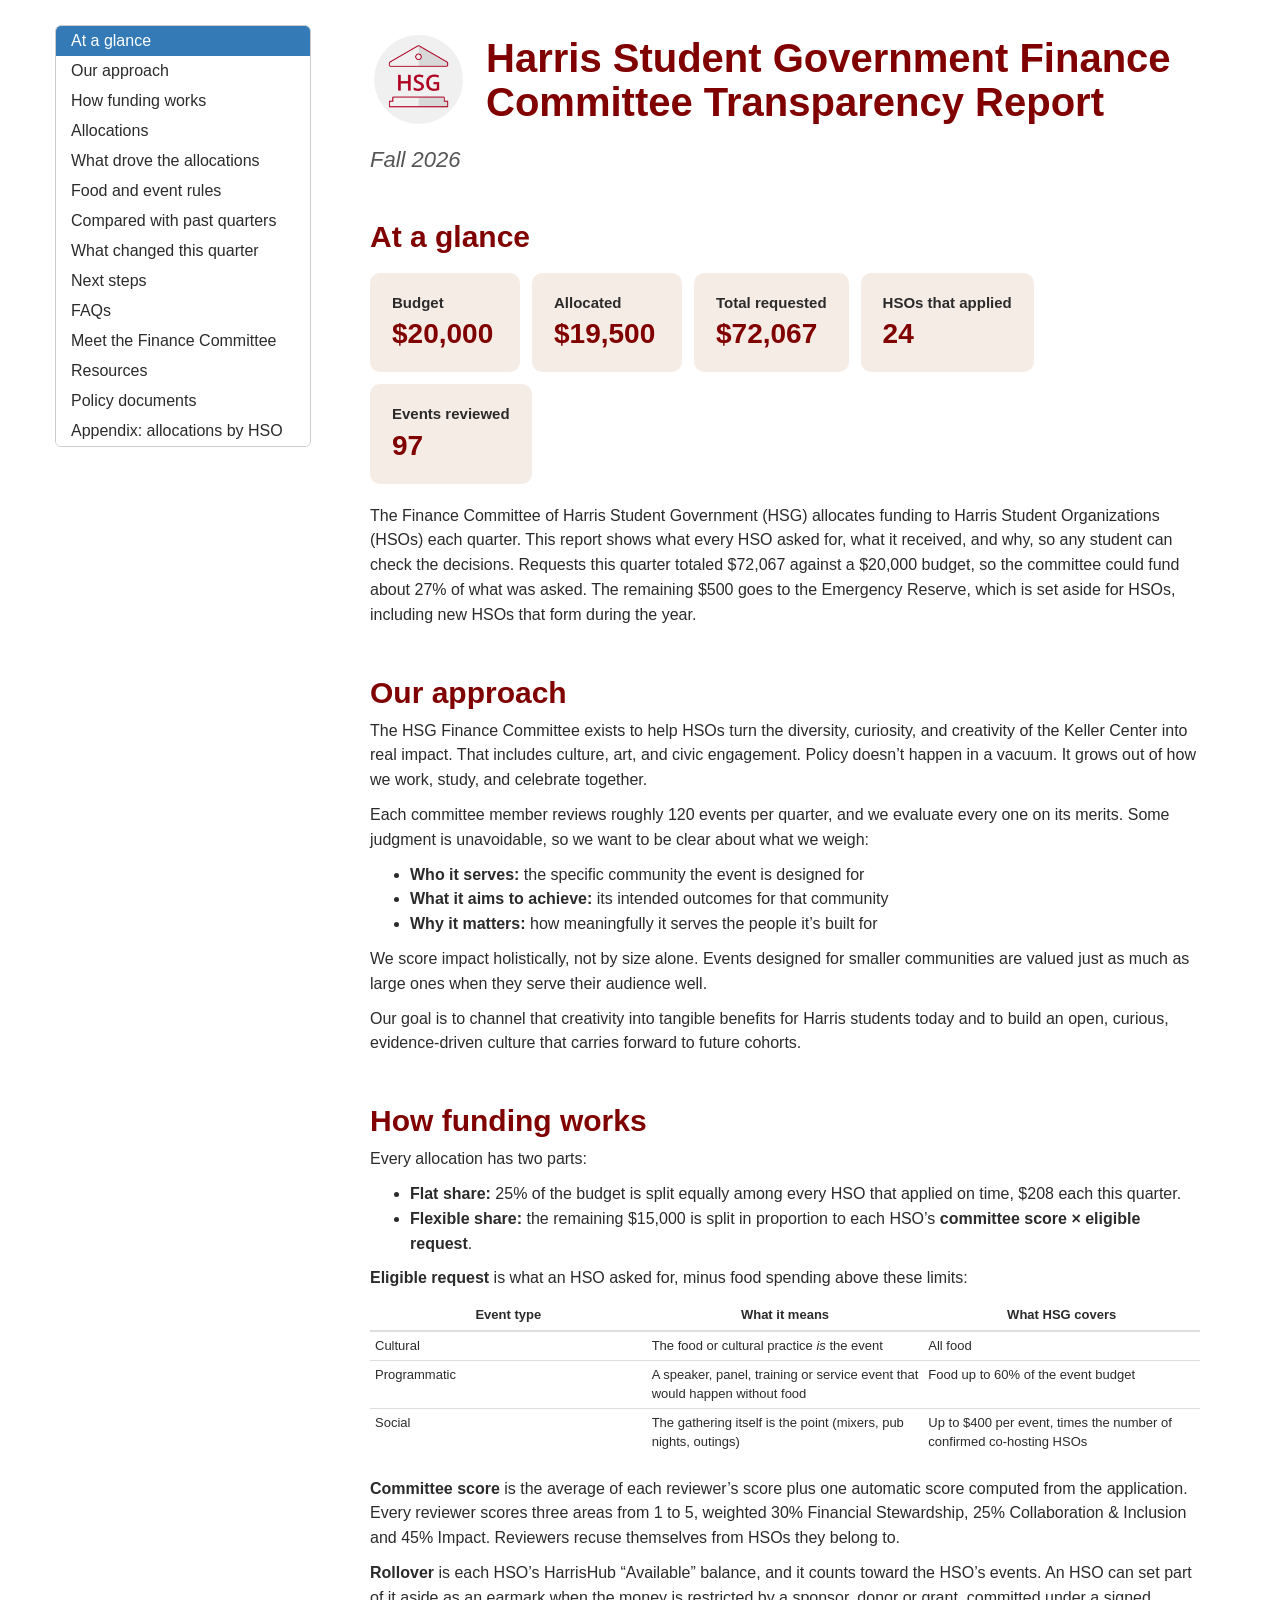
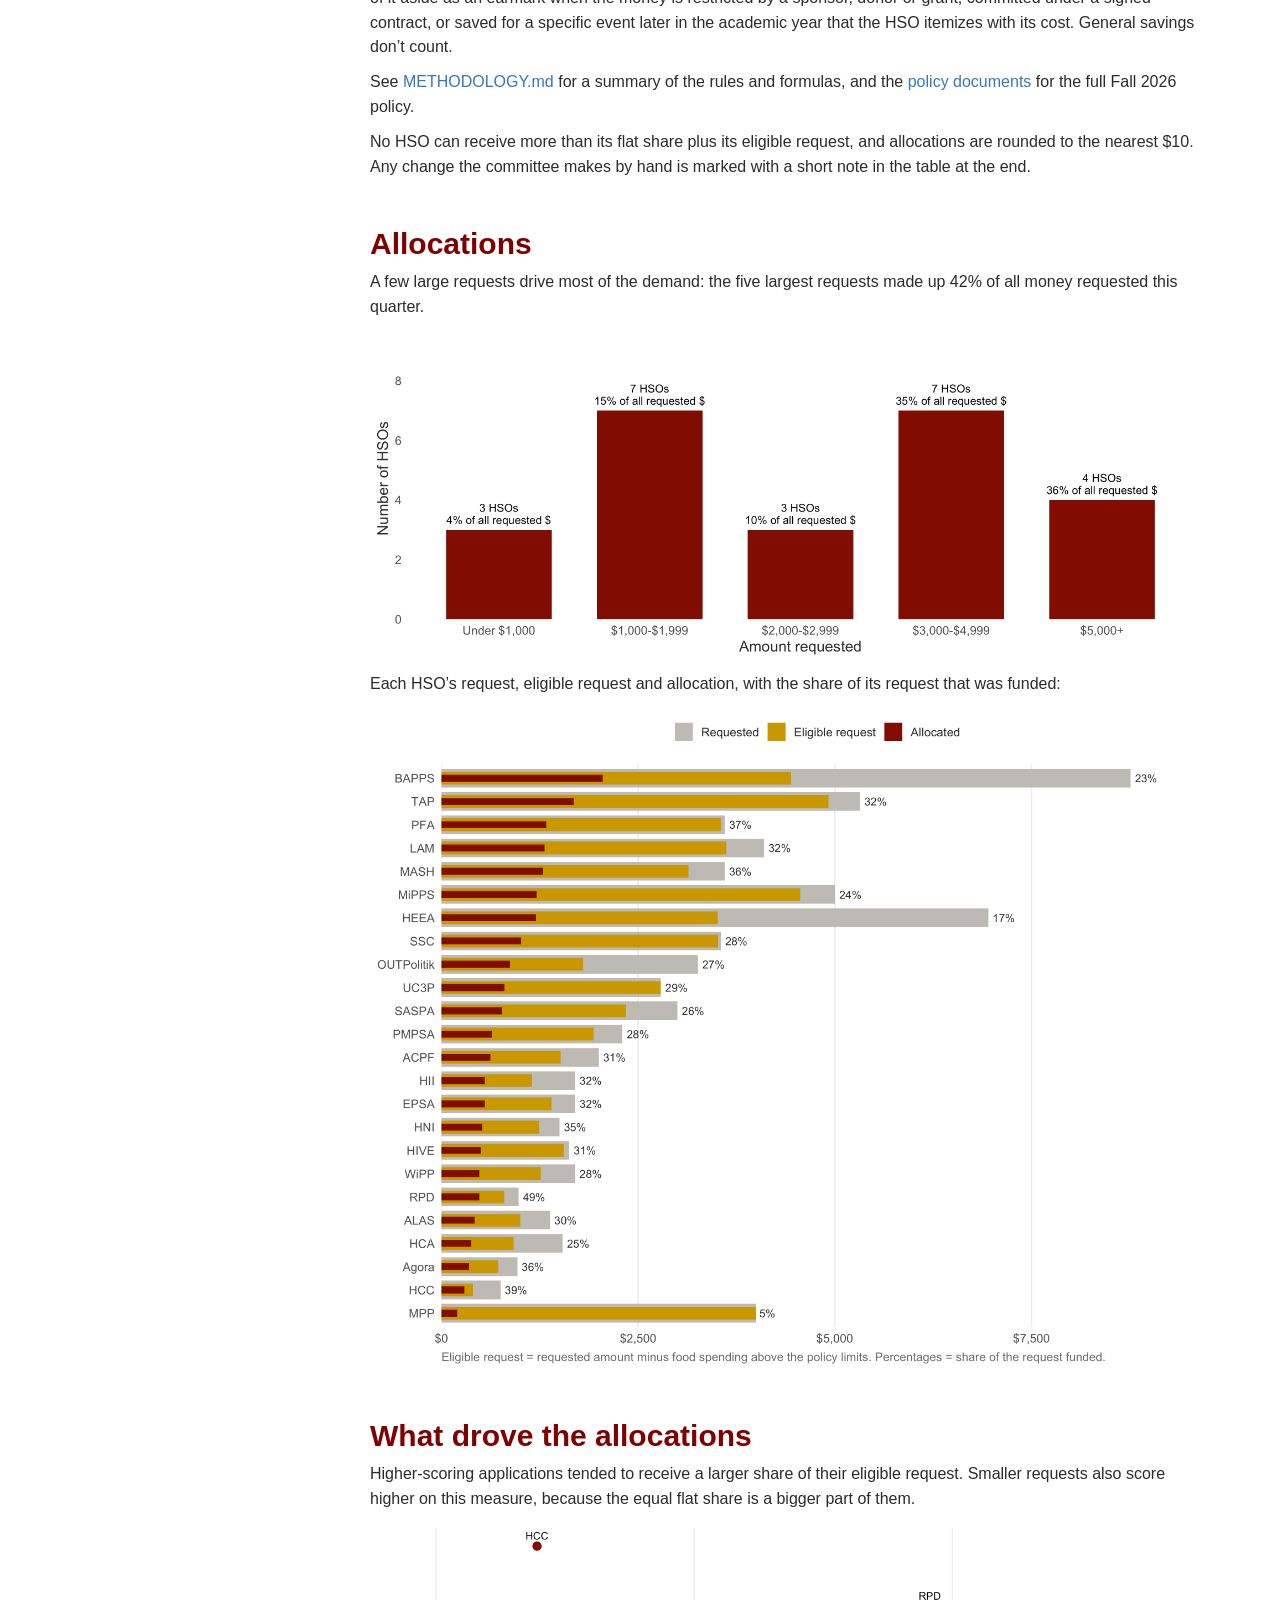
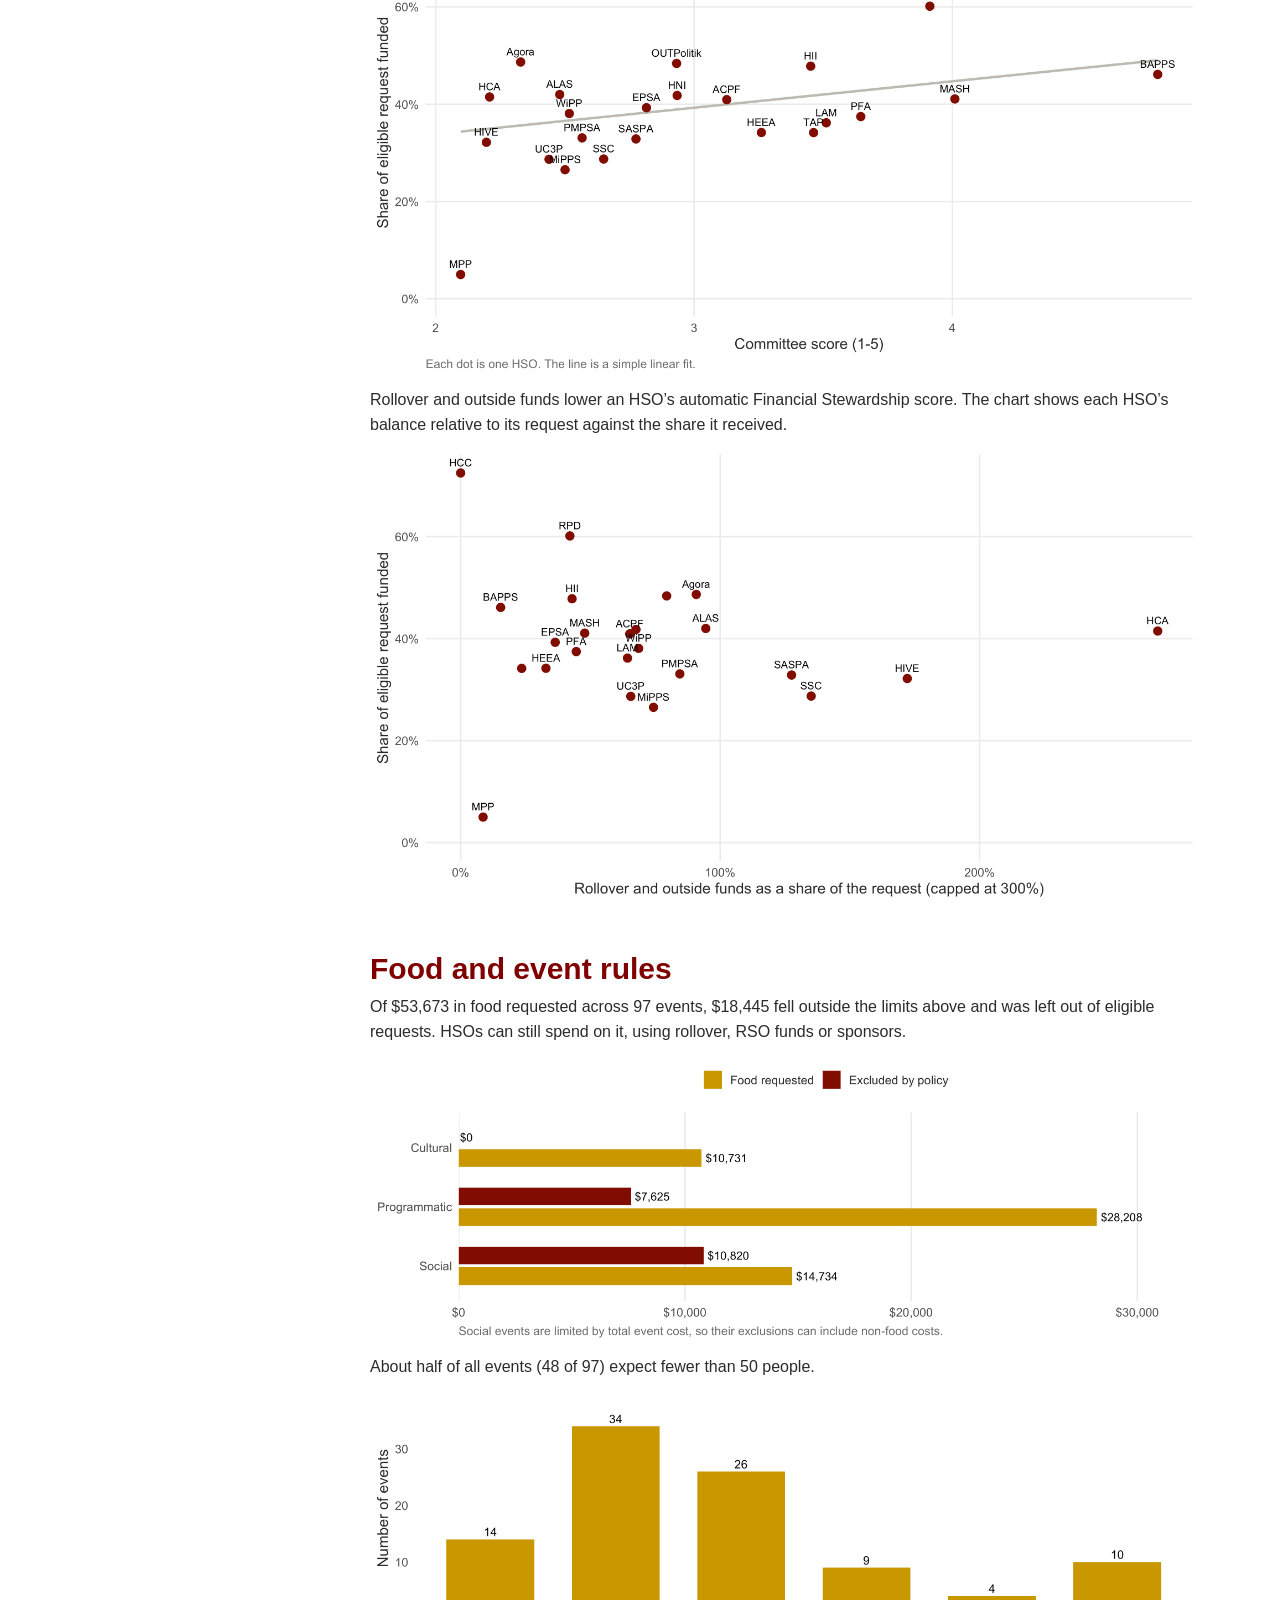
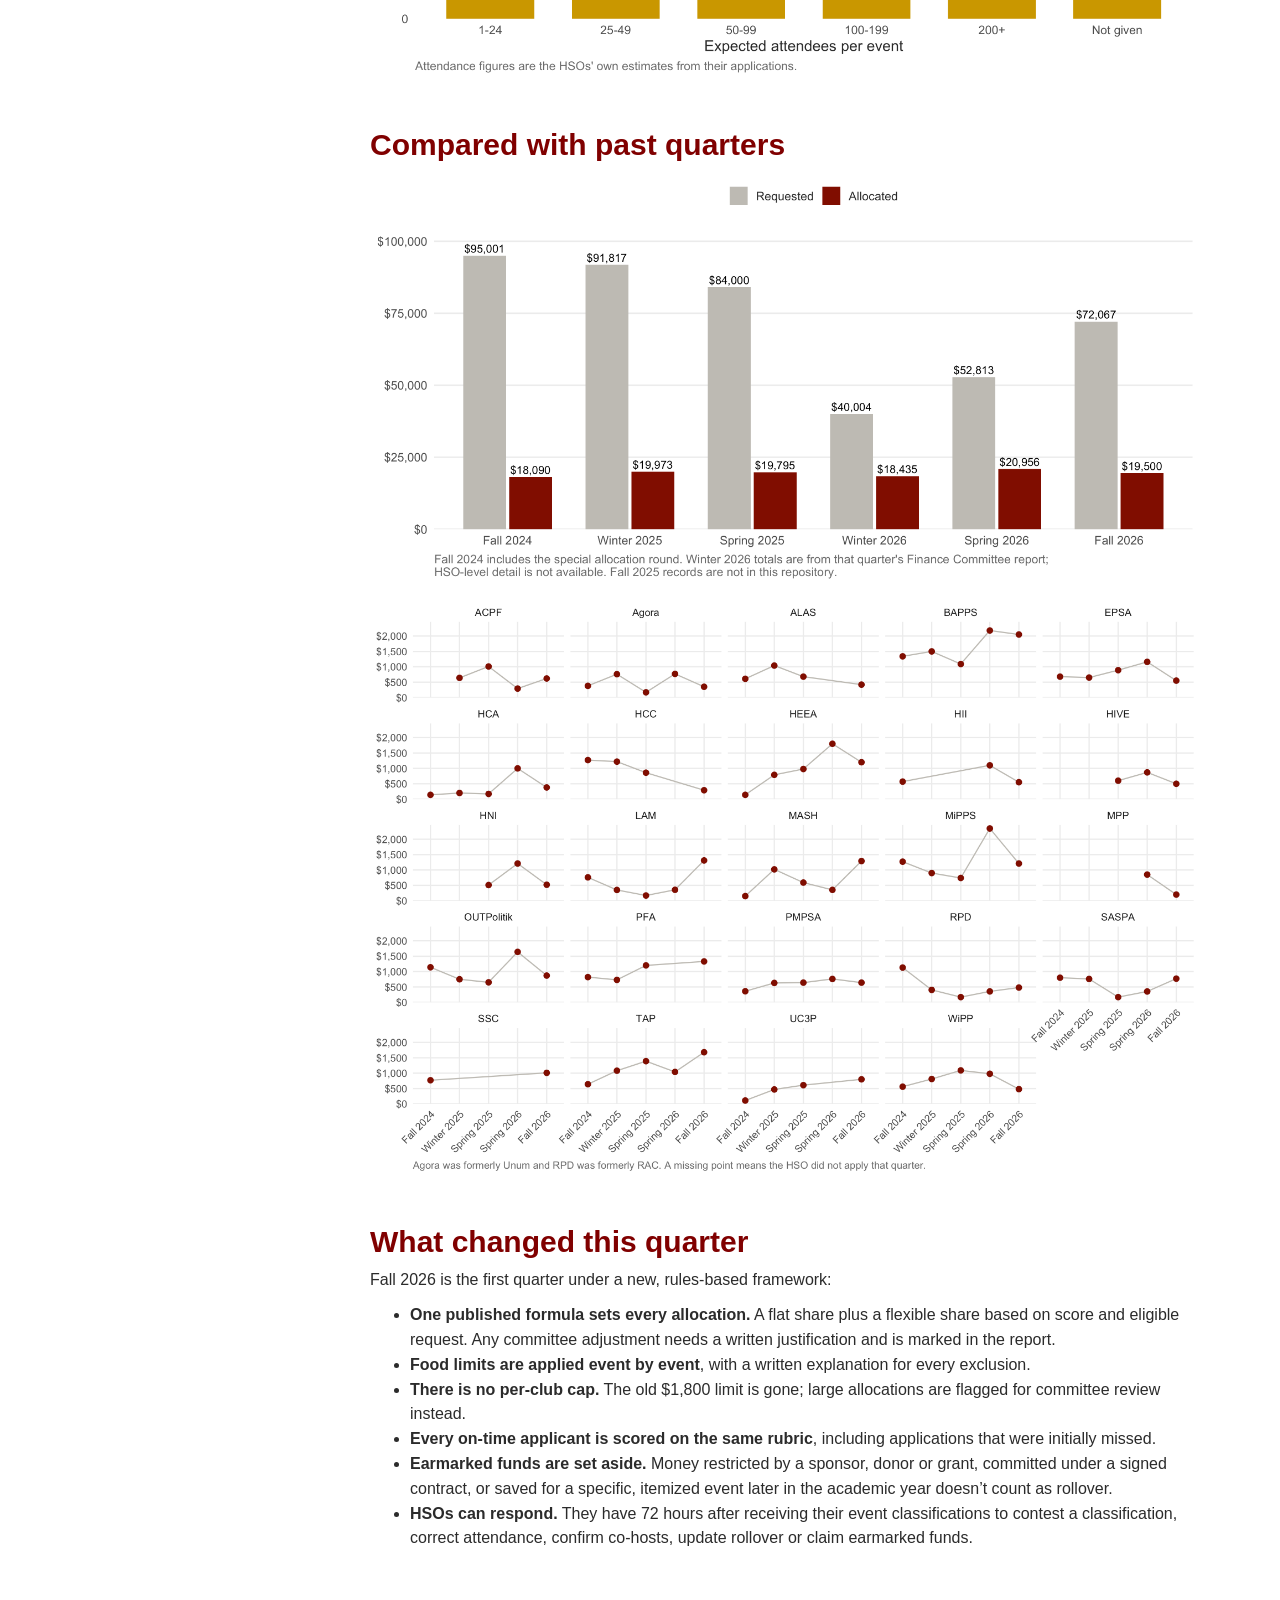
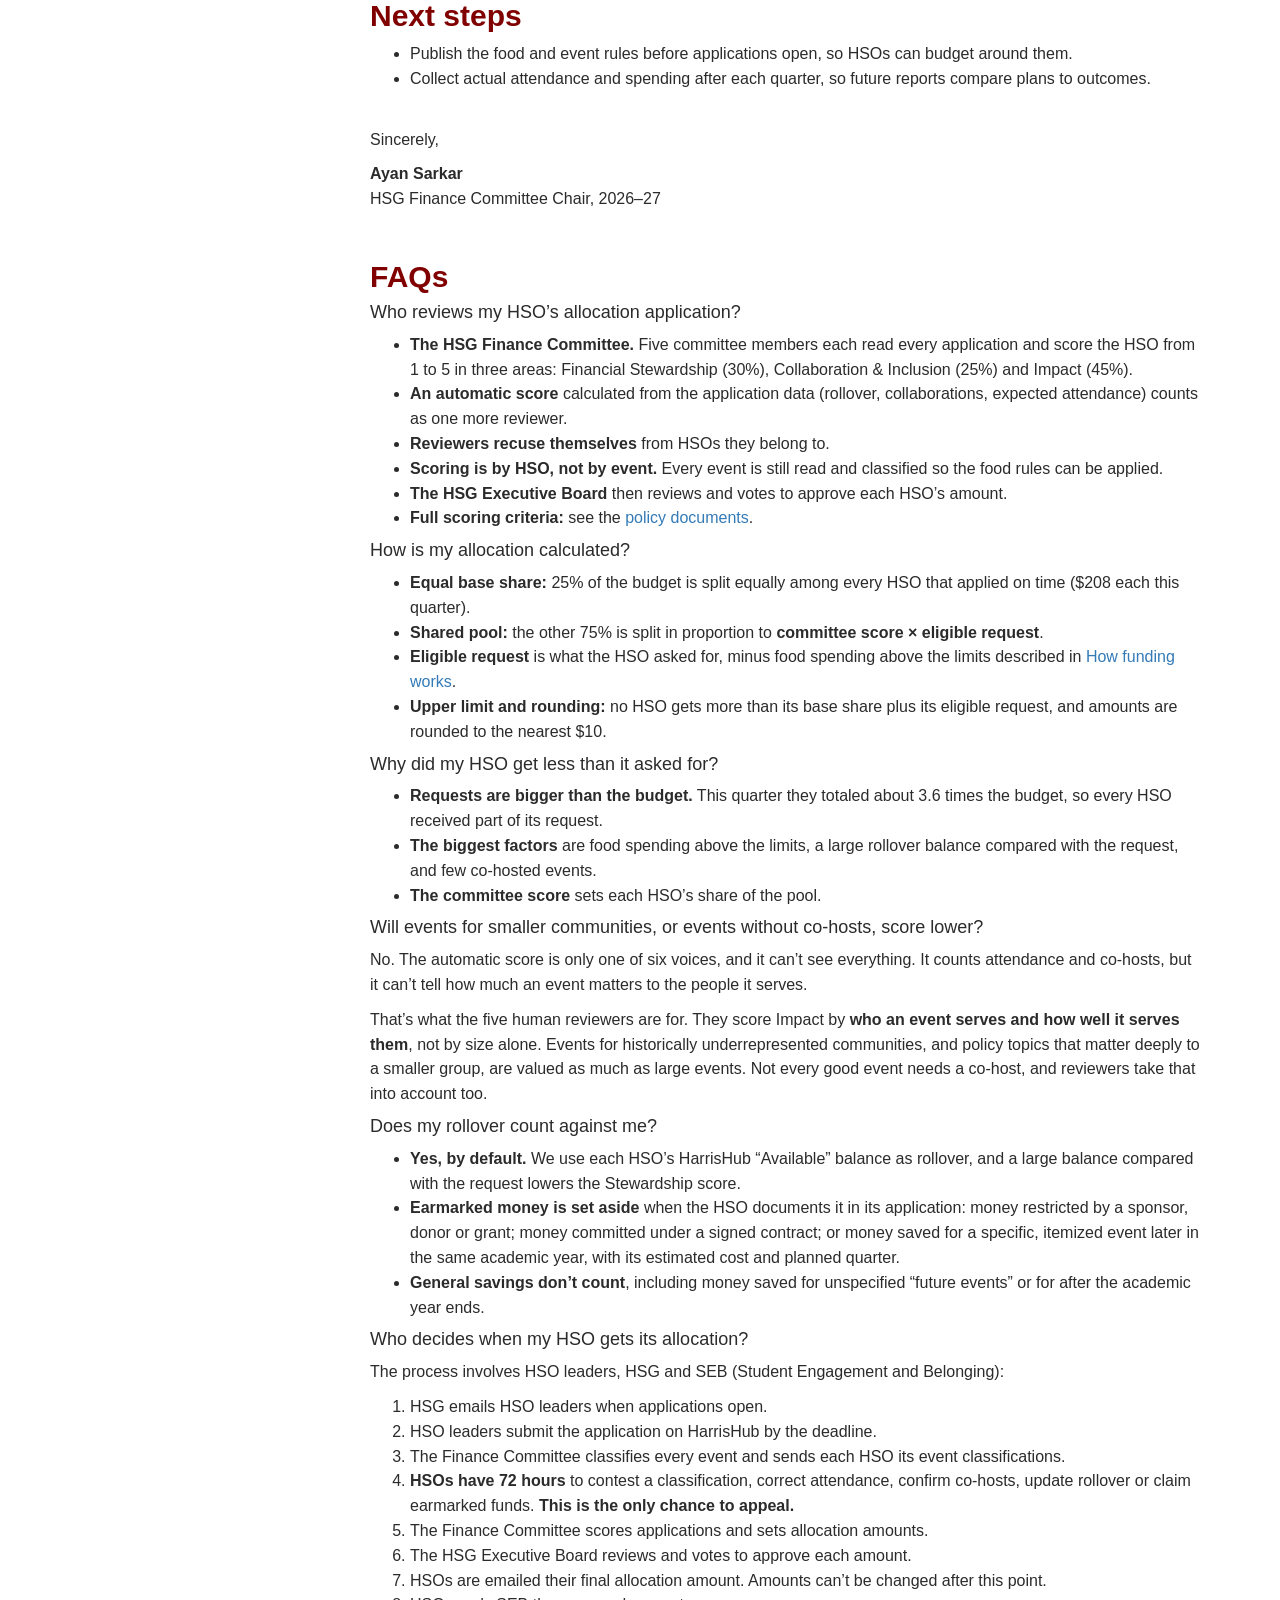
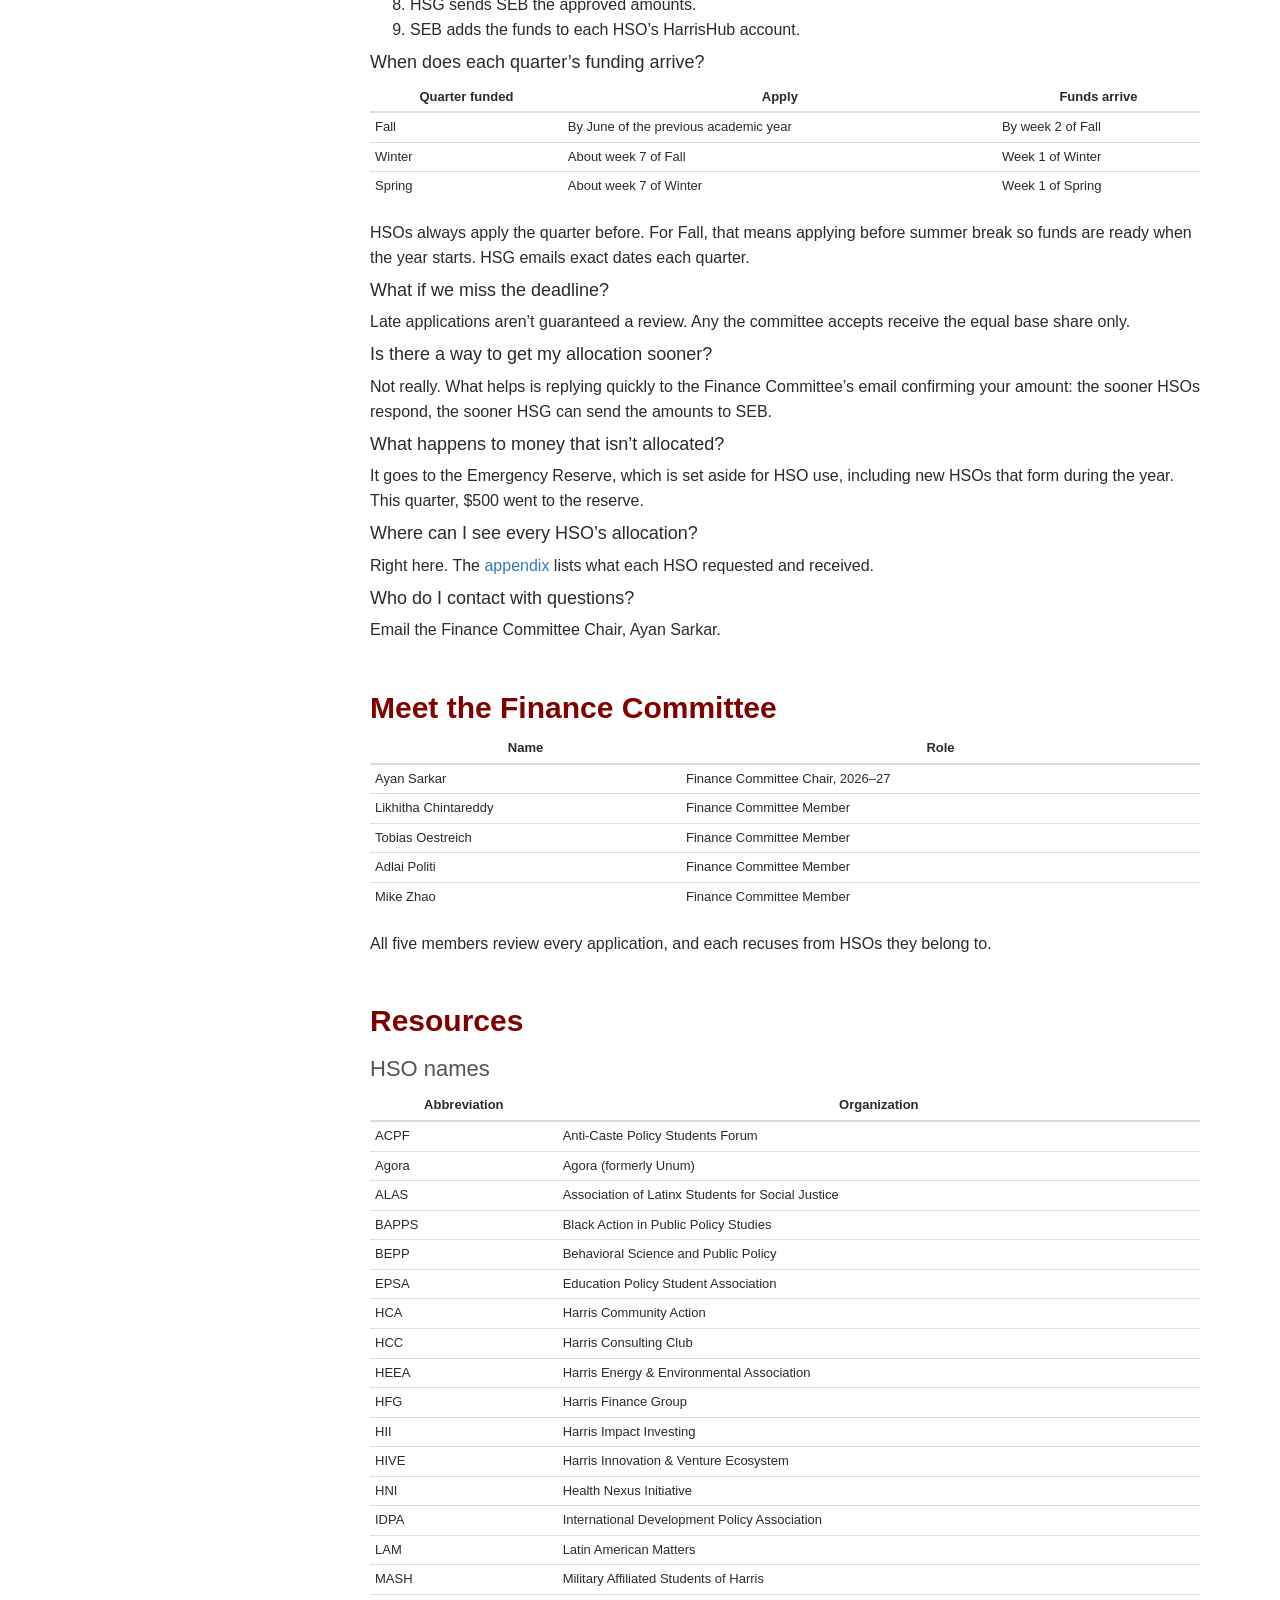
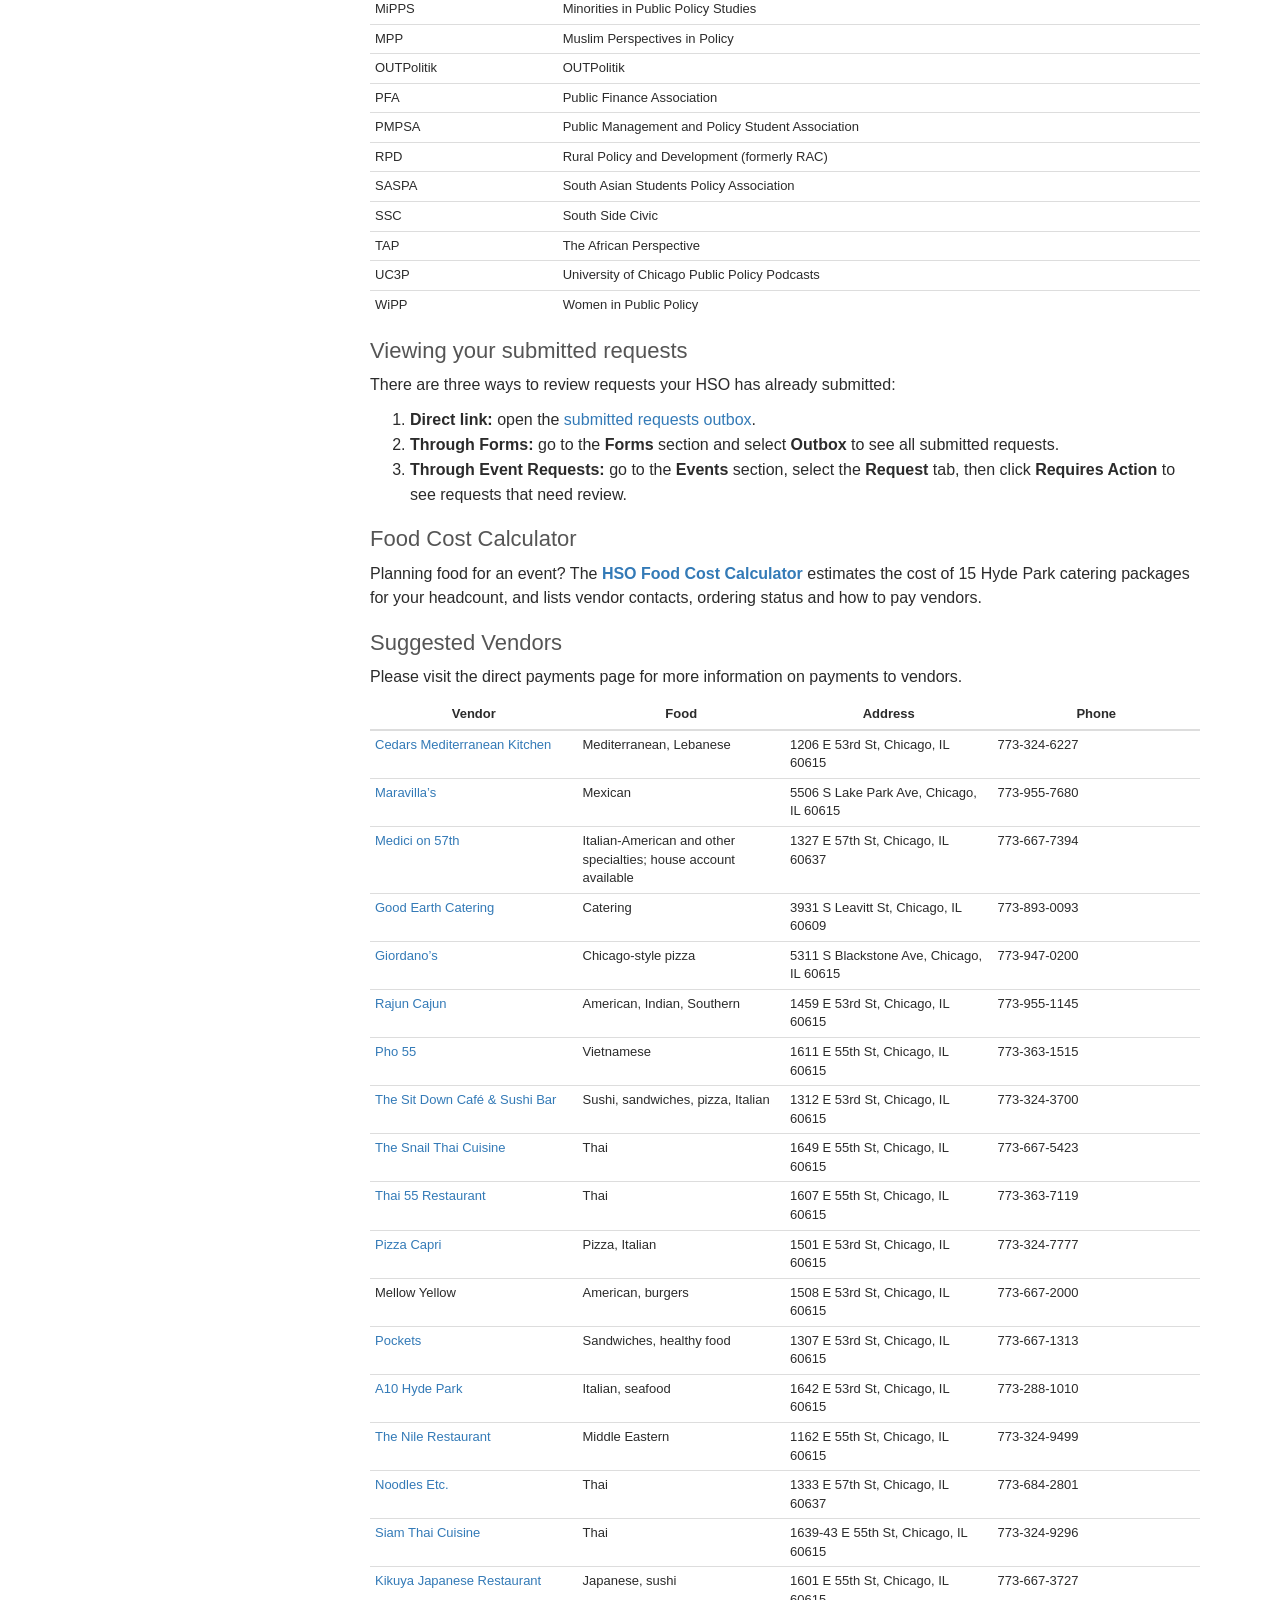
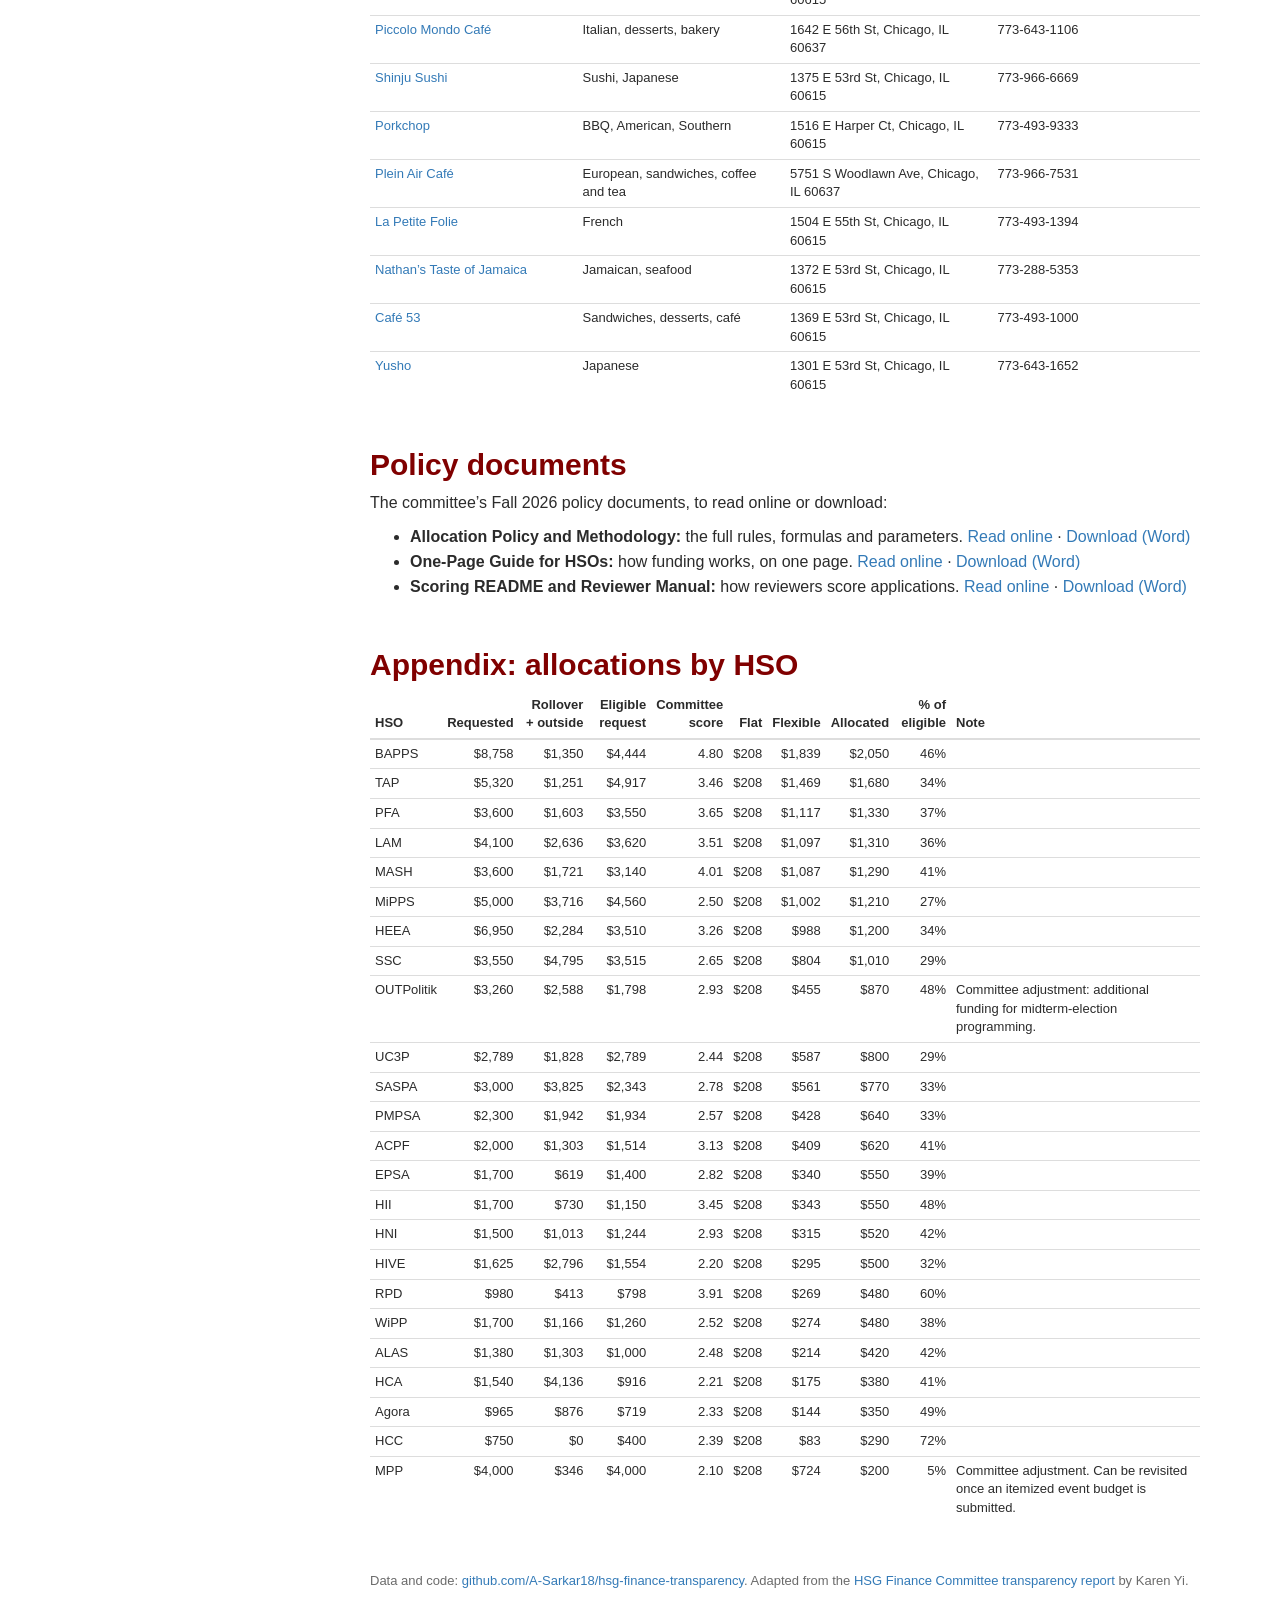
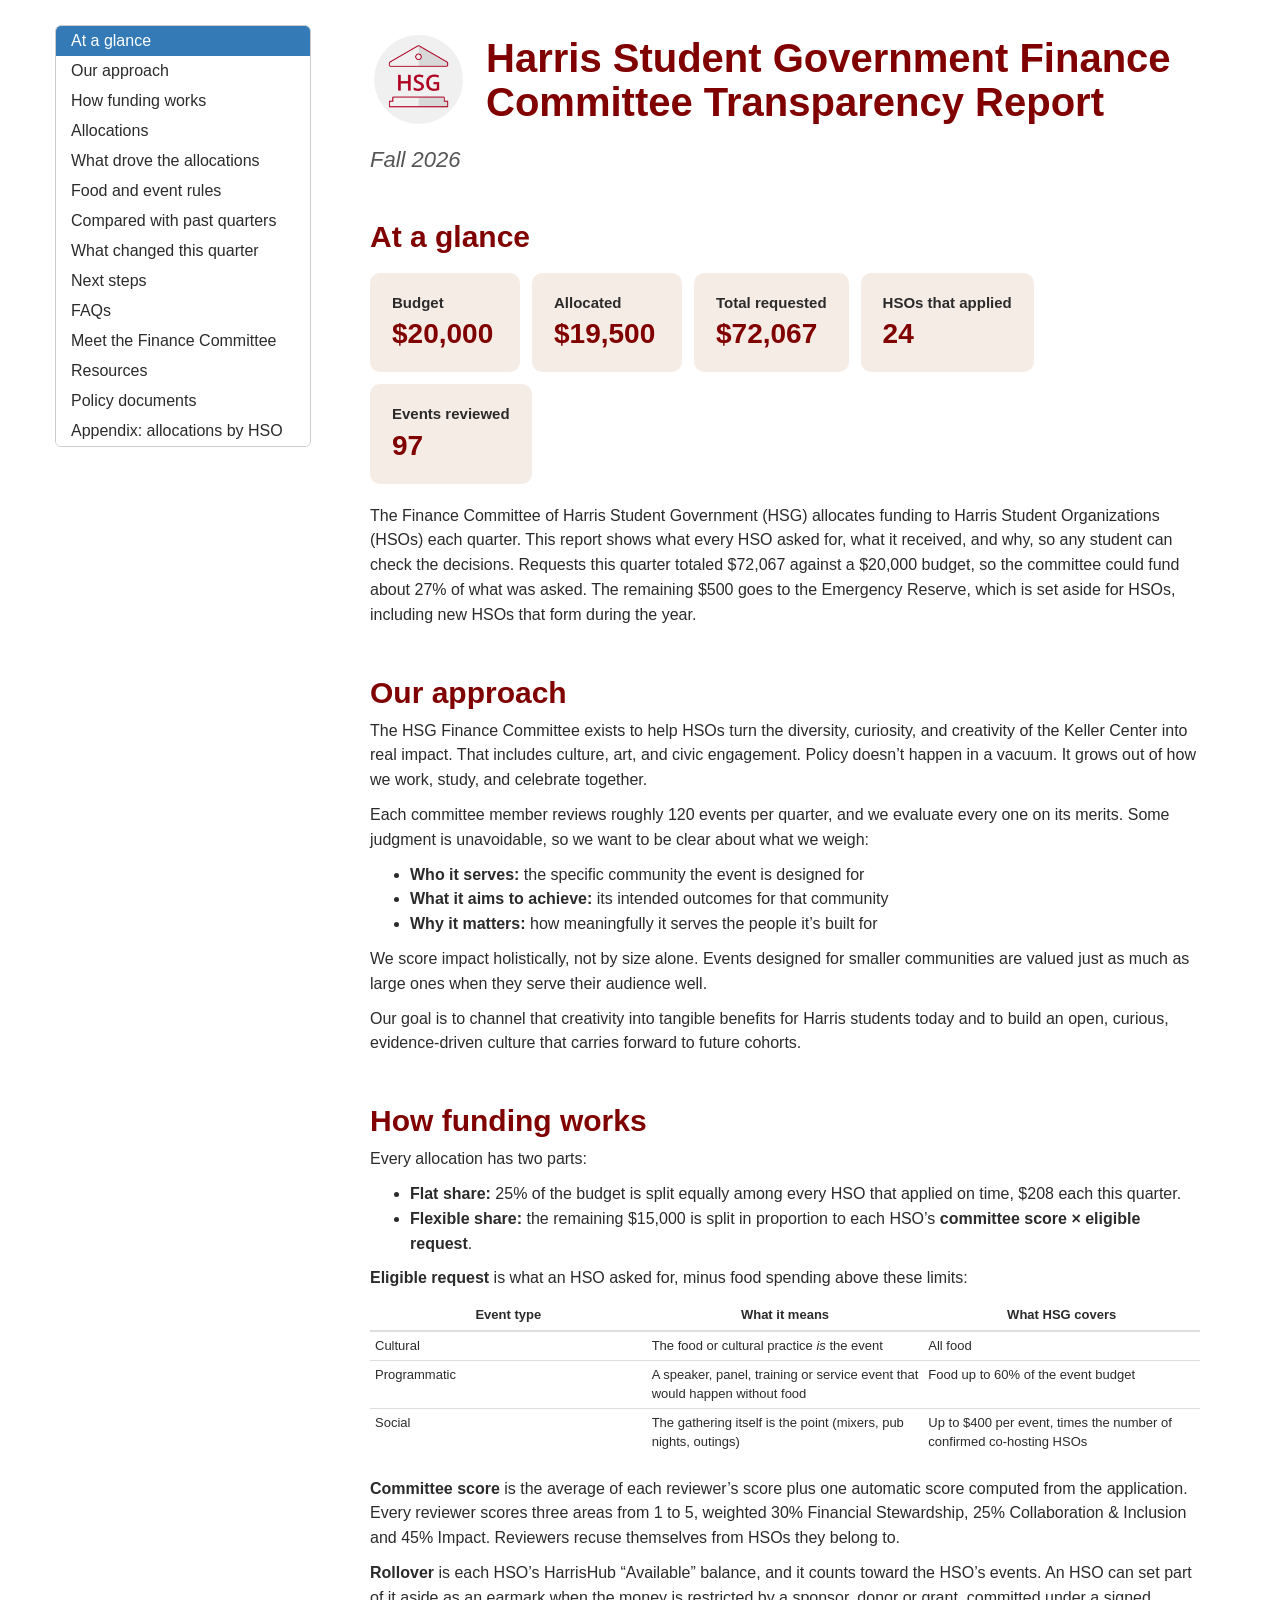
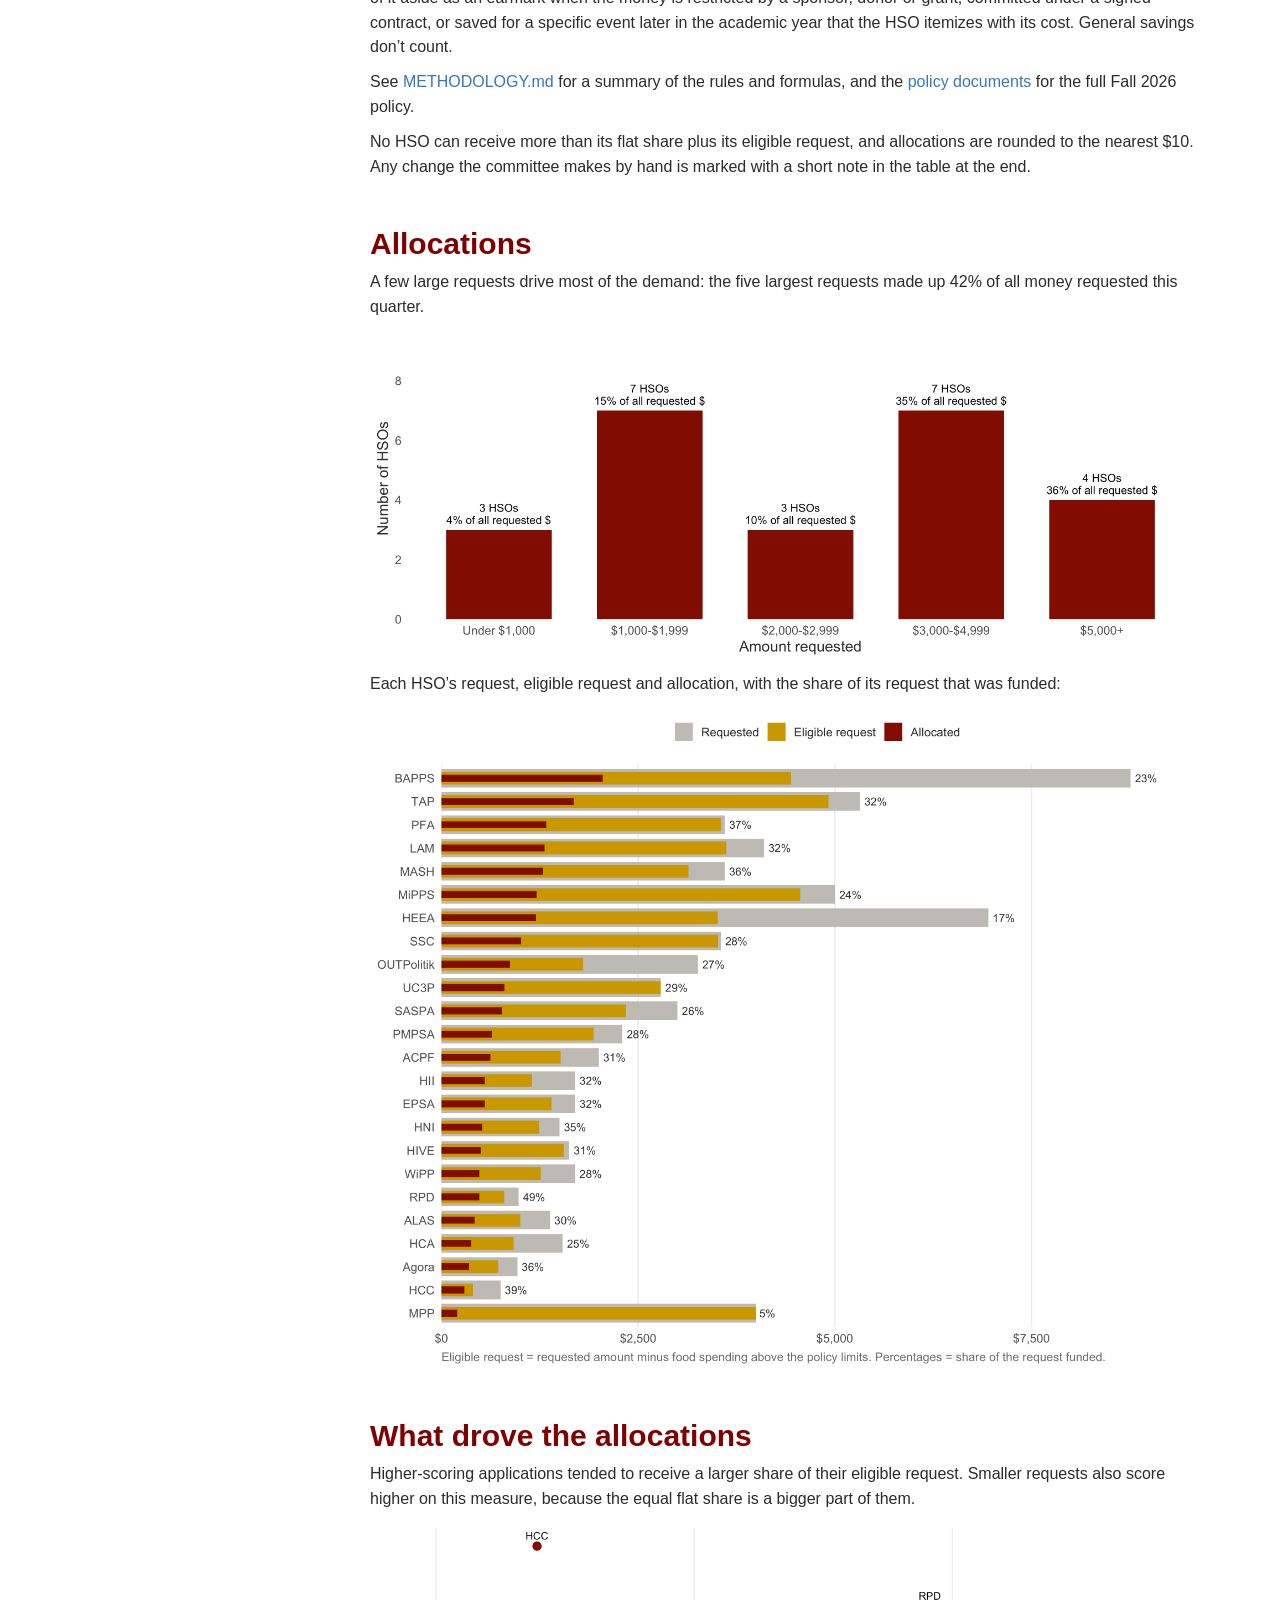
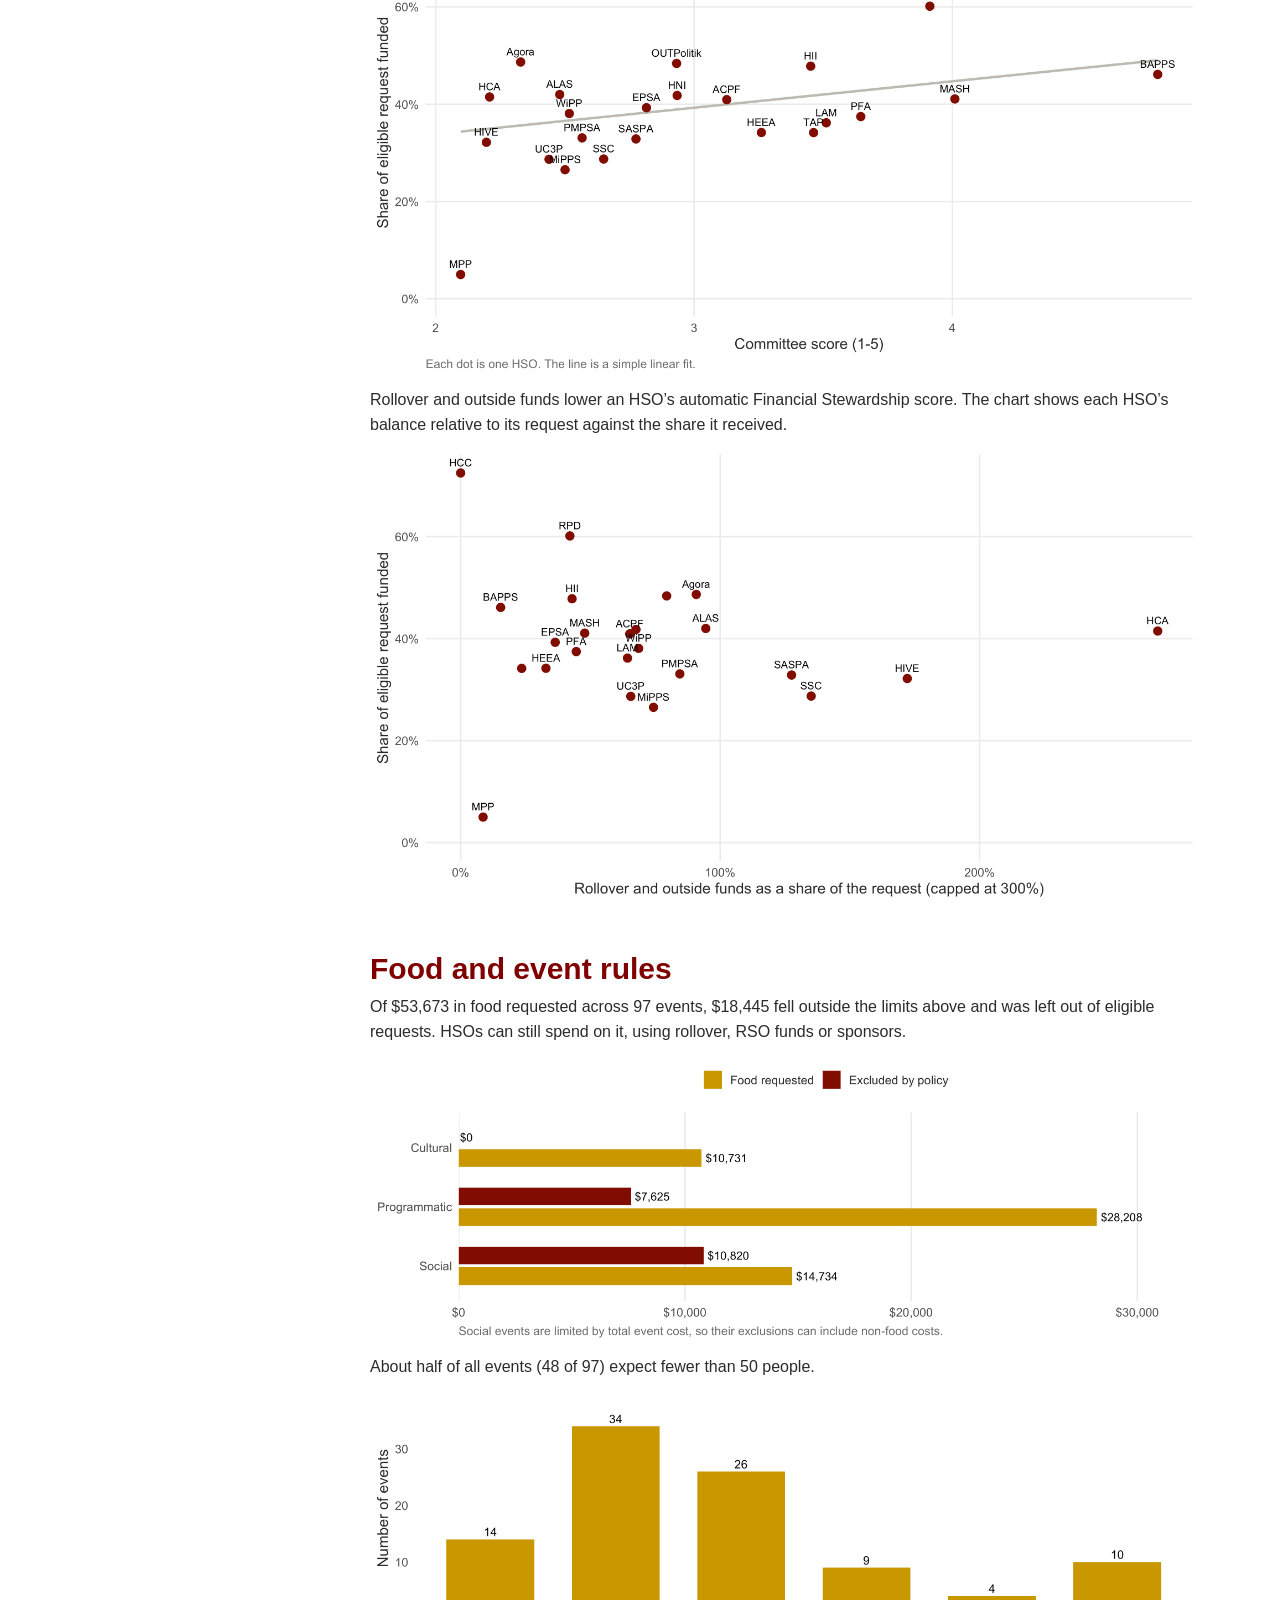
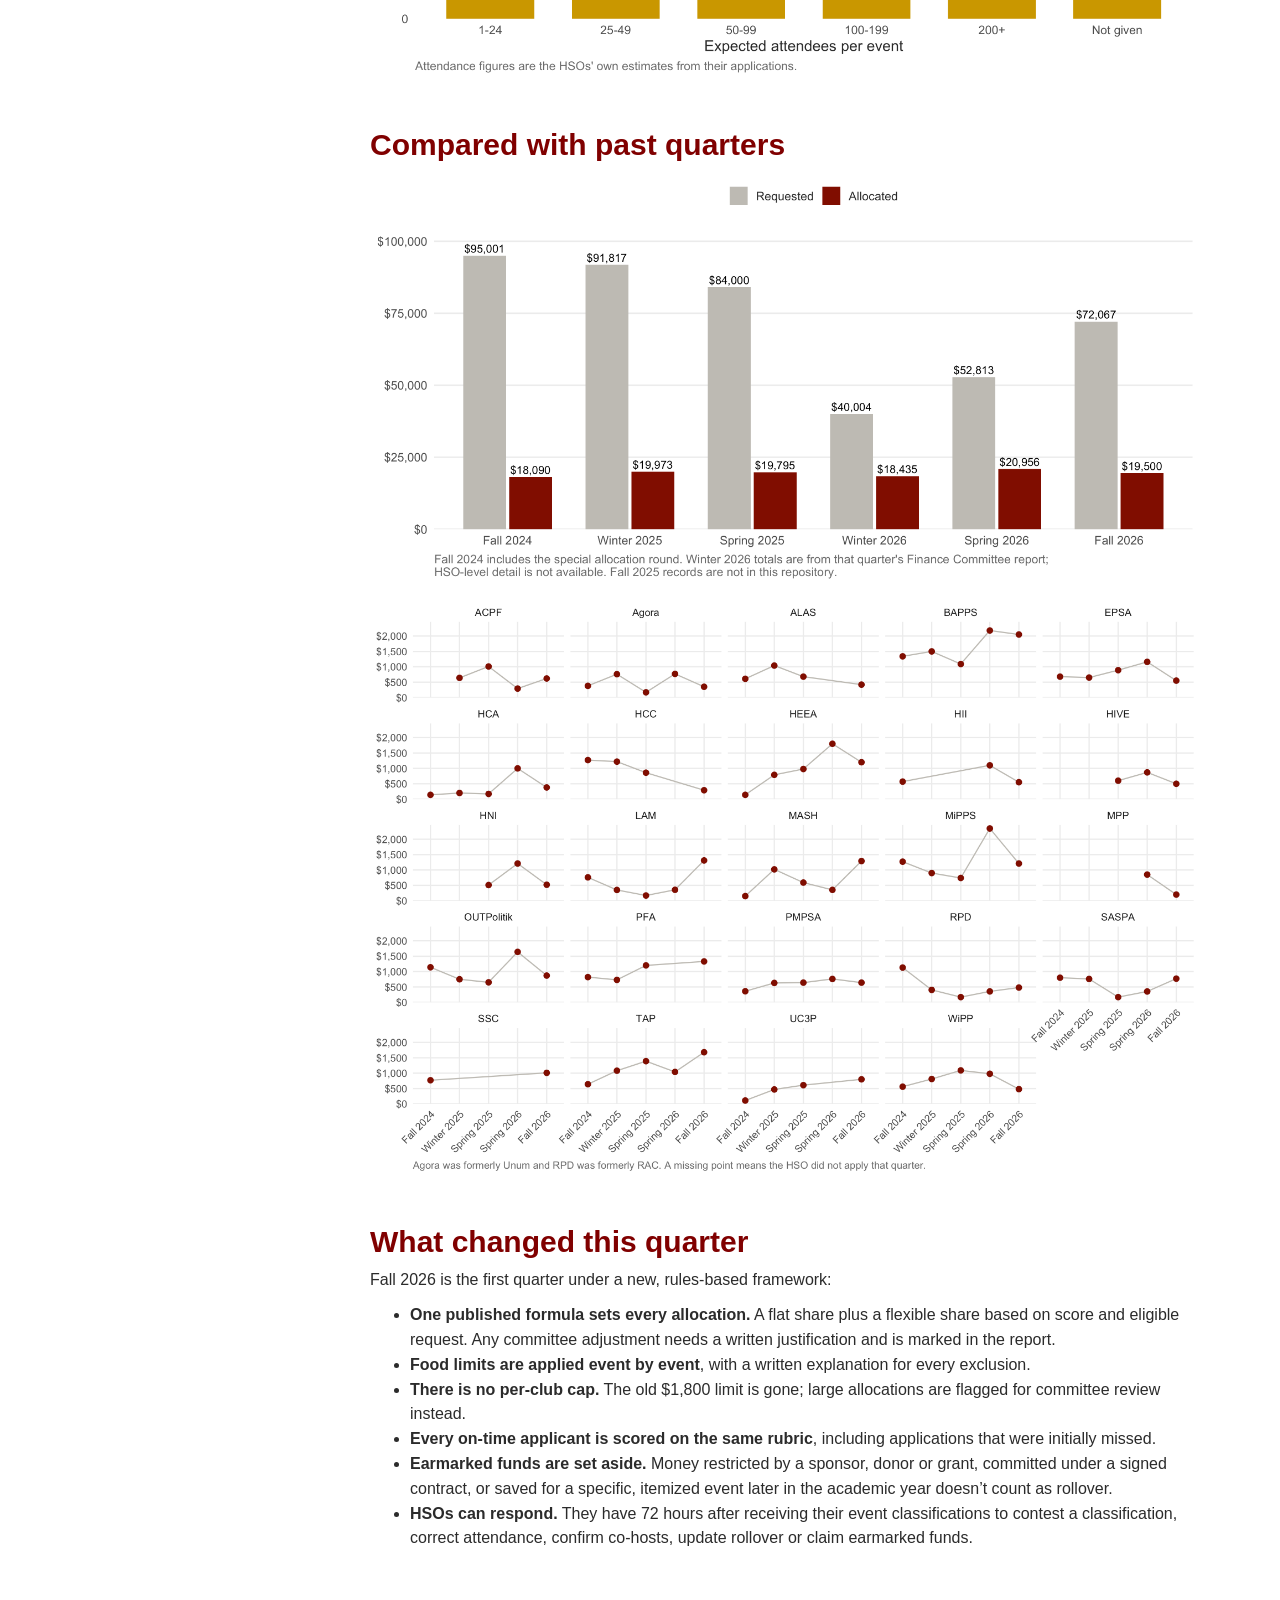
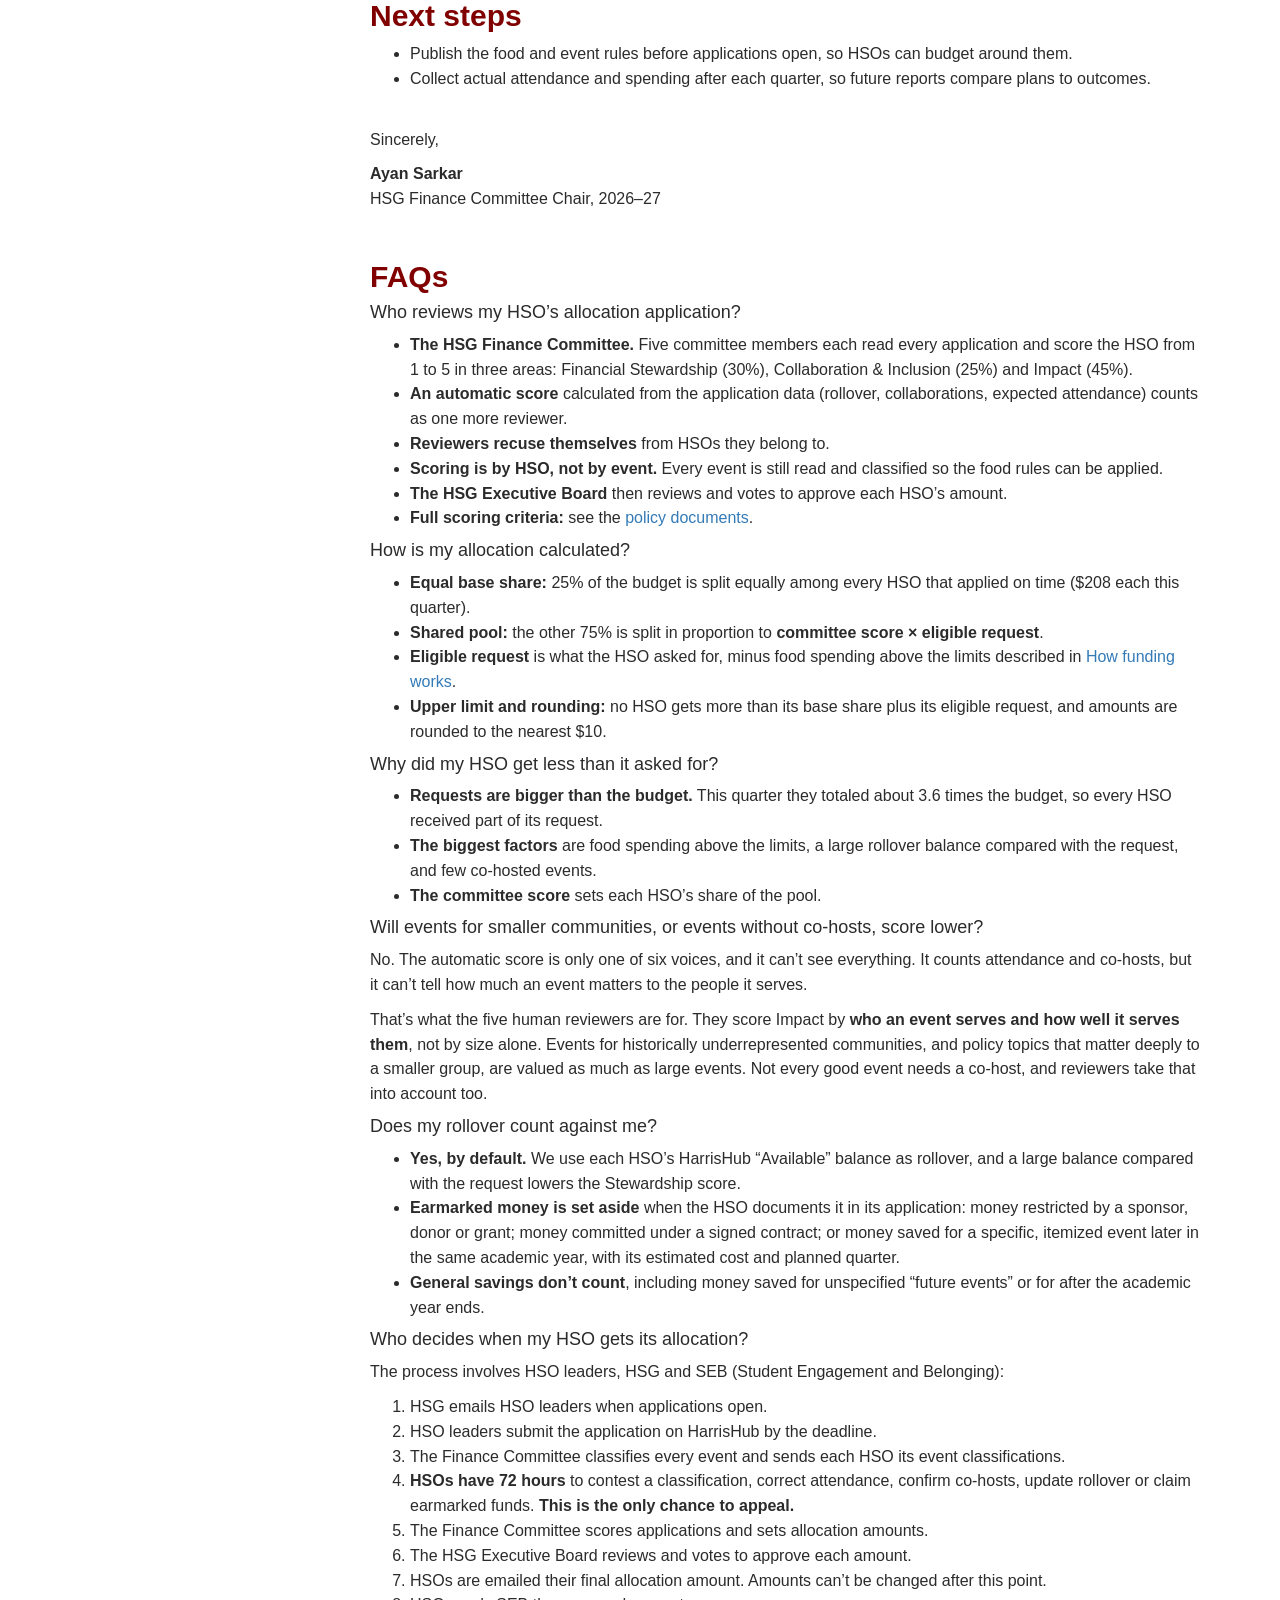
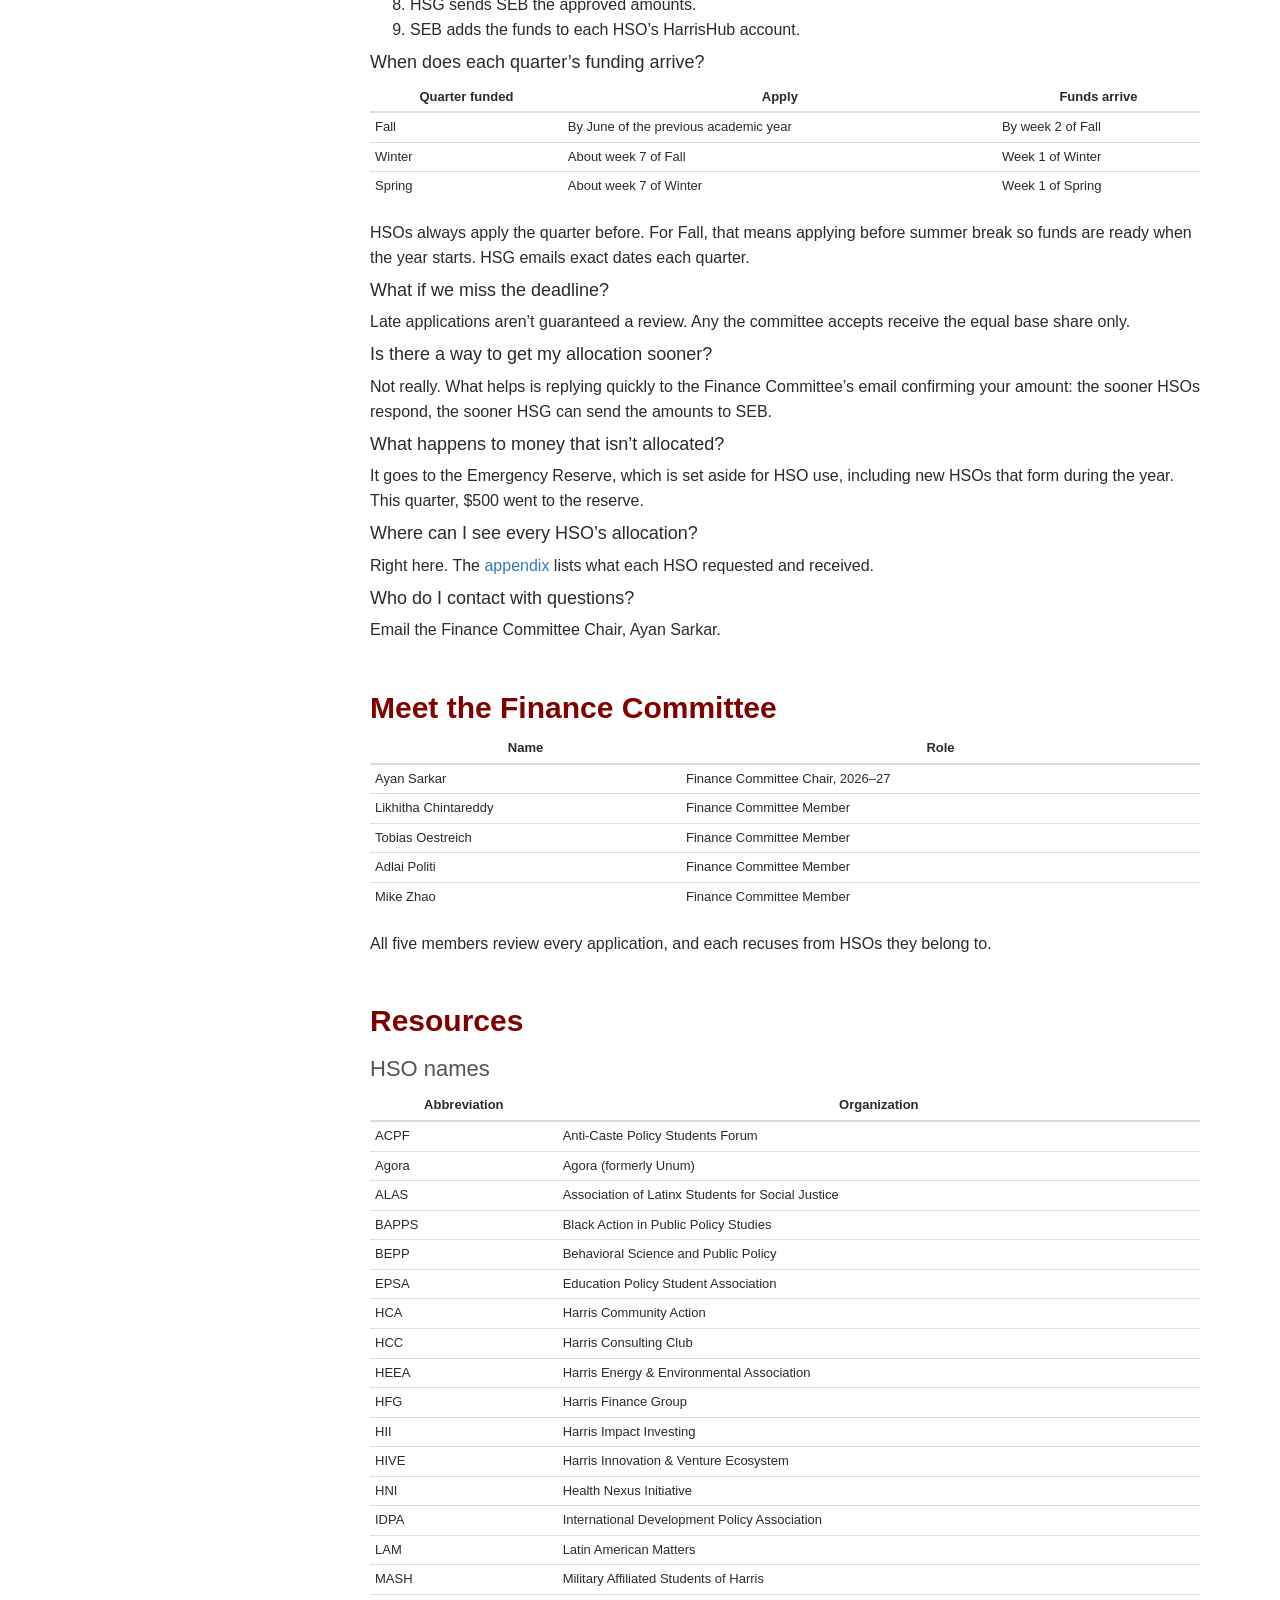
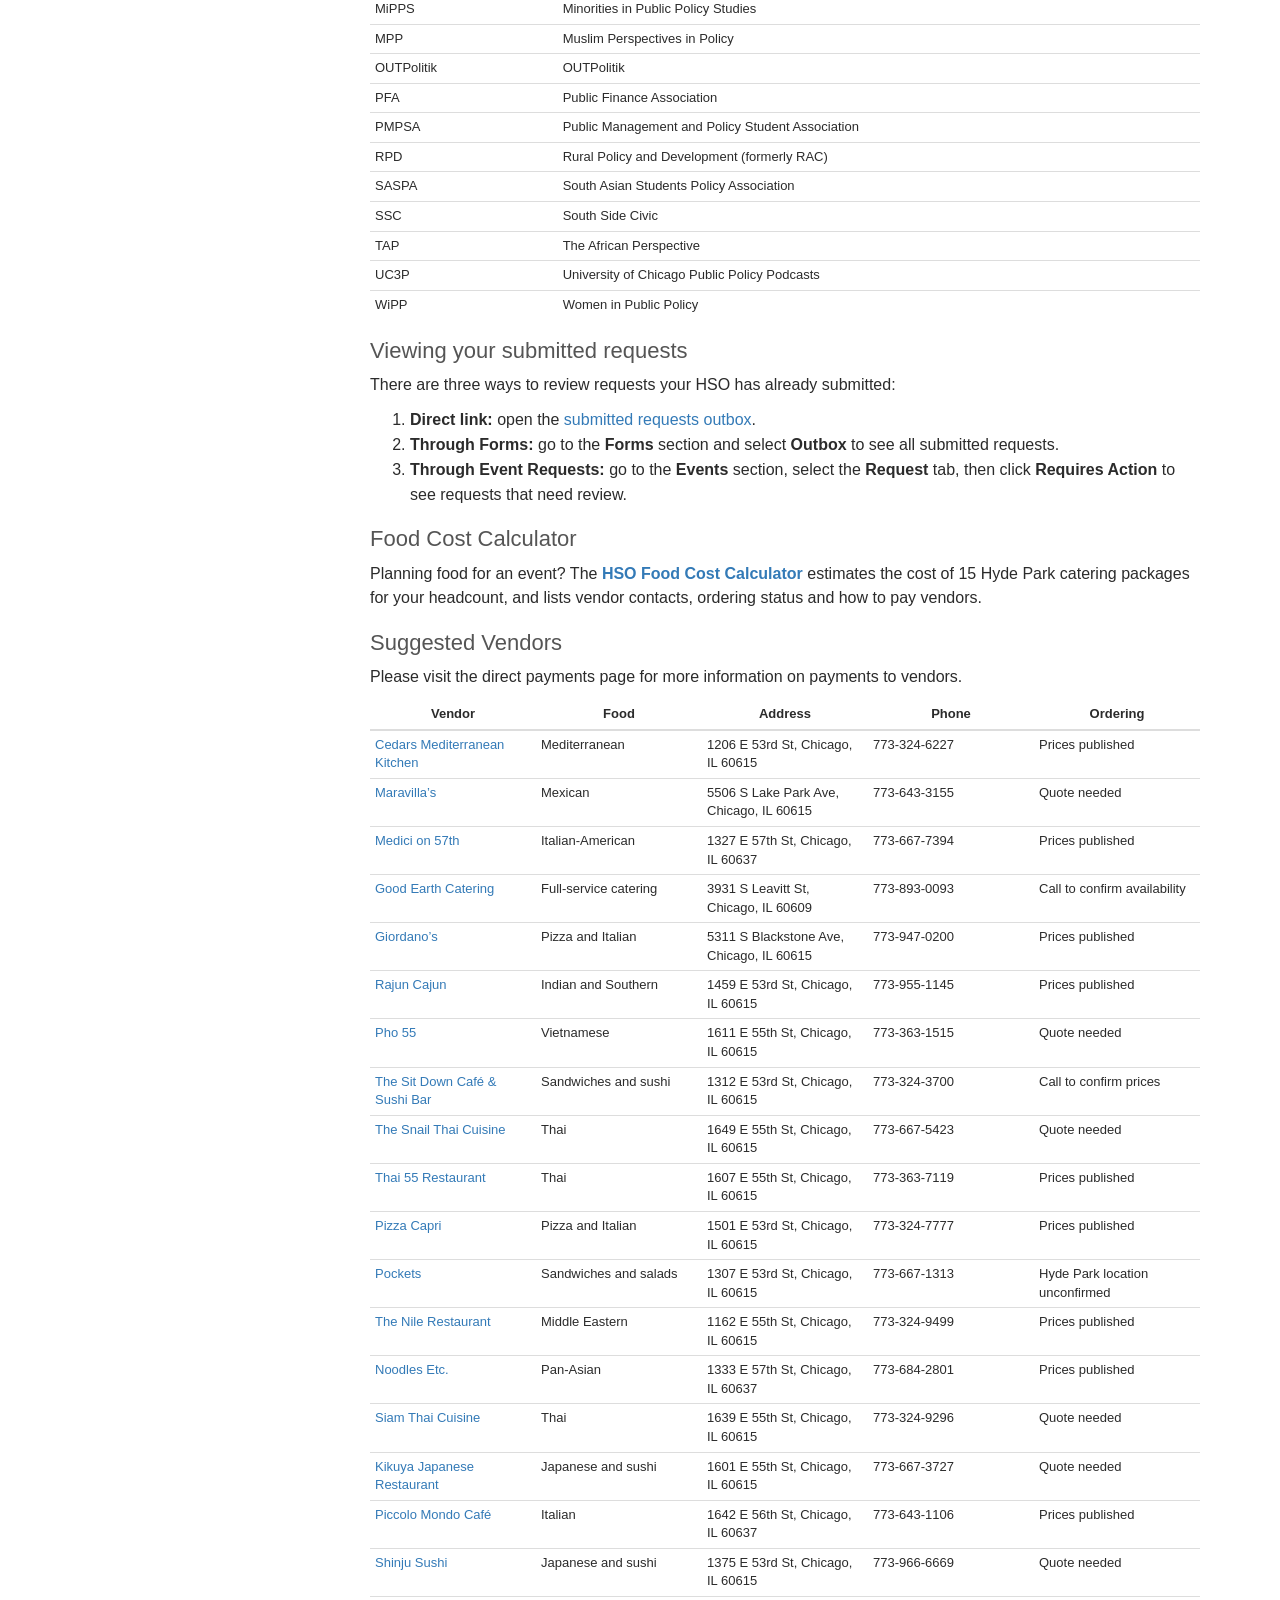
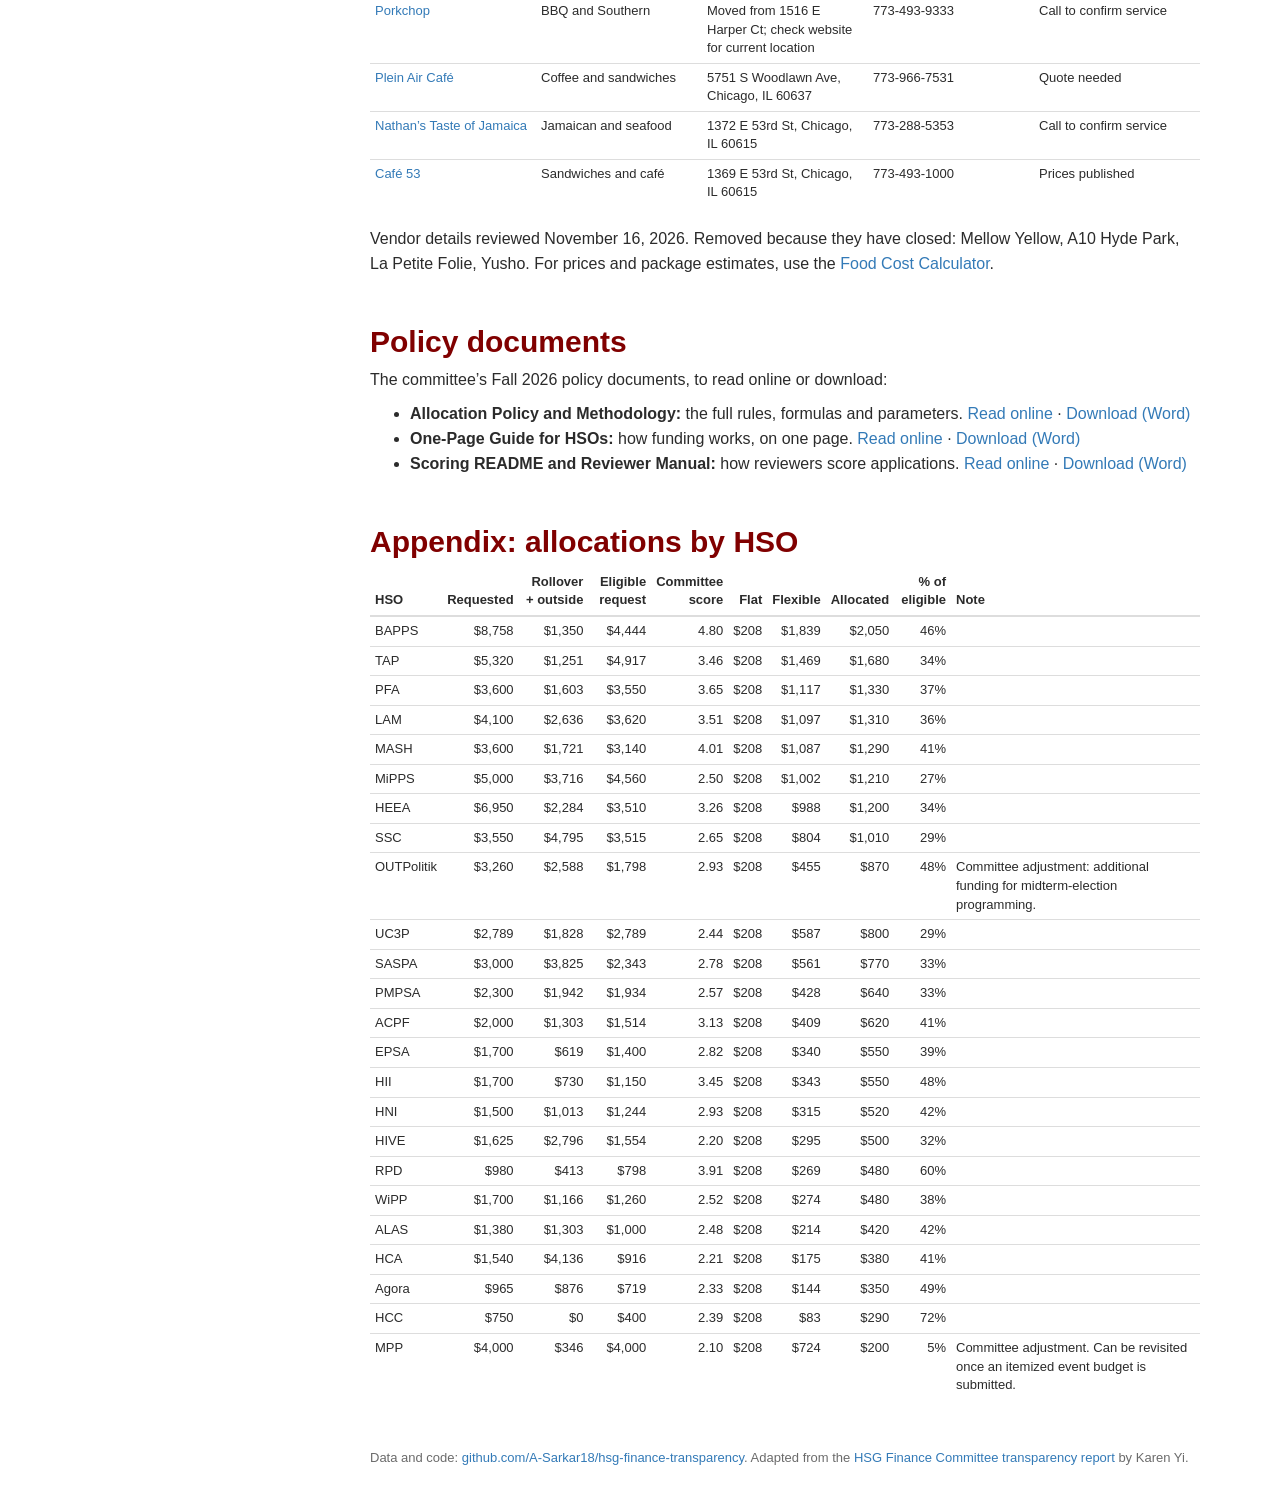
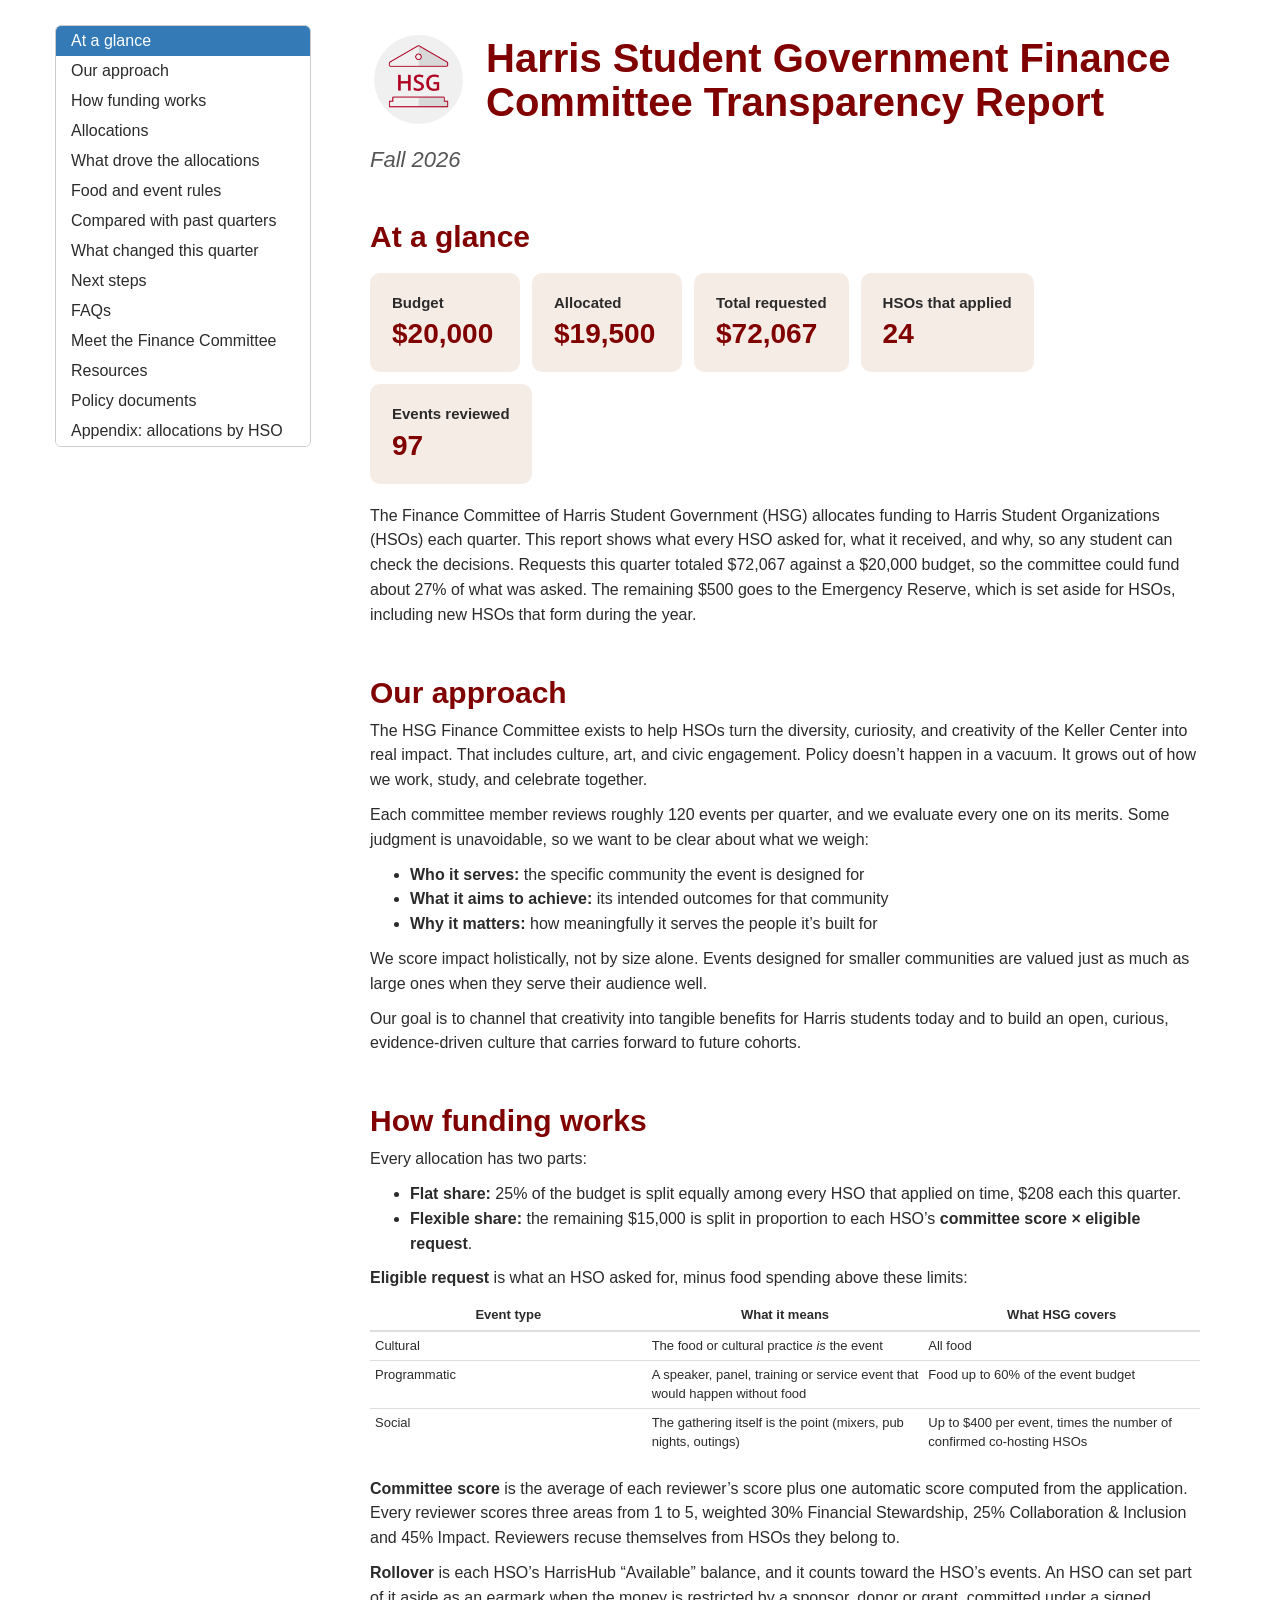
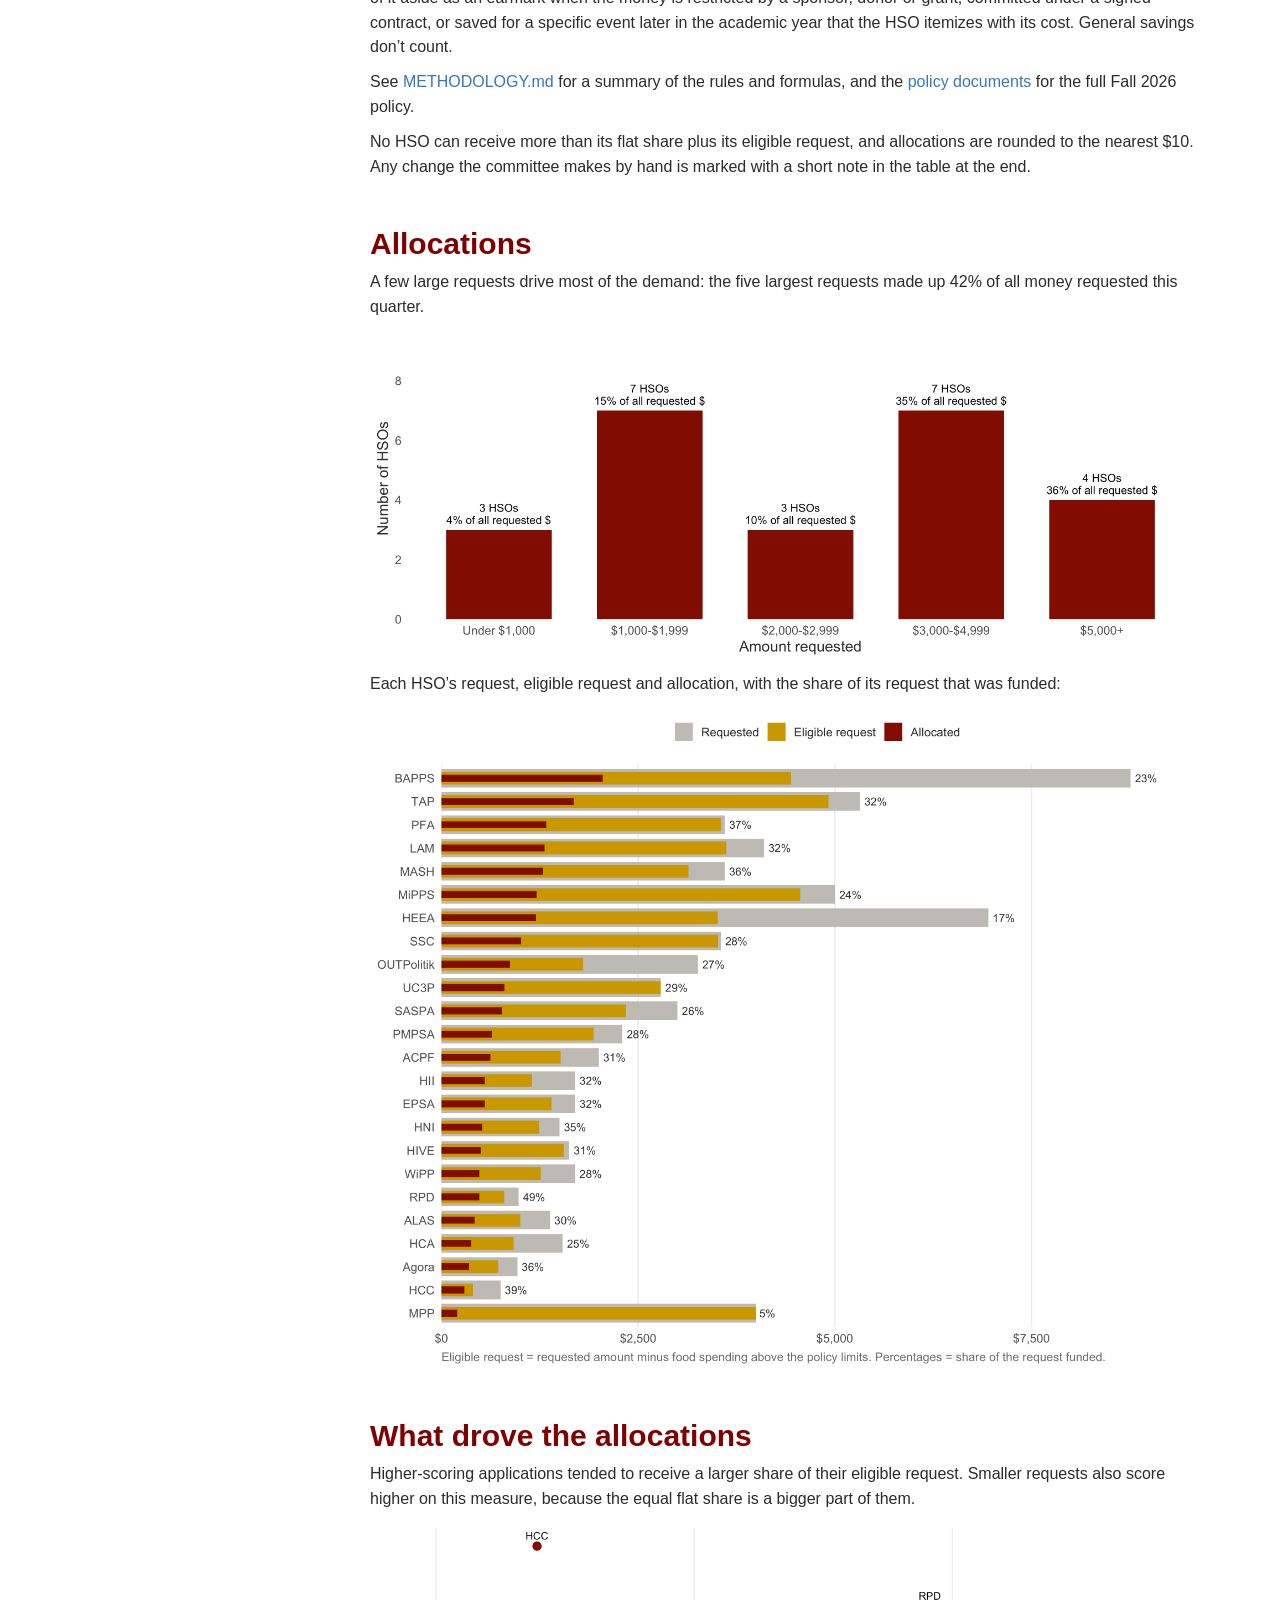
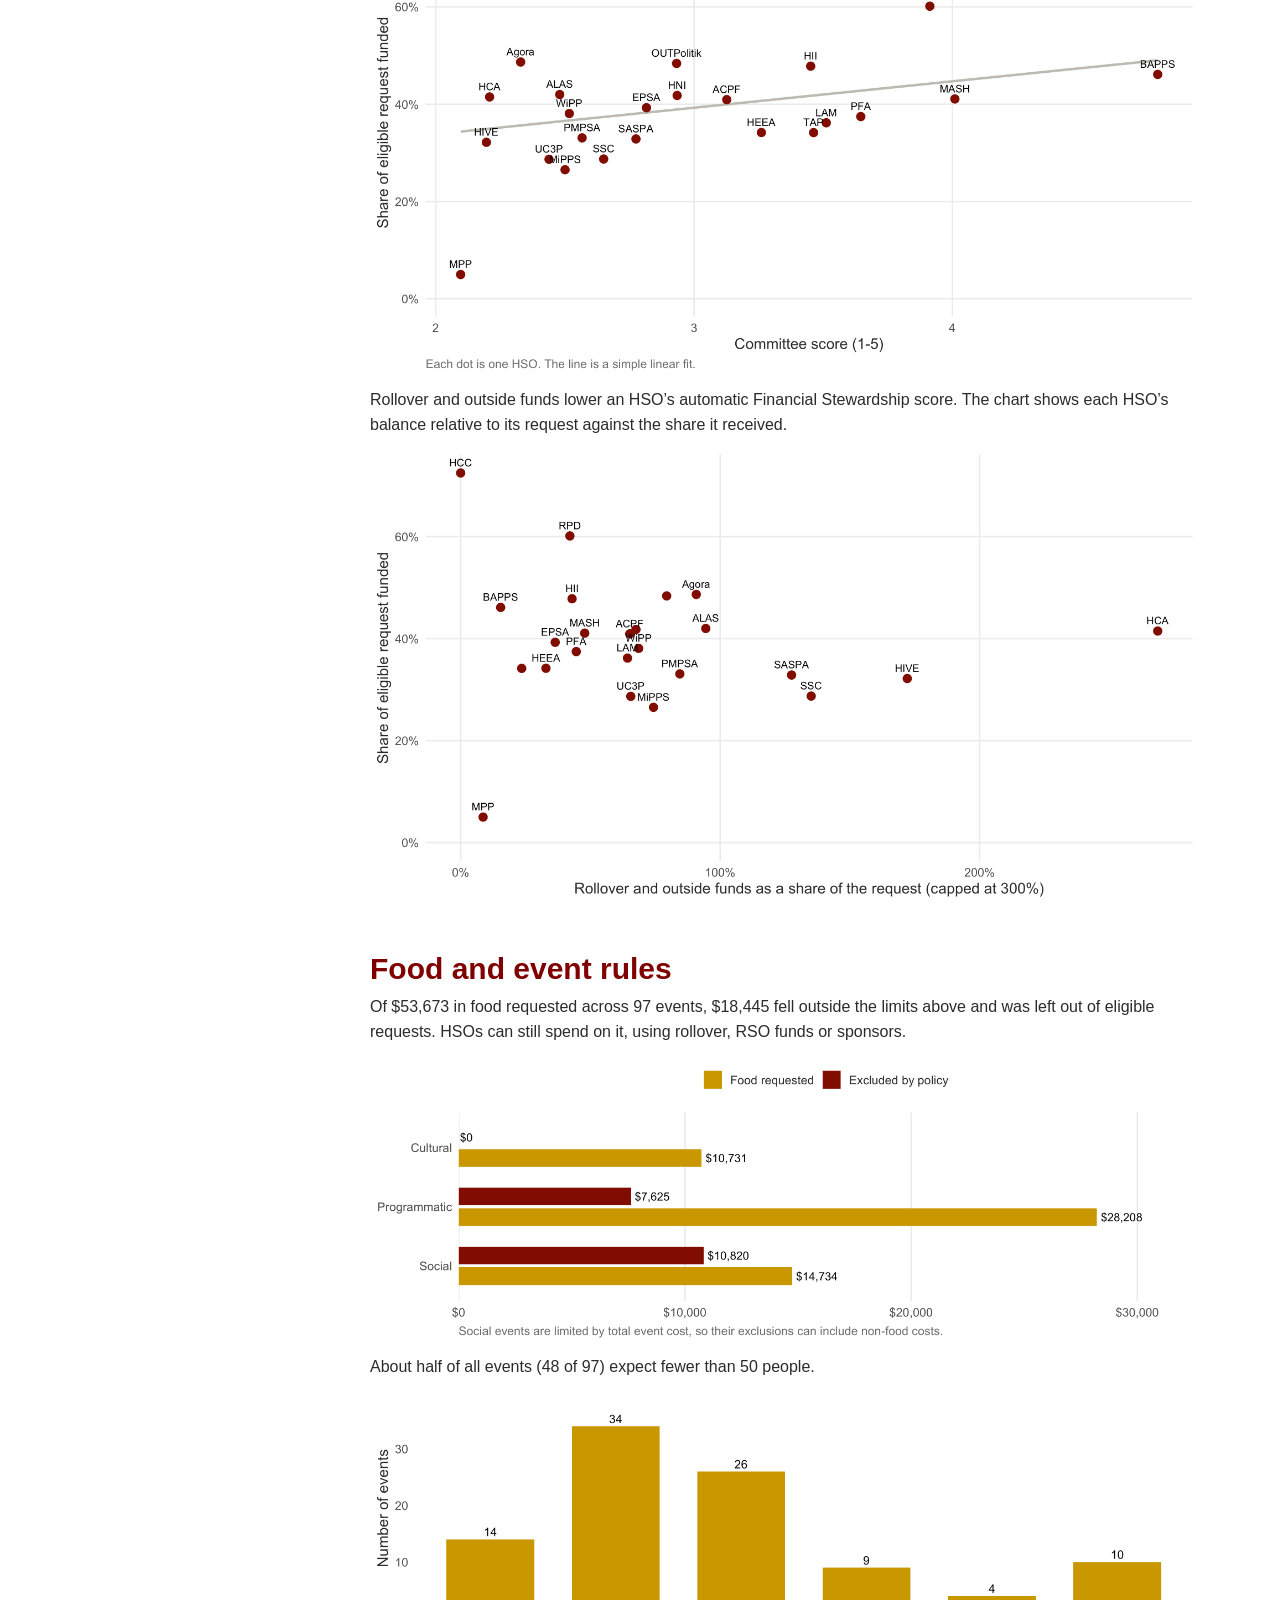
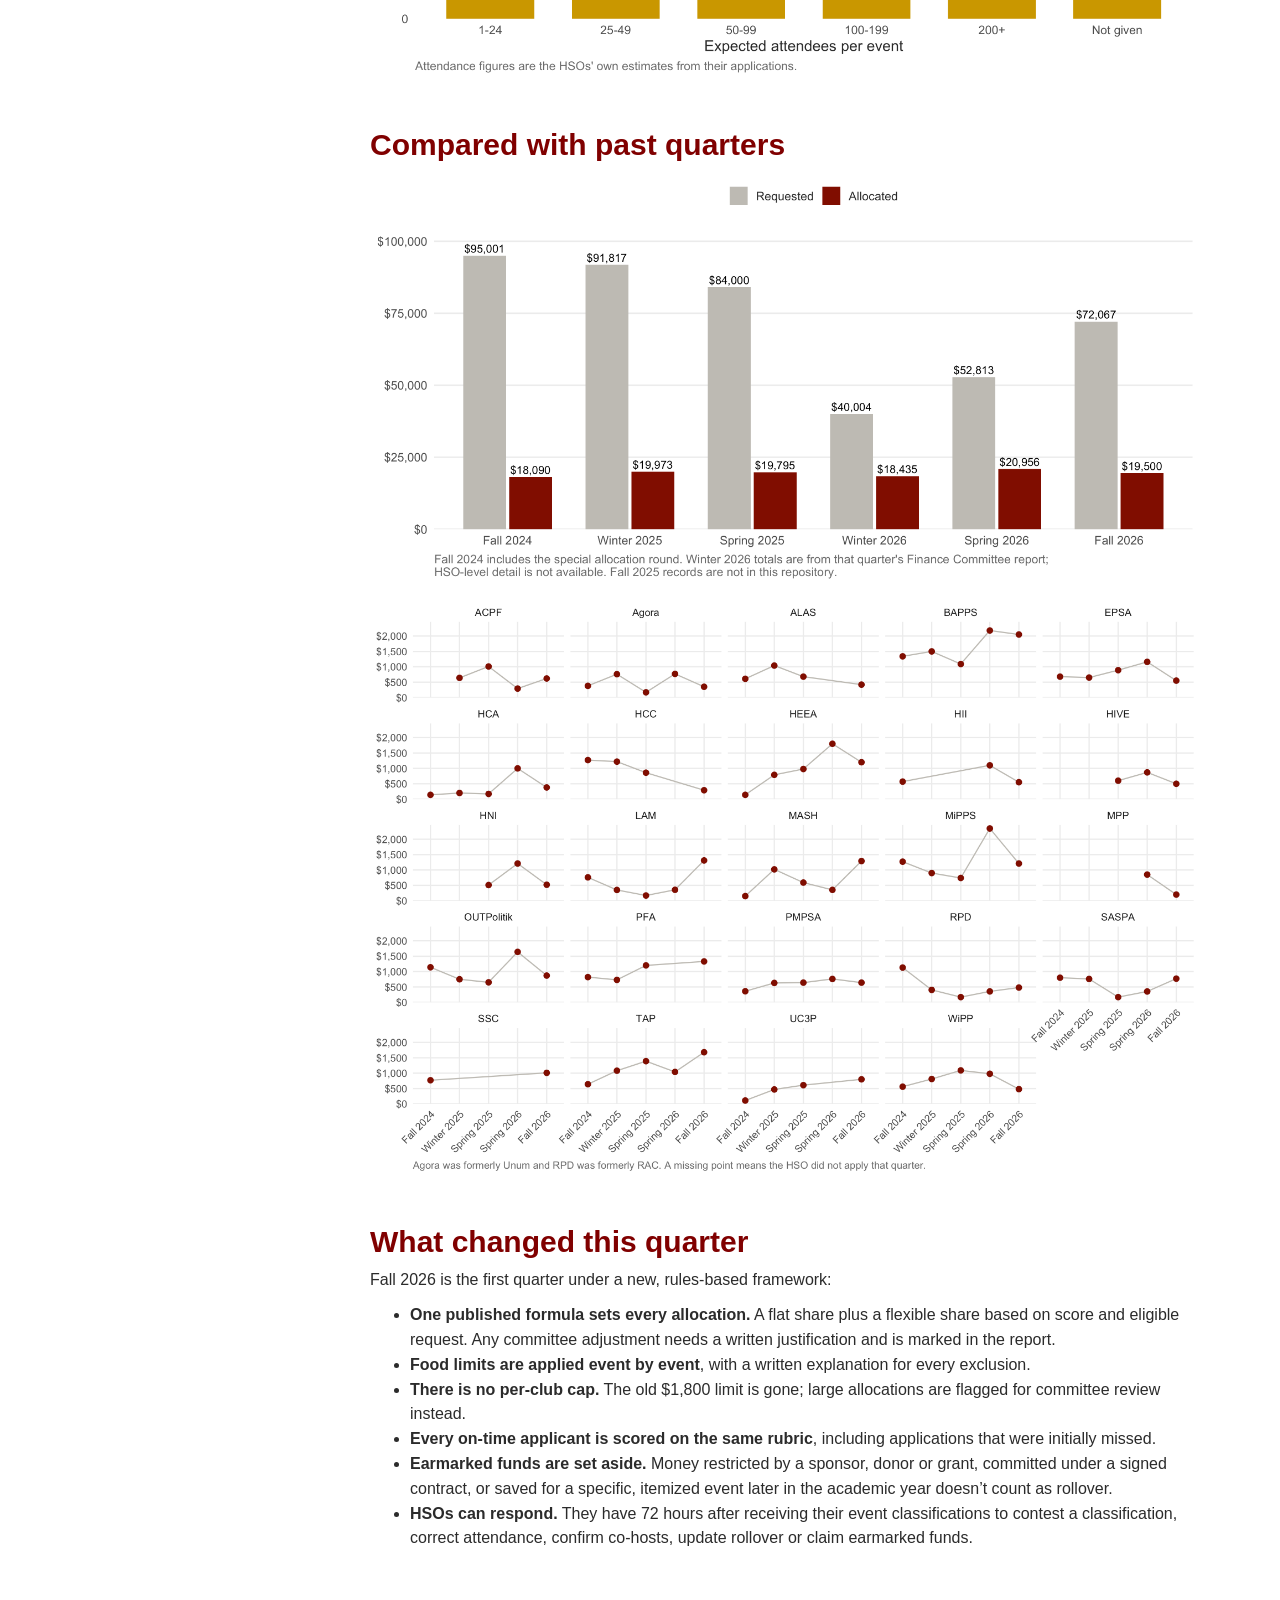
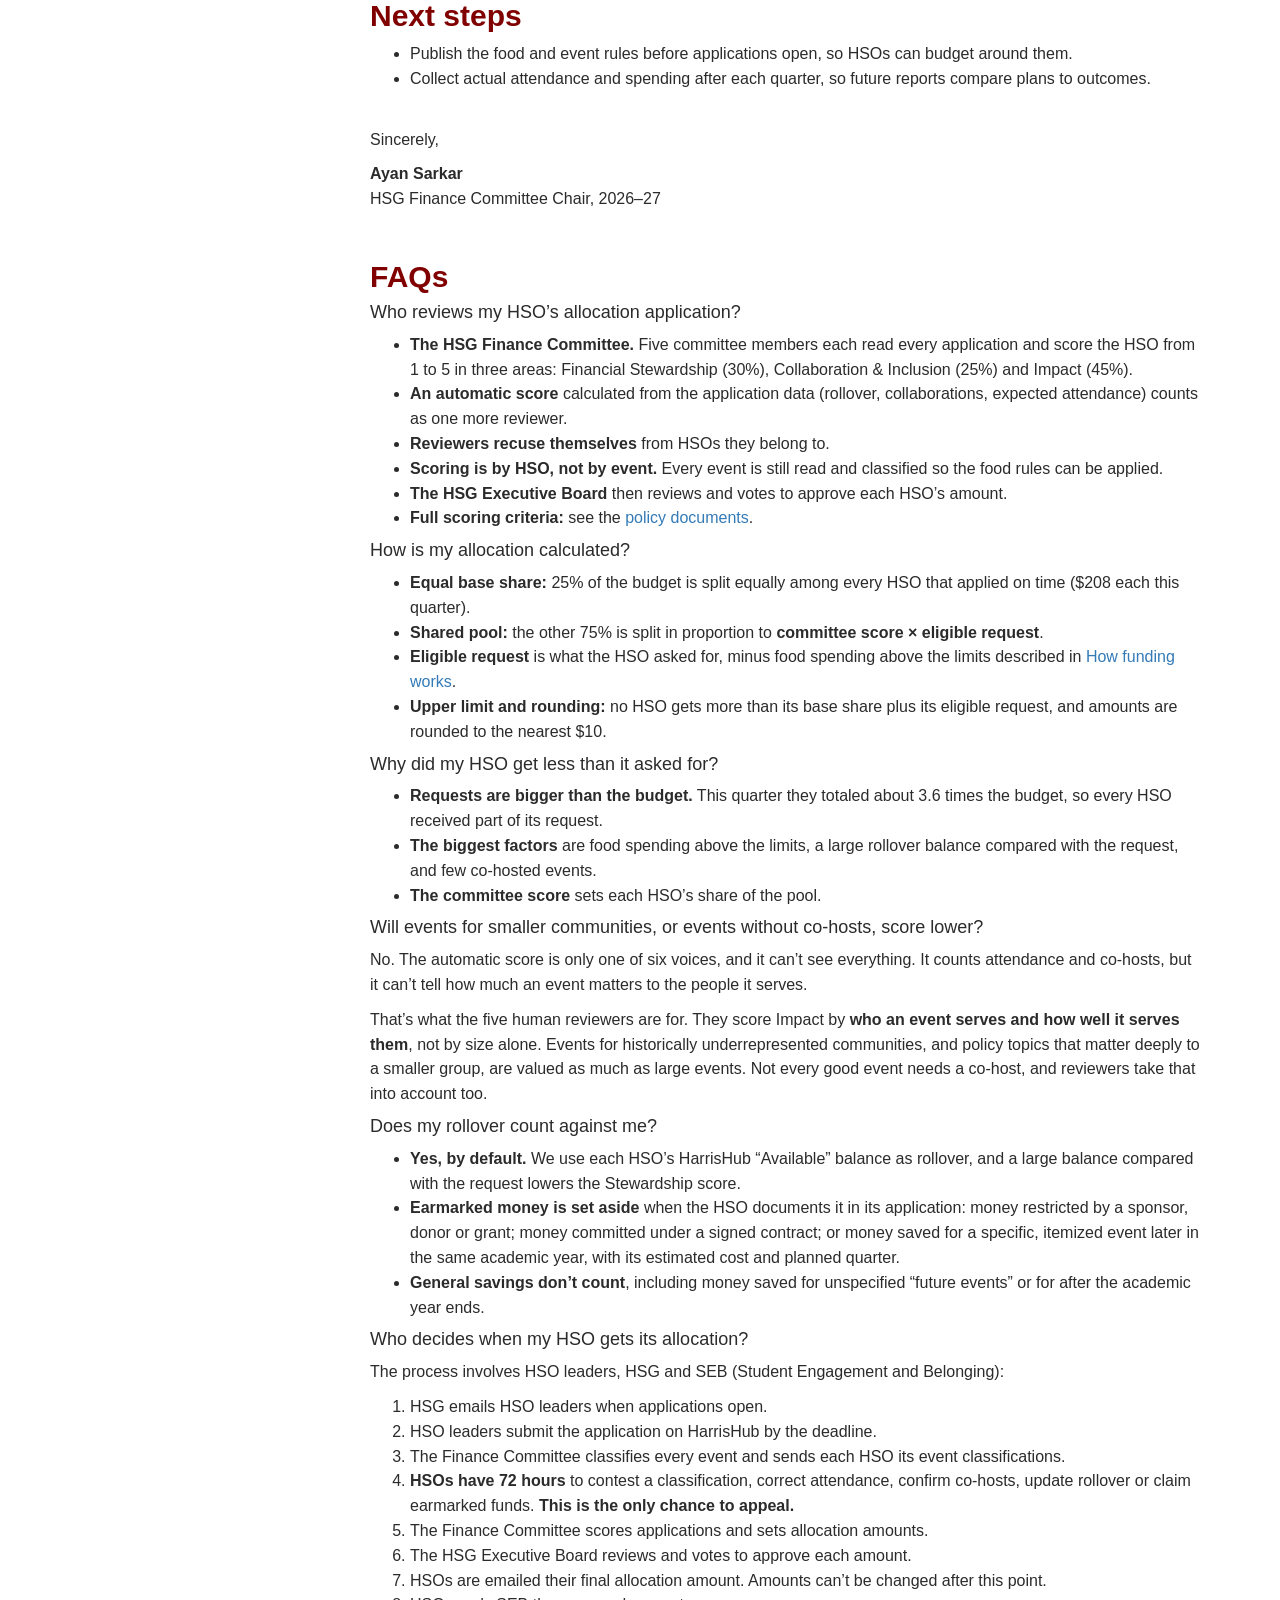
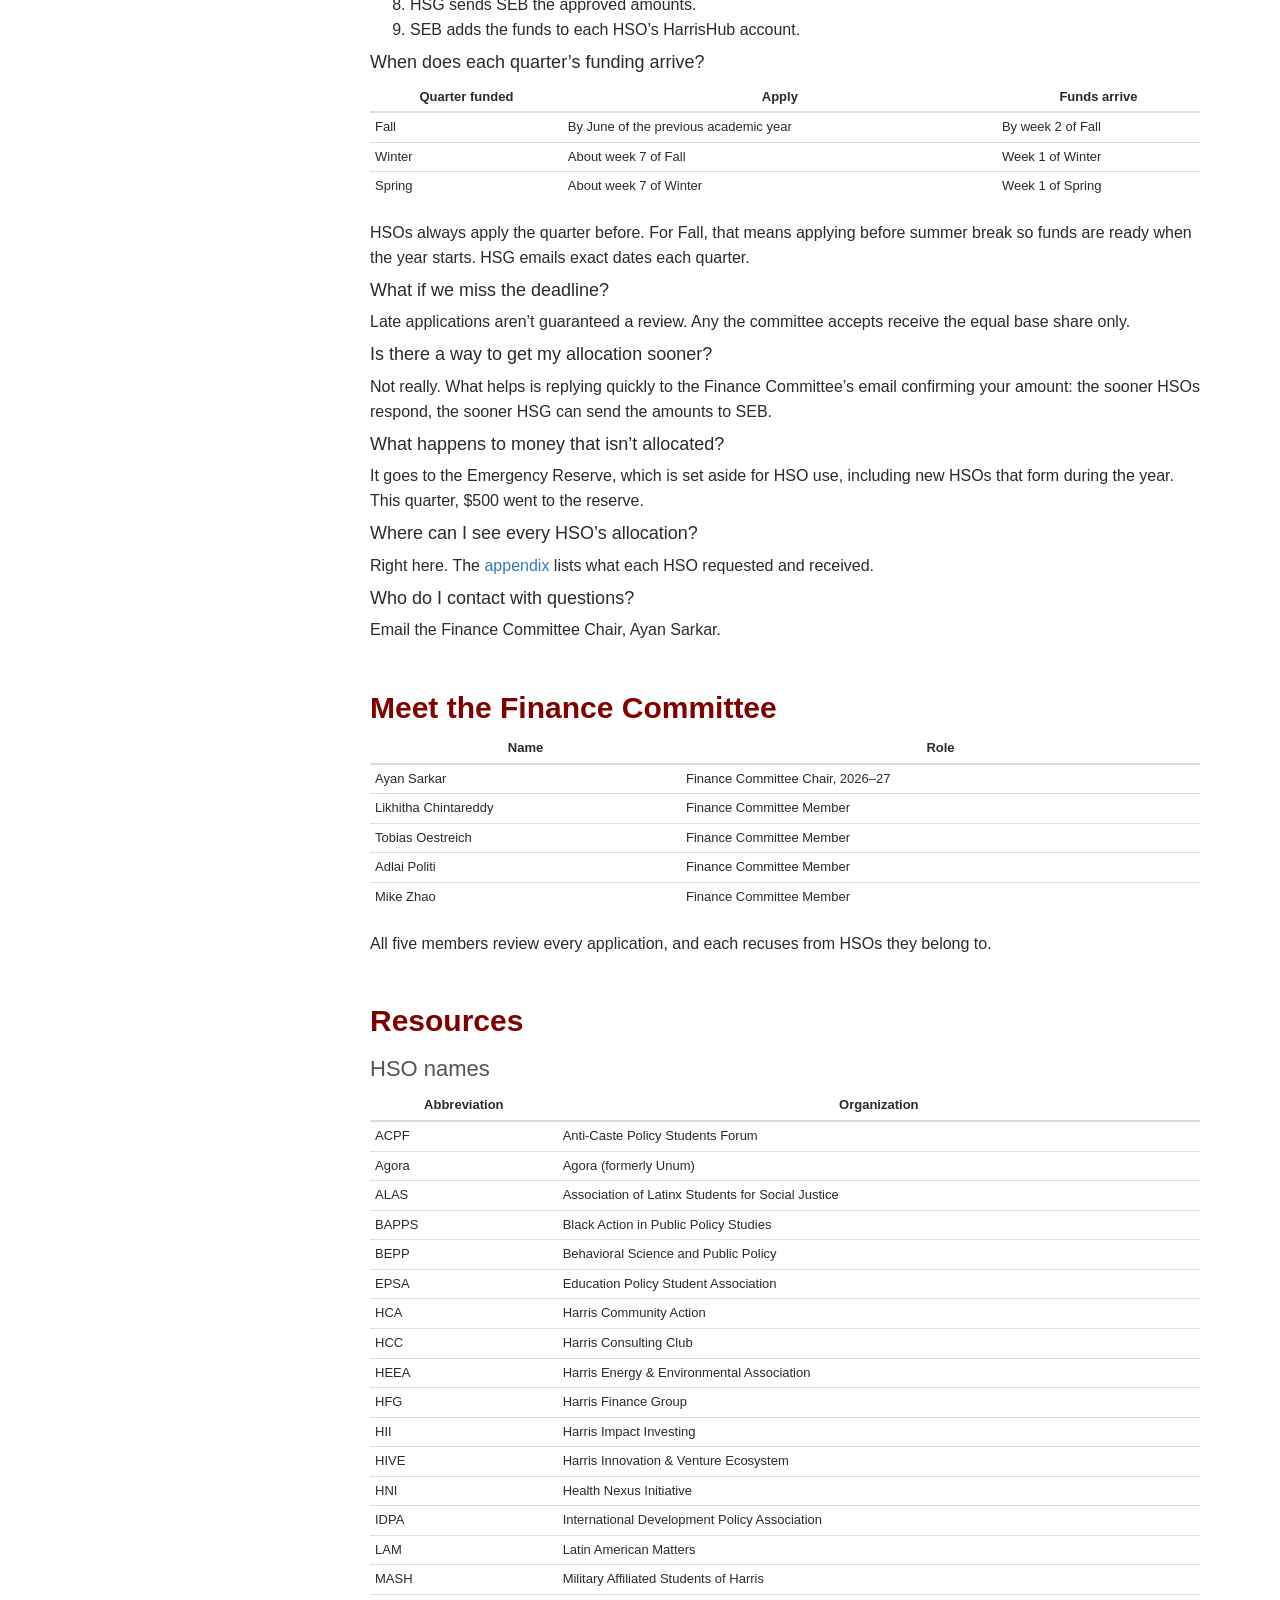
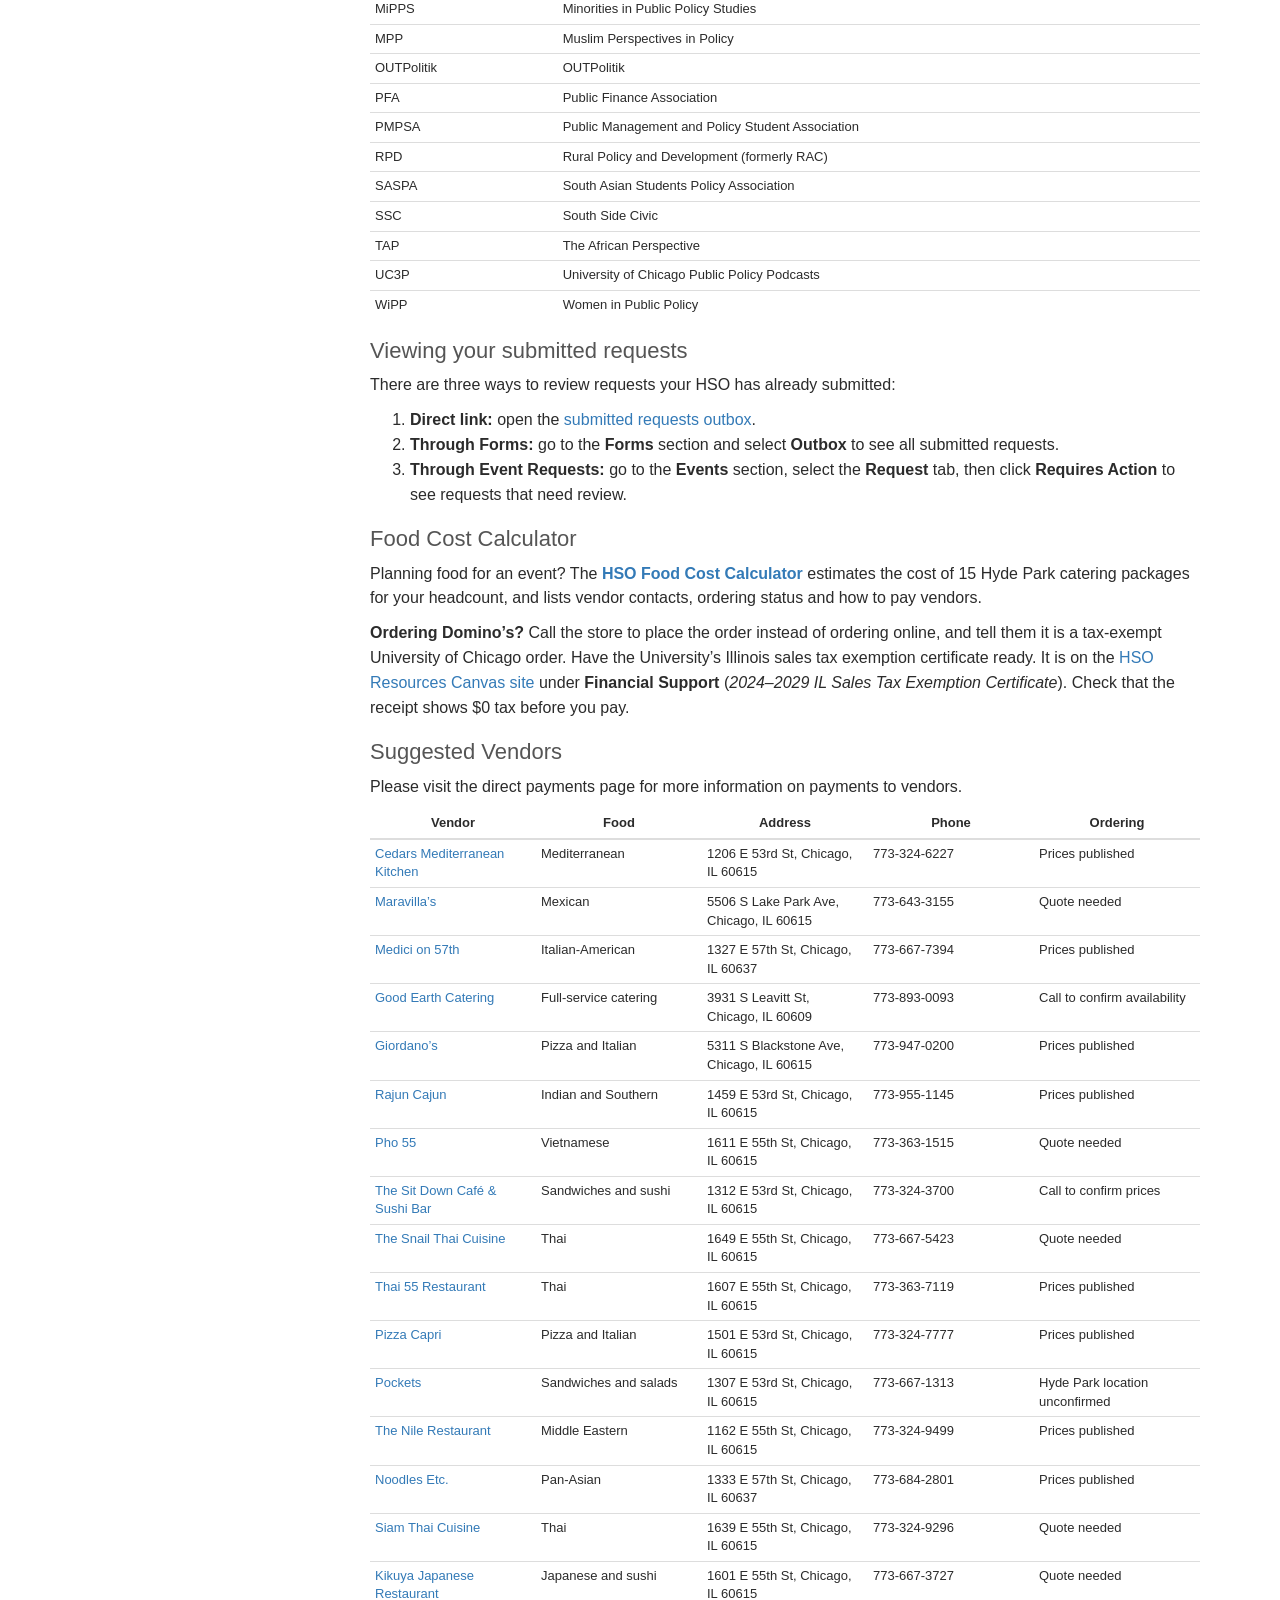
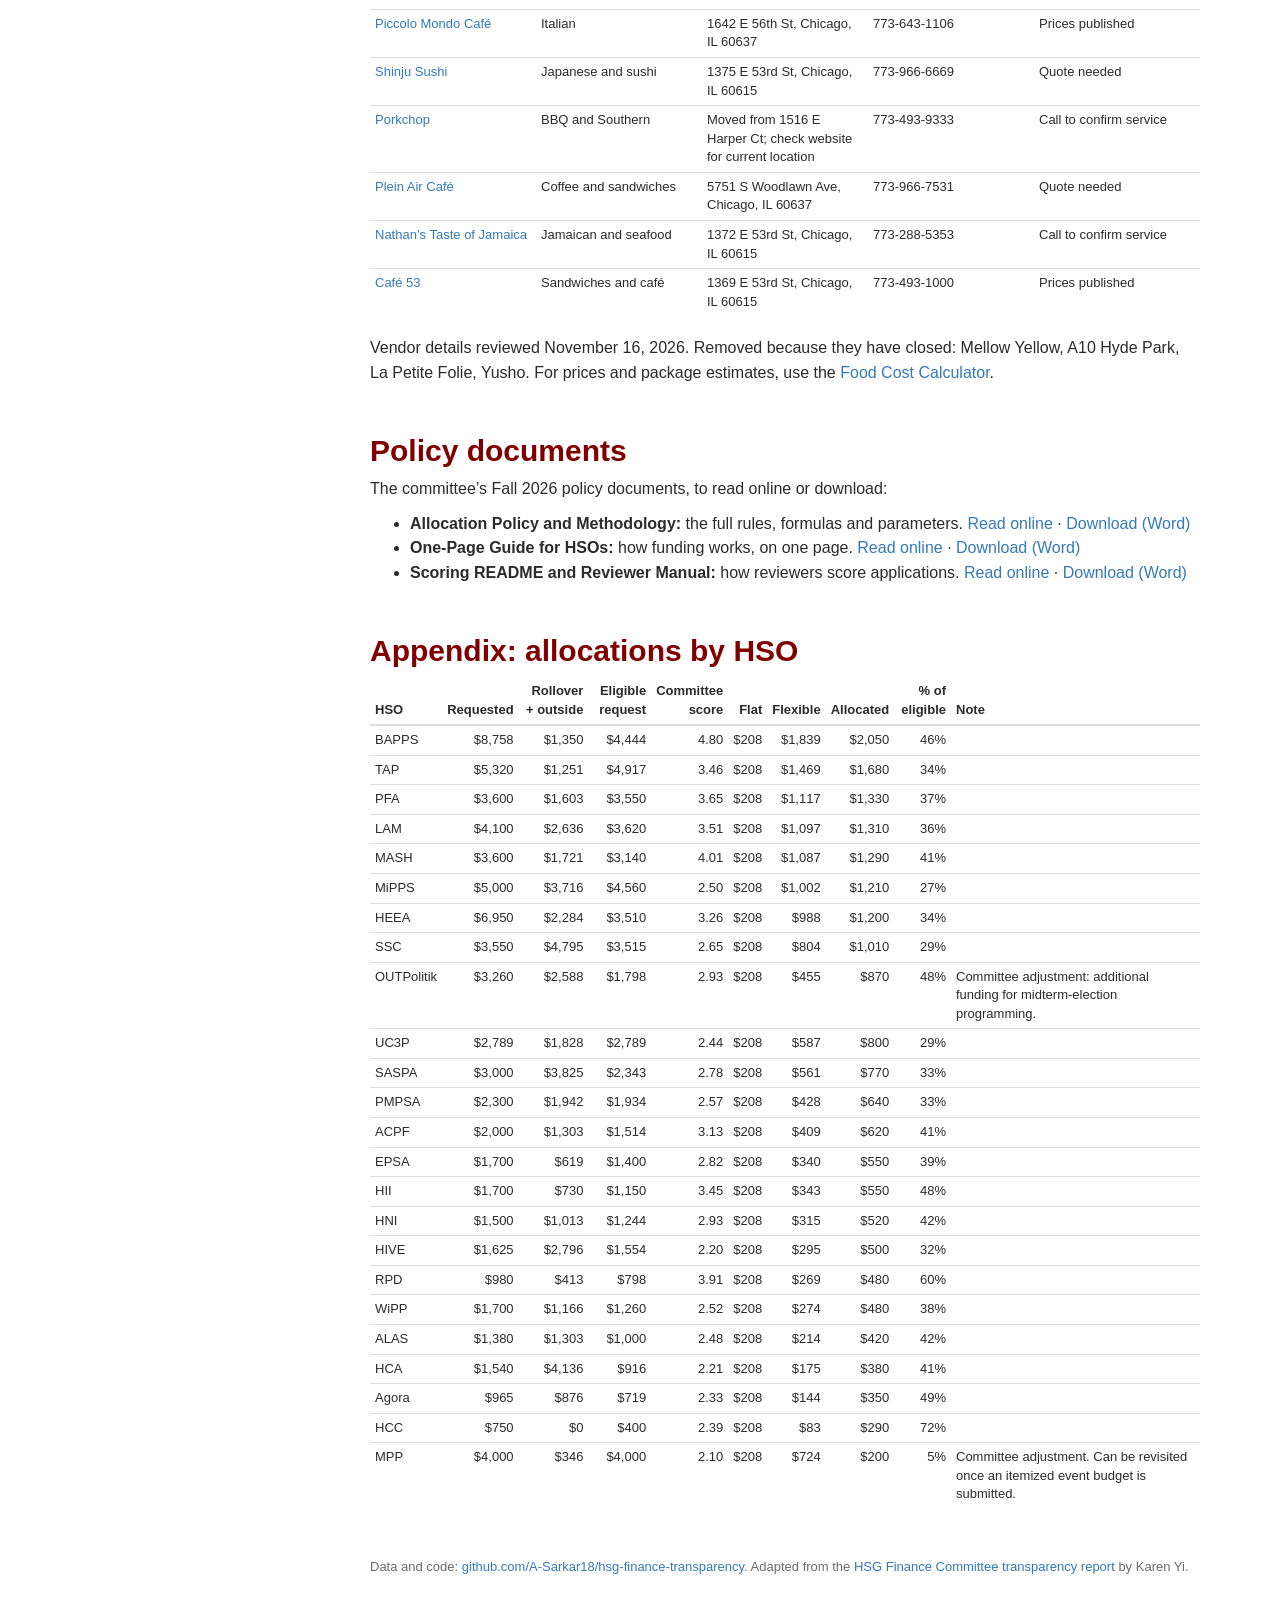
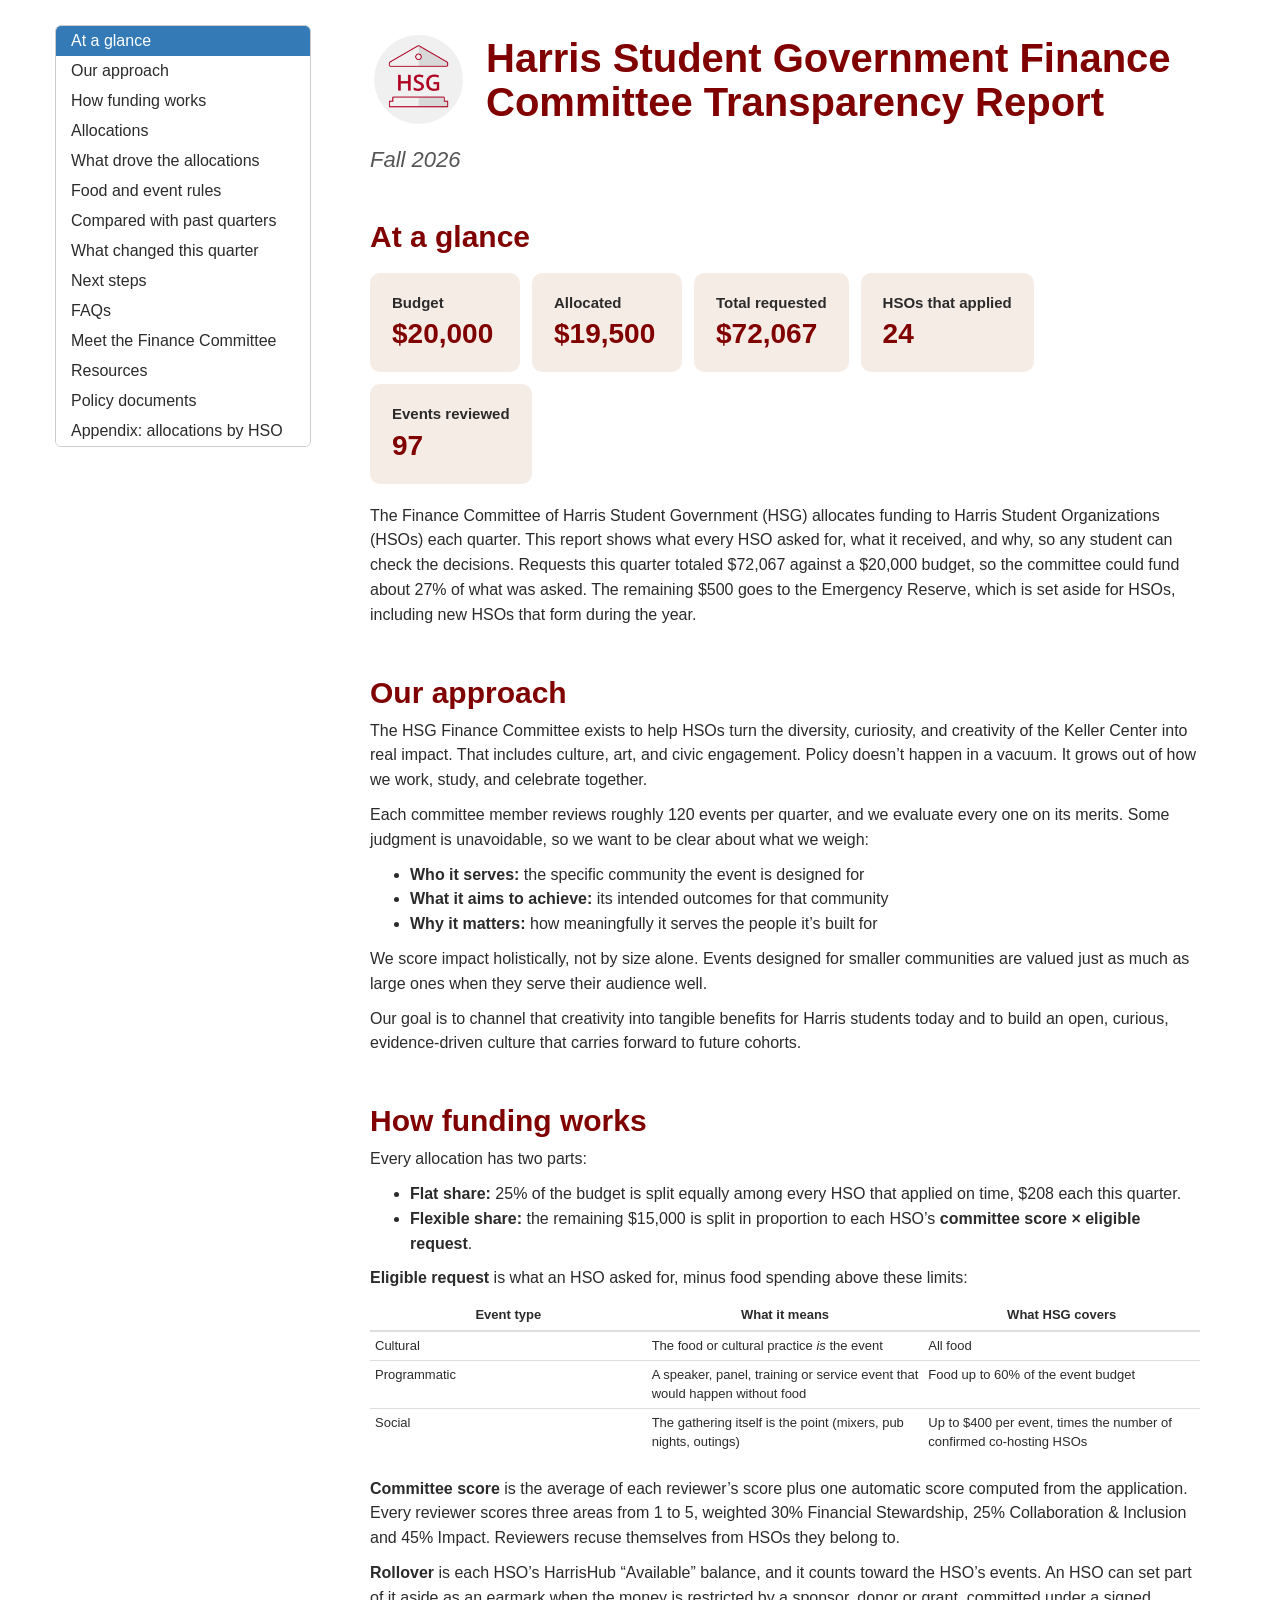
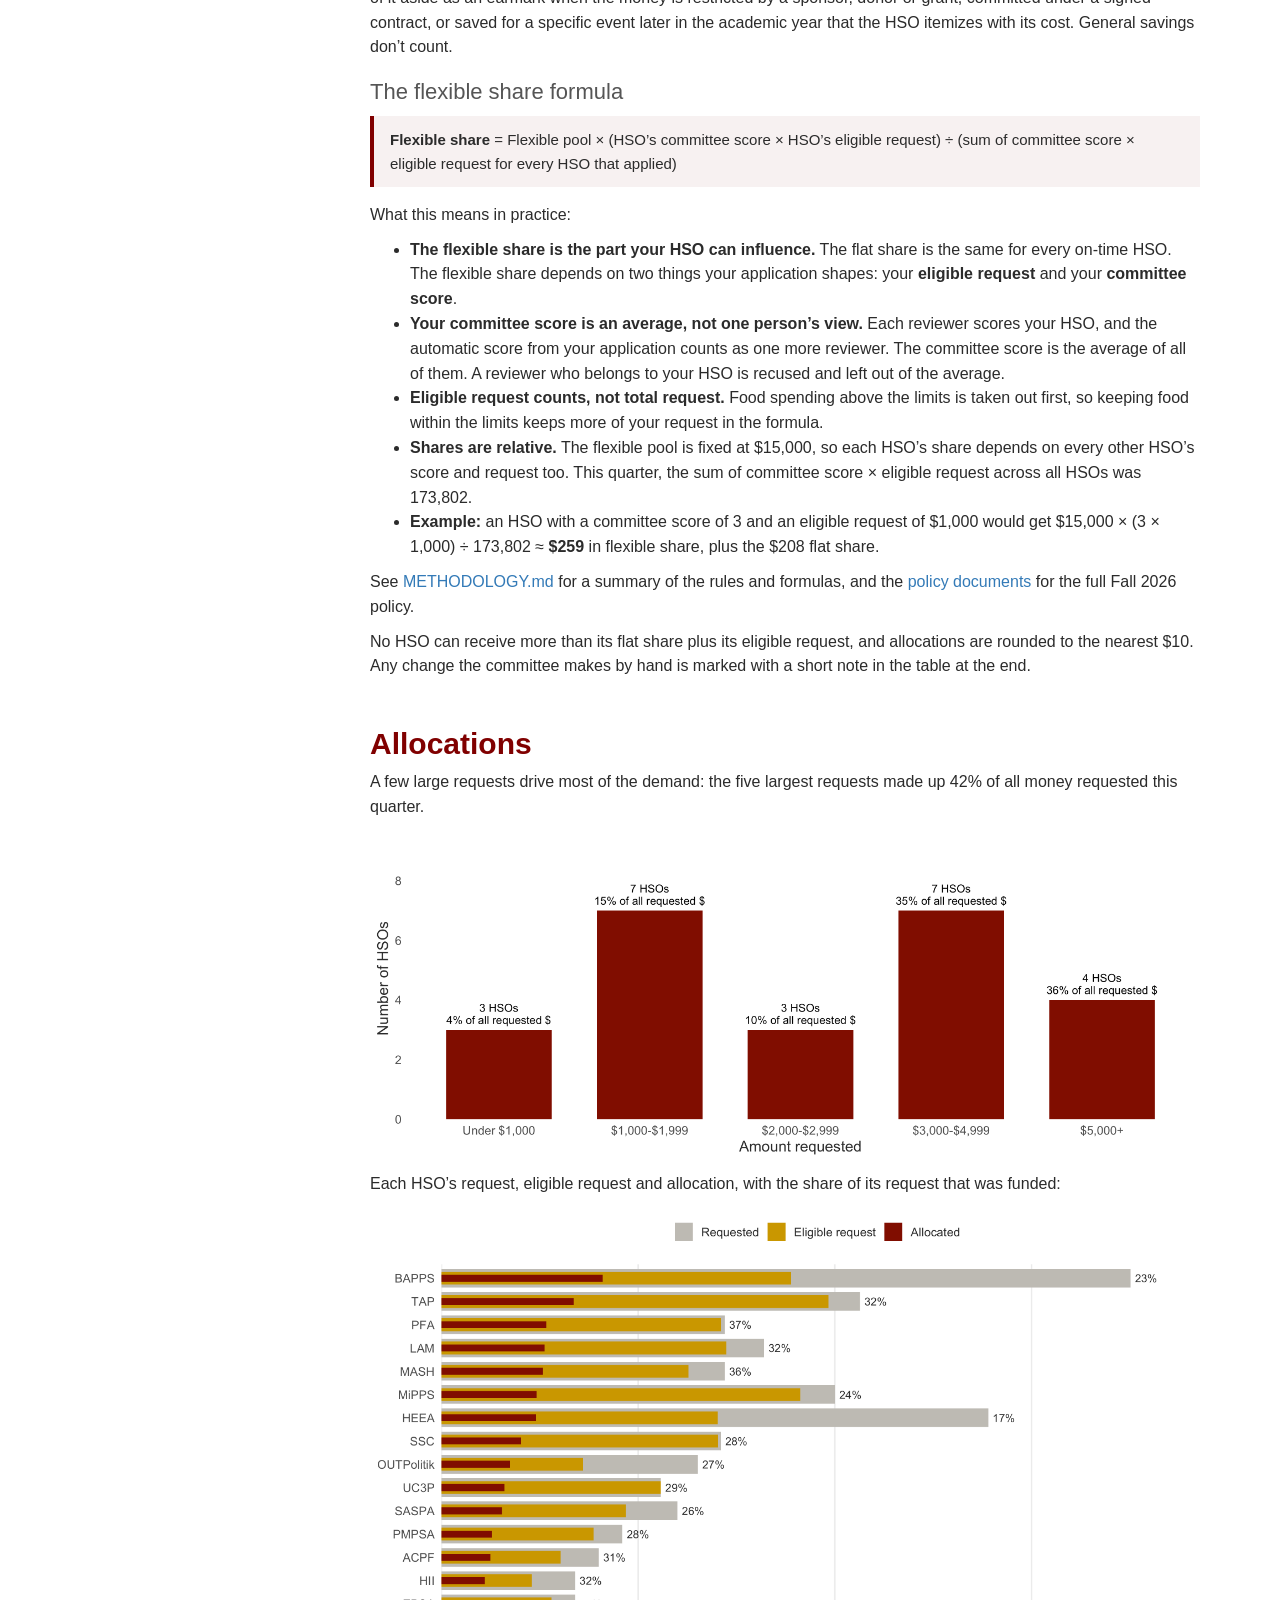
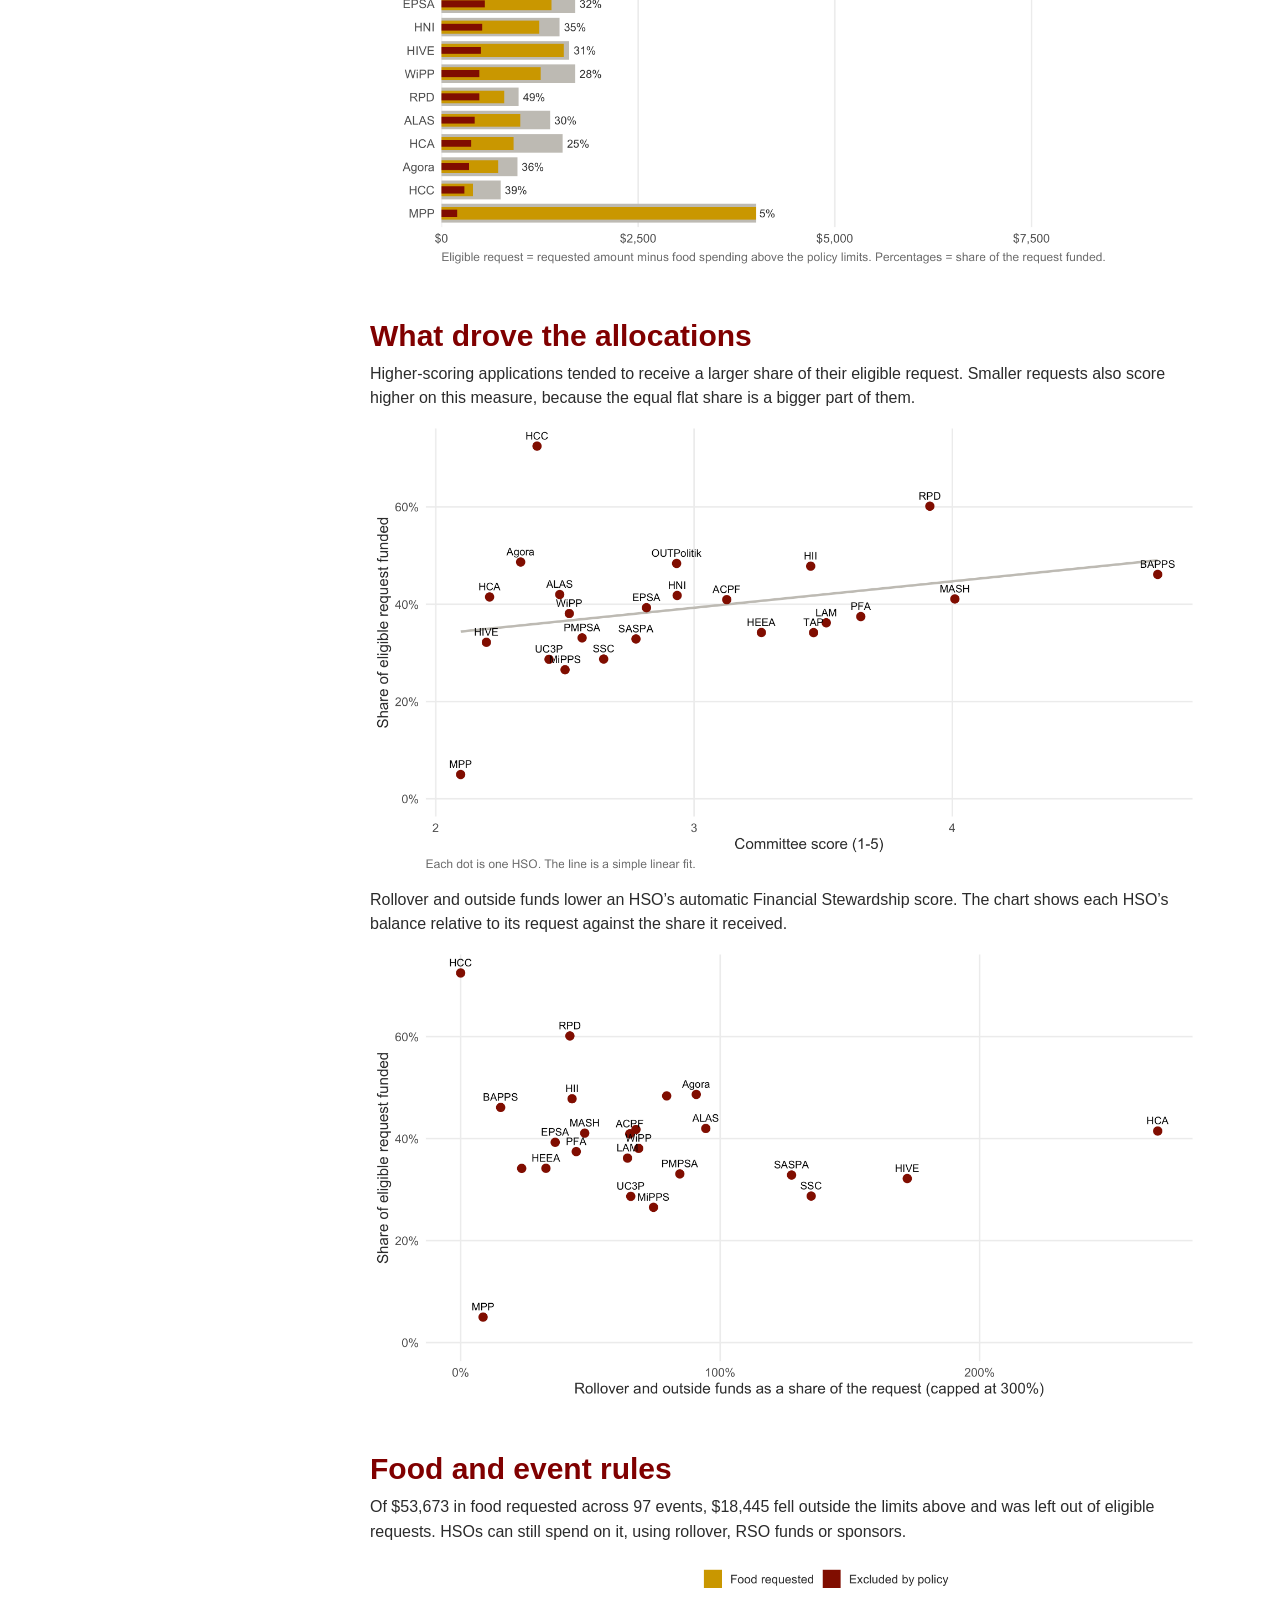
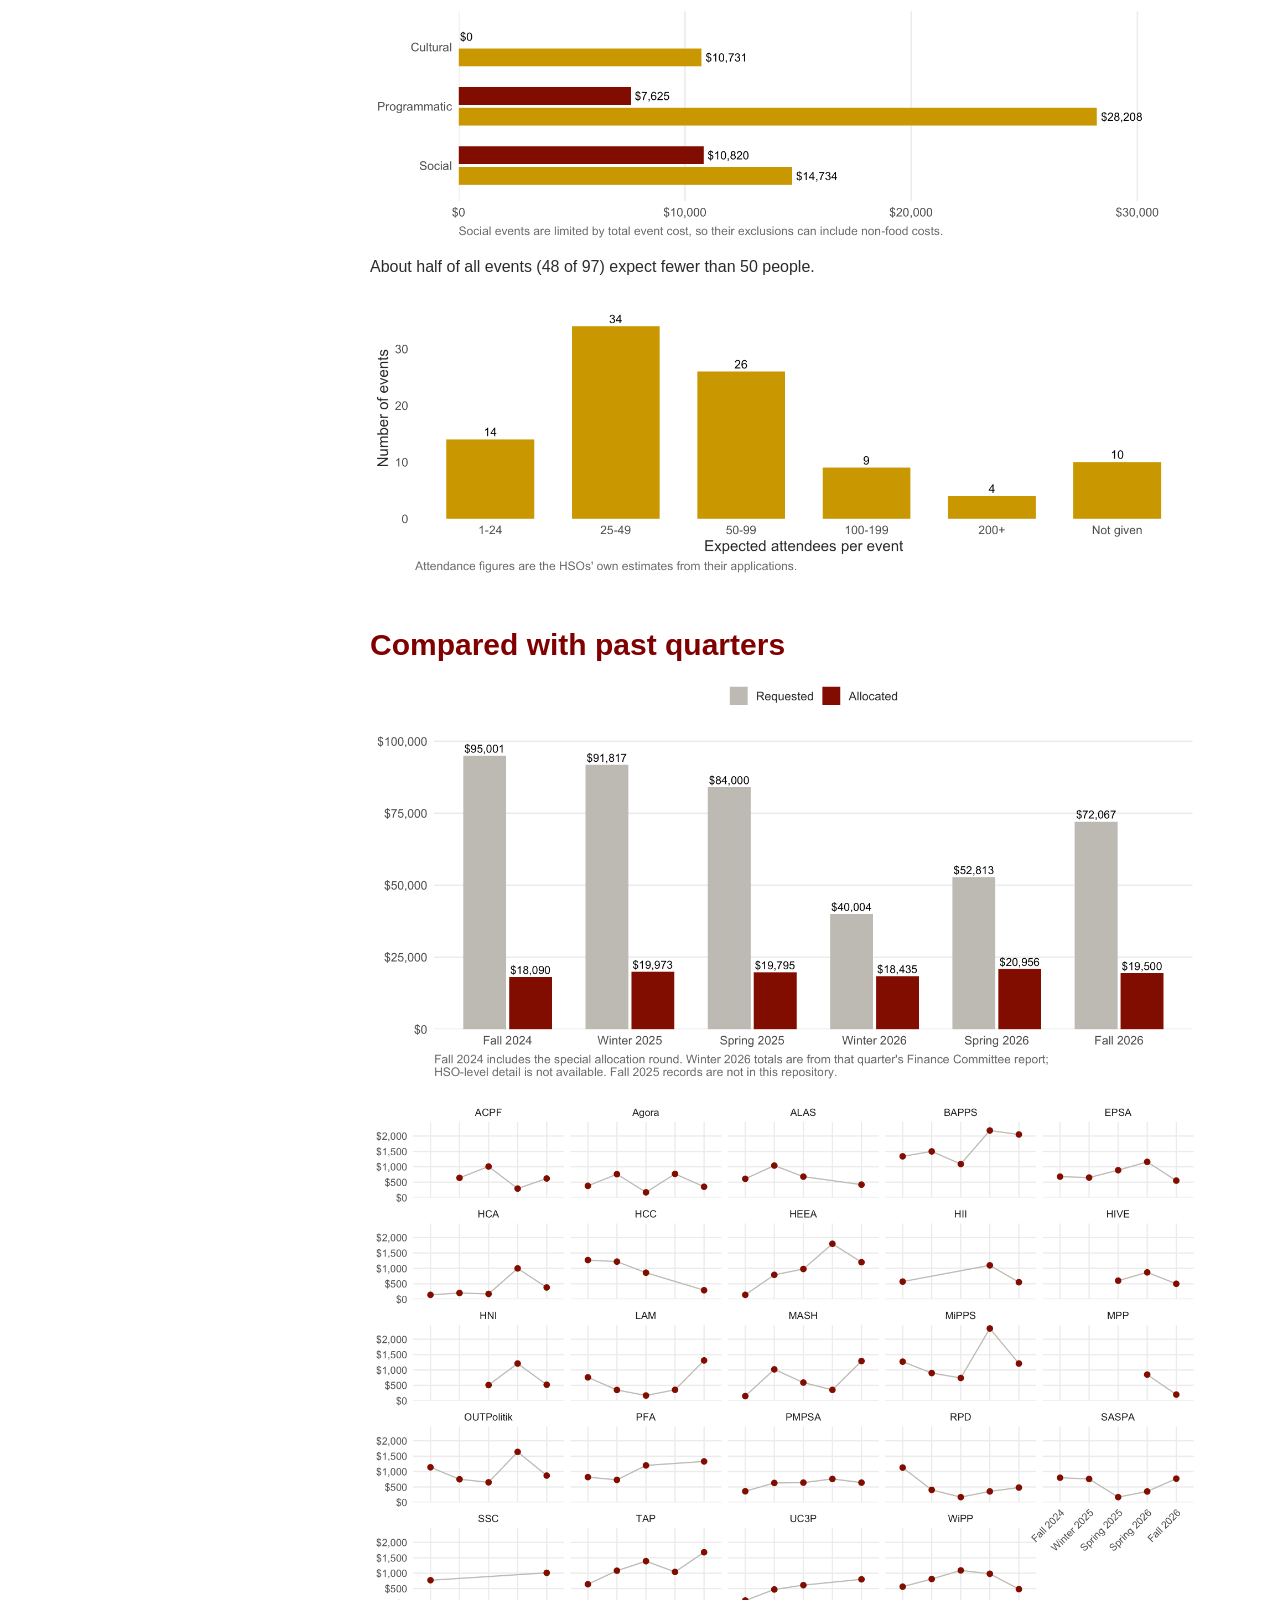
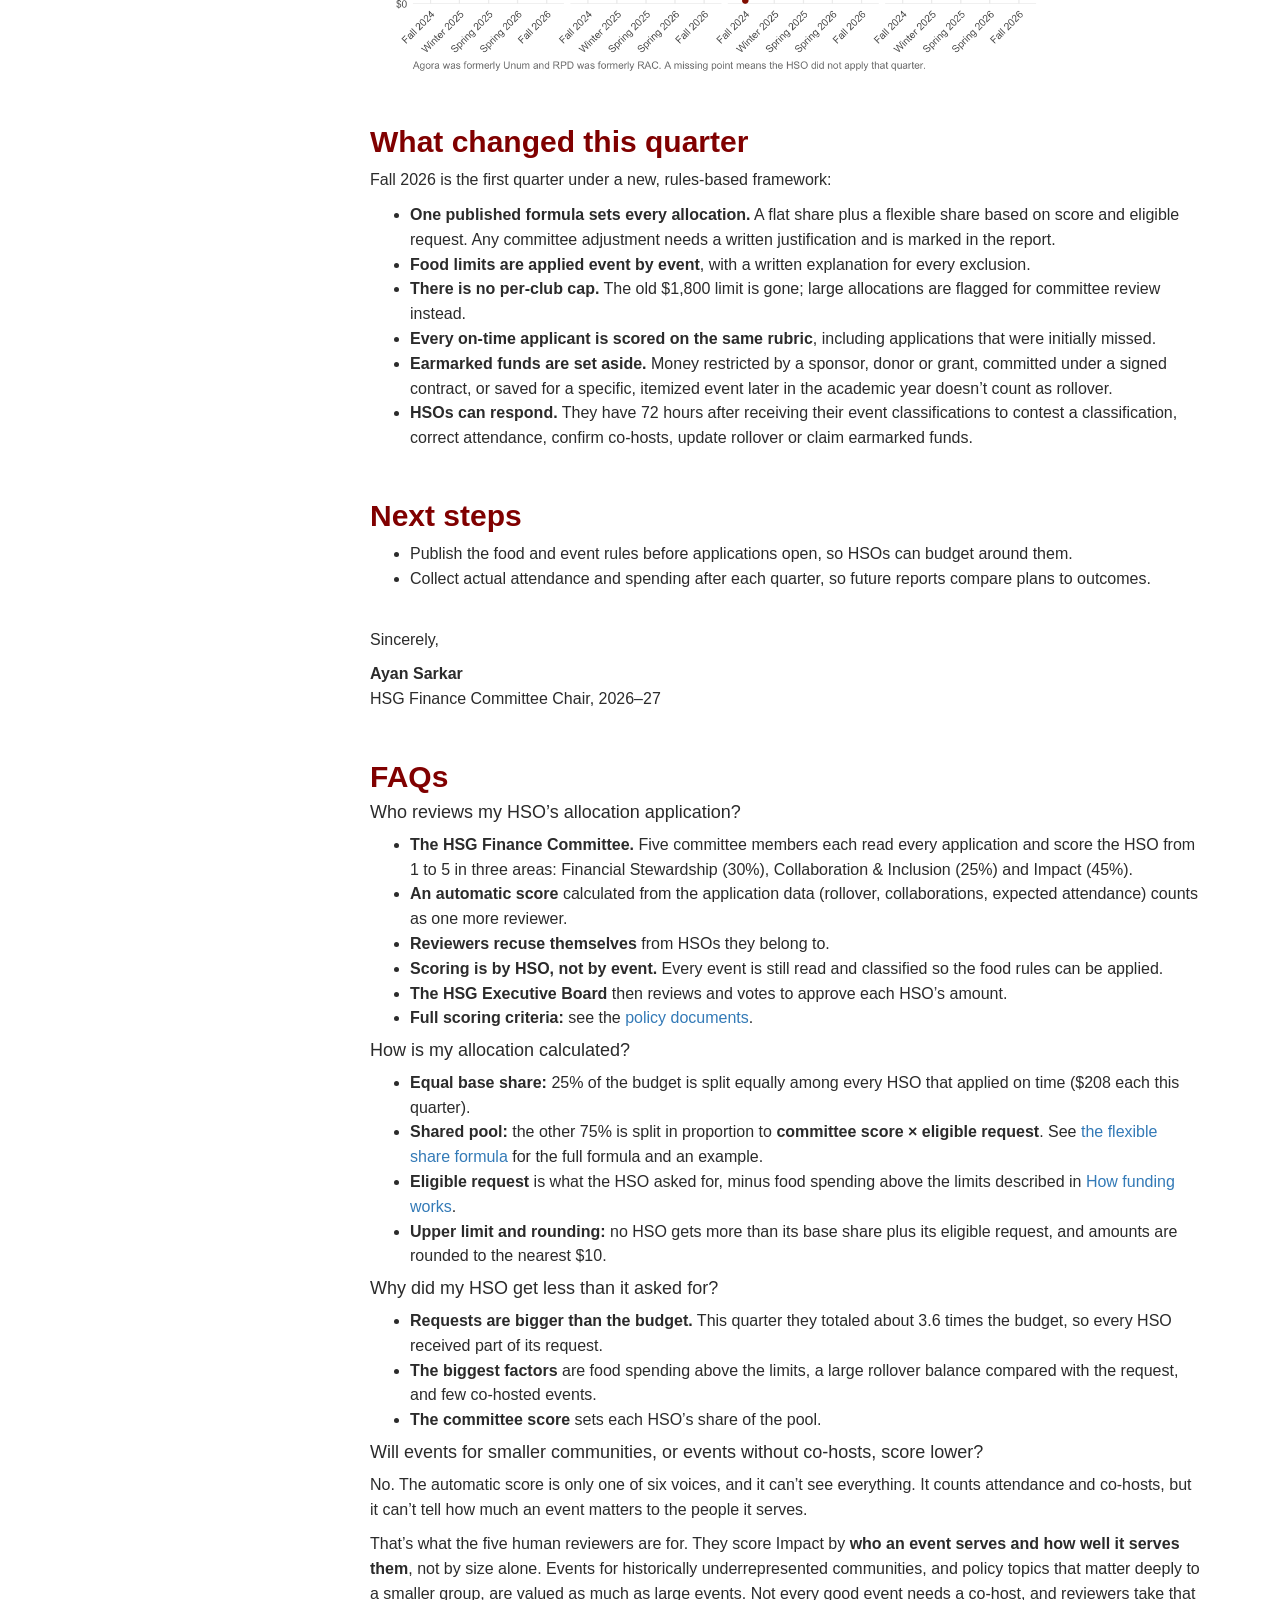
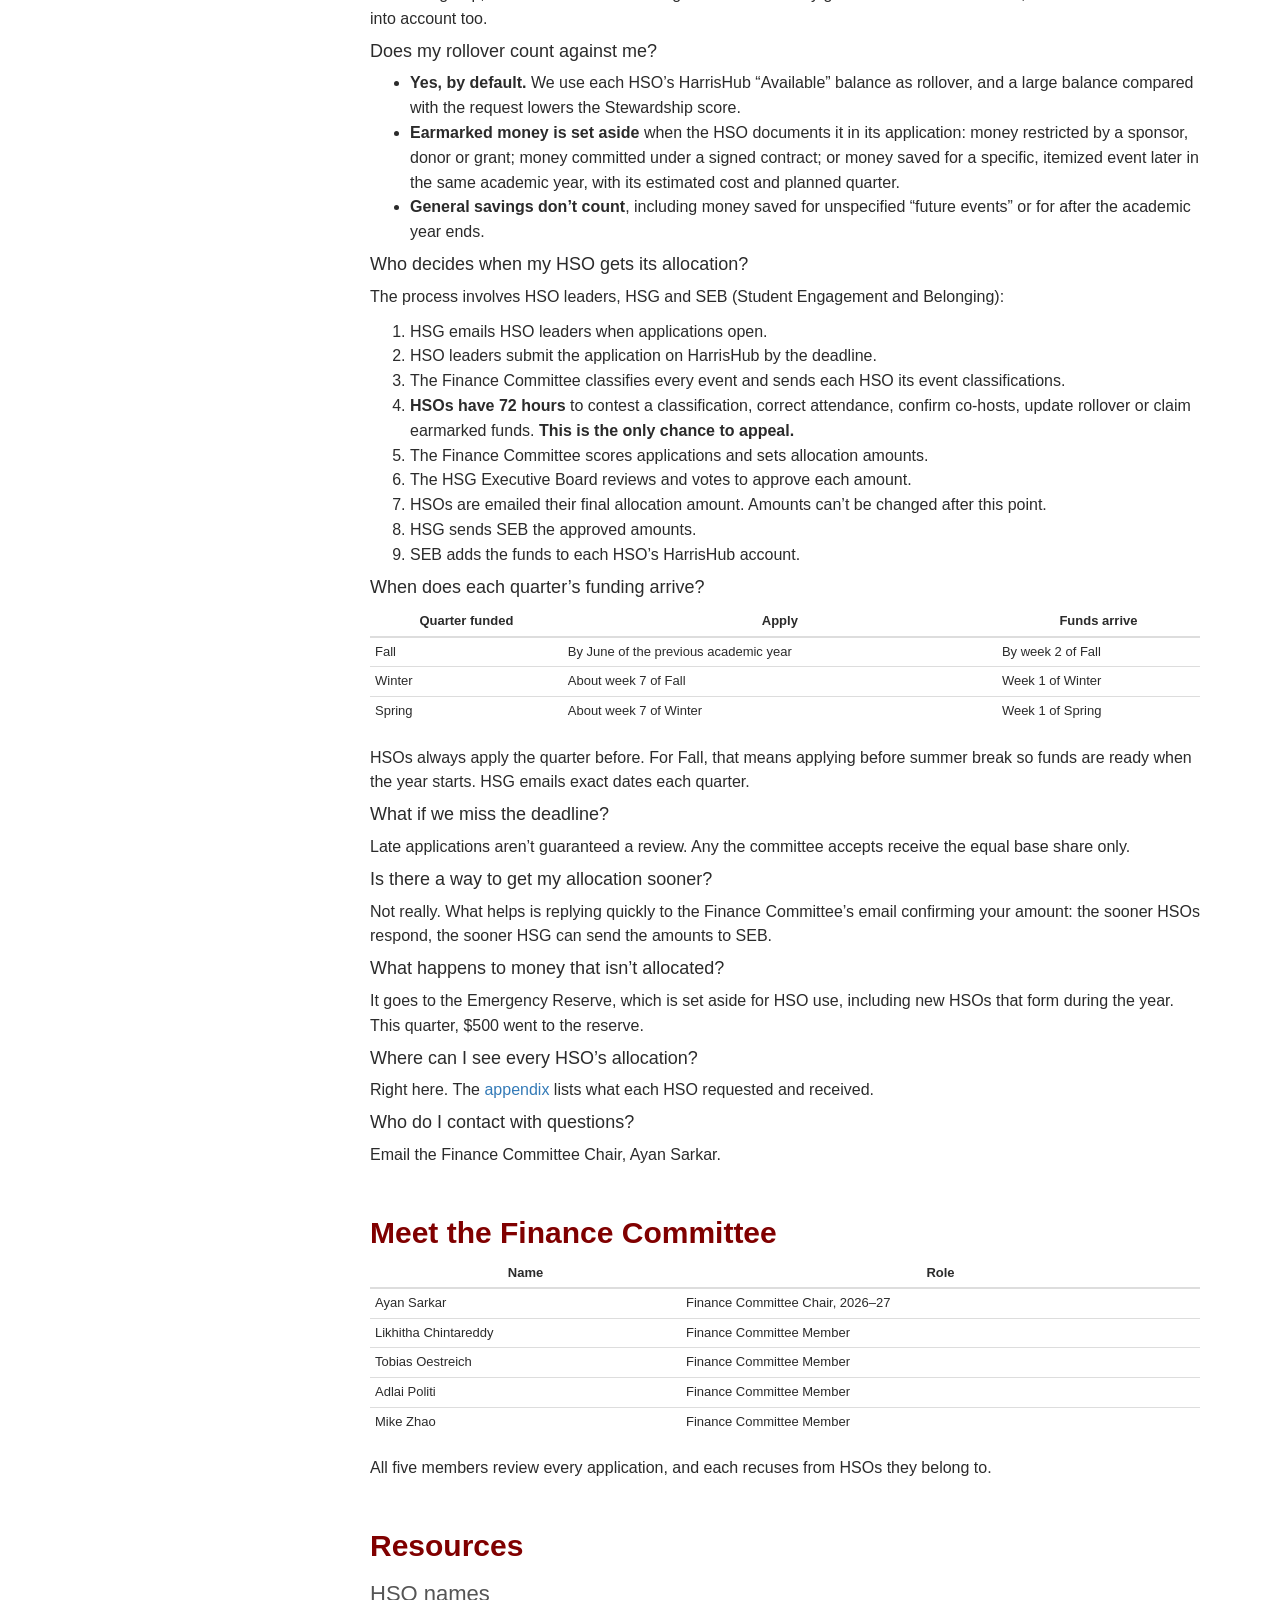
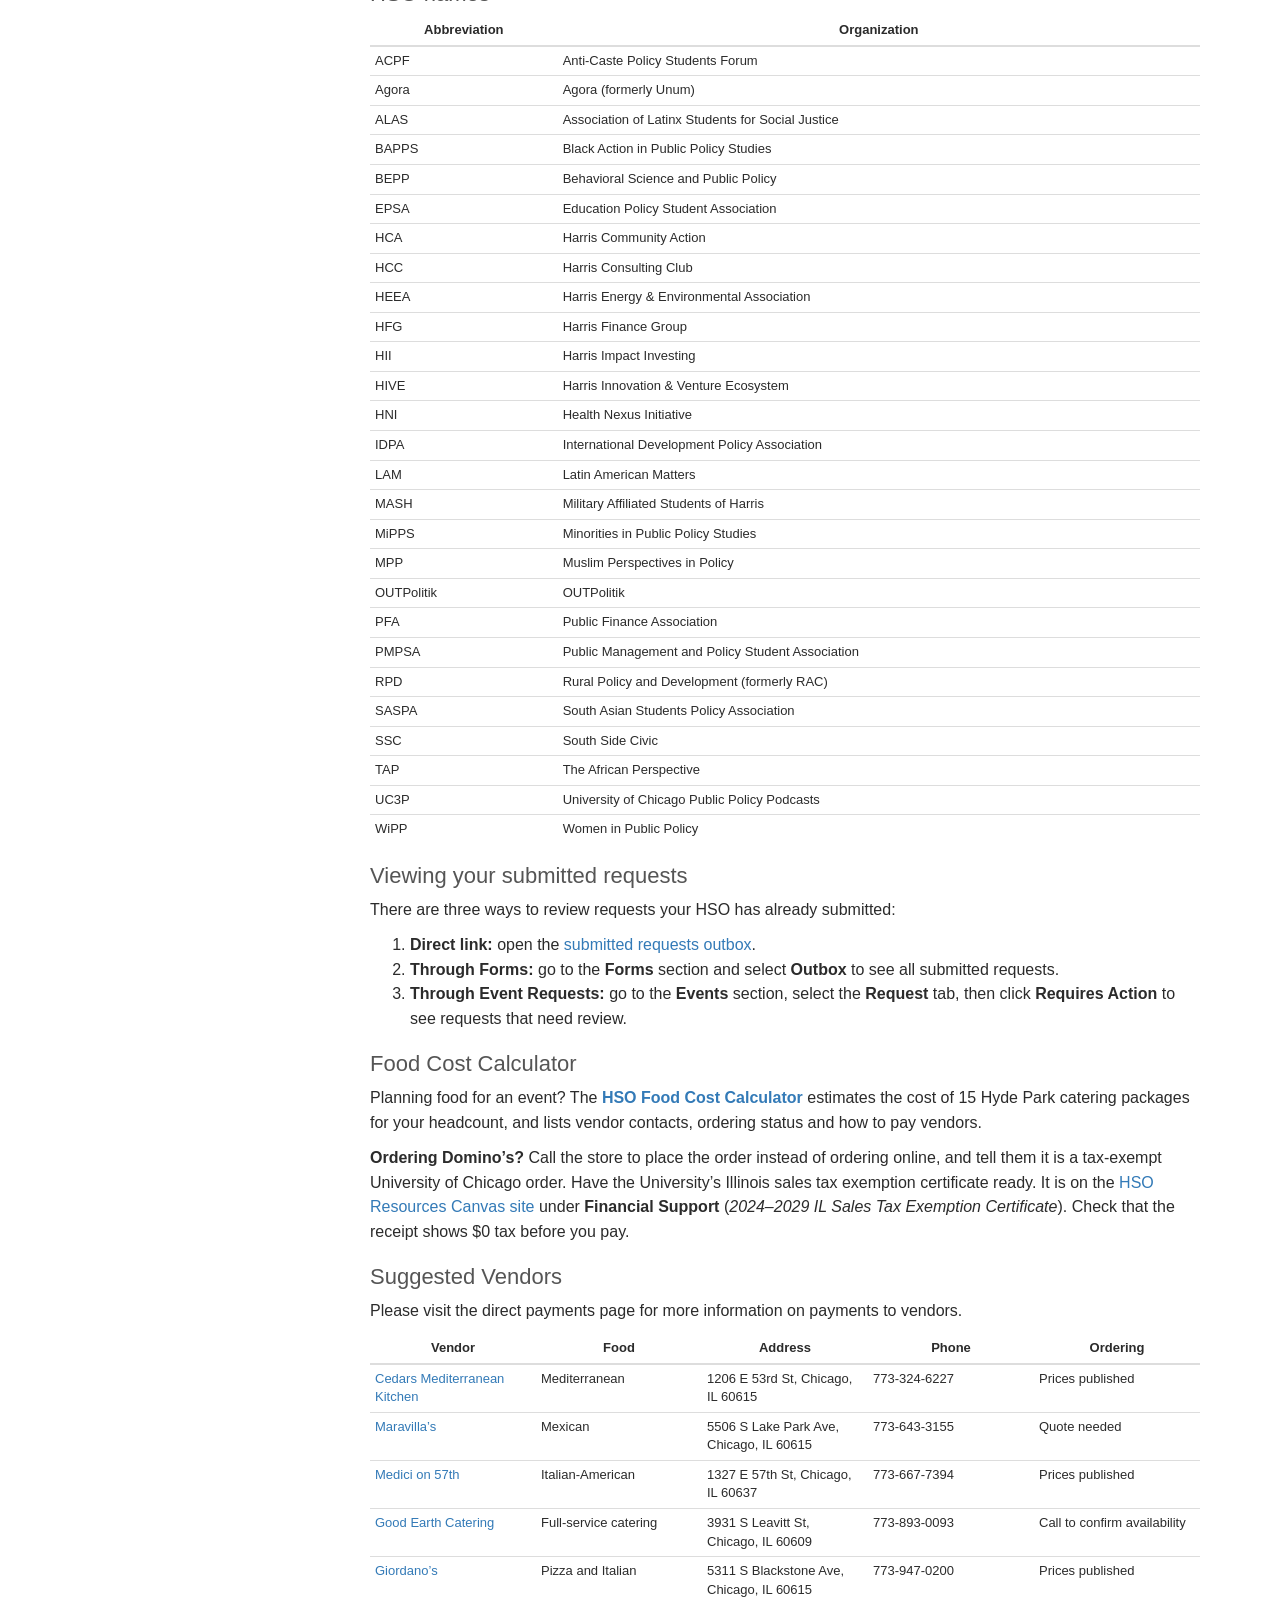
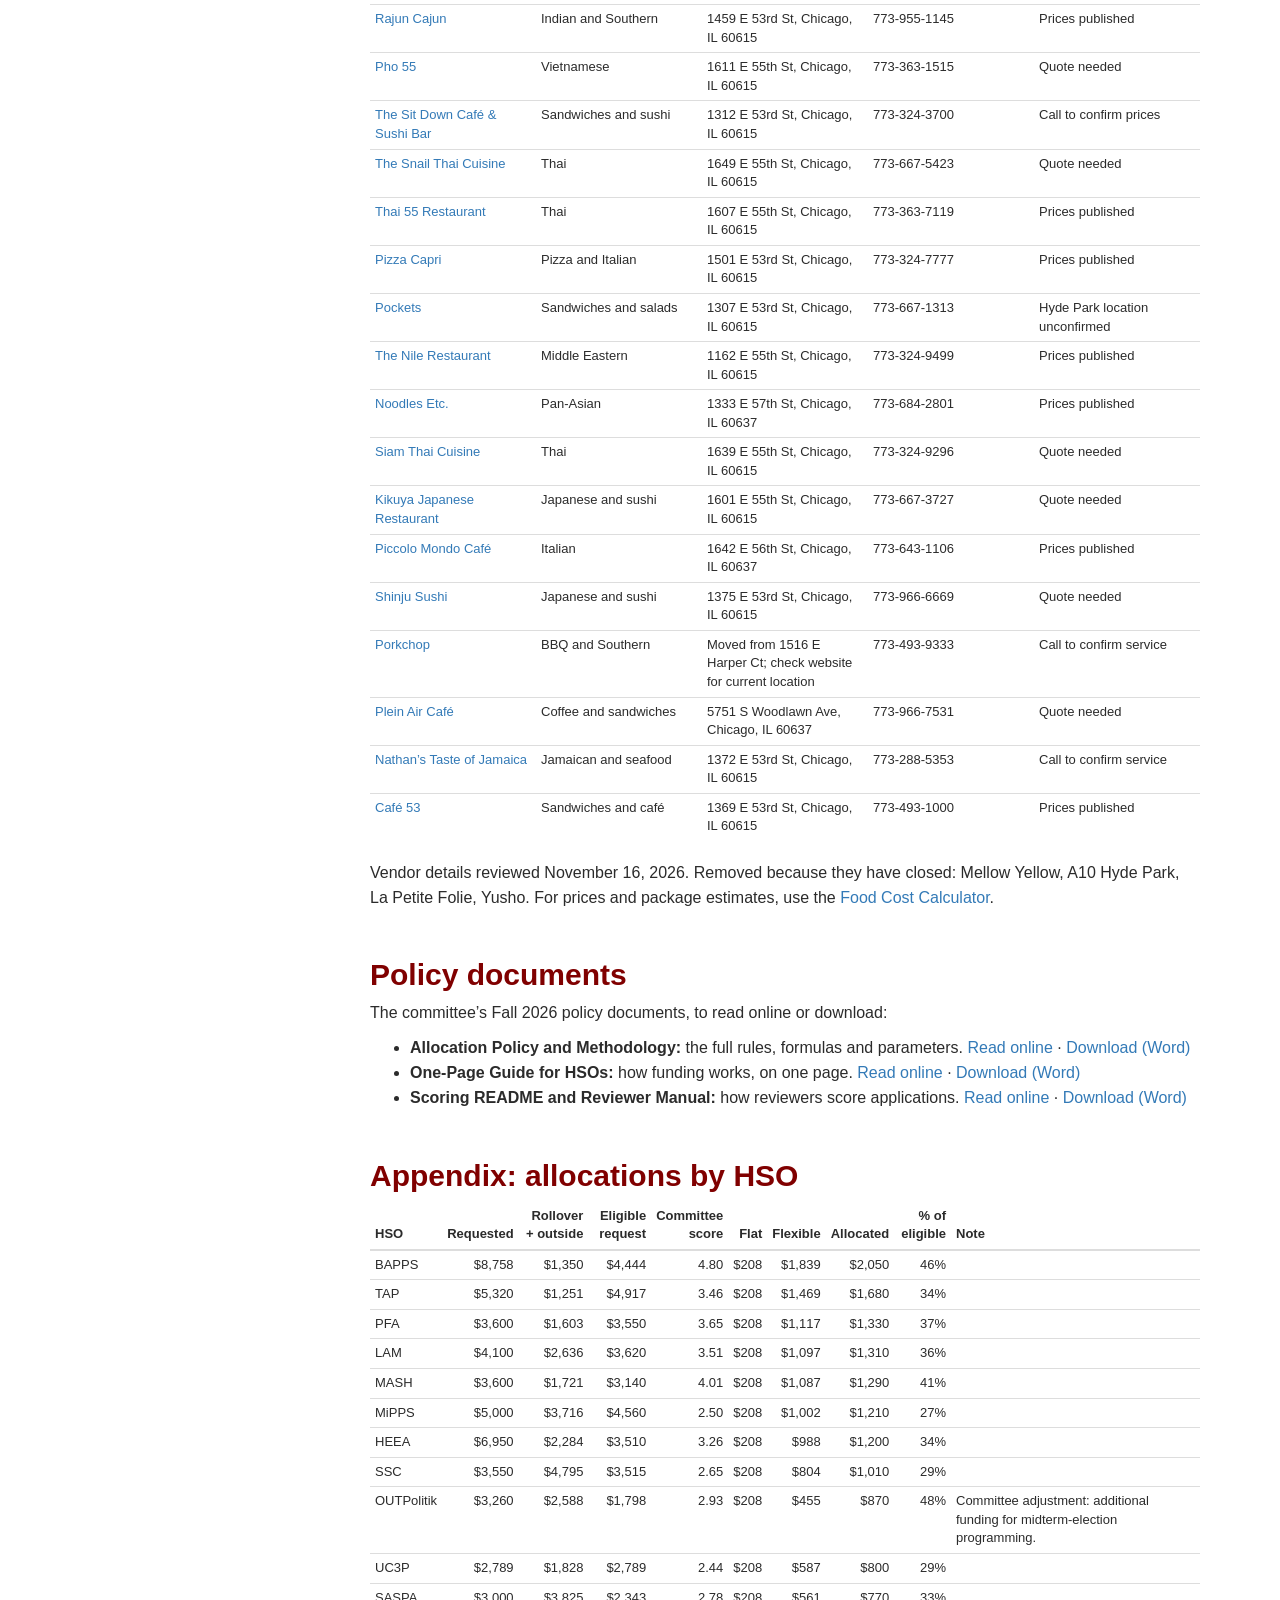
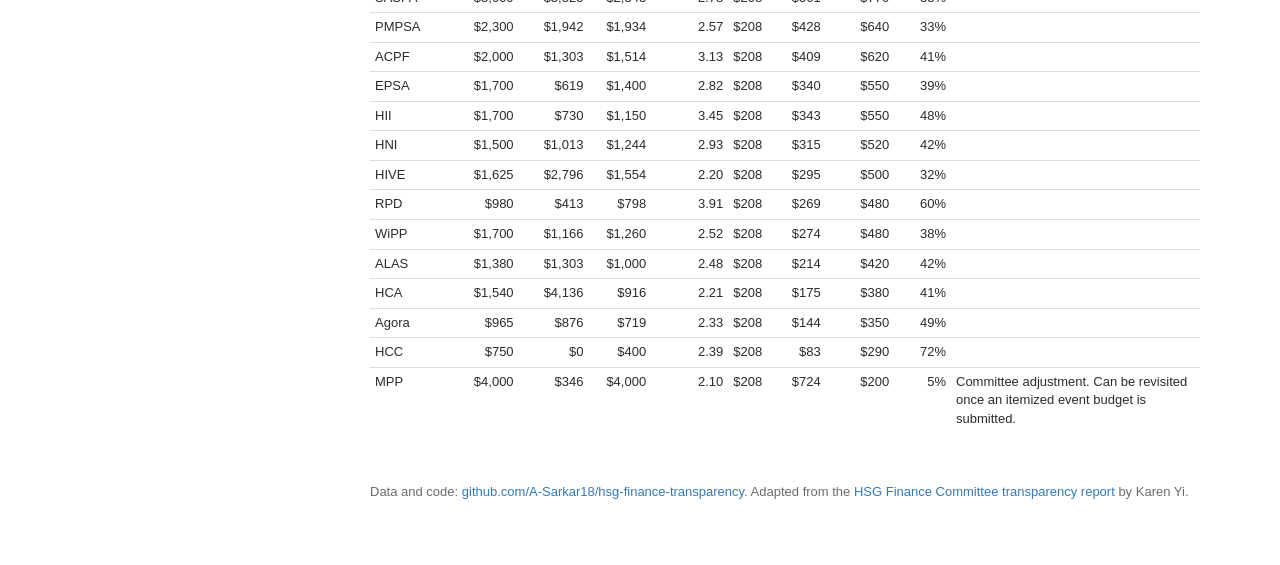
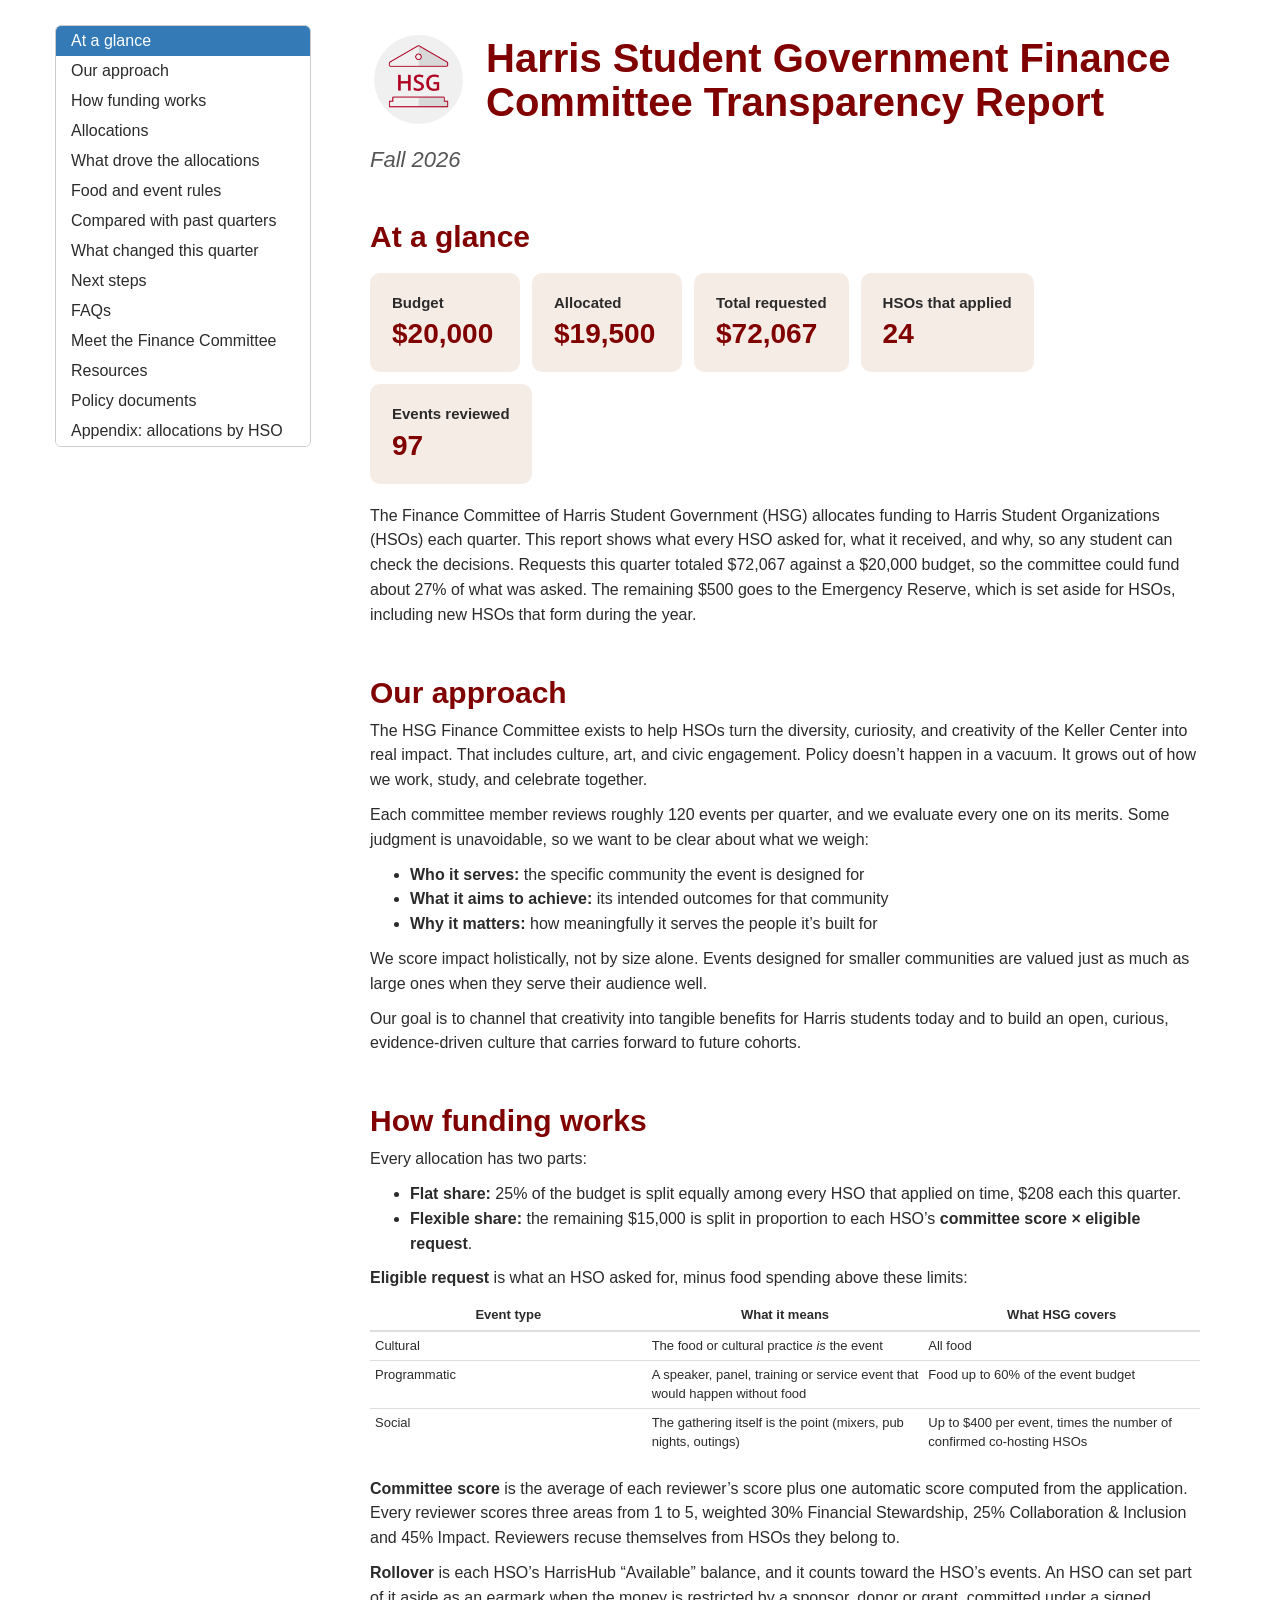
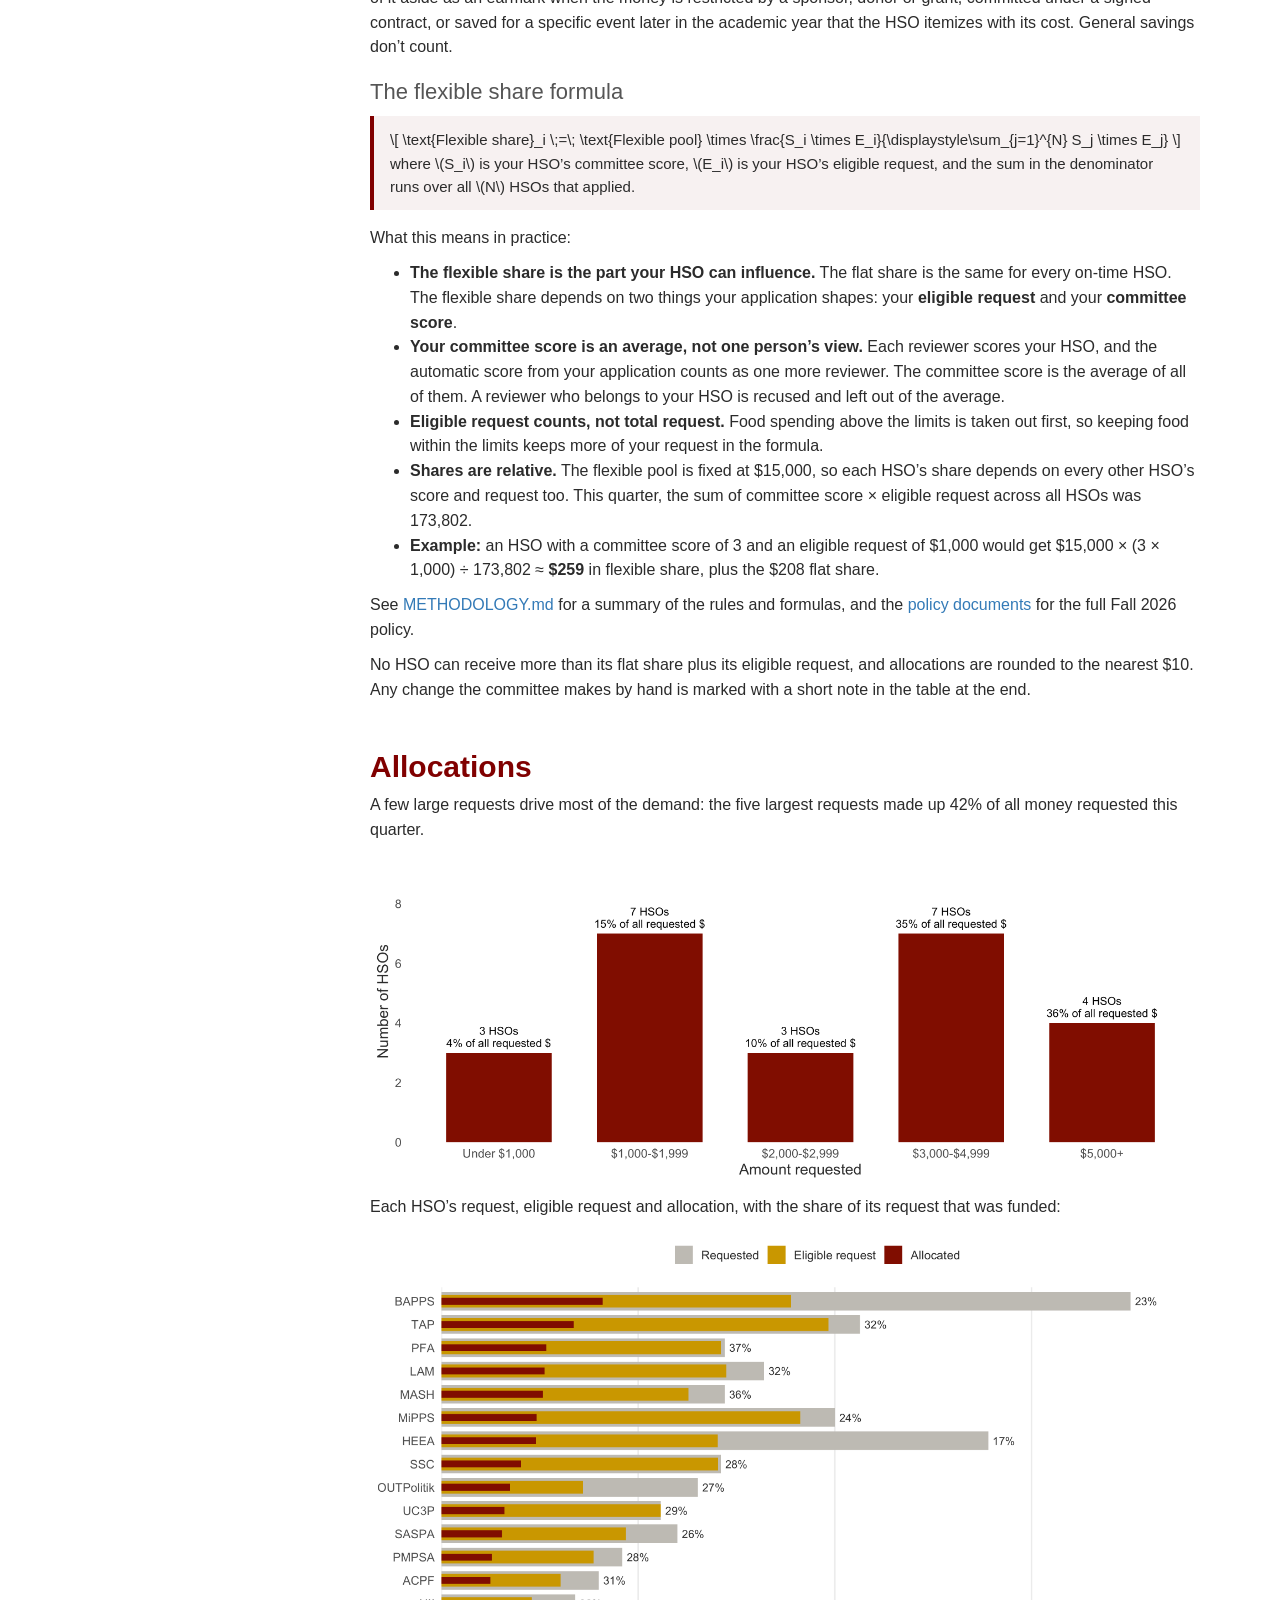
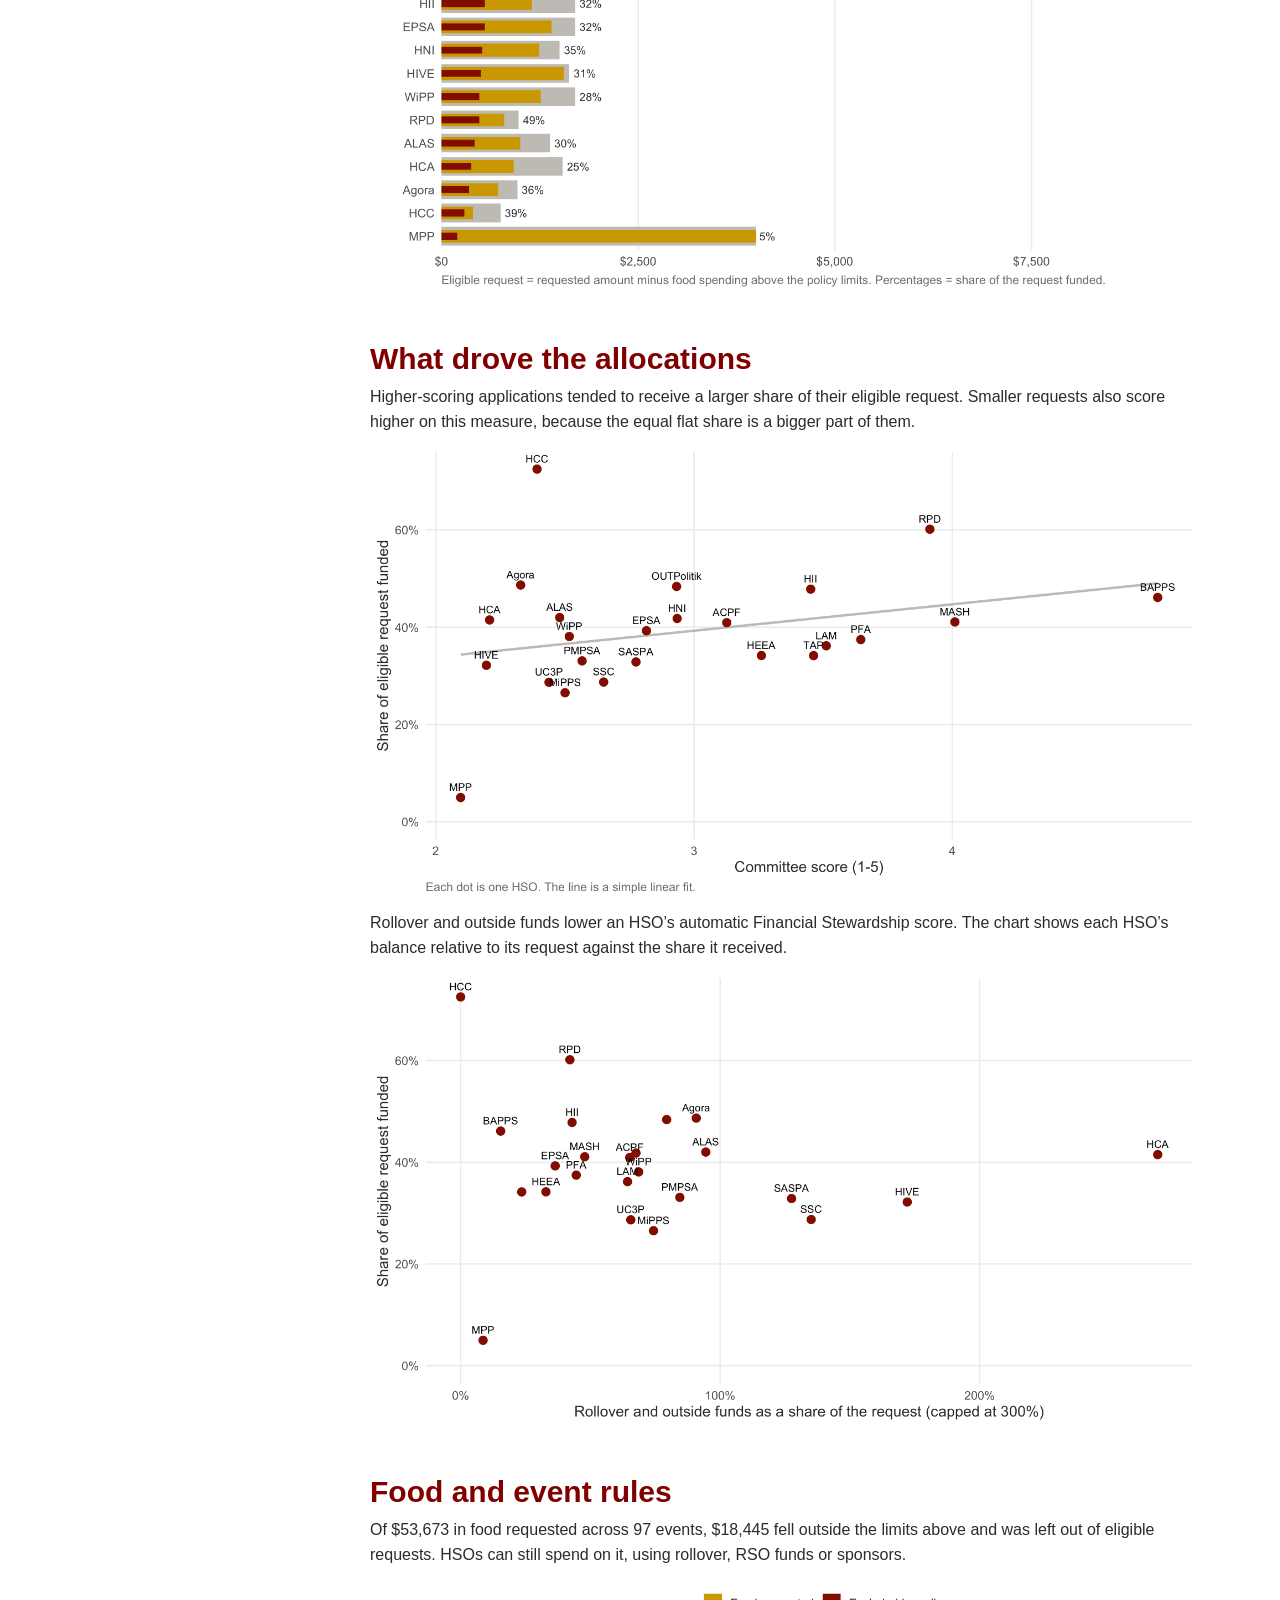
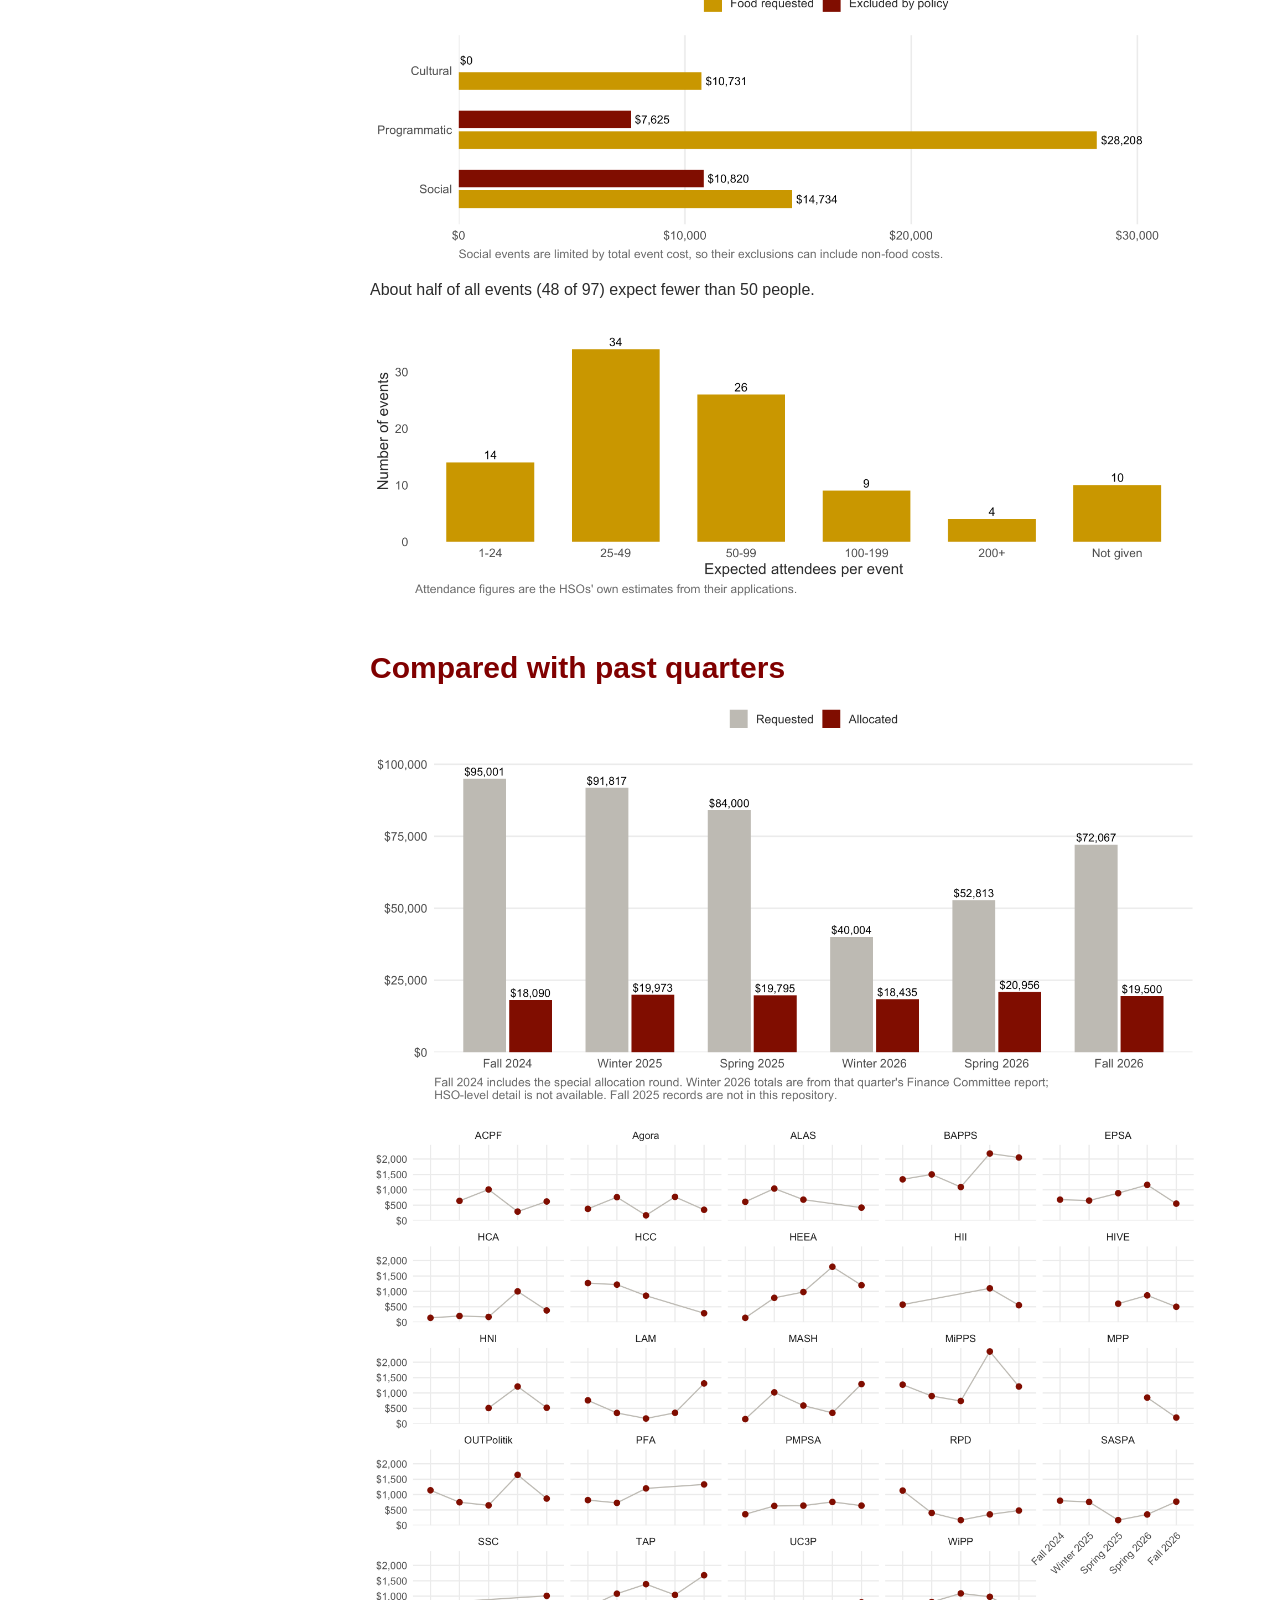
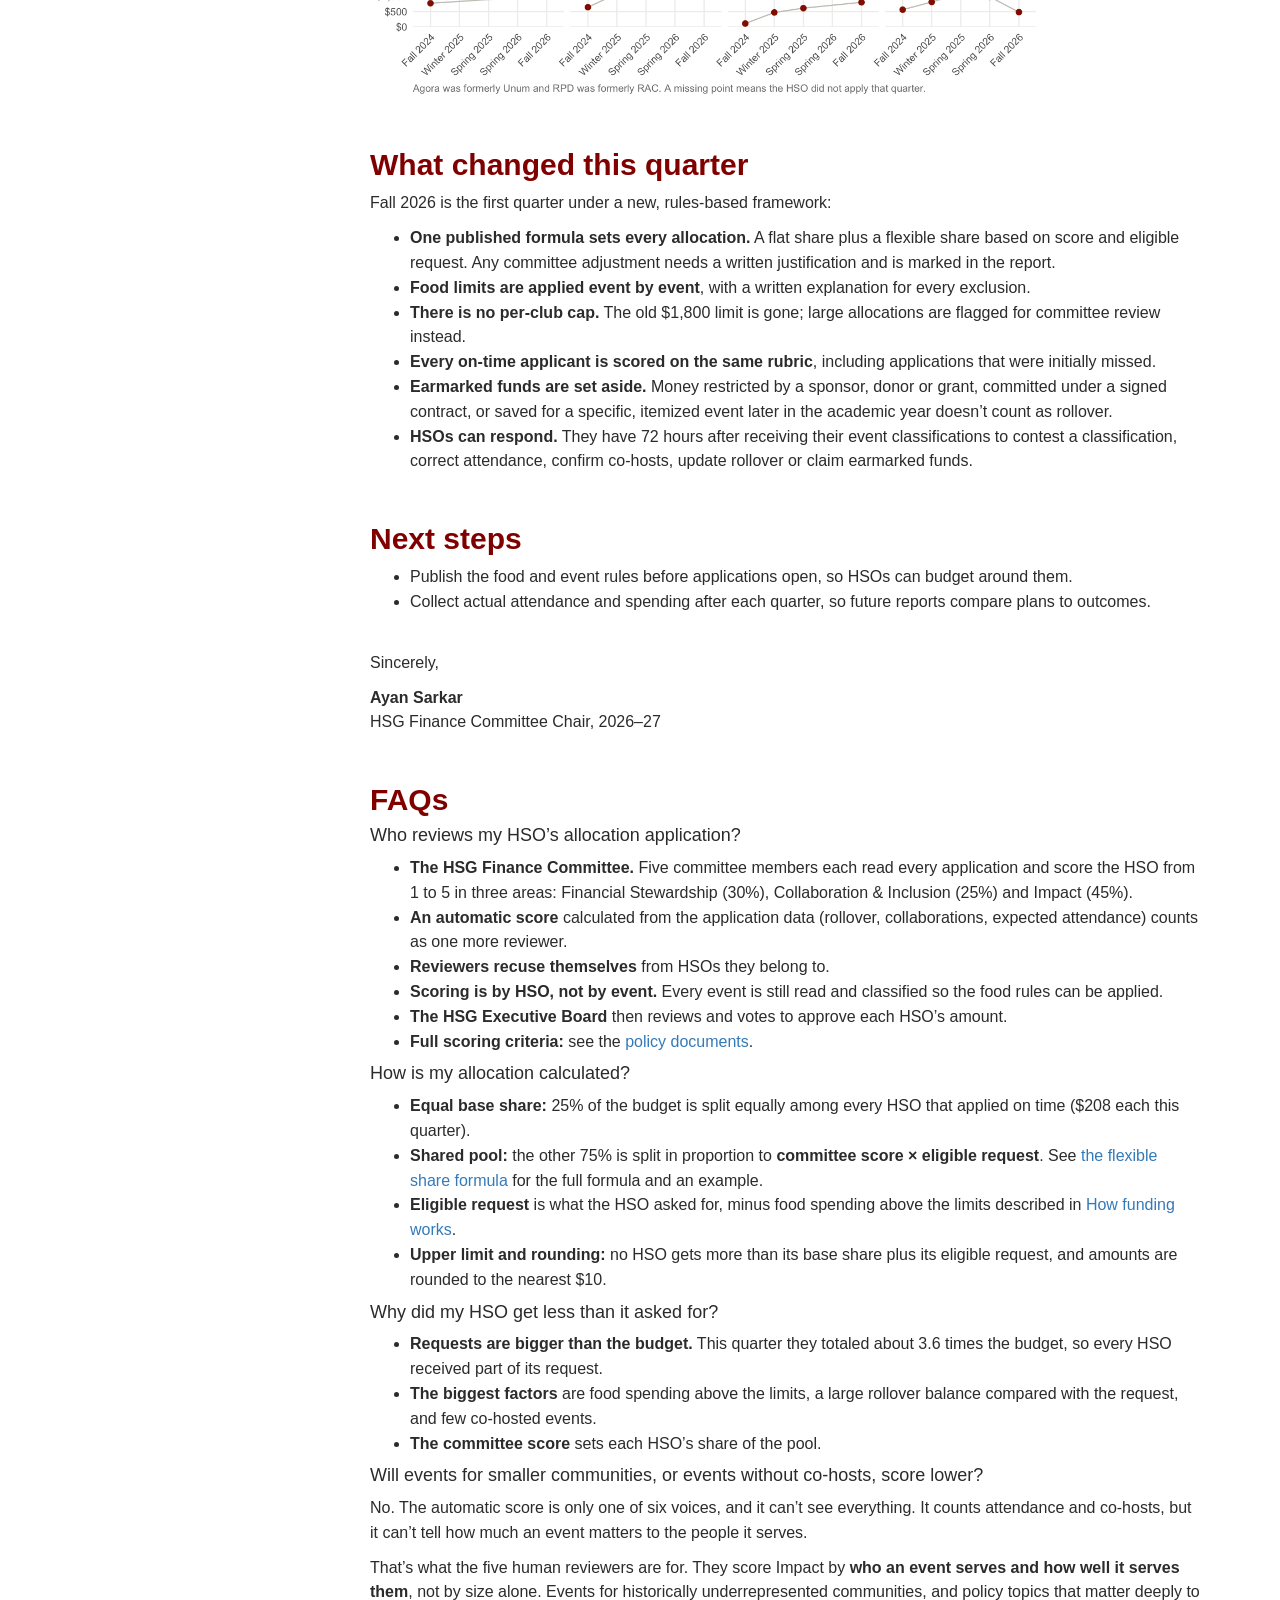
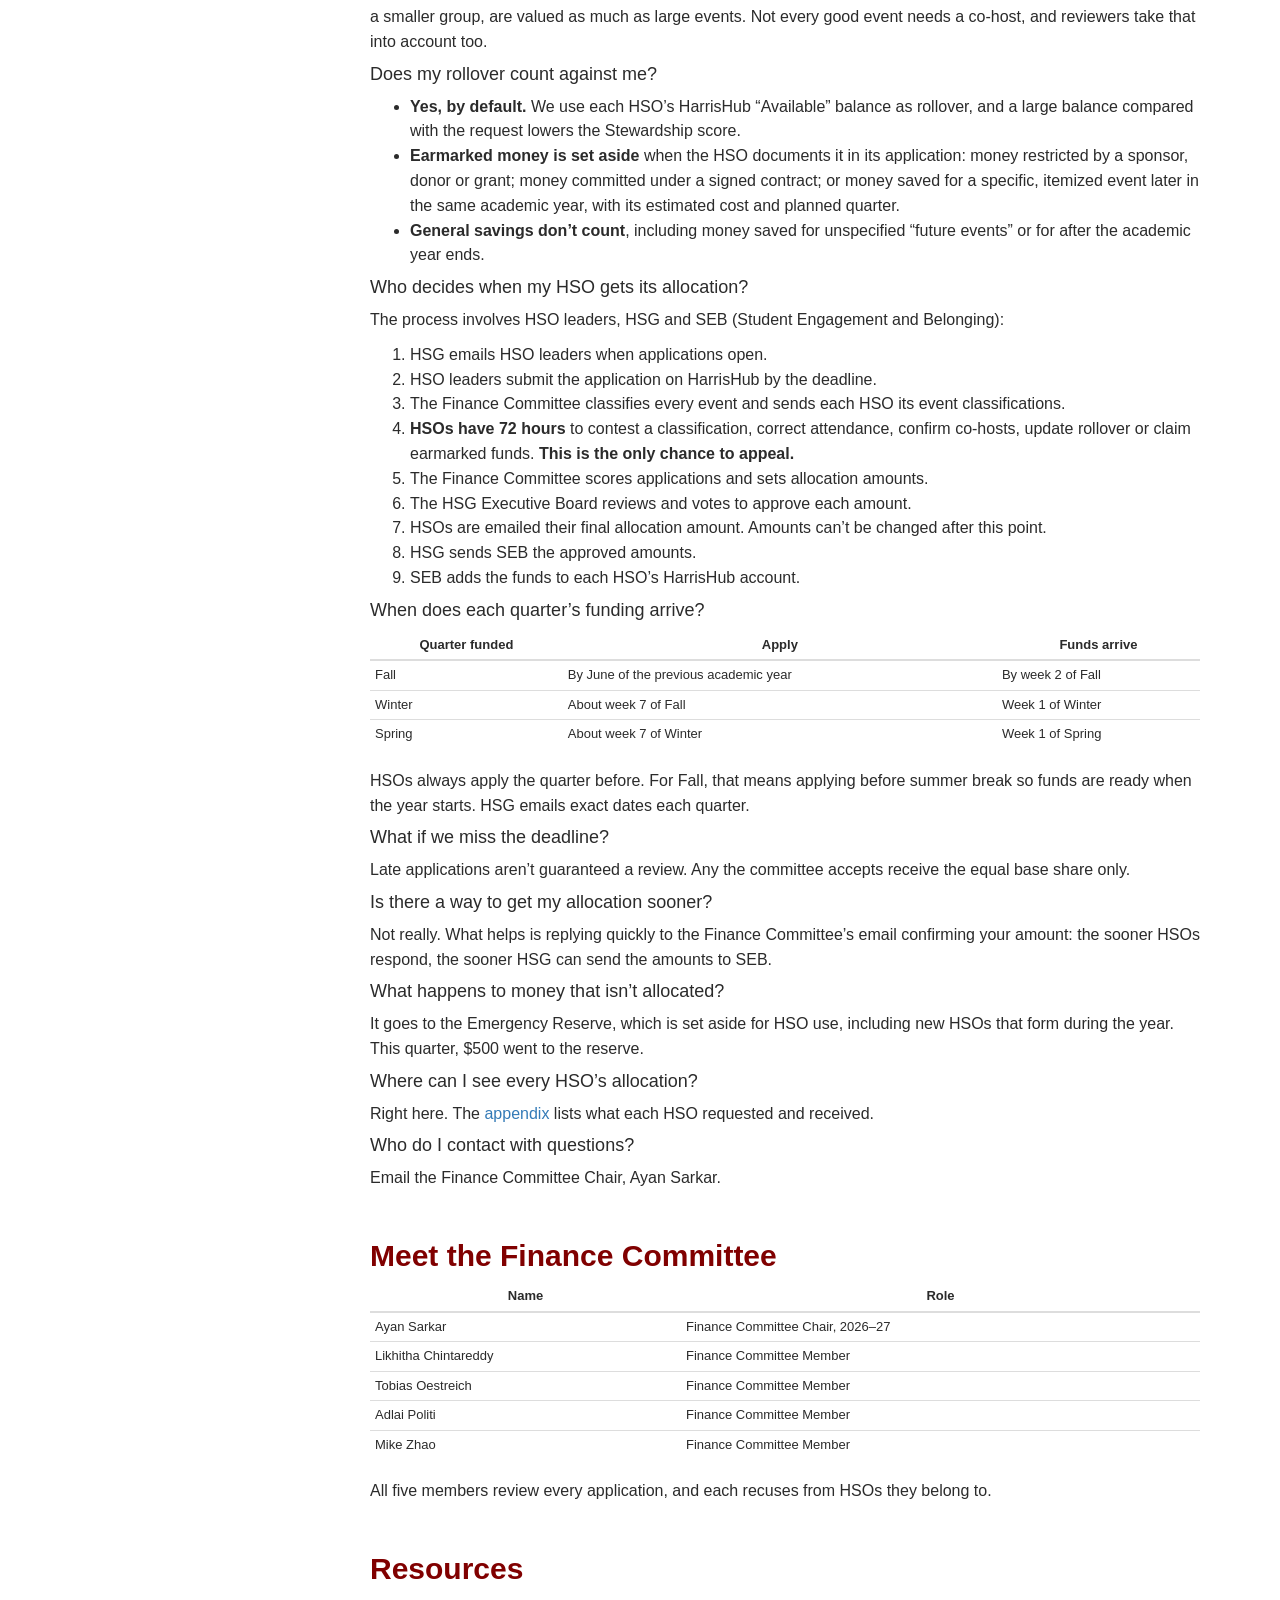
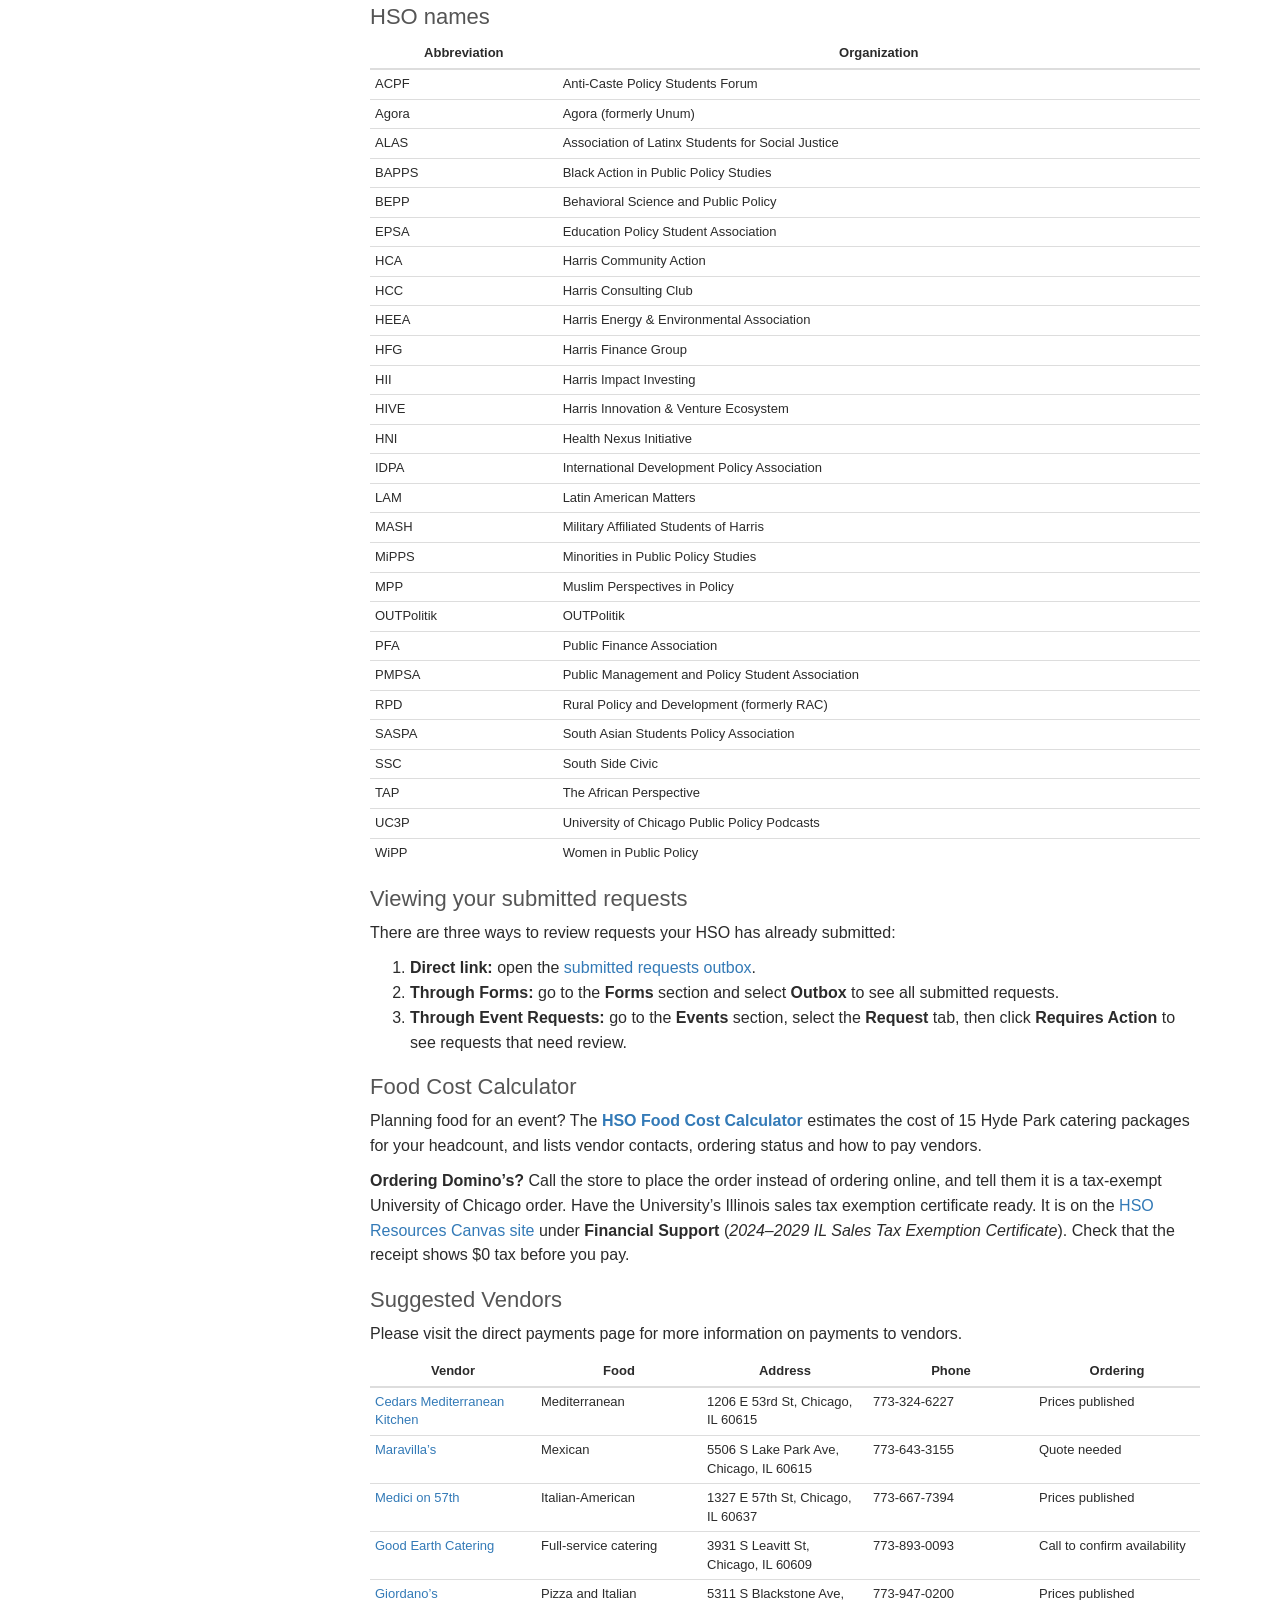
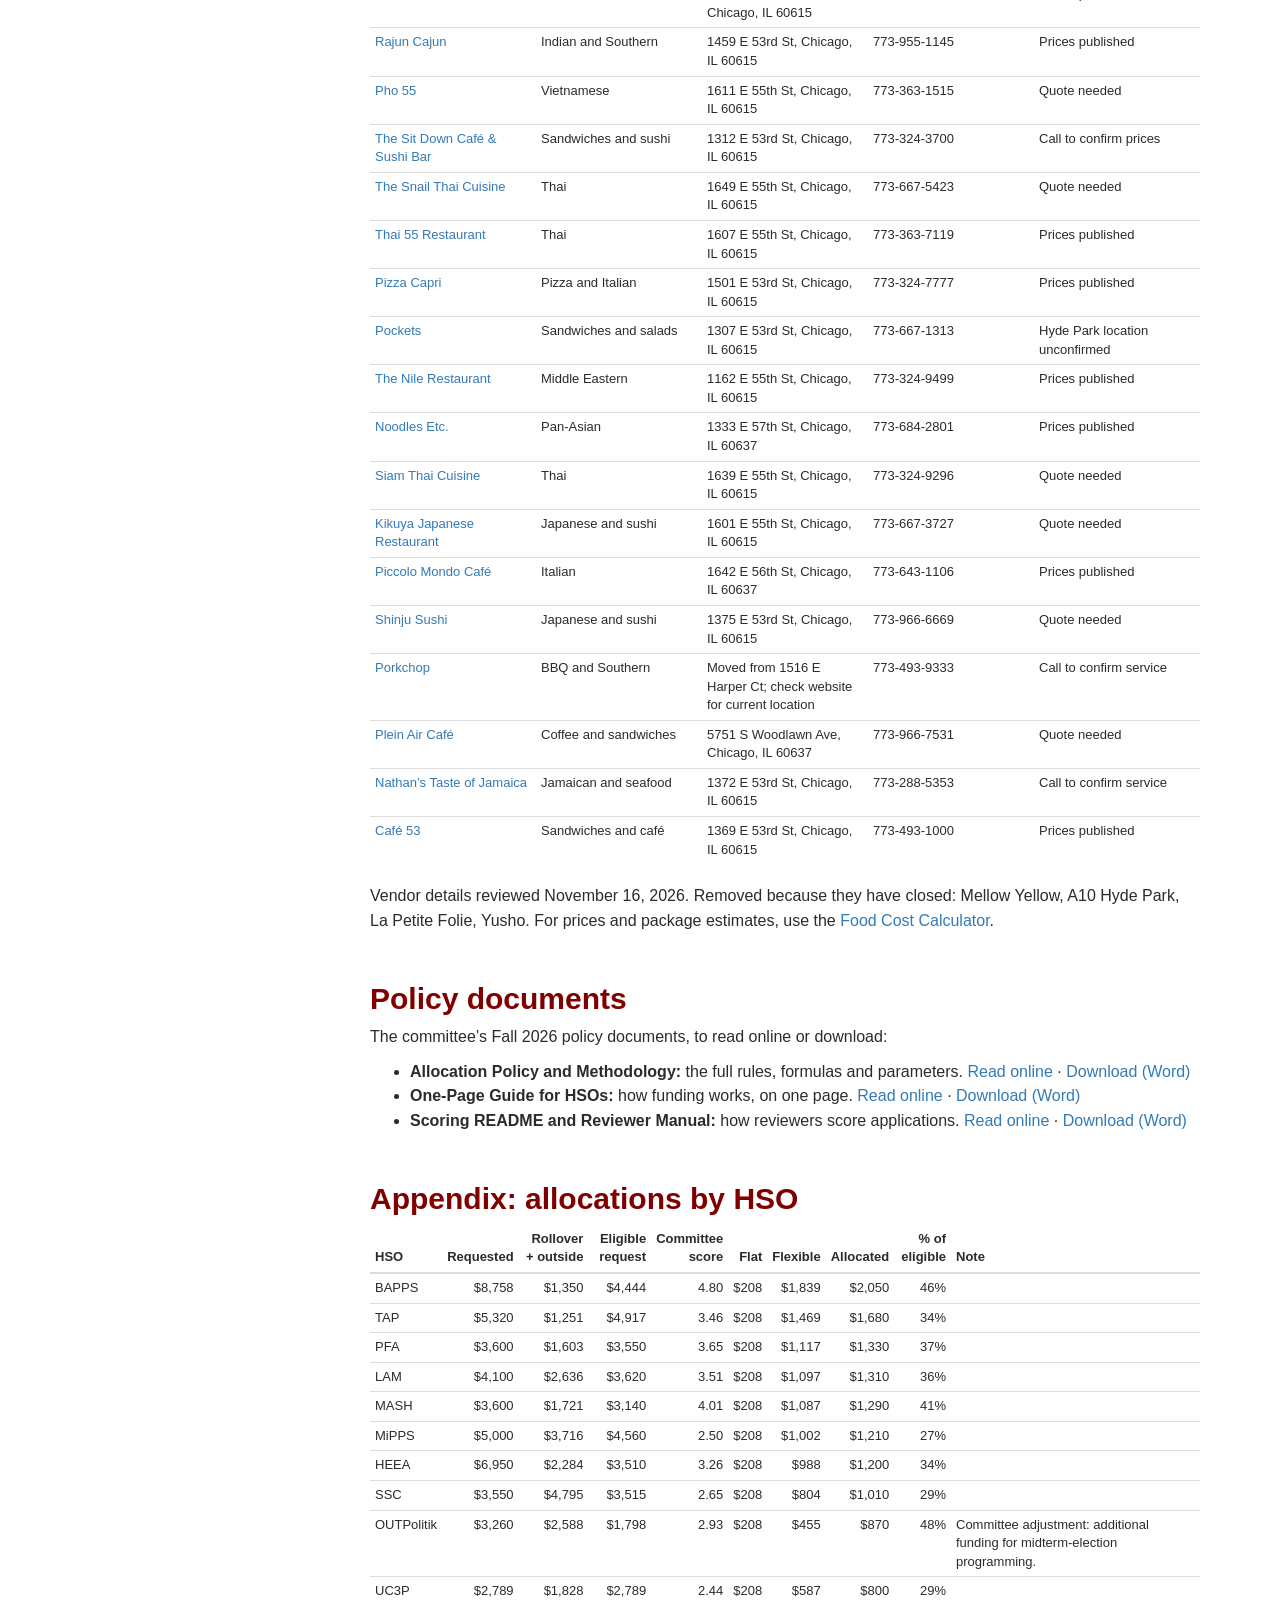
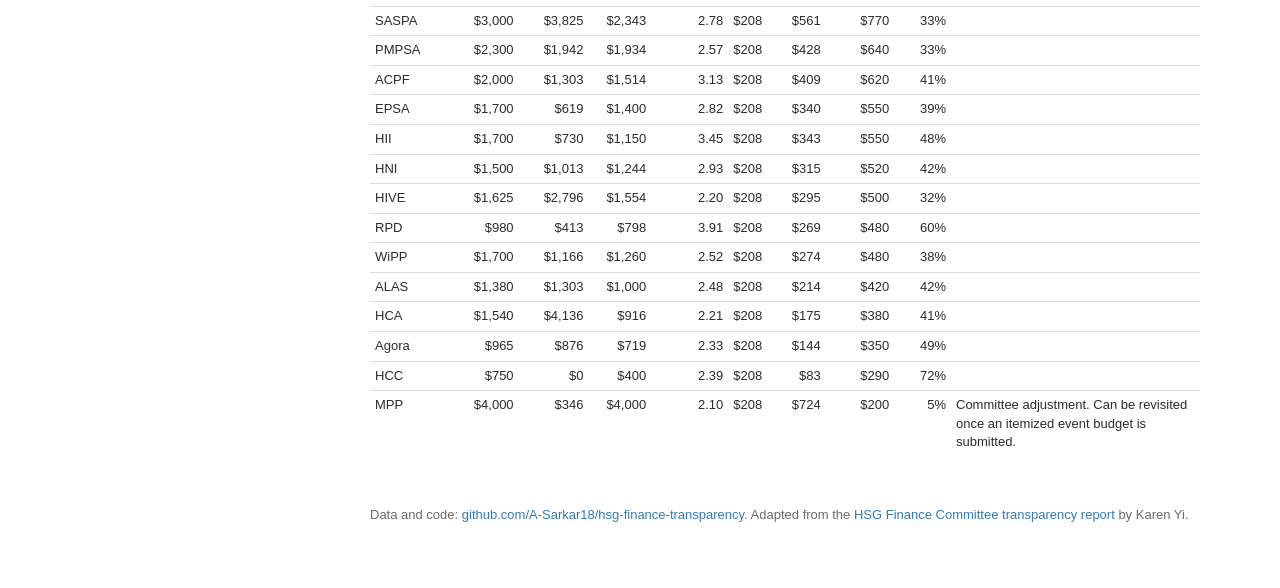
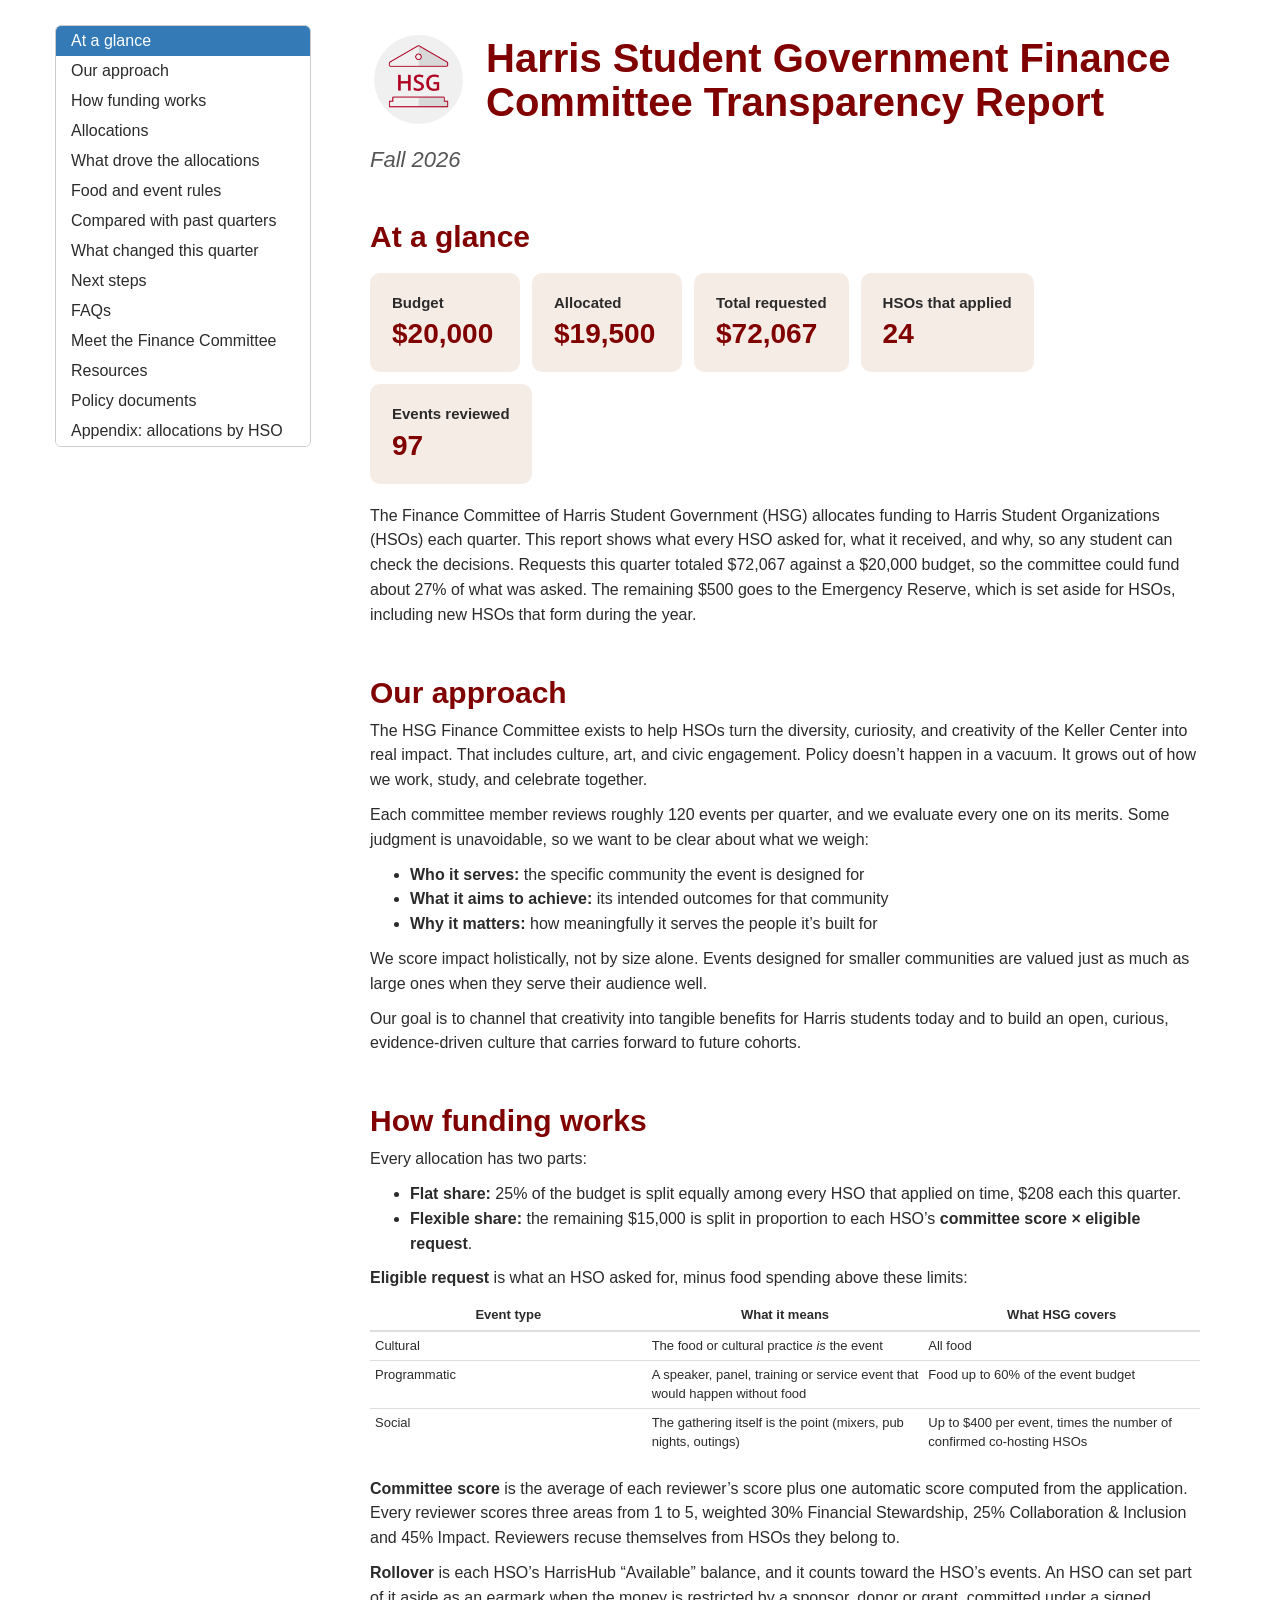
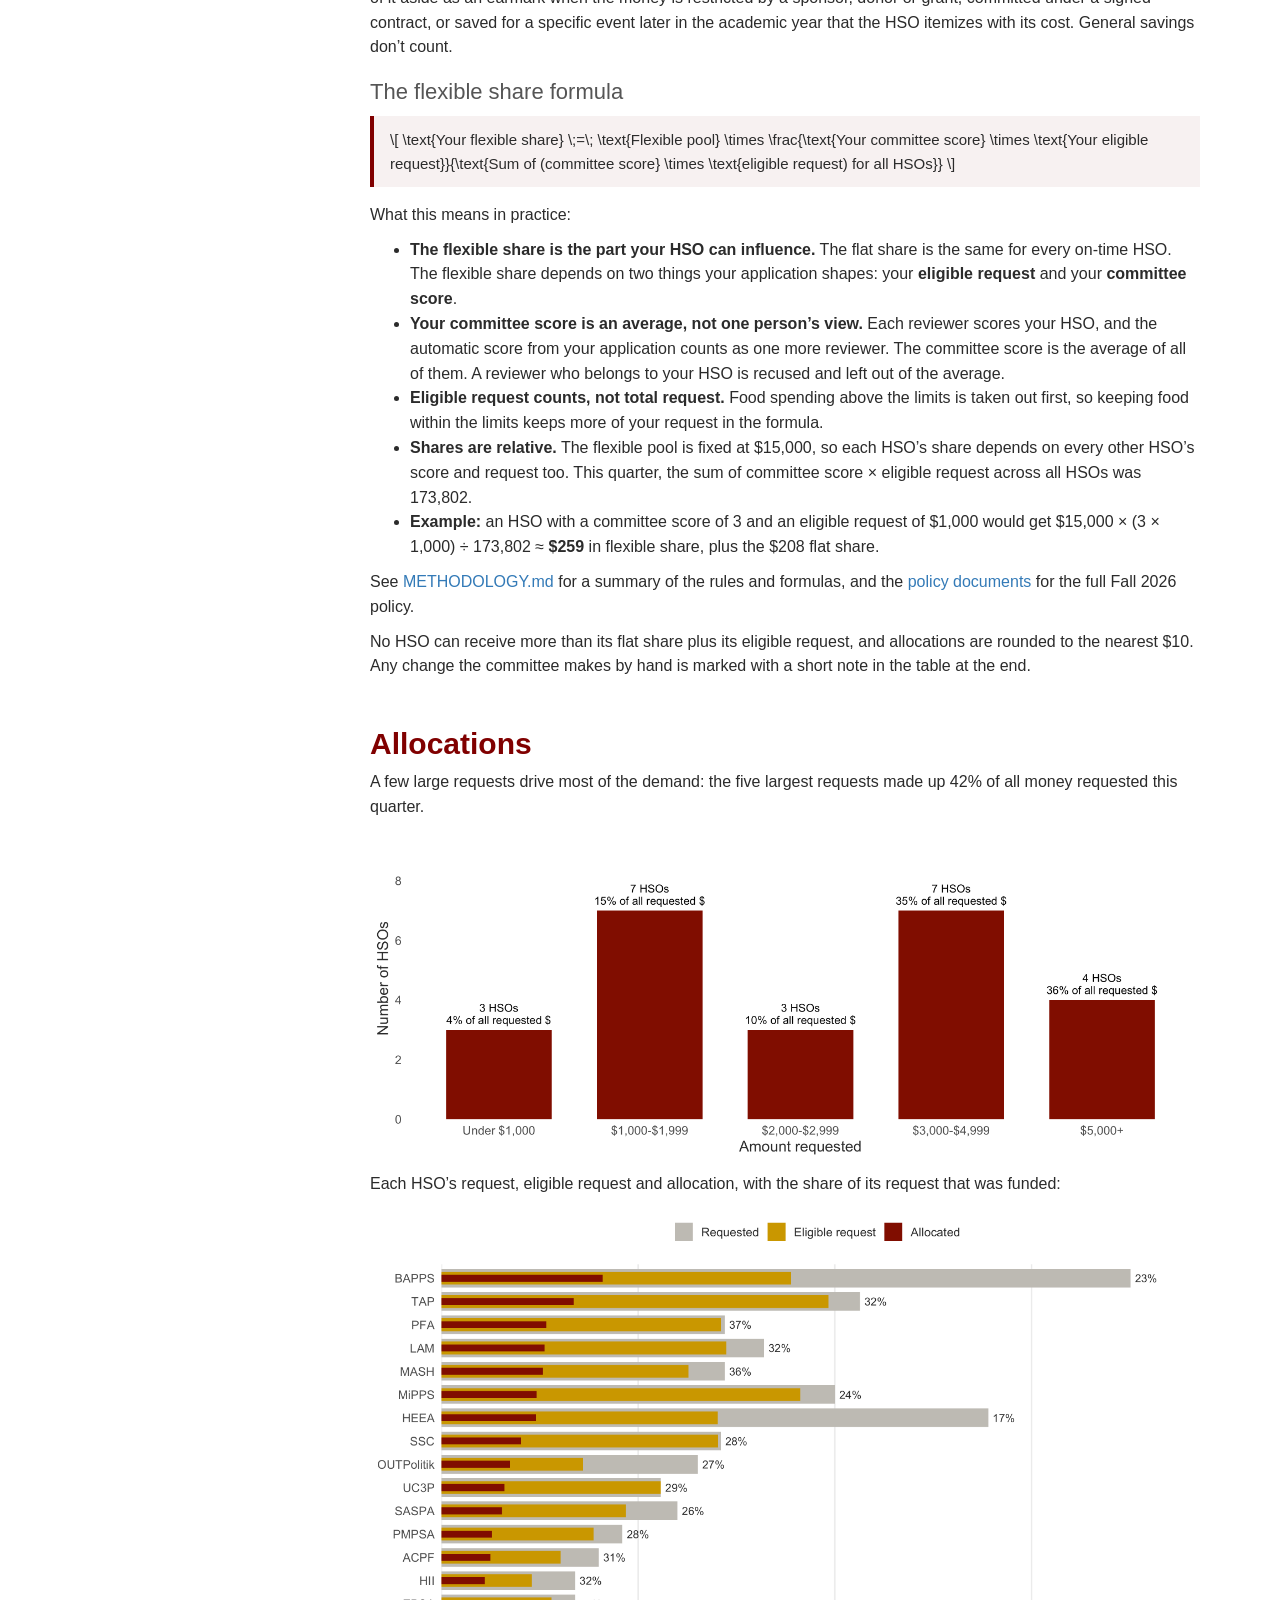
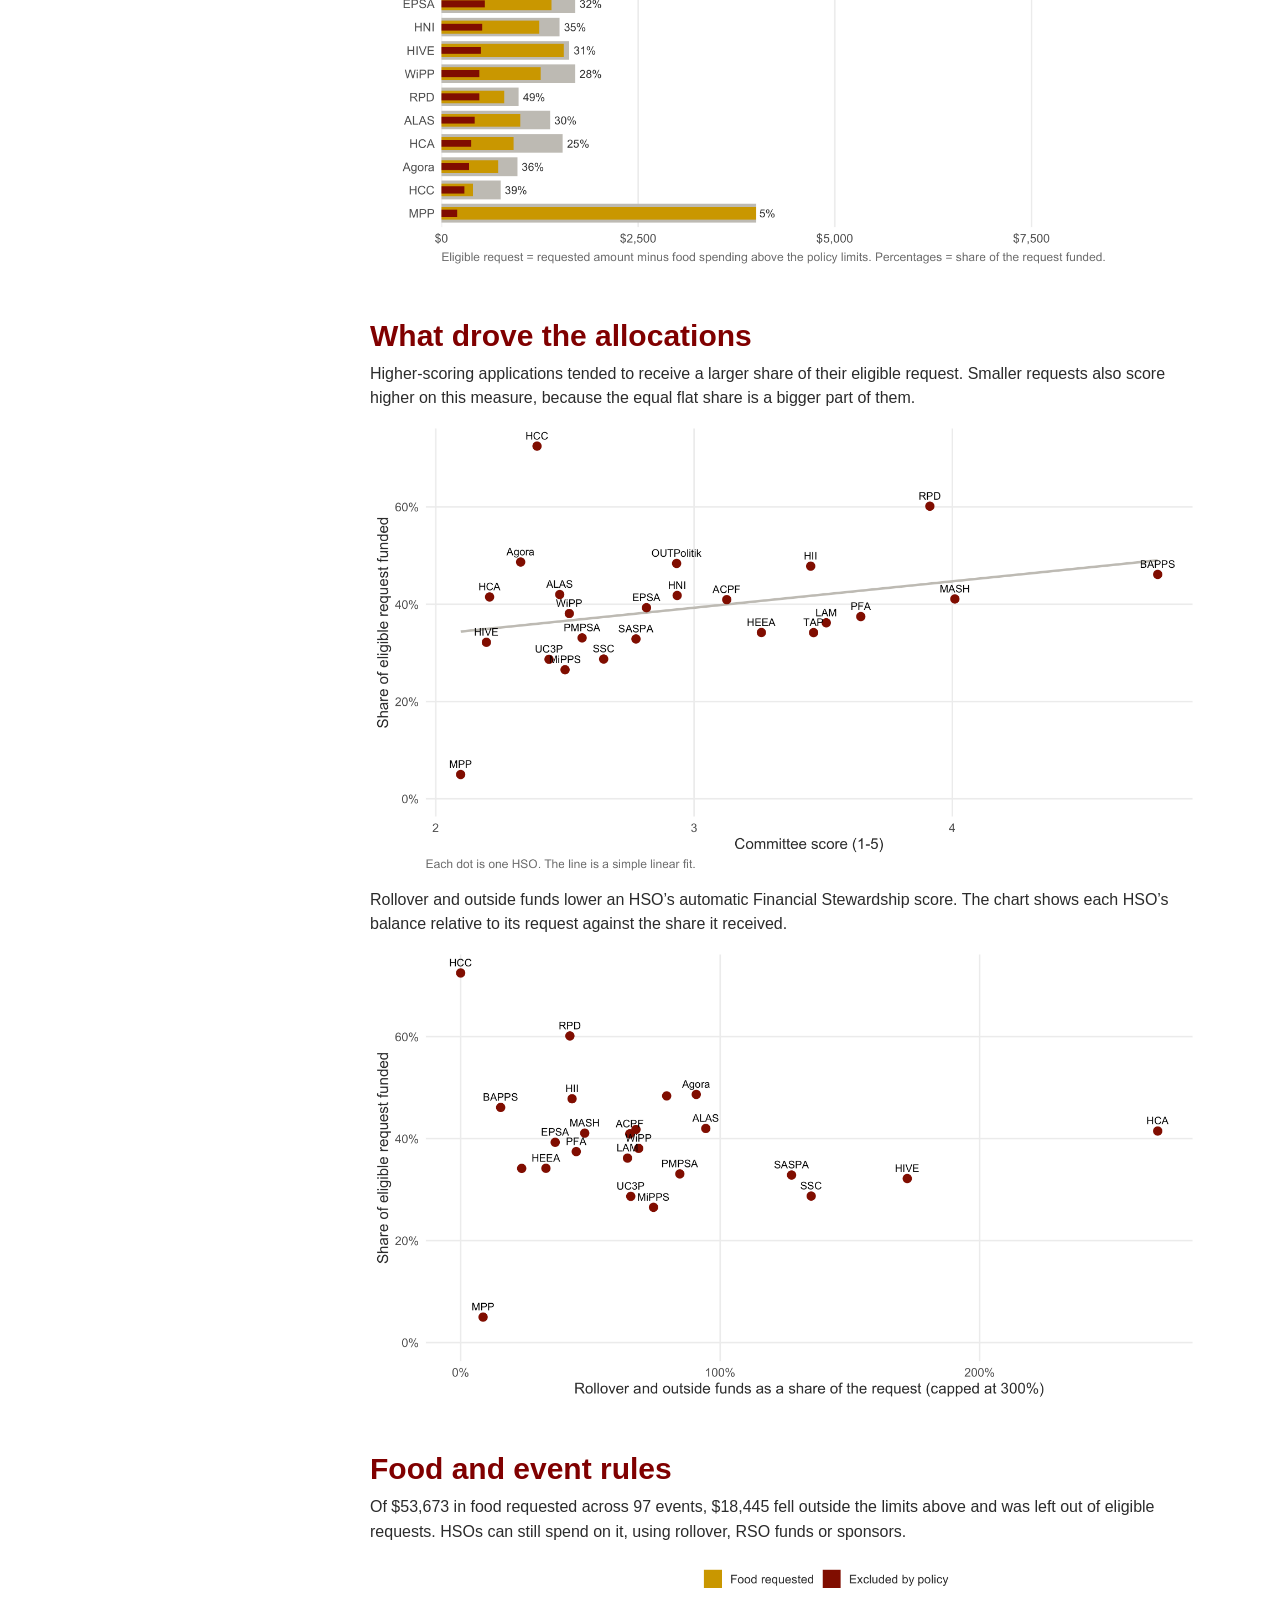
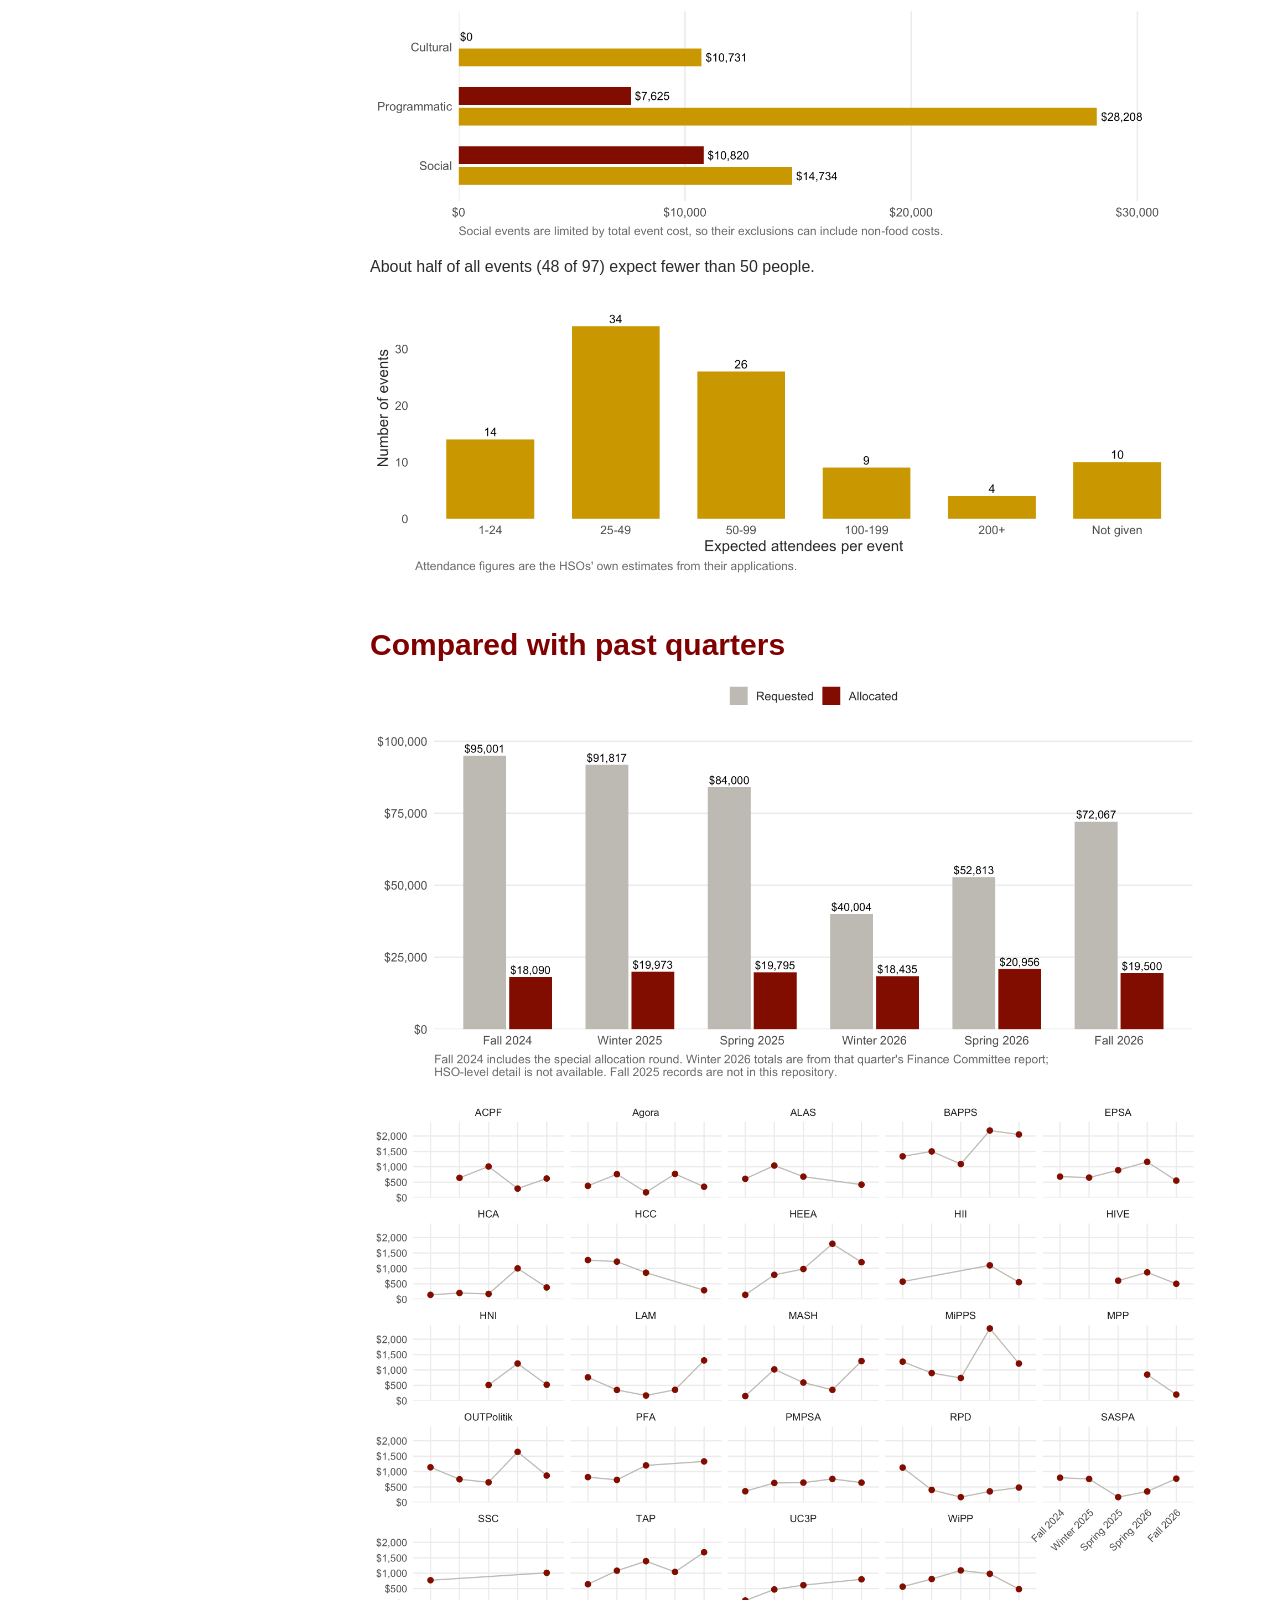
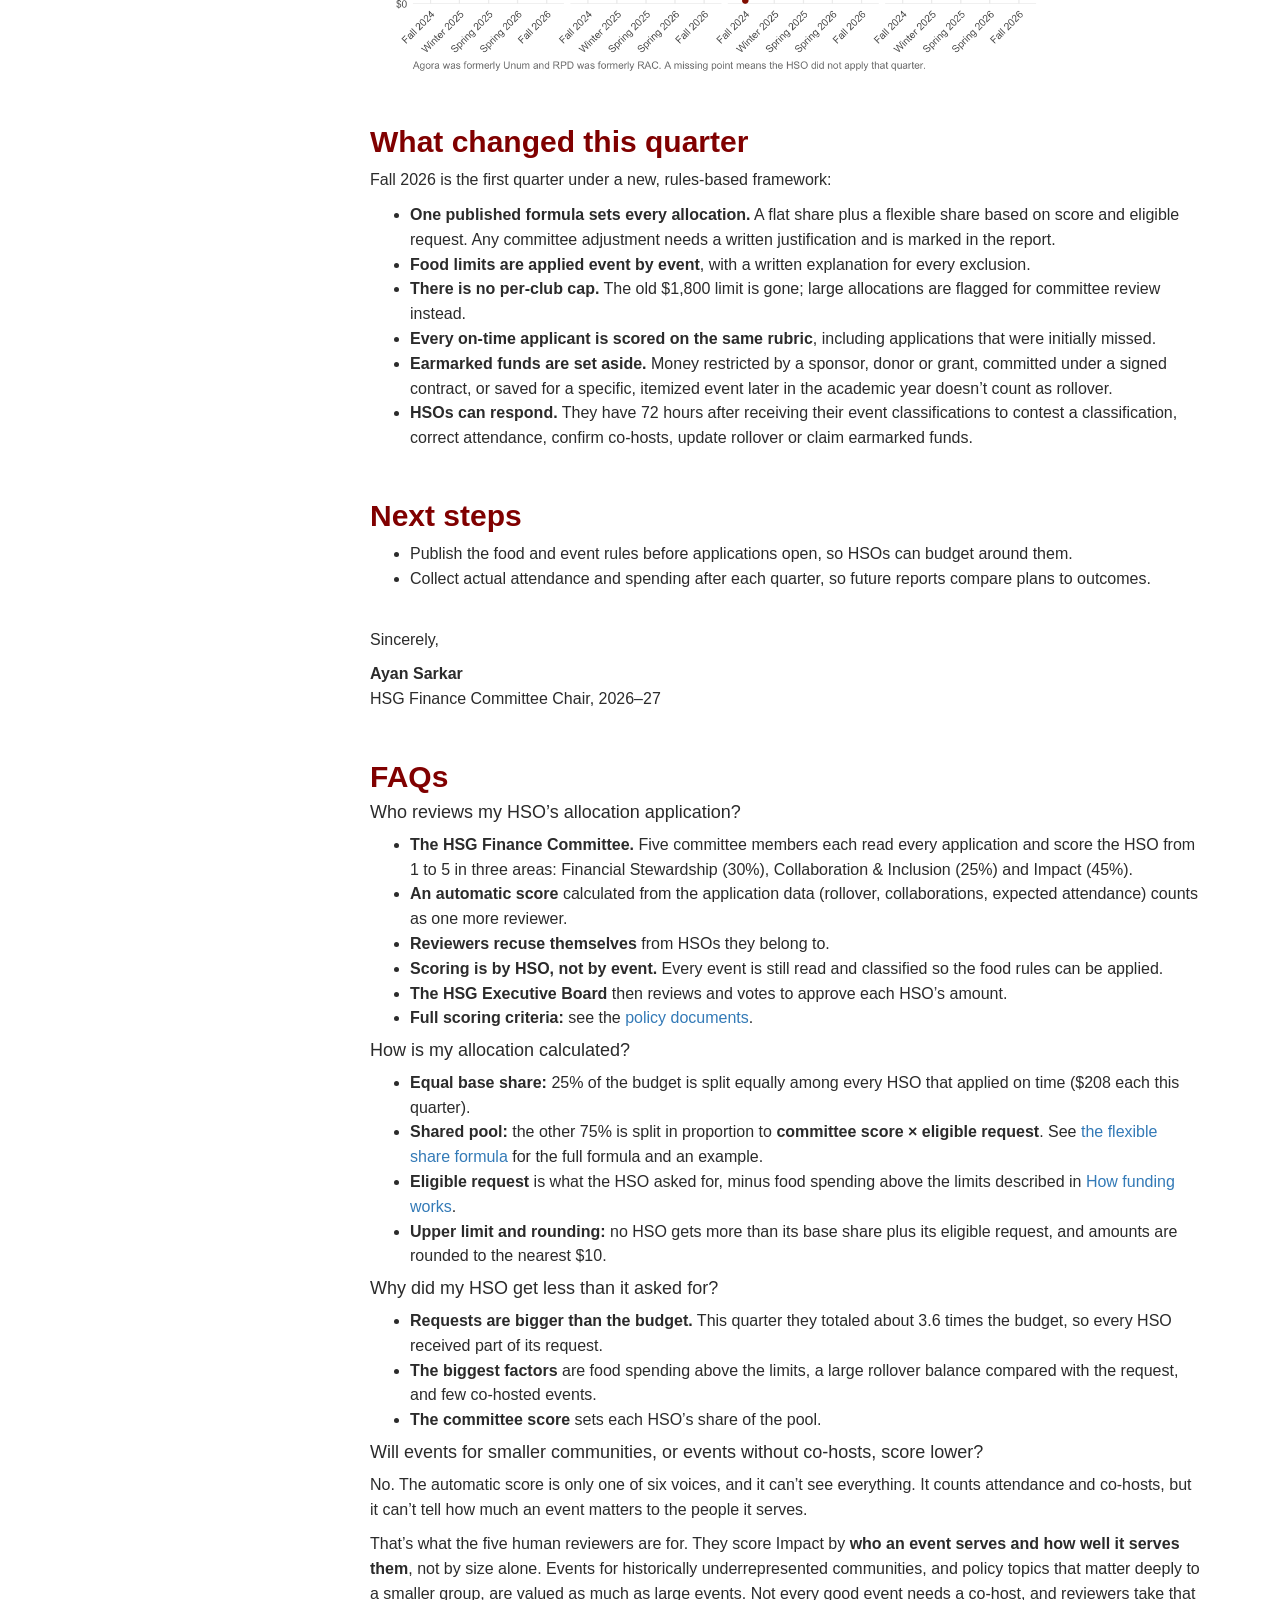
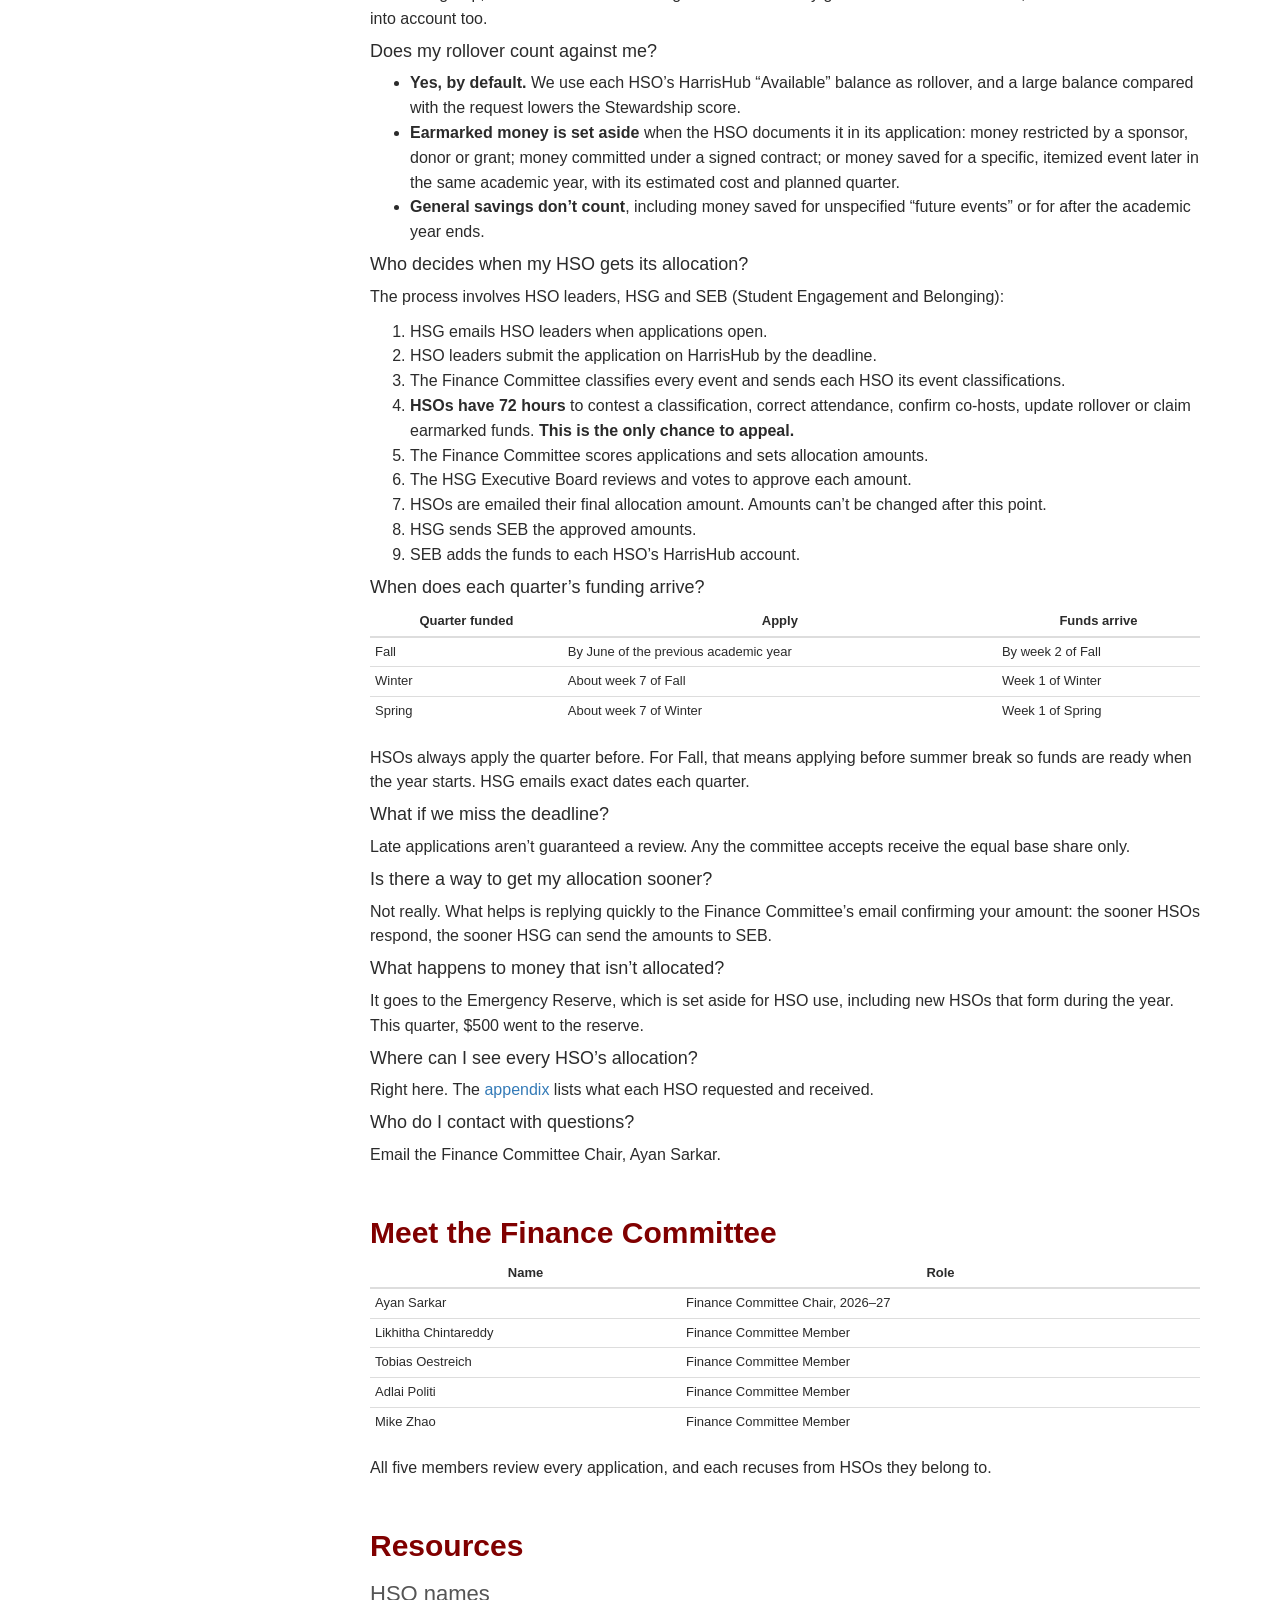
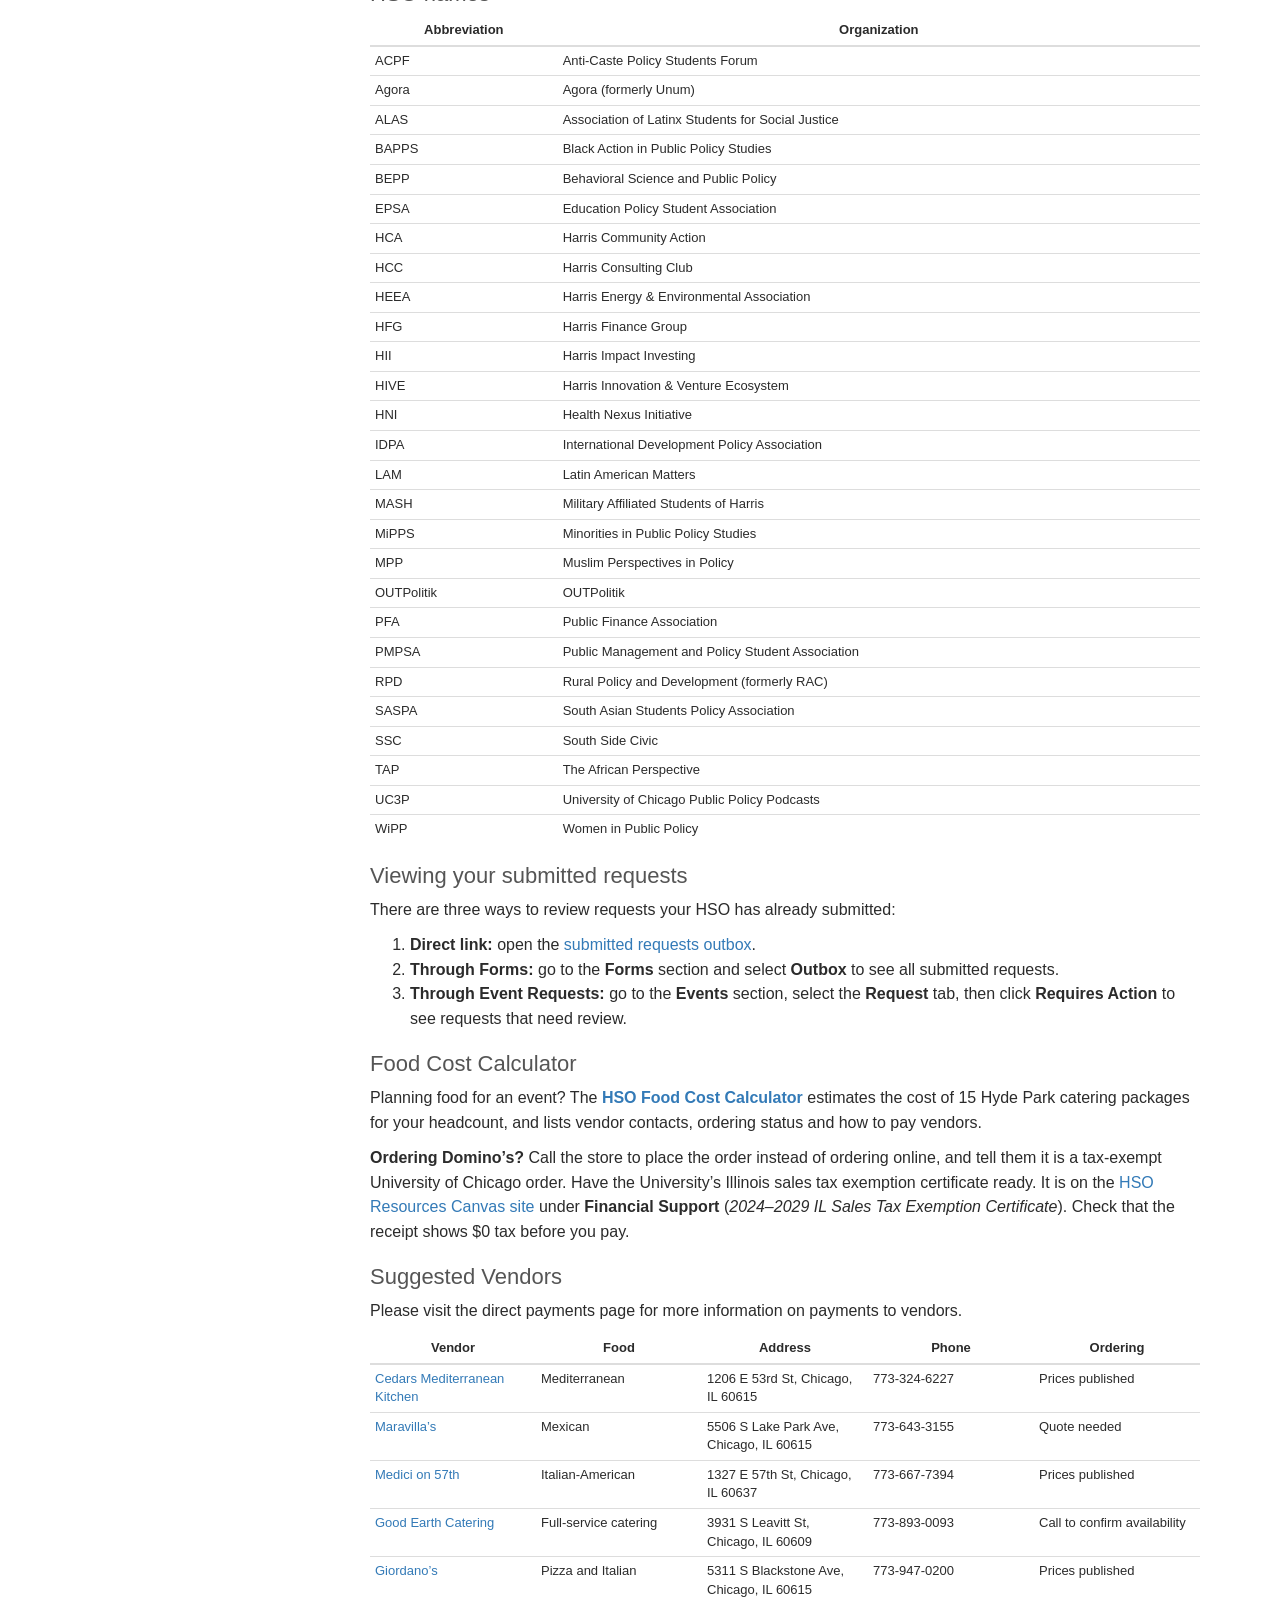
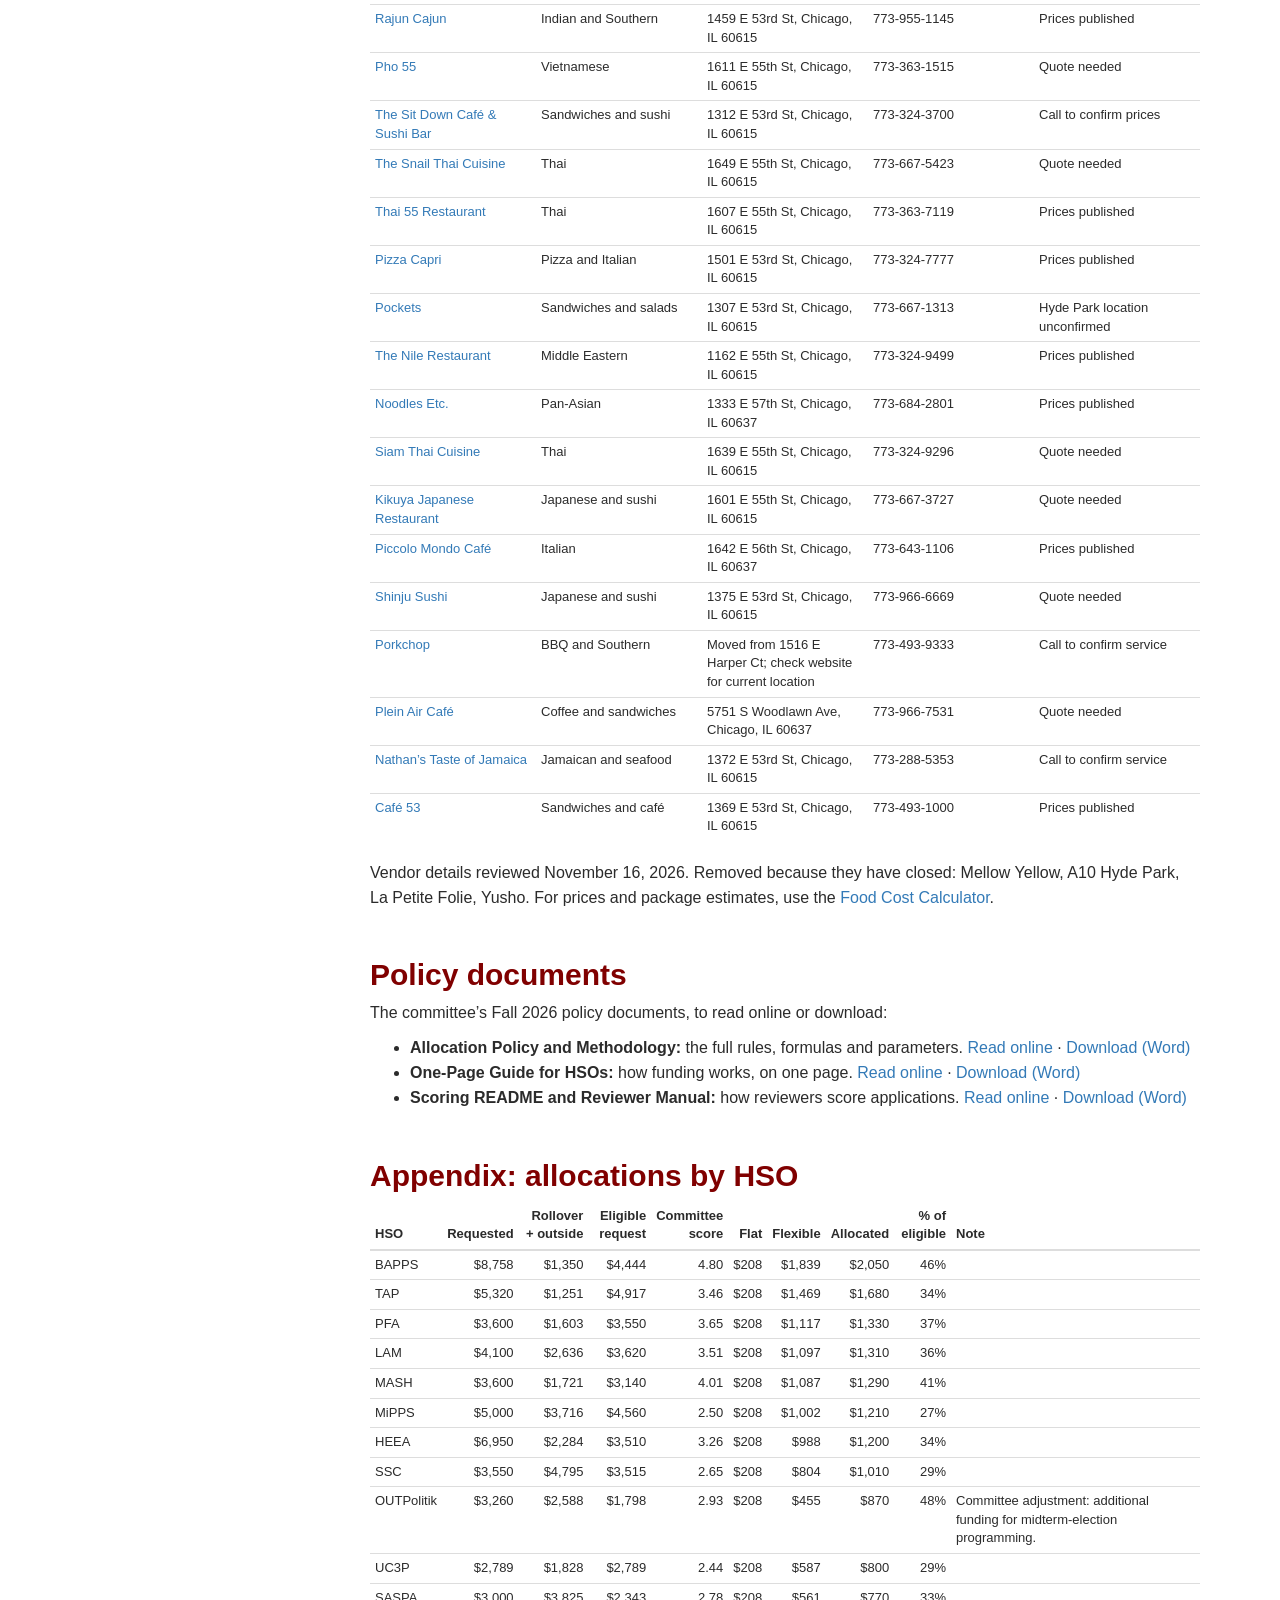
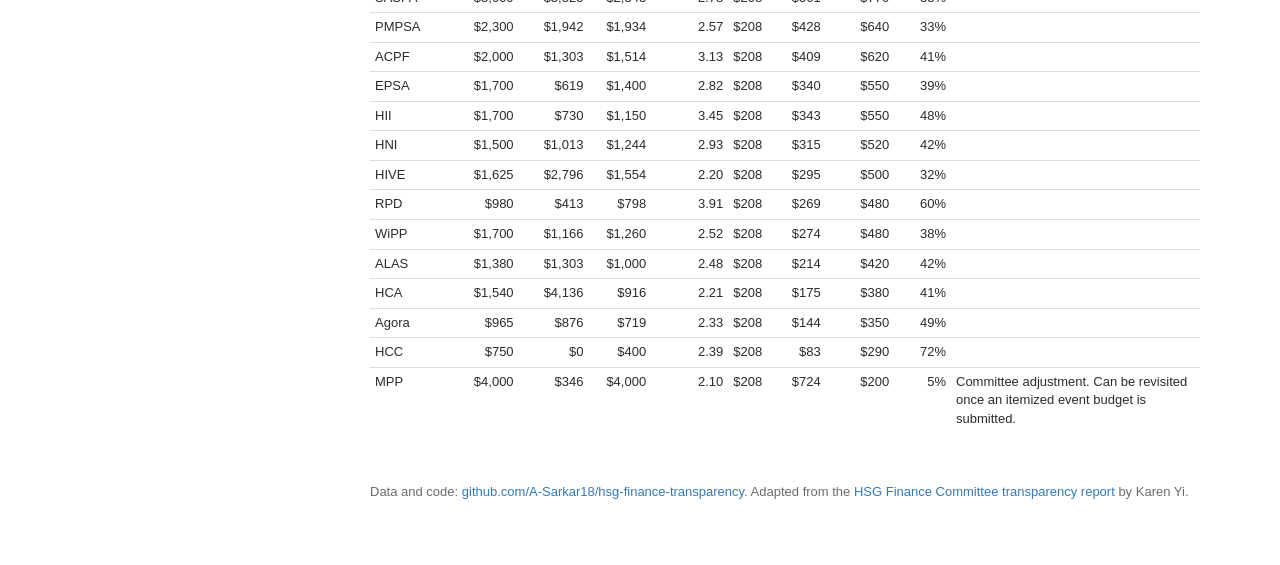
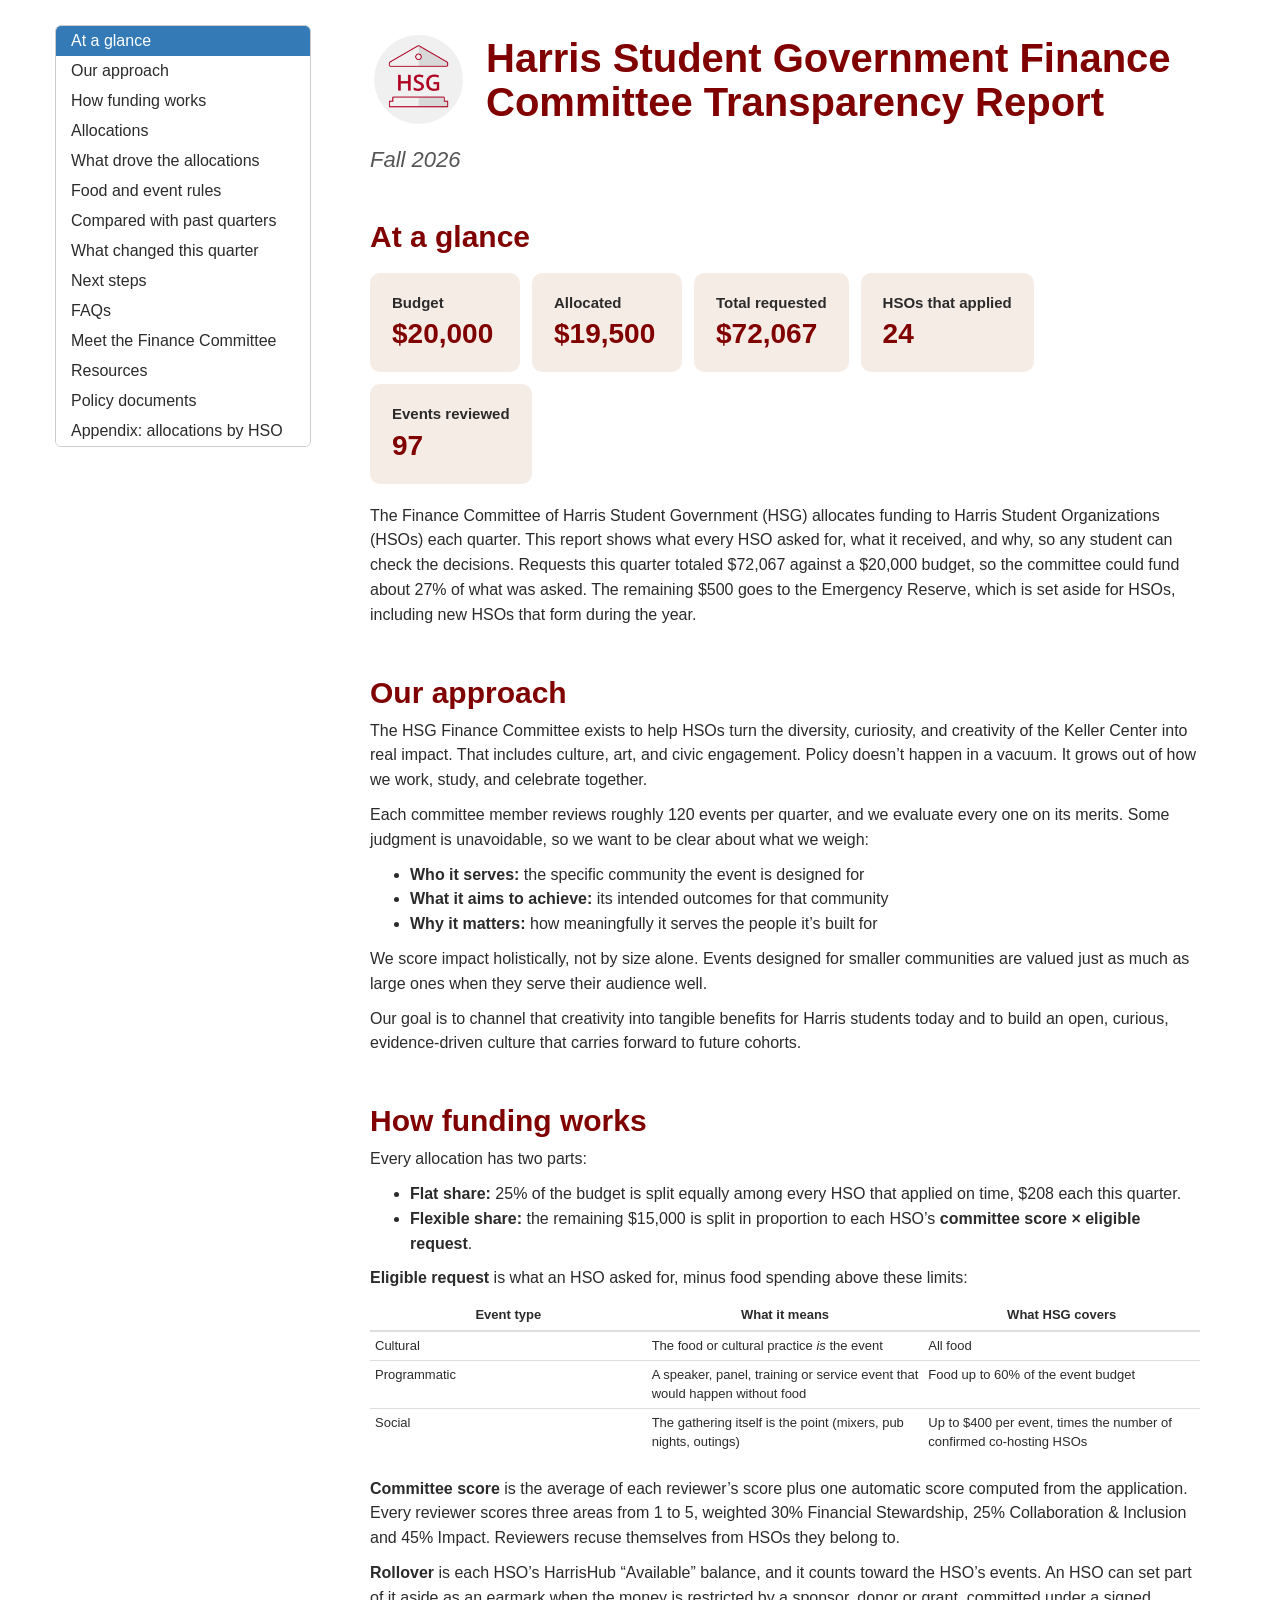
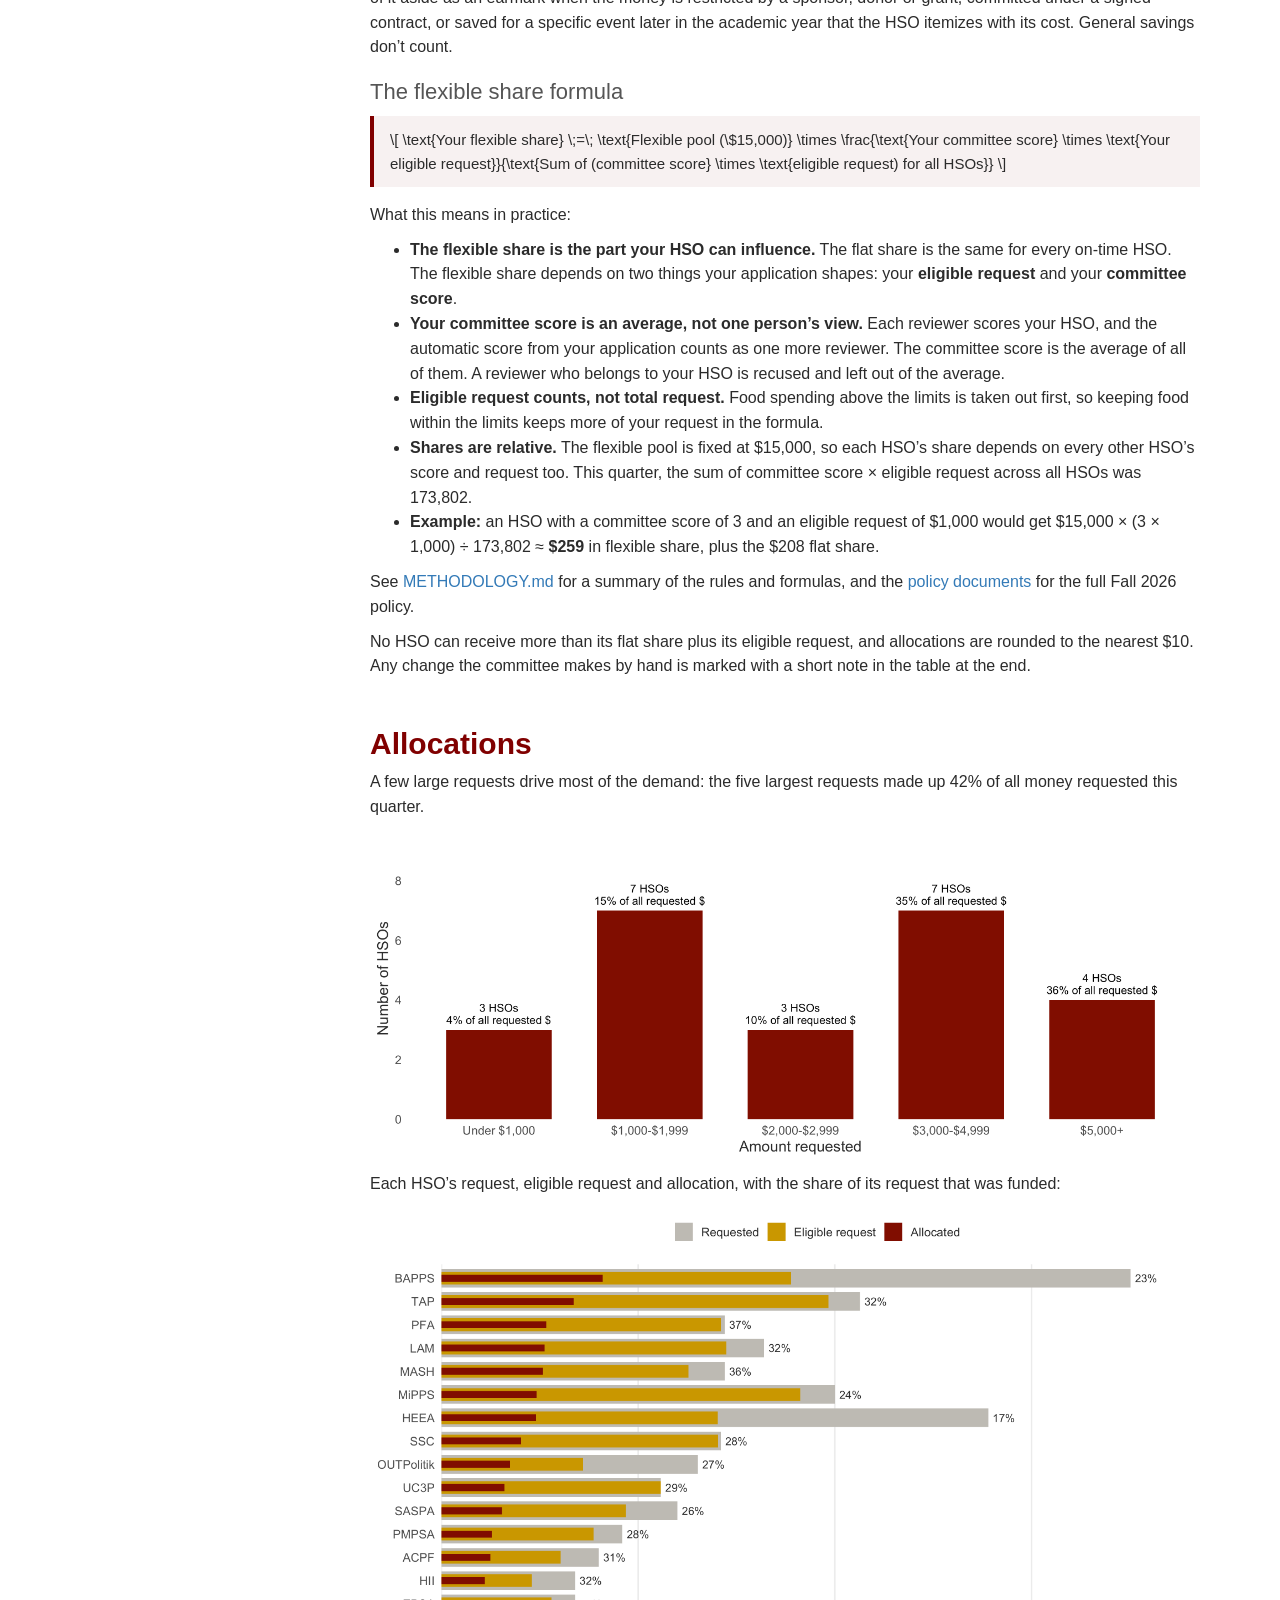
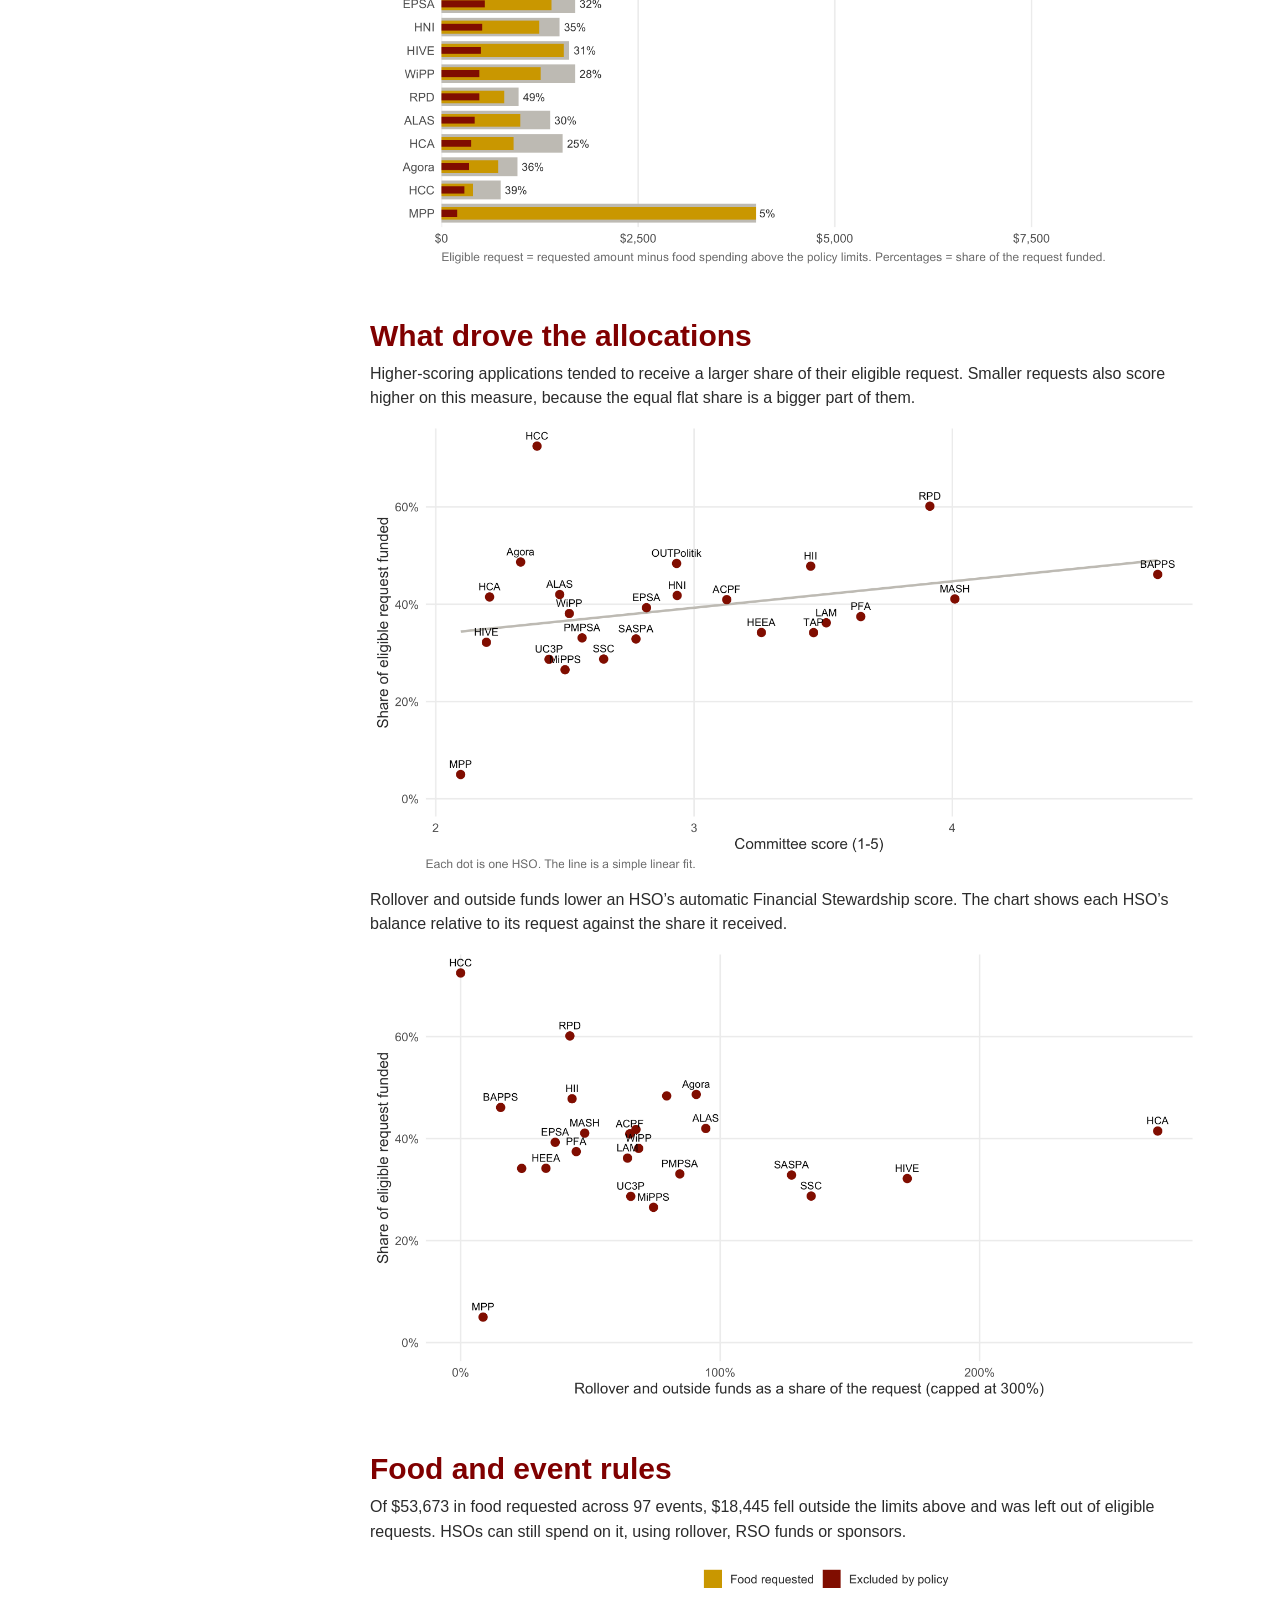
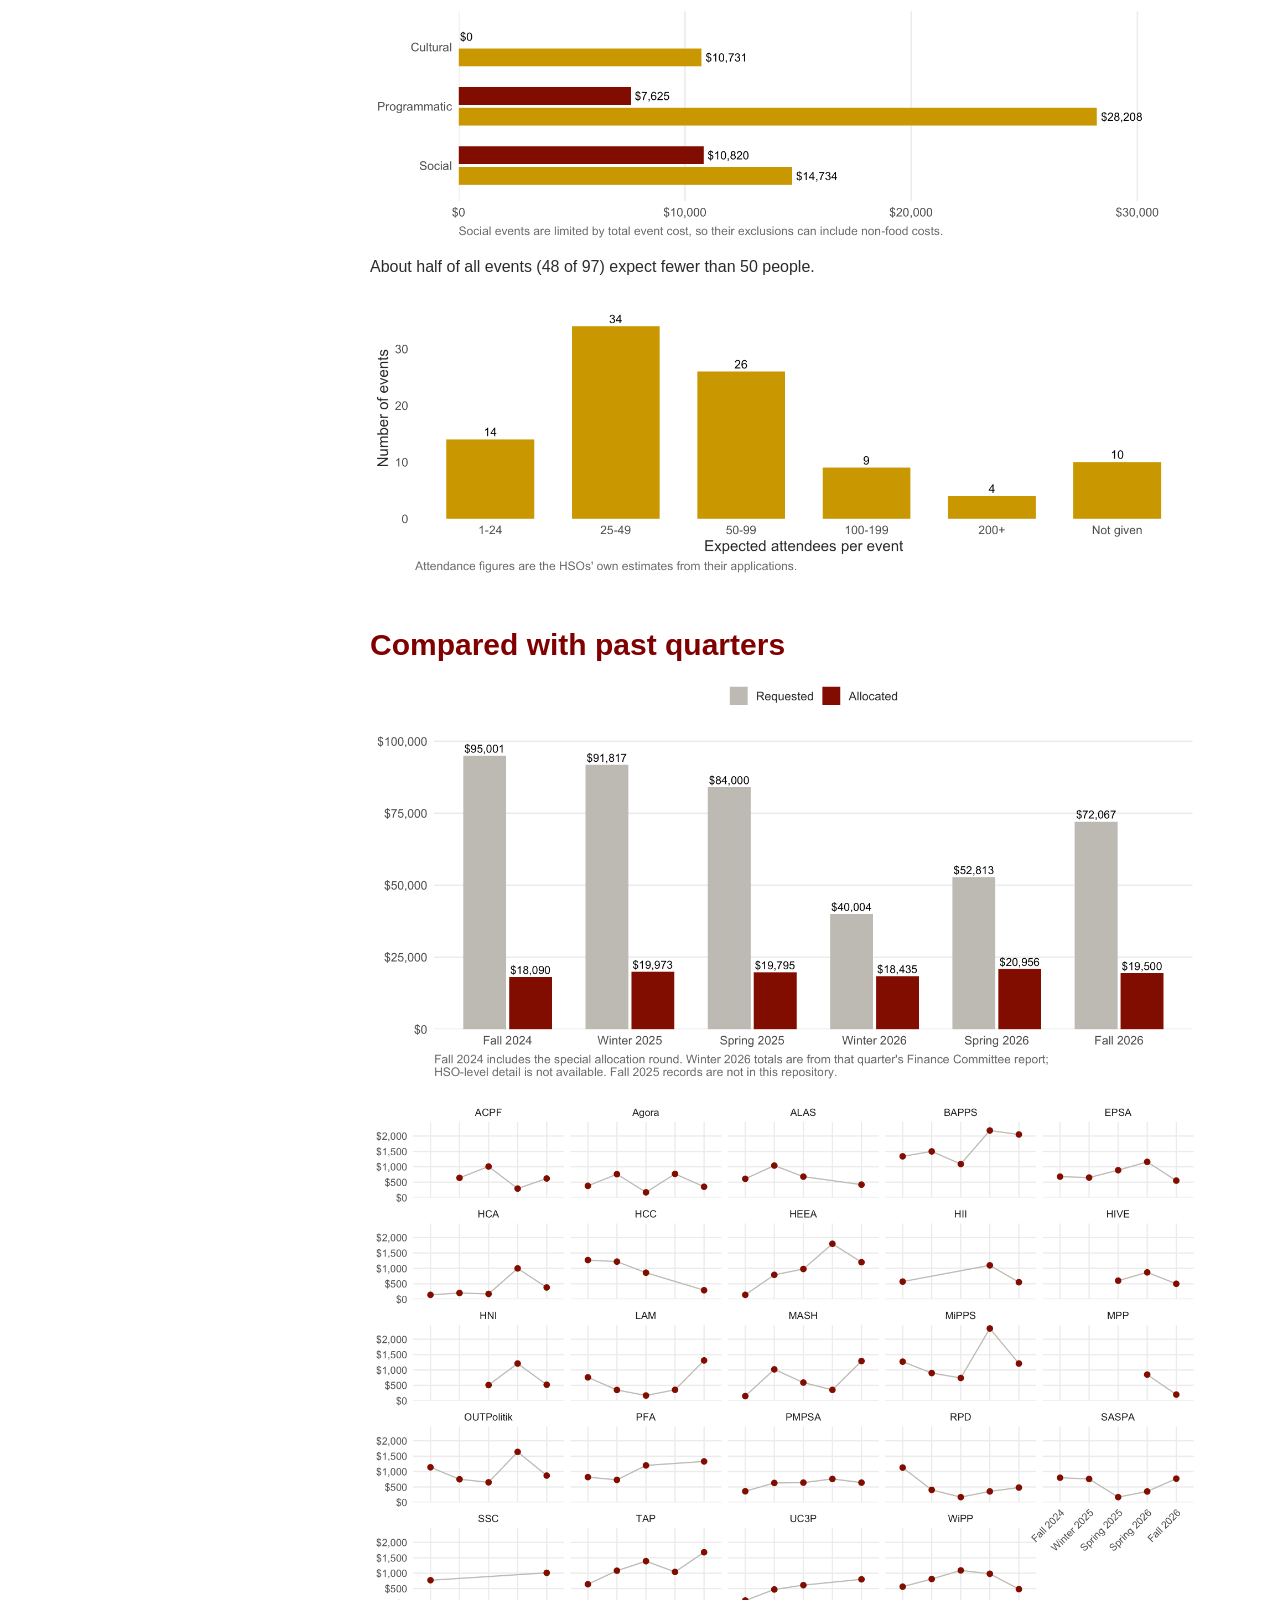
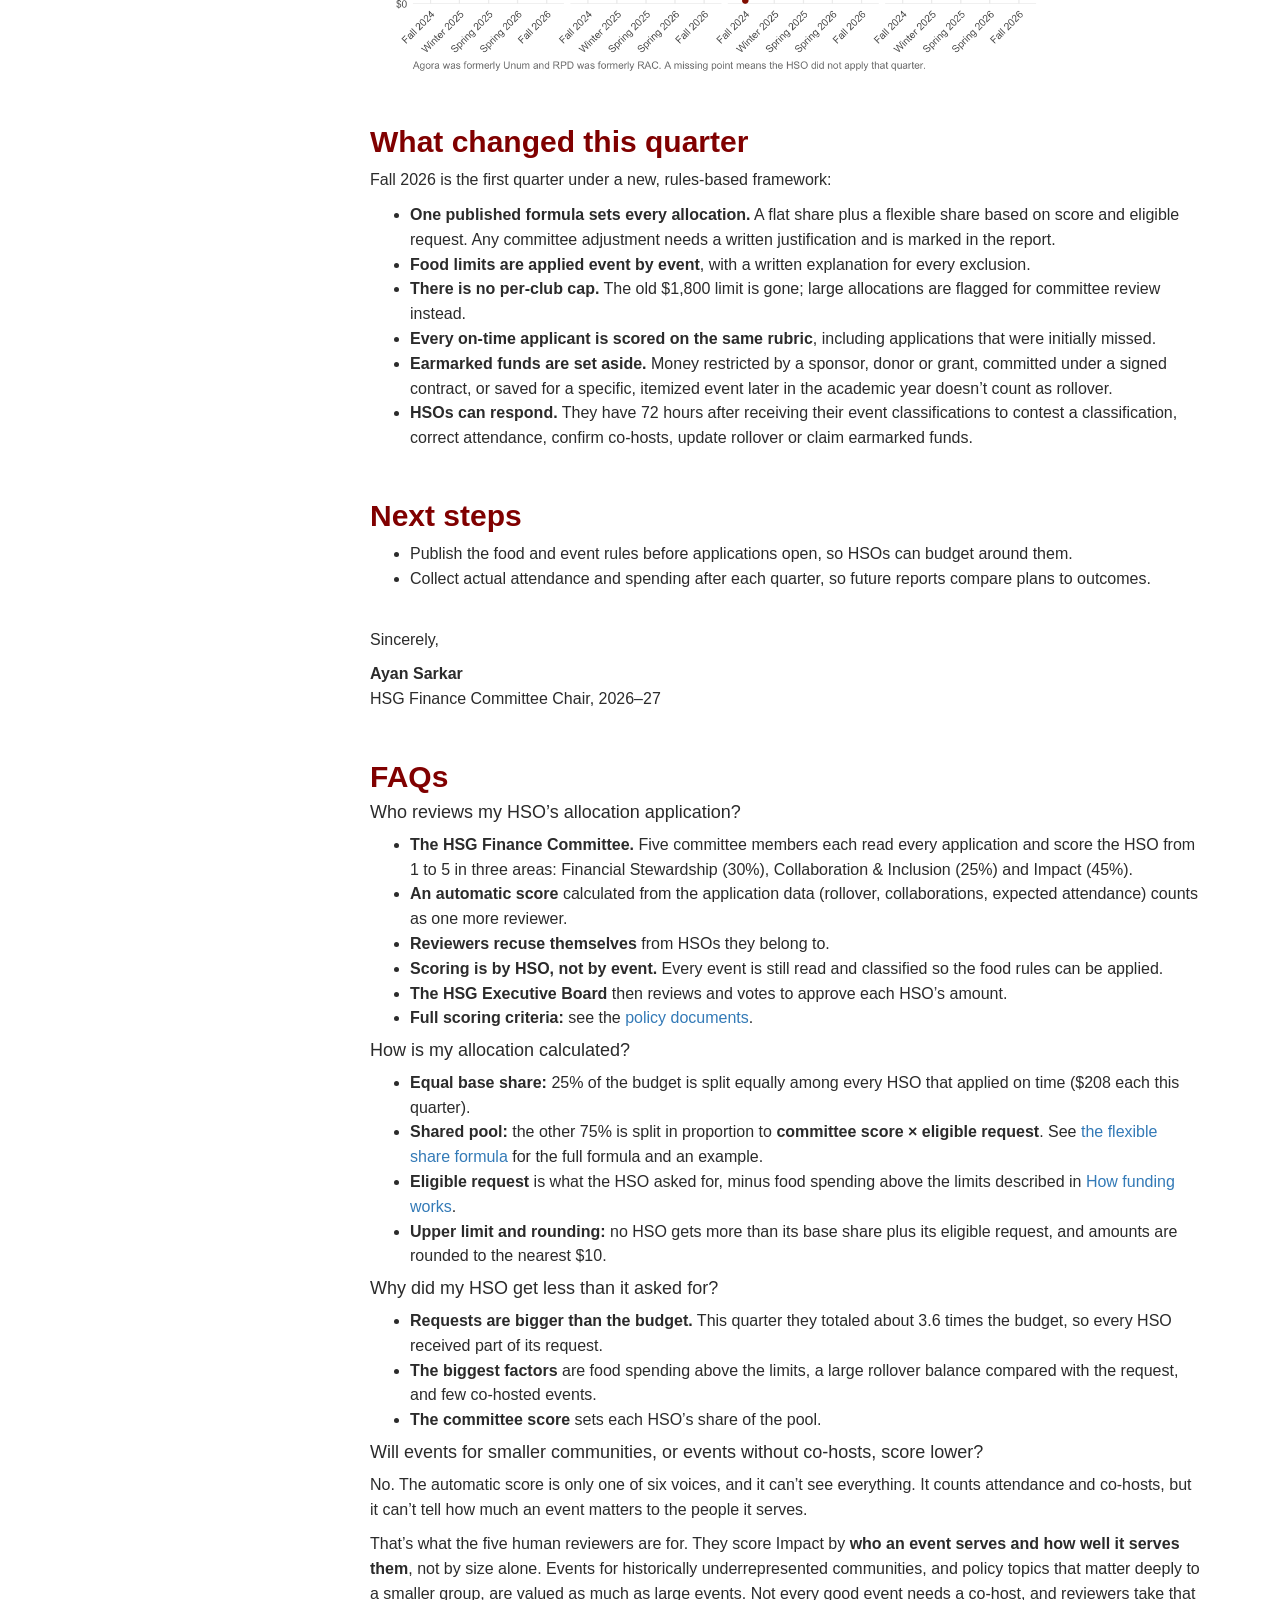
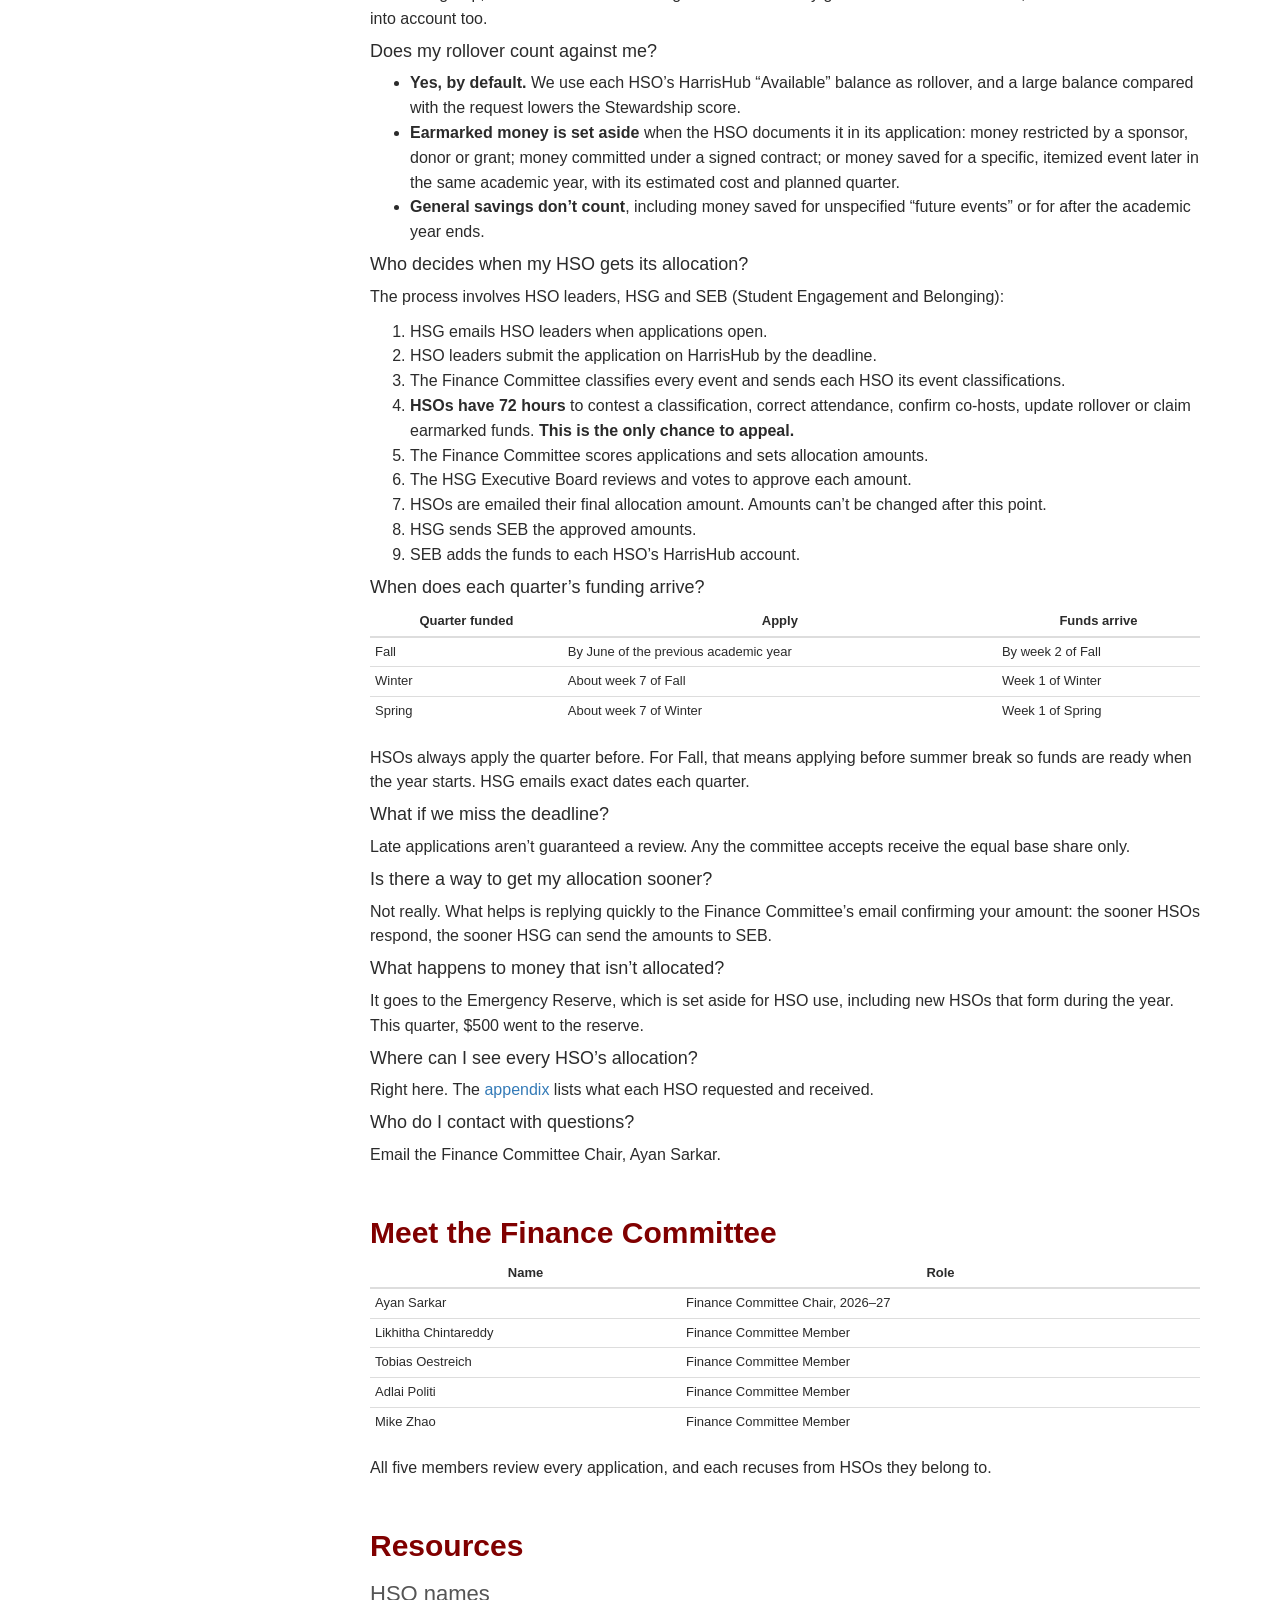
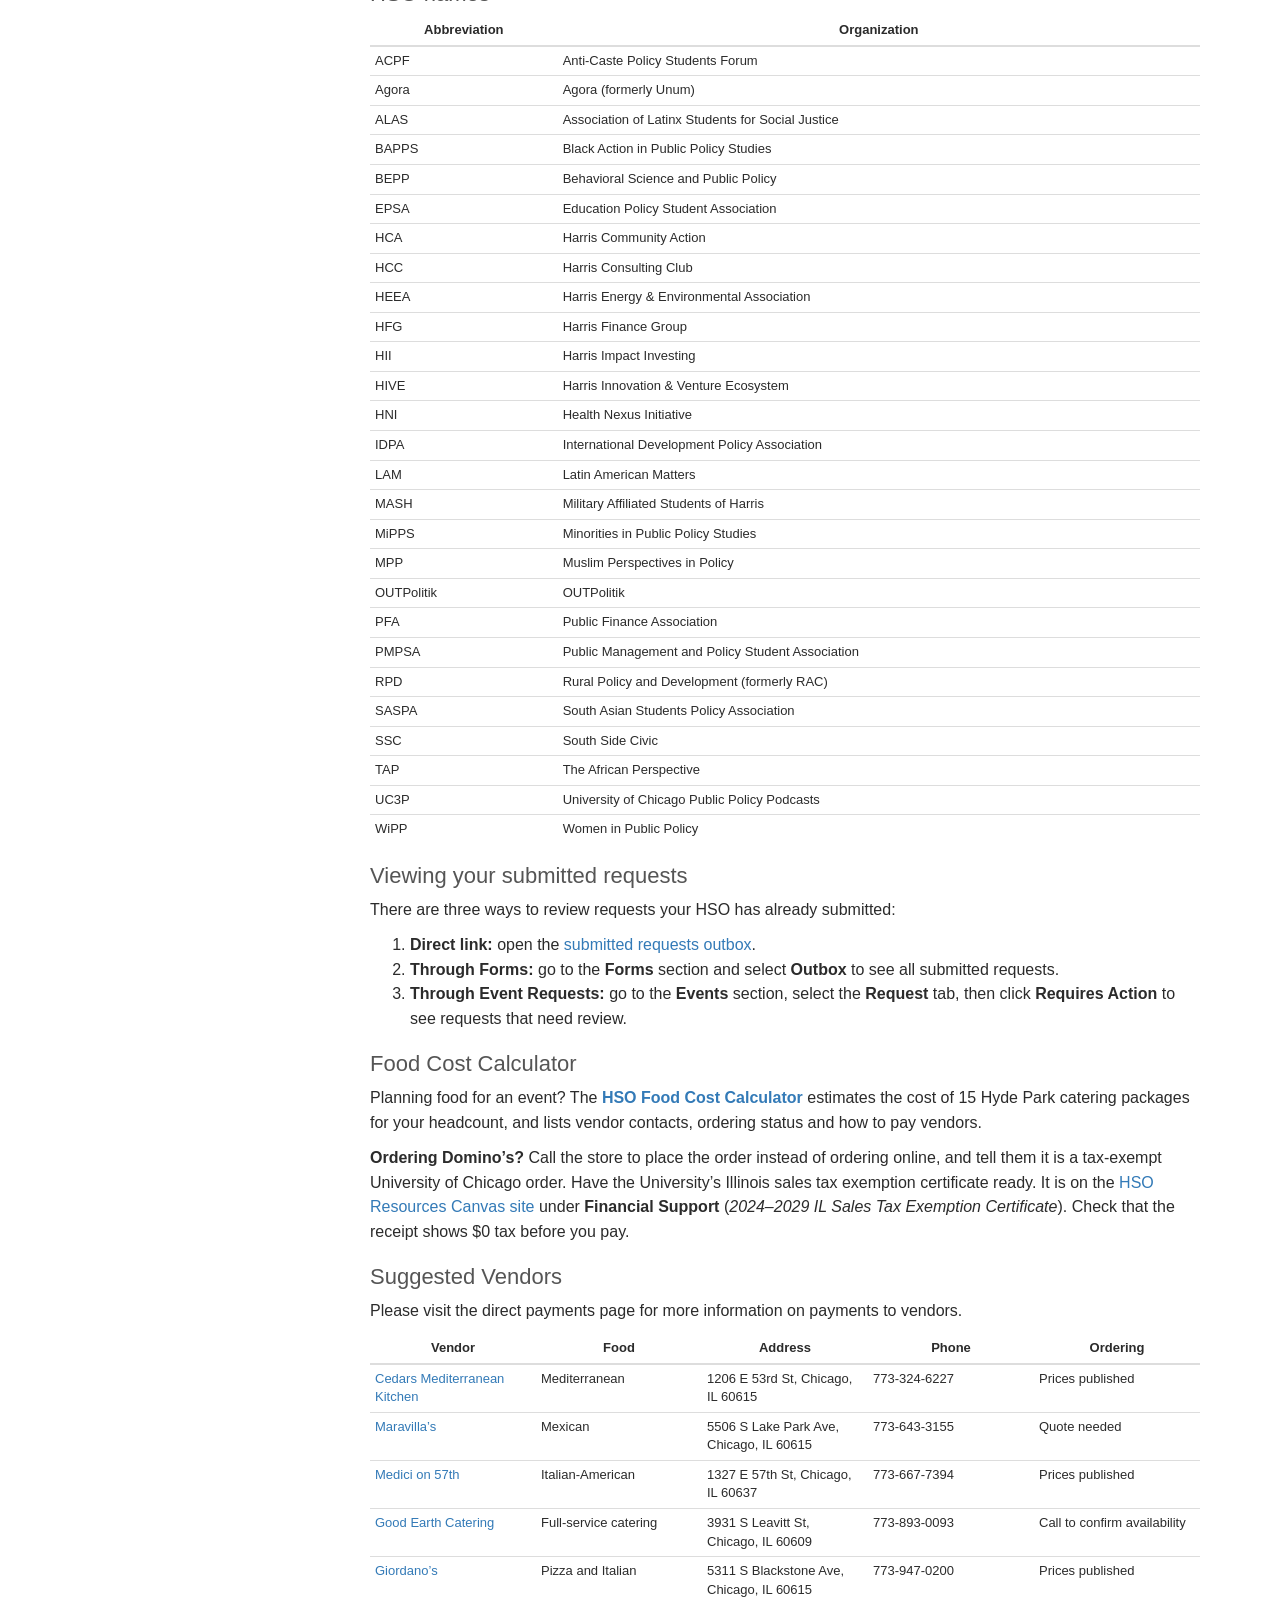
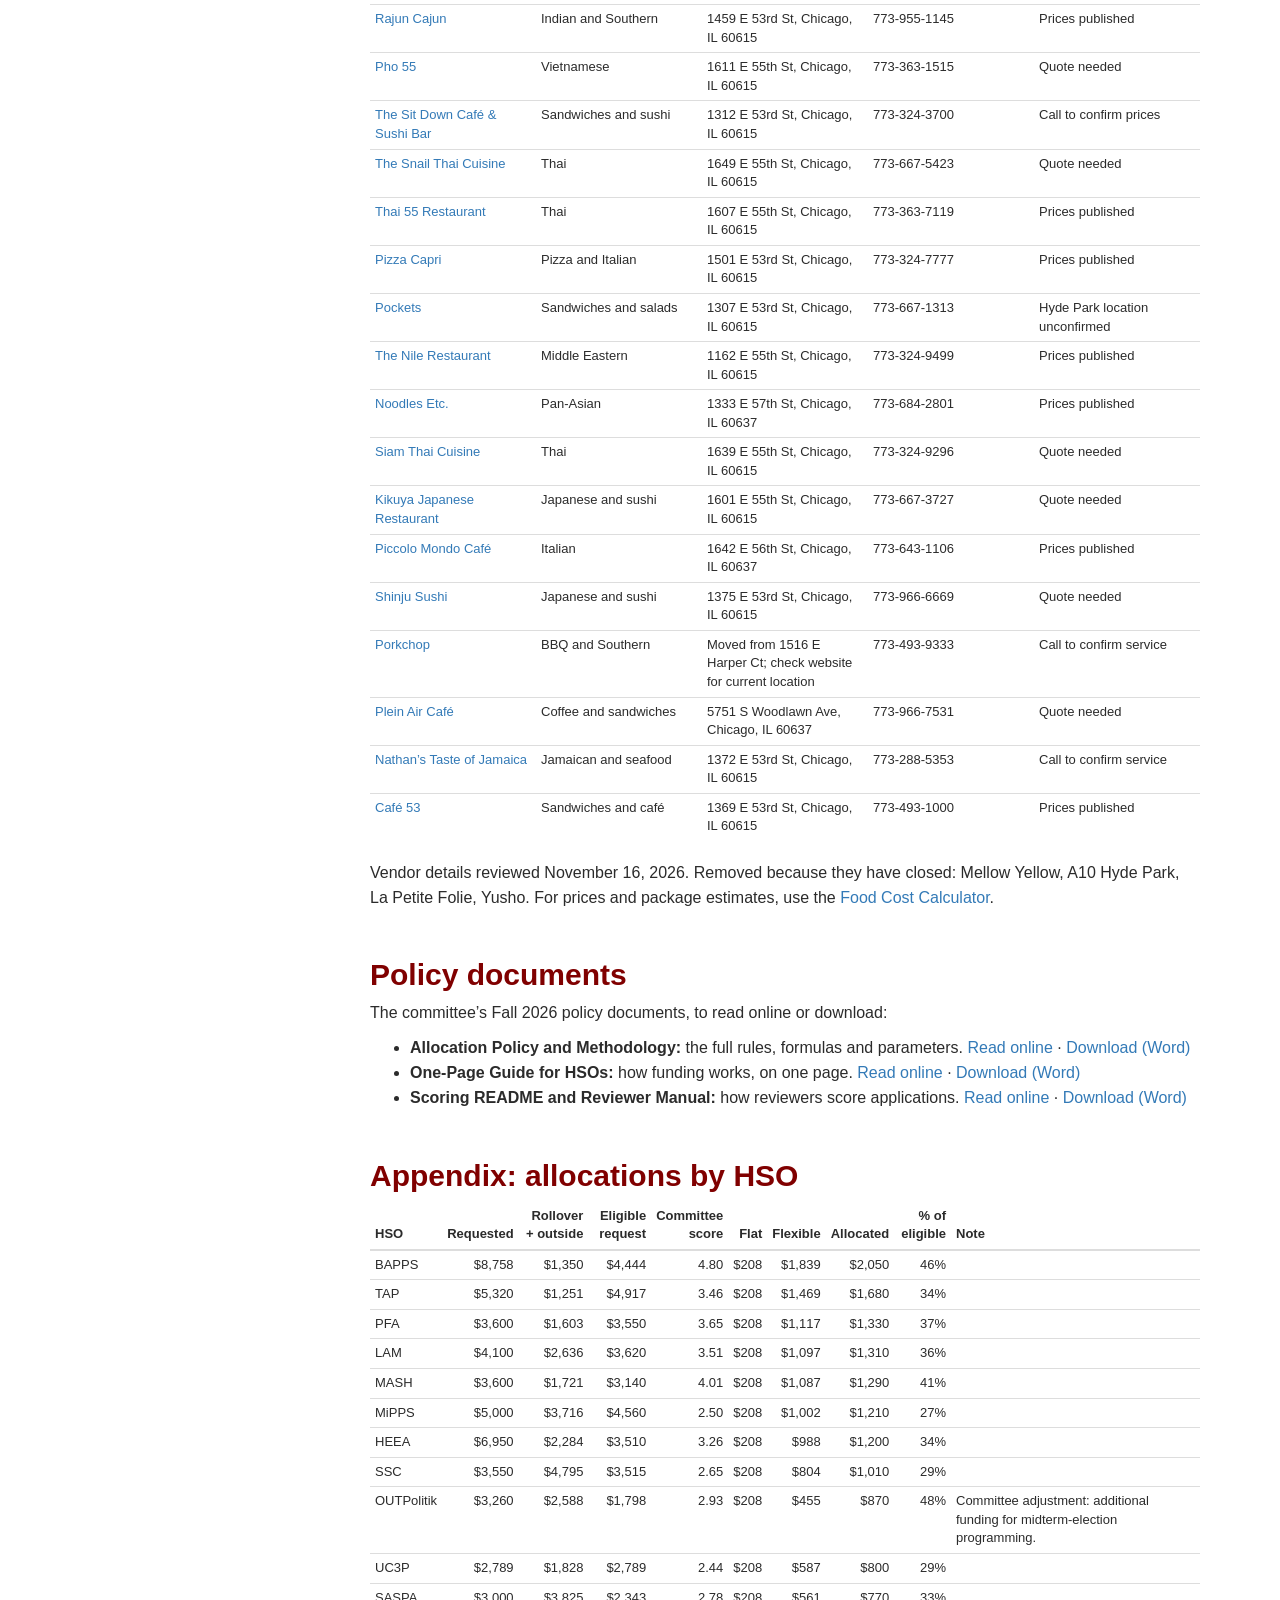
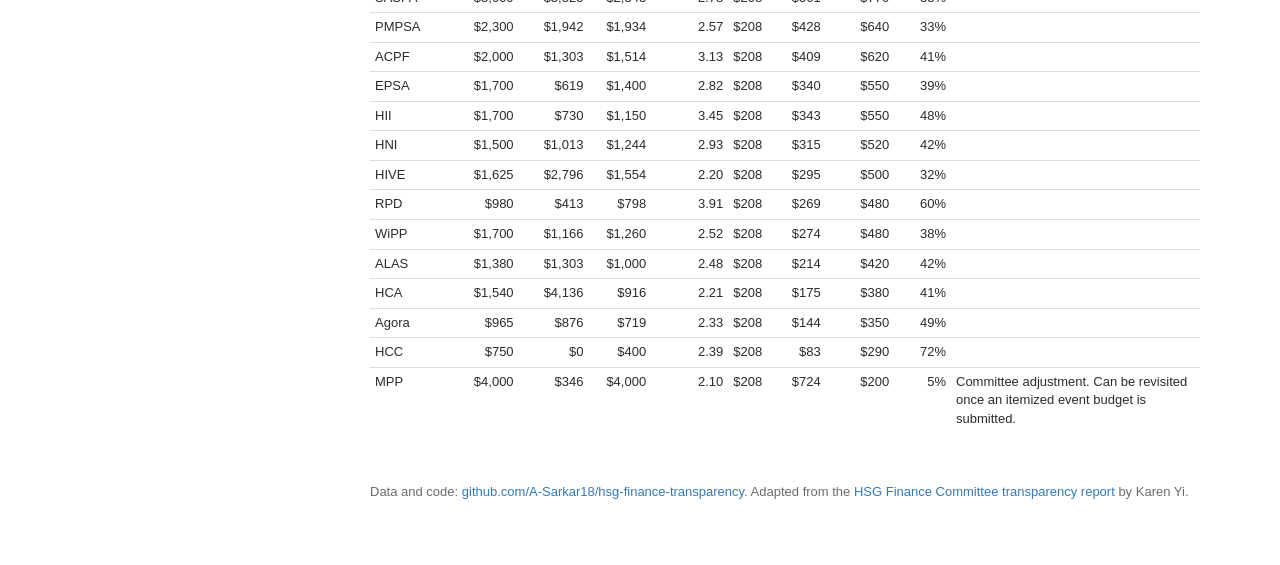
